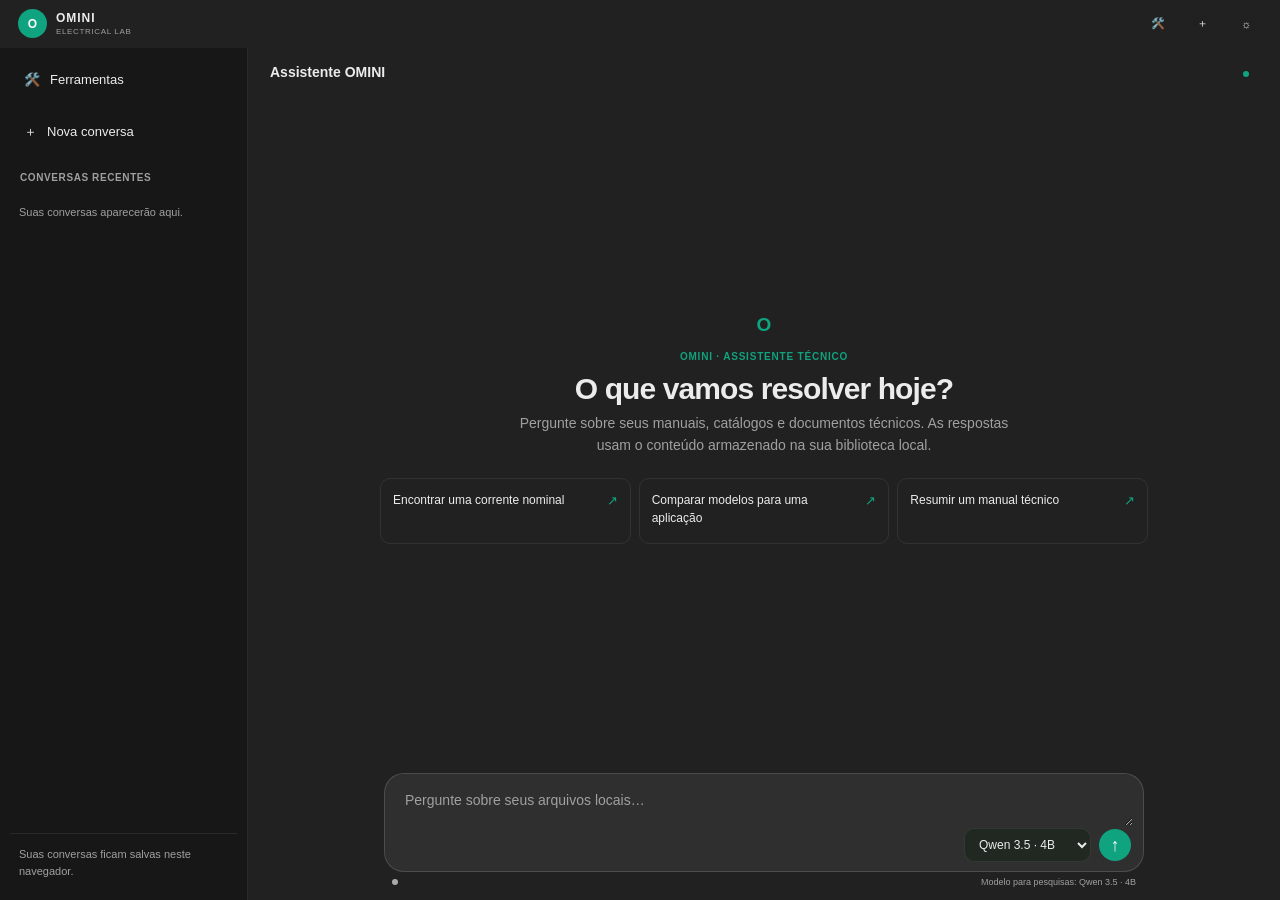
==== public/index.html @ 5393a521 "COMMIT" ====
<!DOCTYPE html>
<html lang="pt-BR">
<head>
<meta charset="UTF-8">
<meta name="viewport" content="width=device-width,initial-scale=1,viewport-fit=cover">
<meta name="theme-color" content="#111512">
<meta name="description" content="OMINI">
<title>OMINI</title>
<link rel="icon" type="image/svg+xml" href="data:image/svg+xml,%3Csvg xmlns='http://www.w3.org/2000/svg' viewBox='0 0 64 64'%3E%3Crect width='64' height='64' rx='18' fill='%2310a37f'/%3E%3Ctext x='32' y='46' font-size='44' text-anchor='middle' fill='white' font-family='Arial,sans-serif'%3EO%3C/text%3E%3C/svg%3E">


<script>
window.ensureOminiPdfJs=window.ensureOminiPdfJs||function(){
 if(window.pdfjsLib)return Promise.resolve(window.pdfjsLib);
 if(!window.ominiPdfJsPromise){
  window.ominiPdfJsPromise=import("https://cdnjs.cloudflare.com/ajax/libs/pdf.js/4.10.38/pdf.min.mjs").then(pdfjsLib=>{
   pdfjsLib.GlobalWorkerOptions.workerSrc="https://cdnjs.cloudflare.com/ajax/libs/pdf.js/4.10.38/pdf.worker.min.mjs";
   window.pdfjsLib=pdfjsLib;
   return pdfjsLib;
  }).catch(error=>{window.ominiPdfJsPromise=null;throw error;});
 }
 return window.ominiPdfJsPromise;
};
</script>

<style>
:root{
--bg:#f4f1e9;
--paper:#faf9f5;
--paper2:#eeece5;
--ink:#161816;
--muted:#73746e;
--line:rgba(22,24,22,.10);
--line2:rgba(22,24,22,.16);
--green:#174f36;
--green2:#286b4d;
--ease:cubic-bezier(.16,.78,.18,1);
--shadow:0 24px 80px rgba(21,22,19,.10)
}

*{box-sizing:border-box}

html{
scroll-behavior:auto;
scroll-padding-top:0
}

body{margin:0;min-height:100vh;background:var(--bg);color:var(--ink);font-family:Bahnschrift,Inter,ui-sans-serif,system-ui,-apple-system,BlinkMacSystemFont,"Segoe UI",sans-serif;
-webkit-font-smoothing:antialiased;
text-rendering:optimizeLegibility;
overflow-x:hidden
}

a{color:inherit;text-decoration:none}
button,input{font:inherit}
button{border:0}

::selection{
background:rgba(23,79,54,.16)
}

.site-nav{
position:fixed;
left:0;
right:0;
top:0;
height:76px;
z-index:80;
display:flex;
align-items:center;
justify-content:center;
padding:12px 22px;
background:linear-gradient(to bottom,rgba(244,241,233,.72),rgba(244,241,233,0));
color:#161816;
pointer-events:none
}

.nav-inner{
width:min(1440px,100%);
display:flex;
align-items:center;
justify-content:space-between;
gap:20px;
pointer-events:auto
}

.brand{
display:flex;
align-items:center;
gap:10px;
padding:9px 11px;
border-radius:14px;
backdrop-filter:blur(14px);
-webkit-backdrop-filter:blur(14px);
background:rgba(255,255,255,.48);
border:1px solid rgba(22,24,22,.10)
}

.brand-mark{
width:32px;
height:32px;
display:grid;
place-items:center;
border-radius:9px;
background:#161816;
color:#fff;
font-size:12px;
font-weight:900
}

.brand-name{
font-size:12px;
font-weight:800;
letter-spacing:.10em
}

.brand-sub{
font-size:8px;
letter-spacing:.13em;
text-transform:uppercase;
opacity:.62;
margin-top:2px
}

.nav-menu{
display:flex;
align-items:center;
gap:2px
}

.nav-drop{position:relative}

.nav-link{
display:flex;
align-items:center;
gap:7px;
padding:11px 12px;
border-radius:11px;
color:rgba(255,255,255,.82);
font-size:11px;
font-weight:650;
background:transparent;
transition:background .35s var(--ease),color .35s var(--ease)
}

.nav-link:hover,
.nav-drop.open>.nav-link{
background:rgba(255,255,255,.10);
color:#fff
}

.chev{
font-size:9px;
opacity:.6;
transition:transform .35s var(--ease)
}

.nav-drop.open .chev{transform:rotate(180deg)}

.dropdown{
position:absolute;
top:calc(100% + 8px);
left:0;
min-width:240px;
padding:8px;
border:1px solid rgba(22,24,22,.11);
border-radius:17px;
background:rgba(250,249,245,.96);
box-shadow:0 22px 70px rgba(11,13,12,.18);
color:var(--ink);
opacity:0;
visibility:hidden;
transform:translateY(-6px) scale(.985);
transition:opacity .28s var(--ease),transform .28s var(--ease),visibility .28s
}

.nav-drop.open .dropdown{
opacity:1;
visibility:visible;
transform:none
}

.drop-item{
display:block;
padding:12px;
border-radius:11px
}

.drop-item:hover{background:#efede6}

.drop-item b{
display:block;
font-size:11px
}

.drop-item span{
display:block;
margin-top:3px;
font-size:9px;
color:var(--muted)
}

.nav-actions{
display:flex;
align-items:center;
gap:7px
}

.glass-btn{
width:36px;
height:36px;
display:grid;
place-items:center;
border-radius:11px;
background:rgba(255,255,255,.48);
border:1px solid rgba(22,24,22,.10);
color:#161816;
cursor:pointer;
backdrop-filter:blur(14px);
-webkit-backdrop-filter:blur(14px);
transition:transform .35s var(--ease),background .35s var(--ease)
}

.glass-btn:hover{
transform:translateY(-2px);
background:rgba(255,255,255,.75)
}

.mobile-nav{display:none}

.hero-field{
height:100svh;
min-height:680px;
position:relative;
background:#f4f1e9;
color:#161816;
overflow:hidden;
isolation:isolate
}

.hero-field:before{
content:"";
position:absolute;
inset:0;
background:
radial-gradient(circle at 70% 50%,rgba(255,255,255,.98) 0%,rgba(250,249,245,.72) 34%,rgba(244,241,233,0) 70%);
z-index:0;
pointer-events:none
}

.field-canvas{
position:absolute;
inset:0;
width:100%;
height:100%;
z-index:1;
display:block;
pointer-events:auto
}

.field-glow{
position:absolute;
left:70%;
top:50%;
width:min(850px,75vw);
height:min(850px,75vw);
transform:translate(-50%,-50%);
border-radius:50%;
background:
radial-gradient(circle,rgba(255,255,255,.96) 0%,rgba(255,255,255,.62) 35%,rgba(23,79,54,.035) 58%,rgba(255,255,255,0) 74%);
filter:blur(14px);
z-index:0;
pointer-events:none
}

.field-label{
position:absolute;
right:7vw;
top:120px;
z-index:4;
display:flex;
align-items:center;
gap:9px;
color:rgba(22,24,22,.42);
font-size:8px;
font-weight:730;
letter-spacing:.16em;
text-transform:uppercase
}

.field-pulse{
width:7px;
height:7px;
border-radius:50%;
background:var(--green);
box-shadow:0 0 0 4px rgba(23,79,54,.07),0 0 22px rgba(23,79,54,.30);
animation:visualPulse 1.8s ease-in-out infinite
}

.field-content{
position:relative;
z-index:5;
width:min(1440px,100%);
height:100%;
margin:auto;
padding:165px 7vw 128px;
display:flex;
flex-direction:column;
justify-content:center;
pointer-events:none
}

.field-content>*{pointer-events:auto}

.field-tag{
display:flex;
align-items:center;
gap:9px;
font-size:10px;
font-weight:760;
text-transform:uppercase;
letter-spacing:.16em;
color:rgba(22,24,22,.56)
}

.field-tag-line{
width:30px;
height:1px;
background:rgba(22,24,22,.34)
}

.field-content h1{
max-width:820px;
margin:20px 0 16px;
font-size:clamp(49px,7vw,108px);
line-height:.87;
letter-spacing:-.078em;
font-weight:830;
text-shadow:0 12px 45px rgba(21,22,19,.08)
}

.field-content p{
max-width:650px;
margin:0;
color:rgba(22,24,22,.58);
font-size:14px;
line-height:1.72
}

.field-cta{
display:flex;
align-items:center;
gap:10px;
margin-top:32px
}

.field-btn{
min-height:45px;
padding:0 17px;
border-radius:12px;
display:inline-flex;
align-items:center;
gap:8px;
cursor:pointer;
font-size:11px;
font-weight:730;
transition:transform .35s var(--ease),background .35s var(--ease),box-shadow .35s var(--ease)
}

.field-btn.primary{
background:#161816;
color:#fff;
box-shadow:0 15px 45px rgba(21,22,19,.15)
}

.field-btn.secondary{
border:1px solid rgba(22,24,22,.14);
background:rgba(255,255,255,.42);
color:#161816;
backdrop-filter:blur(12px);
-webkit-backdrop-filter:blur(12px)
}

.field-btn:hover{transform:translateY(-2px)}

.field-btn.primary:hover{
box-shadow:0 18px 55px rgba(21,22,19,.22)
}

.field-hint{
position:absolute;left:50%;bottom:23px;z-index:7;transform:translateX(-50%);
font-size:9px;letter-spacing:.12em;text-transform:uppercase;color:rgba(22,24,22,.34);
text-align:center;white-space:nowrap;pointer-events:none
}

.field-meta{
position:absolute;
left:7vw;
bottom:34px;
z-index:7;
display:flex;
align-items:center;
gap:16px;
color:rgba(22,24,22,.40);
font-size:9px;
letter-spacing:.12em;
text-transform:uppercase
}

.field-status{
display:flex;
align-items:center;
gap:7px
}

.field-status i{
width:6px;
height:6px;
border-radius:50%;
background:var(--green);
box-shadow:0 0 0 4px rgba(23,79,54,.08);
animation:visualPulse 1.8s ease-in-out infinite
}


@keyframes visualPulse{
50%{opacity:.35;transform:scale(.72)}
}


.manual-library{
position:relative;
z-index:10;
padding:80px 28px 85px;
background:#f4f1e9;
border-top:1px solid rgba(22,24,22,.07)
}

.manual-library-inner{
width:min(1360px,100%);
margin:auto
}

.manual-header{
display:flex;
justify-content:space-between;
align-items:flex-end;
gap:30px;
margin-bottom:24px
}

.manual-kicker{
font-size:9px;
font-weight:800;
letter-spacing:.17em;
text-transform:uppercase;
color:var(--green);
margin-bottom:9px
}

.manual-title{
font-size:clamp(30px,4vw,54px);
line-height:.95;
letter-spacing:-.065em;
font-weight:800;
margin:0
}

.manual-description{
max-width:540px;
margin:12px 0 0;
font-size:12px;
line-height:1.65;
color:var(--muted)
}

.manual-stats{
display:flex;
gap:9px;
flex-wrap:wrap;
justify-content:flex-end
}

.manual-stat{
min-width:94px;
padding:12px 14px;
border:1px solid var(--line);
border-radius:13px;
background:rgba(255,255,255,.45)
}

.manual-stat strong{
display:block;
font-size:18px;
letter-spacing:-.04em
}

.manual-stat span{
display:block;
font-size:8px;
text-transform:uppercase;
letter-spacing:.11em;
color:var(--muted);
margin-top:4px
}

.manual-toolbar{
display:grid;
grid-template-columns:1fr auto auto;
gap:9px;
margin-bottom:13px
}

.manual-search{
height:52px;
border:1px solid var(--line);
border-radius:15px;
background:rgba(255,255,255,.66);
padding:0 17px;
outline:none;
color:var(--ink);
font-size:12px;
transition:border-color .3s,box-shadow .3s,background .3s
}

.manual-search:focus{
border-color:rgba(23,79,54,.35);
background:#fff;
box-shadow:0 0 0 4px rgba(23,79,54,.055)
}

.manual-action{
height:52px;
padding:0 17px;
border-radius:15px;
border:1px solid var(--line);
background:rgba(255,255,255,.60);
color:var(--ink);
cursor:pointer;
font-size:10px;
font-weight:760;
transition:transform .3s var(--ease),background .3s var(--ease),border-color .3s
}

.manual-action:hover{
transform:translateY(-2px);
background:#fff;
border-color:var(--line2)
}

.manual-action.primary{
background:#161816;
color:#fff;
border-color:#161816
}

.manual-action.primary:hover{background:#234f3b}

.manual-import{display:none}

.manual-path{
display:flex;
align-items:center;
gap:7px;
min-height:39px;
padding:0 13px;
border:1px solid var(--line);
border-radius:12px;
background:rgba(255,255,255,.35);
font-size:9px;
color:var(--muted);
margin-bottom:13px;
overflow:hidden
}

.manual-path strong{
color:var(--ink);
font-weight:760;
white-space:nowrap
}

.manual-path span{
white-space:nowrap;
overflow:hidden;
text-overflow:ellipsis
}

.manual-layout{
display:grid;
grid-template-columns:285px 1fr;
gap:13px;
min-height:540px
}

.manual-sidebar,
.manual-results{
border:1px solid var(--line);
border-radius:21px;
background:rgba(255,255,255,.45);
overflow:hidden
}

.manual-sidebar-head,
.manual-results-head{
height:57px;
display:flex;
align-items:center;
justify-content:space-between;
gap:10px;
padding:0 16px;
border-bottom:1px solid var(--line)
}

.manual-sidebar-title,
.manual-results-title{
font-size:11px;
font-weight:790
}

.manual-small{
font-size:8px;
letter-spacing:.10em;
text-transform:uppercase;
color:var(--muted)
}

.manual-tree{
padding:9px;
max-height:590px;
overflow:auto
}

.manual-tree::-webkit-scrollbar,
.manual-results-body::-webkit-scrollbar{
width:6px
}

.manual-tree::-webkit-scrollbar-thumb,
.manual-results-body::-webkit-scrollbar-thumb{
background:rgba(22,24,22,.12);
border-radius:20px
}

.tree-row{
position:relative;
display:flex;
align-items:center;
gap:8px;
min-height:35px;
padding:6px 9px;
border-radius:9px;
cursor:pointer;
font-size:10px;
transition:background .25s
}

.tree-row:hover{background:rgba(23,79,54,.055)}

.tree-row.active{
background:rgba(23,79,54,.09);
color:var(--green);
font-weight:750
}

.tree-row .tree-icon{
width:17px;
text-align:center;
font-size:13px;
flex:0 0 17px
}

.tree-row .tree-name{
white-space:nowrap;
overflow:hidden;
text-overflow:ellipsis;
flex:1
}

.tree-row .tree-count{
font-size:8px;
color:#999a95
}

.tree-indent{margin-left:18px}

.tree-toggle{
width:22px;
height:22px;
display:grid;
place-items:center;
flex:0 0 22px;
border-radius:7px;
background:transparent;
color:#777872;
cursor:pointer;
font-size:9px;
transition:transform .25s var(--ease),background .25s
}

.tree-toggle:hover{
background:rgba(23,79,54,.08);
color:var(--green)
}

.tree-toggle.empty{visibility:hidden}
.tree-toggle.collapsed{transform:rotate(-90deg)}
.tree-children{display:block}
.tree-children.collapsed{display:none}

.manual-results-body{
max-height:590px;
overflow:auto;
padding:11px
}

.manual-empty{
min-height:420px;
display:grid;
place-items:center;
text-align:center;
padding:35px
}

.manual-empty-icon{
width:62px;
height:62px;
display:grid;
place-items:center;
margin:0 auto 17px;
border-radius:20px;
background:#eceae3;
font-size:25px
}

.manual-empty b{
display:block;
font-size:13px
}

.manual-empty p{
max-width:390px;
margin:8px auto 0;
font-size:10px;
line-height:1.65;
color:var(--muted)
}

.manual-result{
display:grid;
grid-template-columns:42px 1fr auto;
gap:12px;
align-items:center;
padding:13px;
border:1px solid rgba(22,24,22,.075);
border-radius:15px;
background:rgba(255,255,255,.55);
margin-bottom:8px;
transition:transform .3s var(--ease),background .3s,border-color .3s
}

.manual-result:hover{
transform:translateY(-2px);
background:#fff;
border-color:var(--line2)
}

.manual-file-icon{
width:42px;
height:42px;
display:grid;
place-items:center;
border-radius:12px;
background:#eeeae2;
color:#9d2f25;
font-size:10px;
font-weight:850
}

.manual-result-name{
font-size:11px;
font-weight:770;
white-space:nowrap;
overflow:hidden;
text-overflow:ellipsis
}

.manual-result-path{
font-size:8px;
color:var(--muted);
margin-top:4px;
white-space:nowrap;
overflow:hidden;
text-overflow:ellipsis
}

.manual-snippet{
font-size:9px;
line-height:1.5;
color:#777872;
margin-top:7px;
display:-webkit-box;
-webkit-line-clamp:2;
-webkit-box-orient:vertical;
overflow:hidden
}

.manual-match{
color:var(--green);
font-weight:800
}

.manual-result-actions{
display:flex;
gap:6px
}

.manual-mini-btn{
width:31px;
height:31px;
display:grid;
place-items:center;
border-radius:9px;
border:1px solid var(--line);
background:#faf9f5;
cursor:pointer;
font-size:11px;
transition:transform .25s,background .25s
}

.manual-mini-btn:hover{
transform:translateY(-1px);
background:#f0eee7
}

.manual-progress{
display:none;
padding:12px 15px;
border:1px solid rgba(23,79,54,.13);
border-radius:13px;
background:rgba(23,79,54,.045);
margin-bottom:13px
}

.manual-progress.active{display:block}

.manual-progress-top{
display:flex;
justify-content:space-between;
gap:10px;
font-size:9px;
font-weight:730
}

.manual-progress-bar{
height:5px;
border-radius:20px;
background:rgba(23,79,54,.10);
overflow:hidden;
margin-top:8px
}

.manual-progress-fill{
height:100%;
width:0;
border-radius:20px;
background:var(--green);
transition:width .25s
}

.manual-toast{
position:fixed;
right:22px;
bottom:22px;
z-index:200;
max-width:390px;
padding:13px 16px;
border:1px solid rgba(22,24,22,.12);
border-radius:14px;
background:rgba(250,249,245,.96);
box-shadow:0 20px 60px rgba(20,22,20,.16);
font-size:10px;
line-height:1.5;
opacity:0;
visibility:hidden;
transform:translateY(10px);
transition:.3s var(--ease)
}

.manual-toast.show{
opacity:1;
visibility:visible;
transform:none
}

.manual-reader{
position:fixed;
inset:0;
z-index:180;
display:none;
align-items:center;
justify-content:center;
padding:20px;
background:rgba(15,17,15,.40);
backdrop-filter:blur(12px);
-webkit-backdrop-filter:blur(12px)
}

.manual-reader.open{display:flex}

.manual-reader-box{
width:min(1200px,100%);
height:min(88vh,900px);
background:#faf9f5;
border:1px solid rgba(22,24,22,.14);
border-radius:22px;
overflow:hidden;
box-shadow:0 30px 100px rgba(10,12,10,.25);
display:flex;
flex-direction:column
}

.manual-reader-head{
height:58px;
padding:0 14px 0 18px;
display:flex;
align-items:center;
justify-content:space-between;
gap:15px;
border-bottom:1px solid var(--line)
}

.manual-reader-title{
font-size:11px;
font-weight:780;
white-space:nowrap;
overflow:hidden;
text-overflow:ellipsis
}

.manual-reader-close{
width:34px;
height:34px;
border-radius:10px;
border:1px solid var(--line);
background:#f1efe8;
cursor:pointer
}

#manualFrame{
width:100%;
height:100%;
border:0;
background:#ddd
}

#manualImageViewer{
width:100%;
height:100%;
object-fit:contain;
display:block;
background:#202220
}

.om-context-menu{
position:fixed;
z-index:9999;
min-width:210px;
padding:6px;
border:1px solid rgba(22,24,22,.14);
border-radius:13px;
background:rgba(250,249,245,.98);
box-shadow:0 20px 60px rgba(15,17,15,.20);
backdrop-filter:blur(16px);
-webkit-backdrop-filter:blur(16px);
animation:contextPop .16s var(--ease)
}

.om-context-menu button{
width:100%;
display:flex;
align-items:center;
gap:9px;
padding:10px 11px;
border-radius:9px;
background:transparent;
color:#161816;
cursor:pointer;
font-size:10px;
font-weight:680;
text-align:left
}

.om-context-menu button:hover{
background:#efede6;
color:#9d2f25
}

.om-context-menu button span{
width:18px;
text-align:center
}

@keyframes contextPop{
from{
opacity:0;
transform:scale(.96) translateY(-3px)
}
to{
opacity:1;
transform:none
}
}


.floating-card{
padding:25px;
border:1px solid rgba(22,24,22,.12);
border-radius:24px;
background:rgba(250,249,245,.70);
backdrop-filter:blur(18px);
-webkit-backdrop-filter:blur(18px);
box-shadow:0 30px 70px rgba(22,24,22,.11);
will-change:transform
}

.floating-card .tiny{
font-size:9px;
color:var(--muted);
text-transform:uppercase;
letter-spacing:.13em;
font-weight:780
}

.signal{
height:120px;
margin:20px 0 14px;
position:relative;
overflow:hidden;
border-radius:16px;
background:#efede7;
border:1px solid var(--line)
}

.signal svg{
width:100%;
height:100%
}

.chip-grid{
display:grid;
grid-template-columns:1fr 1fr;
gap:8px
}

.chip{
padding:12px;
border:1px solid var(--line);
border-radius:13px;
background:rgba(255,255,255,.52)
}

.chip b{
display:block;
font-size:18px;
letter-spacing:-.04em
}

.chip span{
display:block;
font-size:9px;
color:var(--muted);
margin-top:4px
}

.content{
position:relative;
z-index:3;
background:var(--bg);
padding:42px 28px 60px
}

.content-inner{
width:min(1360px,100%);
margin:auto
}

.section-head{
display:flex;
justify-content:space-between;
align-items:flex-end;
gap:20px;
margin-bottom:17px
}

.section-title{
font-size:17px;
font-weight:780;
letter-spacing:-.03em
}

.section-sub{
font-size:10px;
color:var(--muted);
margin-top:4px
}

.tools-grid{
display:grid;
grid-template-columns:repeat(3,minmax(0,1fr));
gap:13px
}

.tool{
position:relative;
min-height:200px;
padding:20px;
border:1px solid var(--line);
border-radius:20px;
background:rgba(255,255,255,.54);
overflow:hidden;
cursor:pointer;
transition:transform .45s var(--ease),box-shadow .45s var(--ease),background .45s var(--ease),border-color .45s var(--ease)
}

.tool:hover{
transform:translateY(-5px);
background:rgba(255,255,255,.82);
border-color:var(--line2);
box-shadow:0 22px 55px rgba(22,24,22,.08)
}

.tool:after{
content:"";
position:absolute;
right:-40px;
bottom:-80px;
width:190px;
height:190px;
border-radius:50%;
background:radial-gradient(circle,rgba(23,79,54,.10),transparent 66%);
opacity:0;
transition:opacity .45s var(--ease)
}

.tool:hover:after{opacity:1}

.tool-icon{
width:39px;
height:39px;
display:grid;
place-items:center;
border-radius:12px;
background:#efede7;
border:1px solid var(--line);
font-size:16px
}

.tool-state{
position:absolute;
right:20px;
top:22px;
font-size:9px;
color:#9a9b96;
text-transform:uppercase;
letter-spacing:.12em;
font-weight:770
}

.tool h3{
margin:23px 0 7px;
font-size:15px
}

.tool p{
max-width:290px;
margin:0;
color:var(--muted);
font-size:11px;
line-height:1.6
}

.tool-foot{
position:absolute;
bottom:18px;
left:20px;
right:20px;
display:flex;
align-items:center;
justify-content:space-between
}

.tool-kicker{
font-size:9px;
color:#999a95
}

.arrow{
width:25px;
height:25px;
display:grid;
place-items:center;
border:1px solid var(--line);
border-radius:8px;
color:#72736e;
transition:transform .35s var(--ease),background .35s var(--ease)
}

.tool:hover .arrow{
transform:translateX(3px);
background:#fff
}

.info-grid{
display:grid;
grid-template-columns:1.3fr .9fr;
gap:13px;
margin-top:13px
}

.panel{
padding:21px;
border:1px solid var(--line);
border-radius:22px;
background:rgba(255,255,255,.5)
}

.panel-title{
font-size:13px;
font-weight:770
}

.panel-sub{
font-size:10px;
color:var(--muted);
margin-top:4px
}

.metric-row{
display:grid;
grid-template-columns:repeat(3,1fr);
gap:9px;
margin-top:18px
}

.metric{
padding:16px;
border:1px solid rgba(22,24,22,.05);
border-radius:15px;
background:rgba(238,236,229,.70)
}

.metric small{
display:block;
font-size:9px;
color:var(--muted)
}

.metric strong{
display:block;
font-size:24px;
letter-spacing:-.05em;
margin-top:7px
}

.activity{
display:flex;
flex-direction:column;
gap:9px;
margin-top:17px
}

.activity-row{
display:flex;
justify-content:space-between;
align-items:center;
gap:14px;
padding:12px 13px;
border:1px solid var(--line);
border-radius:14px;
background:rgba(255,255,255,.48)
}

.activity-left{
display:flex;
align-items:center;
gap:10px
}

.bullet{
width:8px;
height:8px;
border-radius:50%;
background:#c2c2bb
}

.activity-row b{
display:block;
font-size:11px
}

.activity-row span{
display:block;
font-size:9px;
color:var(--muted);
margin-top:3px
}

.foot{
margin-top:48px;
padding-top:19px;
border-top:1px solid var(--line);
display:flex;
justify-content:space-between;
gap:15px;
color:#999a95;
font-size:9px
}

.command{
position:fixed;
inset:0;
z-index:120;
display:none;
place-items:start center;
padding-top:14vh;
background:rgba(17,19,17,.24);
backdrop-filter:blur(12px);
-webkit-backdrop-filter:blur(12px)
}

.command.open{display:grid}

.command-box{
width:min(600px,calc(100vw - 28px));
background:#faf9f5;
border:1px solid rgba(22,24,22,.13);
border-radius:22px;
box-shadow:0 30px 100px rgba(10,12,10,.21);
overflow:hidden;
animation:pop .32s var(--ease)
}

.cmd-input{
width:100%;
height:58px;
border:0;
outline:0;
padding:0 18px;
background:transparent;
font-size:14px
}

.cmd-list{
border-top:1px solid var(--line);
padding:8px
}

.cmd-item{
display:flex;
align-items:center;
justify-content:space-between;
gap:12px;
padding:12px;
border-radius:12px;
cursor:pointer
}

.cmd-item:hover{background:#efede6}

.cmd-item b{font-size:11px}

.cmd-item span{
display:block;
margin-top:2px;
font-size:9px;
color:var(--muted)
}

@keyframes pop{
from{opacity:0;transform:translateY(-8px) scale(.985)}
to{opacity:1;transform:none}
}

@media(max-width:900px){

.nav-menu{display:none}
.mobile-nav{display:block}

.mobile-nav select{
appearance:none;
border:1px solid rgba(255,255,255,.14);
background:rgba(255,255,255,.55);
color:#161816;
border-radius:11px;
padding:9px 12px;
font-size:10px
}

.tools-grid{grid-template-columns:repeat(2,minmax(0,1fr))}
.info-grid{grid-template-columns:1fr}


.floating-card{max-width:560px}

.manual-header{
align-items:flex-start;
flex-direction:column
}

.manual-stats{justify-content:flex-start}

.manual-toolbar{
grid-template-columns:1fr 1fr
}

.manual-search{grid-column:1/-1}

.manual-layout{grid-template-columns:1fr}

.manual-sidebar{min-height:250px}
.manual-tree{max-height:260px}
}

@media(max-width:640px){

.site-nav{
height:67px;
padding:9px 13px
}

.brand-sub{display:none}

.field-content{
padding-top:140px;
padding-bottom:120px
}

.field-content h1{font-size:54px}
.field-content p{font-size:12px}

.field-cta{
margin-top:25px
}

.field-meta{bottom:20px}
.field-hint{display:none}

.field-glow{
width:680px;
height:680px
}




.content{
padding:34px 14px 48px
}

.tools-grid{grid-template-columns:1fr}
.info-grid{grid-template-columns:1fr}

.metric-row{
grid-template-columns:1fr 1fr 1fr
}

.metric{padding:13px}
.metric strong{font-size:21px}

.foot{flex-direction:column}

.manual-library{
padding:58px 14px 65px
}

.manual-title{font-size:38px}

.manual-toolbar{grid-template-columns:1fr}

.manual-search{grid-column:auto}

.manual-action{width:100%}

.manual-result{
grid-template-columns:38px 1fr
}

.manual-file-icon{
width:38px;
height:38px
}

.manual-result-actions{
grid-column:2
}

.manual-stats{width:100%}

.manual-stat{
flex:1;
min-width:0
}
}

@media(prefers-reduced-motion:reduce){

.tool,
.floating-card,
.nav-link,
.dropdown,
.glass-btn{
transition-duration:.01ms!important
}
}

/* =========================================================
   ADDON · FAVORITOS INTEGRADOS AO MENU PRINCIPAL
========================================================= */
.bookmark-bar{
position:static;display:flex;align-items:center;gap:2px;padding:0;margin:0;
background:transparent;border:0;box-shadow:none;backdrop-filter:none;-webkit-backdrop-filter:none;
overflow:visible;scrollbar-width:none;height:auto;
}
.bookmark-bar::-webkit-scrollbar{display:none}
.bookmark-folder,.bookmark-subfolder{position:relative;flex:0 0 auto}
.bookmark-folder-btn,.bookmark-item{
display:flex;align-items:center;gap:7px;height:36px;padding:0 11px;border:0;border-radius:8px;
font-size:12px;font-weight:650;color:#252822;white-space:nowrap;background:transparent;cursor:pointer;
font-family:inherit;transition:background .18s ease,color .18s ease;
}
.bookmark-folder-btn:hover,.bookmark-folder:hover>.bookmark-folder-btn,.bookmark-subfolder:hover>.bookmark-folder-btn,.bookmark-item:hover{
background:rgba(35,38,32,.065);color:#11130f
}
.bookmark-folder-icon{font-size:12px;line-height:1;color:#7d6a35}
.bookmark-arrow{font-size:10px;opacity:.48;margin-left:1px}
.bookmark-icon{width:16px;height:16px;object-fit:contain;border-radius:3px;flex:0 0 16px}
.bookmark-fallback{width:16px;height:16px;display:grid;place-items:center;font-size:10px;color:#777;flex:0 0 16px}
.bookmark-menu,.bookmark-submenu{
position:absolute;top:40px;left:0;min-width:230px;max-height:none;overflow:visible;padding:6px;
background:rgba(250,249,245,.985);border:1px solid rgba(22,24,22,.12);border-radius:12px;
box-shadow:0 18px 55px rgba(11,13,12,.18);opacity:0;visibility:hidden;transform:translateY(-5px);
transition:opacity .16s ease,transform .16s ease,visibility .16s;z-index:300;color:var(--ink)
}
.bookmark-folder:hover>.bookmark-menu,.bookmark-subfolder:hover>.bookmark-submenu{opacity:1;visibility:visible;transform:none}
.bookmark-item{width:100%;justify-content:flex-start;height:34px;font-weight:560}
.bookmark-subfolder{display:block}.bookmark-subfolder>.bookmark-folder-btn{width:100%;justify-content:flex-start}.bookmark-subfolder>.bookmark-folder-btn .bookmark-arrow{margin-left:auto;font-size:15px}
.bookmark-submenu{top:-7px;left:calc(100% - 2px);transform:translateX(-5px);min-width:245px}
.bookmark-subfolder:hover>.bookmark-submenu{transform:none}
@media(max-width:760px){
.bookmark-bar{padding:0;overflow-x:auto;max-width:calc(100vw - 150px)}
.bookmark-folder-btn,.bookmark-item{font-size:10px;height:32px;padding:0 8px}
.bookmark-menu{top:36px;max-height:none;overflow:visible}.bookmark-submenu{position:absolute;left:calc(100% - 2px);right:auto;top:-7px;width:245px;max-height:none;overflow:visible}.bookmark-subfolder:hover>.bookmark-submenu{transform:none}
}

</style>


<style id="hero-manual-search-style">
.hero-manual-search{
  position:absolute;
  left:50%;
  bottom:42px;
  transform:translateX(-50%);
  width:min(680px,calc(100vw - 40px));
  margin:0;
  z-index:30;
}
.hero-manual-search-label,
.hero-manual-search-hint{display:none}
.hero-manual-search-box{
  display:grid;
  grid-template-columns:1fr auto;
  gap:7px;
  padding:6px;
  border:1px solid rgba(22,24,22,.10);
  border-radius:15px;
  background:rgba(255,255,255,.58);
  box-shadow:0 14px 45px rgba(21,22,19,.08);
  backdrop-filter:blur(14px);
  -webkit-backdrop-filter:blur(14px);
  transition:background .35s ease,box-shadow .35s ease;
}
.hero-manual-search-input{
  width:100%;
  height:48px;
  border:0;
  outline:0;
  background:transparent;
  padding:0 14px;
  color:var(--ink);
  font:600 13px Bahnschrift,Inter,system-ui,sans-serif;
}
.hero-manual-search-input::placeholder{color:rgba(22,24,22,.40)}
.hero-manual-search-btn{
  min-width:108px;
  height:48px;
  padding:0 15px;
  border-radius:10px;
  border:0;
  background:#161816;
  color:#fff;
  cursor:pointer;
  font:700 11px Bahnschrift,Inter,system-ui,sans-serif;
  transition:transform .25s ease,background .25s ease;
}
.hero-manual-search-btn:hover{background:#234f3b}
.hero-search-focus .hero-manual-search-box{
  background:rgba(255,255,255,.72);
  box-shadow:0 18px 55px rgba(21,22,19,.11);
}
@media(max-width:640px){
  .hero-manual-search{bottom:22px;width:calc(100vw - 28px)}
  .hero-manual-search-box{grid-template-columns:1fr}
  .hero-manual-search-btn{width:100%}
}
</style>

<style id="bahnschrift-font-override">
html, body, body * { font-family: Bahnschrift, "Bahnschrift SemiBold", "Bahnschrift Light", Arial, sans-serif !important; }
</style>

<style id="omni-local-ai-style">
:root{--ai-border:rgba(22,24,22,.11);--ai-paper:rgba(250,249,245,.88)}
.omini-ai{position:relative;z-index:5;padding:42px 28px 54px;background:linear-gradient(180deg,rgba(244,241,233,.96),rgba(250,249,245,.88));border-top:1px solid rgba(22,24,22,.05);border-bottom:1px solid rgba(22,24,22,.07)}
.omini-ai-inner{max-width:1120px;margin:auto}
.omini-ai-kicker{font-size:10px;letter-spacing:.16em;color:var(--green);font-weight:800;text-transform:uppercase;margin-bottom:10px}
.omini-ai-title{font-size:clamp(25px,3vw,40px);letter-spacing:-.04em;margin:0 0 8px;font-weight:800}
.omini-ai-sub{margin:0 0 22px;color:var(--muted);font-size:14px;line-height:1.65;max-width:760px}
.omini-ai-box{display:grid;grid-template-columns:1fr auto;gap:10px;padding:8px;border:1px solid var(--ai-border);border-radius:18px;background:rgba(255,255,255,.68);box-shadow:0 18px 55px rgba(21,22,19,.08);backdrop-filter:blur(18px)}
.omini-ai-input{width:100%;min-height:58px;max-height:160px;resize:vertical;border:0;outline:0;background:transparent;padding:14px 16px;font:600 15px Bahnschrift,Inter,system-ui,sans-serif;color:var(--ink)}
.omini-ai-actions{display:flex;align-items:center;gap:8px;padding:0 5px}
.omini-ai-model{height:40px;border:1px solid var(--ai-border);border-radius:11px;background:#fff;padding:0 10px;font:600 11px Bahnschrift,Inter,sans-serif;color:var(--ink);outline:none;max-width:145px}
.omini-ai-send{height:42px;padding:0 17px;border-radius:11px;background:#161816;color:#fff;cursor:pointer;font:700 12px Bahnschrift,Inter,sans-serif;transition:.2s}
.omini-ai-send:hover{transform:translateY(-1px);opacity:.92}
.omini-ai-status{display:flex;align-items:center;gap:7px;margin-top:12px;font-size:10px;letter-spacing:.08em;color:var(--muted);text-transform:uppercase}
.omini-ai-dot{width:7px;height:7px;border-radius:50%;background:#aaa;box-shadow:0 0 0 4px rgba(120,120,120,.08)}
.omini-ai-dot.online{background:#174f36;box-shadow:0 0 0 4px rgba(23,79,54,.10)}
.omini-ai-dot.busy{background:#a17b22;box-shadow:0 0 0 4px rgba(161,123,34,.10)}
.omini-ai-answer{margin-top:18px;display:none;border:1px solid var(--ai-border);border-radius:18px;background:rgba(255,255,255,.72);padding:22px;box-shadow:0 18px 55px rgba(21,22,19,.07)}
.omini-ai-answer.show{display:block}
.omini-ai-answer-head{display:flex;justify-content:space-between;gap:15px;align-items:center;margin-bottom:13px}
.omini-ai-answer-label{font-size:10px;letter-spacing:.15em;text-transform:uppercase;color:var(--green);font-weight:800}
.omini-ai-answer-body{font-size:14px;line-height:1.72;color:#292b28;white-space:pre-wrap}
.omini-ai-sources{margin-top:17px;padding-top:14px;border-top:1px solid var(--ai-border);display:flex;flex-wrap:wrap;gap:8px}
.omini-ai-source{display:inline-flex;align-items:center;gap:6px;padding:8px 10px;border-radius:10px;background:#f2f1eb;color:#333;text-decoration:none;font-size:11px;font-weight:700}
.omini-ai-source:hover{background:#e9e7de}
@media(max-width:760px){
 .omini-ai{padding:30px 16px 40px}
 .omini-ai-box{grid-template-columns:1fr}
 .omini-ai-actions{justify-content:space-between;padding:0 4px 4px}
 .omini-ai-model{flex:1;max-width:none}
}
</style>

<style id="omni-hero-search-overlay-style">
.hero-search-overlay{
position:absolute;inset:0;z-index:120;display:flex;align-items:center;justify-content:center;
pointer-events:none;opacity:0;visibility:hidden;transition:opacity .28s ease,visibility .28s ease;
}
.hero-search-overlay.active{opacity:1;visibility:visible;pointer-events:none}
.hero-search-blur{
position:absolute;left:50%;top:50%;width:min(1120px,86vw);height:min(680px,72vh);
transform:translate(-50%,-50%);border-radius:50%;
background:rgba(250,249,245,.18);
backdrop-filter:blur(18px) saturate(112%);-webkit-backdrop-filter:blur(18px) saturate(112%);
box-shadow:0 0 90px rgba(250,249,245,.20);
pointer-events:none;
}
.hero-search-results{
position:relative;z-index:2;width:min(900px,76vw);max-height:min(520px,56vh);
overflow-y:auto;overflow-x:hidden;padding:14px 24px 18px;
scrollbar-width:thin;scrollbar-color:rgba(23,79,54,.25) transparent;
pointer-events:auto;overscroll-behavior:contain;touch-action:pan-y;user-select:text;
-webkit-overflow-scrolling:touch;
}
.hero-search-results::-webkit-scrollbar{width:5px;display:block}
.hero-search-results::-webkit-scrollbar-track{background:transparent}
.hero-search-results::-webkit-scrollbar-thumb{background:rgba(23,79,54,.25);border-radius:20px}
.hero-search-results-head{text-align:center;margin-bottom:12px;color:rgba(22,24,22,.55);font-size:8px;font-weight:800;letter-spacing:.16em;text-transform:uppercase}
.hero-search-result{
appearance:none;-webkit-appearance:none;display:grid;width:100%;grid-template-columns:42px minmax(0,1fr);gap:12px;align-items:center;
padding:13px 12px;border:0;border-bottom:1px solid rgba(22,24,22,.07);background:rgba(255,255,255,.055);
color:#161816;cursor:pointer;text-align:left;font:inherit;border-radius:10px;
transition:background .18s ease,transform .18s ease;user-select:none;
pointer-events:auto;
}
.hero-search-result:first-of-type{border-top:1px solid rgba(22,24,22,.07)}
.hero-search-result:hover{background:rgba(255,255,255,.16);transform:translateY(-1px)}
.hero-search-result:active{background:rgba(255,255,255,.22);transform:none}
.hero-search-result:focus-visible{outline:2px solid rgba(23,79,54,.38);outline-offset:2px}
.hero-search-icon{width:42px;height:42px;display:grid;place-items:center;border-radius:10px;background:rgba(255,255,255,.16);color:#174f36;font-size:9px;font-weight:850}
.hero-search-name{font-size:12px;font-weight:760;white-space:nowrap;overflow:hidden;text-overflow:ellipsis}
.hero-search-path{margin-top:3px;color:rgba(22,24,22,.46);font-size:8px;white-space:nowrap;overflow:hidden;text-overflow:ellipsis}
.hero-search-snippet{margin-top:5px;color:rgba(22,24,22,.64);font-size:9px;line-height:1.45;display:-webkit-box;-webkit-line-clamp:2;-webkit-box-orient:vertical;overflow:hidden}
.hero-search-bookmark{display:grid;text-decoration:none;color:inherit;cursor:pointer}
.hero-search-bookmark .hero-search-icon{font-size:17px}
.hero-search-empty{text-align:center;color:rgba(22,24,22,.55);font-size:11px;line-height:1.6;padding:24px}
.hero-search-omini,.hero-search-text-above,.hero-search-text-below{transition:opacity .28s ease,transform .28s ease}
.hero-search-active .hero-search-omini,.hero-search-active .hero-search-text-above,.hero-search-active .hero-search-text-below{opacity:0;transform:translateY(-7px) scale(.97);pointer-events:none}
@media(max-width:760px){.hero-search-results{width:94vw;max-height:58vh;padding:10px 8px}.hero-search-blur{width:98vw;height:64vh}}
</style>


<style id="omini-light-dark-theme">
:root{
  color-scheme:light;
  --bg:#f4f1e9;--paper:#faf9f5;--paper2:#eeece5;--ink:#161816;
  --muted:#73746e;--line:rgba(22,24,22,.10);--line2:rgba(22,24,22,.16);
  --green:#174f36;--green2:#286b4d;--shadow:0 24px 80px rgba(21,22,19,.10);
  --surface:rgba(255,255,255,.52);--surface-solid:#faf9f5;--surface-hover:#efede6;
}
:root[data-theme="dark"]{
  color-scheme:dark;
  --bg:#111512;--paper:#191f1b;--paper2:#222923;--ink:#edf2ed;
  --muted:#a1aca3;--line:rgba(226,238,228,.12);--line2:rgba(226,238,228,.21);
  --green:#78c69a;--green2:#91d7ad;--shadow:0 24px 80px rgba(0,0,0,.30);
  --surface:rgba(30,38,32,.78);--surface-solid:#191f1b;--surface-hover:#252e28;
}
:root[data-theme="dark"] body{background:var(--bg);color:var(--ink)}
:root[data-theme="dark"] .site-nav{background:linear-gradient(to bottom,rgba(17,21,18,.88),rgba(17,21,18,0));color:var(--ink)}
:root[data-theme="dark"] .brand,
:root[data-theme="dark"] .glass-btn{background:rgba(28,36,30,.82);border-color:var(--line);color:var(--ink)}
:root[data-theme="dark"] .brand-mark{background:#e8f1e9;color:#172019}
:root[data-theme="dark"] .nav-link{color:rgba(237,242,237,.82)}
:root[data-theme="dark"] .nav-link:hover,
:root[data-theme="dark"] .nav-drop.open>.nav-link{background:rgba(255,255,255,.10);color:#fff}
:root[data-theme="dark"] .dropdown,
:root[data-theme="dark"] .bookmark-menu,
:root[data-theme="dark"] .bookmark-submenu,
:root[data-theme="dark"] .om-context-menu{background:rgba(25,31,27,.98);border-color:var(--line);color:var(--ink)}
:root[data-theme="dark"] .drop-item:hover,
:root[data-theme="dark"] .bookmark-item:hover,
:root[data-theme="dark"] .bookmark-folder-btn:hover,
:root[data-theme="dark"] .bookmark-folder:hover>.bookmark-folder-btn,
:root[data-theme="dark"] .bookmark-subfolder:hover>.bookmark-folder-btn,
:root[data-theme="dark"] .om-context-menu button:hover{background:#2a342d;color:var(--ink)}
:root[data-theme="dark"] .bookmark-folder-btn,
:root[data-theme="dark"] .bookmark-item{color:var(--ink)}
:root[data-theme="dark"] .hero-field{background:#111512;color:var(--ink)}
:root[data-theme="dark"] .hero-field:before{background:radial-gradient(circle at 70% 50%,rgba(35,47,38,.82) 0%,rgba(24,32,26,.58) 34%,rgba(17,21,18,0) 70%)}
:root[data-theme="dark"] .field-glow{background:radial-gradient(circle,rgba(45,66,50,.66) 0%,rgba(30,46,35,.42) 35%,rgba(120,198,154,.055) 58%,rgba(17,21,18,0) 74%)}
/* No tema escuro, os textos do hero permanecem sem caixas de fundo. */
:root[data-theme="dark"] .field-label,
:root[data-theme="dark"] .field-tag,
:root[data-theme="dark"] .field-content p,
:root[data-theme="dark"] .field-meta{background:transparent}
:root[data-theme="dark"] .field-tag-line{background:rgba(237,242,237,.35)}
:root[data-theme="dark"] .field-btn.primary,
:root[data-theme="dark"] .manual-action.primary,
:root[data-theme="dark"] .hero-manual-search-btn,
:root[data-theme="dark"] .omini-ai-send{background:#d9eadc;color:#172019;border-color:#d9eadc}
:root[data-theme="dark"] .field-btn.secondary{background:rgba(30,38,32,.72);color:var(--ink);border-color:var(--line)}
:root[data-theme="dark"] .hero-manual-search-box{background:rgba(25,31,27,.82);border-color:var(--line);box-shadow:0 14px 45px rgba(0,0,0,.25)}
:root[data-theme="dark"] .hero-manual-search-input{color:var(--ink)}
:root[data-theme="dark"] .hero-manual-search-input::placeholder{color:rgba(237,242,237,.43)}
:root[data-theme="dark"] .hero-search-blur{background:rgba(18,24,20,.48);box-shadow:0 0 90px rgba(0,0,0,.20)}
:root[data-theme="dark"] .hero-search-results-head,
:root[data-theme="dark"] .hero-search-path{color:rgba(237,242,237,.55)}
:root[data-theme="dark"] .hero-search-result{color:var(--ink);border-color:rgba(226,238,228,.10);background:rgba(25,31,27,.28)}
:root[data-theme="dark"] .hero-search-result:hover{background:rgba(70,91,75,.36)}
:root[data-theme="dark"] .hero-search-icon{background:rgba(120,198,154,.13);color:#91d7ad}
:root[data-theme="dark"] .hero-search-snippet,
:root[data-theme="dark"] .hero-search-empty{color:rgba(237,242,237,.68)}
:root[data-theme="dark"] .manual-library,
:root[data-theme="dark"] .content{background:var(--bg);border-color:var(--line)}
:root[data-theme="dark"] .omini-ai{background:linear-gradient(180deg,#151b17,#111512);border-color:var(--line)}
:root[data-theme="dark"] .manual-stat,
:root[data-theme="dark"] .manual-search,
:root[data-theme="dark"] .manual-action,
:root[data-theme="dark"] .manual-path,
:root[data-theme="dark"] .manual-sidebar,
:root[data-theme="dark"] .manual-results,
:root[data-theme="dark"] .manual-result,
:root[data-theme="dark"] .panel,
:root[data-theme="dark"] .activity-row,
:root[data-theme="dark"] .tool,
:root[data-theme="dark"] .chip,
:root[data-theme="dark"] .omini-ai-box,
:root[data-theme="dark"] .omini-ai-answer{background:var(--surface);border-color:var(--line);color:var(--ink)}
:root[data-theme="dark"] .manual-search:focus{background:#202821;border-color:rgba(120,198,154,.45);box-shadow:0 0 0 4px rgba(120,198,154,.08)}
:root[data-theme="dark"] .manual-action:hover,
:root[data-theme="dark"] .manual-result:hover,
:root[data-theme="dark"] .tool:hover{background:#252e28;border-color:var(--line2)}
:root[data-theme="dark"] .manual-tree,
:root[data-theme="dark"] .manual-results-body{scrollbar-color:rgba(226,238,228,.22) transparent}
:root[data-theme="dark"] .manual-tree::-webkit-scrollbar-thumb,
:root[data-theme="dark"] .manual-results-body::-webkit-scrollbar-thumb{background:rgba(226,238,228,.20)}
:root[data-theme="dark"] .tree-row:hover{background:rgba(120,198,154,.08)}
:root[data-theme="dark"] .tree-row.active{background:rgba(120,198,154,.13);color:var(--green)}
:root[data-theme="dark"] .tree-toggle{color:#a1aca3}
:root[data-theme="dark"] .manual-empty-icon,
:root[data-theme="dark"] .manual-file-icon,
:root[data-theme="dark"] .manual-mini-btn,
:root[data-theme="dark"] .tool-icon,
:root[data-theme="dark"] .signal,
:root[data-theme="dark"] .metric{background:#252e28;border-color:var(--line);color:var(--ink)}
:root[data-theme="dark"] .manual-mini-btn:hover{background:#303b33}
:root[data-theme="dark"] .manual-result-path,
:root[data-theme="dark"] .manual-snippet,
:root[data-theme="dark"] .tool p,
:root[data-theme="dark"] .omini-ai-answer-body{color:#bdc8bf}
:root[data-theme="dark"] .manual-match{color:#91d7ad}
:root[data-theme="dark"] .manual-progress{background:rgba(120,198,154,.07);border-color:rgba(120,198,154,.20)}
:root[data-theme="dark"] .manual-reader-box,
:root[data-theme="dark"] .command-box{background:#191f1b;border-color:var(--line);color:var(--ink)}
:root[data-theme="dark"] .manual-reader-head{border-color:var(--line)}
:root[data-theme="dark"] .manual-reader-close{background:#252e28;color:var(--ink);border-color:var(--line)}
:root[data-theme="dark"] .command{background:rgba(0,0,0,.55)}
:root[data-theme="dark"] .cmd-item:hover{background:#2a342d}
:root[data-theme="dark"] .cmd-input{color:var(--ink)}
:root[data-theme="dark"] .floating-card{background:rgba(25,31,27,.82);border-color:var(--line);box-shadow:0 30px 70px rgba(0,0,0,.28)}
:root[data-theme="dark"] .tool-state,
:root[data-theme="dark"] .tool-kicker,
:root[data-theme="dark"] .foot{color:#87938a}
:root[data-theme="dark"] .tool:hover .arrow{background:#303b33}
:root[data-theme="dark"] .omini-ai-model{background:#202821;color:var(--ink);border-color:var(--line)}
:root[data-theme="dark"] .omini-ai-source{background:#252e28;color:var(--ink)}
:root[data-theme="dark"] .omini-ai-source:hover{background:#303b33}
:root[data-theme="dark"] .mobile-nav select{background:#202821;color:var(--ink);border-color:var(--line)}
:root[data-theme="dark"] .manual-toast{background:rgba(25,31,27,.98);color:var(--ink);border-color:var(--line)}
:root[data-theme="dark"] .field-pulse,
:root[data-theme="dark"] .field-status i{background:var(--green)}
:root[data-theme="dark"] .hero-search-results{scrollbar-color:rgba(120,198,154,.35) transparent}

</style>


<style id="omni-remove-search-blur-oval">
/* Remove o oval desfocado que aparece ao pesquisar, sem alterar a esfera ou os resultados. */
.hero-search-blur{display:none!important;opacity:0!important;visibility:hidden!important;filter:none!important;backdrop-filter:none!important;-webkit-backdrop-filter:none!important;box-shadow:none!important;background:transparent!important}
.hero-search-overlay{background:transparent!important;backdrop-filter:none!important;-webkit-backdrop-filter:none!important}
</style>

<style id="omini-transparent-favorites-bar">
/* Barra superior transparente: preserva apenas os links e controles. */
.site-nav{background:transparent!important;background-image:none!important;box-shadow:none!important;border-color:transparent!important;backdrop-filter:none!important;-webkit-backdrop-filter:none!important}
.site-nav::before,.site-nav::after,.nav-inner::before,.nav-inner::after{background:transparent!important;box-shadow:none!important}
.bookmark-bar{background:transparent!important;background-color:transparent!important;background-image:none!important;border:0!important;box-shadow:none!important;backdrop-filter:none!important;-webkit-backdrop-filter:none!important}
</style>

<style id="omini-hide-lower-site">
/* Oculta a parte inferior a partir de OMINI / LOCAL AI sem remover a lógica existente. */
section.omini-ai, section.manual-library, section.manual-results, section.content { display: none !important; }
</style>

</head>

<body>

<header class="site-nav">
<div class="nav-inner">

<a class="brand" href="#inicio">
<div class="brand-mark">O</div>
<div>
<div class="brand-name">OMINI</div>
<div class="brand-sub">Electrical Lab</div>
</div>
</a>

<nav class="nav-menu">
<div class="bookmark-folder"><button class="bookmark-folder-btn" type="button"><span class="bookmark-folder-icon">▰</span><span>Geral</span><span class="bookmark-arrow">⌄</span></button><div class="bookmark-menu"><a class="bookmark-item" href="https://web.whatsapp.com/" target="_blank" rel="noopener noreferrer"><img class="bookmark-icon" src="[data-uri]" alt=""><span>WhatsApp</span></a><a class="bookmark-item" href="https://teams.cloud.microsoft/" target="_blank" rel="noopener noreferrer"><img class="bookmark-icon" src="[data-uri]" alt=""><span>Teams</span></a><a class="bookmark-item" href="https://satautomacao2-my.sharepoint.com/personal/guilherme_correa_satautomacao_com_br/_layouts/15/onedrive.aspx?id=%2Fpersonal%2Fguilherme%5Fcorrea%5Fsatautomacao%5Fcom%5Fbr%2FDocuments%2FDocumentos%2FDOCS%2FGERAIS%2FC%C3%81LCULOS%20B%C3%81SICOS%2Epng&amp;parent=%2Fpersonal%2Fguilherme%5Fcorrea%5Fsatautomacao%5Fcom%5Fbr%2FDocuments%2FDocumentos%2FDOCS%2FGERAIS&amp;ga=1" target="_blank" rel="noopener noreferrer"><img class="bookmark-icon" src="[data-uri]" alt=""><span>Cálculos</span></a><a class="bookmark-item" href="https://satautomacao2-my.sharepoint.com/personal/guilherme_correa_satautomacao_com_br/Documents/Documentos/DOCS/EXPESSURAS%20DE%20PLACAS.pdf" target="_blank" rel="noopener noreferrer"><img class="bookmark-icon" src="[data-uri]" alt=""><span>EXPESSURAS DE PLACAS.pdf</span></a><a class="bookmark-item" href="http://192.168.10.15/" target="_blank" rel="noopener noreferrer"><img class="bookmark-icon" src="[data-uri]" alt=""><span>Sistema SAT</span></a><a class="bookmark-item" href="https://www.google.com/maps/dir/SAT+Automa%C3%A7%C3%A3o+Industrial,+Av.+Roque+Gabriel,+471+-+Jardim+Morumbi,+Sorocaba+-+SP,+18085-645//@-23.4749426,-47.4415104,7546m/data=!3m2!1e3!4b1!4m9!4m8!1m5!1m1!1s0x94cf5fe2e125a60d:0x653de9975526fa87!2m2!1d-47.4365929!2d-23.4755473!1m0!3e0?entry=ttu&amp;g_ep=EgoyMDI2MDYyNC4wIKXMDSoASAFQAw%3D%3D" target="_blank" rel="noopener noreferrer"><img class="bookmark-icon" src="[data-uri]" alt=""><span>Google Maps</span></a><a class="bookmark-item" href="https://www.4devs.com.br/converter_maiusculas_minusculas" target="_blank" rel="noopener noreferrer"><img class="bookmark-icon" src="[data-uri]" alt=""><span>Maiúsculas</span></a><a class="bookmark-item" href="https://onenote.cloud.microsoft/" target="_blank" rel="noopener noreferrer"><img class="bookmark-icon" src="[data-uri]" alt=""><span>One Note</span></a><a class="bookmark-item" href="https://outlook.office.com/mail/" target="_blank" rel="noopener noreferrer"><img class="bookmark-icon" src="[data-uri]" alt=""><span>E-mail</span></a><a class="bookmark-item" href="https://to-do.office.com/tasks/flagged" target="_blank" rel="noopener noreferrer"><span class="bookmark-fallback">◉</span><span>ToDo</span></a><a class="bookmark-item" href="https://satautomacao2-my.sharepoint.com/:x:/r/personal/guilherme_correa_satautomacao_com_br/_layouts/15/Doc.aspx?sourcedoc=%7B2A09CC00-EE30-415D-9B81-B2D430E4BCBC%7D&amp;file=Ferramentas%20-%20Edit%C3%A1vel.xlsm&amp;action=default&amp;mobileredirect=true&amp;DefaultItemOpen=1" target="_blank" rel="noopener noreferrer"><span class="bookmark-fallback">◉</span><span>Ferramentas</span></a><a class="bookmark-item" href="https://www.deepl.com/pt-BR/translator" target="_blank" rel="noopener noreferrer"><img class="bookmark-icon" src="[data-uri]" alt=""><span>Tradutor</span></a><a class="bookmark-item" href="https://painel.underchat.com.br/panel/conversation" target="_blank" rel="noopener noreferrer"><img class="bookmark-icon" src="[data-uri]" alt=""><span>Underchat</span></a><a class="bookmark-item" href="https://app.tangerino.com.br/Tangerino/?wicket:bookmarkablePage=:com.frw.tangerino.web.pages.web.cadastro.EditBaterPontoPage" target="_blank" rel="noopener noreferrer"><img class="bookmark-icon" src="[data-uri]" alt=""><span>Tangerino</span></a><a class="bookmark-item" href="https://sat-ekb.web.app/" target="_blank" rel="noopener noreferrer"><img class="bookmark-icon" src="[data-uri]" alt=""><span>Ekb</span></a><a class="bookmark-item" href="https://www.ilovepdf.com/pt/juntar_pdf" target="_blank" rel="noopener noreferrer"><span class="bookmark-fallback">◉</span><span>documentos</span></a><a class="bookmark-item" href="https://www.waze.com/pt-BR/live-map/" target="_blank" rel="noopener noreferrer"><span class="bookmark-fallback">◉</span><span>Waze</span></a><a class="bookmark-item" href="https://www.traceparts.com/br" target="_blank" rel="noopener noreferrer"><img class="bookmark-icon" src="[data-uri]" alt=""><span>TraceParts</span></a><a class="bookmark-item" href="file:///C:/Users/guilherme.b.DESKTOP-HECFG02/OneDrive%20-%20SAT/Documentos/DOCS/GERAIS/Graus%20de%20Prote%C3%A7%C3%A3o.jpg" target="_blank" rel="noopener noreferrer"><span class="bookmark-fallback">◉</span><span>Grau de proteção IP</span></a><a class="bookmark-item" href="file:///C:/Users/guilherme.b.DESKTOP-HECFG02/OneDrive%20-%20SAT/Documentos/DOCS/GERAIS/Nema_x_IP.jpg" target="_blank" rel="noopener noreferrer"><span class="bookmark-fallback">◉</span><span>Nema X IP</span></a><a class="bookmark-item" href="https://www.3dfindit.com/pt/" target="_blank" rel="noopener noreferrer"><img class="bookmark-icon" src="[data-uri]" alt=""><span>3DFindit</span></a></div></div><div class="bookmark-folder"><button class="bookmark-folder-btn" type="button"><span class="bookmark-folder-icon">▰</span><span>Catálogos</span><span class="bookmark-arrow">⌄</span></button><div class="bookmark-menu"><div class="bookmark-subfolder"><button class="bookmark-folder-btn" type="button"><span class="bookmark-folder-icon">▰</span><span>ABB</span><span class="bookmark-arrow">›</span></button><div class="bookmark-submenu"><a class="bookmark-item" href="https://search.abb.com/library/Download.aspx?DocumentID=9AKK107680A5984&amp;LanguageCode=pt&amp;DocumentPartId=&amp;Action=Launch&amp;_gl=1*1gz65fw*_gcl_au*NTU3MTIwMTgxLjE3NTU2OTM1Mzg.*_ga*ODE2Njg1MDEzLjE3NTU2OTM1Mzk.*_ga_46ZFBRSZNM*czE3NTU2OTM1MzkkbzEkZzEkdDE3NTU2OTQ0MzEkajM3JGwwJGgw" target="_blank" rel="noopener noreferrer"><span class="bookmark-fallback">◉</span><span>Manual Inversor ACS880</span></a><a class="bookmark-item" href="https://econfigure.abb.com/global/#/categories/9AAC100107" target="_blank" rel="noopener noreferrer"><span class="bookmark-fallback">◉</span><span>Configurador Geral</span></a><a class="bookmark-item" href="https://search.abb.com/library/Download.aspx?DocumentID=ACS580-PHTC01U-EN&amp;LanguageCode=en&amp;DocumentPartId=&amp;Action=Launch" target="_blank" rel="noopener noreferrer"><span class="bookmark-fallback">◉</span><span>Manual Inversor ACS580</span></a><a class="bookmark-item" href="https://library.e.abb.com/public/51c2324a542a465697f86150feadc9f8/3AXD50000645015_Branch_Circuit_Protection_K.pdf?x-sign=r8sQNrN8Y95AKxByGXJBiwA1zLC239HMQX1rGWJQBSwgND4xgf38FyPO0ZyveJje" target="_blank" rel="noopener noreferrer"><span class="bookmark-fallback">◉</span><span>Fusíveis e Disjuntores Inversores ABB</span></a></div></div><div class="bookmark-subfolder"><button class="bookmark-folder-btn" type="button"><span class="bookmark-folder-icon">▰</span><span>Carthoms</span><span class="bookmark-arrow">›</span></button><div class="bookmark-submenu"><a class="bookmark-item" href="https://satautomacao2-my.sharepoint.com/:b:/g/personal/guilherme_correa_satautomacao_com_br/IQBGzNO0cULrQaWdTr_dCd2PAUhuRCJf-QwUWeB08wbu46E?e=PTGWWR" target="_blank" rel="noopener noreferrer"><img class="bookmark-icon" src="[data-uri]" alt=""><span>Caixas NEW CS</span></a><a class="bookmark-item" href="https://satautomacao2-my.sharepoint.com/:b:/g/personal/guilherme_correa_satautomacao_com_br/IQBUI89A8ImsRpAs8bDv1iG_AdwIsuwoZZMoIkHi3ejxzEs?e=6URnoZ" target="_blank" rel="noopener noreferrer"><img class="bookmark-icon" src="[data-uri]" alt=""><span>Caixas CSE</span></a><a class="bookmark-item" href="https://satautomacao2-my.sharepoint.com/:b:/g/personal/guilherme_correa_satautomacao_com_br/IQBZ9n97sY7BTJmRwvc3zWhJAULXDrIJu9pkKCV5nizSvKk?e=5ja9Lt" target="_blank" rel="noopener noreferrer"><span class="bookmark-fallback">◉</span><span>Painéis CPU</span></a><a class="bookmark-item" href="file:///C:/Users/guilherme.b.DESKTOP-HECFG02/OneDrive%20-%20SAT/Documentos/CAT%C3%81LOGOS/CARTHONS/Carthoms%20-%20Folder%20NEW%20CPM.PDF" target="_blank" rel="noopener noreferrer"><img class="bookmark-icon" src="[data-uri]" alt=""><span>Painéis CPM IP66</span></a><a class="bookmark-item" href="file:///C:/Users/guilherme.b.DESKTOP-HECFG02/OneDrive%20-%20SAT/Documentos/CAT%C3%81LOGOS/CARTHONS/Carthom%C2%B4s%20Folder%20Digital%20Painel%20PMC.pdf" target="_blank" rel="noopener noreferrer"><img class="bookmark-icon" src="[data-uri]" alt=""><span>Painéis compartimentados PMC</span></a><a class="bookmark-item" href="file:///C:/Users/guilherme.b.DESKTOP-HECFG02/OneDrive%20-%20SAT/Documentos/CAT%C3%81LOGOS/CARTHONS/3%20-%20MESAS%20DE%20COMANDO.pdf" target="_blank" rel="noopener noreferrer"><img class="bookmark-icon" src="[data-uri]" alt=""><span>Mesas de Comando</span></a><a class="bookmark-item" href="file:///C:/Users/guilherme.b.DESKTOP-HECFG02/OneDrive%20-%20SAT/Documentos/CAT%C3%81LOGOS/CARTHONS/5%20-%20SISTEMA%20DE%20VENTILA%C3%87%C3%83O.pdf" target="_blank" rel="noopener noreferrer"><img class="bookmark-icon" src="[data-uri]" alt=""><span>Ventilação</span></a><a class="bookmark-item" href="file:///C:/Users/guilherme.b.DESKTOP-HECFG02/OneDrive%20-%20SAT/Documentos/CAT%C3%81LOGOS/CARTHONS/Carthom%C2%B4s%20New%20Polirack.pdf" target="_blank" rel="noopener noreferrer"><img class="bookmark-icon" src="[data-uri]" alt=""><span>Racks 19&amp;quot;</span></a><a class="bookmark-item" href="https://satautomacao2-my.sharepoint.com/:b:/g/personal/guilherme_correa_satautomacao_com_br/IQAEshr-lV9nQJJdHki5Fh6fAac0kaeNpQE8ot4pHycAMr8?e=8BHvO3" target="_blank" rel="noopener noreferrer"><span class="bookmark-fallback">◉</span><span>Caixas CSE - IP54</span></a><a class="bookmark-item" href="https://satautomacao2-my.sharepoint.com/:b:/g/personal/guilherme_correa_satautomacao_com_br/IQDvhHLPGYp2SbdJPwE9BrSVAZfU3MZMo8a1bx7BZutV8EY?e=zPicKV" target="_blank" rel="noopener noreferrer"><span class="bookmark-fallback">◉</span><span>Caixas NEW CS - IP66</span></a><a class="bookmark-item" href="https://satautomacao2-my.sharepoint.com/:b:/g/personal/guilherme_correa_satautomacao_com_br/IQAknfafbBm-SaKmXuGyJHKyAe46UQvps_ZKPnV-rbR5nw4?e=h2SlxC" target="_blank" rel="noopener noreferrer"><span class="bookmark-fallback">◉</span><span>Painéis NEW CPU - IP55</span></a><a class="bookmark-item" href="https://satautomacao2-my.sharepoint.com/:b:/g/personal/guilherme_correa_satautomacao_com_br/IQCe7CikQPu9S51hw54BqaniAX30yj3R6uZYKnikqW0-6xY?e=OXQo8b" target="_blank" rel="noopener noreferrer"><span class="bookmark-fallback">◉</span><span>Painéis NEW CPM - IP66</span></a><a class="bookmark-item" href="https://satautomacao2-my.sharepoint.com/:b:/g/personal/guilherme_correa_satautomacao_com_br/IQAevTefUg4YSoZvdE_zEdbLAXms0KwixGdfay1Y0Rwp_z0?e=Jri13u" target="_blank" rel="noopener noreferrer"><span class="bookmark-fallback">◉</span><span>Painéis compartimentados PMC</span></a><a class="bookmark-item" href="https://satautomacao2-my.sharepoint.com/:b:/g/personal/guilherme_correa_satautomacao_com_br/IQBk1LMWxmq-QrCI-hho3u6VAbu4-84tZFWvtMvjUHZU6Jo?e=ujF6DS" target="_blank" rel="noopener noreferrer"><span class="bookmark-fallback">◉</span><span>Ventilação</span></a><a class="bookmark-item" href="https://satautomacao2-my.sharepoint.com/:b:/g/personal/guilherme_correa_satautomacao_com_br/IQAxtpxlmsgjR5KHbFHIWX1FAV3ZHZSkyfJm3G3iJZQNdZY?e=Qy3Wyq" target="_blank" rel="noopener noreferrer"><span class="bookmark-fallback">◉</span><span>Painéis CPE - IP54 - Simples</span></a></div></div><div class="bookmark-subfolder"><button class="bookmark-folder-btn" type="button"><span class="bookmark-folder-icon">▰</span><span>Cobrecom</span><span class="bookmark-arrow">›</span></button><div class="bookmark-submenu"><a class="bookmark-item" href="https://cobrecom.com.br/arquivos/11_arquivo.pdf" target="_blank" rel="noopener noreferrer"><span class="bookmark-fallback">◉</span><span>Corrente por cabo</span></a></div></div><div class="bookmark-subfolder"><button class="bookmark-folder-btn" type="button"><span class="bookmark-folder-icon">▰</span><span>Danfoss</span><span class="bookmark-arrow">›</span></button><div class="bookmark-submenu"><a class="bookmark-item" href="https://store.danfoss.com/en/Drives/c/3000" target="_blank" rel="noopener noreferrer"><span class="bookmark-fallback">◉</span><span>Configurador Geral</span></a><a class="bookmark-item" href="file:///C:/Users/guilherme.b.DESKTOP-HECFG02/OneDrive%20-%20SAT/Documentos/CAT%C3%81LOGOS/DANFOSS/FUSES%20AND%20CIRCUIT%20BRAKES%20FOR%20FC100-200-300.pdf" target="_blank" rel="noopener noreferrer"><img class="bookmark-icon" src="[data-uri]" alt=""><span>Fusíveis e Disjuntores Inversores FC100/200/300</span></a><a class="bookmark-item" href="file:///C:/Users/guilherme.b.DESKTOP-HECFG02/OneDrive%20-%20SAT/Documentos/CAT%C3%81LOGOS/DANFOSS/VLT@Soft-Starter-MCD-600-Operating-Guide.pdf" target="_blank" rel="noopener noreferrer"><img class="bookmark-icon" src="[data-uri]" alt=""><span>Manual Softstarter MCD600</span></a></div></div><div class="bookmark-subfolder"><button class="bookmark-folder-btn" type="button"><span class="bookmark-folder-icon">▰</span><span>Eaton</span><span class="bookmark-arrow">›</span></button><div class="bookmark-submenu"><a class="bookmark-item" href="https://www.eaton.com/content/dam/eaton/products/safety-security-emergency-communications/fire/general/brochures/eaton-fire-industrial-catalogue-en.pdf" target="_blank" rel="noopener noreferrer"><span class="bookmark-fallback">◉</span><span>Catálogo Com. e Sin.</span></a></div></div><div class="bookmark-subfolder"><button class="bookmark-folder-btn" type="button"><span class="bookmark-folder-icon">▰</span><span>Furukawa</span><span class="bookmark-arrow">›</span></button><div class="bookmark-submenu"><a class="bookmark-item" href="https://satautomacao2-my.sharepoint.com/:i:/g/personal/guilherme_correa_satautomacao_com_br/EdeD8F7ROWlEpMbgJ-EfIHsBJyUC4roeYOr_XS5QTSU9iw?e=EYvhLg" target="_blank" rel="noopener noreferrer"><span class="bookmark-fallback">◉</span><span>Concetores de Fibra</span></a></div></div><div class="bookmark-subfolder"><button class="bookmark-folder-btn" type="button"><span class="bookmark-folder-icon">▰</span><span>KitFrame</span><span class="bookmark-arrow">›</span></button><div class="bookmark-submenu"><a class="bookmark-item" href="file:///C:/Users/guilherme.b.DESKTOP-HECFG02/OneDrive%20-%20SAT/Documentos/CAT%C3%81LOGOS/KITFRAME/Cat%C3%A1logo%20Arm%C3%A1rios%20Slim_20221024.pdf" target="_blank" rel="noopener noreferrer"><img class="bookmark-icon" src="[data-uri]" alt=""><span>Armários 2B</span></a><a class="bookmark-item" href="file:///C:/Users/guilherme.b.DESKTOP-HECFG02/OneDrive%20-%20SAT/Documentos/CAT%C3%81LOGOS/KITFRAME/Cat%C3%A1logo%20Sieltt%20com%20ensaios_202301.pdf" target="_blank" rel="noopener noreferrer"><img class="bookmark-icon" src="[data-uri]" alt=""><span>Compartimentados</span></a></div></div><div class="bookmark-subfolder"><button class="bookmark-folder-btn" type="button"><span class="bookmark-folder-icon">▰</span><span>Kraper</span><span class="bookmark-arrow">›</span></button><div class="bookmark-submenu"><a class="bookmark-item" href="https://satautomacao2-my.sharepoint.com/:b:/g/personal/guilherme_correa_satautomacao_com_br/ERw6uEbLWoFEroZC_PeHqMoBzjP2GuF_n0g3hiRNmmYI0g?e=XXUFDm" target="_blank" rel="noopener noreferrer"><span class="bookmark-fallback">◉</span><span>Catálogo Geral</span></a></div></div><div class="bookmark-subfolder"><button class="bookmark-folder-btn" type="button"><span class="bookmark-folder-icon">▰</span><span>Kraus Muller</span><span class="bookmark-arrow">›</span></button><div class="bookmark-submenu"><a class="bookmark-item" href="https://krausmuller.com.br/prensa-cabos/" target="_blank" rel="noopener noreferrer"><span class="bookmark-fallback">◉</span><span>Prensa cabos</span></a></div></div><div class="bookmark-subfolder"><button class="bookmark-folder-btn" type="button"><span class="bookmark-folder-icon">▰</span><span>Kraus Naimer</span><span class="bookmark-arrow">›</span></button><div class="bookmark-submenu"><a class="bookmark-item" href="file:///C:/Users/guilherme.b.DESKTOP-HECFG02/OneDrive%20-%20SAT/Documentos/CAT%C3%81LOGOS/KRAUS%20NAIMER/SELETORAS%20ROTATIVAS.pdf" target="_blank" rel="noopener noreferrer"><img class="bookmark-icon" src="[data-uri]" alt=""><span>Catálogo Seletoras e Seccionadoras</span></a></div></div><div class="bookmark-subfolder"><button class="bookmark-folder-btn" type="button"><span class="bookmark-folder-icon">▰</span><span>Prismian</span><span class="bookmark-arrow">›</span></button><div class="bookmark-submenu"><a class="bookmark-item" href="https://www.cableapp.com/WEB/Search" target="_blank" rel="noopener noreferrer"><span class="bookmark-fallback">◉</span><span></span></a></div></div><div class="bookmark-subfolder"><button class="bookmark-folder-btn" type="button"><span class="bookmark-folder-icon">▰</span><span>Proauto</span><span class="bookmark-arrow">›</span></button><div class="bookmark-submenu"><a class="bookmark-item" href="file:///C:/Users/guilherme.b.DESKTOP-HECFG02/OneDrive%20-%20SAT/Documentos/CAT%C3%81LOGOS/PROAUTO/Catalogo-Protec%E2%95%A0oa%E2%95%A0ao-Sistemas-Ele%E2%95%A0utricos-REV-29.10.24.pdf" target="_blank" rel="noopener noreferrer"><img class="bookmark-icon" src="[data-uri]" alt=""><span>Catálogo de Prensa Cabos e Junções</span></a><a class="bookmark-item" href="file:///C:/Users/guilherme.b.DESKTOP-HECFG02/OneDrive%20-%20SAT/Documentos/CAT%C3%81LOGOS/PROAUTO/Catalogo-Automacao-Tomadas-Multipolares-REV-21.11.2024.pdf" target="_blank" rel="noopener noreferrer"><img class="bookmark-icon" src="[data-uri]" alt=""><span>Catálogo de Tomadas Multipolares</span></a><a class="bookmark-item" href="file:///C:/Users/guilherme.b.DESKTOP-HECFG02/OneDrive%20-%20SAT/Documentos/CAT%C3%81LOGOS/PROAUTO/TOMADAS%20MULTIPOLARES%20MONTADAS.pdf" target="_blank" rel="noopener noreferrer"><img class="bookmark-icon" src="[data-uri]" alt=""><span>Tomadas Multipolares Montadas</span></a></div></div><div class="bookmark-subfolder"><button class="bookmark-folder-btn" type="button"><span class="bookmark-folder-icon">▰</span><span>Rittal</span><span class="bookmark-arrow">›</span></button><div class="bookmark-submenu"><a class="bookmark-item" href="https://eview.eplan.com/callback?code=4B55FBC2A2CF75B543FF8DC1E03AA5D6C034D2FBD43604E0C343EDF90998182C-1&amp;scope=openid%20profile%20auth%20ProjectViewerService%20MgmtService%20MgmtServiceUserInvitation%20LandingPageService%20ProjectStoreService%20ProjectStoreIOService%20HeadlessPlatformService%20DataPortalApi%20ProjectStoreServiceUsersApi%20ProjectPublishService&amp;state=abe8c2643b9f440faa75f758e47b097a&amp;session_state=no65WZt0aqoyaNkeEJyYWmjSIfamuUKdw06B6MNUtbE.73A461AC59D9FA36199804CA23C2456A&amp;iss=https:%2F%2Fidentityservice.eplan.com" target="_blank" rel="noopener noreferrer"><img class="bookmark-icon" src="[data-uri]" alt=""><span>eView</span></a><a class="bookmark-item" href="https://emanage.eplan.com/" target="_blank" rel="noopener noreferrer"><span class="bookmark-fallback">◉</span><span>eManage Free</span></a><a class="bookmark-item" href="https://www.rittal.com/br-pt/products/PG20231215SCH101/PG20240111SCH301/PRO0033" target="_blank" rel="noopener noreferrer"><img class="bookmark-icon" src="[data-uri]" alt=""><span>Configurador Painéis TS8</span></a><a class="bookmark-item" href="https://www.rittal.com/br-pt/products/PG20231215SCH101/PG20241128SCH001/PRO0039" target="_blank" rel="noopener noreferrer"><img class="bookmark-icon" src="[data-uri]" alt=""><span>Configurador Painéis TS8 Inox</span></a><a class="bookmark-item" href="https://www.rittal.com/br-pt/products/PG20231215SCH101/PG20231512SCH301/PRO70743" target="_blank" rel="noopener noreferrer"><img class="bookmark-icon" src="[data-uri]" alt=""><span>Configurador Caixas AX Aço Carbono</span></a><a class="bookmark-item" href="https://www.rittal.com/br-pt/products/PG20231215SCH101/PG20231512SCH301/PRO70850" target="_blank" rel="noopener noreferrer"><img class="bookmark-icon" src="[data-uri]" alt=""><span>Configurador Caixas AX Inox</span></a><a class="bookmark-item" href="https://www.rittal.com/br-pt/products/PG20231215SCH101/PG20231215SCH201/PRO70335" target="_blank" rel="noopener noreferrer"><img class="bookmark-icon" src="[data-uri]" alt=""><span>Configurador Caixas KX Aço Carbono</span></a><a class="bookmark-item" href="https://ripower.eplan.com/" target="_blank" rel="noopener noreferrer"><img class="bookmark-icon" src="[data-uri]" alt=""><span>Configurador Barramentos VX25</span></a><a class="bookmark-item" href="https://www.rittal.com/br-pt/products/PG20231215KLI101/PG20231215KLI103" target="_blank" rel="noopener noreferrer"><img class="bookmark-icon" src="[data-uri]" alt=""><span>Ar Condicionado</span></a><a class="bookmark-item" href="https://satautomacao2-my.sharepoint.com/:i:/g/personal/guilherme_correa_satautomacao_com_br/IQAk1B5kZPMaSrFoE4ieh0ExAdc5Wg7S87ExYHzc2_cCKuY?e=bL6mVr" target="_blank" rel="noopener noreferrer"><span class="bookmark-fallback">◉</span><span>Características Fusíveis NH</span></a><a class="bookmark-item" href="file:///C:/Users/guilherme.b.DESKTOP-HECFG02/OneDrive%20-%20SAT/Documentos/CAT%C3%81LOGOS/RITTAL/CAT%C3%81LOGO%2035.pdf" target="_blank" rel="noopener noreferrer"><img class="bookmark-icon" src="[data-uri]" alt=""><span>Catálogo 35</span></a><a class="bookmark-item" href="file:///C:/Users/guilherme.b.DESKTOP-HECFG02/OneDrive%20-%20SAT/Documentos/CAT%C3%81LOGOS/RITTAL/CAT%C3%81LOGO%2036.pdf" target="_blank" rel="noopener noreferrer"><img class="bookmark-icon" src="[data-uri]" alt=""><span>Catálogo 36</span></a><a class="bookmark-item" href="file:///C:/Users/guilherme.b.DESKTOP-HECFG02/OneDrive%20-%20SAT/Documentos/CAT%C3%81LOGOS/RITTAL/VENTILADORES%20DE%20TETO.pdf" target="_blank" rel="noopener noreferrer"><img class="bookmark-icon" src="[data-uri]" alt=""><span>Ventiladores de Teto</span></a><a class="bookmark-item" href="file:///C:/Users/guilherme.b.DESKTOP-HECFG02/OneDrive%20-%20SAT/Documentos/CAT%C3%81LOGOS/RITTAL/VENTILADORES%20TOPTHERM.pdf" target="_blank" rel="noopener noreferrer"><img class="bookmark-icon" src="[data-uri]" alt=""><span>Ventiladores TopTherm</span></a><a class="bookmark-item" href="file:///C:/Users/guilherme.b.DESKTOP-HECFG02/OneDrive%20-%20SAT/Documentos/CAT%C3%81LOGOS/RITTAL/AR%20CONDICIONADO.pdf" target="_blank" rel="noopener noreferrer"><img class="bookmark-icon" src="[data-uri]" alt=""><span>Ar Condicionado</span></a><a class="bookmark-item" href="file:///C:/Users/guilherme.b.DESKTOP-HECFG02/OneDrive%20-%20SAT/Documentos/CAT%C3%81LOGOS/RITTAL/ESQUEMAS%20DE%20ATERRAMENTO.pdf" target="_blank" rel="noopener noreferrer"><img class="bookmark-icon" src="[data-uri]" alt=""><span>Esquemas de Aterramento</span></a><a class="bookmark-item" href="file:///C:/Users/guilherme.b.DESKTOP-HECFG02/OneDrive%20-%20SAT/Documentos/CAT%C3%81LOGOS/RITTAL/SISTEMA%20DE%20BARRAMENTO%20RILINE%20RITTAL%201.pdf" target="_blank" rel="noopener noreferrer"><img class="bookmark-icon" src="[data-uri]" alt=""><span>Dimensionamento de Barras</span></a><a class="bookmark-item" href="file:///C:/Users/guilherme.b.DESKTOP-HECFG02/OneDrive%20-%20SAT/Documentos/CAT%C3%81LOGOS/RITTAL/Materiais%20do%20Treinamento%20Ri4Power%20Nacional/05_Apresenta%C3%A7%C3%A3o/Rittal%20Ri4Power_Power%20Distribuition%20(Treinamentos%202024)..pdf" target="_blank" rel="noopener noreferrer"><img class="bookmark-icon" src="[data-uri]" alt=""><span>Norma IEC61439</span></a><a class="bookmark-item" href="https://apps.eplan.com/" target="_blank" rel="noopener noreferrer"><img class="bookmark-icon" src="[data-uri]" alt=""><span>Eplan</span></a><a class="bookmark-item" href="https://satautomacao2-my.sharepoint.com/:b:/g/personal/guilherme_correa_satautomacao_com_br/EZKUtNWwzMhAlUzjAeY9_1gBVXuxx3Cp0r9BdK9-n7pIdg?e=fGatEl" target="_blank" rel="noopener noreferrer"><span class="bookmark-fallback">◉</span><span>GRAMPOS PARA BARRAMENTO</span></a></div></div><div class="bookmark-subfolder"><button class="bookmark-folder-btn" type="button"><span class="bookmark-folder-icon">▰</span><span>Schneider</span><span class="bookmark-arrow">›</span></button><div class="bookmark-submenu"><a class="bookmark-item" href="https://www.se.com/br/pt/work/support/product-selector/" target="_blank" rel="noopener noreferrer"><img class="bookmark-icon" src="[data-uri]" alt=""><span>Configurador Geral</span></a><a class="bookmark-item" href="https://www.se.com/br/pt/product-range/61950-interruptor-diferencial-residual-idr-easy9/#products" target="_blank" rel="noopener noreferrer"><span class="bookmark-fallback">◉</span><span>Configurador IDR</span></a><a class="bookmark-item" href="https://www.se.com/br/pt/work/products/industrial-automation-control/tools/modicon-plc-configurator.jsp?range_id=m580" target="_blank" rel="noopener noreferrer"><img class="bookmark-icon" src="[data-uri]" alt=""><span>Configurador de CLPs</span></a><a class="bookmark-item" href="https://www.se.com/br/pt/product-range/1535-modicon-abls-ablm-e-abl8/29425638307-fonte-de-alimenta%C3%A7%C3%A3o-chaveada/?selected-node-id=29425639262&amp;N=brand%3Dse%26country-code%3DBR%26language-code%3Dpt%26node-id%3D29425638307%26subnode-id%3D29425639262#products" target="_blank" rel="noopener noreferrer"><img class="bookmark-icon" src="[data-uri]" alt=""><span>Configurador de Fontes DC</span></a><a class="bookmark-item" href="https://www.se.com/br/pt/product-range/632-harmony-xb4/?parent-subcategory-id=89188&amp;filter=business-1-automa%C3%A7%C3%A3o-e-controle#products" target="_blank" rel="noopener noreferrer"><img class="bookmark-icon" src="[data-uri]" alt=""><span>Configurador XB4</span></a><a class="bookmark-item" href="https://www.se.com/br/pt/product-range/62317-altivar-process-atv600/?parent-subcategory-id=86129&amp;filter=business-1-automa%C3%A7%C3%A3o-e-controle#products" target="_blank" rel="noopener noreferrer"><span class="bookmark-fallback">◉</span><span>Configurador ATV600</span></a><a class="bookmark-item" href="https://www.se.com/br/pt/product-range/62820-easy-altivar-atv610/?parent-subcategory-id=86129&amp;filter=business-1-automa%C3%A7%C3%A3o-e-controle#products" target="_blank" rel="noopener noreferrer"><span class="bookmark-fallback">◉</span><span>Configurador ATV610</span></a><a class="bookmark-item" href="https://www.se.com/br/pt/product-range/63124-altivar-process-atv900/117623915086-inversores-de-frequ%C3%AAncia/?filter=business-1-automa%C3%A7%C3%A3o-e-controle#products" target="_blank" rel="noopener noreferrer"><span class="bookmark-fallback">◉</span><span>Configurador ATV900</span></a><a class="bookmark-item" href="https://www.se.com/br/pt/product-range/48782723-altivar-soft-starter-ats480/#products" target="_blank" rel="noopener noreferrer"><img class="bookmark-icon" src="[data-uri]" alt=""><span>Configurador ATS480</span></a><a class="bookmark-item" href="https://www.se.com/br/pt/product-range/662-harmony-xam-xap/#products" target="_blank" rel="noopener noreferrer"><span class="bookmark-fallback">◉</span><span>Catálogo de Botoeiras</span></a><a class="bookmark-item" href="https://download.schneider-electric.com/files?p_Doc_Ref=tesys_t-catalogo-out08-br&amp;p_enDocType=Catalog&amp;p_File_Name=tesys_t-catalogo-out08-br.pdf" target="_blank" rel="noopener noreferrer"><img class="bookmark-icon" src="[data-uri]" alt=""><span>Catálogo TeSys T</span></a><a class="bookmark-item" href="https://www.se.com/br/pt/product-range/65746-tesys-island/14189038670-dispositivos-de-pot%C3%AAncia/?selected-node-id=14189038673&amp;N=brand%3Dse%26country-code%3DBR%26language-code%3Dpt%26node-id%3D14189038670%26subnode-id%3D14189038673#products" target="_blank" rel="noopener noreferrer"><span class="bookmark-fallback">◉</span><span>Configurador TeSys Island</span></a><a class="bookmark-item" href="https://download.schneider-electric.com/files?p_Doc_Ref=tabelas_coordenacao-catalogo-2009-en&amp;p_enDocType=Catalog&amp;p_File_Name=tabelas_coordenacao-catalogo-2009-en.pdf" target="_blank" rel="noopener noreferrer"><img class="bookmark-icon" src="[data-uri]" alt=""><span>Partidas Diretas e Coordenações</span></a><a class="bookmark-item" href="https://download.schneider-electric.com/files?p_Doc_Ref=DIA2ED2210602EN&amp;p_enDocType=Catalog&amp;p_File_Name=Altivar+Soft+Starter+ATS480+catalog.pdf" target="_blank" rel="noopener noreferrer"><span class="bookmark-fallback">◉</span><span>Partidas Softstarter e Coordenações</span></a><a class="bookmark-item" href="https://download.schneider-electric.com/files?p_Doc_Ref=DIA2ED2140502EN&amp;p_enDocType=Catalog&amp;p_File_Name=Catalog+Altivar+Process+ATV600+variable+speed+drives.pdf" target="_blank" rel="noopener noreferrer"><img class="bookmark-icon" src="[data-uri]" alt=""><span>Disjuntores e Fusíveis ATV600</span></a><a class="bookmark-item" href="https://download.schneider-electric.com/files?p_Doc_Ref=DIA2ED2160701EN&amp;p_enDocType=Catalog&amp;p_File_Name=Catalog+Altivar+Machine+ATV340+Variable+speed+drives.pdf" target="_blank" rel="noopener noreferrer"><span class="bookmark-fallback">◉</span><span>Disjuntores e Fusíveis ATV340</span></a></div></div><div class="bookmark-subfolder"><button class="bookmark-folder-btn" type="button"><span class="bookmark-folder-icon">▰</span><span>Rockwell</span><span class="bookmark-arrow">›</span></button><div class="bookmark-submenu"><a class="bookmark-item" href="https://www.rockwellautomation.com/pt-br/products/hardware/allen-bradley/vfd/low-voltage-ac-drive/compact-drive/25b-powerflex-525.html" target="_blank" rel="noopener noreferrer"><span class="bookmark-fallback">◉</span><span>Configurador PowerFlex525</span></a><a class="bookmark-item" href="https://www.rockwellautomation.com/pt-br/products/hardware/allen-bradley/vfd/low-voltage-ac-drives/architecture-drives/20f-powerflex-753.html" target="_blank" rel="noopener noreferrer"><span class="bookmark-fallback">◉</span><span>Configurador PoweFlex753</span></a><a class="bookmark-item" href="https://www.rockwellautomation.com/pt-br/products/hardware/allen-bradley/vfd/low-voltage-ac-drive/architecture-drive/20g-powerflex-755.html" target="_blank" rel="noopener noreferrer"><span class="bookmark-fallback">◉</span><span>Configurador PowerFlex755</span></a><a class="bookmark-item" href="https://www.rockwellautomation.com/pt-br/products/hardware/allen-bradley/push-buttons-and-signaling-devices/22-mm-operators--iec/800f-round-push-buttons.html" target="_blank" rel="noopener noreferrer"><img class="bookmark-icon" src="[data-uri]" alt=""><span>Configurador Com. e Sin. 800F</span></a><a class="bookmark-item" href="file:///C:/Users/guilherme.b.DESKTOP-HECFG02/OneDrive%20-%20SAT/Documentos/CAT%C3%81LOGOS/ROCKWELL/CATALOGO%20GERAL%20ROCKWELL.pdf" target="_blank" rel="noopener noreferrer"><img class="bookmark-icon" src="[data-uri]" alt=""><span>Catálogo Geral</span></a><a class="bookmark-item" href="file:///C:/Users/guilherme.b.DESKTOP-HECFG02/OneDrive%20-%20SAT/Documentos/CAT%C3%81LOGOS/ROCKWELL/CATALOGO%20SOFT%20START.pdf" target="_blank" rel="noopener noreferrer"><img class="bookmark-icon" src="[data-uri]" alt=""><span>Catálogo Softstarters</span></a><a class="bookmark-item" href="file:///C:/Users/guilherme.b.DESKTOP-HECFG02/OneDrive%20-%20SAT/Documentos/CAT%C3%81LOGOS/ROCKWELL/MANUAL%20POWERFLEX%20525.pdf" target="_blank" rel="noopener noreferrer"><img class="bookmark-icon" src="[data-uri]" alt=""><span>Manual PowerFlex525</span></a><a class="bookmark-item" href="file:///C:/Users/guilherme.b.DESKTOP-HECFG02/OneDrive%20-%20SAT/Documentos/CAT%C3%81LOGOS/ROCKWELL/MANUAL%20POWERFLEX%20750.pdf" target="_blank" rel="noopener noreferrer"><img class="bookmark-icon" src="[data-uri]" alt=""><span>Manual PowerFlex750</span></a><a class="bookmark-item" href="file:///C:/Users/guilherme.b.DESKTOP-HECFG02/OneDrive%20-%20SAT/Documentos/CAT%C3%81LOGOS/ROCKWELL/COMPARATIVO%20IHM.pdf" target="_blank" rel="noopener noreferrer"><img class="bookmark-icon" src="[data-uri]" alt=""><span>Comparativo IHM&amp;gt;PLC</span></a><a class="bookmark-item" href="https://satautomacao2-my.sharepoint.com/:b:/g/personal/guilherme_correa_satautomacao_com_br/EQlXZ55GGblBlqtoMXKrjzIB82_eKlopJYgLY_7DjGnAuA?e=VflfeQ" target="_blank" rel="noopener noreferrer"><span class="bookmark-fallback">◉</span><span>Coordenação 2 PowerFlex525</span></a><a class="bookmark-item" href="https://satautomacao2-my.sharepoint.com/:b:/g/personal/guilherme_correa_satautomacao_com_br/EXB_HYgGjGZAhjV-OlE_UTYBBkAUEoXC2lzMcLHf2WNwEw?e=uZxo9t" target="_blank" rel="noopener noreferrer"><span class="bookmark-fallback">◉</span><span>Coordenação 2 PowerFlex750</span></a><a class="bookmark-item" href="https://satautomacao2-my.sharepoint.com/:b:/g/personal/guilherme_correa_satautomacao_com_br/ESMwsYDjPnpBmEsjddMRS6wBIUmm8K8DYKXMwQF8plPUZQ?e=ZuGihB" target="_blank" rel="noopener noreferrer"><span class="bookmark-fallback">◉</span><span>Catálogo disjuntor 140G</span></a><a class="bookmark-item" href="https://literature.rockwellautomation.com/idc/groups/literature/documents/td/140-td005_-en-p.pdf" target="_blank" rel="noopener noreferrer"><span class="bookmark-fallback">◉</span><span>Catálogo 140MT</span></a><a class="bookmark-item" href="https://ftma.cloud.rockwellautomation.com/" target="_blank" rel="noopener noreferrer"><span class="bookmark-fallback">◉</span><span>FactoryTalk® Motion Analyzer</span></a><a class="bookmark-item" href="https://raselect.rockwellautomation.com/sccr/" target="_blank" rel="noopener noreferrer"><img class="bookmark-icon" src="[data-uri]" alt=""><span>Seletor de proteção de Drives</span></a></div></div><div class="bookmark-subfolder"><button class="bookmark-folder-btn" type="button"><span class="bookmark-folder-icon">▰</span><span>Siemens</span><span class="bookmark-arrow">›</span></button><div class="bookmark-submenu"><a class="bookmark-item" href="https://mall.industry.siemens.com/tstcloud/#/Start" target="_blank" rel="noopener noreferrer"><img class="bookmark-icon" src="[data-uri]" alt=""><span>Selection Tool</span></a><a class="bookmark-item" href="https://mall.industry.siemens.com/spice/cloudcm/configurator" target="_blank" rel="noopener noreferrer"><img class="bookmark-icon" src="[data-uri]" alt=""><span>Configurador</span></a><a class="bookmark-item" href="file:///C:/Users/guilherme.b.DESKTOP-HECFG02/OneDrive%20-%20SAT/Documentos/CAT%C3%81LOGOS/SIEMENS/Fichas-tecnicas-MONTADAS-JAN25-NET.pdf" target="_blank" rel="noopener noreferrer"><img class="bookmark-icon" src="[data-uri]" alt=""><span>Catálogo Geral</span></a><a class="bookmark-item" href="file:///C:/Users/guilherme.b.DESKTOP-HECFG02/OneDrive%20-%20SAT/Documentos/CAT%C3%81LOGOS/SIEMENS/CATALOGO%203SU1%20SIEMENS.pdf" target="_blank" rel="noopener noreferrer"><img class="bookmark-icon" src="[data-uri]" alt=""><span>Linha 3SU1</span></a><a class="bookmark-item" href="https://satautomacao2-my.sharepoint.com/:i:/g/personal/guilherme_correa_satautomacao_com_br/IQAk1B5kZPMaSrFoE4ieh0ExAdc5Wg7S87ExYHzc2_cCKuY?e=MrlBbz" target="_blank" rel="noopener noreferrer"><span class="bookmark-fallback">◉</span><span>Características Fusíveis NH</span></a><a class="bookmark-item" href="https://cache.industry.siemens.com/dl/files/999/109771999/att_1311273/v1/SIRIUS_IC10_chap07_English_2025_202501240950332975.pdf" target="_blank" rel="noopener noreferrer"><span class="bookmark-fallback">◉</span><span>Catálogo Infeed System</span></a><a class="bookmark-item" href="file:///C:/Users/guilherme.b.DESKTOP-HECFG02/OneDrive%20-%20SAT/Documentos/CAT%C3%81LOGOS/SIEMENS/MONITORA%C3%87%C3%83O%20E%20CONTROLE/Catalogo-Reles-Auxiliares-SIRIUS.pdf" target="_blank" rel="noopener noreferrer"><img class="bookmark-icon" src="[data-uri]" alt=""><span>Relés de Monitoramento</span></a><a class="bookmark-item" href="https://assets.new.siemens.com/siemens/assets/api/uuid:468f947d-6fc6-45bd-a436-a994a21e8705/version:1558717596/catalogog120c.pdf" target="_blank" rel="noopener noreferrer"><span class="bookmark-fallback">◉</span><span>Catálogo G120C</span></a><a class="bookmark-item" href="file:///C:/Users/guilherme.b.DESKTOP-HECFG02/OneDrive%20-%20SAT/Documentos/CAT%C3%81LOGOS/SIEMENS/M%C3%89TODOS%20DE%20PARTIDAS.pdf" target="_blank" rel="noopener noreferrer"><img class="bookmark-icon" src="[data-uri]" alt=""><span>Métodos de Partidas Direta</span></a><a class="bookmark-item" href="file:///C:/Users/guilherme.b.DESKTOP-HECFG02/OneDrive%20-%20SAT/Documentos/CAT%C3%81LOGOS/SIEMENS/INVERSORES/sinamics-g130-g150-catalog-d11-en-2015.pdf" target="_blank" rel="noopener noreferrer"><img class="bookmark-icon" src="[data-uri]" alt=""><span>Catálogo G130</span></a><a class="bookmark-item" href="file:///C:/Users/guilherme.b.DESKTOP-HECFG02/OneDrive%20-%20SAT/Documentos/CAT%C3%81LOGOS/SIEMENS/SERVO%20V90.pdf" target="_blank" rel="noopener noreferrer"><img class="bookmark-icon" src="[data-uri]" alt=""><span>Catálogo Servo V90</span></a><a class="bookmark-item" href="file:///C:/Users/guilherme.b.DESKTOP-HECFG02/OneDrive%20-%20SAT/Documentos/CAT%C3%81LOGOS/SIEMENS/CATALOGO%20SIMOCODE%20PRO.pdf" target="_blank" rel="noopener noreferrer"><img class="bookmark-icon" src="[data-uri]" alt=""><span>Catálogo SIMOCODE Pro</span></a><a class="bookmark-item" href="file:///C:/Users/guilherme.b.DESKTOP-HECFG02/OneDrive%20-%20SAT/Documentos/CAT%C3%81LOGOS/SIEMENS/INVERSORES/G120_PM240-2_protective_device_prod_info_0721.pdf" target="_blank" rel="noopener noreferrer"><img class="bookmark-icon" src="[data-uri]" alt=""><span>Fusíveis e Disjuntores Inversores G120</span></a><a class="bookmark-item" href="https://cache.industry.siemens.com/dl/files/343/109750343/att_929735/v1/Protective_Devices_for_G120C.pdf" target="_blank" rel="noopener noreferrer"><img class="bookmark-icon" src="[data-uri]" alt=""><span>Fusíveis e Disjuntores Inversores G120C</span></a><a class="bookmark-item" href="https://www.siemens.com/br/pt/produtos/catalogos.html" target="_blank" rel="noopener noreferrer"><img class="bookmark-icon" src="[data-uri]" alt=""><span>Catálogos Gerais</span></a><a class="bookmark-item" href="https://assets.new.siemens.com/siemens/assets/api/uuid:dba82a97-7057-4149-a475-973bf66288ae/Catalogo-Controles-Industriais-SIRIUS-OUT25-NET_original.pdf" target="_blank" rel="noopener noreferrer"><span class="bookmark-fallback">◉</span><span>Disjuntor / Contator</span></a><a class="bookmark-item" href="https://assets.new.siemens.com/siemens/assets/api/uuid:c5e71205-7537-48a4-8786-46f7b78d7acf/Disjuntores-3VM-Catalogo-LV31-pt.pdf" target="_blank" rel="noopener noreferrer"><span class="bookmark-fallback">◉</span><span>Disjuntor 3VM</span></a><a class="bookmark-item" href="https://assets.new.siemens.com/siemens/assets/api/uuid:f7e4cf0f-0314-4b7d-9c50-2af6940a6f0e/Catalogo-LV10-3VA-Portugues.pdf" target="_blank" rel="noopener noreferrer"><span class="bookmark-fallback">◉</span><span>Disjuntor 3VA</span></a><a class="bookmark-item" href="https://assets.new.siemens.com/siemens/assets/api/uuid:468f947d-6fc6-45bd-a436-a994a21e8705/version:1558717596/catalogog120c.pdf" target="_blank" rel="noopener noreferrer"><span class="bookmark-fallback">◉</span><span>Sinamics G120C</span></a><a class="bookmark-item" href="https://assets.new.siemens.com/siemens/assets/api/uuid:b1274831-d5dc-4344-b1c1-3c9a8dff3d8b/CatalogoG120.pdf" target="_blank" rel="noopener noreferrer"><span class="bookmark-fallback">◉</span><span>Sinamics G120</span></a><a class="bookmark-item" href="https://cache.industry.siemens.com/dl/files/999/109771999/att_1311273/v1/SIRIUS_IC10_chap07_English_2025_202501240950332975.pdf" target="_blank" rel="noopener noreferrer"><span class="bookmark-fallback">◉</span><span>Infeed System</span></a><a class="bookmark-item" href="https://assets.new.siemens.com/siemens/assets/api/uuid:049dfe03-43b6-40b6-be33-a175fae554f2/Broschure-SIRIUS-Relays-and-technical-data.pdf" target="_blank" rel="noopener noreferrer"><span class="bookmark-fallback">◉</span><span>Relés de Monitoramento</span></a><a class="bookmark-item" href="https://cache.industry.siemens.com/dl/files/343/109750343/att_929735/v1/Protective_Devices_for_G120C.pdf" target="_blank" rel="noopener noreferrer"><img class="bookmark-icon" src="[data-uri]" alt=""><span>Proteção Sinamics G120C</span></a><a class="bookmark-item" href="https://cache.industry.siemens.com/dl/files/009/109486009/att_1144653/v1/G120_PM240-2_protective_device_prod_info_0721.pdf" target="_blank" rel="noopener noreferrer"><span class="bookmark-fallback">◉</span><span>Proteção Sinamics G120</span></a><div class="bookmark-subfolder"><button class="bookmark-folder-btn" type="button"><span class="bookmark-folder-icon">▰</span><span>Capacitores</span><span class="bookmark-arrow">›</span></button><div class="bookmark-submenu"><a class="bookmark-item" href="file:///C:/Users/guilherme.b.DESKTOP-HECFG02/OneDrive%20-%20SAT/Documentos/CAT%C3%81LOGOS/SIEMENS/BANCO%20DE%20CAPACITOR.pdf" target="_blank" rel="noopener noreferrer"><img class="bookmark-icon" src="[data-uri]" alt=""><span>Catálogo de Capacitores</span></a><a class="bookmark-item" href="file:///C:/Users/guilherme.b.DESKTOP-HECFG02/OneDrive%20-%20SAT/Documentos/CAT%C3%81LOGOS/SPTRAFO/REATOR%20DE%20DESSINTONIA%20PARA%20BANCO%20DE%20CAPACITOR.pdf" target="_blank" rel="noopener noreferrer"><img class="bookmark-icon" src="[data-uri]" alt=""><span>Dimensionamento de Reatores</span></a><a class="bookmark-item" href="file:///C:/Users/guilherme.b.DESKTOP-HECFG02/OneDrive%20-%20SAT/Documentos/CAT%C3%81LOGOS/SIEMENS/CORRE%C3%87%C3%83O%20FATOR%20DE%20POT%C3%8ANCIA/Dimensionamento%20de%20Capacitores.pdf" target="_blank" rel="noopener noreferrer"><img class="bookmark-icon" src="[data-uri]" alt=""><span>Dimensionamento de Capacitores</span></a></div></div></div></div><div class="bookmark-subfolder"><button class="bookmark-folder-btn" type="button"><span class="bookmark-folder-icon">▰</span><span>Tasco</span><span class="bookmark-arrow">›</span></button><div class="bookmark-submenu"><a class="bookmark-item" href="file:///C:/Users/guilherme.b.DESKTOP-HECFG02/OneDrive%20-%20SAT/Documentos/CAT%C3%81LOGOS/TASCO/CATALOGO%20CLIMATIZA%C3%87%C3%83O.pdf" target="_blank" rel="noopener noreferrer"><img class="bookmark-icon" src="[data-uri]" alt=""><span>Catálogo Climatização</span></a></div></div><div class="bookmark-subfolder"><button class="bookmark-folder-btn" type="button"><span class="bookmark-folder-icon">▰</span><span>Wago</span><span class="bookmark-arrow">›</span></button><div class="bookmark-submenu"><a class="bookmark-item" href="https://configurator.wago.com/profile/login" target="_blank" rel="noopener noreferrer"><img class="bookmark-icon" src="[data-uri]" alt=""><span>Configurador</span></a></div></div><div class="bookmark-subfolder"><button class="bookmark-folder-btn" type="button"><span class="bookmark-folder-icon">▰</span><span>Weg</span><span class="bookmark-arrow">›</span></button><div class="bookmark-submenu"><a class="bookmark-item" href="file:///C:/Users/guilherme.b.DESKTOP-HECFG02/OneDrive%20-%20SAT/Documentos/CAT%C3%81LOGOS/WEG/WEG-MINI%20DISJUNTORES.pdf" target="_blank" rel="noopener noreferrer"><img class="bookmark-icon" src="[data-uri]" alt=""><span>Catálogo minidisjuntores</span></a><a class="bookmark-item" href="file:///C:/Users/guilherme.b.DESKTOP-HECFG02/OneDrive%20-%20SAT/Documentos/CAT%C3%81LOGOS/WEG/WEG-disjuntores-motores-linha-mpw-50009822-catalogo-portugues-br-dc.pdf" target="_blank" rel="noopener noreferrer"><img class="bookmark-icon" src="[data-uri]" alt=""><span>Catálogo Disj. Motor</span></a><a class="bookmark-item" href="https://www.weg.net/catalog/weg/BR/pt/c/BR_WDC_INVERTERCFW11/list" target="_blank" rel="noopener noreferrer"><span class="bookmark-fallback">◉</span><span>Configurador CFW11</span></a><a class="bookmark-item" href="https://www.weg.net/catalog/weg/BR/pt/c/BR_WDC_INVERTERCFW500/list" target="_blank" rel="noopener noreferrer"><img class="bookmark-icon" src="[data-uri]" alt=""><span>Configurador CFW500</span></a><a class="bookmark-item" href="https://www.weg.net/catalog/weg/BR/pt/c/BR_WDC_SOFTSTARTERSSW07/list" target="_blank" rel="noopener noreferrer"><span class="bookmark-fallback">◉</span><span>Configurador SSW07</span></a><a class="bookmark-item" href="https://www.weg.net/catalog/weg/BR/pt/c/BR_WDC_SOFTSTARTERSSW900/list" target="_blank" rel="noopener noreferrer"><img class="bookmark-icon" src="[data-uri]" alt=""><span>Configurador SSW900</span></a><a class="bookmark-item" href="https://www.weg.net/catalog/weg/BR/pt/c/BR_MT_3PHASE_LV_W22_IR3/list" target="_blank" rel="noopener noreferrer"><img class="bookmark-icon" src="[data-uri]" alt=""><span>Configurador Motores W22</span></a><a class="bookmark-item" href="https://static.weg.net/medias/downloadcenter/h1d/h86/WEG-CFW500-50036035-pt.pdf" target="_blank" rel="noopener noreferrer"><img class="bookmark-icon" src="[data-uri]" alt=""><span>Catálogo Inversor CFW500</span></a><a class="bookmark-item" href="https://static.weg.net/medias/downloadcenter/h10/hb4/WEG-cfw11-manual-do-usuario-200-400v-mec.-e-10000256340-manual-portugues-br-dc.pdf" target="_blank" rel="noopener noreferrer"><span class="bookmark-fallback">◉</span><span>Manual Inversor CFW11</span></a><a class="bookmark-item" href="https://static.weg.net/medias/downloadcenter/hee/h0b/WEG-cfw500-manual-de-programacao-10001469555-1.8x-manual-portugues-br.pdf" target="_blank" rel="noopener noreferrer"><img class="bookmark-icon" src="[data-uri]" alt=""><span>Manual Inversor CFW500</span></a><a class="bookmark-item" href="https://static.weg.net/medias/downloadcenter/hf4/h1f/WEG-SSW900-manual-do-usuario-10003989114-pt.pdf" target="_blank" rel="noopener noreferrer"><span class="bookmark-fallback">◉</span><span>Manual Softstarter SSW900</span></a><a class="bookmark-item" href="file:///C:/Users/guilherme.b.DESKTOP-HECFG02/OneDrive%20-%20SAT/Documentos/CAT%C3%81LOGOS/WEG/CATALOGO%20GERAL%203.pdf" target="_blank" rel="noopener noreferrer"><img class="bookmark-icon" src="[data-uri]" alt=""><span>Catálogo Geral</span></a><a class="bookmark-item" href="https://www.weg.net/catalog/weg/BR/pt/c/BR_WDC_INVERTER_CFW900/list" target="_blank" rel="noopener noreferrer"><img class="bookmark-icon" src="[data-uri]" alt=""><span>Configurador CFW900</span></a><div class="bookmark-subfolder"><button class="bookmark-folder-btn" type="button"><span class="bookmark-folder-icon">▰</span><span>Fusíveis e Disjuntores Inversores CFW11</span><span class="bookmark-arrow">›</span></button><div class="bookmark-submenu"><a class="bookmark-item" href="file:///C:/Users/guilherme.b.DESKTOP-HECFG02/OneDrive%20-%20SAT/Documentos/CAT%C3%81LOGOS/WEG/MANUAL%20CFW11%20MEC%20A-D.pdf" target="_blank" rel="noopener noreferrer"><img class="bookmark-icon" src="[data-uri]" alt=""><span>Fusíveis e Disjuntores Inversores CFW11 MEC A-D</span></a><a class="bookmark-item" href="file:///C:/Users/guilherme.b.DESKTOP-HECFG02/OneDrive%20-%20SAT/Documentos/CAT%C3%81LOGOS/WEG/MANUAL%20CFW11%20MEC%20F-H.pdf" target="_blank" rel="noopener noreferrer"><img class="bookmark-icon" src="[data-uri]" alt=""><span>Fusíveis e Disjuntores Inversores CFW11 Mec F-H</span></a></div></div></div></div><div class="bookmark-subfolder"><button class="bookmark-folder-btn" type="button"><span class="bookmark-folder-icon">▰</span><span>Wohner</span><span class="bookmark-arrow">›</span></button><div class="bookmark-submenu"><a class="bookmark-item" href="https://configurator.woehner.com/" target="_blank" rel="noopener noreferrer"><span class="bookmark-fallback">◉</span><span>Configurador de Barramentos</span></a><a class="bookmark-item" href="https://admin.holec.com.br/files/catalogs/holec-sistemas-de-barramentos-2019-2020-versao-site.pdf" target="_blank" rel="noopener noreferrer"><span class="bookmark-fallback">◉</span><span>Catálogo Barramento T60</span></a></div></div></div></div><div class="bookmark-folder"><button class="bookmark-folder-btn" type="button"><span class="bookmark-folder-icon">▰</span><span>Fabricantes</span><span class="bookmark-arrow">⌄</span></button><div class="bookmark-menu"><a class="bookmark-item" href="https://www.se.com/myschneider" target="_blank" rel="noopener noreferrer"><img class="bookmark-icon" src="[data-uri]" alt=""><span>Schneider</span></a><a class="bookmark-item" href="https://www.rockwellautomation.com/pt-br.html" target="_blank" rel="noopener noreferrer"><img class="bookmark-icon" src="[data-uri]" alt=""><span>Rockwell</span></a><a class="bookmark-item" href="https://sieportal.siemens.com/en-ww/home" target="_blank" rel="noopener noreferrer"><img class="bookmark-icon" src="[data-uri]" alt=""><span>Siemens</span></a><a class="bookmark-item" href="https://shop.murrelektronik.com/index.php?lang=1&amp;" target="_blank" rel="noopener noreferrer"><img class="bookmark-icon" src="[data-uri]" alt=""><span>Murr</span></a><a class="bookmark-item" href="https://www.wago.com/br/" target="_blank" rel="noopener noreferrer"><img class="bookmark-icon" src="[data-uri]" alt=""><span>Wago</span></a><a class="bookmark-item" href="https://www.phoenixcontact.com/pt-br/" target="_blank" rel="noopener noreferrer"><img class="bookmark-icon" src="[data-uri]" alt=""><span>Phoenix</span></a><a class="bookmark-item" href="https://global.abb/" target="_blank" rel="noopener noreferrer"><span class="bookmark-fallback">◉</span><span>ABB</span></a><a class="bookmark-item" href="https://www.weidmueller.com.br/pt/index.jsp" target="_blank" rel="noopener noreferrer"><img class="bookmark-icon" src="[data-uri]" alt=""><span>Weidmuller</span></a><a class="bookmark-item" href="https://holec.com.br/" target="_blank" rel="noopener noreferrer"><span class="bookmark-fallback">◉</span><span>Holec / Wohner</span></a><a class="bookmark-item" href="https://www.weg.net/institutional/BR/pt/" target="_blank" rel="noopener noreferrer"><img class="bookmark-icon" src="[data-uri]" alt=""><span>WEG</span></a><a class="bookmark-item" href="https://krausmuller.com.br/" target="_blank" rel="noopener noreferrer"><img class="bookmark-icon" src="[data-uri]" alt=""><span>Kraus Muller</span></a></div></div><div class="bookmark-folder"><button class="bookmark-folder-btn" type="button"><span class="bookmark-folder-icon">▰</span><span>Consulta preços</span><span class="bookmark-arrow">⌄</span></button><div class="bookmark-menu"><a class="bookmark-item" href="https://mall.industry.siemens.com/goos/Cart/Pages/Cart.aspx?SiepCountryCode=ww&amp;regionUrl=/br&amp;language=pt" target="_blank" rel="noopener noreferrer"><img class="bookmark-icon" src="[data-uri]" alt=""><span>Siemens</span></a><a class="bookmark-item" href="https://www.wago.com/br/" target="_blank" rel="noopener noreferrer"><img class="bookmark-icon" src="[data-uri]" alt=""><span>WAGO</span></a><a class="bookmark-item" href="https://www.se.com/myschneider/pdpPAM" target="_blank" rel="noopener noreferrer"><img class="bookmark-icon" src="[data-uri]" alt=""><span>Schneider</span></a><a class="bookmark-item" href="https://www.phoenixcontact.com/global-search/search?_locale=pt-BR&amp;_realm=br&amp;t=products" target="_blank" rel="noopener noreferrer"><img class="bookmark-icon" src="[data-uri]" alt=""><span>Phoenix</span></a></div></div>
</nav>

<div class="mobile-nav">
<select id="mobileNav" aria-label="Navegação">
<option value="inicio">Início</option>
<option value="manualLibrary">Banco de Manuais</option>
<option value="ferramentas">Ferramentas</option>
<option value="workspace">Workspace</option>
</select>
</div>

<div class="nav-actions">
<button class="glass-btn" onclick="window.location.href='calculos.html'" aria-label="Ferramentas" title="Ferramentas">🛠️</button><button class="glass-btn" id="openImportPanel" aria-label="Importar documentos" title="Importar documentos">＋</button>
<button class="glass-btn" id="searchBtn" aria-label="Comandos">⌕</button>
<button class="glass-btn" id="themeBtn" aria-label="Contraste">◐</button>
</div>

</div>
</header>




<div class="omni-import-modal" id="omniImportModal" aria-hidden="true">
 <div class="omni-import-backdrop" data-close-import></div>
 <section class="omni-import-dialog" role="dialog" aria-modal="true" aria-labelledby="omniImportTitle">
  <button type="button" class="omni-import-close" id="closeImportPanel" aria-label="Fechar">×</button>
  <div class="omni-import-kicker">OMINI / BIBLIOTECA LOCAL</div>
  <h2 id="omniImportTitle">Importar documentos</h2>
  <p>Adicione documentos, planilhas, apresentações, documentos e imagens à biblioteca local para pesquisar neste navegador.</p>
  <div class="omni-import-actions">
   <button type="button" class="manual-action primary" id="modalImportFolder">＋ Importar pasta</button>
   <button type="button" class="manual-action" id="modalImportFiles">＋ Arquivos</button>
   <button type="button" class="manual-action primary" id="modalConnectCatalogs">Atualizar biblioteca local</button>
  </div>
  <section class="omni-linked-files" aria-labelledby="omniLinkedTitle"><div class="omni-linked-head"><div><h3 id="omniLinkedTitle">Arquivos vinculados à pesquisa</h3><p id="omniLinkedSummary">Carregando arquivos locais…</p></div><div class="omni-linked-buttons"><button type="button" class="omni-linked-refresh" id="omniLinkedRefresh">Atualizar lista</button><button type="button" class="omni-linked-refresh" id="omniLinkedReindex">Reindexar CATÁLOGOS</button></div></div><div class="omni-linked-origin" id="omniLinkedOrigins" aria-live="polite"></div><div class="omni-linked-list" id="omniLinkedList" aria-live="polite"></div></section>
  <div class="omni-import-note" id="omniFolderSyncStatus">A biblioteca local é atualizada automaticamente pelo serviço do OMINI ao abrir o site.</div>
 </section>
</div>
<main>

<section class="hero-field" id="inicio">

<div class="field-glow"></div>



<div class="hero-search-overlay" id="heroSearchOverlay" aria-live="polite">
  <div class="hero-search-blur"></div>
  <div class="hero-search-results" id="heroSearchResults"></div>
</div>


<div class="field-label">
<span class="field-pulse"></span>
live field · interactive
</div>

<div class="field-content">

<div class="field-tag hero-search-text-above">
<span class="field-tag-line"></span>
OMINI / 01 · POWER SYSTEMS
</div>

<h1 class="hero-search-omini">
OMINI
</h1>

<p class="hero-search-text-below">
Uma nova base para ferramentas elétricas:
menos interface no caminho, mais informação útil na hora certa.
</p>

<div class="hero-manual-search">

<div class="hero-manual-search-label">
<i></i>
Pesquisar nos manuais
</div>

<div class="hero-manual-search-box">

<input
class="hero-manual-search-input"
id="manualSearch"
type="search"
placeholder="Ex.: ATV630 75 kW, corrente de curto, ACS880..."
autocomplete="off"
aria-label="Pesquisar nos manuais"
/>

<button
class="hero-manual-search-btn"
id="heroManualSearchBtn"
type="button">
Pesquisar ↗
</button>

</div>

<div class="hero-manual-search-hint">
A pesquisa consulta os arquivos armazenados no banco local
</div>

</div>

</div>

<div class="field-meta">
<span class="field-status">
<i></i> campo ativo
</span>
<span>PARTÍCULAS / CAMPO / INTERAÇÃO</span>
</div>

<div class="field-hint">mova o mouse para interagir</div>

</section>


<section class="omini-ai omni-chat-app" id="omniAI">
  <div class="omni-chat-layout">
    <aside class="omni-chat-sidebar" aria-label="Histórico de conversas">
      <button class="omni-chat-new" onclick="window.location.href='calculos.html'" type="button">🛠️ <span>Ferramentas</span></button>
      <button class="omni-chat-new" id="omniNewChat" type="button">＋ <span>Nova conversa</span></button>
      <div class="omni-chat-history-title">Conversas recentes</div>
      <nav class="omni-chat-history" id="omniChatHistoryList" aria-label="Conversas recentes"></nav>
      <div class="omni-chat-sidebar-note">Suas conversas ficam salvas neste navegador.</div>
    </aside>
    <div class="omni-chat-main">
      <header class="omni-chat-header"><div><div class="omni-chat-title">Assistente OMINI</div><div class="omni-chat-subtitle"></div></div><div class="omni-chat-local"><i></i> </div></header>
      <div class="omni-chat-transcript" id="omniAIConversation" role="log" aria-live="polite" aria-relevant="additions text">
        <div class="omni-chat-welcome" id="omniChatWelcome">
          <div class="omni-chat-orb">O</div><div class="omni-chat-eyebrow">OMINI · ASSISTENTE TÉCNICO</div>
          <h1>O que vamos resolver hoje?</h1>
          <p>Pergunte sobre seus manuais, catálogos e documentos técnicos. As respostas usam o conteúdo armazenado na sua biblioteca local.</p>
          <div class="omni-chat-suggestions">
            <button type="button" data-prompt="Qual é a corrente nominal deste equipamento?">Encontrar uma corrente nominal <span>↗</span></button>
            <button type="button" data-prompt="Quais modelos atendem a esta aplicação?">Comparar modelos para uma aplicação <span>↗</span></button>
            <button type="button" data-prompt="Resuma as especificações deste manual.">Resumir um manual técnico <span>↗</span></button>
          </div>
        </div>
      </div>
      <div class="omni-chat-compose-wrap">
        <div class="omini-ai-box omni-chat-composer">
          <textarea id="omniAIInput" class="omini-ai-input" placeholder="Pergunte sobre seus arquivos locais…" aria-label="Mensagem para a IA" rows="1"></textarea>
          <div class="omini-ai-actions">
            <select id="omniAIModel" class="omini-ai-model" title="Qwen 3.5 · 4B é priorizado para respostas mais rápidas" aria-label="Modelo de IA local"><option value="qwen3.5:4b" selected>Qwen 3.5 · 4B</option><option value="qwen3:4b">Qwen 3 · 4B</option><option value="llama3.2:3b">Llama 3.2 · 3B</option><option value="gemma3:4b">Gemma 3 · 4B</option><option value="qwen3:8b">Qwen 3 · 8B</option><option value="gemma4:12b">Gemma 4 · 12B</option><option value="gemma4:31b">Gemma 4 · 31B</option></select>
            <button id="omniAIStop" class="omini-ai-stop" type="button" aria-label="Parar pesquisa ou resposta" title="Parar pesquisa ou resposta" hidden>■</button><button id="omniAISend" class="omini-ai-send" type="button" aria-label="Enviar mensagem">↑</button>
          </div>
        </div>
        <div class="omni-chat-compose-meta"><span class="omini-ai-status"><i id="omniAIDot" class="omini-ai-dot"></i><span id="omniAIStatus"></span></span><span title="Qwen 3.5 · 4B é priorizado para respostas mais rápidas; é necessário que esteja instalado no Ollama local.">Modelo para pesquisas: Qwen 3.5 · 4B</span></div>
      </div>
    </div>
  </div>
  <div class="omni-chat-template" hidden>
    <div id="omniAIAnswer" class="omini-ai-answer"><div class="omni-chat-answer-head"><span class="omni-chat-answer-label">OMINI</span></div><div id="omniAIAnswerBody" class="omni-chat-answer-body"></div><div id="omniAISources" class="omini-ai-sources"></div></div>
  </div>
</section>

<section class="manual-library" id="manualLibrary">

<div class="manual-library-inner">

<div class="manual-header">

<div>
<div class="manual-kicker">
OMINI / DATABASE 01
</div>

<h2 class="manual-title">
Banco de manuais.
</h2>

<p class="manual-description">
Importe uma pasta inteira do Windows, preserve sua estrutura de
subpastas e transforme os catálogos em uma biblioteca pesquisável.
Os arquivos ficam armazenados localmente neste navegador.
</p>
</div>

<div class="manual-stats">

<div class="manual-stat">
<strong id="manualCount">0</strong>
<span>arquivos</span>
</div>

<div class="manual-stat">
<strong id="folderCount">0</strong>
<span>pastas</span>
</div>

<div class="manual-stat">
<strong id="indexedCount">0</strong>
<span>indexados</span>
</div>

</div>

</div>

<div class="manual-toolbar">

<button
class="manual-action primary"
id="importFolderBtn">
＋ Importar pasta
</button>

<button
class="manual-action"
id="importFilesBtn">
＋ Arquivos
</button>

<input
class="manual-import"
id="folderInput"
type="file"
webkitdirectory
directory
multiple
accept=".pdf,.docx,.xls,.xlsx,.xlsm,.pptx,.odt,.ods,.odp,.txt,.md,.csv,.json,.xml,.html,.htm,.log,.rtf,.jpg,.jpeg,.png,.webp,.gif,.bmp,application/pdf,application/vnd.openxmlformats-officedocument.wordprocessingml.document,application/vnd.openxmlformats-officedocument.spreadsheetml.sheet,application/vnd.openxmlformats-officedocument.presentationml.presentation,text/*,image/*"
/>

<input
class="manual-import"
id="filesInput"
type="file"
multiple
accept=".pdf,.docx,.xls,.xlsx,.xlsm,.pptx,.odt,.ods,.odp,.txt,.md,.csv,.json,.xml,.html,.htm,.log,.rtf,.jpg,.jpeg,.png,.webp,.gif,.bmp,application/pdf,application/vnd.openxmlformats-officedocument.wordprocessingml.document,application/vnd.openxmlformats-officedocument.spreadsheetml.sheet,application/vnd.openxmlformats-officedocument.presentationml.presentation,text/*,image/*"
/>

</div>

<div class="manual-progress" id="manualProgress">

<div class="manual-progress-top">
<span id="progressText">Preparando arquivos...</span>
<span id="progressPercent">0%</span>
</div>

<div class="manual-progress-bar">
<div class="manual-progress-fill" id="progressFill"></div>
</div>

</div>

<div class="manual-path">
<strong>LOCAL / MANUAIS</strong>
<span id="manualPath">
Todos os documentos
</span>
</div>

<div class="manual-layout">

<aside class="manual-sidebar">

<div class="manual-sidebar-head">
<span class="manual-sidebar-title">Diretório</span>
<span class="manual-small" id="directoryInfo">LOCAL</span>
</div>

<div class="manual-tree" id="manualTree">

<div class="manual-empty" style="min-height:230px;padding:25px">

<div>

<div class="manual-empty-icon">📁</div>

<b>Nenhuma pasta importada</b>

<p>
Clique em “Importar pasta” para carregar
seu banco de manuais.
</p>

</div>

</div>

</div>

</aside>

<section class="manual-results">

<div class="manual-results-head">

<div>
<div class="manual-results-title" id="resultsTitle">
Todos os arquivos
</div>

<div class="manual-small" id="resultsSub">
0 documentos
</div>
</div>

<button
class="manual-action"
id="clearDatabaseBtn"
style="height:32px;padding:0 10px">
Limpar banco
</button>

</div>

<div class="manual-results-body" id="manualResults">

<div class="manual-empty">

<div>

<div class="manual-empty-icon">⌕</div>

<b>Banco de manuais pronto</b>

<p>
Importe uma pasta de documentos. Depois você poderá pesquisar
por palavras ou frases e encontrar os catálogos que
contêm aquele conteúdo.
</p>

</div>

</div>

</div>

</section>

</div>

</div>

</section>

<section class="content" id="ferramentas">

<div class="content-inner">

<div class="section-head">

<div>
<div class="section-title">
Módulos principais
</div>

<div class="section-sub">
A primeira camada do ecossistema OMINI.
</div>
</div>

<span style="font-size:10px;color:var(--muted)">
base 01
</span>

</div>

<div class="tools-grid">

<article class="tool" data-cmd-name="Dimensionamento elétrico">

<div class="tool-icon">∑</div>
<div class="tool-state">BASE</div>

<h3>Dimensionamento</h3>

<p>
Corrente, potência, cabos, proteção e verificações em uma mesma sequência de cálculo.
</p>

<div class="tool-foot">
<span class="tool-kicker">cálculos técnicos</span>
<span class="arrow">↗</span>
</div>

</article>

<article class="tool" data-cmd-name="Acionamentos">

<div class="tool-icon">⌁</div>
<div class="tool-state">BASE</div>

<h3>Acionamentos</h3>

<p>
Partida direta, inversor, softstarter, motores e elementos de comando por aplicação.
</p>

<div class="tool-foot">
<span class="tool-kicker">motores · drive</span>
<span class="arrow">↗</span>
</div>

</article>

<article class="tool" data-cmd-name="Painéis">

<div class="tool-icon">▣</div>
<div class="tool-state">BASE</div>

<h3>Painéis</h3>

<p>
Montagem, dimensões, compartimentos, dissipação térmica e lista de materiais.
</p>

<div class="tool-foot">
<span class="tool-kicker">projeto físico</span>
<span class="arrow">↗</span>
</div>

</article>

<article class="tool" data-cmd-name="Barramentos">

<div class="tool-icon">━</div>
<div class="tool-state">BASE</div>

<h3>Barramentos</h3>

<p>
Composição de sistemas de barramento, acessórios e dimensionamento técnico.
</p>

<div class="tool-foot">
<span class="tool-kicker">distribuição</span>
<span class="arrow">↗</span>
</div>

</article>

<article class="tool" data-cmd-name="Normas e engenharia">

<div class="tool-icon">N</div>
<div class="tool-state">BASE</div>

<h3>Normas & engenharia</h3>

<p>
Camada para consulta técnica, critérios de projeto e referências normativas.
</p>

<div class="tool-foot">
<span class="tool-kicker">referência</span>
<span class="arrow">↗</span>
</div>

</article>

<article class="tool" data-cmd-name="Documentos">

<div class="tool-icon">⌑</div>
<div class="tool-state">BASE</div>

<h3>Documentos</h3>

<p>
Central para documentos, memoriais, catálogos, listas e arquivos da plataforma.
</p>

<div class="tool-foot">
<span class="tool-kicker">biblioteca</span>
<span class="arrow">↗</span>
</div>

</article>

</div>

<div class="info-grid" id="workspace">

<div class="panel">

<div class="panel-title">
Workspace
</div>

<div class="panel-sub">
Um espaço contínuo para desenvolver soluções.
</div>

<div class="metric-row">

<div class="metric">
<small>Módulos</small>
<strong>06</strong>
</div>

<div class="metric">
<small>Arquivos</small>
<strong id="workspaceFiles">00</strong>
</div>

<div class="metric">
<small>Sessão</small>
<strong>01</strong>
</div>

</div>

</div>

<div class="panel">

<div class="panel-title">
Atividade recente
</div>

<div class="panel-sub">
A biblioteca técnica está conectada ao banco local.
</div>

<div class="activity">

<div class="activity-row">

<div class="activity-left">

<span class="bullet"></span>

<div>
<b>Banco de manuais</b>
<span id="activityStatus">aguardando arquivos</span>
</div>

</div>

<span style="font-size:9px;color:var(--muted)">
local
</span>

</div>

<div class="activity-row">

<div class="activity-left">

<span class="bullet"></span>

<div>
<b>Pesquisa</b>
<span>palavras e frases</span>
</div>

</div>

<span style="font-size:9px;color:var(--muted)">
ativa
</span>

</div>

</div>

</div>

</div>

<div class="foot">
<span>OMINI · Electrical Lab · base 01</span>
<span>Interface local · banco de manuais no navegador</span>
</div>

</div>

</section>

</main>

<div class="manual-reader" id="manualReader">

<div class="manual-reader-box">

<div class="manual-reader-head">

<div class="manual-reader-title" id="readerTitle">
Manual
</div>

<button class="manual-reader-close" id="readerClose">
×
</button>

</div>

<iframe id="manualFrame"></iframe>

</div>

</div>

<div class="manual-toast" id="manualToast"></div>

<div class="command" id="command">

<div class="command-box">

<input
class="cmd-input"
id="cmdInput"
placeholder="Pesquisar ferramentas, módulos ou ações…"
autocomplete="off">

<div class="cmd-list" id="cmdList">

<div class="cmd-item" data-go="manualLibrary">

<div>
<b>Banco de manuais</b>
<span>catálogos e documentação técnica</span>
</div>

<kbd>M</kbd>

</div>

<div class="cmd-item" data-go="ferramentas">

<div>
<b>Abrir ferramentas</b>
<span>núcleo da plataforma</span>
</div>

<kbd>↵</kbd>

</div>

<div class="cmd-item" data-go="workspace">

<div>
<b>Abrir workspace</b>
<span>estado e atividade</span>
</div>

<kbd>W</kbd>

</div>

</div>

</div>

</div>

<script>
(()=>{

'use strict';

const $=(s,r=document)=>r.querySelector(s);
const $$=(s,r=document)=>[...r.querySelectorAll(s)];


function goTo(id){
const el=document.getElementById(id);
if(!el)return;
el.scrollIntoView({behavior:'auto',block:'start'});
if(id)history.replaceState(null,'','#'+id);
$$('.nav-drop').forEach(x=>x.classList.remove('open'));
}

$$('.nav-drop>.nav-link').forEach(btn=>
btn.addEventListener('click',e=>{

e.stopPropagation();

const parent=btn.parentElement;

$$('.nav-drop').forEach(d=>{
if(d!==parent)d.classList.remove('open');
});

parent.classList.toggle('open');

})
);

document.addEventListener(
'click',
()=>$$('.nav-drop').forEach(
d=>d.classList.remove('open')
)
);

/* =========================================================
   ESFERA DE PARTÍCULAS
   MANTIDA
   ========================================================= */

/* =========================================================
   COMANDOS
   ========================================================= */

const overlay=$('#command');
const input=$('#cmdInput');

function openCmd(q=''){

if(!overlay)return;

overlay.classList.add('open');

if(input){

input.value=q;

setTimeout(
()=>input.focus(),
20
);

filterCmd();

}

}

function closeCmd(){
overlay?.classList.remove('open');
}

function filterCmd(){

if(!input)return;

const q=
input.value
.toLowerCase()
.trim();

$$('.cmd-item').forEach(
x=>
x.style.display=
x.textContent
.toLowerCase()
.includes(q)
?'flex'
:'none'
);

}

$('#searchBtn')?.addEventListener(
'click',
()=>openCmd()
);

$$('[data-cmd]').forEach(
b=>
b.addEventListener(
'click',
()=>openCmd()
)
);

input?.addEventListener(
'input',
filterCmd
);

overlay?.addEventListener(
'click',
e=>{
if(e.target===overlay)
closeCmd();
}
);

$$('.cmd-item').forEach(
x=>
x.addEventListener(
'click',
()=>{
closeCmd();
goTo(x.dataset.go);
}
)
);

$$('.tool').forEach(
x=>
x.addEventListener(
'click',
()=>openCmd(
x.dataset.cmdName||''
)
)
);

document.addEventListener(
'keydown',
e=>{

if(
(e.ctrlKey||e.metaKey)&&
e.key.toLowerCase()==='k'
){

e.preventDefault();

overlay?.classList.contains('open')
?closeCmd()
:openCmd();

}
else if(e.key==='Escape'){

closeCmd();

}
else if(
e.key==='Enter'&&
overlay?.classList.contains('open')
){

$$('.cmd-item')
.find(
x=>x.style.display!=='none'
)
?.click();

}

}
);

/* Tema claro/escuro OMINI: preferência salva no navegador */
const themeButton = $('#themeBtn');
const themeMeta = document.querySelector('meta[name="theme-color"]');

function applyOminiTheme(theme){
  const dark = theme === 'dark';
  document.documentElement.dataset.theme = dark ? 'dark' : 'light';
  document.body.dataset.theme = dark ? 'dark' : 'light';
  if(themeButton){
    themeButton.textContent = dark ? '☼' : '☾';
    themeButton.setAttribute('aria-label', dark ? 'Ativar modo claro' : 'Ativar modo escuro');
    themeButton.setAttribute('title', dark ? 'Modo claro' : 'Modo escuro');
    themeButton.setAttribute('aria-pressed', String(dark));
  }
  if(themeMeta) themeMeta.setAttribute('content', dark ? '#111512' : '#f4f1e9');
  try { localStorage.setItem('OMINI_THEME', dark ? 'dark' : 'light'); } catch(e) {}
}

let initialOminiTheme = 'dark';
try {
  const savedOminiTheme = localStorage.getItem('OMINI_THEME');
  if(savedOminiTheme === 'dark' || savedOminiTheme === 'light') initialOminiTheme = savedOminiTheme;
  else if(window.matchMedia && window.matchMedia('(prefers-color-scheme: dark)').matches) initialOminiTheme = 'dark';
} catch(e) {}
applyOminiTheme(initialOminiTheme);

themeButton?.addEventListener('click', () => {
  applyOminiTheme(document.documentElement.dataset.theme === 'dark' ? 'light' : 'dark');
});

/* =========================================================
   BANCO LOCAL DE MANUAIS
   PDF + FOTOS
   ========================================================= */

const DB_NAME='OMINI_MANUAL_DATABASE_LOCAL';
const DB_VERSION=5;
const CONNECTION_STORE='folderConnections';
const STORE='manuals';

let db=null;
let manuals=[];
let currentFolder='';
let activeObjectUrl=null;


const folderInput=$('#folderInput');
const filesInput=$('#filesInput');
const importFolderBtn=$('#importFolderBtn');
const importFilesBtn=$('#importFilesBtn');
const connectCatalogsBtn=$('#modalConnectCatalogs');
const folderSyncStatus=$('#omniFolderSyncStatus');
let connectedCatalogHandle=null,catalogSyncBusy=false,localCatalogSyncBusy=false,localCatalogInventory=null;
const manualSearch=$('#manualSearch');
const manualTree=$('#manualTree');
const manualResults=$('#manualResults');
const resultsTitle=$('#resultsTitle');
const resultsSub=$('#resultsSub');
const manualPath=$('#manualPath');
const manualCount=$('#manualCount');
const folderCount=$('#folderCount');
const indexedCount=$('#indexedCount');
const progress=$('#manualProgress');
const progressText=$('#progressText');
const progressPercent=$('#progressPercent');
const progressFill=$('#progressFill');
const clearDatabaseBtn=$('#clearDatabaseBtn');
const toast=$('#manualToast');
const reader=$('#manualReader');
const readerFrame=$('#manualFrame');
const readerTitle=$('#readerTitle');
const readerClose=$('#readerClose');

function showToast(message){

toast.textContent=message;
toast.classList.add('show');

clearTimeout(showToast.timer);

showToast.timer=setTimeout(
()=>toast.classList.remove('show'),
4200
);

}

function openDatabase(){

return new Promise((resolve,reject)=>{

const request=
indexedDB.open(
DB_NAME,
DB_VERSION
);

request.onupgradeneeded=e=>{

const database=e.target.result;

if(!database.objectStoreNames.contains(CONNECTION_STORE)){
database.createObjectStore(CONNECTION_STORE,{keyPath:'id'});
}

let store;

if(
!database.objectStoreNames.contains(STORE)
){

store=
database.createObjectStore(
STORE,
{keyPath:'id'}
);

}else{

store=
e.target.transaction
.objectStore(STORE);

}

if(
!store.indexNames.contains('name')
)
store.createIndex(
'name',
'name',
{unique:false}
);

if(
!store.indexNames.contains('path')
)
store.createIndex(
'path',
'path',
{unique:false}
);

if(
!store.indexNames.contains('folder')
)
store.createIndex(
'folder',
'folder',
{unique:false}
);

};

request.onsuccess=e=>{

db=e.target.result;

db.onversionchange=()=>{
db.close();
};

resolve(db);

};

request.onerror=()=>{
reject(request.error);
};

});

}

function dbPut(item){

return new Promise((resolve,reject)=>{

const tx=
db.transaction(
STORE,
'readwrite'
);

tx.objectStore(STORE).put(item);

tx.oncomplete=()=>resolve();

tx.onerror=()=>{
reject(tx.error);
};

});

}

function dbGetAllMetadata(){
 return new Promise((resolve,reject)=>{
  const docs=[],tx=db.transaction(STORE,"readonly"),request=tx.objectStore(STORE).openCursor();
  request.onerror=()=>reject(request.error);
  request.onsuccess=()=>{
   const cursor=request.result;
   if(!cursor){resolve(docs);return}
   const item=cursor.value,text=String(item.text||"");
   docs.push({id:item.id,name:item.name,path:item.path,folder:item.folder,size:item.size,lastModified:item.lastModified,type:item.type,mimeType:item.mimeType,pages:item.pages,text:text.replace(/\s+/g," ").slice(0,240),textLength:text.length,connectedFolder:item.connectedFolder,serverManaged:Boolean(item.serverManaged),localServerPath:item.localServerPath||''});
   cursor.continue();
  };
  tx.onerror=()=>reject(tx.error);
 });
}function dbGet(id){

return new Promise((resolve,reject)=>{

const tx=
db.transaction(
STORE,
'readonly'
);

const request=
tx.objectStore(STORE).get(id);

request.onsuccess=()=>{
resolve(request.result||null);
};

request.onerror=()=>{
reject(request.error);
};

});

}

function dbDelete(id){

return new Promise((resolve,reject)=>{

const tx=
db.transaction(
STORE,
'readwrite'
);

tx.objectStore(STORE).delete(id);

tx.oncomplete=()=>resolve();

tx.onerror=()=>{
reject(tx.error);
};

});

}

function dbClear(){

return new Promise((resolve,reject)=>{

const tx=
db.transaction(
STORE,
'readwrite'
);

tx.objectStore(STORE).clear();

tx.oncomplete=()=>resolve();

tx.onerror=()=>{
reject(tx.error);
};

});

}

function normalizeText(text){

return text
.toLocaleLowerCase('pt-BR')
.normalize('NFD')
.replace(/[\u0300-\u036f]/g,'')
.replace(/\s+/g,' ')
.trim();

}

function escapeHTML(value){

return String(value)
.replace(/&/g,'&amp;')
.replace(/</g,'&lt;')
.replace(/>/g,'&gt;')
.replace(/"/g,'&quot;')
.replace(/'/g,'&#039;');

}

function highlightText(text,query){

if(!query)
return escapeHTML(text);

const safe=
query.replace(
/[.*+?^${}()|[\]\\]/g,
'\\$&'
);

const regex=
new RegExp(
`(${safe})`,
'gi'
);

return escapeHTML(text)
.replace(
regex,
'<span class="manual-match">$1</span>'
);

}

function makeId(file){

return [
file.name,
file.size,
file.lastModified,
getRelativePath(file)||''
].join('|');

}

function getRelativePath(file){

return file.relativePath||file.webkitRelativePath||file.name;

}

function getFolderFromPath(path){

const parts=
path.split('/');

parts.pop();

return parts.join('/')||'Raiz';

}

function getFolders(){

const folders=new Set();

for(const item of manuals){

const parts=
item.path.split('/');

parts.pop();

let accumulated='';

for(const part of parts){

if(!part)continue;

accumulated=
accumulated
?`${accumulated}/${part}`
:part;

folders.add(accumulated);

}

}

return [...folders]
.sort(
(a,b)=>
a.localeCompare(
b,
'pt-BR'
)
);

}

function getDirectFolderCount(folder){

return manuals.filter(
x=>
getFolderFromPath(x.path)===folder
).length;

}

function getCollapsedFolders(){

try{

return new Set(
JSON.parse(
localStorage.getItem(
'OMINI_MANUAL_COLLAPSED'
)||'[]'
)
);

}catch{

return new Set();

}

}

function saveCollapsedFolders(set){

localStorage.setItem(
'OMINI_MANUAL_COLLAPSED',
JSON.stringify([...set])
);

}

function folderChildren(folder,folders){

const prefix=
folder
?folder+'/'
:'';

return folders.filter(f=>{

if(!f.startsWith(prefix))
return false;

const rest=
f.slice(prefix.length);

return rest&&!rest.includes('/');

});

}

function renderFolderNode(folder,folders,depth){

const collapsed=
getCollapsedFolders()
.has(folder);

const children=
folderChildren(
folder,
folders
);

const count=
getDirectFolderCount(folder);

const icon=
collapsed?'›':'⌄';

let html=`

<div
class="tree-row ${currentFolder===folder?'active':''}"
data-folder="${escapeHTML(folder)}"
style="padding-left:${9+depth*17}px">

<button
class="tree-toggle ${children.length?'':'empty'} ${collapsed?'collapsed':''}"
data-toggle="${escapeHTML(folder)}"
aria-label="${collapsed?'Expandir':'Recolher'}">

${children.length?icon:''}

</button>

<span class="tree-icon">📁</span>

<span
class="tree-name"
title="${escapeHTML(folder)}">

${escapeHTML(
folder.split('/').pop()
)}

</span>

<span class="tree-count">
${count}
</span>

</div>
`;

if(children.length){

html+=`

<div
class="tree-children ${collapsed?'collapsed':''}"
data-children="${escapeHTML(folder)}">
`;

for(const child of children){

html+=
renderFolderNode(
child,
folders,
depth+1
);

}

html+='</div>';

}

return html;

}

function renderTree(){

if(!manuals.length){

manualTree.innerHTML=`

<div
class="manual-empty"
style="min-height:230px;padding:25px">

<div>

<div class="manual-empty-icon">
📁
</div>

<b>Nenhuma pasta importada</b>

<p>
Clique em “Importar pasta” para carregar
seu banco de manuais.
</p>

</div>

</div>
`;

return;

}

const folders=
getFolders();

const rootFiles=
manuals.filter(
x=>
getFolderFromPath(x.path)==='Raiz'
);

let html=`

<div
class="tree-row ${currentFolder===''?'active':''}"
data-folder="">

<button class="tree-toggle empty">
</button>

<span class="tree-icon">⌂</span>

<span class="tree-name">
Todos os arquivos
</span>

<span class="tree-count">
${manuals.length}
</span>

</div>
`;

if(rootFiles.length){

html+=`

<div
class="tree-row tree-indent ${currentFolder==='Raiz'?'active':''}"
data-folder="Raiz">

<button class="tree-toggle empty">
</button>

<span class="tree-icon">📄</span>

<span class="tree-name">
Arquivos da raiz
</span>

<span class="tree-count">
${rootFiles.length}
</span>

</div>
`;

}

const roots=
folders.filter(
f=>!f.includes('/')
);

for(const folder of roots){

html+=
renderFolderNode(
folder,
folders,
0
);

}

manualTree.innerHTML=html;

manualTree
.querySelectorAll('.tree-row')
.forEach(row=>{

row.addEventListener(
'click',
e=>{

if(
e.target.closest(
'.tree-toggle'
)
)return;

currentFolder=
row.dataset.folder||'';

manualPath.textContent=
currentFolder||
'Todos os documentos';

manualSearch.value='';

renderTree();
renderResults();

}
);

});

manualTree
.querySelectorAll('[data-toggle]')
.forEach(btn=>{

btn.addEventListener(
'click',
e=>{

e.stopPropagation();

const folder=
btn.dataset.toggle;

const collapsed=
getCollapsedFolders();

if(collapsed.has(folder))
collapsed.delete(folder);
else
collapsed.add(folder);

saveCollapsedFolders(
collapsed
);

renderTree();

}
);

});

bindFolderContextMenus();

}

function renderResults(){

let list=[...manuals];

const query=
manualSearch.value.trim();

if(currentFolder){

if(currentFolder==='Raiz'){

list=
list.filter(
x=>
getFolderFromPath(x.path)==='Raiz'
);

}else{

list=
list.filter(x=>{

const folder=
getFolderFromPath(x.path);

return folder===currentFolder||
folder.startsWith(
currentFolder+'/'
);

});

}

}

if(query){

const normalized=
normalizeText(query);

list=
list.map(item=>{

const name=
normalizeText(item.name);

const path=
normalizeText(item.path);

const text=
normalizeText(item.text||'');

const nameHit=
name.includes(normalized);

const pathHit=
path.includes(normalized);

const textHit=
text.includes(normalized);

if(
!nameHit&&
!pathHit&&
!textHit
)
return null;

let score=0;

if(nameHit)score+=100;
if(pathHit)score+=50;
if(textHit)score+=20;

const source=
textHit
?item.text
:nameHit
?item.name
:item.path;

const sourceNormalized=
normalizeText(source);

const position=
sourceNormalized.indexOf(
normalized
);

let snippet='';

if(textHit){

const start=
Math.max(
0,
position-95
);

snippet=
source
.slice(
start,
start+240
)
.replace(
/\s+/g,
' '
)
.trim();

if(start>0)
snippet='…'+snippet;

if(start+240<source.length)
snippet+='…';

}else{

snippet=
nameHit
?'Correspondência encontrada no nome do arquivo.'
:'Correspondência encontrada no diretório.';

}

return{
item,
score,
snippet
};

})
.filter(Boolean)
.sort(
(a,b)=>
b.score-a.score||
a.item.name.localeCompare(
b.item.name,
'pt-BR'
)
);

}else{

list=
list.map(item=>({

item,
score:0,

snippet:
item.type==='image'
?'Imagem armazenada localmente.'
:
item.text
?item.text
.replace(/\s+/g,' ')
.trim()
.slice(0,220)
:(item.name||'Documento local')+' · sem texto extraído.'

}));

}

const total=
query||currentFolder
?list.length
:manuals.length;

resultsTitle.textContent=
query
?`Resultados para “${query}”`
:currentFolder
?currentFolder
:'Todos os arquivos';

resultsSub.textContent=
`${total} arquivo${total===1?'':'s'}`;

if(!list.length){

manualResults.innerHTML=`

<div class="manual-empty">

<div>

<div class="manual-empty-icon">
⌕
</div>

<b>Nenhum arquivo encontrado</b>

<p>
Não foi encontrada correspondência para essa pesquisa dentro do diretório selecionado.
</p>

</div>

</div>
`;

return;

}

manualResults.innerHTML=
list.map(result=>{

const item=result.item;

const isImage=
item.type==='image';

return`

<article
class="manual-result"
data-context-id="${escapeHTML(item.id)}">

<div
class="manual-file-icon"
style="${isImage?'color:#286b4d':''}">

${isImage?'IMG':escapeHTML((item.name.split('.').pop()||'DOC').slice(0,4).toUpperCase())}

</div>

<div>

<div
class="manual-result-name"
title="${escapeHTML(item.name)}">

${query
?highlightText(item.name,query)
:escapeHTML(item.name)}

</div>

<div
class="manual-result-path"
title="${escapeHTML(item.path)}">

${escapeHTML(item.path)}

</div>

<div class="manual-snippet">

${query
?highlightText(result.snippet,query)
:escapeHTML(result.snippet)}

</div>

</div>

<div class="manual-result-actions">

<button
class="manual-mini-btn"
data-open="${escapeHTML(item.id)}"
title="Abrir">

↗

</button>

<button
class="manual-mini-btn"
data-delete="${escapeHTML(item.id)}"
title="Excluir">

×
</button>

</div>

</article>

`;

}).join('');

manualResults
.querySelectorAll('[data-open]')
.forEach(btn=>{

btn.addEventListener(
'click',
async()=>{
const pdfTab=window.open('about:blank','_blank');
const item=await dbGet(btn.dataset.open);
if(item) await openManual(item,pdfTab);
else if(pdfTab) pdfTab.close();
}
);

});

manualResults
.querySelectorAll('[data-delete]')
.forEach(btn=>{

btn.addEventListener(
'click',
async e=>{

e.stopPropagation();

await deleteManual(
btn.dataset.delete
);

}
);

});

bindContextMenus();

}

function bindContextMenus(){

manualResults
.querySelectorAll('.manual-result')
.forEach(element=>{

element.addEventListener(
'contextmenu',
e=>{

e.preventDefault();

const id=
element.dataset.contextId;

createContextMenu(
e.clientX,
e.clientY,
[{
action:`file:${id}`,
icon:'🗑',
label:'Excluir arquivo'
}]
);

}
);

});

}

function bindFolderContextMenus(){

manualTree
.querySelectorAll('.tree-row[data-folder]')
.forEach(row=>{

row.addEventListener(
'contextmenu',
e=>{

e.preventDefault();

const folder=
row.dataset.folder||'';

if(!folder)return;

createContextMenu(
e.clientX,
e.clientY,
[{
action:`folder:${folder}`,
icon:'🗑',
label:'Excluir pasta inteira'
}]
);

}
);

});

}

function createContextMenu(x,y,options){

removeContextMenu();

const menu=
document.createElement('div');

menu.className=
'om-context-menu';

menu.innerHTML=
options.map(option=>`

<button
data-action="${escapeHTML(option.action)}">

<span>${option.icon||''}</span>
${escapeHTML(option.label)}

</button>

`).join('');

document.body.appendChild(menu);

const rect=
menu.getBoundingClientRect();

menu.style.left=
`${Math.min(
x,
innerWidth-rect.width-8
)}px`;

menu.style.top=
`${Math.min(
y,
innerHeight-rect.height-8
)}px`;

menu.querySelectorAll('button')
.forEach(button=>{

button.addEventListener(
'click',
async()=>{

const action=
button.dataset.action;

removeContextMenu();

if(action.startsWith('file:')){

await deleteManual(
action.slice(5)
);

}

if(action.startsWith('folder:')){

await deleteFolder(
action.slice(7)
);

}

}
);

});

}

function removeContextMenu(){

document
.querySelectorAll('.om-context-menu')
.forEach(menu=>menu.remove());

}

async function deleteManual(id){

const item=
await dbGet(id);

if(!item)return;

const confirmed=
confirm(
`Excluir "${item.name}" permanentemente do banco local?`
);

if(!confirmed)return;

await dbDelete(id);

await refreshDatabase();

showToast(
`Arquivo "${item.name}" apagado.`
);

}

async function deleteFolder(folder){

const items=
manuals.filter(item=>{

const itemFolder=
getFolderFromPath(item.path);

return itemFolder===folder||
itemFolder.startsWith(folder+'/');

});

if(!items.length){

showToast(
'Esta pasta não possui arquivos armazenados.'
);

return;

}

const confirmed=
confirm(
`Excluir a pasta "${folder}" e seus ${items.length} arquivo${items.length===1?'':'s'}?`
);

if(!confirmed)return;

for(const item of items){

await dbDelete(item.id);

}

if(
currentFolder===folder||
currentFolder.startsWith(folder+'/')
){

currentFolder='';

}

await refreshDatabase();

showToast(
`Pasta "${folder}" apagada com ${items.length} arquivo${items.length===1?'':'s'}.`
);

}

function updateStats(){
const folders=getFolders();
if(manualCount)manualCount.textContent=String(manuals.length);
if(folderCount)folderCount.textContent=String(folders.length);
if(indexedCount)indexedCount.textContent=manuals.filter(x=>x.type!=='image'&&x.text&&x.text.length).length;
const countText=String(manuals.length).padStart(2,'0');
const workspaceFiles=$('#workspaceFiles');
if(workspaceFiles)workspaceFiles.textContent=countText;
const baseDocMetric=$('#baseDocMetric');
if(baseDocMetric)baseDocMetric.textContent=countText;
const activityStatus=$('#activityStatus');
if(activityStatus)activityStatus.textContent=manuals.length?`${manuals.length} arquivo${manuals.length===1?'':'s'} armazenado${manuals.length===1?'':'s'} localmente`:'aguardando arquivos';
const directoryInfo=$('#directoryInfo');
if(directoryInfo)directoryInfo.textContent='LOCAL · ESTE PC';
}

function documentNameKey(value){return normalizeText(String(value||'').split(/[\\/]/).pop()).trim()}
async function refreshDatabase(){
 const all=await dbGetAllMetadata(),byName=new Map(),remove=[];
 const prefer=(a,b)=>{const timeA=Number(a.lastModified||0),timeB=Number(b.lastModified||0);if(timeA!==timeB)return timeA>timeB; if(Boolean(a.connectedFolder)!==Boolean(b.connectedFolder))return Boolean(a.connectedFolder);const textA=Number(a.textLength||0),textB=Number(b.textLength||0);if(textA!==textB)return textA>textB;return String(a.path||'').localeCompare(String(b.path||''),'pt-BR')<0};
 for(const item of all){const key=documentNameKey(item.name||item.path);if(!key){byName.set(String(item.id),item);continue}const current=byName.get(key);if(!current)byName.set(key,item);else if(prefer(item,current)){remove.push(current);byName.set(key,item)}else remove.push(item)}
 for(const item of remove)await dbDelete(item.id);
 manuals=[...byName.values()];
 manuals.sort((a,b)=>String(a.path||a.name||'').localeCompare(String(b.path||b.name||''),'pt-BR'));
 updateStats();renderTree();renderResults();window.dispatchEvent(new Event('omni:manuals-updated'));
}

function setProgress(
current,
total,
text
){

const percent=
total
?Math.round(
current/total*100
)
:0;

progress.classList.add(
'active'
);

progressText.textContent=
text;

progressPercent.textContent=
`${percent}%`;

progressFill.style.width=
`${percent}%`;

}

function endProgress(){

setTimeout(()=>{

progress.classList.remove(
'active'
);

progressFill.style.width='0%';

},500);

}

async function unzipText(file, wanted){
 const bytes=new Uint8Array(await file.arrayBuffer()), view=new DataView(bytes.buffer); let eocd=-1;
 for(let i=Math.max(0,bytes.length-65557);i<=bytes.length-22;i++){if(view.getUint32(i,true)===0x06054b50)eocd=i;}
 if(eocd<0)throw new Error('Arquivo Office inválido ou compactação não reconhecida.');
 const count=view.getUint16(eocd+10,true), central=view.getUint32(eocd+16,true), decoder=new TextDecoder(); let offset=central;
 for(let n=0;n<count;n++){
  if(view.getUint32(offset,true)!==0x02014b50)break;
  const method=view.getUint16(offset+10,true), size=view.getUint32(offset+20,true), nameLen=view.getUint16(offset+28,true), extraLen=view.getUint16(offset+30,true), commentLen=view.getUint16(offset+32,true), local=view.getUint32(offset+42,true);
  const name=decoder.decode(bytes.subarray(offset+46,offset+46+nameLen));
  if(wanted(name)){
   const localName=view.getUint16(local+26,true),localExtra=view.getUint16(local+28,true),start=local+30+localName+localExtra, compressed=bytes.slice(start,start+size); let raw;
   if(method===0)raw=compressed;else if(method===8){if(!('DecompressionStream' in window))throw new Error('Este navegador não oferece suporte para abrir documentos Office.');raw=new Uint8Array(await new Response(new Blob([compressed]).stream().pipeThrough(new DecompressionStream('deflate-raw'))).arrayBuffer())}else throw new Error('Método de compactação Office não suportado.');
   return decoder.decode(raw);
  }
  offset+=46+nameLen+extraLen+commentLen;
 }
 return '';
}
function xmlText(xml){const doc=new DOMParser().parseFromString(xml,'application/xml');return [...doc.getElementsByTagName('*')].filter(n=>n.localName==='t').map(n=>n.textContent||'').join(' ').replace(/\s+/g,' ').trim()}
async function extractOfficeText(file, ext){
 if(ext==='.docx')return {text:xmlText(await unzipText(file,n=>n==='word/document.xml')),pages:0};
 if(['.odt','.ods','.odp'].includes(ext))return {text:xmlText(await unzipText(file,n=>n==='content.xml')),pages:0};
 if(ext==='.pptx'){const names=[];const bytes=new Uint8Array(await file.arrayBuffer()),v=new DataView(bytes.buffer);let end=-1;for(let i=Math.max(0,bytes.length-65557);i<=bytes.length-22;i++)if(v.getUint32(i,true)===0x06054b50)end=i;if(end<0)throw new Error('Apresentação inválida.');let o=v.getUint32(end+16,true),c=v.getUint16(end+10,true);for(let i=0;i<c;i++){if(v.getUint32(o,true)!==0x02014b50)break;const l=v.getUint16(o+28,true),x=v.getUint16(o+30,true),m=v.getUint16(o+32,true),n=new TextDecoder().decode(bytes.subarray(o+46,o+46+l));if(/^ppt\/slides\/slide\d+\.xml$/.test(n))names.push(n);o+=46+l+x+m}names.sort((a,b)=>Number(a.match(/slide(\d+)/)[1])-Number(b.match(/slide(\d+)/)[1]));const texts=[];for(const name of names)texts.push(xmlText(await unzipText(file,n=>n===name)));return{text:texts.join('\n'),pages:names.length}}
 if(ext==='.xlsx'||ext==='.xlsm'){
  const sharedXml=await unzipText(file,n=>n==='xl/sharedStrings.xml'),shared=sharedXml?[...new DOMParser().parseFromString(sharedXml,'application/xml').getElementsByTagName('*')].filter(n=>n.localName==='si').map(si=>[...si.getElementsByTagName('*')].filter(n=>n.localName==='t').map(t=>t.textContent||'').join('')):[];
  const names=[],bytes=new Uint8Array(await file.arrayBuffer()),v=new DataView(bytes.buffer);let end=-1;for(let i=Math.max(0,bytes.length-65557);i<=bytes.length-22;i++)if(v.getUint32(i,true)===0x06054b50)end=i;if(end<0)throw new Error('Planilha inválida.');let o=v.getUint32(end+16,true),c=v.getUint16(end+10,true);for(let i=0;i<c;i++){if(v.getUint32(o,true)!==0x02014b50)break;const l=v.getUint16(o+28,true),x=v.getUint16(o+30,true),m=v.getUint16(o+32,true),n=new TextDecoder().decode(bytes.subarray(o+46,o+46+l));if(/^xl\/worksheets\/sheet\d+\.xml$/.test(n))names.push(n);o+=46+l+x+m}
  const texts=[];for(const name of names){const xml=await unzipText(file,n=>n===name),doc=new DOMParser().parseFromString(xml,'application/xml');for(const cell of doc.getElementsByTagName('*'))if(cell.localName==='c'){const val=[...cell.getElementsByTagName('*')].find(n=>n.localName==='v')?.textContent||'';const inline=[...cell.getElementsByTagName('*')].filter(n=>n.localName==='t').map(n=>n.textContent||'').join('');texts.push(cell.getAttribute('t')==='s'?(shared[Number(val)]||''):inline||val)}}return{text:texts.join(' | '),pages:names.length}
 }
 return{text:'',pages:0}
}
async function extractLocalText(file,ext){
 if(['.txt','.md','.csv','.json','.xml','.html','.htm','.log','.rtf','.stp','.step'].includes(ext)){let text=await file.text();if(ext==='.html'||ext==='.htm')text=new DOMParser().parseFromString(text,'text/html').body.textContent||'';if(ext==='.rtf')text=text.replace(/\\'[0-9a-f]{2}/gi,' ').replace(/\\[a-z]+-?\d* ?|[{}]/gi,' ');return{text:text.slice(0,1000000),pages:0}}
 return extractOfficeText(file,ext);
}

async function extractPDFText(file){

await window.ensureOminiPdfJs();

const arrayBuffer=
await file.arrayBuffer();

const loadingTask=
window.pdfjsLib.getDocument({
data:arrayBuffer
});

const pdf=
await loadingTask.promise;

let text='';

for(
let pageNumber=1;
pageNumber<=pdf.numPages;
pageNumber++
){

const page=
await pdf.getPage(
pageNumber
);

const content=
await page.getTextContent();

text+=
content.items
.map(
item=>item.str||''
)
.join(' ')
+'\n';

}

return{
text,
pages:pdf.numPages
};

}

/* =========================================================
   IMPORTAÇÃO LOCAL
   ========================================================= */

async function importFiles(files,options={}){

const allowedExtensions=['.pdf','.docx','.xls','.xlsx','.xlsm','.pptx','.odt','.ods','.odp','.txt','.md','.csv','.json','.xml','.html','.htm','.log','.rtf','.stp','.step','.jpg','.jpeg','.png','.webp','.gif','.bmp'];

const importedFiles=
[...files].filter(file=>{
 const name=file.name.toLowerCase();
 return allowedExtensions.some(ext=>name.endsWith(ext));
}).sort((a,b)=>String(a.name||'').localeCompare(String(b.name||''),'pt-BR')||Number(b.lastModified||0)-Number(a.lastModified||0));

if(!importedFiles.length){
if(!options.silent)showToast('Nenhum formato compatível foi encontrado. Aceitos: PDF, DOCX, XLSX, PPTX, ODT, ODS, ODP, TXT, MD, CSV, JSON, XML, HTML, RTF e imagens.');
return{imported:0,failed:0,duplicates:0};
}

let existingManuals=[];
try{existingManuals=await dbGetAllMetadata()}catch(error){console.error('Não foi possível verificar arquivos duplicados:',error)}
const normalizePath=value=>String(value||'').replace(/\\/g,'/').replace(/^\/+|\/+$/g,'').toLocaleLowerCase('pt-BR');
const existingByPath=new Map(existingManuals.map(item=>[normalizePath(item.path||item.name),item]));
const existingByName=new Map(existingManuals.map(item=>[documentNameKey(item.name||item.path),item]));
const seenPaths=new Set(),seenNames=new Set(),uniqueFiles=[],duplicateNames=[];
for(const file of importedFiles){
 const relative=getRelativePath(file),pathKey=normalizePath(relative),nameKey=documentNameKey(file.name),samePath=existingByPath.get(pathKey),sameName=existingByName.get(nameKey),existing=samePath||sameName;
 if(seenNames.has(nameKey)){duplicateNames.push(relative);continue}
 seenNames.add(nameKey);
  if(samePath&&samePath.size===file.size&&samePath.lastModified===file.lastModified){duplicateNames.push(relative);if(file.omniConnectedFolder){const stored=await dbGet(samePath.id);if(stored){stored.connectedFolder=true;stored.path=relative;stored.folder=getFolderFromPath(relative);await dbPut(stored)}}continue}
 if(sameName&&!file.omniConnectedFolder){duplicateNames.push(relative);continue}
 if(existing)file.omniReplaceId=existing.id;
 seenPaths.add(pathKey);uniqueFiles.push(file);
}

if(duplicateNames.length&&!options.silent){
const shownNames=[...new Set(duplicateNames)].slice(0,8);
const extra= new Set(duplicateNames).size-shownNames.length;
const details=shownNames.join('\n')+(extra>0?`\n... e mais ${extra} arquivo(s).`:'');
alert(`⚠️ ARQUIVO(S) DUPLICADO(S)\n\n${duplicateNames.length} arquivo(s) com nome já existente foram ignorados para evitar duplicação.\n\n${details}`);
}

if(!uniqueFiles.length){if(!options.silent)showToast('Todos os arquivos selecionados já estão atualizados.');return{imported:0,failed:0,duplicates:duplicateNames.length};}

const filesToImport=uniqueFiles;
let imported=0;
let failed=0;

for(
let i=0;
i<filesToImport.length;
i++
){

const file=
filesToImport[i];

try{

const ext='.'+(file.name.split('.').pop()||'').toLowerCase();
const isPDF=ext==='.pdf'||file.type==='application/pdf';
const isImage=file.type.startsWith('image/')||['.jpg','.jpeg','.png','.webp','.gif','.bmp'].includes(ext);
setProgress(i,filesToImport.length,`${isImage?'Armazenando':'Indexando'} ${file.name}`);
const path=getRelativePath(file);
let extracted={text:'',pages:0};
if(isPDF)extracted=await extractPDFText(file);else if(!isImage)extracted=await extractLocalText(file,ext);

const item={

id:
makeId(file),

name:
file.name,

path,

folder:
getFolderFromPath(path),

size:
file.size,

lastModified:
file.lastModified,

type:
isPDF
?'pdf'
:isImage
?'image'
:ext.slice(1),

mimeType:
file.type||'',

pages:
extracted.pages,

text:
extracted.text||'',

normalizedText:
normalizeText(
extracted.text||''
),

blob:
file,

createdAt:
Date.now(),
connectedFolder:Boolean(file.omniConnectedFolder)

};

await dbPut(item);
if(file.omniReplaceId)await dbDelete(file.omniReplaceId);

imported++;

}catch(error){

console.error(
'Erro ao importar:',
file.name,
error
);

failed++;

}

}

setProgress(
filesToImport.length,
filesToImport.length,
'Concluído'
);

await refreshDatabase();
window.dispatchEvent(new Event('omni:manuals-updated'));

endProgress();

if(!options.silent)showToast(`${imported} arquivo${imported===1?'':'s'} importado${imported===1?'':'s'} localmente${duplicateNames.length?` · ${duplicateNames.length} já atualizado(s)`:''}${failed?` · ${failed} falha${failed===1?'':'s'}`:''}.`);
return{imported,failed,duplicates:duplicateNames.length};

}

const CATALOG_CONNECTION_ID='catalogos-root';
function connectionTransaction(mode,action){return new Promise((resolve,reject)=>{const tx=db.transaction(CONNECTION_STORE,mode),store=tx.objectStore(CONNECTION_STORE);let value;try{value=action(store)}catch(e){reject(e);return}tx.oncomplete=()=>resolve(value);tx.onerror=()=>reject(tx.error||new Error('Falha ao salvar a pasta conectada.'))})}
async function saveCatalogHandle(handle){await connectionTransaction('readwrite',store=>store.put({id:CATALOG_CONNECTION_ID,handle,updatedAt:Date.now()}));connectedCatalogHandle=handle}
async function loadCatalogHandle(){return new Promise((resolve,reject)=>{const req=db.transaction(CONNECTION_STORE,'readonly').objectStore(CONNECTION_STORE).get(CATALOG_CONNECTION_ID);req.onsuccess=()=>resolve(req.result?.handle||null);req.onerror=()=>reject(req.error)})}
async function scanCatalogFiles(dir,prefix='',out=[],issues=[]){let entries=[];try{for await(const item of dir.entries())entries.push(item)}catch(error){issues.push({path:'CATÁLOGOS/'+prefix.replace(/\/$/,''),error:error?.message||String(error)});Object.defineProperty(out,'scanIssues',{value:issues,configurable:true});return out}for(const [name,entry] of entries){if(entry.kind==='directory'){await scanCatalogFiles(entry,prefix+name+'/',out,issues)}else if(entry.kind==='file'){try{const file=await entry.getFile();Object.defineProperty(file,'relativePath',{value:'CATÁLOGOS/'+prefix+name});Object.defineProperty(file,'omniConnectedFolder',{value:true});out.push(file)}catch(error){issues.push({path:'CATÁLOGOS/'+prefix+name,error:error?.message||String(error)})}}}Object.defineProperty(out,'scanIssues',{value:issues,configurable:true});return out}
async function syncCatalogFolder(handle=connectedCatalogHandle,quiet=false){
 if(!handle)return{error:'Pasta CATÁLOGOS ainda não vinculada.'};
 if(catalogSyncBusy)return{busy:true};
 catalogSyncBusy=true;
 try{
  const permission=await handle.queryPermission({mode:'read'});
  if(permission!=='granted'){
   if(folderSyncStatus)folderSyncStatus.textContent='A pasta está vinculada, mas precisa de autorização. Clique em “Vincular pasta CATÁLOGOS”.';
   return{error:'A autorização de leitura expirou. Vincule a pasta novamente.'};
  }
  const files=await scanCatalogFiles(handle);
  const scanIssues=files.scanIssues||[];
  const supported=['.pdf','.docx','.xls','.xlsx','.xlsm','.pptx','.odt','.ods','.odp','.txt','.md','.csv','.json','.xml','.html','.htm','.log','.rtf','.stp','.step','.jpg','.jpeg','.png','.webp','.gif','.bmp'];
  const compatible=files.filter(file=>supported.some(ext=>file.name.toLocaleLowerCase('pt-BR').endsWith(ext)));
  const unsupported=[...new Set(files.filter(file=>!supported.some(ext=>file.name.toLocaleLowerCase('pt-BR').endsWith(ext))).map(file=>{const dot=file.name.lastIndexOf('.');return dot>=0?file.name.slice(dot).toLowerCase():'(sem extensão)'}))];
  let lastScan={total:files.length,compatible:compatible.length,unsupported:unsupported.slice(0,12),failed:0,inaccessible:scanIssues.length,inaccessibleExamples:scanIssues.slice(0,8).map(item=>item.path),status:'indexando',at:Date.now()};
  await connectionTransaction('readwrite',store=>store.put({id:CATALOG_CONNECTION_ID,handle,updatedAt:Date.now(),lastScan}));
  if(folderSyncStatus)folderSyncStatus.textContent=`CATÁLOGOS · ${files.length} encontrado(s), ${compatible.length} compatível(is), ${scanIssues.length} inacessível(is). Indexando os disponíveis…`;
  window.dispatchEvent(new Event('omni:manuals-updated'));
  const seen=new Set(files.map(file=>String(file.relativePath).toLocaleLowerCase('pt-BR')));
   const before=await dbGetAllMetadata(),tracked=before.filter(doc=>doc.connectedFolder);
  const result=await importFiles(files,{silent:true});
  let removed=0;
  for(const item of tracked){if(!seen.has(String(item.path||'').toLocaleLowerCase('pt-BR'))){await dbDelete(item.id);removed++}}
   const after=await dbGetAllMetadata(),indexed=after.filter(doc=>doc.connectedFolder).length;
  lastScan={...lastScan,failed:result.failed||0,status:'concluída',indexed,at:Date.now()};
  await connectionTransaction('readwrite',store=>store.put({id:CATALOG_CONNECTION_ID,handle,updatedAt:Date.now(),lastScan}));
  if(removed||result.imported)await refreshDatabase();
  else window.dispatchEvent(new Event('omni:manuals-updated'));
  if(folderSyncStatus)folderSyncStatus.textContent=`CATÁLOGOS · ${files.length} encontrado(s), ${compatible.length} compatível(is), ${indexed} indexado(s)${scanIssues.length?`, ${scanIssues.length} inacessível(is)`:''}${unsupported.length?`, ${unsupported.length} formato(s) ignorado(s)`:''}${result.failed?`, ${result.failed} falha(s)`:''}.`;
  if(!quiet&&(result.imported||removed||result.failed))showToast(`CATÁLOGOS atualizada · ${result.imported} novo(s)/alterado(s), ${removed} removido(s)${result.failed?`, ${result.failed} falha(s)`:''}.`);
  return{lastScan,imported:result.imported,removed};
 }catch(error){
  console.error('Sincronização CATÁLOGOS:',error);
  const message=error?.message||String(error)||'erro desconhecido';
  try{const old=await loadCatalogHandle();await connectionTransaction('readwrite',store=>store.put({id:CATALOG_CONNECTION_ID,handle:old||handle,updatedAt:Date.now(),lastScan:{status:'erro',error:message,at:Date.now()}}))}catch{}
  if(folderSyncStatus)folderSyncStatus.textContent=`Falha ao ler CATÁLOGOS: ${message}. Clique em “Vincular pasta CATÁLOGOS” para selecionar novamente.`;
  if(!quiet)showToast('Não foi possível sincronizar CATÁLOGOS: '+message);
  return{error:message};
 }finally{catalogSyncBusy=false}
}
async function findNamedDirectory(parent,name){const wanted=String(name).normalize('NFC').toLocaleLowerCase('pt-BR');for await(const [entryName,entry] of parent.entries()){if(entry.kind==='directory'&&String(entryName).normalize('NFC').toLocaleLowerCase('pt-BR')===wanted)return entry}return null}
async function resolveCatalogsDirectory(root){if(String(root.name||'').normalize('NFC').toLocaleLowerCase('pt-BR')==='catálogos')return root;const paths=[['CATÁLOGOS'],['omini','CATÁLOGOS'],['OMINI-EK','omini','CATÁLOGOS'],['DOCS','OMINI-EK','omini','CATÁLOGOS'],['Documentos','DOCS','OMINI-EK','omini','CATÁLOGOS'],['OneDrive - SAT','Documentos','DOCS','OMINI-EK','omini','CATÁLOGOS'],['GERAIS','CATÁLOGOS'],['DOCS','GERAIS','CATÁLOGOS'],['Documentos','DOCS','GERAIS','CATÁLOGOS'],['OneDrive - SAT','Documentos','DOCS','GERAIS','CATÁLOGOS']];for(const parts of paths){let current=root;for(const part of parts){current=await findNamedDirectory(current,part);if(!current)break}if(current)return current}throw new Error('Não encontrei CATÁLOGOS. A pasta disponível está em Documentos\\DOCS\\GERAIS\\CATÁLOGOS; selecione Documentos, DOCS, GERAIS ou a própria CATÁLOGOS.')}
async function syncLocalServerCatalog(quiet=true){if(localCatalogSyncBusy)return{busy:true};if(location.protocol!=='http:'||location.hostname!=='127.0.0.1')return{available:false};localCatalogSyncBusy=true;try{if(folderSyncStatus)folderSyncStatus.textContent='Atualizando a lista de CATÁLOGOS neste computador…';const response=await fetch('/api/catalogos/list',{cache:'no-store'});if(!response.ok){let detail='';try{detail=(await response.json()).error||''}catch{}throw new Error(detail||'O serviço local não conseguiu ler CATÁLOGOS.');}const inventory=await response.json();if(!inventory.ok)throw new Error(inventory.error||'CATÁLOGOS não está disponível.');localCatalogInventory=inventory;const existing=await dbGetAllMetadata(),managed=existing.filter(item=>item.serverManaged),byId=new Map(managed.map(item=>[String(item.id),item])),seen=new Set(),put=[];for(const file of inventory.files||[]){const id=String(file.id),previous=byId.get(id),same=previous&&Number(previous.size)===Number(file.size)&&Number(previous.lastModified)===Number(file.lastModified);seen.add(id);put.push({...same?previous:{},id,name:file.name,path:file.path,folder:getFolderFromPath(file.path),size:Number(file.size||0),lastModified:Number(file.lastModified||0),type:file.type||'',mimeType:file.mimeType||'',serverManaged:true,localServerPath:file.relativePath,contentSupported:file.contentSupported!==false,connectedFolder:true,blob:null,text:same?String(previous.text||''):'',normalizedText:same?String(previous.normalizedText||''):'',pages:same?Number(previous.pages||0):0,learnedFacts:same&&Array.isArray(previous.learnedFacts)?previous.learnedFacts:[],createdAt:same?previous.createdAt:Date.now()});}const remove=managed.filter(item=>!seen.has(String(item.id)));await new Promise((resolve,reject)=>{const tx=db.transaction(STORE,'readwrite'),store=tx.objectStore(STORE);for(const item of put)store.put(item);for(const item of remove)store.delete(item.id);tx.oncomplete=resolve;tx.onerror=()=>reject(tx.error||new Error('Não foi possível atualizar o índice local.'))});const connection={id:CATALOG_CONNECTION_ID,serverManaged:true,label:inventory.label||'CATÁLOGOS',root:inventory.root,updatedAt:Date.now(),lastScan:{status:'concluída',total:Number(inventory.total||0),compatible:Number(inventory.extractable||0),indexed:(inventory.files||[]).length,inaccessible:Number(inventory.inaccessible||0),unsupported:Object.entries(inventory.unsupported||{}).map(([ext,count])=>`${ext}: ${count}`).slice(0,12),metadataOnly:Object.entries(inventory.metadataOnly||{}).map(([ext,count])=>`${ext}: ${count}`).slice(0,12),at:Date.now()}};await connectionTransaction('readwrite',store=>store.put(connection));await refreshDatabase();if(folderSyncStatus)folderSyncStatus.textContent=`${inventory.label||'Biblioteca local'}: ${(inventory.files||[]).length} arquivo(s) pesquisáveis por nome; conteúdo extraído sob demanda · ${inventory.root}`;if(!quiet)showToast(`${inventory.label||'Biblioteca local'} atualizada: ${(inventory.files||[]).length} arquivo(s) disponíveis. O conteúdo é lido apenas quando necessário.`);return{available:true,total:(inventory.files||[]).length,root:inventory.root}}catch(error){console.warn('Não foi possível atualizar CATÁLOGOS pelo serviço local:',error);if(folderSyncStatus)folderSyncStatus.textContent=`Serviço local de CATÁLOGOS indisponível: ${error?.message||String(error)}`;return{available:false,error:error?.message||String(error)}}finally{localCatalogSyncBusy=false}}
async function connectCatalogs(){try{if(location.protocol==='http:'&&location.hostname==='127.0.0.1'){const result=await syncLocalServerCatalog(false);if(result.available)return;throw new Error(result.error||'O serviço local de arquivos não respondeu. Feche e abra pelo atalho “Iniciar OMINI”.')}if(!window.showDirectoryPicker)throw new Error('Este navegador não oferece seleção direta de pastas. Abra o site pelo atalho “Iniciar OMINI” para pesquisar CATÁLOGOS automaticamente.');const selected=await window.showDirectoryPicker({id:'omini-catalogos',mode:'read',startIn:'documents'}),handle=await resolveCatalogsDirectory(selected);const permission=await handle.queryPermission({mode:'read'});if(permission!=='granted'&&await handle.requestPermission({mode:'read'})!=='granted')throw new Error('A permissão de leitura não foi concedida.');connectedCatalogHandle=handle;await saveCatalogHandle(handle);if(folderSyncStatus)folderSyncStatus.textContent='Conectando e indexando CATÁLOGOS…';await syncCatalogFolder(handle,false)}catch(error){if(error?.name==='AbortError')return;console.error(error);showToast('Não foi possível conectar CATÁLOGOS: '+(error?.message||String(error)||'erro desconhecido'))}}
async function restoreCatalogConnection(){try{connectedCatalogHandle=await loadCatalogHandle();if(!connectedCatalogHandle)return;const permission=await connectedCatalogHandle.queryPermission({mode:'read'});if(permission==='granted'){await syncCatalogFolder(connectedCatalogHandle,true)}else if(folderSyncStatus)folderSyncStatus.textContent='CATÁLOGOS vinculada. Clique em “Vincular pasta CATÁLOGOS” para autorizar a leitura novamente.'}catch(error){console.warn('Não foi possível restaurar a pasta CATÁLOGOS:',error)}}
connectCatalogsBtn?.addEventListener('click',connectCatalogs);
window.omniReindexCatalogs=async()=>{const local=await syncLocalServerCatalog(false);if(local.available)return local;if(!connectedCatalogHandle)connectedCatalogHandle=await loadCatalogHandle();return syncCatalogFolder(connectedCatalogHandle,false)};

/* =========================================================
   ABERTURA DE PDF / FOTO
   ========================================================= */

async function openManual(item,pdfTab=null){

if(!item)return;

try{

const stored=
await dbGet(item.id);

if(stored)
item=stored;

}catch(error){

console.error(
'Erro recuperando arquivo:',
error
);

}

if(activeObjectUrl){

URL.revokeObjectURL(
activeObjectUrl
);

activeObjectUrl=null;

}

if(item.serverManaged&&item.localServerPath&&item.type!=='image'){
const url='/api/catalogos/file?path='+encodeURIComponent(item.localServerPath);
const tab=pdfTab||window.open('about:blank','_blank');
if(tab){tab.location.href=url;tab.document.title=item.name||'Documento local';return}
showToast('O navegador bloqueou a nova guia. Permita pop-ups para este arquivo.');
return;
}

if(item.serverManaged&&item.localServerPath&&item.type==='image'&&!item.blob){
const response=await fetch('/api/catalogos/file?path='+encodeURIComponent(item.localServerPath),{cache:'no-store'});
if(!response.ok){showToast('Não foi possível abrir a imagem local.');return}
item.blob=await response.blob();
}

if(!item.blob){

showToast(
'Este arquivo original não está disponível. Importe novamente.'
);

return;

}

activeObjectUrl=URL.createObjectURL(item.blob);

// documentos abrem em uma nova guia; imagens continuam no visualizador interno.
if(item.type!=='image'){
  const tab=pdfTab||window.open('about:blank','_blank');
  if(tab){
    tab.location.href=activeObjectUrl;
    tab.document.title=item.name||'Manual PDF';
    return;
  }
  showToast('O navegador bloqueou a nova guia. Permita pop-ups para este arquivo.');
  return;
}
if(pdfTab) pdfTab.close();

readerTitle.textContent=item.path;

const oldImage=
reader
.querySelector(
'#manualImageViewer'
);

if(oldImage)
oldImage.remove();

if(item.type==='image'){

readerFrame.style.display=
'none';

const image=
document.createElement('img');

image.id=
'manualImageViewer';

image.src=
activeObjectUrl;

image.alt=
item.name;

reader
.querySelector(
'.manual-reader-box'
)
.appendChild(image);

}else{

readerFrame.style.display=
'block';

readerFrame.src=
activeObjectUrl;

}

reader.classList.add(
'open'
);

}

window.addEventListener('omni:open-document',async e=>{
  const id=e.detail?.id;
  if(!id) return;
  const pdfTab=e.detail?.pdfTab||null;
  try{
    const item=await dbGet(id);
    if(item) await openManual(item,pdfTab);
    else {if(pdfTab)pdfTab.close();showToast('Manual não encontrado no banco local.');}
  }catch(err){
    console.error(err);
    showToast('Não foi possível abrir este manual.');
  }
});

function closeReader(){

reader.classList.remove(
'open'
);

readerFrame.src='';

readerFrame.style.display=
'block';

const image=
reader
.querySelector(
'#manualImageViewer'
);

if(image)
image.remove();

if(activeObjectUrl){

URL.revokeObjectURL(
activeObjectUrl
);

activeObjectUrl=null;

}

}

importFolderBtn?.addEventListener(
'click',
()=>folderInput.click()
);

importFilesBtn?.addEventListener(
'click',
()=>filesInput.click()
);

folderInput?.addEventListener(
'change',
async e=>{

await importFiles(
e.target.files
);

e.target.value='';

}
);

filesInput?.addEventListener(
'change',
async e=>{

await importFiles(
e.target.files
);

e.target.value='';

}
);

clearDatabaseBtn?.addEventListener(
'click',
async()=>{

if(!manuals.length){

showToast(
'O banco já está vazio.'
);

return;

}

const confirmed=
confirm(
'Isso removerá definitivamente os arquivos armazenados neste navegador. Continuar?'
);

if(!confirmed)return;

await dbClear();

currentFolder='';
manualSearch.value='';

await refreshDatabase();

showToast(
'Banco local apagado.'
);

}
);

readerClose?.addEventListener(
'click',
closeReader
);

reader?.addEventListener(
'click',
e=>{

if(e.target===reader)
closeReader();

}
);

document.addEventListener(
'keydown',
e=>{

if(e.key==='Escape'){

closeReader();
removeContextMenu();

}

}
);

document.addEventListener(
'click',
e=>{

if(
!e.target.closest(
'.om-context-menu'
)
){

removeContextMenu();

}

}
);

window.addEventListener(
'resize',
removeContextMenu
);


/* =========================================================
   INICIALIZAÇÃO
   ========================================================= */

(async()=>{

try{

await openDatabase();

await refreshDatabase();
const localCatalog=await syncLocalServerCatalog(true);
if(!localCatalog.available)await restoreCatalogConnection();

}catch(error){

console.error(
'Banco local:',
error
);

showToast(
'Não foi possível inicializar o banco local de manuais.'
);

}

})();

})();
</script>


<script>
/* ADDON · comportamento da barra de favoritos em telas de toque */
(()=>{
const bar=document.getElementById('bookmarkBar');
if(!bar)return;
bar.querySelectorAll('.bookmark-folder-btn').forEach(btn=>{
btn.addEventListener('click',e=>{
if(!window.matchMedia('(hover:hover)').matches){
const box=btn.parentElement;
const menu=box.querySelector(':scope > .bookmark-menu, :scope > .bookmark-submenu');
if(menu){e.preventDefault();const open=menu.style.visibility==='visible';bar.querySelectorAll('.bookmark-menu,.bookmark-submenu').forEach(x=>{x.style.visibility='';x.style.opacity='';x.style.transform=''});if(!open){menu.style.visibility='visible';menu.style.opacity='1';menu.style.transform='none'}}
}
});
});
})();
</script>


<script id="omni-local-ai-script">
(()=>{"use strict";
const OLLAMA="http://127.0.0.1:11434",HISTORY_KEY="OMINI_CHAT_HISTORY",MODEL_CACHE_MS=60000;
const $=s=>document.querySelector(s),input=$("#omniAIInput"),model=$("#omniAIModel"),status=$("#omniAIStatus"),dot=$("#omniAIDot"),conversation=$("#omniAIConversation"),welcome=$("#omniChatWelcome"),historyList=$("#omniChatHistoryList"),answerTemplate=$("#omniAIAnswer");
let chatHistory=[],installedModels=null,modelsCheckedAt=0;
try{chatHistory=JSON.parse(localStorage.getItem(HISTORY_KEY)||"[]");if(!Array.isArray(chatHistory))chatHistory=[]}catch{chatHistory=[]}
function setStatus(text,state=""){if(status)status.textContent=text;if(dot)dot.className="omini-ai-dot"+(state?" "+state:"")}
async function discoverModels(force=false){if(!force&&installedModels!==null&&Date.now()-modelsCheckedAt<MODEL_CACHE_MS)return installedModels;try{const response=await fetch(OLLAMA+"/api/tags",{cache:"no-store"});if(!response.ok)throw Error("HTTP "+response.status);const data=await response.json(),names=[...new Set((data.models||[]).map(item=>item.name||item.model).filter(Boolean))];installedModels=names;modelsCheckedAt=Date.now();if(!model)return names;const previous=model.value||"",priority=["qwen3.5:4b","qwen3:4b","llama3.2:3b","gemma3:4b","qwen3:8b","gemma4:12b","gemma4:31b"];model.replaceChildren();if(!names.length){const option=document.createElement("option");option.value="";option.textContent="Nenhum modelo instalado";model.appendChild(option);model.disabled=true;return names}model.disabled=false;if(previous&&!names.includes(previous)){const missing=document.createElement("option");missing.value=previous;missing.textContent=previous.startsWith("gemma4:")?"Gemma 4 indisponível":"Modelo não instalado: "+previous;missing.disabled=true;model.appendChild(missing)}for(const name of names){const option=document.createElement("option");option.value=name;option.textContent=({"qwen3.5:4b":"Qwen 3.5 · 4B","qwen3:4b":"Qwen 3 · 4B","qwen3:8b":"Qwen 3 · 8B","llama3.2:3b":"Llama 3.2 · 3B","gemma3:4b":"Gemma 3 · 4B","gemma4:31b":"Gemma 4 · 31B","gemma4:12b":"Gemma 4 · 12B"})[name]||name;model.appendChild(option)}const gemma4Variant=previous.startsWith("gemma4:")?names.find(name=>name.startsWith("gemma4:")):null;model.value=names.includes(previous)?previous:gemma4Variant||priority.find(name=>names.includes(name))||names[0];return names}catch{installedModels=null;modelsCheckedAt=Date.now();return null}}
async function checkOllama(){const names=await discoverModels(true);window.OMINI_INSTALLED_MODELS=names;window.OMINI_MODELS_CHECKED_AT=Date.now();if(/pesquisando|respondendo|lendo texto|preparando resposta|aprendizado local/i.test(status?.textContent||""))return;if(names===null){setStatus(location.protocol==="file:"?"Ollama indisponível · abra Iniciar OMINI.bat":"Ollama · servidor indisponível");return}if(!names.length){setStatus("Ollama · nenhum modelo instalado");return}setStatus("Ollama · conectada · "+(model?.value||names[0]),"online")}
function appendUserMessage(text){const row=document.createElement("div"),bubble=document.createElement("div");row.className="omni-chat-message omni-chat-user";bubble.className="omni-chat-bubble";bubble.textContent=text;row.appendChild(bubble);conversation.appendChild(row)}
function makeAssistantMessage(){const row=answerTemplate.cloneNode(true);row.removeAttribute("id");row.querySelectorAll("[id]").forEach(element=>element.removeAttribute("id"));row.classList.add("show","omni-chat-message","omni-chat-assistant");row.querySelector(".omni-chat-answer-label").textContent="OMINI";const body=row.querySelector(".omni-chat-answer-body"),sources=row.querySelector(".omini-ai-sources");conversation.appendChild(row);return{body,sources}}
function scrollToLatest(){conversation.scrollTop=conversation.scrollHeight}
function renderHistory(){if(!historyList)return;historyList.replaceChildren();if(!chatHistory.length){const empty=document.createElement("div");empty.className="omni-chat-history-empty";empty.textContent="Suas conversas aparecerão aqui.";historyList.appendChild(empty);return}chatHistory.slice(0,20).forEach(item=>{const button=document.createElement("button");button.type="button";button.className="omni-chat-history-item";button.textContent=item.question||"Conversa";button.title=item.question||"Conversa";button.addEventListener("click",()=>showHistory(item));historyList.appendChild(button)})}
function syncHistory(){try{const stored=JSON.parse(localStorage.getItem(HISTORY_KEY)||"[]");chatHistory=Array.isArray(stored)?stored:[]}catch{chatHistory=[]}renderHistory()}
function showHistory(item){if(window.OMINI_CHAT_BUSY)return;conversation.replaceChildren();appendUserMessage(item.question||"");const reply=makeAssistantMessage();reply.body.textContent=item.answer||"Não foi possível recuperar esta resposta.";for(const name of item.sources||[]){const tag=document.createElement("span");tag.className="omini-ai-source";tag.textContent="📄 "+name;reply.sources.appendChild(tag)}reply.sources.hidden=!(item.sources||[]).length;welcome.hidden=true;scrollToLatest()}
function startNewChat(){if(window.OMINI_CHAT_BUSY)return;conversation.replaceChildren(welcome);welcome.hidden=false;input.value="";setStatus("Ollama · pronta para conversar");input.focus()}
window.addEventListener("omni:chat-history-updated",syncHistory);
$("#omniNewChat")?.addEventListener("click",startNewChat);
input?.addEventListener("focus",checkOllama,{once:true});
document.querySelectorAll("[data-prompt]").forEach(button=>button.addEventListener("click",()=>{input.value=button.dataset.prompt||"";input.focus()}));
renderHistory();
})();
</script>






<style id="omini-layout-reference-photo">
:root{
 --bg:#111512;--paper:#171d19;--paper2:#202721;--ink:#edf2ed;--muted:#8e9a90;
 --line:rgba(226,238,228,.10);--line2:rgba(226,238,228,.17);--green:#74bd91;--green2:#9bd9b0;
}
html,body{background:#111512!important;color:#edf2ed}
.site-nav{height:36px!important;padding:2px 10px!important;justify-content:flex-start!important;background:linear-gradient(to bottom,rgba(17,21,18,.96),rgba(17,21,18,.62))!important}
.nav-inner{width:100%!important;max-width:none!important;justify-content:flex-start!important;gap:10px!important}
.brand{display:none!important}
.bookmark-bar{display:flex!important;align-items:center!important;gap:2px!important;max-width:calc(100vw - 130px)!important;overflow:visible!important}
.bookmark-folder-btn{height:24px!important;padding:0 7px!important;font-size:9px!important;color:#e6e9e4!important;gap:5px!important}
.bookmark-folder-icon{font-size:9px!important;color:#8a7740!important}
.bookmark-arrow{font-size:8px!important}
.bookmark-menu,.bookmark-submenu{background:rgba(22,28,24,.98)!important;border-color:rgba(226,238,228,.13)!important;box-shadow:0 15px 40px rgba(0,0,0,.35)!important}
.bookmark-item,.bookmark-subfolder>.bookmark-folder-btn{color:#e7ece7!important;font-size:10px!important}
.bookmark-item:hover,.bookmark-folder-btn:hover,.bookmark-folder:hover>.bookmark-folder-btn,.bookmark-subfolder:hover>.bookmark-folder-btn{background:rgba(120,198,154,.12)!important;color:#fff!important}
.nav-actions{margin-left:auto!important;gap:5px!important}
.glass-btn{width:24px!important;height:24px!important;border-radius:7px!important;font-size:11px!important;background:rgba(28,36,30,.76)!important;border-color:rgba(226,238,228,.10)!important;color:#dbe5dc!important}
.hero-field{height:100svh!important;min-height:520px!important;background:#111512!important;color:#edf2ed!important}
.hero-field:before{background:radial-gradient(circle at 65% 48%,rgba(35,47,38,.82) 0%,rgba(24,32,26,.58) 34%,rgba(17,21,18,0) 70%)!important}
.field-glow{left:65%!important;top:49%!important;width:min(850px,76vw)!important;height:min(850px,76vw)!important;background:radial-gradient(circle,rgba(45,66,50,.66) 0%,rgba(30,46,35,.42) 35%,rgba(120,198,154,.055) 58%,rgba(17,21,18,0) 74%)!important}
.field-label,.hero-search-text-above,.hero-search-text-below{display:none!important}
.field-content{position:absolute!important;inset:0!important;width:100%!important;height:100%!important;margin:0!important;padding:0!important;display:block!important;pointer-events:none!important}
.field-content>*{pointer-events:auto}
.hero-search-omini{position:absolute!important;left:6.4vw!important;top:44.4%!important;transform:translateY(-50%)!important;margin:0!important;font-size:clamp(48px,5.6vw,72px)!important;line-height:.9!important;letter-spacing:-.065em!important;font-weight:850!important;color:#f1f4f0!important;text-shadow:0 3px 22px rgba(0,0,0,.16)!important}
.hero-manual-search{position:absolute!important;left:50%!important;bottom:27px!important;transform:translateX(-50%)!important;width:min(438px,calc(100vw - 32px))!important;margin:0!important;z-index:50!important}
.hero-manual-search-box{grid-template-columns:minmax(0,1fr) auto!important;gap:5px!important;padding:4px!important;border:1px solid rgba(226,238,228,.09)!important;border-radius:12px!important;background:rgba(25,31,27,.88)!important;box-shadow:0 8px 28px rgba(0,0,0,.18)!important;backdrop-filter:blur(12px)!important;-webkit-backdrop-filter:blur(12px)!important}
.hero-manual-search-input{height:31px!important;padding:0 9px!important;font-size:9px!important;color:#e9eee9!important}
.hero-manual-search-input::placeholder{color:rgba(237,242,237,.42)!important}
.hero-manual-search-btn{height:31px!important;min-width:66px!important;padding:0 10px!important;border-radius:7px!important;background:#d9eadc!important;color:#172019!important;font-size:8px!important}
.hero-manual-search-btn:hover{background:#eef7ef!important}
.hero-search-overlay{z-index:40!important}
.hero-search-results{background:rgba(20,26,22,.95)!important;border-color:rgba(226,238,228,.12)!important;color:#edf2ed!important}
.hero-search-results-head{color:rgba(237,242,237,.62)!important}
.hero-search-result{color:#edf2ed!important;background:rgba(25,31,27,.65)!important;border-color:rgba(226,238,228,.10)!important}
.hero-search-name{color:#edf2ed!important}
.hero-search-path{color:rgba(237,242,237,.52)!important}
.hero-search-snippet{color:rgba(237,242,237,.68)!important}
.hero-search-icon{background:rgba(120,198,154,.13)!important;color:#91d7ad!important}
@media(max-width:640px){
 .site-nav{padding:2px 5px!important;height:32px!important}
 .bookmark-bar{max-width:calc(100vw - 75px)!important;gap:0!important}
 .bookmark-folder-btn{font-size:8px!important;padding:0 4px!important;gap:3px!important;height:22px!important}
 .nav-actions{gap:3px!important}
 .glass-btn{width:21px!important;height:21px!important}
 .hero-search-omini{left:7vw!important;top:40%!important;font-size:clamp(44px,12vw,62px)!important}
 .field-glow{left:64%!important;width:100vw!important;height:100vw!important}
 .hero-manual-search{bottom:22px!important;width:calc(100vw - 28px)!important}
 .hero-manual-search-input{font-size:10px!important}
}
</style>

<style id="omni-import-panel-style">
.nav-actions{display:flex;align-items:center;gap:8px}
#openImportPanel{font-size:22px;font-weight:400;line-height:1}
.omni-import-modal{position:fixed;inset:0;z-index:10000;display:none;align-items:center;justify-content:center;padding:20px}
.omni-import-modal.is-open{display:flex}
.omni-import-backdrop{position:absolute;inset:0;background:rgba(4,8,5,.66);backdrop-filter:blur(8px);-webkit-backdrop-filter:blur(8px)}
.omni-import-dialog{position:relative;width:min(470px,100%);padding:32px;border:1px solid rgba(255,255,255,.14);border-radius:22px;background:rgba(22,28,24,.97);color:#edf2ed;box-shadow:0 25px 90px rgba(0,0,0,.38)}
.omni-import-close{position:absolute;right:14px;top:12px;width:34px;height:34px;border:0;border-radius:10px;background:rgba(255,255,255,.08);color:#fff;font-size:24px;cursor:pointer}
.omni-import-kicker{font-size:10px;letter-spacing:.16em;color:#91d7ad;margin-bottom:13px}
.omni-import-dialog h2{margin:0 35px 10px 0;font-size:27px;letter-spacing:-.04em}
.omni-import-dialog p{margin:0 0 23px;color:rgba(237,242,237,.7);font-size:13px;line-height:1.6}
.omni-import-actions{display:grid;grid-template-columns:repeat(3,minmax(0,1fr));gap:10px}
.omni-import-actions button{width:100%;min-height:48px}
.omni-import-note{margin-top:18px;font-size:10px;color:rgba(237,242,237,.48)}
.omni-import-dialog{max-height:min(88vh,820px);overflow:auto}.omni-linked-files{margin-top:22px;padding-top:18px;border-top:1px solid rgba(237,242,237,.14)}.omni-linked-head{display:flex;align-items:center;justify-content:space-between;gap:12px}.omni-linked-head h3{margin:0;font-size:14px}.omni-linked-head p{margin:5px 0 0;color:rgba(237,242,237,.58);font-size:11px}.omni-linked-buttons{display:flex;flex-wrap:wrap;gap:6px}.omni-linked-refresh{flex:none;padding:7px 10px;border:1px solid rgba(237,242,237,.16);border-radius:9px;background:rgba(255,255,255,.06);color:#edf2ed;font:inherit;font-size:11px;cursor:pointer}.omni-linked-origin{display:grid;gap:6px;margin:14px 0 10px}.omni-linked-origin div{padding:8px 10px;border-radius:9px;background:rgba(255,255,255,.05);font-size:11px;color:rgba(237,242,237,.78)}.omni-linked-list{display:grid;gap:5px;max-height:220px;overflow:auto}.omni-linked-item{display:flex;align-items:flex-start;justify-content:space-between;gap:12px;padding:8px 10px;border:1px solid rgba(237,242,237,.10);border-radius:9px;background:rgba(255,255,255,.035)}.omni-linked-name{min-width:0;overflow-wrap:anywhere;color:#edf2ed;font-size:11px;font-weight:650}.omni-linked-path{margin-top:3px;overflow-wrap:anywhere;color:rgba(237,242,237,.47);font-size:9px}.omni-linked-type{flex:none;padding:3px 6px;border-radius:5px;background:rgba(145,215,173,.12);color:#91d7ad;font-size:9px;font-weight:800}.omni-linked-empty{padding:13px 10px;border:1px dashed rgba(237,242,237,.18);border-radius:9px;color:rgba(237,242,237,.58);font-size:11px;line-height:1.5}@media(max-width:480px){.omni-import-dialog{padding:26px 20px}.omni-import-actions{grid-template-columns:1fr}}
</style>
<script id="omni-import-panel-script">
(function(){
 const modal=document.getElementById('omniImportModal');
 const open=document.getElementById('openImportPanel');
 const close=document.getElementById('closeImportPanel');
 const folderBtn=document.getElementById('modalImportFolder');
 const filesBtn=document.getElementById('modalImportFiles');
 const connectBtn=document.getElementById('modalConnectCatalogs');
 const linkedSummary=document.getElementById('omniLinkedSummary');
 const linkedOrigins=document.getElementById('omniLinkedOrigins');
 const linkedList=document.getElementById('omniLinkedList');
 const linkedRefresh=document.getElementById('omniLinkedRefresh');
 const linkedReindex=document.getElementById('omniLinkedReindex');
 function openLocalDb(){return new Promise((resolve,reject)=>{const req=indexedDB.open('OMINI_MANUAL_DATABASE_LOCAL');req.onsuccess=()=>resolve(req.result);req.onerror=()=>reject(req.error||new Error('Falha ao abrir a biblioteca local.'))})}
 function readStore(db,name){
  return new Promise((resolve,reject)=>{
   if(!db.objectStoreNames.contains(name)){resolve([]);return}
   const items=[],tx=db.transaction(name,"readonly"),request=tx.objectStore(name).openCursor();
   request.onerror=()=>reject(request.error||new Error("Falha ao listar arquivos."));
   request.onsuccess=()=>{
    const cursor=request.result;
    if(!cursor){resolve(items);return}
    const item=cursor.value;
    items.push(name==="manuals"?{id:item.id,name:item.name,path:item.path,connectedFolder:item.connectedFolder,serverManaged:item.serverManaged,localServerPath:item.localServerPath}:item);
    cursor.continue();
   };
   tx.onerror=()=>reject(tx.error||new Error("Falha ao listar arquivos."));
  });
 }
 function addOrigin(text){const row=document.createElement('div');row.textContent=text;linkedOrigins.appendChild(row)}
 async function refreshLinkedFiles(){if(!linkedSummary||!linkedOrigins||!linkedList)return;linkedSummary.textContent='Lendo a biblioteca armazenada neste navegador…';linkedOrigins.replaceChildren();linkedList.replaceChildren();try{const db=await openLocalDb();let docs=[],connections=[];try{[docs,connections]=await Promise.all([readStore(db,'manuals'),readStore(db,'folderConnections')])}finally{db.close()}const catalogDocs=docs.filter(d=>d.connectedFolder),catalogImported=docs.filter(d=>!d.connectedFolder&&String(d.path||'').replace(/\\/g,'/').toLocaleUpperCase('pt-BR').startsWith('CATÁLOGOS/')),siteDocs=docs.filter(d=>!d.connectedFolder&&!String(d.path||'').replace(/\\/g,'/').toLocaleUpperCase('pt-BR').startsWith('CATÁLOGOS/')),connection=connections.find(c=>c.id==='catalogos-root');let connectionText=connection?.serverManaged?`${connection.label||'Biblioteca local'}: vinculada ao OMINI neste computador`:'CATÁLOGOS: não vinculada';if(!connection?.serverManaged&&connection&&connection.handle){let permission='unknown';try{permission=await connection.handle.queryPermission({mode:'read'})}catch{}connectionText=permission==='granted'?'CATÁLOGOS: vinculada e autorizada para leitura':'CATÁLOGOS: vinculada; precisa autorizar a leitura'}const scan=connection?.lastScan;if(scan){const countLabel=connection?.serverManaged?'arquivo(s) pesquisáveis por nome':'indexado(s)';addOrigin(`${connectionText} · ${catalogDocs.length} ${countLabel} · ${scan.total||0} encontrado(s) na pasta · ${scan.compatible||0} compatível(is)${scan.failed?` · ${scan.failed} falha(s)`:''}`);if(connection?.serverManaged)addOrigin(`Pasta: ${connection.root||'CATÁLOGOS'} · conteúdo lido sob demanda para evitar copiar os arquivos grandes para o navegador`);if(scan.status==='erro')addOrigin(`Falha na leitura: ${scan.error||'erro desconhecido'}; use “Vincular pasta CATÁLOGOS” para selecionar novamente`);else if(scan.status==='indexando')addOrigin(`Varredura encontrou ${scan.total||0} arquivo(s), ${scan.compatible||0} compatível(is); indexação em andamento`);if(scan.inaccessible)addOrigin(`${scan.inaccessible} item(ns) não puderam ser lidos: ${(scan.inaccessibleExamples||[]).join(', ')}. Arquivos somente online no OneDrive podem precisar estar baixados no computador.`);if(scan.unsupported?.length)addOrigin(`Extensões ignoradas: ${scan.unsupported.join(', ')}`)}else addOrigin(`${connectionText} · ${catalogDocs.length} indexado(s) · nenhuma varredura registrada; use “Reindexar CATÁLOGOS”`);if(catalogImported.length)addOrigin(`CATÁLOGOS importada para a biblioteca local: ${catalogImported.length} arquivo(s), disponíveis para pesquisa; sincronização automática ${catalogDocs.length?'ativa':'não confirmada'}`);if(siteDocs.length||!catalogImported.length)addOrigin(`Outros arquivos importados para a biblioteca local: ${siteDocs.length}`);linkedSummary.textContent=`${docs.length} arquivo(s) disponíveis na pesquisa local.`;if(!docs.length){const empty=document.createElement('div');empty.className='omni-linked-empty';empty.textContent='Nenhum arquivo está disponível para pesquisa. Importe arquivos ou vincule a pasta CATÁLOGOS.';linkedList.appendChild(empty);return}docs.sort((a,b)=>String(a.name||'').localeCompare(String(b.name||''),'pt-BR'));for(const doc of docs){const row=document.createElement('div');row.className='omni-linked-item';const info=document.createElement('div');info.style.minWidth='0';const name=document.createElement('div');name.className='omni-linked-name';name.textContent=doc.name||'Arquivo sem nome';const path=document.createElement('div');path.className='omni-linked-path';const fromCatalogPath=String(doc.path||'').replace(/\\/g,'/').toLocaleUpperCase('pt-BR').startsWith('CATÁLOGOS/');path.textContent=(doc.serverManaged?'Origem: biblioteca sincronizada · ':doc.connectedFolder?'Origem: pasta CATÁLOGOS sincronizada · ':fromCatalogPath?'Origem: CATÁLOGOS importada para a biblioteca local · ':'Origem: biblioteca local · ')+(doc.path||doc.name||'');info.append(name,path);const type=document.createElement('span');type.className='omni-linked-type';type.textContent=(String(doc.name||'').split('.').pop()||'ARQ').toUpperCase();row.append(info,type);linkedList.appendChild(row)}}catch(error){console.error('Não foi possível listar os arquivos vinculados:',error);linkedSummary.textContent='Não foi possível ler a biblioteca local.';const empty=document.createElement('div');empty.className='omni-linked-empty';empty.textContent=error?.message||'Verifique se a biblioteca já foi inicializada pelo site.';linkedList.appendChild(empty)}}
 function show(){modal.classList.add('is-open');modal.setAttribute('aria-hidden','false');refreshLinkedFiles();close.focus();}
 function hide(){modal.classList.remove('is-open');modal.setAttribute('aria-hidden','true');open.focus();}
 open?.addEventListener('click',show);
 linkedRefresh?.addEventListener('click',refreshLinkedFiles);
 linkedReindex?.addEventListener('click',async()=>{linkedReindex.disabled=true;linkedSummary.textContent='Varrendo CATÁLOGOS e indexando os formatos compatíveis…';try{const result=await window.omniReindexCatalogs?.();await refreshLinkedFiles();if(result?.busy)linkedSummary.textContent='A varredura já está em andamento. Aguarde e atualize a lista.';else if(result?.error)linkedSummary.textContent='A leitura falhou: '+result.error}catch(error){linkedSummary.textContent='Falha ao iniciar a leitura: '+(error?.message||String(error))}finally{linkedReindex.disabled=false}});
 window.addEventListener('omni:manuals-updated',()=>{if(modal?.classList.contains('is-open'))refreshLinkedFiles()});
 close?.addEventListener('click',hide);
 modal?.querySelectorAll('[data-close-import]').forEach(el=>el.addEventListener('click',hide));
 document.addEventListener('keydown',e=>{if(e.key==='Escape'&&modal.classList.contains('is-open'))hide();});
 folderBtn?.addEventListener('click',()=>{const b=document.getElementById('importFolderBtn');if(b)b.click();else document.getElementById('folderInput')?.click();});
 filesBtn?.addEventListener('click',()=>{const b=document.getElementById('importFilesBtn');if(b)b.click();else document.getElementById('filesInput')?.click();});
 connectBtn?.addEventListener('click',hide);
 ['folderInput','filesInput'].forEach(id=>document.getElementById(id)?.addEventListener('change',()=>hide()));
})();
</script>

<style id="omini-light-mode-configuration">
:root[data-theme="light"]{
  color-scheme:light!important;
  --bg:#f4f1e9;--paper:#faf9f5;--paper2:#eeece5;--ink:#161816;
  --muted:#73746e;--line:rgba(22,24,22,.10);--line2:rgba(22,24,22,.16);
  --green:#174f36;--green2:#286b4d;--surface:rgba(255,255,255,.72);
  --surface-solid:#faf9f5;--surface-hover:#efede6;
}
:root[data-theme="light"] html,
:root[data-theme="light"] body,
html[data-theme="light"],
html[data-theme="light"] body{background:#f4f1e9!important;color:#161816!important}
:root[data-theme="light"] .site-nav{background:linear-gradient(to bottom,rgba(244,241,233,.96),rgba(244,241,233,.72))!important;color:#161816!important}
:root[data-theme="light"] .bookmark-folder-btn{color:#161816!important}
:root[data-theme="light"] .bookmark-folder-icon{color:#8a7740!important}
:root[data-theme="light"] .bookmark-menu,
:root[data-theme="light"] .bookmark-submenu{background:rgba(250,249,245,.98)!important;border-color:rgba(22,24,22,.13)!important;box-shadow:0 15px 40px rgba(21,22,19,.16)!important;color:#161816!important}
:root[data-theme="light"] .bookmark-item,
:root[data-theme="light"] .bookmark-subfolder>.bookmark-folder-btn{color:#161816!important}
:root[data-theme="light"] .bookmark-item:hover,
:root[data-theme="light"] .bookmark-folder-btn:hover,
:root[data-theme="light"] .bookmark-folder:hover>.bookmark-folder-btn,
:root[data-theme="light"] .bookmark-subfolder:hover>.bookmark-folder-btn{background:rgba(23,79,54,.10)!important;color:#174f36!important}
:root[data-theme="light"] .glass-btn{background:rgba(255,255,255,.82)!important;border-color:rgba(22,24,22,.12)!important;color:#161816!important}
:root[data-theme="light"] .hero-field{background:#f4f1e9!important;color:#161816!important}
:root[data-theme="light"] .hero-field:before{background:radial-gradient(circle at 65% 48%,rgba(255,255,255,.98) 0%,rgba(250,249,245,.76) 34%,rgba(244,241,233,0) 70%)!important}
:root[data-theme="light"] .field-glow{background:radial-gradient(circle,rgba(255,255,255,.96) 0%,rgba(255,255,255,.62) 35%,rgba(23,79,54,.035) 58%,rgba(255,255,255,0) 74%)!important}
:root[data-theme="light"] .hero-search-omini{color:#161816!important;text-shadow:0 3px 22px rgba(21,22,19,.10)!important}
:root[data-theme="light"] .hero-manual-search-box{background:rgba(255,255,255,.88)!important;border-color:rgba(22,24,22,.13)!important;box-shadow:0 8px 28px rgba(21,22,19,.12)!important}
:root[data-theme="light"] .hero-manual-search-input{color:#161816!important}
:root[data-theme="light"] .hero-manual-search-input::placeholder{color:rgba(22,24,22,.48)!important}
:root[data-theme="light"] .hero-manual-search-btn{background:#174f36!important;color:#fff!important}
:root[data-theme="light"] .hero-manual-search-btn:hover{background:#286b4d!important}
:root[data-theme="light"] .hero-search-results{background:rgba(250,249,245,.98)!important;border-color:rgba(22,24,22,.12)!important;color:#161816!important}
:root[data-theme="light"] .hero-search-results-head{color:rgba(22,24,22,.62)!important}
:root[data-theme="light"] .hero-search-result{color:#161816!important;background:rgba(255,255,255,.78)!important;border-color:rgba(22,24,22,.10)!important}
:root[data-theme="light"] .hero-search-result:hover{background:#efede6!important}
:root[data-theme="light"] .hero-search-name{color:#161816!important}
:root[data-theme="light"] .hero-search-path{color:rgba(22,24,22,.55)!important}
:root[data-theme="light"] .hero-search-snippet{color:rgba(22,24,22,.68)!important}
:root[data-theme="light"] .hero-search-icon{background:rgba(23,79,54,.10)!important;color:#174f36!important}
</style>
<style id="omni-chat-layout-style">
:root[data-theme="light"]{--bg:#f4f1e9;--paper:#faf9f5;--paper2:#eeece5;--ink:#161816;--muted:#73746e;--line:rgba(22,24,22,.12);--line2:rgba(22,24,22,.18);--green:#174f36;--surface:#fff;--surface-solid:#faf9f5;--surface-hover:#f1f0ea}
:root[data-theme="dark"]{--bg:#111512;--paper:#171d19;--paper2:#202721;--ink:#edf2ed;--muted:#a1aca3;--line:rgba(226,238,228,.12);--line2:rgba(226,238,228,.20);--green:#78c69a;--surface:#191f1b;--surface-solid:#171d19;--surface-hover:#252e28}
html,body{height:100%;min-height:100%;overflow:hidden;background:var(--bg)!important;color:var(--ink)!important}
.site-nav{position:fixed!important;inset:0 0 auto!important;height:56px!important;padding:0 20px!important;justify-content:flex-start!important;background:var(--bg)!important;border-bottom:1px solid var(--line)!important;z-index:500!important;color:var(--ink)!important}
.nav-inner{width:100%!important;max-width:none!important;gap:16px!important}
.brand{display:flex!important;padding:5px 8px!important;background:transparent!important;border:0!important;backdrop-filter:none!important;color:var(--ink)!important}
.brand-mark{width:30px!important;height:30px!important;border-radius:10px!important;background:var(--green)!important;color:#fff!important}
.brand-name{font-size:12px!important;letter-spacing:.12em!important}.brand-sub{display:block!important;font-size:8px!important}
.nav-menu,.mobile-nav,#searchBtn{display:none!important}.nav-actions{margin-left:auto!important;gap:8px!important}
.glass-btn{width:34px!important;height:34px!important;background:var(--surface)!important;border-color:var(--line)!important;color:var(--ink)!important;border-radius:10px!important}
main{height:calc(100dvh - 56px)!important;min-height:0!important;margin-top:56px!important;overflow:hidden!important}#inicio{display:none!important}
#omniAI{display:block!important;height:100%!important;min-height:0!important;padding:0!important;margin:0!important;background:var(--bg)!important;border:0!important;color:var(--ink)!important}
.omni-chat-layout{height:100%;min-height:0;display:grid;grid-template-columns:264px minmax(0,1fr);background:var(--bg)}
.omni-chat-sidebar{position:relative;display:flex;flex-direction:column;gap:18px;padding:20px 14px 14px;background:var(--paper);border-right:1px solid var(--line);min-height:0}
.omni-chat-new{display:flex;align-items:center;gap:10px;width:100%;min-height:42px;padding:0 13px;border:1px solid var(--line2);border-radius:12px;background:var(--surface-solid);color:var(--ink);font:600 12px Bahnschrift,Inter,system-ui,sans-serif;text-align:left;cursor:pointer;transition:background .2s,border-color .2s}
.omni-chat-new:hover{background:var(--surface-hover);border-color:var(--green)}.omni-chat-history-title{padding:3px 9px 0;color:var(--muted);font-size:9px;font-weight:750;letter-spacing:.12em;text-transform:uppercase}
.omni-chat-history{display:flex;flex-direction:column;gap:4px;overflow:auto;min-height:0}.omni-chat-history-item{width:100%;padding:10px 11px;border:0;border-radius:9px;background:transparent;color:var(--ink);font:500 12px Bahnschrift,Inter,system-ui,sans-serif;text-align:left;white-space:nowrap;overflow:hidden;text-overflow:ellipsis;cursor:pointer}.omni-chat-history-item:hover{background:var(--surface-hover)}.omni-chat-history-empty{padding:9px;color:var(--muted);font-size:10px;line-height:1.5}
.omni-chat-sidebar-note{margin-top:auto;padding:12px 9px;border-top:1px solid var(--line);color:var(--muted);font-size:9px;line-height:1.5}
.omni-chat-main{position:relative;display:flex;flex-direction:column;min-width:0;min-height:0}.omni-chat-header{height:62px;flex:0 0 62px;display:flex;justify-content:space-between;align-items:center;padding:0 26px;border-bottom:1px solid var(--line);background:var(--bg)}.omni-chat-title{font-size:14px;font-weight:760}.omni-chat-subtitle{margin-top:3px;color:var(--muted);font-size:10px}.omni-chat-local{display:flex;align-items:center;gap:7px;padding:7px 10px;border:1px solid var(--line);border-radius:999px;color:var(--muted);font-size:10px}.omni-chat-local i{width:6px;height:6px;border-radius:50%;background:var(--green)}
.omni-chat-transcript{flex:1;min-height:0;overflow:auto;scroll-behavior:smooth;padding:30px 22px 24px}.omni-chat-welcome{width:min(700px,100%);min-height:100%;margin:0 auto;display:flex;flex-direction:column;justify-content:center;align-items:center;text-align:center;padding:20px 0 50px}.omni-chat-welcome[hidden]{display:none}.omni-chat-orb{display:grid;place-items:center;width:42px;height:42px;border-radius:14px;background:var(--green);color:#fff;font-size:17px;font-weight:800}.omni-chat-eyebrow{margin-top:17px;color:var(--green);font-size:9px;font-weight:800;letter-spacing:.18em}.omni-chat-welcome h1{margin:13px 0 8px;font-size:clamp(24px,3.3vw,36px);font-weight:730;letter-spacing:-.055em}.omni-chat-welcome p{max-width:510px;margin:0;color:var(--muted);font-size:12px;line-height:1.7}
.omni-chat-suggestions{display:grid;grid-template-columns:repeat(3,minmax(0,1fr));gap:9px;width:100%;margin-top:28px;text-align:left}.omni-chat-suggestions button{min-height:76px;display:flex;align-items:flex-start;justify-content:space-between;gap:10px;padding:13px;border:1px solid var(--line);border-radius:13px;background:var(--surface-solid);color:var(--ink);font:600 10px Bahnschrift,Inter,system-ui,sans-serif;line-height:1.45;text-align:left;cursor:pointer;transition:transform .2s,border-color .2s,background .2s}.omni-chat-suggestions button:hover{transform:translateY(-2px);border-color:var(--green);background:var(--surface-hover)}.omni-chat-suggestions button span{color:var(--green);font-size:13px}
.omni-chat-message{width:min(760px,100%);margin:0 auto 24px;display:flex;gap:12px;align-items:flex-start}.omni-chat-user{justify-content:flex-end}.omni-chat-user .omni-chat-bubble{max-width:min(78%,570px);padding:12px 15px;border:1px solid var(--line);border-radius:17px 17px 4px 17px;background:var(--paper2);color:var(--ink);font-size:12px;line-height:1.65;white-space:pre-wrap;overflow-wrap:anywhere}
.omni-chat-assistant{display:block!important;margin-top:0!important;border:0!important;border-radius:0!important;padding:0!important;background:transparent!important;box-shadow:none!important}.omni-chat-answer-head{display:flex!important;justify-content:flex-start!important;margin:0 0 7px!important}.omni-chat-answer-label{color:var(--green);font-size:11px;font-weight:800;letter-spacing:.1em}.omni-chat-answer-body{color:var(--ink);font-size:14px;line-height:1.75;white-space:pre-wrap;overflow-wrap:anywhere}.omni-chat-assistant .omini-ai-sources{display:flex;flex-direction:column;align-items:stretch;gap:6px;margin-top:13px;padding-top:11px;border-top:1px solid var(--line);counter-reset:found-doc}.omni-chat-assistant .omini-ai-source{display:flex;align-items:center;gap:9px;width:100%;max-width:100%;padding:9px 11px;border:1px solid var(--line);border-radius:10px;background:var(--surface-solid);color:var(--ink);font-size:11px;line-height:1.45;white-space:normal;overflow-wrap:anywhere;transition:background .15s}.omni-chat-assistant .omini-ai-source::before{counter-increment:found-doc;content:counter(found-doc);display:grid;place-items:center;flex:0 0 20px;height:20px;border-radius:6px;background:var(--paper2);color:var(--green);font-size:10px;font-weight:800}.omni-chat-assistant .omini-ai-source:hover{background:var(--surface-hover)}
.omni-chat-compose-wrap{width:min(800px,100%);margin:0 auto;padding:12px 20px 16px;background:var(--bg)}.omni-chat-composer{display:flex!important;flex-direction:column!important;gap:7px!important;padding:9px!important;border:1px solid var(--line2)!important;border-radius:17px!important;background:var(--surface-solid)!important;box-shadow:0 8px 30px rgba(0,0,0,.08)!important;backdrop-filter:none!important}.omni-chat-composer .omini-ai-input{min-height:48px;max-height:160px;resize:vertical;padding:9px 10px;font:500 13px/1.6 Bahnschrift,Inter,system-ui,sans-serif;color:var(--ink)}.omni-chat-composer .omini-ai-input::placeholder{color:var(--muted)}.omni-chat-composer .omini-ai-actions{justify-content:flex-end;gap:8px;padding:0 2px 1px}.omni-chat-composer .omini-ai-model{height:33px;max-width:175px;border-color:var(--line);background:var(--paper);color:var(--ink);font:500 10px Bahnschrift,Inter,system-ui,sans-serif}.omni-chat-composer .omini-ai-send{width:32px;height:32px;padding:0;border-radius:10px;background:var(--green)!important;color:#fff!important;font-size:18px;line-height:1}.omni-chat-composer .omini-ai-send:disabled{opacity:.55;cursor:wait}.omni-chat-composer .omini-ai-stop{width:32px;height:32px;padding:0;border:1px solid var(--line2);border-radius:10px;background:var(--paper2);color:var(--ink);font-size:13px;cursor:pointer}.omni-chat-composer .omini-ai-stop[hidden]{display:none}.omni-chat-compose-meta{display:flex;align-items:center;justify-content:space-between;gap:10px;padding:7px 4px 0;color:var(--muted);font-size:9px}.omni-chat-compose-meta .omini-ai-status{display:flex;margin:0;font-size:9px;letter-spacing:.03em;text-transform:none;color:var(--muted)}.omni-chat-compose-meta .omini-ai-dot{width:6px;height:6px;box-shadow:none}.omni-chat-compose-meta .omini-ai-dot.online{background:var(--green)}.omni-chat-template{display:none!important}
@media(max-width:760px){.omni-chat-layout{grid-template-columns:1fr}.omni-chat-sidebar{display:none}.omni-chat-header{padding:0 16px}.omni-chat-transcript{padding:24px 14px}.omni-chat-compose-wrap{padding:8px 12px 12px}.omni-chat-suggestions{grid-template-columns:1fr;width:min(420px,100%);margin-top:20px}.omni-chat-suggestions button{min-height:48px}.omni-chat-welcome{padding:10px 0 25px}.omni-chat-compose-meta>span:last-child{display:none}}
@media(max-width:420px){.site-nav{padding:0 10px!important}.brand-sub{display:none!important}.omni-chat-header{height:54px;flex-basis:54px}.omni-chat-subtitle{font-size:8px}.omni-chat-local{padding:6px 8px;font-size:8px}.omni-chat-compose-wrap{width:100%}.omni-chat-composer .omini-ai-model{max-width:145px}}
/* Visual-only ChatGPT-style skin. Keep all existing markup, controls and behavior intact. */
:root[data-theme="light"]{--bg:#fff;--paper:#f9f9f9;--paper2:#f4f4f4;--ink:#0d0d0d;--muted:#6e6e80;--line:rgba(0,0,0,.08);--line2:rgba(0,0,0,.14);--green:#10a37f;--surface:#fff;--surface-solid:#fff;--surface-hover:#f1f1f1}
:root[data-theme="dark"]{--bg:#212121;--paper:#171717;--paper2:#2f2f2f;--ink:#ececec;--muted:#a0a0a0;--line:rgba(255,255,255,.08);--line2:rgba(255,255,255,.14);--green:#10a37f;--surface:#2f2f2f;--surface-solid:#2f2f2f;--surface-hover:#3a3a3a}
html,body{font-family:ui-sans-serif,-apple-system,BlinkMacSystemFont,"Segoe UI",system-ui,sans-serif!important;letter-spacing:normal}
.site-nav{height:52px!important;padding:0 16px!important;border-color:transparent!important;background:var(--bg)!important}
.nav-inner{gap:12px!important}.brand{gap:9px!important;padding:4px 2px!important}.brand-mark{width:29px!important;height:29px!important;border-radius:50%!important;background:#10a37f!important}.brand-name{font-size:12px!important;letter-spacing:.08em!important}.brand-sub{font-size:8px!important;letter-spacing:.08em!important}
.glass-btn{width:36px!important;height:36px!important;border-radius:50%!important;background:transparent!important;border-color:transparent!important}.glass-btn:hover{background:var(--surface-hover)!important}
main{height:calc(100dvh - 52px)!important;margin-top:52px!important}
.omni-chat-layout{grid-template-columns:260px minmax(0,1fr);font-family:inherit!important}
.omni-chat-sidebar{gap:16px;padding:12px 12px 10px;background:var(--paper);border-right:1px solid var(--line)}
.omni-chat-new{min-height:42px;padding:0 13px;border-color:var(--line2);border-radius:12px;background:transparent;font-family:inherit!important;font-size:13px;font-weight:500;line-height:1.4;transition:background .15s,border-color .15s}
.omni-chat-new:hover,.omni-chat-history-item:hover{background:var(--surface-hover);border-color:var(--line2)}
.omni-chat-history-title{padding:8px 10px 2px;font-size:10px;letter-spacing:.08em}
.omni-chat-history{gap:2px}.omni-chat-history-item{padding:9px 11px;border-radius:9px;font:400 13px/1.4 ui-sans-serif,-apple-system,BlinkMacSystemFont,"Segoe UI",system-ui,sans-serif}
.omni-chat-history-empty,.omni-chat-sidebar-note{font-size:11px;line-height:1.55}.omni-chat-sidebar-note{padding:12px 9px;border-color:var(--line)}
.omni-chat-main{background:var(--bg)}
.omni-chat-header{height:56px;flex-basis:56px;padding:0 24px;border-color:var(--line);background:var(--bg)}
.omni-chat-title{font-size:14px;font-weight:600;letter-spacing:0}.omni-chat-subtitle{font-size:11px;line-height:1.4}.omni-chat-local{padding:6px 10px;border-color:var(--line);font-size:11px}
.omni-chat-transcript{padding:30px 24px 20px;scrollbar-color:rgba(127,127,127,.35) transparent}
.omni-chat-welcome{width:min(768px,100%);padding:20px 0 48px}.omni-chat-orb{width:38px;height:38px;border-radius:50%;background:#10a37f;font-size:16px}
.omni-chat-eyebrow{margin-top:15px;font-size:10px;letter-spacing:.12em}.omni-chat-welcome h1{font-size:clamp(26px,3vw,34px);font-weight:600;letter-spacing:-.035em}.omni-chat-welcome p{font-size:14px;line-height:1.65}
.omni-chat-suggestions{gap:10px;width:min(768px,100%);margin-top:26px}.omni-chat-suggestions button{min-height:78px;padding:14px;border-radius:14px;background:var(--surface);font:400 13px/1.5 ui-sans-serif,-apple-system,BlinkMacSystemFont,"Segoe UI",system-ui,sans-serif;transition:background .15s,border-color .15s}
.omni-chat-suggestions button:hover{transform:none;border-color:var(--line2);background:var(--surface-hover)}
.omni-chat-message{width:min(768px,100%);margin-bottom:28px;gap:12px}
.omni-chat-user .omni-chat-bubble{max-width:min(80%,600px);padding:11px 16px;border:0;border-radius:22px;background:var(--paper2);font-size:15px;line-height:1.6}
.omni-chat-assistant{font-family:ui-sans-serif,-apple-system,BlinkMacSystemFont,"Segoe UI",system-ui,sans-serif!important}
.omni-chat-answer-head{margin:0 0 8px!important}.omni-chat-answer-label{font-size:10px;font-weight:650;letter-spacing:.08em}
.omni-chat-answer-body{font-size:16px;line-height:1.65;letter-spacing:0}
.omni-chat-assistant .omini-ai-sources{gap:7px;margin-top:16px;padding-top:13px;border-color:var(--line)}
.omni-chat-assistant .omini-ai-source{min-height:40px;padding:9px 12px;border-color:var(--line);border-radius:12px;background:var(--surface);font-size:13px;line-height:1.45}
.omni-chat-assistant .omini-ai-source::before{flex-basis:22px;height:22px;border-radius:7px;background:var(--paper2);font-size:11px}
.omni-chat-assistant .omini-ai-source:hover{background:var(--surface-hover);border-color:var(--line2)}
.omni-chat-compose-wrap{width:min(816px,100%);padding:10px 24px 16px;background:var(--bg)}
.omni-chat-composer{gap:4px!important;padding:9px 10px!important;border:1px solid var(--line2)!important;border-radius:24px!important;background:var(--surface)!important;box-shadow:0 2px 8px rgba(0,0,0,.06)!important}
.omni-chat-composer .omini-ai-input{min-height:48px;max-height:180px;padding:9px 12px;font:400 15px/1.55 ui-sans-serif,-apple-system,BlinkMacSystemFont,"Segoe UI",system-ui,sans-serif}
.omni-chat-composer .omini-ai-model{height:34px;max-width:190px;border-color:transparent;border-radius:10px;background:transparent;font:400 12px ui-sans-serif,-apple-system,BlinkMacSystemFont,"Segoe UI",system-ui,sans-serif}
.omni-chat-composer .omini-ai-model:hover{background:var(--surface-hover)}
.omni-chat-composer .omini-ai-send,.omni-chat-composer .omini-ai-stop{width:34px;height:34px;border-radius:50%}
.omni-chat-composer .omini-ai-send{background:#10a37f!important}.omni-chat-composer .omini-ai-stop{background:var(--paper2)}
.omni-chat-compose-meta{padding:7px 8px 0;font-size:10px}.omni-chat-compose-meta .omini-ai-status{font-size:10px}
.omni-chat-new:focus-visible,.omni-chat-history-item:focus-visible,.omni-chat-suggestions button:focus-visible,.omni-chat-composer button:focus-visible,.omni-chat-assistant .omini-ai-source:focus-visible{outline:2px solid #10a37f;outline-offset:2px}
@media(max-width:760px){.omni-chat-layout{grid-template-columns:1fr}.omni-chat-header{padding:0 16px}.omni-chat-transcript{padding:24px 16px}.omni-chat-compose-wrap{padding:8px 12px 12px}.omni-chat-message{margin-bottom:24px}.omni-chat-welcome h1{font-size:27px}}
@media(max-width:420px){.site-nav{padding:0 10px!important}.omni-chat-header{height:54px;flex-basis:54px}.omni-chat-transcript{padding:20px 13px}.omni-chat-user .omni-chat-bubble{max-width:88%}.omni-chat-answer-body{font-size:15px}.omni-chat-compose-wrap{width:100%;padding:8px 10px 12px}.omni-chat-composer .omini-ai-model{max-width:145px}}
/* Minimal typography and spacing refinement; presentation only. */
html,body,.omni-chat-layout{font-family:Inter,ui-sans-serif,-apple-system,BlinkMacSystemFont,"Segoe UI",system-ui,sans-serif!important}
.site-nav{height:48px!important;padding:0 16px!important}
main{height:calc(100dvh - 48px)!important;margin-top:48px!important}
.omni-chat-layout{grid-template-columns:248px minmax(0,1fr)}
.omni-chat-sidebar{gap:12px;padding:12px 10px 8px}
.omni-chat-new{min-height:40px;border-color:transparent;border-radius:9px}
.omni-chat-history-title{padding:8px 10px 0;font-size:10px;font-weight:550;letter-spacing:.06em}
.omni-chat-history-item{padding:8px 10px;border-radius:7px;font-size:13px}
.omni-chat-header{height:52px;flex-basis:52px;padding:0 22px;border-color:transparent}
.omni-chat-title{font-size:14px;font-weight:550}
.omni-chat-subtitle{font-size:10px}
.omni-chat-local{padding:5px 8px;border-color:transparent;font-size:10px}
.omni-chat-transcript{padding:28px 22px 16px}
.omni-chat-welcome{padding:16px 0 40px}
.omni-chat-orb{width:32px;height:32px;background:transparent;color:var(--green);font-size:19px}
.omni-chat-eyebrow{margin-top:10px;font-size:10px;font-weight:600;letter-spacing:.08em}
.omni-chat-welcome h1{margin:10px 0 6px;font-size:clamp(24px,2.6vw,30px);font-weight:550;letter-spacing:-.03em}
.omni-chat-welcome p{font-size:14px;line-height:1.6}
.omni-chat-suggestions{gap:8px;margin-top:22px}
.omni-chat-suggestions button{min-height:66px;padding:12px;border-color:var(--line);border-radius:10px;background:transparent;font-size:12px}
.omni-chat-suggestions button:hover{background:var(--surface-hover)}
.omni-chat-message{margin-bottom:24px}
.omni-chat-answer-head{margin-bottom:5px!important}
.omni-chat-answer-label{font-size:10px;font-weight:550;letter-spacing:.05em}
.omni-chat-answer-body{font-size:15px;line-height:1.7}
.omni-chat-assistant .omini-ai-sources{gap:0;margin-top:14px;padding-top:9px}
.omni-chat-assistant .omini-ai-source{min-height:36px;padding:7px 4px;border:0;border-bottom:1px solid var(--line);border-radius:0;background:transparent;font-size:12px}
.omni-chat-assistant .omini-ai-source::before{flex-basis:19px;height:19px;border-radius:50%;background:var(--paper2);font-size:10px}
.omni-chat-assistant .omini-ai-source:hover{background:transparent;color:var(--green)}
.omni-chat-compose-wrap{width:min(800px,100%);padding:8px 20px 13px}
.omni-chat-composer{gap:2px!important;padding:8px 10px!important;border-color:var(--line2)!important;border-radius:20px!important;box-shadow:none!important}
.omni-chat-composer .omini-ai-input{min-height:44px;padding:8px 10px;font-size:14px;line-height:1.5}
.omni-chat-composer .omini-ai-send,.omni-chat-composer .omini-ai-stop{width:32px;height:32px}
.omni-chat-compose-meta{padding-top:5px;font-size:9px}
@media(max-width:760px){.omni-chat-layout{grid-template-columns:1fr}.omni-chat-header{padding:0 15px}.omni-chat-transcript{padding:22px 15px 14px}.omni-chat-compose-wrap{padding:7px 11px 10px}.omni-chat-suggestions{margin-top:18px}}
</style>
<script id="omni-image-learning-script">
(()=>{"use strict";
const OLLAMA="http://127.0.0.1:11434",DB="OMINI_MANUAL_DATABASE_LOCAL",STORE="manuals",HISTORY="OMINI_CHAT_HISTORY",LEARNED_MEMORY="OMINI_LEARNED_MEMORY_V1",MODEL_CACHE_MS=300000;
const $=s=>document.querySelector(s),input=$("#omniAIInput"),send=$("#omniAISend"),stop=$("#omniAIStop"),model=$("#omniAIModel"),status=$("#omniAIStatus"),dot=$("#omniAIDot"),chat=$("#omniAIConversation"),welcome=$("#omniChatWelcome"),template=$("#omniAIAnswer");
let busy=false,controller=null,stopped=false,ocrWorkerPromise=null,docCache=null,modelCache=null,modelCacheAt=0,modelCachePending=null;
const norm=s=>String(s||"").toLocaleLowerCase("pt-BR").normalize("NFD").replace(/[\u0300-\u036f]/g,"").replace(/\s+/g," ").trim(),stopWords=new Set(["como","qual","quais","quando","onde","para","sobre","com","uma","uns","das","dos","por","que","the","and","this","that","segundo","de","da","do","em","no","na","nos","nas","ao","aos","as","os","um","uma","e","ou","se","seu","sua","meu","minha","meus","minhas","quero","preciso","mostre","informe","indique","explique","procure","pesquise","encontre","arquivo","arquivos","documento","documentos","fale","diga"]),terms=q=>[...new Set(norm(q).split(/[^a-z0-9]+/).filter(x=>x.length>2&&!stopWords.has(x)))];
function setStatus(t,online=""){if(status)status.textContent=t;if(dot)dot.className="omini-ai-dot"+(online?" "+online:"")}
function isOllamaFetchFailure(error){const message=String(error?.message||error);return/failed to fetch|networkerror|load failed/i.test(message)||error?.name==="TypeError"&&/fetch|network/i.test(message)}
function ollamaConnectionMessage(endpoint){const fileOrigin=location.protocol==="file:";return`Não foi possível conectar ao Ollama em ${OLLAMA}/${endpoint}. ${fileOrigin?" Esta página está aberta como arquivo. Feche esta aba e abra “Iniciar OMINI.bat” na pasta outputs para iniciar o Ollama e abrir o site pelo endereço local.":" Confira também se o endereço local 127.0.0.1:11434 está acessível."}`}
function openDB(){return new Promise((resolve,reject)=>{const r=indexedDB.open(DB);r.onsuccess=()=>resolve(r.result);r.onerror=()=>reject(r.error)})}
function tokenList(value){return" "+[...new Set((String(value||"").match(/[a-z0-9]{2,}/g)||[]))].join(" ")+" "}
function tokenHas(list,word){return list.includes(" "+word+" ")}
function queryKey(value){return norm(value).replace(/[^a-z0-9]+/g," ").trim()}
function readLearnedMemory(){try{const value=JSON.parse(localStorage.getItem(LEARNED_MEMORY)||"[]");return Array.isArray(value)?value:[]}catch{return[]}}
function snapshotOf(d){return{id:String(d.id),name:d.name||"Documento",size:Number(d.size||0),lastModified:Number(d.lastModified||0)}}
function memoryMatch(q,docs){const key=queryKey(q),queryTerms=terms(q),byId=new Map(docs.map(d=>[String(d.id),d]));let best=null;for(const entry of readLearnedMemory()){const sources=(entry.sources||[]).map(s=>{const d=byId.get(String(s.id));return d&&Number(d.size||0)===Number(s.size||0)&&Number(d.lastModified||0)===Number(s.lastModified||0)?d:null}).filter(Boolean);if(!sources.length||(entry.sources||[]).length!==sources.length)continue;const exact=entry.key===key&&Boolean(entry.answer),entryTerms=new Set([...(entry.terms||terms(entry.question)),...terms(entry.ocrText||""),...terms(entry.answer||"")]),overlap=queryTerms.filter(t=>entryTerms.has(t)).length,score=queryTerms.length?overlap/queryTerms.length:0;if(!exact&&(queryTerms.length<2||score<.7))continue;const candidate={entry,exact,score,sources};if(!best||Number(candidate.exact)>Number(best.exact)||candidate.exact===best.exact&&candidate.score>best.score)best=candidate}return best}
function memoryPrompt(match,docs){if(!match||match.exact)return"";const ids=new Set(docs.map(d=>String(d.id)));if(!match.sources.some(d=>ids.has(String(d.id))))return"";const e=match.entry,parts=[`Pesquisa anterior: ${String(e.question||"").slice(0,240)}`];if(e.answer)parts.push(`Resposta registrada: ${String(e.answer).slice(0,700)}`);if(e.ocrText)parts.push(`Texto extraído anteriormente da imagem: ${String(e.ocrText).slice(0,900)}`);return"Memória local de pesquisa anterior, baseada nestas fontes: "+match.sources.map(d=>d.name).join(", ")+". Use como pista, confira com as fontes atuais e recalcule se os valores da pergunta mudaram.\n"+parts.join("\n")}
function saveLearnedMemory(q,answer,docs,ocrText=""){const clean=String(answer||"").trim(),weak=/não consegui confirmar|evidência insuficiente|informação[_ ]não[_ ]encontrada/i.test(clean);if(!clean||weak&&!ocrText)return;const entry={key:queryKey(q),question:String(q).slice(0,400),terms:terms(q),answer:weak?"":clean.slice(0,1400),ocrText:String(ocrText||"").slice(0,4000),sources:docs.slice(0,3).map(snapshotOf),savedAt:Date.now()};if(!entry.sources.length)return;try{const entries=readLearnedMemory().filter(x=>!(x.key===entry.key&&(x.sources||[]).some(s=>entry.sources.some(n=>String(n.id)===String(s.id)))));localStorage.setItem(LEARNED_MEMORY,JSON.stringify([entry,...entries].slice(0,80)))}catch(error){console.warn("Não foi possível gravar a memória local",error)}}
function codeList(value){const text=String(value||"").toLowerCase(),found=[...(text.match(/[a-z0-9]+(?:[-_/][a-z0-9]+)+/g)||[]),...(text.match(/\b[a-z0-9]{8,}\b/g)||[])];return[...new Set(found.map(compactText).filter(x=>x.length>=8&&/[a-z]/.test(x)&&/\d/.test(x)))]}
function foldedCode(value){return compactText(value).toUpperCase().replace(/O/g,"0").replace(/[IL]/g,"1").replace(/S/g,"5").replace(/B/g,"8").replace(/Z/g,"2").toLowerCase()}
function queryCodes(value){const text=norm(value),segmented=text.match(/[a-z0-9]+(?:[-_/][a-z0-9]+)+/g)||[];return codeList(text).map(compact=>{const raw=segmented.find(x=>compactText(x)===compact);return{compact,original:raw||compact,folded:foldedCode(compact),parts:raw?(raw.match(/[a-z0-9]+/g)||[]):[compact]}})}
async function allDocs(){
 if(docCache)return docCache;
 const db=await openDB();
 try{
  docCache=await new Promise((resolve,reject)=>{
   const docs=[],tx=db.transaction(STORE,"readonly"),request=tx.objectStore(STORE).openCursor();
   request.onerror=()=>reject(request.error);
   request.onsuccess=()=>{
    const cursor=request.result;
    if(!cursor){resolve(docs);return}
    const item=cursor.value;
    const ocr=(item.learnedFacts||[]).filter(x=>String(x).startsWith("Texto OCR indexado:")).map(x=>String(x).replace(/^Texto OCR indexado:\s*/,"")).join(" ");
    const name=norm(item.name||""),path=norm(item.path||""),content=norm(String(item.normalizedText||item.text||"")+" "+ocr);
    const nameCodes=codeList(name),pathCodes=codeList(path),contentCodes=codeList(content);
    docs.push({
     id:item.id,name:item.name||"Documento",path:item.path||"",type:item.type||"",mimeType:item.mimeType||"",serverManaged:Boolean(item.serverManaged),localServerPath:item.localServerPath||"",
     size:Number(item.size||0),lastModified:Number(item.lastModified||0),
     nameTokens:tokenList(name),pathTokens:tokenList(path),contentTokens:tokenList(content),
     nameCodes:tokenList(nameCodes.join(" ")),pathCodes:tokenList(pathCodes.join(" ")),contentCodes:tokenList(contentCodes.join(" ")),
     nameFoldedCodes:tokenList(nameCodes.map(foldedCode).join(" ")),pathFoldedCodes:tokenList(pathCodes.map(foldedCode).join(" ")),
     learnedFacts:item.learnedFacts||[]
    });
    cursor.continue();
   };
   tx.onerror=()=>reject(tx.error);
  });
  return docCache;
 }finally{db.close()}
}
async function hydrateServerDocument(doc,db){if(!doc?.serverManaged||!doc.localServerPath||String(doc.text||"").trim())return doc;const response=await fetch("/api/catalogos/text?path="+encodeURIComponent(doc.localServerPath),{cache:"no-store"});let data={};try{data=await response.json()}catch{}if(!response.ok||!data.ok)throw Error(data.error||"Não foi possível ler o conteúdo de "+doc.name);doc.text=String(data.text||"");doc.normalizedText=norm(doc.text);doc.pages=Number(data.pages||0);doc.contentIndexedAt=Date.now();await new Promise((resolve,reject)=>{const tx=db.transaction(STORE,"readwrite"),store=tx.objectStore(STORE),request=store.get(doc.id);request.onsuccess=()=>{const item=request.result;if(item){item.text=doc.text;item.normalizedText=doc.normalizedText;item.pages=doc.pages;item.contentIndexedAt=doc.contentIndexedAt;store.put(item)}};request.onerror=()=>reject(request.error);tx.oncomplete=resolve;tx.onerror=()=>reject(tx.error||new Error("Não foi possível guardar o texto extraído."))});docCache=null;return doc}
async function loadDocuments(items){if(!items.length)return[];const db=await openDB();try{const docs=await new Promise((resolve,reject)=>{const docs=new Array(items.length),tx=db.transaction(STORE,"readonly"),store=tx.objectStore(STORE);items.forEach((item,i)=>{const request=store.get(item.id);request.onsuccess=()=>{const record=request.result;if(record){const{blob,...withoutBlob}=record;docs[i]=withoutBlob}else docs[i]=item};request.onerror=()=>reject(request.error)});tx.oncomplete=()=>resolve(docs.filter(Boolean));tx.onerror=()=>reject(tx.error)});for(const doc of docs)if(doc.serverManaged&&!String(doc.text||"").trim())await hydrateServerDocument(doc,db);return docs}finally{db.close()}}
async function loadDocumentBlob(id){const db=await openDB();try{const record=await new Promise((resolve,reject)=>{const tx=db.transaction(STORE,"readonly"),request=tx.objectStore(STORE).get(id);request.onsuccess=()=>resolve(request.result||null);request.onerror=()=>reject(request.error);tx.onerror=()=>reject(tx.error)});if(record?.blob)return record.blob;if(record?.serverManaged&&record.localServerPath){if(record.type==="pdf"&&Number(record.size)>40*1024*1024)return null;const response=await fetch("/api/catalogos/file?path="+encodeURIComponent(record.localServerPath),{cache:"no-store"});if(!response.ok)throw Error("Não foi possível abrir "+record.name);return response.blob()}return null}finally{db.close()}}
function retrieve(docs,q){const query=norm(q),codes=queryCodes(query);if(codes.length){const ranked=[];for(const d of docs){let exact=0,partial=0,nameExact=0;for(const code of codes){const exactName=tokenHas(d.nameCodes,code.compact)||tokenHas(d.pathCodes,code.compact),exactText=tokenHas(d.contentCodes,code.compact),foldedName=tokenHas(d.nameFoldedCodes,code.folded)||tokenHas(d.pathFoldedCodes,code.folded),hasExact=exactName||exactText||foldedName;if(hasExact){exact++;if(exactName||foldedName)nameExact++}const hits=code.parts.map(part=>tokenHas(d.nameTokens,part)||tokenHas(d.pathTokens,part)||tokenHas(d.contentTokens,part)||tokenHas(d.nameTokens,foldedCode(part).toLowerCase())||tokenHas(d.pathTokens,foldedCode(part).toLowerCase())||tokenHas(d.contentTokens,foldedCode(part).toLowerCase()));if(hits.filter(Boolean).length>=Math.max(2,code.parts.length-1)&&hits[0])partial++}if(exact===codes.length||partial===codes.length)ranked.push({d,exact,partial,nameExact})}ranked.sort((a,b)=>b.exact-a.exact||b.nameExact-a.nameExact||b.partial-a.partial);const exact=ranked.filter(x=>x.exact===codes.length);if(exact.length)return exact.slice(0,8).map(x=>x.d);if(ranked.length)return ranked.slice(0,5).map(x=>x.d)}const ts=terms(q).filter(t=>!/^[0-9]+$/.test(t)&&!/^[0-9]+(?:ka|a|v|kv|hz|w|kw|mw|mm|cm)$/i.test(t)),calcIntent=/(ipk|icw|calcul|calculo|formula|dimension|corrente|curto circuito|resultado|fator|potencia|tensao)/.test(query),ranked=[];for(const d of docs){const all=ts.length>0&&ts.every(t=>tokenHas(d.nameTokens,t)||tokenHas(d.pathTokens,t)||tokenHas(d.contentTokens,t));if(!all)continue;let score=0;for(const t of ts){if(tokenHas(d.nameTokens,t))score+=45;if(tokenHas(d.pathTokens,t))score+=24;if(tokenHas(d.contentTokens,t))score+=8}ranked.push({d,score})}ranked.sort((a,b)=>b.score-a.score);if(ranked.length)return ranked.slice(0,calcIntent?1:5).map(x=>x.d);if(!/(ipk|icw)/.test(query))return[];const namedFormulaDocs=docs.filter(d=>{const name=norm([d.name,d.path].join(" "));return/(?:^|[\\/\s_-])aux(?:iliar)?(?:$|[\\/\s_-])/.test(name)&&/(calcul|formula|basico|tabela)/.test(name)}).sort((a,b)=>{const score=d=>{const n=norm(d.name||"");return(n.includes("calcul")?8:0)+(n.includes("aux")?6:0)+(n.includes("basico")?3:0)+(n.includes("formula")?4:0)};return score(b)-score(a)});return namedFormulaDocs.slice(0,1)}
function compactText(value){return norm(value).replace(/[^a-z0-9]/g,"")}
function makeMessage(){const row=template.cloneNode(true);row.removeAttribute("id");row.querySelectorAll("[id]").forEach(x=>x.removeAttribute("id"));row.classList.add("show","omni-chat-message","omni-chat-assistant");row.querySelector(".omni-chat-answer-label").textContent="OMINI · OLLAMA";chat.appendChild(row);return{body:row.querySelector(".omni-chat-answer-body"),sources:row.querySelector(".omini-ai-sources")}}
function addUser(q){const row=document.createElement("div"),b=document.createElement("div");row.className="omni-chat-message omni-chat-user";b.className="omni-chat-bubble";b.textContent=q;row.appendChild(b);chat.appendChild(row)}
function setSources(el,items){el.replaceChildren();for(const d of items){const a=document.createElement("a");a.className="omini-ai-source";if(d._site){a.textContent="[SITE] Pesquisar em "+d.name;a.href=d.href;a.target="_blank";a.rel="noopener noreferrer";a.title="Pesquisa limitada ao favorito "+d.host}else{a.textContent="["+(String(d.name||"").split(".").pop()||"DOC").toUpperCase()+"] "+(d.name||"Documento local");a.href="#manualLibrary";a.title=d.path||d.name||"";a.onclick=()=>window.dispatchEvent(new CustomEvent("omni:open-document",{detail:{id:d.id}}))}el.appendChild(a)}el.hidden=!items.length}
function favoriteSearches(q){const nav=document.querySelector(".nav-menu"),ts=terms(q),out=[],seen=new Set(),aliases=[[/se\.com/i,"altivar altistart atv atv12 atv320 atv340 atv610 atv630 atv900 inversor inversores softstarter soft starter"],[/weg\.net/i,"cfw cfw11 cfw500 cfw700 cfw900 ssw ssw07 ssw900 inversor inversores softstarter soft starter weg"],[/siemens\.com/i,"sinamics g120 g120c g130 g150 sirius siemens"],[/abb\.com/i,"acs580 acs880 abb inversor drive"],[/rockwellautomation\.com/i,"powerflex allen bradley rockwell"],[/phoenixcontact\.com/i,"phoenix contact"],[/wago\.com/i,"wago borne plc"]];if(!nav)return out;nav.querySelectorAll("a.bookmark-item[href]").forEach(a=>{let u;try{u=new URL(a.href)}catch{return}if(!/^https?:$/.test(u.protocol))return;const name=(a.querySelector("span:last-child")?.textContent||a.textContent||"").trim(),host=u.hostname.toLowerCase(),alias=aliases.find(x=>x[0].test(host))?.[1]||"",hay=norm(name+" "+host+" "+alias);if(!ts.length||!ts.every(t=>hay.includes(t))||seen.has(host))return;seen.add(host);out.push({_site:true,name,host,href:"https://www.google.com/search?q="+encodeURIComponent("site:"+host+" "+q)})});return out.slice(0,8)}
async function zipImages(file){const bytes=new Uint8Array(await file.arrayBuffer()),v=new DataView(bytes.buffer);let end=-1;for(let i=Math.max(0,bytes.length-65557);i<=bytes.length-22;i++)if(v.getUint32(i,true)===0x06054b50)end=i;if(end<0)return[];let o=v.getUint32(end+16,true);const count=v.getUint16(end+10,true),dec=new TextDecoder(),out=[];for(let i=0;i<count&&out.length<3;i++){if(v.getUint32(o,true)!==0x02014b50)break;const method=v.getUint16(o+10,true),size=v.getUint32(o+20,true),nl=v.getUint16(o+28,true),el=v.getUint16(o+30,true),cl=v.getUint16(o+32,true),local=v.getUint32(o+42,true),name=dec.decode(bytes.subarray(o+46,o+46+nl));if(/(?:word|ppt|xl|media|Pictures)\/.*\.(png|jpe?g|webp|gif|bmp)$/i.test(name)){const start=local+30+v.getUint16(local+26,true)+v.getUint16(local+28,true),compressed=bytes.slice(start,start+size);let raw;if(method===0)raw=compressed;else if(method===8&&"DecompressionStream"in window)raw=new Uint8Array(await new Response(new Blob([compressed]).stream().pipeThrough(new DecompressionStream("deflate-raw"))).arrayBuffer());if(raw){const ext=name.split(".").pop().toLowerCase();out.push(new Blob([raw],{type:ext.startsWith("jp")?"image/jpeg":"image/"+ext}))}}o+=46+nl+el+cl}return out}
function loadOcrWorker(){if(ocrWorkerPromise)return ocrWorkerPromise;ocrWorkerPromise=new Promise((resolve,reject)=>{const init=()=>{if(!window.Tesseract){reject(new Error("O OCR não carregou."));return}window.Tesseract.createWorker("eng",1,{langPath:"https://tessdata.projectnaptha.com/4.0.0",logger:m=>{if(m.status==="recognizing text")setStatus("Lendo texto da imagem · "+Math.round((m.progress||0)*100)+"%","busy")}}).then(async worker=>{await worker.setParameters({preserve_interword_spaces:"1",user_defined_dpi:"300"});resolve(worker)}).catch(reject)};if(window.Tesseract){init();return}const script=document.createElement("script");script.src="https://cdn.jsdelivr.net/npm/tesseract.js@6/dist/tesseract.min.js";script.async=true;script.onload=init;script.onerror=()=>reject(new Error("Não foi possível carregar o OCR. Verifique a conexão com a internet e tente novamente."));document.head.appendChild(script)}).catch(error=>{ocrWorkerPromise=null;throw error});return ocrWorkerPromise}
async function ocrBlob(blob){const worker=await loadOcrWorker(),result=await worker.recognize(blob);return String(result?.data?.text||"").trim()}
async function imagesFor(docs,q){
 const notes=[],query=norm(q),queryCode=queryCodes(q).length>0;
 const needsVisualEvidence=queryCode||/(acessor|accessor|manopla|rotary|handle|catalog|catálogo|nsx|ip\s?\d{2}|modelo|código|codigo)/i.test(q);
 for(let i=0;i<docs.length&&notes.length<1;i++){
  if(stopped)break;
  const d=docs[i],name=d.name||"documento",text=String(d.text||d.normalizedText||""),cached=(d.learnedFacts||[]).find(x=>String(x).startsWith("Texto OCR indexado:"));
  const cachedText=cached?String(cached).replace(/^Texto OCR indexado:\s*/,""):"";
  const requestedCodes=queryCodes(q);
  const cachedHasRequestedCode=!requestedCodes.length||requestedCodes.some(c=>compactText(cachedText).includes(c.compact));
  if(cached&&cachedHasRequestedCode){notes.push("Texto OCR previamente indexado de [FONTE "+(i+1)+"]: "+cachedText);return{notes,ocrText:cachedText}}
  const exactCode=requestedCodes.some(c=>compactText(text).includes(c.compact));
  // Quando a pergunta é por código e o código não aparece no texto extraído, tenta ler as tabelas como imagem.
  if(text.trim()&&(!needsVisualEvidence||!queryCode||exactCode))continue;
  try{
   const blob=await loadDocumentBlob(d.id);if(stopped||!blob)continue;
   let recognized="";
   if((d.type||"")==="image"||String(d.mimeType||"").startsWith("image/")){
    setStatus("Lendo texto da imagem local…","busy");recognized=await ocrBlob(blob);
   }else if(/\.pdf$/i.test(name)){
    await window.ensureOminiPdfJs();let pdf;
    try{
     pdf=await window.pdfjsLib.getDocument({data:await blob.arrayBuffer()}).promise;
     const candidates=[];
     // Examina até 24 páginas em busca de tabelas de acessórios, códigos e proteção IP.
     for(let pageNo=1;pageNo<=Math.min(pdf.numPages,queryCode?40:60);pageNo++){
      if(stopped)break;
      const page=await pdf.getPage(pageNo),content=await page.getTextContent(),pageText=content.items.map(x=>x.str||"").join(" "),n=norm(pageText);
      let score=0;
      const requested=queryCodes(q);
      const hasExact=requested.some(c=>compactText(n).includes(c.compact));
      if(queryCode){
       if(hasExact)score+=1000;
       // Sem o código no texto nativo, prioriza páginas com densidade de informação técnica,
       // não páginas de uma marca, família ou acessório específico.
       score+=Math.min((pageText.match(/[A-Z0-9][A-Z0-9._/-]{4,}/g)||[]).length,30)*0.15;
       if(/technical data|datos técnicos|dados técnicos|specifications|especificações|article no|order number|product data|rated current|rated voltage|características técnicas/i.test(pageText))score+=3;
      }else{
       if(/technical data|datos técnicos|dados técnicos|specifications|especificações|article no|order number|product data/i.test(pageText))score+=3;
       score+=Math.min((pageText.match(/[A-Z0-9][A-Z0-9._/-]{4,}/g)||[]).length,20)*0.1;
      }
      if(score>0)candidates.push({pageNo,score});
     }
     candidates.sort((a,b)=>b.score-a.score||a.pageNo-b.pageNo);
     const pages=[...new Set(candidates.slice(0,queryCode?2:5).map(x=>x.pageNo))];
     if(!pages.length)pages.push(1);
     const ocrParts=[];
     for(const pageNo of pages){
      if(stopped)break;
      const page=await pdf.getPage(pageNo),base=page.getViewport({scale:1}),vp=page.getViewport({scale:Math.min(queryCode?1.45:1.8,(queryCode?1350:1800)/base.width)}),canvas=document.createElement("canvas");
      canvas.width=Math.ceil(vp.width);canvas.height=Math.ceil(vp.height);
      await page.render({canvas,canvasContext:canvas.getContext("2d",{alpha:false}),viewport:vp}).promise;
      const imageBlob=await new Promise(resolve=>canvas.toBlob(resolve,"image/png"));canvas.width=canvas.height=1;
      if(imageBlob){setStatus("Lendo tabela do PDF · página "+pageNo,"busy");const pageOcr=await ocrBlob(imageBlob);if(pageOcr)ocrParts.push("Página "+pageNo+": "+pageOcr)}
     }
     recognized=ocrParts.join("\n\n");
    }finally{if(pdf)await pdf.destroy().catch(()=>{})}
   }else if(/\.(docx|xlsx|xlsm|pptx|odt|ods|odp)$/i.test(name)){
    const images=await zipImages(blob);const ocrParts=[];for(const image of images.slice(0,2)){const result=await ocrBlob(image);if(result)ocrParts.push(result)}recognized=ocrParts.join("\n");
   }
   if(recognized){notes.push("Texto reconhecido por OCR em [FONTE "+(i+1)+"] "+name+": "+recognized.slice(0,10000));return{notes,ocrText:recognized.slice(0,10000)}}
  }catch(e){console.warn("Falha no OCR do documento",name,e);if(e?.message?.includes("OCR"))throw e}
 }
 return{notes,ocrText:""}
}
function context(docs,question=""){
 const query=norm(question),queryTerms=terms(question),codes=queryCodes(question).map(x=>x.compact),chunks=[];
 const splitIntoChunks=value=>String(value||"").replace(/\r/g,"\n").replace(/[\t\u00a0]+/g," ").trim().split(/\n+/).map(x=>x.trim()).filter(Boolean);
 const isHeader=line=>/rated power|base.?load current|nominal current|input voltage|output current|frame size|article no|article number|version|fieldbus|communication|technical data|specifications|rated voltage|potencia nominal|corrente nominal|tens[aã]o de entrada|tens[aã]o nominal|n[uú]mero de artigo|tamanho de carcaça|protocolo|dados t[eé]cnicos|especifica[cç][aã]o|manufacturer|fabricante|product description|descri[cç][aã]o/i.test(line);
 docs.slice(0,5).forEach((doc,index)=>{
  const full=String(doc.text||doc.normalizedText||"").trim(),lines=splitIntoChunks(full),chosen=new Map();
  const add=(i,reason,weight=0)=>{if(i<0||i>=lines.length)return;const old=chosen.get(i);if(!old||weight>old.weight)chosen.set(i,{i,text:lines[i],reason,weight})};
  if(codes.length){
   const exact=[];
   for(let i=0;i<lines.length;i++){const compact=compactText(norm(lines[i]));if(codes.some(code=>compact.includes(code)))exact.push(i)}
   // Para códigos, não usar ranking semântico para preencher o contexto: isso misturava seções diferentes do catálogo.
   for(const idx of exact){add(idx,"CÓDIGO EXATO",1000);for(let d=-6;d<=6;d++)if(d!==0)add(idx+d,"linha próxima",Math.abs(d)<=2?400:150);}
   // Captura cabeçalhos de tabela próximos, mas não importa parágrafos aleatórios de outras seções.
   for(const idx of exact){for(let j=Math.max(0,idx-35);j<idx;j++)if(isHeader(lines[j]))add(j,"cabeçalho técnico",500);for(let j=idx+1;j<=Math.min(lines.length-1,idx+12);j++)if(isHeader(lines[j]))add(j,"cabeçalho técnico",300)}
   const ordered=[...chosen.values()].sort((a,b)=>a.i-b.i),exactCount=exact.length;
   const excerpt=ordered.slice(0,100).map(x=>x.text).join("\n").slice(0,12000);
   chunks.push(`[FONTE ${index+1}] ${doc.name||"Documento"} | ${doc.path||"caminho indisponível"}\nCÓDIGO PESQUISADO: ${question}\nOcorrências literais do código no texto extraído: ${exactCount}\n${exactCount?"Trechos próximos às ocorrências exatas e cabeçalhos técnicos relacionados. Não presumir que dados de outras seções pertençam ao item.":"O código exato NÃO foi encontrado no texto extraído deste arquivo. O arquivo só pode ser usado como candidato para OCR; seu conteúdo genérico não é evidência de identificação do produto."}\n${excerpt||"Nenhum trecho exato disponível no texto extraído."}`);
   return;
  }
  const scored=lines.map((text,i)=>{const n=norm(text);let score=0;for(const term of queryTerms)if(n.includes(term))score+=term.length>=7?8:3;if(isHeader(text))score+=2;return{i,text,score}}).filter(x=>x.score>0).sort((a,b)=>b.score-a.score||a.i-b.i);
  for(const x of scored.slice(0,28))add(x.i,"relevância textual",x.score);
  const excerpt=[...chosen.values()].sort((a,b)=>a.i-b.i).map(x=>x.text).join("\n").slice(0,9000);
  chunks.push(`[FONTE ${index+1}] ${doc.name||"Documento"} | ${doc.path||"caminho indisponível"}\nTrechos selecionados por relevância textual:\n${excerpt||"Nenhum texto extraído deste arquivo."}`);
 });
 return chunks.join("\n\n").slice(0,24000)||"Nenhum texto extraído; será necessário OCR nas páginas do documento.";
}
async function modelNames(signal){
 const shared=window.OMINI_INSTALLED_MODELS,sharedAt=Number(window.OMINI_MODELS_CHECKED_AT||0);
 if(Array.isArray(shared)&&Date.now()-sharedAt<MODEL_CACHE_MS)return shared;
 if(modelCache&&Date.now()-modelCacheAt<MODEL_CACHE_MS)return modelCache;
 if(modelCachePending)return modelCachePending;
 modelCachePending=(async()=>{
  const request=new AbortController(),cancel=()=>request.abort(signal?.reason||"cancelled");
  if(signal?.aborted)cancel();else signal?.addEventListener("abort",cancel,{once:true});
  const timeout=setTimeout(()=>request.abort("timeout"),8000);
  try{
   const response=await fetch(OLLAMA+"/api/tags",{cache:"no-store",signal:request.signal});
   if(!response.ok)throw Error("Ollama respondeu HTTP "+response.status);
   const data=await response.json();
   modelCache=(data.models||[]).map(item=>item.name||item.model).filter(Boolean);
   modelCacheAt=Date.now();
   window.OMINI_INSTALLED_MODELS=modelCache;
   window.OMINI_MODELS_CHECKED_AT=modelCacheAt;
   return modelCache;
  }catch(error){
   if(signal?.aborted)throw Error("interrompida");
   if(request.signal.aborted)throw Error("Ollama não respondeu à lista de modelos em 8 segundos.");
   if(isOllamaFetchFailure(error))throw Error(ollamaConnectionMessage("api/tags"));
   throw error;
  }finally{
   clearTimeout(timeout);
   signal?.removeEventListener("abort",cancel);
  }
 })().finally(()=>{modelCachePending=null});
 return modelCachePending;
}
async function ask(q,docs,visual,body,priorMemory=""){
if(stopped)throw Error("interrompida");
controller=new AbortController();const timeout=setTimeout(()=>controller?.abort("timeout"),180000);let reader=null,renderFrame=0,requestStage="api/tags";
 try{
 const names=await modelNames(controller.signal);if(stopped)throw Error("interrompida");if(!names.length)throw Error("Nenhum modelo instalado no Ollama.");
const preferred=names.find(name=>name==="qwen3.5:4b")||names.find(name=>name==="qwen3:4b")||names.find(name=>name==="llama3.2:3b")||names.find(name=>name==="gemma3:4b")||names[0],selected=names.includes(model?.value)?model.value:preferred;if(model&&model.value!==selected)model.value=selected;
const system=`A partir de agora, você atuará como um Especialista em Engenharia Reversa e Catálogos Industriais. Sempre que o usuário enviar um código de peça, modelo ou número de série isolado, sua tarefa é identificar o componente exato e gerar um resumo cirúrgico estruturado estritamente no seguinte padrão:

**[NOME COMPLETO DO COMPONENTE EM NEGRITO]**

- **O que realmente é:** [Uma frase direta explicando a categoria exata do produto e sua aplicação na indústria].
- **Fabricante:** [Nome da marca/fabricante original, somente se confirmado pelas fontes].
- **Especificações Principais:**
  - [Característica física 1, por exemplo tamanho de tela, material ou dimensões, se aplicável e documentada]
  - [Característica física 2, por exemplo resolução, capacidade ou amperagem, se aplicável e documentada]
  - [Interfaces/Conexões, por exemplo portas de rede, encaixes ou roscas, se aplicável e documentadas]
  - [Sistema/Software, se aplicável e documentado]
- **Ecossistema:** [Com quais outras peças, CLPs ou sistemas este item trabalha junto, somente se houver evidência nas fontes].

REGRAS OBRIGATÓRIAS:
1. A OMINI é uma IA DE PESQUISA: investigue os documentos locais, compare ocorrências, interprete tabelas e OCR, e diferencie evidência confirmada de ausência de evidência. Nesta resposta, use somente o contexto local e o OCR realmente fornecidos. Não alegue que pesquisou na internet. Se o código exato não aparecer em nenhuma evidência legível, não identifique o produto por associação ou conhecimento presumido: informe que não foi possível confirmar o código nos documentos locais e indique pesquisa externa como próximo passo.
2. Um código literal é a chave principal. Se o código aparece em um documento, isso NÃO autoriza usar qualquer seção desse arquivo como descrição do item. Use apenas a linha do código, a mesma linha de tabela e os cabeçalhos/valores comprovadamente associados. Se o contexto diz que o código exato não foi encontrado, trate o restante daquele arquivo como não comprobatório para identificar o produto.
3. Confira o código literal completo, caractere por caractere, e procure todas as ocorrências exatas. Use cabeçalhos, unidades, notas de rodapé e alinhamento de linhas e colunas para associar dados ao código correto. Não atribua ao item valores de códigos vizinhos ou variantes.
4. Se o código parecer ambíguo ou coincidir com termos de outros catálogos, priorize a identificação exata do componente eletrônico ou mecânico industrial correspondente ao código literal, mas não adivinhe. Não interprete páginas, números ou erros documentais como parte do produto sem evidência.
5. Preencha apenas as características aplicáveis ao tipo de componente. Não invente tela, software, portas, dimensões ou ecossistema quando não fizerem sentido ou não estiverem documentados.
6. Seja direto, mas não corte dados técnicos relevantes que estejam comprovados. Não há limite artificial de linhas para as especificações. Não inclua introdução longa, conclusão genérica ou comentários sobre o próprio processo.
7. Se a fonte não identificar com segurança o componente exato, diga isso claramente e apresente somente os dados efetivamente confirmados. Não apresente informações gerais da família como se fossem específicas do código pesquisado.`;
const user="CÓDIGO/MODELO/NÚMERO DE SÉRIE EXATO: "+q+"\n\nIdentifique o componente literal e responda estritamente no modelo: nome completo em negrito; O que realmente é; Fabricante; Especificações Principais; Ecossistema. Use todas as evidências exatas disponíveis, sem códigos vizinhos, sem adivinhações e sem cortar especificações relevantes. Se não houver evidência legível que vincule o código literal ao produto, não use títulos ou seções aleatórias do PDF para adivinhar: diga que o código não foi confirmado nos documentos locais.\n\nDOCUMENTOS LOCAIS E CONTEXTO EXTRAÍDO:\n"+context(docs,q)+"\n\nTEXTO OCR DAS IMAGENS, SE HOUVER:\n"+(visual.notes.join("\n").slice(0,18000)||"nenhum");
requestStage="api/chat";const r=await fetch(OLLAMA+"/api/chat",{method:"POST",headers:{"Content-Type":"application/json"},signal:controller.signal,body:JSON.stringify({model:selected,messages:[{role:"system",content:system},{role:"user",content:user}],stream:true,think:false,keep_alive:"30m",options:{temperature:0,num_ctx:4096,num_predict:500}})});
if(!r.ok){let detail="";try{detail=(await r.json()).error||""}catch{}throw Error("Ollama respondeu HTTP "+r.status+(detail?": "+detail:"."))}
if(!r.body)throw Error("Ollama não iniciou a resposta em fluxo.");
reader=r.body.getReader();const decoder=new TextDecoder();let buffer="",answer="",done=false,renderPending=false;
const renderAnswer=()=>{if(renderPending)return;renderPending=true;const paint=()=>{renderPending=false;renderFrame=0;body.textContent=answer;chat.scrollTop=chat.scrollHeight};if(typeof requestAnimationFrame==="function")renderFrame=requestAnimationFrame(paint);else paint()};
const consume=line=>{if(!line.trim())return;let data;try{data=JSON.parse(line)}catch{return}if(data.error)throw Error(data.error);const token=data.message?.content||data.response||"";if(token){answer+=token;renderAnswer()}if(data.done)done=true};
while(!done){const part=await reader.read();buffer+=decoder.decode(part.value||new Uint8Array(),{stream:!part.done});const lines=buffer.split("\n");buffer=lines.pop()||"";for(const line of lines)consume(line);if(part.done)done=true}
if(buffer.trim())consume(buffer);if(!answer.trim())throw Error("O modelo selecionado não retornou uma resposta.");return answer.trim()
}catch(e){
 if(renderFrame&&typeof cancelAnimationFrame==="function")cancelAnimationFrame(renderFrame);const timedOut=controller?.signal.aborted&&controller.signal.reason==="timeout"&&!stopped;
 if(reader&&!controller?.signal.aborted)controller?.abort("stream-error");
 try{await reader?.cancel()}catch{}
 if(timedOut)throw Error("Ollama ("+selected+") excedeu o tempo limite de 180 segundos.");
 if(isOllamaFetchFailure(e))throw Error(ollamaConnectionMessage(requestStage));
 throw e;
}finally{
 clearTimeout(timeout);
 try{reader?.releaseLock()}catch{}
}
}
async function learn(docs,q,answer,ocrText=""){
 const weak=/não consegui confirmar|evidência insuficiente|informação[_ ]não[_ ]encontrada/i.test(answer);
 if(weak&&!ocrText)return;
 saveLearnedMemory(q,answer,docs,ocrText);
 const db=await openDB(),updatedFacts=new Map();
 try{
  await new Promise((resolve,reject)=>{
   const tx=db.transaction(STORE,"readwrite"),store=tx.objectStore(STORE);
   for(const d of docs){
    const request=store.get(d.id);
    request.onsuccess=()=>{
     const item=request.result;
     if(!item)return;
     const facts=Array.isArray(item.learnedFacts)?item.learnedFacts:[];
     const ocrPrefix="Texto OCR indexado:";
     if(ocrText&&!facts.some(x=>String(x).startsWith(ocrPrefix)&&String(x).includes(ocrText.slice(0,80))))facts.push(`${ocrPrefix} ${ocrText.slice(0,4000)}`);
     const learnedFact=`Pergunta: ${q}\nFato aprendido de ${item.name}: ${answer.slice(0,900)}`;if(!weak&&!facts.includes(learnedFact))facts.push(learnedFact);
     const ocrFacts=facts.filter(x=>String(x).startsWith(ocrPrefix)).slice(-2);
     const answerFacts=facts.filter(x=>!String(x).startsWith(ocrPrefix)).slice(-6);
     item.learnedFacts=[...ocrFacts,...answerFacts];
     updatedFacts.set(String(item.id),item.learnedFacts);
     store.put(item);
    };
    request.onerror=()=>reject(request.error);
   }
   tx.oncomplete=resolve;
   tx.onerror=()=>reject(tx.error);
  });
  if(docCache)for(const item of docCache){const facts=updatedFacts.get(String(item.id));if(facts)item.learnedFacts=facts}
 }finally{db.close()}
}
function quickCodeAnswer(q,docs,visual){
 // Não montar uma resposta automática com uma janela de texto: em tabelas técnicas
 // isso mistura valores de linhas/colunas vizinhas. O modelo deve interpretar a
 // linha do item junto com os cabeçalhos e a descrição da seção.
 return "";
}
function calculateFromEvidence(q,ocr){if(!ocr)return"";const text=norm(ocr).replace(/\b1pk\b/g,"ipk").replace(/\blcw\b/g,"icw").replace(/[·⋅]/g,"×").replace(/\bvezes\b/g,"×"),question=norm(q),number=question.match(/(\d+(?:[.,]\d+)?)\s*(ka|a)\b/i);if(!number)return"";const variable="[a-z][a-z0-9]{1,10}",numeric="(\\d+(?:[.,]\\d+)?)",formulas=[];for(const f of text.matchAll(new RegExp(`\\b(${variable})\\s*(?:\\([^)]{0,20}\\))?\\s*(?:=|:)\\s*(${variable})\\s*([*×x/])\\s*${numeric}`,"gi"))){formulas.push({target:f[1].toLowerCase(),source:f[2].toLowerCase(),op:f[3],factor:f[4]})}for(const f of text.matchAll(new RegExp(`\\b(${variable})\\s*(?:\\([^)]{0,20}\\))?\\s*(?:=|:)\\s*${numeric}\\s*([*×x/])\\s*(${variable})`,"gi"))){formulas.push({target:f[1].toLowerCase(),source:f[4].toLowerCase(),op:f[3],factor:f[2]})}for(const f of formulas){const {target,source,op,factor}=f;if(!question.includes(target))continue;const factorValue=Number(factor.replace(",",".")),value=Number(number[1].replace(",",".")),result=op==="/"?value/factorValue:value*factorValue;if(!Number.isFinite(result)||!Number.isFinite(factorValue))continue;const pretty=n=>Number(n.toFixed(4)).toLocaleString("pt-BR"),unit=number[2].toLowerCase()==="a"?"A":"kA";return`Pela fórmula lida no documento: ${target.toUpperCase()} = ${source.toUpperCase()} ${op==="/"?"÷":"×"} ${factor}. Substituindo ${source.toUpperCase()} = ${number[1]} ${unit}: ${number[1]} ${op==="/"?"÷":"×"} ${factor} = ${pretty(result)} ${unit}. Fonte: documento local [1].`}return""}
function saveHistory(entry){try{const old=JSON.parse(localStorage.getItem(HISTORY)||"[]");localStorage.setItem(HISTORY,JSON.stringify([entry,...old.filter(x=>x.id!==entry.id)].slice(0,30)))}catch{}window.dispatchEvent(new Event("omni:chat-history-updated"))}
async function run(){
const q=input.value.trim();if(!q||busy)return;busy=true;window.OMINI_CHAT_BUSY=true;stopped=false;welcome.hidden=true;addUser(q);const reply=makeMessage();reply.body.textContent="Pesquisando documentos…";input.value="";send.disabled=true;send.hidden=true;stop.hidden=false;setStatus("Pesquisando documentos locais","busy");chat.scrollTop=chat.scrollHeight;let sources=[],answer="",visual={notes:[],ocrText:""};
try{
const docs=await allDocs(),found=retrieve(docs,q),sites=favoriteSearches(q),learned=memoryMatch(q,docs),codeSearch=queryCodes(q).length>0;if(stopped)throw Error("interrompida");
const cachedAnswer=String(learned?.entry?.answer||"");
// Respostas negativas antigas não são evidência: não reutilizá-las como se fossem conclusivas.
// Isso força uma nova leitura dos documentos quando uma busca anterior respondeu que não encontrou dados.
const cachedAnswerIsNegative=/não encontrei evidências?|não encontrei evidência|não foi encontrado|não encontrado|sem dados específicos|evidência insuficiente|informação[_ ]não[_ ]encontrada|não consegui confirmar/i.test(cachedAnswer);
if(!codeSearch&&learned?.exact&&!cachedAnswerIsNegative){sources=learned.sources;answer=learned.entry.answer;setSources(reply.sources,sources);setStatus("Resposta recuperada da memória local","online")}
else if(!codeSearch&&!found.length&&learned){sources=[...learned.sources,...sites];setSources(reply.sources,sources);const rememberedCalculation=learned.entry.ocrText?calculateFromEvidence(q,learned.entry.ocrText):"";if(rememberedCalculation){answer=rememberedCalculation;setStatus("Cálculo recuperado do aprendizado local","online");void learn(learned.sources,q,answer,learned.entry.ocrText).catch(error=>console.warn("Falha ao atualizar aprendizado local",error))}else{const memoryDocs=await loadDocuments(learned.sources.slice(0,2));visual.ocrText=learned.entry.ocrText||"";visual.notes=visual.ocrText?["Texto recuperado do aprendizado local: "+visual.ocrText.slice(0,1200)]:[];setStatus("Ollama · usando o aprendizado local","busy");answer=await ask(q,memoryDocs,visual,reply.body,"");if(/INFORMAÇÃO[_ ]NÃO[_ ]ENCONTRADA|não encontrei evidência suficiente/i.test(answer)){answer="A memória local contém documentos relacionados, mas não encontrei evidência suficiente para confirmar essa resposta.";setStatus("Evidência insuficiente nos documentos","")}else{setStatus("Resposta baseada no aprendizado local","online");void learn(memoryDocs,q,answer,visual.ocrText).catch(error=>console.warn("Falha ao gravar aprendizado local",error))}}}
else if(!found.length){sources=sites;setSources(reply.sources,sources);answer=codeSearch?`Não consegui localizar evidência legível para o código exato “${q}” nos documentos locais.\n\nPesquisar no Google: https://www.google.com/search?q=${encodeURIComponent(q)}`:(docs.length?`Não encontrei documentos locais com evidência relacionada a “${q}”.` :"Não há documentos no banco de dados local.");if(sites.length)answer+="\n\nTambém encontrei estes sites técnicos nos favoritos:";setStatus(docs.length?"Nenhum documento correspondente":"Banco local vazio",sites.length?"online":"")}
else{sources=[...found,...sites];setSources(reply.sources,sources);reply.body.textContent=`Encontrei ${found.length} documento(s) relacionado(s). Preparando resposta…`;chat.scrollTop=chat.scrollHeight;setStatus(`Encontrados ${found.length} documento(s) relevante(s) · lendo conteúdo`,"busy");const answerDocs=await loadDocuments(found.slice(0,5)),answerIds=new Set(answerDocs.map(d=>String(d.id))),usefulMemory=!codeSearch&&learned&&learned.sources.some(d=>answerIds.has(String(d.id)))?learned:null,rememberedCalculation=usefulMemory?.entry.ocrText?calculateFromEvidence(q,usefulMemory.entry.ocrText):"";
if(rememberedCalculation){answer=rememberedCalculation;visual.ocrText=usefulMemory.entry.ocrText;setStatus("Cálculo respondido com aprendizado local","online");void learn(answerDocs,q,answer,visual.ocrText).catch(error=>console.warn("Falha ao atualizar aprendizado local",error))}
else{visual=await imagesFor(answerDocs,q);if(stopped)throw Error("interrompida");const exactCodeAnswer=codeSearch?quickCodeAnswer(q,answerDocs,visual):"",quickAnswer=exactCodeAnswer||calculateFromEvidence(q,visual.ocrText);if(quickAnswer){answer=quickAnswer;setStatus(exactCodeAnswer?"Código localizado · resposta direta do documento":"Cálculo conferido com a fórmula do documento","online");void learn(answerDocs,q,answer,visual.ocrText).catch(error=>console.warn("Falha ao gravar aprendizado local",error))}else{setStatus("Ollama · respondendo com base nos arquivos","busy");reply.body.textContent="Documentos encontrados. A IA está preparando a resposta…";answer=await ask(q,answerDocs,visual,reply.body,"");if(/INFORMAÇÃO[_ ]NÃO[_ ]ENCONTRADA|não encontrei evidência suficiente/i.test(answer)){answer="Encontrei arquivos relacionados, mas não consegui confirmar a resposta nas informações legíveis. Confira os documentos listados.";setStatus("Evidência insuficiente nos documentos","");if(visual.ocrText)void learn(answerDocs,q,answer,visual.ocrText).catch(error=>console.warn("Falha ao salvar OCR",error))}else{setStatus("Resposta baseada nos arquivos locais","online");void learn(answerDocs,q,answer,visual.ocrText).catch(error=>console.warn("Falha ao gravar aprendizado local",error))}}}}
setSources(reply.sources,sources);reply.body.textContent=answer;saveHistory({id:Date.now(),question:q,answer,sources:sources.map(d=>d.name||"Documento local"),createdAt:Date.now()})
}catch(e){const wasStopped=stopped||e.message==="interrompida",connectionWarning=isOllamaFetchFailure(e)||/Não foi possível conectar ao Ollama|127\.0\.0\.1:11434/i.test(String(e?.message||e));if(connectionWarning){answer="";reply.body.textContent="";setStatus("","")}else{answer=wasStopped?"Pesquisa interrompida.":": "+(e?.message||String(e));reply.body.textContent=answer;setStatus(wasStopped?"Pesquisa interrompida":"Falha na pesquisa local","")}setSources(reply.sources,sources);saveHistory({id:Date.now(),question:q,answer,sources:sources.map(d=>d.name||"Documento local"),createdAt:Date.now()})}
finally{busy=false;window.OMINI_CHAT_BUSY=false;controller=null;send.disabled=false;send.hidden=false;stop.hidden=true;chat.scrollTop=chat.scrollHeight}}
function onSend(e){e.preventDefault();e.stopImmediatePropagation();run()}send?.addEventListener("click",onSend,true);input?.addEventListener("keydown",e=>{if(e.key==="Enter"&&!e.shiftKey){e.preventDefault();e.stopImmediatePropagation();run()}},true);stop?.addEventListener("click",e=>{e.preventDefault();e.stopImmediatePropagation();stopped=true;controller?.abort("user");setStatus("Interrompendo pesquisa…","busy")},true);
window.addEventListener("omni:manuals-updated",()=>{docCache=null});
// Mantém o modelo carregado por mais tempo e faz um aquecimento silencioso quando o navegador estiver ocioso.
let warmupStarted=false;
async function warmupOminiModel(){if(warmupStarted||busy||!navigator.onLine)return;warmupStarted=true;try{const names=await modelNames();const selected=(names||[]).find(n=>n==="qwen3.5:4b")||(names||[]).find(n=>n==="qwen3:4b")||(names||[]).find(n=>n==="llama3.2:3b")||(names||[]).find(n=>n==="gemma3:4b");if(!selected)return;const response=await fetch(OLLAMA+"/api/chat",{method:"POST",headers:{"Content-Type":"application/json"},body:JSON.stringify({model:selected,messages:[{role:"user",content:"Responda apenas OK."}],stream:false,keep_alive:"30m",options:{temperature:0,num_ctx:512,num_predict:1}})});if(!response.ok)throw Error("warmup");setStatus("Ollama pronto · memória local preservada","online")}catch(e){/* o aquecimento não deve atrapalhar o uso do site */}finally{warmupStarted=false}}
const scheduleWarmup=()=>{if("requestIdleCallback" in window)requestIdleCallback(()=>{if(!busy)void warmupOminiModel()},{timeout:12000});else setTimeout(()=>{if(!busy)void warmupOminiModel()},5000)};
if(document.readyState==="complete")scheduleWarmup();else window.addEventListener("load",scheduleWarmup,{once:true});
})();
</script>
</body>
</html>
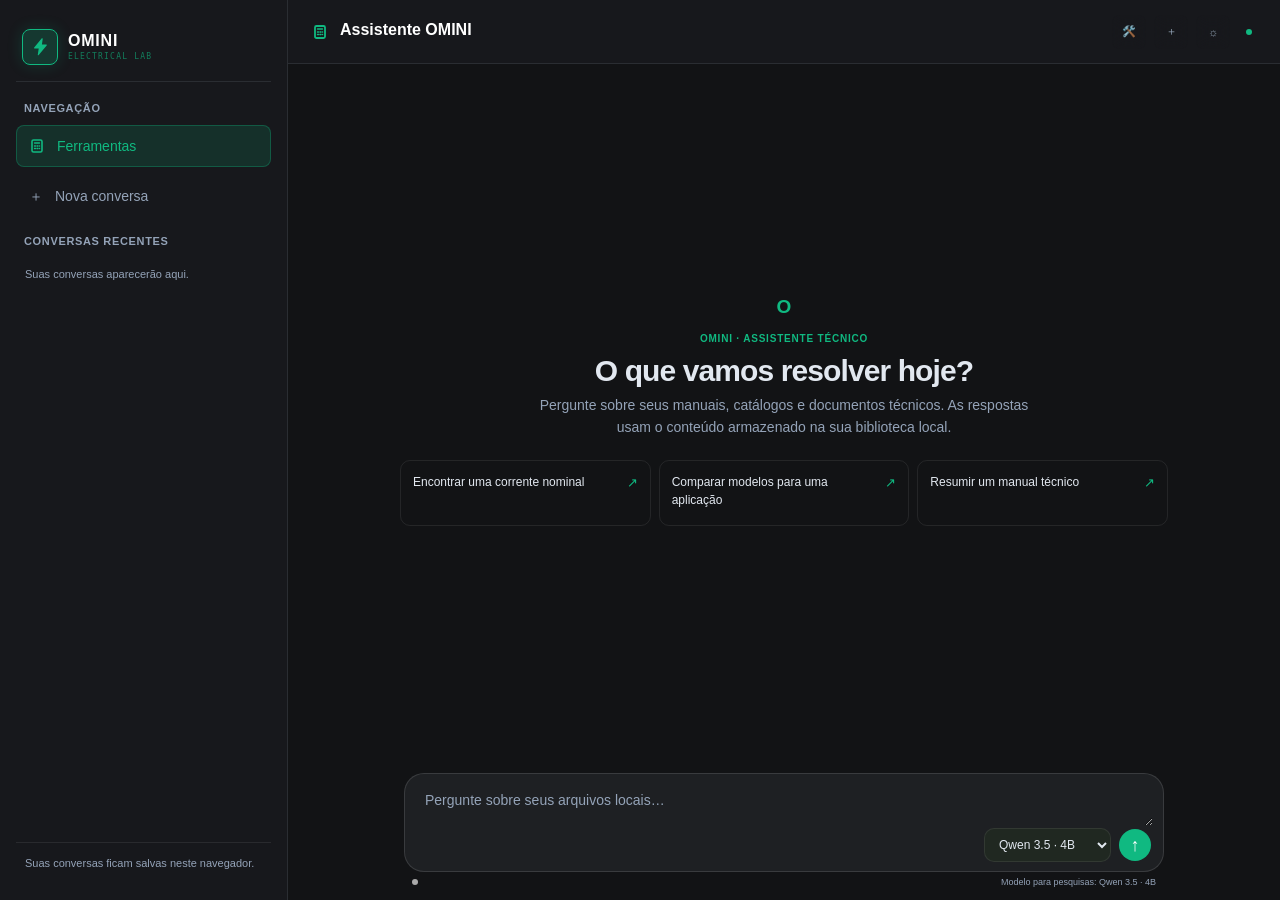
==== commit c292dc5d: "Commit 30/10" ====
--- a/public/index.html
+++ b/public/index.html
@@ -3,7 +3,7 @@
 <head>
 <meta charset="UTF-8">
 <meta name="viewport" content="width=device-width,initial-scale=1,viewport-fit=cover">
-<meta name="theme-color" content="#111512">
+<meta name="theme-color" content="#111315">
 <meta name="description" content="OMINI">
 <title>OMINI</title>
 <link rel="icon" type="image/svg+xml" href="data:image/svg+xml,%3Csvg xmlns='http://www.w3.org/2000/svg' viewBox='0 0 64 64'%3E%3Crect width='64' height='64' rx='18' fill='%2310a37f'/%3E%3Ctext x='32' y='46' font-size='44' text-anchor='middle' fill='white' font-family='Arial,sans-serif'%3EO%3C/text%3E%3C/svg%3E">
@@ -25,15 +25,15 @@
 
 <style>
 :root{
---bg:#f4f1e9;
---paper:#faf9f5;
---paper2:#eeece5;
---ink:#161816;
---muted:#73746e;
---line:rgba(22,24,22,.10);
---line2:rgba(22,24,22,.16);
---green:#174f36;
---green2:#286b4d;
+--bg:#121315;
+--paper:#1e2023;
+--paper2:#2a2d32;
+--ink:#e2e8f0;
+--muted:#94a3b8;
+--line:rgba(226,232,240,.10);
+--line2:rgba(226,232,240,.16);
+--green:#10B981;
+--green2:#059669;
 --ease:cubic-bezier(.16,.78,.18,1);
 --shadow:0 24px 80px rgba(21,22,19,.10)
 }
@@ -56,7 +56,7 @@
 button{border:0}
 
 ::selection{
-background:rgba(23,79,54,.16)
+background:rgba(16,185,129,.16)
 }
 
 .site-nav{
@@ -70,8 +70,8 @@
 align-items:center;
 justify-content:center;
 padding:12px 22px;
-background:linear-gradient(to bottom,rgba(244,241,233,.72),rgba(244,241,233,0));
-color:#161816;
+background:linear-gradient(to bottom,rgba(17,19,21,.72),rgba(17,19,21,0));
+color:#e2e8f0;
 pointer-events:none
 }
 
@@ -92,8 +92,8 @@
 border-radius:14px;
 backdrop-filter:blur(14px);
 -webkit-backdrop-filter:blur(14px);
-background:rgba(255,255,255,.48);
-border:1px solid rgba(22,24,22,.10)
+background:rgba(255,255,255,.055);
+border:1px solid rgba(226,232,240,.10)
 }
 
 .brand-mark{
@@ -102,7 +102,7 @@
 display:grid;
 place-items:center;
 border-radius:9px;
-background:#161816;
+background:#e2e8f0;
 color:#fff;
 font-size:12px;
 font-weight:900
@@ -136,7 +136,7 @@
 gap:7px;
 padding:11px 12px;
 border-radius:11px;
-color:rgba(255,255,255,.82);
+color:rgba(255,255,255,.08);
 font-size:11px;
 font-weight:650;
 background:transparent;
@@ -163,9 +163,9 @@
 left:0;
 min-width:240px;
 padding:8px;
-border:1px solid rgba(22,24,22,.11);
+border:1px solid rgba(226,232,240,.11);
 border-radius:17px;
-background:rgba(250,249,245,.96);
+background:rgba(29,32,35,.96);
 box-shadow:0 22px 70px rgba(11,13,12,.18);
 color:var(--ink);
 opacity:0;
@@ -186,7 +186,7 @@
 border-radius:11px
 }
 
-.drop-item:hover{background:#efede6}
+.drop-item:hover{background:#2a2d32}
 
 .drop-item b{
 display:block;
@@ -212,9 +212,9 @@
 display:grid;
 place-items:center;
 border-radius:11px;
-background:rgba(255,255,255,.48);
-border:1px solid rgba(22,24,22,.10);
-color:#161816;
+background:rgba(255,255,255,.055);
+border:1px solid rgba(226,232,240,.10);
+color:#e2e8f0;
 cursor:pointer;
 backdrop-filter:blur(14px);
 -webkit-backdrop-filter:blur(14px);
@@ -223,7 +223,7 @@
 
 .glass-btn:hover{
 transform:translateY(-2px);
-background:rgba(255,255,255,.75)
+background:rgba(255,255,255,.09)
 }
 
 .mobile-nav{display:none}
@@ -232,8 +232,8 @@
 height:100svh;
 min-height:680px;
 position:relative;
-background:#f4f1e9;
-color:#161816;
+background:#121315;
+color:#e2e8f0;
 overflow:hidden;
 isolation:isolate
 }
@@ -243,7 +243,7 @@
 position:absolute;
 inset:0;
 background:
-radial-gradient(circle at 70% 50%,rgba(255,255,255,.98) 0%,rgba(250,249,245,.72) 34%,rgba(244,241,233,0) 70%);
+radial-gradient(circle at 70% 50%,rgba(255,255,255,.98) 0%,rgba(29,32,35,.72) 34%,rgba(17,19,21,0) 70%);
 z-index:0;
 pointer-events:none
 }
@@ -267,7 +267,7 @@
 transform:translate(-50%,-50%);
 border-radius:50%;
 background:
-radial-gradient(circle,rgba(255,255,255,.96) 0%,rgba(255,255,255,.62) 35%,rgba(23,79,54,.035) 58%,rgba(255,255,255,0) 74%);
+radial-gradient(circle,rgba(255,255,255,.96) 0%,rgba(255,255,255,.62) 35%,rgba(16,185,129,.035) 58%,rgba(255,255,255,0) 74%);
 filter:blur(14px);
 z-index:0;
 pointer-events:none
@@ -281,7 +281,7 @@
 display:flex;
 align-items:center;
 gap:9px;
-color:rgba(22,24,22,.42);
+color:rgba(226,232,240,.42);
 font-size:8px;
 font-weight:730;
 letter-spacing:.16em;
@@ -293,7 +293,7 @@
 height:7px;
 border-radius:50%;
 background:var(--green);
-box-shadow:0 0 0 4px rgba(23,79,54,.07),0 0 22px rgba(23,79,54,.30);
+box-shadow:0 0 0 4px rgba(16,185,129,.07),0 0 22px rgba(16,185,129,.30);
 animation:visualPulse 1.8s ease-in-out infinite
 }
 
@@ -320,13 +320,13 @@
 font-weight:760;
 text-transform:uppercase;
 letter-spacing:.16em;
-color:rgba(22,24,22,.56)
+color:rgba(226,232,240,.56)
 }
 
 .field-tag-line{
 width:30px;
 height:1px;
-background:rgba(22,24,22,.34)
+background:rgba(226,232,240,.34)
 }
 
 .field-content h1{
@@ -342,7 +342,7 @@
 .field-content p{
 max-width:650px;
 margin:0;
-color:rgba(22,24,22,.58);
+color:rgba(226,232,240,.58);
 font-size:14px;
 line-height:1.72
 }
@@ -368,15 +368,15 @@
 }
 
 .field-btn.primary{
-background:#161816;
+background:#e2e8f0;
 color:#fff;
 box-shadow:0 15px 45px rgba(21,22,19,.15)
 }
 
 .field-btn.secondary{
-border:1px solid rgba(22,24,22,.14);
+border:1px solid rgba(226,232,240,.14);
 background:rgba(255,255,255,.42);
-color:#161816;
+color:#e2e8f0;
 backdrop-filter:blur(12px);
 -webkit-backdrop-filter:blur(12px)
 }
@@ -389,7 +389,7 @@
 
 .field-hint{
 position:absolute;left:50%;bottom:23px;z-index:7;transform:translateX(-50%);
-font-size:9px;letter-spacing:.12em;text-transform:uppercase;color:rgba(22,24,22,.34);
+font-size:9px;letter-spacing:.12em;text-transform:uppercase;color:rgba(226,232,240,.34);
 text-align:center;white-space:nowrap;pointer-events:none
 }
 
@@ -401,7 +401,7 @@
 display:flex;
 align-items:center;
 gap:16px;
-color:rgba(22,24,22,.40);
+color:rgba(226,232,240,.40);
 font-size:9px;
 letter-spacing:.12em;
 text-transform:uppercase
@@ -418,7 +418,7 @@
 height:6px;
 border-radius:50%;
 background:var(--green);
-box-shadow:0 0 0 4px rgba(23,79,54,.08);
+box-shadow:0 0 0 4px rgba(16,185,129,.08);
 animation:visualPulse 1.8s ease-in-out infinite
 }
 
@@ -432,8 +432,8 @@
 position:relative;
 z-index:10;
 padding:80px 28px 85px;
-background:#f4f1e9;
-border-top:1px solid rgba(22,24,22,.07)
+background:#121315;
+border-top:1px solid rgba(226,232,240,.07)
 }
 
 .manual-library-inner{
@@ -486,7 +486,7 @@
 padding:12px 14px;
 border:1px solid var(--line);
 border-radius:13px;
-background:rgba(255,255,255,.45)
+background:rgba(255,255,255,.035)
 }
 
 .manual-stat strong{
@@ -515,7 +515,7 @@
 height:52px;
 border:1px solid var(--line);
 border-radius:15px;
-background:rgba(255,255,255,.66);
+background:rgba(255,255,255,.06);
 padding:0 17px;
 outline:none;
 color:var(--ink);
@@ -524,9 +524,9 @@
 }
 
 .manual-search:focus{
-border-color:rgba(23,79,54,.35);
+border-color:rgba(16,185,129,.35);
 background:#fff;
-box-shadow:0 0 0 4px rgba(23,79,54,.055)
+box-shadow:0 0 0 4px rgba(16,185,129,.055)
 }
 
 .manual-action{
@@ -534,7 +534,7 @@
 padding:0 17px;
 border-radius:15px;
 border:1px solid var(--line);
-background:rgba(255,255,255,.60);
+background:rgba(255,255,255,.05);
 color:var(--ink);
 cursor:pointer;
 font-size:10px;
@@ -549,9 +549,9 @@
 }
 
 .manual-action.primary{
-background:#161816;
+background:#e2e8f0;
 color:#fff;
-border-color:#161816
+border-color:#e2e8f0
 }
 
 .manual-action.primary:hover{background:#234f3b}
@@ -596,7 +596,7 @@
 .manual-results{
 border:1px solid var(--line);
 border-radius:21px;
-background:rgba(255,255,255,.45);
+background:rgba(255,255,255,.035);
 overflow:hidden
 }
 
@@ -637,7 +637,7 @@
 
 .manual-tree::-webkit-scrollbar-thumb,
 .manual-results-body::-webkit-scrollbar-thumb{
-background:rgba(22,24,22,.12);
+background:rgba(226,232,240,.12);
 border-radius:20px
 }
 
@@ -654,10 +654,10 @@
 transition:background .25s
 }
 
-.tree-row:hover{background:rgba(23,79,54,.055)}
+.tree-row:hover{background:rgba(16,185,129,.055)}
 
 .tree-row.active{
-background:rgba(23,79,54,.09);
+background:rgba(16,185,129,.09);
 color:var(--green);
 font-weight:750
 }
@@ -678,7 +678,7 @@
 
 .tree-row .tree-count{
 font-size:8px;
-color:#999a95
+color:#94a3b8
 }
 
 .tree-indent{margin-left:18px}
@@ -691,14 +691,14 @@
 flex:0 0 22px;
 border-radius:7px;
 background:transparent;
-color:#777872;
+color:#94a3b8;
 cursor:pointer;
 font-size:9px;
 transition:transform .25s var(--ease),background .25s
 }
 
 .tree-toggle:hover{
-background:rgba(23,79,54,.08);
+background:rgba(16,185,129,.08);
 color:var(--green)
 }
 
@@ -728,7 +728,7 @@
 place-items:center;
 margin:0 auto 17px;
 border-radius:20px;
-background:#eceae3;
+background:#2a2d32;
 font-size:25px
 }
 
@@ -751,9 +751,9 @@
 gap:12px;
 align-items:center;
 padding:13px;
-border:1px solid rgba(22,24,22,.075);
+border:1px solid rgba(226,232,240,.075);
 border-radius:15px;
-background:rgba(255,255,255,.55);
+background:rgba(255,255,255,.045);
 margin-bottom:8px;
 transition:transform .3s var(--ease),background .3s,border-color .3s
 }
@@ -770,7 +770,7 @@
 display:grid;
 place-items:center;
 border-radius:12px;
-background:#eeeae2;
+background:#2a2d32;
 color:#9d2f25;
 font-size:10px;
 font-weight:850
@@ -796,7 +796,7 @@
 .manual-snippet{
 font-size:9px;
 line-height:1.5;
-color:#777872;
+color:#94a3b8;
 margin-top:7px;
 display:-webkit-box;
 -webkit-line-clamp:2;
@@ -821,7 +821,7 @@
 place-items:center;
 border-radius:9px;
 border:1px solid var(--line);
-background:#faf9f5;
+background:#1e2023;
 cursor:pointer;
 font-size:11px;
 transition:transform .25s,background .25s
@@ -829,15 +829,15 @@
 
 .manual-mini-btn:hover{
 transform:translateY(-1px);
-background:#f0eee7
+background:#2a2d32
 }
 
 .manual-progress{
 display:none;
 padding:12px 15px;
-border:1px solid rgba(23,79,54,.13);
+border:1px solid rgba(16,185,129,.13);
 border-radius:13px;
-background:rgba(23,79,54,.045);
+background:rgba(16,185,129,.045);
 margin-bottom:13px
 }
 
@@ -854,7 +854,7 @@
 .manual-progress-bar{
 height:5px;
 border-radius:20px;
-background:rgba(23,79,54,.10);
+background:rgba(16,185,129,.10);
 overflow:hidden;
 margin-top:8px
 }
@@ -874,9 +874,9 @@
 z-index:200;
 max-width:390px;
 padding:13px 16px;
-border:1px solid rgba(22,24,22,.12);
+border:1px solid rgba(226,232,240,.12);
 border-radius:14px;
-background:rgba(250,249,245,.96);
+background:rgba(29,32,35,.96);
 box-shadow:0 20px 60px rgba(20,22,20,.16);
 font-size:10px;
 line-height:1.5;
@@ -910,8 +910,8 @@
 .manual-reader-box{
 width:min(1200px,100%);
 height:min(88vh,900px);
-background:#faf9f5;
-border:1px solid rgba(22,24,22,.14);
+background:#1e2023;
+border:1px solid rgba(226,232,240,.14);
 border-radius:22px;
 overflow:hidden;
 box-shadow:0 30px 100px rgba(10,12,10,.25);
@@ -942,7 +942,7 @@
 height:34px;
 border-radius:10px;
 border:1px solid var(--line);
-background:#f1efe8;
+background:#2a2d32;
 cursor:pointer
 }
 
@@ -950,7 +950,7 @@
 width:100%;
 height:100%;
 border:0;
-background:#ddd
+background:#2a2d32
 }
 
 #manualImageViewer{
@@ -966,9 +966,9 @@
 z-index:9999;
 min-width:210px;
 padding:6px;
-border:1px solid rgba(22,24,22,.14);
+border:1px solid rgba(226,232,240,.14);
 border-radius:13px;
-background:rgba(250,249,245,.98);
+background:rgba(29,32,35,.98);
 box-shadow:0 20px 60px rgba(15,17,15,.20);
 backdrop-filter:blur(16px);
 -webkit-backdrop-filter:blur(16px);
@@ -983,7 +983,7 @@
 padding:10px 11px;
 border-radius:9px;
 background:transparent;
-color:#161816;
+color:#e2e8f0;
 cursor:pointer;
 font-size:10px;
 font-weight:680;
@@ -991,7 +991,7 @@
 }
 
 .om-context-menu button:hover{
-background:#efede6;
+background:#2a2d32;
 color:#9d2f25
 }
 
@@ -1014,12 +1014,12 @@
 
 .floating-card{
 padding:25px;
-border:1px solid rgba(22,24,22,.12);
+border:1px solid rgba(226,232,240,.12);
 border-radius:24px;
-background:rgba(250,249,245,.70);
+background:rgba(29,32,35,.70);
 backdrop-filter:blur(18px);
 -webkit-backdrop-filter:blur(18px);
-box-shadow:0 30px 70px rgba(22,24,22,.11);
+box-shadow:0 30px 70px rgba(226,232,240,.11);
 will-change:transform
 }
 
@@ -1037,7 +1037,7 @@
 position:relative;
 overflow:hidden;
 border-radius:16px;
-background:#efede7;
+background:#2a2d32;
 border:1px solid var(--line)
 }
 
@@ -1056,7 +1056,7 @@
 padding:12px;
 border:1px solid var(--line);
 border-radius:13px;
-background:rgba(255,255,255,.52)
+background:rgba(255,255,255,.045)
 }
 
 .chip b{
@@ -1124,9 +1124,9 @@
 
 .tool:hover{
 transform:translateY(-5px);
-background:rgba(255,255,255,.82);
+background:rgba(255,255,255,.08);
 border-color:var(--line2);
-box-shadow:0 22px 55px rgba(22,24,22,.08)
+box-shadow:0 22px 55px rgba(226,232,240,.08)
 }
 
 .tool:after{
@@ -1137,7 +1137,7 @@
 width:190px;
 height:190px;
 border-radius:50%;
-background:radial-gradient(circle,rgba(23,79,54,.10),transparent 66%);
+background:radial-gradient(circle,rgba(16,185,129,.10),transparent 66%);
 opacity:0;
 transition:opacity .45s var(--ease)
 }
@@ -1150,7 +1150,7 @@
 display:grid;
 place-items:center;
 border-radius:12px;
-background:#efede7;
+background:#2a2d32;
 border:1px solid var(--line);
 font-size:16px
 }
@@ -1160,7 +1160,7 @@
 right:20px;
 top:22px;
 font-size:9px;
-color:#9a9b96;
+color:#94a3b8;
 text-transform:uppercase;
 letter-spacing:.12em;
 font-weight:770
@@ -1191,7 +1191,7 @@
 
 .tool-kicker{
 font-size:9px;
-color:#999a95
+color:#94a3b8
 }
 
 .arrow{
@@ -1244,7 +1244,7 @@
 
 .metric{
 padding:16px;
-border:1px solid rgba(22,24,22,.05);
+border:1px solid rgba(226,232,240,.05);
 border-radius:15px;
 background:rgba(238,236,229,.70)
 }
@@ -1277,7 +1277,7 @@
 padding:12px 13px;
 border:1px solid var(--line);
 border-radius:14px;
-background:rgba(255,255,255,.48)
+background:rgba(255,255,255,.055)
 }
 
 .activity-left{
@@ -1290,7 +1290,7 @@
 width:8px;
 height:8px;
 border-radius:50%;
-background:#c2c2bb
+background:#65717d
 }
 
 .activity-row b{
@@ -1312,7 +1312,7 @@
 display:flex;
 justify-content:space-between;
 gap:15px;
-color:#999a95;
+color:#94a3b8;
 font-size:9px
 }
 
@@ -1332,8 +1332,8 @@
 
 .command-box{
 width:min(600px,calc(100vw - 28px));
-background:#faf9f5;
-border:1px solid rgba(22,24,22,.13);
+background:#1e2023;
+border:1px solid rgba(226,232,240,.13);
 border-radius:22px;
 box-shadow:0 30px 100px rgba(10,12,10,.21);
 overflow:hidden;
@@ -1365,7 +1365,7 @@
 cursor:pointer
 }
 
-.cmd-item:hover{background:#efede6}
+.cmd-item:hover{background:#2a2d32}
 
 .cmd-item b{font-size:11px}
 
@@ -1389,8 +1389,8 @@
 .mobile-nav select{
 appearance:none;
 border:1px solid rgba(255,255,255,.14);
-background:rgba(255,255,255,.55);
-color:#161816;
+background:rgba(255,255,255,.045);
+color:#e2e8f0;
 border-radius:11px;
 padding:9px 12px;
 font-size:10px
@@ -1525,19 +1525,19 @@
 .bookmark-folder,.bookmark-subfolder{position:relative;flex:0 0 auto}
 .bookmark-folder-btn,.bookmark-item{
 display:flex;align-items:center;gap:7px;height:36px;padding:0 11px;border:0;border-radius:8px;
-font-size:12px;font-weight:650;color:#252822;white-space:nowrap;background:transparent;cursor:pointer;
+font-size:12px;font-weight:650;color:#e8edf2;white-space:nowrap;background:transparent;cursor:pointer;
 font-family:inherit;transition:background .18s ease,color .18s ease;
 }
 .bookmark-folder-btn:hover,.bookmark-folder:hover>.bookmark-folder-btn,.bookmark-subfolder:hover>.bookmark-folder-btn,.bookmark-item:hover{
-background:rgba(35,38,32,.065);color:#11130f
+background:rgba(35,38,32,.065);color:#e2e8f0
 }
 .bookmark-folder-icon{font-size:12px;line-height:1;color:#7d6a35}
 .bookmark-arrow{font-size:10px;opacity:.48;margin-left:1px}
 .bookmark-icon{width:16px;height:16px;object-fit:contain;border-radius:3px;flex:0 0 16px}
-.bookmark-fallback{width:16px;height:16px;display:grid;place-items:center;font-size:10px;color:#777;flex:0 0 16px}
+.bookmark-fallback{width:16px;height:16px;display:grid;place-items:center;font-size:10px;color:#94a3b8;flex:0 0 16px}
 .bookmark-menu,.bookmark-submenu{
 position:absolute;top:40px;left:0;min-width:230px;max-height:none;overflow:visible;padding:6px;
-background:rgba(250,249,245,.985);border:1px solid rgba(22,24,22,.12);border-radius:12px;
+background:rgba(29,32,35,.985);border:1px solid rgba(226,232,240,.12);border-radius:12px;
 box-shadow:0 18px 55px rgba(11,13,12,.18);opacity:0;visibility:hidden;transform:translateY(-5px);
 transition:opacity .16s ease,transform .16s ease,visibility .16s;z-index:300;color:var(--ink)
 }
@@ -1572,7 +1572,7 @@
   grid-template-columns:1fr auto;
   gap:7px;
   padding:6px;
-  border:1px solid rgba(22,24,22,.10);
+  border:1px solid rgba(226,232,240,.10);
   border-radius:15px;
   background:rgba(255,255,255,.58);
   box-shadow:0 14px 45px rgba(21,22,19,.08);
@@ -1590,14 +1590,14 @@
   color:var(--ink);
   font:600 13px Bahnschrift,Inter,system-ui,sans-serif;
 }
-.hero-manual-search-input::placeholder{color:rgba(22,24,22,.40)}
+.hero-manual-search-input::placeholder{color:rgba(226,232,240,.40)}
 .hero-manual-search-btn{
   min-width:108px;
   height:48px;
   padding:0 15px;
   border-radius:10px;
   border:0;
-  background:#161816;
+  background:#e2e8f0;
   color:#fff;
   cursor:pointer;
   font:700 11px Bahnschrift,Inter,system-ui,sans-serif;
@@ -1620,8 +1620,8 @@
 </style>
 
 <style id="omni-local-ai-style">
-:root{--ai-border:rgba(22,24,22,.11);--ai-paper:rgba(250,249,245,.88)}
-.omini-ai{position:relative;z-index:5;padding:42px 28px 54px;background:linear-gradient(180deg,rgba(244,241,233,.96),rgba(250,249,245,.88));border-top:1px solid rgba(22,24,22,.05);border-bottom:1px solid rgba(22,24,22,.07)}
+:root{--ai-border:rgba(226,232,240,.11);--ai-paper:rgba(29,32,35,.88)}
+.omini-ai{position:relative;z-index:5;padding:42px 28px 54px;background:linear-gradient(180deg,rgba(17,19,21,.96),rgba(29,32,35,.88));border-top:1px solid rgba(226,232,240,.05);border-bottom:1px solid rgba(226,232,240,.07)}
 .omini-ai-inner{max-width:1120px;margin:auto}
 .omini-ai-kicker{font-size:10px;letter-spacing:.16em;color:var(--green);font-weight:800;text-transform:uppercase;margin-bottom:10px}
 .omini-ai-title{font-size:clamp(25px,3vw,40px);letter-spacing:-.04em;margin:0 0 8px;font-weight:800}
@@ -1630,11 +1630,11 @@
 .omini-ai-input{width:100%;min-height:58px;max-height:160px;resize:vertical;border:0;outline:0;background:transparent;padding:14px 16px;font:600 15px Bahnschrift,Inter,system-ui,sans-serif;color:var(--ink)}
 .omini-ai-actions{display:flex;align-items:center;gap:8px;padding:0 5px}
 .omini-ai-model{height:40px;border:1px solid var(--ai-border);border-radius:11px;background:#fff;padding:0 10px;font:600 11px Bahnschrift,Inter,sans-serif;color:var(--ink);outline:none;max-width:145px}
-.omini-ai-send{height:42px;padding:0 17px;border-radius:11px;background:#161816;color:#fff;cursor:pointer;font:700 12px Bahnschrift,Inter,sans-serif;transition:.2s}
+.omini-ai-send{height:42px;padding:0 17px;border-radius:11px;background:#e2e8f0;color:#fff;cursor:pointer;font:700 12px Bahnschrift,Inter,sans-serif;transition:.2s}
 .omini-ai-send:hover{transform:translateY(-1px);opacity:.92}
 .omini-ai-status{display:flex;align-items:center;gap:7px;margin-top:12px;font-size:10px;letter-spacing:.08em;color:var(--muted);text-transform:uppercase}
 .omini-ai-dot{width:7px;height:7px;border-radius:50%;background:#aaa;box-shadow:0 0 0 4px rgba(120,120,120,.08)}
-.omini-ai-dot.online{background:#174f36;box-shadow:0 0 0 4px rgba(23,79,54,.10)}
+.omini-ai-dot.online{background:#10B981;box-shadow:0 0 0 4px rgba(16,185,129,.10)}
 .omini-ai-dot.busy{background:#a17b22;box-shadow:0 0 0 4px rgba(161,123,34,.10)}
 .omini-ai-answer{margin-top:18px;display:none;border:1px solid var(--ai-border);border-radius:18px;background:rgba(255,255,255,.72);padding:22px;box-shadow:0 18px 55px rgba(21,22,19,.07)}
 .omini-ai-answer.show{display:block}
@@ -1652,75 +1652,26 @@
 }
 </style>
 
-<style id="omni-hero-search-overlay-style">
-.hero-search-overlay{
-position:absolute;inset:0;z-index:120;display:flex;align-items:center;justify-content:center;
-pointer-events:none;opacity:0;visibility:hidden;transition:opacity .28s ease,visibility .28s ease;
-}
-.hero-search-overlay.active{opacity:1;visibility:visible;pointer-events:none}
-.hero-search-blur{
-position:absolute;left:50%;top:50%;width:min(1120px,86vw);height:min(680px,72vh);
-transform:translate(-50%,-50%);border-radius:50%;
-background:rgba(250,249,245,.18);
-backdrop-filter:blur(18px) saturate(112%);-webkit-backdrop-filter:blur(18px) saturate(112%);
-box-shadow:0 0 90px rgba(250,249,245,.20);
-pointer-events:none;
-}
-.hero-search-results{
-position:relative;z-index:2;width:min(900px,76vw);max-height:min(520px,56vh);
-overflow-y:auto;overflow-x:hidden;padding:14px 24px 18px;
-scrollbar-width:thin;scrollbar-color:rgba(23,79,54,.25) transparent;
-pointer-events:auto;overscroll-behavior:contain;touch-action:pan-y;user-select:text;
--webkit-overflow-scrolling:touch;
-}
-.hero-search-results::-webkit-scrollbar{width:5px;display:block}
-.hero-search-results::-webkit-scrollbar-track{background:transparent}
-.hero-search-results::-webkit-scrollbar-thumb{background:rgba(23,79,54,.25);border-radius:20px}
-.hero-search-results-head{text-align:center;margin-bottom:12px;color:rgba(22,24,22,.55);font-size:8px;font-weight:800;letter-spacing:.16em;text-transform:uppercase}
-.hero-search-result{
-appearance:none;-webkit-appearance:none;display:grid;width:100%;grid-template-columns:42px minmax(0,1fr);gap:12px;align-items:center;
-padding:13px 12px;border:0;border-bottom:1px solid rgba(22,24,22,.07);background:rgba(255,255,255,.055);
-color:#161816;cursor:pointer;text-align:left;font:inherit;border-radius:10px;
-transition:background .18s ease,transform .18s ease;user-select:none;
-pointer-events:auto;
-}
-.hero-search-result:first-of-type{border-top:1px solid rgba(22,24,22,.07)}
-.hero-search-result:hover{background:rgba(255,255,255,.16);transform:translateY(-1px)}
-.hero-search-result:active{background:rgba(255,255,255,.22);transform:none}
-.hero-search-result:focus-visible{outline:2px solid rgba(23,79,54,.38);outline-offset:2px}
-.hero-search-icon{width:42px;height:42px;display:grid;place-items:center;border-radius:10px;background:rgba(255,255,255,.16);color:#174f36;font-size:9px;font-weight:850}
-.hero-search-name{font-size:12px;font-weight:760;white-space:nowrap;overflow:hidden;text-overflow:ellipsis}
-.hero-search-path{margin-top:3px;color:rgba(22,24,22,.46);font-size:8px;white-space:nowrap;overflow:hidden;text-overflow:ellipsis}
-.hero-search-snippet{margin-top:5px;color:rgba(22,24,22,.64);font-size:9px;line-height:1.45;display:-webkit-box;-webkit-line-clamp:2;-webkit-box-orient:vertical;overflow:hidden}
-.hero-search-bookmark{display:grid;text-decoration:none;color:inherit;cursor:pointer}
-.hero-search-bookmark .hero-search-icon{font-size:17px}
-.hero-search-empty{text-align:center;color:rgba(22,24,22,.55);font-size:11px;line-height:1.6;padding:24px}
-.hero-search-omini,.hero-search-text-above,.hero-search-text-below{transition:opacity .28s ease,transform .28s ease}
-.hero-search-active .hero-search-omini,.hero-search-active .hero-search-text-above,.hero-search-active .hero-search-text-below{opacity:0;transform:translateY(-7px) scale(.97);pointer-events:none}
-@media(max-width:760px){.hero-search-results{width:94vw;max-height:58vh;padding:10px 8px}.hero-search-blur{width:98vw;height:64vh}}
-</style>
-
-
 <style id="omini-light-dark-theme">
 :root{
   color-scheme:light;
-  --bg:#f4f1e9;--paper:#faf9f5;--paper2:#eeece5;--ink:#161816;
-  --muted:#73746e;--line:rgba(22,24,22,.10);--line2:rgba(22,24,22,.16);
-  --green:#174f36;--green2:#286b4d;--shadow:0 24px 80px rgba(21,22,19,.10);
-  --surface:rgba(255,255,255,.52);--surface-solid:#faf9f5;--surface-hover:#efede6;
+  --bg:#121315;--paper:#1e2023;--paper2:#2a2d32;--ink:#e2e8f0;
+  --muted:#94a3b8;--line:rgba(226,232,240,.10);--line2:rgba(226,232,240,.16);
+  --green:#10B981;--green2:#059669;--shadow:0 24px 80px rgba(21,22,19,.10);
+  --surface:rgba(255,255,255,.045);--surface-solid:#1e2023;--surface-hover:#2a2d32;
 }
 :root[data-theme="dark"]{
   color-scheme:dark;
-  --bg:#111512;--paper:#191f1b;--paper2:#222923;--ink:#edf2ed;
-  --muted:#a1aca3;--line:rgba(226,238,228,.12);--line2:rgba(226,238,228,.21);
-  --green:#78c69a;--green2:#91d7ad;--shadow:0 24px 80px rgba(0,0,0,.30);
-  --surface:rgba(30,38,32,.78);--surface-solid:#191f1b;--surface-hover:#252e28;
+  --bg:#121315;--paper:#1e2023;--paper2:#2a2d32;--ink:#e2e8f0;
+  --muted:#94a3b8;--line:rgba(226,232,240,.12);--line2:rgba(226,232,240,.21);
+  --green:#00E676;--green2:#00E676;--shadow:0 24px 80px rgba(0,0,0,.30);
+  --surface:rgba(30,38,32,.78);--surface-solid:#1e2023;--surface-hover:#252e28;
 }
 :root[data-theme="dark"] body{background:var(--bg);color:var(--ink)}
-:root[data-theme="dark"] .site-nav{background:linear-gradient(to bottom,rgba(17,21,18,.88),rgba(17,21,18,0));color:var(--ink)}
+:root[data-theme="dark"] .site-nav{background:linear-gradient(to bottom,rgba(17,19,21,.88),rgba(17,19,21,0));color:var(--ink)}
 :root[data-theme="dark"] .brand,
 :root[data-theme="dark"] .glass-btn{background:rgba(28,36,30,.82);border-color:var(--line);color:var(--ink)}
-:root[data-theme="dark"] .brand-mark{background:#e8f1e9;color:#172019}
+:root[data-theme="dark"] .brand-mark{background:#e2e8f0;color:#121315}
 :root[data-theme="dark"] .nav-link{color:rgba(237,242,237,.82)}
 :root[data-theme="dark"] .nav-link:hover,
 :root[data-theme="dark"] .nav-drop.open>.nav-link{background:rgba(255,255,255,.10);color:#fff}
@@ -1736,9 +1687,9 @@
 :root[data-theme="dark"] .om-context-menu button:hover{background:#2a342d;color:var(--ink)}
 :root[data-theme="dark"] .bookmark-folder-btn,
 :root[data-theme="dark"] .bookmark-item{color:var(--ink)}
-:root[data-theme="dark"] .hero-field{background:#111512;color:var(--ink)}
-:root[data-theme="dark"] .hero-field:before{background:radial-gradient(circle at 70% 50%,rgba(35,47,38,.82) 0%,rgba(24,32,26,.58) 34%,rgba(17,21,18,0) 70%)}
-:root[data-theme="dark"] .field-glow{background:radial-gradient(circle,rgba(45,66,50,.66) 0%,rgba(30,46,35,.42) 35%,rgba(120,198,154,.055) 58%,rgba(17,21,18,0) 74%)}
+:root[data-theme="dark"] .hero-field{background:#121315;color:var(--ink)}
+:root[data-theme="dark"] .hero-field:before{background:radial-gradient(circle at 70% 50%,rgba(35,47,38,.82) 0%,rgba(24,32,26,.58) 34%,rgba(17,19,21,0) 70%)}
+:root[data-theme="dark"] .field-glow{background:radial-gradient(circle,rgba(45,66,50,.66) 0%,rgba(30,46,35,.42) 35%,rgba(16,185,129,.055) 58%,rgba(17,19,21,0) 74%)}
 /* No tema escuro, os textos do hero permanecem sem caixas de fundo. */
 :root[data-theme="dark"] .field-label,
 :root[data-theme="dark"] .field-tag,
@@ -1748,22 +1699,14 @@
 :root[data-theme="dark"] .field-btn.primary,
 :root[data-theme="dark"] .manual-action.primary,
 :root[data-theme="dark"] .hero-manual-search-btn,
-:root[data-theme="dark"] .omini-ai-send{background:#d9eadc;color:#172019;border-color:#d9eadc}
+:root[data-theme="dark"] .omini-ai-send{background:#d9eadc;color:#121315;border-color:#d9eadc}
 :root[data-theme="dark"] .field-btn.secondary{background:rgba(30,38,32,.72);color:var(--ink);border-color:var(--line)}
 :root[data-theme="dark"] .hero-manual-search-box{background:rgba(25,31,27,.82);border-color:var(--line);box-shadow:0 14px 45px rgba(0,0,0,.25)}
 :root[data-theme="dark"] .hero-manual-search-input{color:var(--ink)}
 :root[data-theme="dark"] .hero-manual-search-input::placeholder{color:rgba(237,242,237,.43)}
-:root[data-theme="dark"] .hero-search-blur{background:rgba(18,24,20,.48);box-shadow:0 0 90px rgba(0,0,0,.20)}
-:root[data-theme="dark"] .hero-search-results-head,
-:root[data-theme="dark"] .hero-search-path{color:rgba(237,242,237,.55)}
-:root[data-theme="dark"] .hero-search-result{color:var(--ink);border-color:rgba(226,238,228,.10);background:rgba(25,31,27,.28)}
-:root[data-theme="dark"] .hero-search-result:hover{background:rgba(70,91,75,.36)}
-:root[data-theme="dark"] .hero-search-icon{background:rgba(120,198,154,.13);color:#91d7ad}
-:root[data-theme="dark"] .hero-search-snippet,
-:root[data-theme="dark"] .hero-search-empty{color:rgba(237,242,237,.68)}
 :root[data-theme="dark"] .manual-library,
 :root[data-theme="dark"] .content{background:var(--bg);border-color:var(--line)}
-:root[data-theme="dark"] .omini-ai{background:linear-gradient(180deg,#151b17,#111512);border-color:var(--line)}
+:root[data-theme="dark"] .omini-ai{background:linear-gradient(180deg,#151b17,#121315);border-color:var(--line)}
 :root[data-theme="dark"] .manual-stat,
 :root[data-theme="dark"] .manual-search,
 :root[data-theme="dark"] .manual-action,
@@ -1777,17 +1720,17 @@
 :root[data-theme="dark"] .chip,
 :root[data-theme="dark"] .omini-ai-box,
 :root[data-theme="dark"] .omini-ai-answer{background:var(--surface);border-color:var(--line);color:var(--ink)}
-:root[data-theme="dark"] .manual-search:focus{background:#202821;border-color:rgba(120,198,154,.45);box-shadow:0 0 0 4px rgba(120,198,154,.08)}
+:root[data-theme="dark"] .manual-search:focus{background:#202821;border-color:rgba(16,185,129,.45);box-shadow:0 0 0 4px rgba(16,185,129,.08)}
 :root[data-theme="dark"] .manual-action:hover,
 :root[data-theme="dark"] .manual-result:hover,
 :root[data-theme="dark"] .tool:hover{background:#252e28;border-color:var(--line2)}
 :root[data-theme="dark"] .manual-tree,
-:root[data-theme="dark"] .manual-results-body{scrollbar-color:rgba(226,238,228,.22) transparent}
+:root[data-theme="dark"] .manual-results-body{scrollbar-color:rgba(226,232,240,.22) transparent}
 :root[data-theme="dark"] .manual-tree::-webkit-scrollbar-thumb,
-:root[data-theme="dark"] .manual-results-body::-webkit-scrollbar-thumb{background:rgba(226,238,228,.20)}
-:root[data-theme="dark"] .tree-row:hover{background:rgba(120,198,154,.08)}
-:root[data-theme="dark"] .tree-row.active{background:rgba(120,198,154,.13);color:var(--green)}
-:root[data-theme="dark"] .tree-toggle{color:#a1aca3}
+:root[data-theme="dark"] .manual-results-body::-webkit-scrollbar-thumb{background:rgba(226,232,240,.20)}
+:root[data-theme="dark"] .tree-row:hover{background:rgba(16,185,129,.08)}
+:root[data-theme="dark"] .tree-row.active{background:rgba(16,185,129,.13);color:var(--green)}
+:root[data-theme="dark"] .tree-toggle{color:#94a3b8}
 :root[data-theme="dark"] .manual-empty-icon,
 :root[data-theme="dark"] .manual-file-icon,
 :root[data-theme="dark"] .manual-mini-btn,
@@ -1799,10 +1742,10 @@
 :root[data-theme="dark"] .manual-snippet,
 :root[data-theme="dark"] .tool p,
 :root[data-theme="dark"] .omini-ai-answer-body{color:#bdc8bf}
-:root[data-theme="dark"] .manual-match{color:#91d7ad}
-:root[data-theme="dark"] .manual-progress{background:rgba(120,198,154,.07);border-color:rgba(120,198,154,.20)}
+:root[data-theme="dark"] .manual-match{color:#00E676}
+:root[data-theme="dark"] .manual-progress{background:rgba(16,185,129,.07);border-color:rgba(16,185,129,.20)}
 :root[data-theme="dark"] .manual-reader-box,
-:root[data-theme="dark"] .command-box{background:#191f1b;border-color:var(--line);color:var(--ink)}
+:root[data-theme="dark"] .command-box{background:#1e2023;border-color:var(--line);color:var(--ink)}
 :root[data-theme="dark"] .manual-reader-head{border-color:var(--line)}
 :root[data-theme="dark"] .manual-reader-close{background:#252e28;color:var(--ink);border-color:var(--line)}
 :root[data-theme="dark"] .command{background:rgba(0,0,0,.55)}
@@ -1820,16 +1763,9 @@
 :root[data-theme="dark"] .manual-toast{background:rgba(25,31,27,.98);color:var(--ink);border-color:var(--line)}
 :root[data-theme="dark"] .field-pulse,
 :root[data-theme="dark"] .field-status i{background:var(--green)}
-:root[data-theme="dark"] .hero-search-results{scrollbar-color:rgba(120,198,154,.35) transparent}
 
 </style>
 
-
-<style id="omni-remove-search-blur-oval">
-/* Remove o oval desfocado que aparece ao pesquisar, sem alterar a esfera ou os resultados. */
-.hero-search-blur{display:none!important;opacity:0!important;visibility:hidden!important;filter:none!important;backdrop-filter:none!important;-webkit-backdrop-filter:none!important;box-shadow:none!important;background:transparent!important}
-.hero-search-overlay{background:transparent!important;backdrop-filter:none!important;-webkit-backdrop-filter:none!important}
-</style>
 
 <style id="omini-transparent-favorites-bar">
 /* Barra superior transparente: preserva apenas os links e controles. */
@@ -1840,23 +1776,43 @@
 
 <style id="omini-hide-lower-site">
 /* Oculta a parte inferior a partir de OMINI / LOCAL AI sem remover a lógica existente. */
-section.omini-ai, section.manual-library, section.manual-results, section.content { display: none !important; }
+section.manual-library, section.manual-results, section.content { display: none !important; }
 </style>
 
+<style id="omni-startup-overlay-style">
+.omni-startup-overlay[hidden]{display:none!important}.omni-startup-overlay{position:fixed;inset:0;z-index:999999;display:grid;place-items:center;overflow:auto;padding:24px;background:radial-gradient(ellipse at 18% 16%,rgba(14,165,233,.2),transparent 38%),radial-gradient(ellipse at 86% 82%,rgba(16,185,129,.2),transparent 42%),linear-gradient(135deg,#101316,#15191c 58%,#111516);opacity:1;visibility:visible;transition:opacity .45s ease,visibility .45s ease}.omni-startup-overlay.is-complete{opacity:0;visibility:hidden;pointer-events:none}.omni-startup-panel{width:min(510px,100%);padding:28px 32px 22px;border:1px solid rgba(148,163,184,.2);border-radius:22px;background:linear-gradient(160deg,rgba(31,35,39,.97),rgba(22,25,28,.97));box-shadow:0 24px 90px rgba(0,0,0,.48),0 0 70px rgba(16,185,129,.08);text-align:center}.omni-startup-brand{display:flex;align-items:center;gap:10px;width:max-content;margin:0 auto 24px;text-align:left}.omni-startup-brand-mark{display:grid;place-items:center;width:38px;height:38px;border:1px solid rgba(16,185,129,.55);border-radius:12px;background:rgba(16,185,129,.12);color:#10b981;font-size:24px;font-weight:800}.omni-startup-brand strong,.omni-startup-brand small{display:block}.omni-startup-brand strong{color:#f8fafc;font-size:15px;letter-spacing:.08em}.omni-startup-brand small{margin-top:2px;color:#10b981;font-size:8px;letter-spacing:.18em}.omni-startup-ring{position:relative;--startup-progress:8%;display:grid;place-items:center;width:104px;height:104px;margin:0 auto 17px;border-radius:50%;background:conic-gradient(#10b981 var(--startup-progress),rgba(148,163,184,.14) 0);box-shadow:0 0 28px rgba(16,185,129,.12);transition:background .35s ease}.omni-startup-ring::before{position:absolute;content:"";width:88px;height:88px;border-radius:50%;background:#1b1f22}.omni-startup-ring span{position:relative;z-index:1;color:#34d399;font-size:27px;font-weight:700}.omni-startup-panel>h1{margin:0 0 7px;color:#f8fafc;font-size:22px;font-weight:650;letter-spacing:-.025em}.omni-startup-caption{margin:0 auto 20px;color:#9aa8b7;font-size:12px;line-height:1.6}.omni-startup-panel .omni-library-loading{width:100%;margin:0;padding:15px 16px;border-color:rgba(148,163,184,.16);background:rgba(15,18,20,.7);box-shadow:none}.omni-startup-panel .omni-library-loading-head{text-align:left}.omni-startup-panel .omni-library-loading-foot{text-align:left}.omni-startup-calculos{display:flex;align-items:center;justify-content:center;gap:9px;width:100%;min-height:42px;margin-top:16px;border:1px solid rgba(16,185,129,.4);border-radius:10px;background:rgba(16,185,129,.1);color:#34d399;font-size:12px;font-weight:650;text-decoration:none;transition:background .18s ease,border-color .18s ease,transform .18s ease}.omni-startup-calculos:hover{border-color:#10b981;background:rgba(16,185,129,.18);transform:translateY(-1px)}.omni-startup-calculos:focus-visible{outline:2px solid #34d399;outline-offset:3px}.omni-startup-calculos span{font-size:15px}.omni-startup-manage{display:block;width:100%;margin-top:9px;padding:6px;border:0;background:transparent;color:#8995a1;font:inherit;font-size:10px;font-weight:500;text-decoration:underline;text-underline-offset:3px;cursor:pointer}.omni-startup-manage:hover{color:#cbd5e1}.omni-startup-cleanup{margin-top:13px;padding:14px;border:1px solid rgba(16,185,129,.25);border-radius:12px;background:rgba(13,16,18,.8);text-align:left}.omni-startup-cleanup[hidden]{display:none!important}.omni-startup-cleanup h2{margin:0 0 5px;color:#f8fafc;font-size:14px}.omni-startup-cleanup p{margin:0 0 11px;color:#9aa8b7;font-size:10px;line-height:1.5}.omni-startup-cleanup button{display:block;width:100%;min-height:36px;margin-top:7px;padding:7px 10px;border:1px solid rgba(148,163,184,.2);border-radius:8px;background:#202428;color:#d7dee6;font:inherit;font-size:10px;font-weight:500;text-align:left;cursor:pointer}.omni-startup-cleanup button:hover{border-color:rgba(16,185,129,.5);background:#1e2a26}.omni-startup-cleanup button#omniDisconnectCatalogFolder{border-color:rgba(245,158,11,.35);color:#fbbf24}.omni-startup-cleanup .omni-startup-cleanup-back{width:auto;min-height:28px;margin:8px auto 0;border:0;background:transparent;color:#91a0ae;text-align:center}.omni-startup-cleanup button:disabled{opacity:.55;cursor:wait}.omni-startup-security{margin-top:12px;color:#6f7b86;font-size:9px;letter-spacing:.02em}@media(max-width:560px){.omni-startup-overlay{padding:14px}.omni-startup-panel{padding:22px 16px 18px;border-radius:18px}.omni-startup-brand{margin-bottom:18px}.omni-startup-ring{width:88px;height:88px}.omni-startup-ring::before{width:74px;height:74px}.omni-startup-panel>h1{font-size:19px}.omni-startup-caption{font-size:11px}}@media(prefers-reduced-motion:reduce){.omni-startup-overlay,.omni-startup-ring{transition:none}}
+</style>
 </head>
 
 <body>
-
+<div class="omni-startup-overlay" id="omniStartupOverlay" role="status" aria-live="polite" aria-label="Carregando arquivos da biblioteca">
+  <div class="omni-startup-panel">
+    <div class="omni-startup-brand"><span class="omni-startup-brand-mark">ϟ</span><span><strong>OMINI</strong><small>ELECTRICAL LAB</small></span></div>
+    <div class="omni-startup-ring" id="omniStartupRing" aria-hidden="true"><span>O</span></div>
+    <h1>Preparando sua biblioteca</h1>
+    <p class="omni-startup-caption">Lendo e organizando seus arquivos para agilizar as pesquisas.</p>
+          <section class="omni-library-loading" id="omniLibraryLoading" aria-live="polite" aria-label="Estado da biblioteca local">
+            <div class="omni-library-loading-head"><span class="omni-library-loading-icon" aria-hidden="true">▤</span><div class="omni-library-loading-title"><strong id="omniLibraryLoadingTitle">Preparando sua biblioteca</strong><span id="omniLibraryLoadingText">Abrindo o armazenamento local…</span></div><span class="omni-library-loading-percent" id="omniLibraryLoadingPercent">8%</span></div>
+            <div class="omni-library-progress-track" role="progressbar" aria-label="Preparação da biblioteca" aria-valuemin="0" aria-valuemax="100" aria-valuenow="8" id="omniLibraryProgress"><span id="omniLibraryProgressBar"></span></div>
+            <div class="omni-library-loading-foot"><span id="omniLibraryFileCount">Lendo arquivos locais</span><span id="omniLibraryStage">INICIALIZAÇÃO</span></div>
+            <div class="omni-library-files" id="omniLibraryFiles" hidden></div>
+          </section>
+    <a class="omni-startup-calculos" href="calculos.html"><span aria-hidden="true">▦</span> Abrir Cálculos</a>
+    <button type="button" class="omni-startup-manage" id="omniStartupManageFiles">Apagar arquivos / desvincular pasta</button>
+    <section class="omni-startup-cleanup" id="omniStartupCleanup" hidden aria-labelledby="omniStartupCleanupTitle">
+      <h2 id="omniStartupCleanupTitle">Gerenciar biblioteca</h2>
+      <p>Os arquivos originais do computador nunca serão apagados por estas opções.</p>
+      <button type="button" id="omniClearStoredFiles">Apagar arquivos armazenados no OMINI</button>
+      <button type="button" id="omniDisconnectCatalogFolder">Desvincular pasta do computador</button>
+      <button type="button" class="omni-startup-cleanup-back" id="omniStartupCleanupBack">Voltar</button>
+    </section>
+    <div class="omni-startup-security">Os arquivos permanecem no armazenamento local deste navegador.</div>
+  </div>
+</div>
 <header class="site-nav">
 <div class="nav-inner">
 
-<a class="brand" href="#inicio">
-<div class="brand-mark">O</div>
-<div>
-<div class="brand-name">OMINI</div>
-<div class="brand-sub">Electrical Lab</div>
-</div>
-</a>
+
 
 <nav class="nav-menu">
 <div class="bookmark-folder"><button class="bookmark-folder-btn" type="button"><span class="bookmark-folder-icon">▰</span><span>Geral</span><span class="bookmark-arrow">⌄</span></button><div class="bookmark-menu"><a class="bookmark-item" href="https://web.whatsapp.com/" target="_blank" rel="noopener noreferrer"><img class="bookmark-icon" src="[data-uri]" alt=""><span>WhatsApp</span></a><a class="bookmark-item" href="https://teams.cloud.microsoft/" target="_blank" rel="noopener noreferrer"><img class="bookmark-icon" src="[data-uri]" alt=""><span>Teams</span></a><a class="bookmark-item" href="https://satautomacao2-my.sharepoint.com/personal/guilherme_correa_satautomacao_com_br/_layouts/15/onedrive.aspx?id=%2Fpersonal%2Fguilherme%5Fcorrea%5Fsatautomacao%5Fcom%5Fbr%2FDocuments%2FDocumentos%2FDOCS%2FGERAIS%2FC%C3%81LCULOS%20B%C3%81SICOS%2Epng&amp;parent=%2Fpersonal%2Fguilherme%5Fcorrea%5Fsatautomacao%5Fcom%5Fbr%2FDocuments%2FDocumentos%2FDOCS%2FGERAIS&amp;ga=1" target="_blank" rel="noopener noreferrer"><img class="bookmark-icon" src="[data-uri]" alt=""><span>Cálculos</span></a><a class="bookmark-item" href="https://satautomacao2-my.sharepoint.com/personal/guilherme_correa_satautomacao_com_br/Documents/Documentos/DOCS/EXPESSURAS%20DE%20PLACAS.pdf" target="_blank" rel="noopener noreferrer"><img class="bookmark-icon" src="[data-uri]" alt=""><span>EXPESSURAS DE PLACAS.pdf</span></a><a class="bookmark-item" href="http://192.168.10.15/" target="_blank" rel="noopener noreferrer"><img class="bookmark-icon" src="[data-uri]" alt=""><span>Sistema SAT</span></a><a class="bookmark-item" href="https://www.google.com/maps/dir/SAT+Automa%C3%A7%C3%A3o+Industrial,+Av.+Roque+Gabriel,+471+-+Jardim+Morumbi,+Sorocaba+-+SP,+18085-645//@-23.4749426,-47.4415104,7546m/data=!3m2!1e3!4b1!4m9!4m8!1m5!1m1!1s0x94cf5fe2e125a60d:0x653de9975526fa87!2m2!1d-47.4365929!2d-23.4755473!1m0!3e0?entry=ttu&amp;g_ep=EgoyMDI2MDYyNC4wIKXMDSoASAFQAw%3D%3D" target="_blank" rel="noopener noreferrer"><img class="bookmark-icon" src="[data-uri]" alt=""><span>Google Maps</span></a><a class="bookmark-item" href="https://www.4devs.com.br/converter_maiusculas_minusculas" target="_blank" rel="noopener noreferrer"><img class="bookmark-icon" src="[data-uri]" alt=""><span>Maiúsculas</span></a><a class="bookmark-item" href="https://onenote.cloud.microsoft/" target="_blank" rel="noopener noreferrer"><img class="bookmark-icon" src="[data-uri]" alt=""><span>One Note</span></a><a class="bookmark-item" href="https://outlook.office.com/mail/" target="_blank" rel="noopener noreferrer"><img class="bookmark-icon" src="[data-uri]" alt=""><span>E-mail</span></a><a class="bookmark-item" href="https://to-do.office.com/tasks/flagged" target="_blank" rel="noopener noreferrer"><span class="bookmark-fallback">◉</span><span>ToDo</span></a><a class="bookmark-item" href="https://satautomacao2-my.sharepoint.com/:x:/r/personal/guilherme_correa_satautomacao_com_br/_layouts/15/Doc.aspx?sourcedoc=%7B2A09CC00-EE30-415D-9B81-B2D430E4BCBC%7D&amp;file=Ferramentas%20-%20Edit%C3%A1vel.xlsm&amp;action=default&amp;mobileredirect=true&amp;DefaultItemOpen=1" target="_blank" rel="noopener noreferrer"><span class="bookmark-fallback">◉</span><span>Ferramentas</span></a><a class="bookmark-item" href="https://www.deepl.com/pt-BR/translator" target="_blank" rel="noopener noreferrer"><img class="bookmark-icon" src="[data-uri]" alt=""><span>Tradutor</span></a><a class="bookmark-item" href="https://painel.underchat.com.br/panel/conversation" target="_blank" rel="noopener noreferrer"><img class="bookmark-icon" src="[data-uri]" alt=""><span>Underchat</span></a><a class="bookmark-item" href="https://app.tangerino.com.br/Tangerino/?wicket:bookmarkablePage=:com.frw.tangerino.web.pages.web.cadastro.EditBaterPontoPage" target="_blank" rel="noopener noreferrer"><img class="bookmark-icon" src="[data-uri]" alt=""><span>Tangerino</span></a><a class="bookmark-item" href="https://sat-ekb.web.app/" target="_blank" rel="noopener noreferrer"><img class="bookmark-icon" src="[data-uri]" alt=""><span>Ekb</span></a><a class="bookmark-item" href="https://www.ilovepdf.com/pt/juntar_pdf" target="_blank" rel="noopener noreferrer"><span class="bookmark-fallback">◉</span><span>documentos</span></a><a class="bookmark-item" href="https://www.waze.com/pt-BR/live-map/" target="_blank" rel="noopener noreferrer"><span class="bookmark-fallback">◉</span><span>Waze</span></a><a class="bookmark-item" href="https://www.traceparts.com/br" target="_blank" rel="noopener noreferrer"><img class="bookmark-icon" src="[data-uri]" alt=""><span>TraceParts</span></a><a class="bookmark-item" href="file:///C:/Users/guilherme.b.DESKTOP-HECFG02/OneDrive%20-%20SAT/Documentos/DOCS/GERAIS/Graus%20de%20Prote%C3%A7%C3%A3o.jpg" target="_blank" rel="noopener noreferrer"><span class="bookmark-fallback">◉</span><span>Grau de proteção IP</span></a><a class="bookmark-item" href="file:///C:/Users/guilherme.b.DESKTOP-HECFG02/OneDrive%20-%20SAT/Documentos/DOCS/GERAIS/Nema_x_IP.jpg" target="_blank" rel="noopener noreferrer"><span class="bookmark-fallback">◉</span><span>Nema X IP</span></a><a class="bookmark-item" href="https://www.3dfindit.com/pt/" target="_blank" rel="noopener noreferrer"><img class="bookmark-icon" src="[data-uri]" alt=""><span>3DFindit</span></a></div></div><div class="bookmark-folder"><button class="bookmark-folder-btn" type="button"><span class="bookmark-folder-icon">▰</span><span>Catálogos</span><span class="bookmark-arrow">⌄</span></button><div class="bookmark-menu"><div class="bookmark-subfolder"><button class="bookmark-folder-btn" type="button"><span class="bookmark-folder-icon">▰</span><span>ABB</span><span class="bookmark-arrow">›</span></button><div class="bookmark-submenu"><a class="bookmark-item" href="https://search.abb.com/library/Download.aspx?DocumentID=9AKK107680A5984&amp;LanguageCode=pt&amp;DocumentPartId=&amp;Action=Launch&amp;_gl=1*1gz65fw*_gcl_au*NTU3MTIwMTgxLjE3NTU2OTM1Mzg.*_ga*ODE2Njg1MDEzLjE3NTU2OTM1Mzk.*_ga_46ZFBRSZNM*czE3NTU2OTM1MzkkbzEkZzEkdDE3NTU2OTQ0MzEkajM3JGwwJGgw" target="_blank" rel="noopener noreferrer"><span class="bookmark-fallback">◉</span><span>Manual Inversor ACS880</span></a><a class="bookmark-item" href="https://econfigure.abb.com/global/#/categories/9AAC100107" target="_blank" rel="noopener noreferrer"><span class="bookmark-fallback">◉</span><span>Configurador Geral</span></a><a class="bookmark-item" href="https://search.abb.com/library/Download.aspx?DocumentID=ACS580-PHTC01U-EN&amp;LanguageCode=en&amp;DocumentPartId=&amp;Action=Launch" target="_blank" rel="noopener noreferrer"><span class="bookmark-fallback">◉</span><span>Manual Inversor ACS580</span></a><a class="bookmark-item" href="https://library.e.abb.com/public/51c2324a542a465697f86150feadc9f8/3AXD50000645015_Branch_Circuit_Protection_K.pdf?x-sign=r8sQNrN8Y95AKxByGXJBiwA1zLC239HMQX1rGWJQBSwgND4xgf38FyPO0ZyveJje" target="_blank" rel="noopener noreferrer"><span class="bookmark-fallback">◉</span><span>Fusíveis e Disjuntores Inversores ABB</span></a></div></div><div class="bookmark-subfolder"><button class="bookmark-folder-btn" type="button"><span class="bookmark-folder-icon">▰</span><span>Carthoms</span><span class="bookmark-arrow">›</span></button><div class="bookmark-submenu"><a class="bookmark-item" href="https://satautomacao2-my.sharepoint.com/:b:/g/personal/guilherme_correa_satautomacao_com_br/IQBGzNO0cULrQaWdTr_dCd2PAUhuRCJf-QwUWeB08wbu46E?e=PTGWWR" target="_blank" rel="noopener noreferrer"><img class="bookmark-icon" src="[data-uri]" alt=""><span>Caixas NEW CS</span></a><a class="bookmark-item" href="https://satautomacao2-my.sharepoint.com/:b:/g/personal/guilherme_correa_satautomacao_com_br/IQBUI89A8ImsRpAs8bDv1iG_AdwIsuwoZZMoIkHi3ejxzEs?e=6URnoZ" target="_blank" rel="noopener noreferrer"><img class="bookmark-icon" src="[data-uri]" alt=""><span>Caixas CSE</span></a><a class="bookmark-item" href="https://satautomacao2-my.sharepoint.com/:b:/g/personal/guilherme_correa_satautomacao_com_br/IQBZ9n97sY7BTJmRwvc3zWhJAULXDrIJu9pkKCV5nizSvKk?e=5ja9Lt" target="_blank" rel="noopener noreferrer"><span class="bookmark-fallback">◉</span><span>Painéis CPU</span></a><a class="bookmark-item" href="file:///C:/Users/guilherme.b.DESKTOP-HECFG02/OneDrive%20-%20SAT/Documentos/CAT%C3%81LOGOS/CARTHONS/Carthoms%20-%20Folder%20NEW%20CPM.PDF" target="_blank" rel="noopener noreferrer"><img class="bookmark-icon" src="[data-uri]" alt=""><span>Painéis CPM IP66</span></a><a class="bookmark-item" href="file:///C:/Users/guilherme.b.DESKTOP-HECFG02/OneDrive%20-%20SAT/Documentos/CAT%C3%81LOGOS/CARTHONS/Carthom%C2%B4s%20Folder%20Digital%20Painel%20PMC.pdf" target="_blank" rel="noopener noreferrer"><img class="bookmark-icon" src="[data-uri]" alt=""><span>Painéis compartimentados PMC</span></a><a class="bookmark-item" href="file:///C:/Users/guilherme.b.DESKTOP-HECFG02/OneDrive%20-%20SAT/Documentos/CAT%C3%81LOGOS/CARTHONS/3%20-%20MESAS%20DE%20COMANDO.pdf" target="_blank" rel="noopener noreferrer"><img class="bookmark-icon" src="[data-uri]" alt=""><span>Mesas de Comando</span></a><a class="bookmark-item" href="file:///C:/Users/guilherme.b.DESKTOP-HECFG02/OneDrive%20-%20SAT/Documentos/CAT%C3%81LOGOS/CARTHONS/5%20-%20SISTEMA%20DE%20VENTILA%C3%87%C3%83O.pdf" target="_blank" rel="noopener noreferrer"><img class="bookmark-icon" src="[data-uri]" alt=""><span>Ventilação</span></a><a class="bookmark-item" href="file:///C:/Users/guilherme.b.DESKTOP-HECFG02/OneDrive%20-%20SAT/Documentos/CAT%C3%81LOGOS/CARTHONS/Carthom%C2%B4s%20New%20Polirack.pdf" target="_blank" rel="noopener noreferrer"><img class="bookmark-icon" src="[data-uri]" alt=""><span>Racks 19&amp;quot;</span></a><a class="bookmark-item" href="https://satautomacao2-my.sharepoint.com/:b:/g/personal/guilherme_correa_satautomacao_com_br/IQAEshr-lV9nQJJdHki5Fh6fAac0kaeNpQE8ot4pHycAMr8?e=8BHvO3" target="_blank" rel="noopener noreferrer"><span class="bookmark-fallback">◉</span><span>Caixas CSE - IP54</span></a><a class="bookmark-item" href="https://satautomacao2-my.sharepoint.com/:b:/g/personal/guilherme_correa_satautomacao_com_br/IQDvhHLPGYp2SbdJPwE9BrSVAZfU3MZMo8a1bx7BZutV8EY?e=zPicKV" target="_blank" rel="noopener noreferrer"><span class="bookmark-fallback">◉</span><span>Caixas NEW CS - IP66</span></a><a class="bookmark-item" href="https://satautomacao2-my.sharepoint.com/:b:/g/personal/guilherme_correa_satautomacao_com_br/IQAknfafbBm-SaKmXuGyJHKyAe46UQvps_ZKPnV-rbR5nw4?e=h2SlxC" target="_blank" rel="noopener noreferrer"><span class="bookmark-fallback">◉</span><span>Painéis NEW CPU - IP55</span></a><a class="bookmark-item" href="https://satautomacao2-my.sharepoint.com/:b:/g/personal/guilherme_correa_satautomacao_com_br/IQCe7CikQPu9S51hw54BqaniAX30yj3R6uZYKnikqW0-6xY?e=OXQo8b" target="_blank" rel="noopener noreferrer"><span class="bookmark-fallback">◉</span><span>Painéis NEW CPM - IP66</span></a><a class="bookmark-item" href="https://satautomacao2-my.sharepoint.com/:b:/g/personal/guilherme_correa_satautomacao_com_br/IQAevTefUg4YSoZvdE_zEdbLAXms0KwixGdfay1Y0Rwp_z0?e=Jri13u" target="_blank" rel="noopener noreferrer"><span class="bookmark-fallback">◉</span><span>Painéis compartimentados PMC</span></a><a class="bookmark-item" href="https://satautomacao2-my.sharepoint.com/:b:/g/personal/guilherme_correa_satautomacao_com_br/IQBk1LMWxmq-QrCI-hho3u6VAbu4-84tZFWvtMvjUHZU6Jo?e=ujF6DS" target="_blank" rel="noopener noreferrer"><span class="bookmark-fallback">◉</span><span>Ventilação</span></a><a class="bookmark-item" href="https://satautomacao2-my.sharepoint.com/:b:/g/personal/guilherme_correa_satautomacao_com_br/IQAxtpxlmsgjR5KHbFHIWX1FAV3ZHZSkyfJm3G3iJZQNdZY?e=Qy3Wyq" target="_blank" rel="noopener noreferrer"><span class="bookmark-fallback">◉</span><span>Painéis CPE - IP54 - Simples</span></a></div></div><div class="bookmark-subfolder"><button class="bookmark-folder-btn" type="button"><span class="bookmark-folder-icon">▰</span><span>Cobrecom</span><span class="bookmark-arrow">›</span></button><div class="bookmark-submenu"><a class="bookmark-item" href="https://cobrecom.com.br/arquivos/11_arquivo.pdf" target="_blank" rel="noopener noreferrer"><span class="bookmark-fallback">◉</span><span>Corrente por cabo</span></a></div></div><div class="bookmark-subfolder"><button class="bookmark-folder-btn" type="button"><span class="bookmark-folder-icon">▰</span><span>Danfoss</span><span class="bookmark-arrow">›</span></button><div class="bookmark-submenu"><a class="bookmark-item" href="https://store.danfoss.com/en/Drives/c/3000" target="_blank" rel="noopener noreferrer"><span class="bookmark-fallback">◉</span><span>Configurador Geral</span></a><a class="bookmark-item" href="file:///C:/Users/guilherme.b.DESKTOP-HECFG02/OneDrive%20-%20SAT/Documentos/CAT%C3%81LOGOS/DANFOSS/FUSES%20AND%20CIRCUIT%20BRAKES%20FOR%20FC100-200-300.pdf" target="_blank" rel="noopener noreferrer"><img class="bookmark-icon" src="[data-uri]" alt=""><span>Fusíveis e Disjuntores Inversores FC100/200/300</span></a><a class="bookmark-item" href="file:///C:/Users/guilherme.b.DESKTOP-HECFG02/OneDrive%20-%20SAT/Documentos/CAT%C3%81LOGOS/DANFOSS/VLT@Soft-Starter-MCD-600-Operating-Guide.pdf" target="_blank" rel="noopener noreferrer"><img class="bookmark-icon" src="[data-uri]" alt=""><span>Manual Softstarter MCD600</span></a></div></div><div class="bookmark-subfolder"><button class="bookmark-folder-btn" type="button"><span class="bookmark-folder-icon">▰</span><span>Eaton</span><span class="bookmark-arrow">›</span></button><div class="bookmark-submenu"><a class="bookmark-item" href="https://www.eaton.com/content/dam/eaton/products/safety-security-emergency-communications/fire/general/brochures/eaton-fire-industrial-catalogue-en.pdf" target="_blank" rel="noopener noreferrer"><span class="bookmark-fallback">◉</span><span>Catálogo Com. e Sin.</span></a></div></div><div class="bookmark-subfolder"><button class="bookmark-folder-btn" type="button"><span class="bookmark-folder-icon">▰</span><span>Furukawa</span><span class="bookmark-arrow">›</span></button><div class="bookmark-submenu"><a class="bookmark-item" href="https://satautomacao2-my.sharepoint.com/:i:/g/personal/guilherme_correa_satautomacao_com_br/EdeD8F7ROWlEpMbgJ-EfIHsBJyUC4roeYOr_XS5QTSU9iw?e=EYvhLg" target="_blank" rel="noopener noreferrer"><span class="bookmark-fallback">◉</span><span>Concetores de Fibra</span></a></div></div><div class="bookmark-subfolder"><button class="bookmark-folder-btn" type="button"><span class="bookmark-folder-icon">▰</span><span>KitFrame</span><span class="bookmark-arrow">›</span></button><div class="bookmark-submenu"><a class="bookmark-item" href="file:///C:/Users/guilherme.b.DESKTOP-HECFG02/OneDrive%20-%20SAT/Documentos/CAT%C3%81LOGOS/KITFRAME/Cat%C3%A1logo%20Arm%C3%A1rios%20Slim_20221024.pdf" target="_blank" rel="noopener noreferrer"><img class="bookmark-icon" src="[data-uri]" alt=""><span>Armários 2B</span></a><a class="bookmark-item" href="file:///C:/Users/guilherme.b.DESKTOP-HECFG02/OneDrive%20-%20SAT/Documentos/CAT%C3%81LOGOS/KITFRAME/Cat%C3%A1logo%20Sieltt%20com%20ensaios_202301.pdf" target="_blank" rel="noopener noreferrer"><img class="bookmark-icon" src="[data-uri]" alt=""><span>Compartimentados</span></a></div></div><div class="bookmark-subfolder"><button class="bookmark-folder-btn" type="button"><span class="bookmark-folder-icon">▰</span><span>Kraper</span><span class="bookmark-arrow">›</span></button><div class="bookmark-submenu"><a class="bookmark-item" href="https://satautomacao2-my.sharepoint.com/:b:/g/personal/guilherme_correa_satautomacao_com_br/ERw6uEbLWoFEroZC_PeHqMoBzjP2GuF_n0g3hiRNmmYI0g?e=XXUFDm" target="_blank" rel="noopener noreferrer"><span class="bookmark-fallback">◉</span><span>Catálogo Geral</span></a></div></div><div class="bookmark-subfolder"><button class="bookmark-folder-btn" type="button"><span class="bookmark-folder-icon">▰</span><span>Kraus Muller</span><span class="bookmark-arrow">›</span></button><div class="bookmark-submenu"><a class="bookmark-item" href="https://krausmuller.com.br/prensa-cabos/" target="_blank" rel="noopener noreferrer"><span class="bookmark-fallback">◉</span><span>Prensa cabos</span></a></div></div><div class="bookmark-subfolder"><button class="bookmark-folder-btn" type="button"><span class="bookmark-folder-icon">▰</span><span>Kraus Naimer</span><span class="bookmark-arrow">›</span></button><div class="bookmark-submenu"><a class="bookmark-item" href="file:///C:/Users/guilherme.b.DESKTOP-HECFG02/OneDrive%20-%20SAT/Documentos/CAT%C3%81LOGOS/KRAUS%20NAIMER/SELETORAS%20ROTATIVAS.pdf" target="_blank" rel="noopener noreferrer"><img class="bookmark-icon" src="[data-uri]" alt=""><span>Catálogo Seletoras e Seccionadoras</span></a></div></div><div class="bookmark-subfolder"><button class="bookmark-folder-btn" type="button"><span class="bookmark-folder-icon">▰</span><span>Prismian</span><span class="bookmark-arrow">›</span></button><div class="bookmark-submenu"><a class="bookmark-item" href="https://www.cableapp.com/WEB/Search" target="_blank" rel="noopener noreferrer"><span class="bookmark-fallback">◉</span><span></span></a></div></div><div class="bookmark-subfolder"><button class="bookmark-folder-btn" type="button"><span class="bookmark-folder-icon">▰</span><span>Proauto</span><span class="bookmark-arrow">›</span></button><div class="bookmark-submenu"><a class="bookmark-item" href="file:///C:/Users/guilherme.b.DESKTOP-HECFG02/OneDrive%20-%20SAT/Documentos/CAT%C3%81LOGOS/PROAUTO/Catalogo-Protec%E2%95%A0oa%E2%95%A0ao-Sistemas-Ele%E2%95%A0utricos-REV-29.10.24.pdf" target="_blank" rel="noopener noreferrer"><img class="bookmark-icon" src="[data-uri]" alt=""><span>Catálogo de Prensa Cabos e Junções</span></a><a class="bookmark-item" href="file:///C:/Users/guilherme.b.DESKTOP-HECFG02/OneDrive%20-%20SAT/Documentos/CAT%C3%81LOGOS/PROAUTO/Catalogo-Automacao-Tomadas-Multipolares-REV-21.11.2024.pdf" target="_blank" rel="noopener noreferrer"><img class="bookmark-icon" src="[data-uri]" alt=""><span>Catálogo de Tomadas Multipolares</span></a><a class="bookmark-item" href="file:///C:/Users/guilherme.b.DESKTOP-HECFG02/OneDrive%20-%20SAT/Documentos/CAT%C3%81LOGOS/PROAUTO/TOMADAS%20MULTIPOLARES%20MONTADAS.pdf" target="_blank" rel="noopener noreferrer"><img class="bookmark-icon" src="[data-uri]" alt=""><span>Tomadas Multipolares Montadas</span></a></div></div><div class="bookmark-subfolder"><button class="bookmark-folder-btn" type="button"><span class="bookmark-folder-icon">▰</span><span>Rittal</span><span class="bookmark-arrow">›</span></button><div class="bookmark-submenu"><a class="bookmark-item" href="https://eview.eplan.com/callback?code=4B55FBC2A2CF75B543FF8DC1E03AA5D6C034D2FBD43604E0C343EDF90998182C-1&amp;scope=openid%20profile%20auth%20ProjectViewerService%20MgmtService%20MgmtServiceUserInvitation%20LandingPageService%20ProjectStoreService%20ProjectStoreIOService%20HeadlessPlatformService%20DataPortalApi%20ProjectStoreServiceUsersApi%20ProjectPublishService&amp;state=abe8c2643b9f440faa75f758e47b097a&amp;session_state=no65WZt0aqoyaNkeEJyYWmjSIfamuUKdw06B6MNUtbE.73A461AC59D9FA36199804CA23C2456A&amp;iss=https:%2F%2Fidentityservice.eplan.com" target="_blank" rel="noopener noreferrer"><img class="bookmark-icon" src="[data-uri]" alt=""><span>eView</span></a><a class="bookmark-item" href="https://emanage.eplan.com/" target="_blank" rel="noopener noreferrer"><span class="bookmark-fallback">◉</span><span>eManage Free</span></a><a class="bookmark-item" href="https://www.rittal.com/br-pt/products/PG20231215SCH101/PG20240111SCH301/PRO0033" target="_blank" rel="noopener noreferrer"><img class="bookmark-icon" src="[data-uri]" alt=""><span>Configurador Painéis TS8</span></a><a class="bookmark-item" href="https://www.rittal.com/br-pt/products/PG20231215SCH101/PG20241128SCH001/PRO0039" target="_blank" rel="noopener noreferrer"><img class="bookmark-icon" src="[data-uri]" alt=""><span>Configurador Painéis TS8 Inox</span></a><a class="bookmark-item" href="https://www.rittal.com/br-pt/products/PG20231215SCH101/PG20231512SCH301/PRO70743" target="_blank" rel="noopener noreferrer"><img class="bookmark-icon" src="[data-uri]" alt=""><span>Configurador Caixas AX Aço Carbono</span></a><a class="bookmark-item" href="https://www.rittal.com/br-pt/products/PG20231215SCH101/PG20231512SCH301/PRO70850" target="_blank" rel="noopener noreferrer"><img class="bookmark-icon" src="[data-uri]" alt=""><span>Configurador Caixas AX Inox</span></a><a class="bookmark-item" href="https://www.rittal.com/br-pt/products/PG20231215SCH101/PG20231215SCH201/PRO70335" target="_blank" rel="noopener noreferrer"><img class="bookmark-icon" src="[data-uri]" alt=""><span>Configurador Caixas KX Aço Carbono</span></a><a class="bookmark-item" href="https://ripower.eplan.com/" target="_blank" rel="noopener noreferrer"><img class="bookmark-icon" src="[data-uri]" alt=""><span>Configurador Barramentos VX25</span></a><a class="bookmark-item" href="https://www.rittal.com/br-pt/products/PG20231215KLI101/PG20231215KLI103" target="_blank" rel="noopener noreferrer"><img class="bookmark-icon" src="[data-uri]" alt=""><span>Ar Condicionado</span></a><a class="bookmark-item" href="https://satautomacao2-my.sharepoint.com/:i:/g/personal/guilherme_correa_satautomacao_com_br/IQAk1B5kZPMaSrFoE4ieh0ExAdc5Wg7S87ExYHzc2_cCKuY?e=bL6mVr" target="_blank" rel="noopener noreferrer"><span class="bookmark-fallback">◉</span><span>Características Fusíveis NH</span></a><a class="bookmark-item" href="file:///C:/Users/guilherme.b.DESKTOP-HECFG02/OneDrive%20-%20SAT/Documentos/CAT%C3%81LOGOS/RITTAL/CAT%C3%81LOGO%2035.pdf" target="_blank" rel="noopener noreferrer"><img class="bookmark-icon" src="[data-uri]" alt=""><span>Catálogo 35</span></a><a class="bookmark-item" href="file:///C:/Users/guilherme.b.DESKTOP-HECFG02/OneDrive%20-%20SAT/Documentos/CAT%C3%81LOGOS/RITTAL/CAT%C3%81LOGO%2036.pdf" target="_blank" rel="noopener noreferrer"><img class="bookmark-icon" src="[data-uri]" alt=""><span>Catálogo 36</span></a><a class="bookmark-item" href="file:///C:/Users/guilherme.b.DESKTOP-HECFG02/OneDrive%20-%20SAT/Documentos/CAT%C3%81LOGOS/RITTAL/VENTILADORES%20DE%20TETO.pdf" target="_blank" rel="noopener noreferrer"><img class="bookmark-icon" src="[data-uri]" alt=""><span>Ventiladores de Teto</span></a><a class="bookmark-item" href="file:///C:/Users/guilherme.b.DESKTOP-HECFG02/OneDrive%20-%20SAT/Documentos/CAT%C3%81LOGOS/RITTAL/VENTILADORES%20TOPTHERM.pdf" target="_blank" rel="noopener noreferrer"><img class="bookmark-icon" src="[data-uri]" alt=""><span>Ventiladores TopTherm</span></a><a class="bookmark-item" href="file:///C:/Users/guilherme.b.DESKTOP-HECFG02/OneDrive%20-%20SAT/Documentos/CAT%C3%81LOGOS/RITTAL/AR%20CONDICIONADO.pdf" target="_blank" rel="noopener noreferrer"><img class="bookmark-icon" src="[data-uri]" alt=""><span>Ar Condicionado</span></a><a class="bookmark-item" href="file:///C:/Users/guilherme.b.DESKTOP-HECFG02/OneDrive%20-%20SAT/Documentos/CAT%C3%81LOGOS/RITTAL/ESQUEMAS%20DE%20ATERRAMENTO.pdf" target="_blank" rel="noopener noreferrer"><img class="bookmark-icon" src="[data-uri]" alt=""><span>Esquemas de Aterramento</span></a><a class="bookmark-item" href="file:///C:/Users/guilherme.b.DESKTOP-HECFG02/OneDrive%20-%20SAT/Documentos/CAT%C3%81LOGOS/RITTAL/SISTEMA%20DE%20BARRAMENTO%20RILINE%20RITTAL%201.pdf" target="_blank" rel="noopener noreferrer"><img class="bookmark-icon" src="[data-uri]" alt=""><span>Dimensionamento de Barras</span></a><a class="bookmark-item" href="file:///C:/Users/guilherme.b.DESKTOP-HECFG02/OneDrive%20-%20SAT/Documentos/CAT%C3%81LOGOS/RITTAL/Materiais%20do%20Treinamento%20Ri4Power%20Nacional/05_Apresenta%C3%A7%C3%A3o/Rittal%20Ri4Power_Power%20Distribuition%20(Treinamentos%202024)..pdf" target="_blank" rel="noopener noreferrer"><img class="bookmark-icon" src="[data-uri]" alt=""><span>Norma IEC61439</span></a><a class="bookmark-item" href="https://apps.eplan.com/" target="_blank" rel="noopener noreferrer"><img class="bookmark-icon" src="[data-uri]" alt=""><span>Eplan</span></a><a class="bookmark-item" href="https://satautomacao2-my.sharepoint.com/:b:/g/personal/guilherme_correa_satautomacao_com_br/EZKUtNWwzMhAlUzjAeY9_1gBVXuxx3Cp0r9BdK9-n7pIdg?e=fGatEl" target="_blank" rel="noopener noreferrer"><span class="bookmark-fallback">◉</span><span>GRAMPOS PARA BARRAMENTO</span></a></div></div><div class="bookmark-subfolder"><button class="bookmark-folder-btn" type="button"><span class="bookmark-folder-icon">▰</span><span>Schneider</span><span class="bookmark-arrow">›</span></button><div class="bookmark-submenu"><a class="bookmark-item" href="https://www.se.com/br/pt/work/support/product-selector/" target="_blank" rel="noopener noreferrer"><img class="bookmark-icon" src="[data-uri]" alt=""><span>Configurador Geral</span></a><a class="bookmark-item" href="https://www.se.com/br/pt/product-range/61950-interruptor-diferencial-residual-idr-easy9/#products" target="_blank" rel="noopener noreferrer"><span class="bookmark-fallback">◉</span><span>Configurador IDR</span></a><a class="bookmark-item" href="https://www.se.com/br/pt/work/products/industrial-automation-control/tools/modicon-plc-configurator.jsp?range_id=m580" target="_blank" rel="noopener noreferrer"><img class="bookmark-icon" src="[data-uri]" alt=""><span>Configurador de CLPs</span></a><a class="bookmark-item" href="https://www.se.com/br/pt/product-range/1535-modicon-abls-ablm-e-abl8/29425638307-fonte-de-alimenta%C3%A7%C3%A3o-chaveada/?selected-node-id=29425639262&amp;N=brand%3Dse%26country-code%3DBR%26language-code%3Dpt%26node-id%3D29425638307%26subnode-id%3D29425639262#products" target="_blank" rel="noopener noreferrer"><img class="bookmark-icon" src="[data-uri]" alt=""><span>Configurador de Fontes DC</span></a><a class="bookmark-item" href="https://www.se.com/br/pt/product-range/632-harmony-xb4/?parent-subcategory-id=89188&amp;filter=business-1-automa%C3%A7%C3%A3o-e-controle#products" target="_blank" rel="noopener noreferrer"><img class="bookmark-icon" src="[data-uri]" alt=""><span>Configurador XB4</span></a><a class="bookmark-item" href="https://www.se.com/br/pt/product-range/62317-altivar-process-atv600/?parent-subcategory-id=86129&amp;filter=business-1-automa%C3%A7%C3%A3o-e-controle#products" target="_blank" rel="noopener noreferrer"><span class="bookmark-fallback">◉</span><span>Configurador ATV600</span></a><a class="bookmark-item" href="https://www.se.com/br/pt/product-range/62820-easy-altivar-atv610/?parent-subcategory-id=86129&amp;filter=business-1-automa%C3%A7%C3%A3o-e-controle#products" target="_blank" rel="noopener noreferrer"><span class="bookmark-fallback">◉</span><span>Configurador ATV610</span></a><a class="bookmark-item" href="https://www.se.com/br/pt/product-range/63124-altivar-process-atv900/117623915086-inversores-de-frequ%C3%AAncia/?filter=business-1-automa%C3%A7%C3%A3o-e-controle#products" target="_blank" rel="noopener noreferrer"><span class="bookmark-fallback">◉</span><span>Configurador ATV900</span></a><a class="bookmark-item" href="https://www.se.com/br/pt/product-range/48782723-altivar-soft-starter-ats480/#products" target="_blank" rel="noopener noreferrer"><img class="bookmark-icon" src="[data-uri]" alt=""><span>Configurador ATS480</span></a><a class="bookmark-item" href="https://www.se.com/br/pt/product-range/662-harmony-xam-xap/#products" target="_blank" rel="noopener noreferrer"><span class="bookmark-fallback">◉</span><span>Catálogo de Botoeiras</span></a><a class="bookmark-item" href="https://download.schneider-electric.com/files?p_Doc_Ref=tesys_t-catalogo-out08-br&amp;p_enDocType=Catalog&amp;p_File_Name=tesys_t-catalogo-out08-br.pdf" target="_blank" rel="noopener noreferrer"><img class="bookmark-icon" src="[data-uri]" alt=""><span>Catálogo TeSys T</span></a><a class="bookmark-item" href="https://www.se.com/br/pt/product-range/65746-tesys-island/14189038670-dispositivos-de-pot%C3%AAncia/?selected-node-id=14189038673&amp;N=brand%3Dse%26country-code%3DBR%26language-code%3Dpt%26node-id%3D14189038670%26subnode-id%3D14189038673#products" target="_blank" rel="noopener noreferrer"><span class="bookmark-fallback">◉</span><span>Configurador TeSys Island</span></a><a class="bookmark-item" href="https://download.schneider-electric.com/files?p_Doc_Ref=tabelas_coordenacao-catalogo-2009-en&amp;p_enDocType=Catalog&amp;p_File_Name=tabelas_coordenacao-catalogo-2009-en.pdf" target="_blank" rel="noopener noreferrer"><img class="bookmark-icon" src="[data-uri]" alt=""><span>Partidas Diretas e Coordenações</span></a><a class="bookmark-item" href="https://download.schneider-electric.com/files?p_Doc_Ref=DIA2ED2210602EN&amp;p_enDocType=Catalog&amp;p_File_Name=Altivar+Soft+Starter+ATS480+catalog.pdf" target="_blank" rel="noopener noreferrer"><span class="bookmark-fallback">◉</span><span>Partidas Softstarter e Coordenações</span></a><a class="bookmark-item" href="https://download.schneider-electric.com/files?p_Doc_Ref=DIA2ED2140502EN&amp;p_enDocType=Catalog&amp;p_File_Name=Catalog+Altivar+Process+ATV600+variable+speed+drives.pdf" target="_blank" rel="noopener noreferrer"><img class="bookmark-icon" src="[data-uri]" alt=""><span>Disjuntores e Fusíveis ATV600</span></a><a class="bookmark-item" href="https://download.schneider-electric.com/files?p_Doc_Ref=DIA2ED2160701EN&amp;p_enDocType=Catalog&amp;p_File_Name=Catalog+Altivar+Machine+ATV340+Variable+speed+drives.pdf" target="_blank" rel="noopener noreferrer"><span class="bookmark-fallback">◉</span><span>Disjuntores e Fusíveis ATV340</span></a></div></div><div class="bookmark-subfolder"><button class="bookmark-folder-btn" type="button"><span class="bookmark-folder-icon">▰</span><span>Rockwell</span><span class="bookmark-arrow">›</span></button><div class="bookmark-submenu"><a class="bookmark-item" href="https://www.rockwellautomation.com/pt-br/products/hardware/allen-bradley/vfd/low-voltage-ac-drive/compact-drive/25b-powerflex-525.html" target="_blank" rel="noopener noreferrer"><span class="bookmark-fallback">◉</span><span>Configurador PowerFlex525</span></a><a class="bookmark-item" href="https://www.rockwellautomation.com/pt-br/products/hardware/allen-bradley/vfd/low-voltage-ac-drives/architecture-drives/20f-powerflex-753.html" target="_blank" rel="noopener noreferrer"><span class="bookmark-fallback">◉</span><span>Configurador PoweFlex753</span></a><a class="bookmark-item" href="https://www.rockwellautomation.com/pt-br/products/hardware/allen-bradley/vfd/low-voltage-ac-drive/architecture-drive/20g-powerflex-755.html" target="_blank" rel="noopener noreferrer"><span class="bookmark-fallback">◉</span><span>Configurador PowerFlex755</span></a><a class="bookmark-item" href="https://www.rockwellautomation.com/pt-br/products/hardware/allen-bradley/push-buttons-and-signaling-devices/22-mm-operators--iec/800f-round-push-buttons.html" target="_blank" rel="noopener noreferrer"><img class="bookmark-icon" src="[data-uri]" alt=""><span>Configurador Com. e Sin. 800F</span></a><a class="bookmark-item" href="file:///C:/Users/guilherme.b.DESKTOP-HECFG02/OneDrive%20-%20SAT/Documentos/CAT%C3%81LOGOS/ROCKWELL/CATALOGO%20GERAL%20ROCKWELL.pdf" target="_blank" rel="noopener noreferrer"><img class="bookmark-icon" src="[data-uri]" alt=""><span>Catálogo Geral</span></a><a class="bookmark-item" href="file:///C:/Users/guilherme.b.DESKTOP-HECFG02/OneDrive%20-%20SAT/Documentos/CAT%C3%81LOGOS/ROCKWELL/CATALOGO%20SOFT%20START.pdf" target="_blank" rel="noopener noreferrer"><img class="bookmark-icon" src="[data-uri]" alt=""><span>Catálogo Softstarters</span></a><a class="bookmark-item" href="file:///C:/Users/guilherme.b.DESKTOP-HECFG02/OneDrive%20-%20SAT/Documentos/CAT%C3%81LOGOS/ROCKWELL/MANUAL%20POWERFLEX%20525.pdf" target="_blank" rel="noopener noreferrer"><img class="bookmark-icon" src="[data-uri]" alt=""><span>Manual PowerFlex525</span></a><a class="bookmark-item" href="file:///C:/Users/guilherme.b.DESKTOP-HECFG02/OneDrive%20-%20SAT/Documentos/CAT%C3%81LOGOS/ROCKWELL/MANUAL%20POWERFLEX%20750.pdf" target="_blank" rel="noopener noreferrer"><img class="bookmark-icon" src="[data-uri]" alt=""><span>Manual PowerFlex750</span></a><a class="bookmark-item" href="file:///C:/Users/guilherme.b.DESKTOP-HECFG02/OneDrive%20-%20SAT/Documentos/CAT%C3%81LOGOS/ROCKWELL/COMPARATIVO%20IHM.pdf" target="_blank" rel="noopener noreferrer"><img class="bookmark-icon" src="[data-uri]" alt=""><span>Comparativo IHM&amp;gt;PLC</span></a><a class="bookmark-item" href="https://satautomacao2-my.sharepoint.com/:b:/g/personal/guilherme_correa_satautomacao_com_br/EQlXZ55GGblBlqtoMXKrjzIB82_eKlopJYgLY_7DjGnAuA?e=VflfeQ" target="_blank" rel="noopener noreferrer"><span class="bookmark-fallback">◉</span><span>Coordenação 2 PowerFlex525</span></a><a class="bookmark-item" href="https://satautomacao2-my.sharepoint.com/:b:/g/personal/guilherme_correa_satautomacao_com_br/EXB_HYgGjGZAhjV-OlE_UTYBBkAUEoXC2lzMcLHf2WNwEw?e=uZxo9t" target="_blank" rel="noopener noreferrer"><span class="bookmark-fallback">◉</span><span>Coordenação 2 PowerFlex750</span></a><a class="bookmark-item" href="https://satautomacao2-my.sharepoint.com/:b:/g/personal/guilherme_correa_satautomacao_com_br/ESMwsYDjPnpBmEsjddMRS6wBIUmm8K8DYKXMwQF8plPUZQ?e=ZuGihB" target="_blank" rel="noopener noreferrer"><span class="bookmark-fallback">◉</span><span>Catálogo disjuntor 140G</span></a><a class="bookmark-item" href="https://literature.rockwellautomation.com/idc/groups/literature/documents/td/140-td005_-en-p.pdf" target="_blank" rel="noopener noreferrer"><span class="bookmark-fallback">◉</span><span>Catálogo 140MT</span></a><a class="bookmark-item" href="https://ftma.cloud.rockwellautomation.com/" target="_blank" rel="noopener noreferrer"><span class="bookmark-fallback">◉</span><span>FactoryTalk® Motion Analyzer</span></a><a class="bookmark-item" href="https://raselect.rockwellautomation.com/sccr/" target="_blank" rel="noopener noreferrer"><img class="bookmark-icon" src="[data-uri]" alt=""><span>Seletor de proteção de Drives</span></a></div></div><div class="bookmark-subfolder"><button class="bookmark-folder-btn" type="button"><span class="bookmark-folder-icon">▰</span><span>Siemens</span><span class="bookmark-arrow">›</span></button><div class="bookmark-submenu"><a class="bookmark-item" href="https://mall.industry.siemens.com/tstcloud/#/Start" target="_blank" rel="noopener noreferrer"><img class="bookmark-icon" src="[data-uri]" alt=""><span>Selection Tool</span></a><a class="bookmark-item" href="https://mall.industry.siemens.com/spice/cloudcm/configurator" target="_blank" rel="noopener noreferrer"><img class="bookmark-icon" src="[data-uri]" alt=""><span>Configurador</span></a><a class="bookmark-item" href="file:///C:/Users/guilherme.b.DESKTOP-HECFG02/OneDrive%20-%20SAT/Documentos/CAT%C3%81LOGOS/SIEMENS/Fichas-tecnicas-MONTADAS-JAN25-NET.pdf" target="_blank" rel="noopener noreferrer"><img class="bookmark-icon" src="[data-uri]" alt=""><span>Catálogo Geral</span></a><a class="bookmark-item" href="file:///C:/Users/guilherme.b.DESKTOP-HECFG02/OneDrive%20-%20SAT/Documentos/CAT%C3%81LOGOS/SIEMENS/CATALOGO%203SU1%20SIEMENS.pdf" target="_blank" rel="noopener noreferrer"><img class="bookmark-icon" src="[data-uri]" alt=""><span>Linha 3SU1</span></a><a class="bookmark-item" href="https://satautomacao2-my.sharepoint.com/:i:/g/personal/guilherme_correa_satautomacao_com_br/IQAk1B5kZPMaSrFoE4ieh0ExAdc5Wg7S87ExYHzc2_cCKuY?e=MrlBbz" target="_blank" rel="noopener noreferrer"><span class="bookmark-fallback">◉</span><span>Características Fusíveis NH</span></a><a class="bookmark-item" href="https://cache.industry.siemens.com/dl/files/999/109771999/att_1311273/v1/SIRIUS_IC10_chap07_English_2025_202501240950332975.pdf" target="_blank" rel="noopener noreferrer"><span class="bookmark-fallback">◉</span><span>Catálogo Infeed System</span></a><a class="bookmark-item" href="file:///C:/Users/guilherme.b.DESKTOP-HECFG02/OneDrive%20-%20SAT/Documentos/CAT%C3%81LOGOS/SIEMENS/MONITORA%C3%87%C3%83O%20E%20CONTROLE/Catalogo-Reles-Auxiliares-SIRIUS.pdf" target="_blank" rel="noopener noreferrer"><img class="bookmark-icon" src="[data-uri]" alt=""><span>Relés de Monitoramento</span></a><a class="bookmark-item" href="https://assets.new.siemens.com/siemens/assets/api/uuid:468f947d-6fc6-45bd-a436-a994a21e8705/version:1558717596/catalogog120c.pdf" target="_blank" rel="noopener noreferrer"><span class="bookmark-fallback">◉</span><span>Catálogo G120C</span></a><a class="bookmark-item" href="file:///C:/Users/guilherme.b.DESKTOP-HECFG02/OneDrive%20-%20SAT/Documentos/CAT%C3%81LOGOS/SIEMENS/M%C3%89TODOS%20DE%20PARTIDAS.pdf" target="_blank" rel="noopener noreferrer"><img class="bookmark-icon" src="[data-uri]" alt=""><span>Métodos de Partidas Direta</span></a><a class="bookmark-item" href="file:///C:/Users/guilherme.b.DESKTOP-HECFG02/OneDrive%20-%20SAT/Documentos/CAT%C3%81LOGOS/SIEMENS/INVERSORES/sinamics-g130-g150-catalog-d11-en-2015.pdf" target="_blank" rel="noopener noreferrer"><img class="bookmark-icon" src="[data-uri]" alt=""><span>Catálogo G130</span></a><a class="bookmark-item" href="file:///C:/Users/guilherme.b.DESKTOP-HECFG02/OneDrive%20-%20SAT/Documentos/CAT%C3%81LOGOS/SIEMENS/SERVO%20V90.pdf" target="_blank" rel="noopener noreferrer"><img class="bookmark-icon" src="[data-uri]" alt=""><span>Catálogo Servo V90</span></a><a class="bookmark-item" href="file:///C:/Users/guilherme.b.DESKTOP-HECFG02/OneDrive%20-%20SAT/Documentos/CAT%C3%81LOGOS/SIEMENS/CATALOGO%20SIMOCODE%20PRO.pdf" target="_blank" rel="noopener noreferrer"><img class="bookmark-icon" src="[data-uri]" alt=""><span>Catálogo SIMOCODE Pro</span></a><a class="bookmark-item" href="file:///C:/Users/guilherme.b.DESKTOP-HECFG02/OneDrive%20-%20SAT/Documentos/CAT%C3%81LOGOS/SIEMENS/INVERSORES/G120_PM240-2_protective_device_prod_info_0721.pdf" target="_blank" rel="noopener noreferrer"><img class="bookmark-icon" src="[data-uri]" alt=""><span>Fusíveis e Disjuntores Inversores G120</span></a><a class="bookmark-item" href="https://cache.industry.siemens.com/dl/files/343/109750343/att_929735/v1/Protective_Devices_for_G120C.pdf" target="_blank" rel="noopener noreferrer"><img class="bookmark-icon" src="[data-uri]" alt=""><span>Fusíveis e Disjuntores Inversores G120C</span></a><a class="bookmark-item" href="https://www.siemens.com/br/pt/produtos/catalogos.html" target="_blank" rel="noopener noreferrer"><img class="bookmark-icon" src="[data-uri]" alt=""><span>Catálogos Gerais</span></a><a class="bookmark-item" href="https://assets.new.siemens.com/siemens/assets/api/uuid:dba82a97-7057-4149-a475-973bf66288ae/Catalogo-Controles-Industriais-SIRIUS-OUT25-NET_original.pdf" target="_blank" rel="noopener noreferrer"><span class="bookmark-fallback">◉</span><span>Disjuntor / Contator</span></a><a class="bookmark-item" href="https://assets.new.siemens.com/siemens/assets/api/uuid:c5e71205-7537-48a4-8786-46f7b78d7acf/Disjuntores-3VM-Catalogo-LV31-pt.pdf" target="_blank" rel="noopener noreferrer"><span class="bookmark-fallback">◉</span><span>Disjuntor 3VM</span></a><a class="bookmark-item" href="https://assets.new.siemens.com/siemens/assets/api/uuid:f7e4cf0f-0314-4b7d-9c50-2af6940a6f0e/Catalogo-LV10-3VA-Portugues.pdf" target="_blank" rel="noopener noreferrer"><span class="bookmark-fallback">◉</span><span>Disjuntor 3VA</span></a><a class="bookmark-item" href="https://assets.new.siemens.com/siemens/assets/api/uuid:468f947d-6fc6-45bd-a436-a994a21e8705/version:1558717596/catalogog120c.pdf" target="_blank" rel="noopener noreferrer"><span class="bookmark-fallback">◉</span><span>Sinamics G120C</span></a><a class="bookmark-item" href="https://assets.new.siemens.com/siemens/assets/api/uuid:b1274831-d5dc-4344-b1c1-3c9a8dff3d8b/CatalogoG120.pdf" target="_blank" rel="noopener noreferrer"><span class="bookmark-fallback">◉</span><span>Sinamics G120</span></a><a class="bookmark-item" href="https://cache.industry.siemens.com/dl/files/999/109771999/att_1311273/v1/SIRIUS_IC10_chap07_English_2025_202501240950332975.pdf" target="_blank" rel="noopener noreferrer"><span class="bookmark-fallback">◉</span><span>Infeed System</span></a><a class="bookmark-item" href="https://assets.new.siemens.com/siemens/assets/api/uuid:049dfe03-43b6-40b6-be33-a175fae554f2/Broschure-SIRIUS-Relays-and-technical-data.pdf" target="_blank" rel="noopener noreferrer"><span class="bookmark-fallback">◉</span><span>Relés de Monitoramento</span></a><a class="bookmark-item" href="https://cache.industry.siemens.com/dl/files/343/109750343/att_929735/v1/Protective_Devices_for_G120C.pdf" target="_blank" rel="noopener noreferrer"><img class="bookmark-icon" src="[data-uri]" alt=""><span>Proteção Sinamics G120C</span></a><a class="bookmark-item" href="https://cache.industry.siemens.com/dl/files/009/109486009/att_1144653/v1/G120_PM240-2_protective_device_prod_info_0721.pdf" target="_blank" rel="noopener noreferrer"><span class="bookmark-fallback">◉</span><span>Proteção Sinamics G120</span></a><div class="bookmark-subfolder"><button class="bookmark-folder-btn" type="button"><span class="bookmark-folder-icon">▰</span><span>Capacitores</span><span class="bookmark-arrow">›</span></button><div class="bookmark-submenu"><a class="bookmark-item" href="file:///C:/Users/guilherme.b.DESKTOP-HECFG02/OneDrive%20-%20SAT/Documentos/CAT%C3%81LOGOS/SIEMENS/BANCO%20DE%20CAPACITOR.pdf" target="_blank" rel="noopener noreferrer"><img class="bookmark-icon" src="[data-uri]" alt=""><span>Catálogo de Capacitores</span></a><a class="bookmark-item" href="file:///C:/Users/guilherme.b.DESKTOP-HECFG02/OneDrive%20-%20SAT/Documentos/CAT%C3%81LOGOS/SPTRAFO/REATOR%20DE%20DESSINTONIA%20PARA%20BANCO%20DE%20CAPACITOR.pdf" target="_blank" rel="noopener noreferrer"><img class="bookmark-icon" src="[data-uri]" alt=""><span>Dimensionamento de Reatores</span></a><a class="bookmark-item" href="file:///C:/Users/guilherme.b.DESKTOP-HECFG02/OneDrive%20-%20SAT/Documentos/CAT%C3%81LOGOS/SIEMENS/CORRE%C3%87%C3%83O%20FATOR%20DE%20POT%C3%8ANCIA/Dimensionamento%20de%20Capacitores.pdf" target="_blank" rel="noopener noreferrer"><img class="bookmark-icon" src="[data-uri]" alt=""><span>Dimensionamento de Capacitores</span></a></div></div></div></div><div class="bookmark-subfolder"><button class="bookmark-folder-btn" type="button"><span class="bookmark-folder-icon">▰</span><span>Tasco</span><span class="bookmark-arrow">›</span></button><div class="bookmark-submenu"><a class="bookmark-item" href="file:///C:/Users/guilherme.b.DESKTOP-HECFG02/OneDrive%20-%20SAT/Documentos/CAT%C3%81LOGOS/TASCO/CATALOGO%20CLIMATIZA%C3%87%C3%83O.pdf" target="_blank" rel="noopener noreferrer"><img class="bookmark-icon" src="[data-uri]" alt=""><span>Catálogo Climatização</span></a></div></div><div class="bookmark-subfolder"><button class="bookmark-folder-btn" type="button"><span class="bookmark-folder-icon">▰</span><span>Wago</span><span class="bookmark-arrow">›</span></button><div class="bookmark-submenu"><a class="bookmark-item" href="https://configurator.wago.com/profile/login" target="_blank" rel="noopener noreferrer"><img class="bookmark-icon" src="[data-uri]" alt=""><span>Configurador</span></a></div></div><div class="bookmark-subfolder"><button class="bookmark-folder-btn" type="button"><span class="bookmark-folder-icon">▰</span><span>Weg</span><span class="bookmark-arrow">›</span></button><div class="bookmark-submenu"><a class="bookmark-item" href="file:///C:/Users/guilherme.b.DESKTOP-HECFG02/OneDrive%20-%20SAT/Documentos/CAT%C3%81LOGOS/WEG/WEG-MINI%20DISJUNTORES.pdf" target="_blank" rel="noopener noreferrer"><img class="bookmark-icon" src="[data-uri]" alt=""><span>Catálogo minidisjuntores</span></a><a class="bookmark-item" href="file:///C:/Users/guilherme.b.DESKTOP-HECFG02/OneDrive%20-%20SAT/Documentos/CAT%C3%81LOGOS/WEG/WEG-disjuntores-motores-linha-mpw-50009822-catalogo-portugues-br-dc.pdf" target="_blank" rel="noopener noreferrer"><img class="bookmark-icon" src="[data-uri]" alt=""><span>Catálogo Disj. Motor</span></a><a class="bookmark-item" href="https://www.weg.net/catalog/weg/BR/pt/c/BR_WDC_INVERTERCFW11/list" target="_blank" rel="noopener noreferrer"><span class="bookmark-fallback">◉</span><span>Configurador CFW11</span></a><a class="bookmark-item" href="https://www.weg.net/catalog/weg/BR/pt/c/BR_WDC_INVERTERCFW500/list" target="_blank" rel="noopener noreferrer"><img class="bookmark-icon" src="[data-uri]" alt=""><span>Configurador CFW500</span></a><a class="bookmark-item" href="https://www.weg.net/catalog/weg/BR/pt/c/BR_WDC_SOFTSTARTERSSW07/list" target="_blank" rel="noopener noreferrer"><span class="bookmark-fallback">◉</span><span>Configurador SSW07</span></a><a class="bookmark-item" href="https://www.weg.net/catalog/weg/BR/pt/c/BR_WDC_SOFTSTARTERSSW900/list" target="_blank" rel="noopener noreferrer"><img class="bookmark-icon" src="[data-uri]" alt=""><span>Configurador SSW900</span></a><a class="bookmark-item" href="https://www.weg.net/catalog/weg/BR/pt/c/BR_MT_3PHASE_LV_W22_IR3/list" target="_blank" rel="noopener noreferrer"><img class="bookmark-icon" src="[data-uri]" alt=""><span>Configurador Motores W22</span></a><a class="bookmark-item" href="https://static.weg.net/medias/downloadcenter/h1d/h86/WEG-CFW500-50036035-pt.pdf" target="_blank" rel="noopener noreferrer"><img class="bookmark-icon" src="[data-uri]" alt=""><span>Catálogo Inversor CFW500</span></a><a class="bookmark-item" href="https://static.weg.net/medias/downloadcenter/h10/hb4/WEG-cfw11-manual-do-usuario-200-400v-mec.-e-10000256340-manual-portugues-br-dc.pdf" target="_blank" rel="noopener noreferrer"><span class="bookmark-fallback">◉</span><span>Manual Inversor CFW11</span></a><a class="bookmark-item" href="https://static.weg.net/medias/downloadcenter/hee/h0b/WEG-cfw500-manual-de-programacao-10001469555-1.8x-manual-portugues-br.pdf" target="_blank" rel="noopener noreferrer"><img class="bookmark-icon" src="[data-uri]" alt=""><span>Manual Inversor CFW500</span></a><a class="bookmark-item" href="https://static.weg.net/medias/downloadcenter/hf4/h1f/WEG-SSW900-manual-do-usuario-10003989114-pt.pdf" target="_blank" rel="noopener noreferrer"><span class="bookmark-fallback">◉</span><span>Manual Softstarter SSW900</span></a><a class="bookmark-item" href="file:///C:/Users/guilherme.b.DESKTOP-HECFG02/OneDrive%20-%20SAT/Documentos/CAT%C3%81LOGOS/WEG/CATALOGO%20GERAL%203.pdf" target="_blank" rel="noopener noreferrer"><img class="bookmark-icon" src="[data-uri]" alt=""><span>Catálogo Geral</span></a><a class="bookmark-item" href="https://www.weg.net/catalog/weg/BR/pt/c/BR_WDC_INVERTER_CFW900/list" target="_blank" rel="noopener noreferrer"><img class="bookmark-icon" src="[data-uri]" alt=""><span>Configurador CFW900</span></a><div class="bookmark-subfolder"><button class="bookmark-folder-btn" type="button"><span class="bookmark-folder-icon">▰</span><span>Fusíveis e Disjuntores Inversores CFW11</span><span class="bookmark-arrow">›</span></button><div class="bookmark-submenu"><a class="bookmark-item" href="file:///C:/Users/guilherme.b.DESKTOP-HECFG02/OneDrive%20-%20SAT/Documentos/CAT%C3%81LOGOS/WEG/MANUAL%20CFW11%20MEC%20A-D.pdf" target="_blank" rel="noopener noreferrer"><img class="bookmark-icon" src="[data-uri]" alt=""><span>Fusíveis e Disjuntores Inversores CFW11 MEC A-D</span></a><a class="bookmark-item" href="file:///C:/Users/guilherme.b.DESKTOP-HECFG02/OneDrive%20-%20SAT/Documentos/CAT%C3%81LOGOS/WEG/MANUAL%20CFW11%20MEC%20F-H.pdf" target="_blank" rel="noopener noreferrer"><img class="bookmark-icon" src="[data-uri]" alt=""><span>Fusíveis e Disjuntores Inversores CFW11 Mec F-H</span></a></div></div></div></div><div class="bookmark-subfolder"><button class="bookmark-folder-btn" type="button"><span class="bookmark-folder-icon">▰</span><span>Wohner</span><span class="bookmark-arrow">›</span></button><div class="bookmark-submenu"><a class="bookmark-item" href="https://configurator.woehner.com/" target="_blank" rel="noopener noreferrer"><span class="bookmark-fallback">◉</span><span>Configurador de Barramentos</span></a><a class="bookmark-item" href="https://admin.holec.com.br/files/catalogs/holec-sistemas-de-barramentos-2019-2020-versao-site.pdf" target="_blank" rel="noopener noreferrer"><span class="bookmark-fallback">◉</span><span>Catálogo Barramento T60</span></a></div></div></div></div><div class="bookmark-folder"><button class="bookmark-folder-btn" type="button"><span class="bookmark-folder-icon">▰</span><span>Fabricantes</span><span class="bookmark-arrow">⌄</span></button><div class="bookmark-menu"><a class="bookmark-item" href="https://www.se.com/myschneider" target="_blank" rel="noopener noreferrer"><img class="bookmark-icon" src="[data-uri]" alt=""><span>Schneider</span></a><a class="bookmark-item" href="https://www.rockwellautomation.com/pt-br.html" target="_blank" rel="noopener noreferrer"><img class="bookmark-icon" src="[data-uri]" alt=""><span>Rockwell</span></a><a class="bookmark-item" href="https://sieportal.siemens.com/en-ww/home" target="_blank" rel="noopener noreferrer"><img class="bookmark-icon" src="[data-uri]" alt=""><span>Siemens</span></a><a class="bookmark-item" href="https://shop.murrelektronik.com/index.php?lang=1&amp;" target="_blank" rel="noopener noreferrer"><img class="bookmark-icon" src="[data-uri]" alt=""><span>Murr</span></a><a class="bookmark-item" href="https://www.wago.com/br/" target="_blank" rel="noopener noreferrer"><img class="bookmark-icon" src="[data-uri]" alt=""><span>Wago</span></a><a class="bookmark-item" href="https://www.phoenixcontact.com/pt-br/" target="_blank" rel="noopener noreferrer"><img class="bookmark-icon" src="[data-uri]" alt=""><span>Phoenix</span></a><a class="bookmark-item" href="https://global.abb/" target="_blank" rel="noopener noreferrer"><span class="bookmark-fallback">◉</span><span>ABB</span></a><a class="bookmark-item" href="https://www.weidmueller.com.br/pt/index.jsp" target="_blank" rel="noopener noreferrer"><img class="bookmark-icon" src="[data-uri]" alt=""><span>Weidmuller</span></a><a class="bookmark-item" href="https://holec.com.br/" target="_blank" rel="noopener noreferrer"><span class="bookmark-fallback">◉</span><span>Holec / Wohner</span></a><a class="bookmark-item" href="https://www.weg.net/institutional/BR/pt/" target="_blank" rel="noopener noreferrer"><img class="bookmark-icon" src="[data-uri]" alt=""><span>WEG</span></a><a class="bookmark-item" href="https://krausmuller.com.br/" target="_blank" rel="noopener noreferrer"><img class="bookmark-icon" src="[data-uri]" alt=""><span>Kraus Muller</span></a></div></div><div class="bookmark-folder"><button class="bookmark-folder-btn" type="button"><span class="bookmark-folder-icon">▰</span><span>Consulta preços</span><span class="bookmark-arrow">⌄</span></button><div class="bookmark-menu"><a class="bookmark-item" href="https://mall.industry.siemens.com/goos/Cart/Pages/Cart.aspx?SiepCountryCode=ww&amp;regionUrl=/br&amp;language=pt" target="_blank" rel="noopener noreferrer"><img class="bookmark-icon" src="[data-uri]" alt=""><span>Siemens</span></a><a class="bookmark-item" href="https://www.wago.com/br/" target="_blank" rel="noopener noreferrer"><img class="bookmark-icon" src="[data-uri]" alt=""><span>WAGO</span></a><a class="bookmark-item" href="https://www.se.com/myschneider/pdpPAM" target="_blank" rel="noopener noreferrer"><img class="bookmark-icon" src="[data-uri]" alt=""><span>Schneider</span></a><a class="bookmark-item" href="https://www.phoenixcontact.com/global-search/search?_locale=pt-BR&amp;_realm=br&amp;t=products" target="_blank" rel="noopener noreferrer"><img class="bookmark-icon" src="[data-uri]" alt=""><span>Phoenix</span></a></div></div>
@@ -1871,11 +1827,7 @@
 </select>
 </div>
 
-<div class="nav-actions">
-<button class="glass-btn" onclick="window.location.href='calculos.html'" aria-label="Ferramentas" title="Ferramentas">🛠️</button><button class="glass-btn" id="openImportPanel" aria-label="Importar documentos" title="Importar documentos">＋</button>
-<button class="glass-btn" id="searchBtn" aria-label="Comandos">⌕</button>
-<button class="glass-btn" id="themeBtn" aria-label="Contraste">◐</button>
-</div>
+
 
 </div>
 </header>
@@ -1888,15 +1840,14 @@
  <section class="omni-import-dialog" role="dialog" aria-modal="true" aria-labelledby="omniImportTitle">
   <button type="button" class="omni-import-close" id="closeImportPanel" aria-label="Fechar">×</button>
   <div class="omni-import-kicker">OMINI / BIBLIOTECA LOCAL</div>
-  <h2 id="omniImportTitle">Importar documentos</h2>
-  <p>Adicione documentos, planilhas, apresentações, documentos e imagens à biblioteca local para pesquisar neste navegador.</p>
+   <h2 id="omniImportTitle">Vincular pasta de arquivos</h2>
+   <p>Selecione uma pasta do computador. O OMINI indexa o conteúdo para pesquisa e abre os arquivos diretamente da pasta vinculada.</p>
   <div class="omni-import-actions">
-   <button type="button" class="manual-action primary" id="modalImportFolder">＋ Importar pasta</button>
-   <button type="button" class="manual-action" id="modalImportFiles">＋ Arquivos</button>
-   <button type="button" class="manual-action primary" id="modalConnectCatalogs">Atualizar biblioteca local</button>
+    <button type="button" class="manual-action primary" id="modalImportFolder">Vincular pasta do computador</button>
+    <button type="button" class="manual-action primary" id="modalConnectCatalogs">Selecionar outra pasta</button>
   </div>
   <section class="omni-linked-files" aria-labelledby="omniLinkedTitle"><div class="omni-linked-head"><div><h3 id="omniLinkedTitle">Arquivos vinculados à pesquisa</h3><p id="omniLinkedSummary">Carregando arquivos locais…</p></div><div class="omni-linked-buttons"><button type="button" class="omni-linked-refresh" id="omniLinkedRefresh">Atualizar lista</button><button type="button" class="omni-linked-refresh" id="omniLinkedReindex">Reindexar CATÁLOGOS</button></div></div><div class="omni-linked-origin" id="omniLinkedOrigins" aria-live="polite"></div><div class="omni-linked-list" id="omniLinkedList" aria-live="polite"></div></section>
-  <div class="omni-import-note" id="omniFolderSyncStatus">A biblioteca local é atualizada automaticamente pelo serviço do OMINI ao abrir o site.</div>
+   <div class="omni-import-note" id="omniFolderSyncStatus">Os arquivos permanecem no computador. O navegador pode pedir autorização de leitura ao reabrir o site.</div>
  </section>
 </div>
 <main>
@@ -1904,15 +1855,6 @@
 <section class="hero-field" id="inicio">
 
 <div class="field-glow"></div>
-
-
-
-<div class="hero-search-overlay" id="heroSearchOverlay" aria-live="polite">
-  <div class="hero-search-blur"></div>
-  <div class="hero-search-results" id="heroSearchResults"></div>
-</div>
-
-
 <div class="field-label">
 <span class="field-pulse"></span>
 live field · interactive
@@ -1984,19 +1926,30 @@
 <section class="omini-ai omni-chat-app" id="omniAI">
   <div class="omni-chat-layout">
     <aside class="omni-chat-sidebar" aria-label="Histórico de conversas">
-      <button class="omni-chat-new" onclick="window.location.href='calculos.html'" type="button">🛠️ <span>Ferramentas</span></button>
+      <a class="brand omni-chat-sidebar-brand" href="#omniAI"><div class="brand-mark"><svg class="brand-icon" viewBox="0 0 16 16" aria-hidden="true"><path fill="currentColor" d="M9.1 1.1 2.7 8.8c-.3.4 0 .9.5.9h3.3l-.8 5.2c-.1.5.5.7.8.3l6.7-8c.3-.4 0-.9-.5-.9H9.2l.7-4.8c.1-.5-.5-.7-.8-.4Z"/></svg></div>
+<div>
+<div class="brand-name">OMINI</div>
+<div class="brand-sub">Electrical Lab</div>
+</div>
+</a><div class="omni-chat-sidebar-heading">NAVEGAÇÃO</div>
+      <button class="omni-chat-new" onclick="window.location.href='calculos.html'" type="button"><svg class="omni-nav-icon" viewBox="0 0 16 16" aria-hidden="true"><rect x="3" y="2" width="10" height="12" rx="1.5" fill="none" stroke="currentColor" stroke-width="1.6"/><path d="M5.5 5h5M5.5 8h1M8 8h1M10.5 8h.1M5.5 10.5h1M8 10.5h1M10.5 10.5h.1" stroke="currentColor" stroke-width="1.3" stroke-linecap="round"/></svg> <span>Ferramentas</span></button>
       <button class="omni-chat-new" id="omniNewChat" type="button">＋ <span>Nova conversa</span></button>
       <div class="omni-chat-history-title">Conversas recentes</div>
       <nav class="omni-chat-history" id="omniChatHistoryList" aria-label="Conversas recentes"></nav>
       <div class="omni-chat-sidebar-note">Suas conversas ficam salvas neste navegador.</div>
     </aside>
     <div class="omni-chat-main">
-      <header class="omni-chat-header"><div><div class="omni-chat-title">Assistente OMINI</div><div class="omni-chat-subtitle"></div></div><div class="omni-chat-local"><i></i> </div></header>
+      <header class="omni-chat-header"><div class="omni-chat-heading"><svg class="omni-header-icon" viewBox="0 0 16 16" aria-hidden="true"><rect x="3" y="2" width="10" height="12" rx="1.5" fill="none" stroke="currentColor" stroke-width="1.8"/><path d="M5.5 5h5M5.5 8h1M8 8h1M10.5 8h.1M5.5 10.5h1M8 10.5h1M10.5 10.5h.1" stroke="currentColor" stroke-width="1.4" stroke-linecap="round"/></svg><div><div class="omni-chat-title">Assistente OMINI</div><div class="omni-chat-subtitle"></div></div></div><div class="omni-chat-header-actions"><div class="nav-actions">
+<button class="glass-btn" onclick="window.location.href='calculos.html'" aria-label="Ferramentas" title="Ferramentas">🛠️</button><button class="glass-btn" id="openImportPanel" aria-label="Importar documentos" title="Importar documentos">＋</button>
+<button class="glass-btn" id="searchBtn" aria-label="Comandos">⌕</button>
+<button class="glass-btn" id="themeBtn" aria-label="Contraste">◐</button>
+</div><div class="omni-chat-local"><i></i> </div></div></header>
       <div class="omni-chat-transcript" id="omniAIConversation" role="log" aria-live="polite" aria-relevant="additions text">
         <div class="omni-chat-welcome" id="omniChatWelcome">
           <div class="omni-chat-orb">O</div><div class="omni-chat-eyebrow">OMINI · ASSISTENTE TÉCNICO</div>
           <h1>O que vamos resolver hoje?</h1>
           <p>Pergunte sobre seus manuais, catálogos e documentos técnicos. As respostas usam o conteúdo armazenado na sua biblioteca local.</p>
+
           <div class="omni-chat-suggestions">
             <button type="button" data-prompt="Qual é a corrente nominal deste equipamento?">Encontrar uma corrente nominal <span>↗</span></button>
             <button type="button" data-prompt="Quais modelos atendem a esta aplicação?">Comparar modelos para uma aplicação <span>↗</span></button>
@@ -2066,17 +2019,7 @@
 
 <div class="manual-toolbar">
 
-<button
-class="manual-action primary"
-id="importFolderBtn">
-＋ Importar pasta
-</button>
-
-<button
-class="manual-action"
-id="importFilesBtn">
-＋ Arquivos
-</button>
+<button class="manual-action primary" id="importFolderBtn" type="button">Vincular pasta do computador</button>
 
 <input
 class="manual-import"
@@ -2708,7 +2651,7 @@
     themeButton.setAttribute('title', dark ? 'Modo claro' : 'Modo escuro');
     themeButton.setAttribute('aria-pressed', String(dark));
   }
-  if(themeMeta) themeMeta.setAttribute('content', dark ? '#111512' : '#f4f1e9');
+  if(themeMeta) themeMeta.setAttribute('content', dark ? '#121315' : '#121315');
   try { localStorage.setItem('OMINI_THEME', dark ? 'dark' : 'light'); } catch(e) {}
 }
 
@@ -2903,7 +2846,8 @@
   };
   tx.onerror=()=>reject(tx.error);
  });
-}function dbGet(id){
+}
+function dbGet(id){
 
 return new Promise((resolve,reject)=>{
 
@@ -4115,7 +4059,7 @@
 
 const importedFiles=
 [...files].filter(file=>{
- const name=file.name.toLowerCase();
+const name=file.name.toLowerCase();
  return allowedExtensions.some(ext=>name.endsWith(ext));
 }).sort((a,b)=>String(a.name||'').localeCompare(String(b.name||''),'pt-BR')||Number(b.lastModified||0)-Number(a.lastModified||0));
 
@@ -4258,6 +4202,10 @@
 
 const CATALOG_CONNECTION_ID='catalogos-root';
 function connectionTransaction(mode,action){return new Promise((resolve,reject)=>{const tx=db.transaction(CONNECTION_STORE,mode),store=tx.objectStore(CONNECTION_STORE);let value;try{value=action(store)}catch(e){reject(e);return}tx.oncomplete=()=>resolve(value);tx.onerror=()=>reject(tx.error||new Error('Falha ao salvar a pasta conectada.'))})}
+async function loadCatalogConnectionRecord(){return new Promise((resolve,reject)=>{const request=db.transaction(CONNECTION_STORE,'readonly').objectStore(CONNECTION_STORE).get(CATALOG_CONNECTION_ID);request.onsuccess=()=>resolve(request.result||null);request.onerror=()=>reject(request.error||new Error('Falha ao ler a pasta vinculada.'))})}
+async function waitForCatalogScans(){while(catalogSyncBusy||localCatalogSyncBusy)await new Promise(resolve=>setTimeout(resolve,120))}
+window.omniClearStoredFiles=async()=>{if(!db)await openDatabase();await waitForCatalogScans();await dbClear();currentFolder='';if(manualSearch)manualSearch.value='';await refreshDatabase();window.dispatchEvent(new Event('omni:manuals-updated'));return true};
+window.omniDisconnectCatalogFolder=async()=>{if(!db)await openDatabase();await waitForCatalogScans();const all=await dbGetAllMetadata(),linked=all.filter(item=>item.connectedFolder||item.serverManaged);await new Promise((resolve,reject)=>{const tx=db.transaction([STORE,CONNECTION_STORE],'readwrite'),records=tx.objectStore(STORE),connections=tx.objectStore(CONNECTION_STORE);for(const item of linked)records.delete(item.id);connections.put({id:CATALOG_CONNECTION_ID,disconnected:true,updatedAt:Date.now()});tx.oncomplete=resolve;tx.onerror=()=>reject(tx.error||new Error('Não foi possível desvincular a pasta.'))});connectedCatalogHandle=null;localCatalogInventory=null;await refreshDatabase();if(folderSyncStatus)folderSyncStatus.textContent='Pasta desvinculada. Os arquivos originais continuam no computador.';window.dispatchEvent(new Event('omni:manuals-updated'));return linked.length};
 async function saveCatalogHandle(handle){await connectionTransaction('readwrite',store=>store.put({id:CATALOG_CONNECTION_ID,handle,updatedAt:Date.now()}));connectedCatalogHandle=handle}
 async function loadCatalogHandle(){return new Promise((resolve,reject)=>{const req=db.transaction(CONNECTION_STORE,'readonly').objectStore(CONNECTION_STORE).get(CATALOG_CONNECTION_ID);req.onsuccess=()=>resolve(req.result?.handle||null);req.onerror=()=>reject(req.error)})}
 async function scanCatalogFiles(dir,prefix='',out=[],issues=[]){let entries=[];try{for await(const item of dir.entries())entries.push(item)}catch(error){issues.push({path:'CATÁLOGOS/'+prefix.replace(/\/$/,''),error:error?.message||String(error)});Object.defineProperty(out,'scanIssues',{value:issues,configurable:true});return out}for(const [name,entry] of entries){if(entry.kind==='directory'){await scanCatalogFiles(entry,prefix+name+'/',out,issues)}else if(entry.kind==='file'){try{const file=await entry.getFile();Object.defineProperty(file,'relativePath',{value:'CATÁLOGOS/'+prefix+name});Object.defineProperty(file,'omniConnectedFolder',{value:true});out.push(file)}catch(error){issues.push({path:'CATÁLOGOS/'+prefix+name,error:error?.message||String(error)})}}}Object.defineProperty(out,'scanIssues',{value:issues,configurable:true});return out}
@@ -4304,11 +4252,11 @@
 }
 async function findNamedDirectory(parent,name){const wanted=String(name).normalize('NFC').toLocaleLowerCase('pt-BR');for await(const [entryName,entry] of parent.entries()){if(entry.kind==='directory'&&String(entryName).normalize('NFC').toLocaleLowerCase('pt-BR')===wanted)return entry}return null}
 async function resolveCatalogsDirectory(root){if(String(root.name||'').normalize('NFC').toLocaleLowerCase('pt-BR')==='catálogos')return root;const paths=[['CATÁLOGOS'],['omini','CATÁLOGOS'],['OMINI-EK','omini','CATÁLOGOS'],['DOCS','OMINI-EK','omini','CATÁLOGOS'],['Documentos','DOCS','OMINI-EK','omini','CATÁLOGOS'],['OneDrive - SAT','Documentos','DOCS','OMINI-EK','omini','CATÁLOGOS'],['GERAIS','CATÁLOGOS'],['DOCS','GERAIS','CATÁLOGOS'],['Documentos','DOCS','GERAIS','CATÁLOGOS'],['OneDrive - SAT','Documentos','DOCS','GERAIS','CATÁLOGOS']];for(const parts of paths){let current=root;for(const part of parts){current=await findNamedDirectory(current,part);if(!current)break}if(current)return current}throw new Error('Não encontrei CATÁLOGOS. A pasta disponível está em Documentos\\DOCS\\GERAIS\\CATÁLOGOS; selecione Documentos, DOCS, GERAIS ou a própria CATÁLOGOS.')}
-async function syncLocalServerCatalog(quiet=true){if(localCatalogSyncBusy)return{busy:true};if(location.protocol!=='http:'||location.hostname!=='127.0.0.1')return{available:false};localCatalogSyncBusy=true;try{if(folderSyncStatus)folderSyncStatus.textContent='Atualizando a lista de CATÁLOGOS neste computador…';const response=await fetch('/api/catalogos/list',{cache:'no-store'});if(!response.ok){let detail='';try{detail=(await response.json()).error||''}catch{}throw new Error(detail||'O serviço local não conseguiu ler CATÁLOGOS.');}const inventory=await response.json();if(!inventory.ok)throw new Error(inventory.error||'CATÁLOGOS não está disponível.');localCatalogInventory=inventory;const existing=await dbGetAllMetadata(),managed=existing.filter(item=>item.serverManaged),byId=new Map(managed.map(item=>[String(item.id),item])),seen=new Set(),put=[];for(const file of inventory.files||[]){const id=String(file.id),previous=byId.get(id),same=previous&&Number(previous.size)===Number(file.size)&&Number(previous.lastModified)===Number(file.lastModified);seen.add(id);put.push({...same?previous:{},id,name:file.name,path:file.path,folder:getFolderFromPath(file.path),size:Number(file.size||0),lastModified:Number(file.lastModified||0),type:file.type||'',mimeType:file.mimeType||'',serverManaged:true,localServerPath:file.relativePath,contentSupported:file.contentSupported!==false,connectedFolder:true,blob:null,text:same?String(previous.text||''):'',normalizedText:same?String(previous.normalizedText||''):'',pages:same?Number(previous.pages||0):0,learnedFacts:same&&Array.isArray(previous.learnedFacts)?previous.learnedFacts:[],createdAt:same?previous.createdAt:Date.now()});}const remove=managed.filter(item=>!seen.has(String(item.id)));await new Promise((resolve,reject)=>{const tx=db.transaction(STORE,'readwrite'),store=tx.objectStore(STORE);for(const item of put)store.put(item);for(const item of remove)store.delete(item.id);tx.oncomplete=resolve;tx.onerror=()=>reject(tx.error||new Error('Não foi possível atualizar o índice local.'))});const connection={id:CATALOG_CONNECTION_ID,serverManaged:true,label:inventory.label||'CATÁLOGOS',root:inventory.root,updatedAt:Date.now(),lastScan:{status:'concluída',total:Number(inventory.total||0),compatible:Number(inventory.extractable||0),indexed:(inventory.files||[]).length,inaccessible:Number(inventory.inaccessible||0),unsupported:Object.entries(inventory.unsupported||{}).map(([ext,count])=>`${ext}: ${count}`).slice(0,12),metadataOnly:Object.entries(inventory.metadataOnly||{}).map(([ext,count])=>`${ext}: ${count}`).slice(0,12),at:Date.now()}};await connectionTransaction('readwrite',store=>store.put(connection));await refreshDatabase();if(folderSyncStatus)folderSyncStatus.textContent=`${inventory.label||'Biblioteca local'}: ${(inventory.files||[]).length} arquivo(s) pesquisáveis por nome; conteúdo extraído sob demanda · ${inventory.root}`;if(!quiet)showToast(`${inventory.label||'Biblioteca local'} atualizada: ${(inventory.files||[]).length} arquivo(s) disponíveis. O conteúdo é lido apenas quando necessário.`);return{available:true,total:(inventory.files||[]).length,root:inventory.root}}catch(error){console.warn('Não foi possível atualizar CATÁLOGOS pelo serviço local:',error);if(folderSyncStatus)folderSyncStatus.textContent=`Serviço local de CATÁLOGOS indisponível: ${error?.message||String(error)}`;return{available:false,error:error?.message||String(error)}}finally{localCatalogSyncBusy=false}}
-async function connectCatalogs(){try{if(location.protocol==='http:'&&location.hostname==='127.0.0.1'){const result=await syncLocalServerCatalog(false);if(result.available)return;throw new Error(result.error||'O serviço local de arquivos não respondeu. Feche e abra pelo atalho “Iniciar OMINI”.')}if(!window.showDirectoryPicker)throw new Error('Este navegador não oferece seleção direta de pastas. Abra o site pelo atalho “Iniciar OMINI” para pesquisar CATÁLOGOS automaticamente.');const selected=await window.showDirectoryPicker({id:'omini-catalogos',mode:'read',startIn:'documents'}),handle=await resolveCatalogsDirectory(selected);const permission=await handle.queryPermission({mode:'read'});if(permission!=='granted'&&await handle.requestPermission({mode:'read'})!=='granted')throw new Error('A permissão de leitura não foi concedida.');connectedCatalogHandle=handle;await saveCatalogHandle(handle);if(folderSyncStatus)folderSyncStatus.textContent='Conectando e indexando CATÁLOGOS…';await syncCatalogFolder(handle,false)}catch(error){if(error?.name==='AbortError')return;console.error(error);showToast('Não foi possível conectar CATÁLOGOS: '+(error?.message||String(error)||'erro desconhecido'))}}
+async function syncLocalServerCatalog(quiet=true,force=false){if(localCatalogSyncBusy)return{busy:true};if(location.protocol!=='http:'||location.hostname!=='127.0.0.1')return{available:false};localCatalogSyncBusy=true;try{if(!force){const connection=await loadCatalogConnectionRecord();if(connection?.disconnected)return{available:false,disconnected:true}}if(folderSyncStatus)folderSyncStatus.textContent='Atualizando a lista de CATÁLOGOS neste computador…';const response=await fetch('/api/catalogos/list',{cache:'no-store'});if(!response.ok){let detail='';try{detail=(await response.json()).error||''}catch{}throw new Error(detail||'O serviço local não conseguiu ler CATÁLOGOS.');}const inventory=await response.json();if(!inventory.ok)throw new Error(inventory.error||'CATÁLOGOS não está disponível.');localCatalogInventory=inventory;const existing=await dbGetAllMetadata(),managed=existing.filter(item=>item.serverManaged),byId=new Map(managed.map(item=>[String(item.id),item])),seen=new Set(),put=[];for(const file of inventory.files||[]){const id=String(file.id),previous=byId.get(id),same=previous&&Number(previous.size)===Number(file.size)&&Number(previous.lastModified)===Number(file.lastModified);seen.add(id);put.push({...same?previous:{},id,name:file.name,path:file.path,folder:getFolderFromPath(file.path),size:Number(file.size||0),lastModified:Number(file.lastModified||0),type:file.type||'',mimeType:file.mimeType||'',serverManaged:true,localServerPath:file.relativePath,contentSupported:file.contentSupported!==false,connectedFolder:true,blob:null,text:same?String(previous.text||''):'',normalizedText:same?String(previous.normalizedText||''):'',pages:same?Number(previous.pages||0):0,learnedFacts:same&&Array.isArray(previous.learnedFacts)?previous.learnedFacts:[],createdAt:same?previous.createdAt:Date.now()});}const remove=managed.filter(item=>!seen.has(String(item.id)));await new Promise((resolve,reject)=>{const tx=db.transaction(STORE,'readwrite'),store=tx.objectStore(STORE);for(const item of put)store.put(item);for(const item of remove)store.delete(item.id);tx.oncomplete=resolve;tx.onerror=()=>reject(tx.error||new Error('Não foi possível atualizar o índice local.'))});const connection={id:CATALOG_CONNECTION_ID,serverManaged:true,label:inventory.label||'CATÁLOGOS',root:inventory.root,updatedAt:Date.now(),lastScan:{status:'concluída',total:Number(inventory.total||0),compatible:Number(inventory.extractable||0),indexed:(inventory.files||[]).length,inaccessible:Number(inventory.inaccessible||0),unsupported:Object.entries(inventory.unsupported||{}).map(([ext,count])=>`${ext}: ${count}`).slice(0,12),metadataOnly:Object.entries(inventory.metadataOnly||{}).map(([ext,count])=>`${ext}: ${count}`).slice(0,12),at:Date.now()}};await connectionTransaction('readwrite',store=>store.put(connection));await refreshDatabase();if(folderSyncStatus)folderSyncStatus.textContent=`${inventory.label||'Biblioteca local'}: ${(inventory.files||[]).length} arquivo(s) pesquisáveis por nome; conteúdo extraído sob demanda · ${inventory.root}`;if(!quiet)showToast(`${inventory.label||'Biblioteca local'} atualizada: ${(inventory.files||[]).length} arquivo(s) disponíveis. O conteúdo é lido apenas quando necessário.`);return{available:true,total:(inventory.files||[]).length,root:inventory.root}}catch(error){console.warn('Não foi possível atualizar CATÁLOGOS pelo serviço local:',error);if(folderSyncStatus)folderSyncStatus.textContent=`Serviço local de CATÁLOGOS indisponível: ${error?.message||String(error)}`;return{available:false,error:error?.message||String(error)}}finally{localCatalogSyncBusy=false}}
+async function connectCatalogs(){try{if(location.protocol==='http:'&&location.hostname==='127.0.0.1'){const result=await syncLocalServerCatalog(false,true);if(result.available)return;throw new Error(result.error||'O serviço local de arquivos não respondeu. Feche e abra pelo atalho “Iniciar OMINI”.')}if(!window.showDirectoryPicker)throw new Error('Este navegador não oferece seleção direta de pastas. Abra o site pelo atalho “Iniciar OMINI” para pesquisar CATÁLOGOS automaticamente.');const selected=await window.showDirectoryPicker({id:'omini-catalogos',mode:'read',startIn:'documents'}),handle=await resolveCatalogsDirectory(selected);const permission=await handle.queryPermission({mode:'read'});if(permission!=='granted'&&await handle.requestPermission({mode:'read'})!=='granted')throw new Error('A permissão de leitura não foi concedida.');connectedCatalogHandle=handle;await saveCatalogHandle(handle);if(folderSyncStatus)folderSyncStatus.textContent='Conectando e indexando CATÁLOGOS…';await syncCatalogFolder(handle,false)}catch(error){if(error?.name==='AbortError')return;console.error(error);showToast('Não foi possível conectar CATÁLOGOS: '+(error?.message||String(error)||'erro desconhecido'))}}
 async function restoreCatalogConnection(){try{connectedCatalogHandle=await loadCatalogHandle();if(!connectedCatalogHandle)return;const permission=await connectedCatalogHandle.queryPermission({mode:'read'});if(permission==='granted'){await syncCatalogFolder(connectedCatalogHandle,true)}else if(folderSyncStatus)folderSyncStatus.textContent='CATÁLOGOS vinculada. Clique em “Vincular pasta CATÁLOGOS” para autorizar a leitura novamente.'}catch(error){console.warn('Não foi possível restaurar a pasta CATÁLOGOS:',error)}}
 connectCatalogsBtn?.addEventListener('click',connectCatalogs);
-window.omniReindexCatalogs=async()=>{const local=await syncLocalServerCatalog(false);if(local.available)return local;if(!connectedCatalogHandle)connectedCatalogHandle=await loadCatalogHandle();return syncCatalogFolder(connectedCatalogHandle,false)};
+window.omniReindexCatalogs=async()=>{const local=await syncLocalServerCatalog(false,true);if(local.available)return local;if(!connectedCatalogHandle)connectedCatalogHandle=await loadCatalogHandle();return syncCatalogFolder(connectedCatalogHandle,false)};
 
 /* =========================================================
    ABERTURA DE PDF / FOTO
@@ -4480,10 +4428,7 @@
 
 }
 
-importFolderBtn?.addEventListener(
-'click',
-()=>folderInput.click()
-);
+importFolderBtn?.addEventListener('click',connectCatalogs);
 
 importFilesBtn?.addEventListener(
 'click',
@@ -4609,15 +4554,24 @@
 
 (async()=>{
 
+const publishStartup=(stage,text,percent,files=[])=>{const state={stage,text,percent,files};window.OMINI_STARTUP_PROGRESS=state;window.OMINI_STARTUP_FILES=files;window.dispatchEvent(new CustomEvent('omni:startup-progress',{detail:state}))};window.OMINI_UPDATE_STARTUP_PROGRESS=publishStartup;
+publishStartup('opening','Abrindo o armazenamento local…',8);
 try{
 
 await openDatabase();
-
+publishStartup('database','Organizando os arquivos já encontrados…',34);
 await refreshDatabase();
-const localCatalog=await syncLocalServerCatalog(true);
-if(!localCatalog.available)await restoreCatalogConnection();
+const initialFiles=await dbGetAllMetadata();
+publishStartup('catalog','Verificando a biblioteca de arquivos…',68,initialFiles);
+let localCatalog={available:false};
+if(!window.OMINI_CANCEL_STARTUP_PRESEARCH){localCatalog=await syncLocalServerCatalog(true);if(!localCatalog.available&&!localCatalog.disconnected&&!window.OMINI_CANCEL_STARTUP_PRESEARCH)await restoreCatalogConnection();}
+const readyFiles=await dbGetAllMetadata();
+if(window.OMINI_CANCEL_STARTUP_PRESEARCH)publishStartup('preloading','Concluindo a limpeza solicitada…',96,readyFiles);
+else publishStartup(readyFiles.length?'preloading':'ready',readyFiles.length?'Pré-lendo documentos e imagens para agilizar sua primeira pesquisa…':'Biblioteca pronta · nenhum arquivo cadastrado',readyFiles.length?70:100,readyFiles);
+if(readyFiles.length&&!window.OMINI_CANCEL_STARTUP_PRESEARCH){window.OMINI_PRESEARCH_PENDING=true;window.dispatchEvent(new Event('omni:presearch-request'));}
 
 }catch(error){
+publishStartup('error','Não foi possível preparar a biblioteca local.',100,[]);
 
 console.error(
 'Banco local:',
@@ -4685,43 +4639,35 @@
 
 <style id="omini-layout-reference-photo">
 :root{
- --bg:#111512;--paper:#171d19;--paper2:#202721;--ink:#edf2ed;--muted:#8e9a90;
- --line:rgba(226,238,228,.10);--line2:rgba(226,238,228,.17);--green:#74bd91;--green2:#9bd9b0;
-}
-html,body{background:#111512!important;color:#edf2ed}
-.site-nav{height:36px!important;padding:2px 10px!important;justify-content:flex-start!important;background:linear-gradient(to bottom,rgba(17,21,18,.96),rgba(17,21,18,.62))!important}
+ --bg:#121315;--paper:#17181c;--paper2:#202721;--ink:#e2e8f0;--muted:#8e9a90;
+ --line:rgba(226,232,240,.10);--line2:rgba(226,232,240,.17);--green:#74bd91;--green2:#9bd9b0;
+}
+html,body{background:#121315!important;color:#e2e8f0}
+.site-nav{height:36px!important;padding:2px 10px!important;justify-content:flex-start!important;background:linear-gradient(to bottom,rgba(17,19,21,.96),rgba(17,19,21,.62))!important}
 .nav-inner{width:100%!important;max-width:none!important;justify-content:flex-start!important;gap:10px!important}
 .brand{display:none!important}
 .bookmark-bar{display:flex!important;align-items:center!important;gap:2px!important;max-width:calc(100vw - 130px)!important;overflow:visible!important}
 .bookmark-folder-btn{height:24px!important;padding:0 7px!important;font-size:9px!important;color:#e6e9e4!important;gap:5px!important}
 .bookmark-folder-icon{font-size:9px!important;color:#8a7740!important}
 .bookmark-arrow{font-size:8px!important}
-.bookmark-menu,.bookmark-submenu{background:rgba(22,28,24,.98)!important;border-color:rgba(226,238,228,.13)!important;box-shadow:0 15px 40px rgba(0,0,0,.35)!important}
+.bookmark-menu,.bookmark-submenu{background:rgba(22,28,24,.98)!important;border-color:rgba(226,232,240,.13)!important;box-shadow:0 15px 40px rgba(0,0,0,.35)!important}
 .bookmark-item,.bookmark-subfolder>.bookmark-folder-btn{color:#e7ece7!important;font-size:10px!important}
-.bookmark-item:hover,.bookmark-folder-btn:hover,.bookmark-folder:hover>.bookmark-folder-btn,.bookmark-subfolder:hover>.bookmark-folder-btn{background:rgba(120,198,154,.12)!important;color:#fff!important}
+.bookmark-item:hover,.bookmark-folder-btn:hover,.bookmark-folder:hover>.bookmark-folder-btn,.bookmark-subfolder:hover>.bookmark-folder-btn{background:rgba(16,185,129,.12)!important;color:#fff!important}
 .nav-actions{margin-left:auto!important;gap:5px!important}
-.glass-btn{width:24px!important;height:24px!important;border-radius:7px!important;font-size:11px!important;background:rgba(28,36,30,.76)!important;border-color:rgba(226,238,228,.10)!important;color:#dbe5dc!important}
-.hero-field{height:100svh!important;min-height:520px!important;background:#111512!important;color:#edf2ed!important}
-.hero-field:before{background:radial-gradient(circle at 65% 48%,rgba(35,47,38,.82) 0%,rgba(24,32,26,.58) 34%,rgba(17,21,18,0) 70%)!important}
-.field-glow{left:65%!important;top:49%!important;width:min(850px,76vw)!important;height:min(850px,76vw)!important;background:radial-gradient(circle,rgba(45,66,50,.66) 0%,rgba(30,46,35,.42) 35%,rgba(120,198,154,.055) 58%,rgba(17,21,18,0) 74%)!important}
+.glass-btn{width:24px!important;height:24px!important;border-radius:7px!important;font-size:11px!important;background:rgba(28,36,30,.76)!important;border-color:rgba(226,232,240,.10)!important;color:#dbe5dc!important}
+.hero-field{height:100svh!important;min-height:520px!important;background:#121315!important;color:#e2e8f0!important}
+.hero-field:before{background:radial-gradient(circle at 65% 48%,rgba(35,47,38,.82) 0%,rgba(24,32,26,.58) 34%,rgba(17,19,21,0) 70%)!important}
+.field-glow{left:65%!important;top:49%!important;width:min(850px,76vw)!important;height:min(850px,76vw)!important;background:radial-gradient(circle,rgba(45,66,50,.66) 0%,rgba(30,46,35,.42) 35%,rgba(16,185,129,.055) 58%,rgba(17,19,21,0) 74%)!important}
 .field-label,.hero-search-text-above,.hero-search-text-below{display:none!important}
 .field-content{position:absolute!important;inset:0!important;width:100%!important;height:100%!important;margin:0!important;padding:0!important;display:block!important;pointer-events:none!important}
 .field-content>*{pointer-events:auto}
 .hero-search-omini{position:absolute!important;left:6.4vw!important;top:44.4%!important;transform:translateY(-50%)!important;margin:0!important;font-size:clamp(48px,5.6vw,72px)!important;line-height:.9!important;letter-spacing:-.065em!important;font-weight:850!important;color:#f1f4f0!important;text-shadow:0 3px 22px rgba(0,0,0,.16)!important}
 .hero-manual-search{position:absolute!important;left:50%!important;bottom:27px!important;transform:translateX(-50%)!important;width:min(438px,calc(100vw - 32px))!important;margin:0!important;z-index:50!important}
-.hero-manual-search-box{grid-template-columns:minmax(0,1fr) auto!important;gap:5px!important;padding:4px!important;border:1px solid rgba(226,238,228,.09)!important;border-radius:12px!important;background:rgba(25,31,27,.88)!important;box-shadow:0 8px 28px rgba(0,0,0,.18)!important;backdrop-filter:blur(12px)!important;-webkit-backdrop-filter:blur(12px)!important}
+.hero-manual-search-box{grid-template-columns:minmax(0,1fr) auto!important;gap:5px!important;padding:4px!important;border:1px solid rgba(226,232,240,.09)!important;border-radius:12px!important;background:rgba(25,31,27,.88)!important;box-shadow:0 8px 28px rgba(0,0,0,.18)!important;backdrop-filter:blur(12px)!important;-webkit-backdrop-filter:blur(12px)!important}
 .hero-manual-search-input{height:31px!important;padding:0 9px!important;font-size:9px!important;color:#e9eee9!important}
 .hero-manual-search-input::placeholder{color:rgba(237,242,237,.42)!important}
-.hero-manual-search-btn{height:31px!important;min-width:66px!important;padding:0 10px!important;border-radius:7px!important;background:#d9eadc!important;color:#172019!important;font-size:8px!important}
+.hero-manual-search-btn{height:31px!important;min-width:66px!important;padding:0 10px!important;border-radius:7px!important;background:#d9eadc!important;color:#121315!important;font-size:8px!important}
 .hero-manual-search-btn:hover{background:#eef7ef!important}
-.hero-search-overlay{z-index:40!important}
-.hero-search-results{background:rgba(20,26,22,.95)!important;border-color:rgba(226,238,228,.12)!important;color:#edf2ed!important}
-.hero-search-results-head{color:rgba(237,242,237,.62)!important}
-.hero-search-result{color:#edf2ed!important;background:rgba(25,31,27,.65)!important;border-color:rgba(226,238,228,.10)!important}
-.hero-search-name{color:#edf2ed!important}
-.hero-search-path{color:rgba(237,242,237,.52)!important}
-.hero-search-snippet{color:rgba(237,242,237,.68)!important}
-.hero-search-icon{background:rgba(120,198,154,.13)!important;color:#91d7ad!important}
 @media(max-width:640px){
  .site-nav{padding:2px 5px!important;height:32px!important}
  .bookmark-bar{max-width:calc(100vw - 75px)!important;gap:0!important}
@@ -4741,15 +4687,15 @@
 .omni-import-modal{position:fixed;inset:0;z-index:10000;display:none;align-items:center;justify-content:center;padding:20px}
 .omni-import-modal.is-open{display:flex}
 .omni-import-backdrop{position:absolute;inset:0;background:rgba(4,8,5,.66);backdrop-filter:blur(8px);-webkit-backdrop-filter:blur(8px)}
-.omni-import-dialog{position:relative;width:min(470px,100%);padding:32px;border:1px solid rgba(255,255,255,.14);border-radius:22px;background:rgba(22,28,24,.97);color:#edf2ed;box-shadow:0 25px 90px rgba(0,0,0,.38)}
+.omni-import-dialog{position:relative;width:min(470px,100%);padding:32px;border:1px solid rgba(255,255,255,.14);border-radius:22px;background:rgba(22,28,24,.97);color:#e2e8f0;box-shadow:0 25px 90px rgba(0,0,0,.38)}
 .omni-import-close{position:absolute;right:14px;top:12px;width:34px;height:34px;border:0;border-radius:10px;background:rgba(255,255,255,.08);color:#fff;font-size:24px;cursor:pointer}
-.omni-import-kicker{font-size:10px;letter-spacing:.16em;color:#91d7ad;margin-bottom:13px}
+.omni-import-kicker{font-size:10px;letter-spacing:.16em;color:#00E676;margin-bottom:13px}
 .omni-import-dialog h2{margin:0 35px 10px 0;font-size:27px;letter-spacing:-.04em}
 .omni-import-dialog p{margin:0 0 23px;color:rgba(237,242,237,.7);font-size:13px;line-height:1.6}
 .omni-import-actions{display:grid;grid-template-columns:repeat(3,minmax(0,1fr));gap:10px}
 .omni-import-actions button{width:100%;min-height:48px}
 .omni-import-note{margin-top:18px;font-size:10px;color:rgba(237,242,237,.48)}
-.omni-import-dialog{max-height:min(88vh,820px);overflow:auto}.omni-linked-files{margin-top:22px;padding-top:18px;border-top:1px solid rgba(237,242,237,.14)}.omni-linked-head{display:flex;align-items:center;justify-content:space-between;gap:12px}.omni-linked-head h3{margin:0;font-size:14px}.omni-linked-head p{margin:5px 0 0;color:rgba(237,242,237,.58);font-size:11px}.omni-linked-buttons{display:flex;flex-wrap:wrap;gap:6px}.omni-linked-refresh{flex:none;padding:7px 10px;border:1px solid rgba(237,242,237,.16);border-radius:9px;background:rgba(255,255,255,.06);color:#edf2ed;font:inherit;font-size:11px;cursor:pointer}.omni-linked-origin{display:grid;gap:6px;margin:14px 0 10px}.omni-linked-origin div{padding:8px 10px;border-radius:9px;background:rgba(255,255,255,.05);font-size:11px;color:rgba(237,242,237,.78)}.omni-linked-list{display:grid;gap:5px;max-height:220px;overflow:auto}.omni-linked-item{display:flex;align-items:flex-start;justify-content:space-between;gap:12px;padding:8px 10px;border:1px solid rgba(237,242,237,.10);border-radius:9px;background:rgba(255,255,255,.035)}.omni-linked-name{min-width:0;overflow-wrap:anywhere;color:#edf2ed;font-size:11px;font-weight:650}.omni-linked-path{margin-top:3px;overflow-wrap:anywhere;color:rgba(237,242,237,.47);font-size:9px}.omni-linked-type{flex:none;padding:3px 6px;border-radius:5px;background:rgba(145,215,173,.12);color:#91d7ad;font-size:9px;font-weight:800}.omni-linked-empty{padding:13px 10px;border:1px dashed rgba(237,242,237,.18);border-radius:9px;color:rgba(237,242,237,.58);font-size:11px;line-height:1.5}@media(max-width:480px){.omni-import-dialog{padding:26px 20px}.omni-import-actions{grid-template-columns:1fr}}
+.omni-import-dialog{max-height:min(88vh,820px);overflow:auto}.omni-linked-files{margin-top:22px;padding-top:18px;border-top:1px solid rgba(237,242,237,.14)}.omni-linked-head{display:flex;align-items:center;justify-content:space-between;gap:12px}.omni-linked-head h3{margin:0;font-size:14px}.omni-linked-head p{margin:5px 0 0;color:rgba(237,242,237,.58);font-size:11px}.omni-linked-buttons{display:flex;flex-wrap:wrap;gap:6px}.omni-linked-refresh{flex:none;padding:7px 10px;border:1px solid rgba(237,242,237,.16);border-radius:9px;background:rgba(255,255,255,.06);color:#e2e8f0;font:inherit;font-size:11px;cursor:pointer}.omni-linked-origin{display:grid;gap:6px;margin:14px 0 10px}.omni-linked-origin div{padding:8px 10px;border-radius:9px;background:rgba(255,255,255,.05);font-size:11px;color:rgba(237,242,237,.78)}.omni-linked-list{display:grid;gap:5px;max-height:220px;overflow:auto}.omni-linked-item{display:flex;align-items:flex-start;justify-content:space-between;gap:12px;padding:8px 10px;border:1px solid rgba(237,242,237,.10);border-radius:9px;background:rgba(255,255,255,.035)}.omni-linked-name{min-width:0;overflow-wrap:anywhere;color:#e2e8f0;font-size:11px;font-weight:650}.omni-linked-path{margin-top:3px;overflow-wrap:anywhere;color:rgba(237,242,237,.47);font-size:9px}.omni-linked-type{flex:none;padding:3px 6px;border-radius:5px;background:rgba(145,215,173,.12);color:#00E676;font-size:9px;font-weight:800}.omni-linked-empty{padding:13px 10px;border:1px dashed rgba(237,242,237,.18);border-radius:9px;color:rgba(237,242,237,.58);font-size:11px;line-height:1.5}@media(max-width:480px){.omni-import-dialog{padding:26px 20px}.omni-import-actions{grid-template-columns:1fr}}
 </style>
 <script id="omni-import-panel-script">
 (function(){
@@ -4791,58 +4737,50 @@
  close?.addEventListener('click',hide);
  modal?.querySelectorAll('[data-close-import]').forEach(el=>el.addEventListener('click',hide));
  document.addEventListener('keydown',e=>{if(e.key==='Escape'&&modal.classList.contains('is-open'))hide();});
- folderBtn?.addEventListener('click',()=>{const b=document.getElementById('importFolderBtn');if(b)b.click();else document.getElementById('folderInput')?.click();});
- filesBtn?.addEventListener('click',()=>{const b=document.getElementById('importFilesBtn');if(b)b.click();else document.getElementById('filesInput')?.click();});
+  folderBtn?.addEventListener('click',()=>window.dispatchEvent(new Event('omni:connect-folder')));
+  filesBtn?.remove();
  connectBtn?.addEventListener('click',hide);
- ['folderInput','filesInput'].forEach(id=>document.getElementById(id)?.addEventListener('change',()=>hide()));
+  document.getElementById('modalImportFolder')?.addEventListener('click',hide);
 })();
 </script>
 
 <style id="omini-light-mode-configuration">
 :root[data-theme="light"]{
   color-scheme:light!important;
-  --bg:#f4f1e9;--paper:#faf9f5;--paper2:#eeece5;--ink:#161816;
-  --muted:#73746e;--line:rgba(22,24,22,.10);--line2:rgba(22,24,22,.16);
-  --green:#174f36;--green2:#286b4d;--surface:rgba(255,255,255,.72);
-  --surface-solid:#faf9f5;--surface-hover:#efede6;
+  --bg:#121315;--paper:#1e2023;--paper2:#2a2d32;--ink:#e2e8f0;
+  --muted:#94a3b8;--line:rgba(226,232,240,.10);--line2:rgba(226,232,240,.16);
+  --green:#10B981;--green2:#059669;--surface:rgba(255,255,255,.72);
+  --surface-solid:#1e2023;--surface-hover:#2a2d32;
 }
 :root[data-theme="light"] html,
 :root[data-theme="light"] body,
 html[data-theme="light"],
-html[data-theme="light"] body{background:#f4f1e9!important;color:#161816!important}
-:root[data-theme="light"] .site-nav{background:linear-gradient(to bottom,rgba(244,241,233,.96),rgba(244,241,233,.72))!important;color:#161816!important}
-:root[data-theme="light"] .bookmark-folder-btn{color:#161816!important}
+html[data-theme="light"] body{background:#121315!important;color:#e2e8f0!important}
+:root[data-theme="light"] .site-nav{background:linear-gradient(to bottom,rgba(17,19,21,.96),rgba(17,19,21,.72))!important;color:#e2e8f0!important}
+:root[data-theme="light"] .bookmark-folder-btn{color:#e2e8f0!important}
 :root[data-theme="light"] .bookmark-folder-icon{color:#8a7740!important}
 :root[data-theme="light"] .bookmark-menu,
-:root[data-theme="light"] .bookmark-submenu{background:rgba(250,249,245,.98)!important;border-color:rgba(22,24,22,.13)!important;box-shadow:0 15px 40px rgba(21,22,19,.16)!important;color:#161816!important}
+:root[data-theme="light"] .bookmark-submenu{background:rgba(29,32,35,.98)!important;border-color:rgba(226,232,240,.13)!important;box-shadow:0 15px 40px rgba(21,22,19,.16)!important;color:#e2e8f0!important}
 :root[data-theme="light"] .bookmark-item,
-:root[data-theme="light"] .bookmark-subfolder>.bookmark-folder-btn{color:#161816!important}
+:root[data-theme="light"] .bookmark-subfolder>.bookmark-folder-btn{color:#e2e8f0!important}
 :root[data-theme="light"] .bookmark-item:hover,
 :root[data-theme="light"] .bookmark-folder-btn:hover,
 :root[data-theme="light"] .bookmark-folder:hover>.bookmark-folder-btn,
-:root[data-theme="light"] .bookmark-subfolder:hover>.bookmark-folder-btn{background:rgba(23,79,54,.10)!important;color:#174f36!important}
-:root[data-theme="light"] .glass-btn{background:rgba(255,255,255,.82)!important;border-color:rgba(22,24,22,.12)!important;color:#161816!important}
-:root[data-theme="light"] .hero-field{background:#f4f1e9!important;color:#161816!important}
-:root[data-theme="light"] .hero-field:before{background:radial-gradient(circle at 65% 48%,rgba(255,255,255,.98) 0%,rgba(250,249,245,.76) 34%,rgba(244,241,233,0) 70%)!important}
-:root[data-theme="light"] .field-glow{background:radial-gradient(circle,rgba(255,255,255,.96) 0%,rgba(255,255,255,.62) 35%,rgba(23,79,54,.035) 58%,rgba(255,255,255,0) 74%)!important}
-:root[data-theme="light"] .hero-search-omini{color:#161816!important;text-shadow:0 3px 22px rgba(21,22,19,.10)!important}
-:root[data-theme="light"] .hero-manual-search-box{background:rgba(255,255,255,.88)!important;border-color:rgba(22,24,22,.13)!important;box-shadow:0 8px 28px rgba(21,22,19,.12)!important}
-:root[data-theme="light"] .hero-manual-search-input{color:#161816!important}
-:root[data-theme="light"] .hero-manual-search-input::placeholder{color:rgba(22,24,22,.48)!important}
-:root[data-theme="light"] .hero-manual-search-btn{background:#174f36!important;color:#fff!important}
-:root[data-theme="light"] .hero-manual-search-btn:hover{background:#286b4d!important}
-:root[data-theme="light"] .hero-search-results{background:rgba(250,249,245,.98)!important;border-color:rgba(22,24,22,.12)!important;color:#161816!important}
-:root[data-theme="light"] .hero-search-results-head{color:rgba(22,24,22,.62)!important}
-:root[data-theme="light"] .hero-search-result{color:#161816!important;background:rgba(255,255,255,.78)!important;border-color:rgba(22,24,22,.10)!important}
-:root[data-theme="light"] .hero-search-result:hover{background:#efede6!important}
-:root[data-theme="light"] .hero-search-name{color:#161816!important}
-:root[data-theme="light"] .hero-search-path{color:rgba(22,24,22,.55)!important}
-:root[data-theme="light"] .hero-search-snippet{color:rgba(22,24,22,.68)!important}
-:root[data-theme="light"] .hero-search-icon{background:rgba(23,79,54,.10)!important;color:#174f36!important}
+:root[data-theme="light"] .bookmark-subfolder:hover>.bookmark-folder-btn{background:rgba(16,185,129,.10)!important;color:#10B981!important}
+:root[data-theme="light"] .glass-btn{background:rgba(255,255,255,.08)!important;border-color:rgba(226,232,240,.12)!important;color:#e2e8f0!important}
+:root[data-theme="light"] .hero-field{background:#121315!important;color:#e2e8f0!important}
+:root[data-theme="light"] .hero-field:before{background:radial-gradient(circle at 65% 48%,rgba(255,255,255,.98) 0%,rgba(29,32,35,.76) 34%,rgba(17,19,21,0) 70%)!important}
+:root[data-theme="light"] .field-glow{background:radial-gradient(circle,rgba(255,255,255,.96) 0%,rgba(255,255,255,.62) 35%,rgba(16,185,129,.035) 58%,rgba(255,255,255,0) 74%)!important}
+:root[data-theme="light"] .hero-search-omini{color:#e2e8f0!important;text-shadow:0 3px 22px rgba(21,22,19,.10)!important}
+:root[data-theme="light"] .hero-manual-search-box{background:rgba(255,255,255,.88)!important;border-color:rgba(226,232,240,.13)!important;box-shadow:0 8px 28px rgba(21,22,19,.12)!important}
+:root[data-theme="light"] .hero-manual-search-input{color:#e2e8f0!important}
+:root[data-theme="light"] .hero-manual-search-input::placeholder{color:rgba(226,232,240,.48)!important}
+:root[data-theme="light"] .hero-manual-search-btn{background:#10B981!important;color:#fff!important}
+:root[data-theme="light"] .hero-manual-search-btn:hover{background:#059669!important}
 </style>
 <style id="omni-chat-layout-style">
-:root[data-theme="light"]{--bg:#f4f1e9;--paper:#faf9f5;--paper2:#eeece5;--ink:#161816;--muted:#73746e;--line:rgba(22,24,22,.12);--line2:rgba(22,24,22,.18);--green:#174f36;--surface:#fff;--surface-solid:#faf9f5;--surface-hover:#f1f0ea}
-:root[data-theme="dark"]{--bg:#111512;--paper:#171d19;--paper2:#202721;--ink:#edf2ed;--muted:#a1aca3;--line:rgba(226,238,228,.12);--line2:rgba(226,238,228,.20);--green:#78c69a;--surface:#191f1b;--surface-solid:#171d19;--surface-hover:#252e28}
+:root[data-theme="light"]{--bg:#121315;--paper:#1e2023;--paper2:#2a2d32;--ink:#e2e8f0;--muted:#94a3b8;--line:rgba(226,232,240,.12);--line2:rgba(226,232,240,.18);--green:#10B981;--surface:#fff;--surface-solid:#1e2023;--surface-hover:#f1f0ea}
+:root[data-theme="dark"]{--bg:#121315;--paper:#17181c;--paper2:#202721;--ink:#e2e8f0;--muted:#94a3b8;--line:rgba(226,232,240,.12);--line2:rgba(226,232,240,.20);--green:#00E676;--surface:#1e2023;--surface-solid:#17181c;--surface-hover:#252e28}
 html,body{height:100%;min-height:100%;overflow:hidden;background:var(--bg)!important;color:var(--ink)!important}
 .site-nav{position:fixed!important;inset:0 0 auto!important;height:56px!important;padding:0 20px!important;justify-content:flex-start!important;background:var(--bg)!important;border-bottom:1px solid var(--line)!important;z-index:500!important;color:var(--ink)!important}
 .nav-inner{width:100%!important;max-width:none!important;gap:16px!important}
@@ -4868,17 +4806,17 @@
 @media(max-width:760px){.omni-chat-layout{grid-template-columns:1fr}.omni-chat-sidebar{display:none}.omni-chat-header{padding:0 16px}.omni-chat-transcript{padding:24px 14px}.omni-chat-compose-wrap{padding:8px 12px 12px}.omni-chat-suggestions{grid-template-columns:1fr;width:min(420px,100%);margin-top:20px}.omni-chat-suggestions button{min-height:48px}.omni-chat-welcome{padding:10px 0 25px}.omni-chat-compose-meta>span:last-child{display:none}}
 @media(max-width:420px){.site-nav{padding:0 10px!important}.brand-sub{display:none!important}.omni-chat-header{height:54px;flex-basis:54px}.omni-chat-subtitle{font-size:8px}.omni-chat-local{padding:6px 8px;font-size:8px}.omni-chat-compose-wrap{width:100%}.omni-chat-composer .omini-ai-model{max-width:145px}}
 /* Visual-only ChatGPT-style skin. Keep all existing markup, controls and behavior intact. */
-:root[data-theme="light"]{--bg:#fff;--paper:#f9f9f9;--paper2:#f4f4f4;--ink:#0d0d0d;--muted:#6e6e80;--line:rgba(0,0,0,.08);--line2:rgba(0,0,0,.14);--green:#10a37f;--surface:#fff;--surface-solid:#fff;--surface-hover:#f1f1f1}
-:root[data-theme="dark"]{--bg:#212121;--paper:#171717;--paper2:#2f2f2f;--ink:#ececec;--muted:#a0a0a0;--line:rgba(255,255,255,.08);--line2:rgba(255,255,255,.14);--green:#10a37f;--surface:#2f2f2f;--surface-solid:#2f2f2f;--surface-hover:#3a3a3a}
+:root[data-theme="light"]{--bg:#121315;--paper:#17181c;--paper2:#1e2023;--ink:#e2e8f0;--muted:#94a3b8;--line:rgba(255,255,255,.08);--line2:rgba(255,255,255,.12);--green:#10B981;--surface:#1e2023;--surface-solid:#1e2023;--surface-hover:#2a2d32}
+:root[data-theme="dark"]{--bg:#121315;--paper:#17181c;--paper2:#1e2023;--ink:#e2e8f0;--muted:#94a3b8;--line:rgba(255,255,255,.08);--line2:rgba(255,255,255,.12);--green:#10B981;--surface:#1e2023;--surface-solid:#1e2023;--surface-hover:#2a2d32}
 html,body{font-family:ui-sans-serif,-apple-system,BlinkMacSystemFont,"Segoe UI",system-ui,sans-serif!important;letter-spacing:normal}
 .site-nav{height:52px!important;padding:0 16px!important;border-color:transparent!important;background:var(--bg)!important}
-.nav-inner{gap:12px!important}.brand{gap:9px!important;padding:4px 2px!important}.brand-mark{width:29px!important;height:29px!important;border-radius:50%!important;background:#10a37f!important}.brand-name{font-size:12px!important;letter-spacing:.08em!important}.brand-sub{font-size:8px!important;letter-spacing:.08em!important}
+.nav-inner{gap:12px!important}.brand{gap:10px!important;padding:0!important;background:transparent!important;border:0!important;backdrop-filter:none!important;-webkit-backdrop-filter:none!important}.brand-mark{width:36px!important;height:36px!important;display:grid!important;place-items:center!important;border:1px solid #10B981!important;border-radius:8px!important;background:rgba(16,185,129,.20)!important;color:#10B981!important;box-shadow:0 0 15px rgba(16,185,129,.20)!important}.brand-icon{display:block;width:19px;height:19px}.brand-name{color:#fff!important;font-size:16px!important;font-weight:700!important;letter-spacing:.05em!important}.brand-sub{display:block!important;margin-top:2px!important;color:#10B981!important;font-family:ui-monospace,SFMono-Regular,Consolas,monospace!important;font-size:8px!important;letter-spacing:.15em!important;text-transform:uppercase!important}
 .glass-btn{width:36px!important;height:36px!important;border-radius:50%!important;background:transparent!important;border-color:transparent!important}.glass-btn:hover{background:var(--surface-hover)!important}
 main{height:calc(100dvh - 52px)!important;margin-top:52px!important}
 .omni-chat-layout{grid-template-columns:260px minmax(0,1fr);font-family:inherit!important}
 .omni-chat-sidebar{gap:16px;padding:12px 12px 10px;background:var(--paper);border-right:1px solid var(--line)}
 .omni-chat-new{min-height:42px;padding:0 13px;border-color:var(--line2);border-radius:12px;background:transparent;font-family:inherit!important;font-size:13px;font-weight:500;line-height:1.4;transition:background .15s,border-color .15s}
-.omni-chat-new:hover,.omni-chat-history-item:hover{background:var(--surface-hover);border-color:var(--line2)}
+.omni-chat-new:first-child{background:rgba(16,185,129,.15);color:var(--green);border-color:rgba(16,185,129,.3)}.omni-chat-new:hover,.omni-chat-history-item:hover{background:var(--surface-hover);border-color:var(--line2)}
 .omni-chat-history-title{padding:8px 10px 2px;font-size:10px;letter-spacing:.08em}
 .omni-chat-history{gap:2px}.omni-chat-history-item{padding:9px 11px;border-radius:9px;font:400 13px/1.4 ui-sans-serif,-apple-system,BlinkMacSystemFont,"Segoe UI",system-ui,sans-serif}
 .omni-chat-history-empty,.omni-chat-sidebar-note{font-size:11px;line-height:1.55}.omni-chat-sidebar-note{padding:12px 9px;border-color:var(--line)}
@@ -4886,7 +4824,7 @@
 .omni-chat-header{height:56px;flex-basis:56px;padding:0 24px;border-color:var(--line);background:var(--bg)}
 .omni-chat-title{font-size:14px;font-weight:600;letter-spacing:0}.omni-chat-subtitle{font-size:11px;line-height:1.4}.omni-chat-local{padding:6px 10px;border-color:var(--line);font-size:11px}
 .omni-chat-transcript{padding:30px 24px 20px;scrollbar-color:rgba(127,127,127,.35) transparent}
-.omni-chat-welcome{width:min(768px,100%);padding:20px 0 48px}.omni-chat-orb{width:38px;height:38px;border-radius:50%;background:#10a37f;font-size:16px}
+.omni-chat-welcome{width:min(768px,100%);padding:20px 0 48px}.omni-chat-orb{width:38px;height:38px;border-radius:50%;background:#10B981;font-size:16px}
 .omni-chat-eyebrow{margin-top:15px;font-size:10px;letter-spacing:.12em}.omni-chat-welcome h1{font-size:clamp(26px,3vw,34px);font-weight:600;letter-spacing:-.035em}.omni-chat-welcome p{font-size:14px;line-height:1.65}
 .omni-chat-suggestions{gap:10px;width:min(768px,100%);margin-top:26px}.omni-chat-suggestions button{min-height:78px;padding:14px;border-radius:14px;background:var(--surface);font:400 13px/1.5 ui-sans-serif,-apple-system,BlinkMacSystemFont,"Segoe UI",system-ui,sans-serif;transition:background .15s,border-color .15s}
 .omni-chat-suggestions button:hover{transform:none;border-color:var(--line2);background:var(--surface-hover)}
@@ -4905,20 +4843,20 @@
 .omni-chat-composer .omini-ai-model{height:34px;max-width:190px;border-color:transparent;border-radius:10px;background:transparent;font:400 12px ui-sans-serif,-apple-system,BlinkMacSystemFont,"Segoe UI",system-ui,sans-serif}
 .omni-chat-composer .omini-ai-model:hover{background:var(--surface-hover)}
 .omni-chat-composer .omini-ai-send,.omni-chat-composer .omini-ai-stop{width:34px;height:34px;border-radius:50%}
-.omni-chat-composer .omini-ai-send{background:#10a37f!important}.omni-chat-composer .omini-ai-stop{background:var(--paper2)}
+.omni-chat-composer .omini-ai-send{background:#10B981!important}.omni-chat-composer .omini-ai-stop{background:var(--paper2)}
 .omni-chat-compose-meta{padding:7px 8px 0;font-size:10px}.omni-chat-compose-meta .omini-ai-status{font-size:10px}
-.omni-chat-new:focus-visible,.omni-chat-history-item:focus-visible,.omni-chat-suggestions button:focus-visible,.omni-chat-composer button:focus-visible,.omni-chat-assistant .omini-ai-source:focus-visible{outline:2px solid #10a37f;outline-offset:2px}
+.omni-chat-new:focus-visible,.omni-chat-history-item:focus-visible,.omni-chat-suggestions button:focus-visible,.omni-chat-composer button:focus-visible,.omni-chat-assistant .omini-ai-source:focus-visible{outline:2px solid #10B981;outline-offset:2px}
 @media(max-width:760px){.omni-chat-layout{grid-template-columns:1fr}.omni-chat-header{padding:0 16px}.omni-chat-transcript{padding:24px 16px}.omni-chat-compose-wrap{padding:8px 12px 12px}.omni-chat-message{margin-bottom:24px}.omni-chat-welcome h1{font-size:27px}}
 @media(max-width:420px){.site-nav{padding:0 10px!important}.omni-chat-header{height:54px;flex-basis:54px}.omni-chat-transcript{padding:20px 13px}.omni-chat-user .omni-chat-bubble{max-width:88%}.omni-chat-answer-body{font-size:15px}.omni-chat-compose-wrap{width:100%;padding:8px 10px 12px}.omni-chat-composer .omini-ai-model{max-width:145px}}
 /* Minimal typography and spacing refinement; presentation only. */
 html,body,.omni-chat-layout{font-family:Inter,ui-sans-serif,-apple-system,BlinkMacSystemFont,"Segoe UI",system-ui,sans-serif!important}
 .site-nav{height:48px!important;padding:0 16px!important}
 main{height:calc(100dvh - 48px)!important;margin-top:48px!important}
-.omni-chat-layout{grid-template-columns:248px minmax(0,1fr)}
-.omni-chat-sidebar{gap:12px;padding:12px 10px 8px}
-.omni-chat-new{min-height:40px;border-color:transparent;border-radius:9px}
-.omni-chat-history-title{padding:8px 10px 0;font-size:10px;font-weight:550;letter-spacing:.06em}
-.omni-chat-history-item{padding:8px 10px;border-radius:7px;font-size:13px}
+.omni-chat-layout{grid-template-columns:288px minmax(0,1fr)}
+.omni-chat-sidebar{gap:8px;padding:16px 12px 12px}
+.omni-chat-new{min-height:42px;padding:0 12px;border:1px solid transparent;border-radius:8px;gap:12px;font-size:14px;font-weight:500}
+.omni-chat-history-title{padding:8px 12px 2px;font-size:11px;font-weight:600;letter-spacing:.06em;text-transform:uppercase;color:var(--muted)}
+.omni-chat-history-item{min-height:40px;padding:9px 12px;border-radius:8px;font-size:14px;font-weight:500}
 .omni-chat-header{height:52px;flex-basis:52px;padding:0 22px;border-color:transparent}
 .omni-chat-title{font-size:14px;font-weight:550}
 .omni-chat-subtitle{font-size:10px}
@@ -4946,20 +4884,49 @@
 .omni-chat-composer .omini-ai-send,.omni-chat-composer .omini-ai-stop{width:32px;height:32px}
 .omni-chat-compose-meta{padding-top:5px;font-size:9px}
 @media(max-width:760px){.omni-chat-layout{grid-template-columns:1fr}.omni-chat-header{padding:0 15px}.omni-chat-transcript{padding:22px 15px 14px}.omni-chat-compose-wrap{padding:7px 11px 10px}.omni-chat-suggestions{margin-top:18px}}
+/* Unified shell aligned with calculos.html: brand and navigation in the left rail, one 64px workspace header. */
+.site-nav{display:none!important}
+main{height:100dvh!important;min-height:0!important;margin:0!important;overflow:hidden!important}
+#omniAI{height:100%!important;min-height:0!important;margin:0!important;padding:0!important}
+.omni-chat-layout{height:100dvh!important;min-height:0!important;grid-template-columns:288px minmax(0,1fr)!important;background:#121315!important}
+.omni-chat-sidebar{gap:8px!important;padding:16px!important;background:#17181c!important;border-right:1px solid #2a2d32!important}
+.omni-chat-sidebar-brand{min-height:66px!important;align-items:center!important;gap:10px!important;padding:12px 6px 16px!important;margin:0 0 8px!important;border-bottom:1px solid #2a2d32!important;border-radius:0!important}
+.omni-chat-sidebar-heading{padding:0 8px!important;margin:4px 0 3px!important;color:#94a3b8!important;font-size:11px!important;font-weight:600!important;letter-spacing:.06em!important;text-transform:uppercase!important}
+.omni-chat-sidebar .omni-chat-new{width:100%!important;min-height:42px!important;display:flex!important;align-items:center!important;gap:12px!important;padding:9px 12px!important;border:1px solid transparent!important;border-radius:8px!important;background:transparent!important;color:#94a3b8!important;font:500 14px/1.35 Inter,ui-sans-serif,system-ui,sans-serif!important;text-align:left!important}
+.omni-chat-sidebar .omni-chat-new:first-of-type{background:rgba(16,185,129,.15)!important;color:#10B981!important;border-color:rgba(16,185,129,.3)!important}
+.omni-chat-sidebar .omni-chat-new:hover{background:#1e2023!important;color:#e2e8f0!important;border-color:#2a2d32!important}
+.omni-nav-icon{width:16px;height:16px;flex:0 0 16px}
+.omni-chat-history-title{padding:10px 8px 2px!important;color:#94a3b8!important;font-size:11px!important;font-weight:600!important;letter-spacing:.06em!important;text-transform:uppercase!important}
+.omni-chat-history-item{min-height:40px!important;padding:9px 12px!important;border-radius:8px!important;font:500 13px/1.4 Inter,ui-sans-serif,system-ui,sans-serif!important}
+.omni-chat-main{min-width:0!important;height:100%!important;background:#121315!important}
+.omni-chat-header{height:64px!important;flex:0 0 64px!important;padding:0 24px!important;border-bottom:1px solid #2a2d32!important;background:#17181c!important}
+.omni-chat-heading{display:flex;align-items:center;gap:12px}
+.omni-header-icon{width:16px;height:16px;color:#10B981;flex:0 0 16px}
+.omni-chat-title{color:#fff!important;font-size:16px!important;font-weight:600!important;letter-spacing:0!important}
+.omni-chat-header-actions{display:flex;align-items:center;gap:12px}
+.omni-chat-header-actions .nav-actions{display:flex!important;align-items:center!important;gap:8px!important;margin:0!important}
+.omni-chat-header-actions .glass-btn{width:34px!important;height:34px!important;border:1px solid transparent!important;border-radius:8px!important;background:transparent!important;color:#94a3b8!important}
+.omni-chat-header-actions .glass-btn:hover{background:#1e2023!important;color:#e2e8f0!important}
+.omni-chat-local{padding:0 4px!important;border:0!important;background:transparent!important}
+@media(max-width:760px){.omni-chat-layout{grid-template-columns:1fr!important}.omni-chat-sidebar{display:none!important}.omni-chat-header{padding:0 16px!important}}
 </style>
 <script id="omni-image-learning-script">
 (()=>{"use strict";
 const OLLAMA="http://127.0.0.1:11434",DB="OMINI_MANUAL_DATABASE_LOCAL",STORE="manuals",HISTORY="OMINI_CHAT_HISTORY",LEARNED_MEMORY="OMINI_LEARNED_MEMORY_V1",MODEL_CACHE_MS=300000;
 const $=s=>document.querySelector(s),input=$("#omniAIInput"),send=$("#omniAISend"),stop=$("#omniAIStop"),model=$("#omniAIModel"),status=$("#omniAIStatus"),dot=$("#omniAIDot"),chat=$("#omniAIConversation"),welcome=$("#omniChatWelcome"),template=$("#omniAIAnswer");
-let busy=false,controller=null,stopped=false,ocrWorkerPromise=null,docCache=null,modelCache=null,modelCacheAt=0,modelCachePending=null;
+let busy=false,controller=null,stopped=false,ocrWorkerPromise=null,docCache=null,docInvertedIndex=null,modelCache=null,modelCacheAt=0,modelCachePending=null;
 const norm=s=>String(s||"").toLocaleLowerCase("pt-BR").normalize("NFD").replace(/[\u0300-\u036f]/g,"").replace(/\s+/g," ").trim(),stopWords=new Set(["como","qual","quais","quando","onde","para","sobre","com","uma","uns","das","dos","por","que","the","and","this","that","segundo","de","da","do","em","no","na","nos","nas","ao","aos","as","os","um","uma","e","ou","se","seu","sua","meu","minha","meus","minhas","quero","preciso","mostre","informe","indique","explique","procure","pesquise","encontre","arquivo","arquivos","documento","documentos","fale","diga"]),terms=q=>[...new Set(norm(q).split(/[^a-z0-9]+/).filter(x=>x.length>2&&!stopWords.has(x)))];
-function setStatus(t,online=""){if(status)status.textContent=t;if(dot)dot.className="omini-ai-dot"+(online?" "+online:"")}
+const libraryCard=$("#omniLibraryLoading"),libraryTitle=$("#omniLibraryLoadingTitle"),libraryText=$("#omniLibraryLoadingText"),libraryPercent=$("#omniLibraryLoadingPercent"),libraryProgress=$("#omniLibraryProgress"),libraryBar=$("#omniLibraryProgressBar"),libraryCount=$("#omniLibraryFileCount"),libraryStage=$("#omniLibraryStage"),libraryFiles=$("#omniLibraryFiles"),startupOverlay=$("#omniStartupOverlay"),startupRing=$("#omniStartupRing");
+function updateLibraryProgress(state={}){if(!libraryCard)return;const percent=Math.max(0,Math.min(100,Number(state.percent)||0)),files=Array.isArray(state.files)?state.files:[],labels={opening:"INICIALIZAÇÃO",database:"ORGANIZAÇÃO",catalog:"BIBLIOTECA",preloading:"PRÉ-LEITURA",ready:"PRONTO",error:"ATENÇÃO"};libraryCard.dataset.state=state.stage||"opening";if(libraryTitle)libraryTitle.textContent=state.stage==="ready"?"Sua biblioteca está pronta":state.stage==="error"?"A biblioteca precisa de atenção":"Preparando sua biblioteca";if(libraryText)libraryText.textContent=state.text||"Abrindo o armazenamento local…";if(libraryPercent)libraryPercent.textContent=percent+"%";if(libraryProgress)libraryProgress.setAttribute("aria-valuenow",String(percent));if(libraryBar)libraryBar.style.width=percent+"%";if(startupRing)startupRing.style.setProperty("--startup-progress",percent+"%");if(startupOverlay){if(state.stage==="ready"||state.stage==="error"){startupOverlay.classList.add("is-complete");setTimeout(()=>{startupOverlay.hidden=true},480)}else{startupOverlay.hidden=false;startupOverlay.classList.remove("is-complete")}}if(libraryCount)libraryCount.textContent=files.length?`${files.length} arquivo${files.length===1?"":"s"} na biblioteca`:(state.stage==="ready"?"Adicione arquivos para começar":"Lendo arquivos locais");if(libraryStage)libraryStage.textContent=labels[state.stage]||"PREPARAÇÃO";if(libraryFiles){libraryFiles.replaceChildren();const shown=files.slice(0,3);for(const file of shown){const row=document.createElement("div"),icon=document.createElement("span"),name=document.createElement("span"),check=document.createElement("span");row.className="omni-library-file";icon.className="omni-library-file-icon";icon.textContent="▧";name.className="omni-library-file-name";name.textContent=file.name||file.path||"Documento local";name.title=name.textContent;check.className="omni-library-file-check";check.textContent=state.stage==="ready"?"✓":"…";row.append(icon,name,check);libraryFiles.appendChild(row)}if(files.length>shown.length){const more=document.createElement("div");more.className="omni-library-more";more.textContent=`e mais ${files.length-shown.length} arquivo${files.length-shown.length===1?"":"s"}`;libraryFiles.appendChild(more)}libraryFiles.hidden=!files.length}}
+window.addEventListener("omni:startup-progress",event=>updateLibraryProgress(event.detail));updateLibraryProgress(window.OMINI_STARTUP_PROGRESS||{stage:"opening",text:"Abrindo o armazenamento local…",percent:8});
+function setStatus(t,online=""){if(status)status.textContent=t;if(dot)dot.className="omini-ai-dot"+(online?" "+online:"");if(window.OMINI_STARTUP_PRESEARCH_ACTIVE&&online==="busy"&&libraryText&&/Lendo (?:imagem|PDF)/i.test(t))libraryText.textContent=t}
 function isOllamaFetchFailure(error){const message=String(error?.message||error);return/failed to fetch|networkerror|load failed/i.test(message)||error?.name==="TypeError"&&/fetch|network/i.test(message)}
 function ollamaConnectionMessage(endpoint){const fileOrigin=location.protocol==="file:";return`Não foi possível conectar ao Ollama em ${OLLAMA}/${endpoint}. ${fileOrigin?" Esta página está aberta como arquivo. Feche esta aba e abra “Iniciar OMINI.bat” na pasta outputs para iniciar o Ollama e abrir o site pelo endereço local.":" Confira também se o endereço local 127.0.0.1:11434 está acessível."}`}
 function openDB(){return new Promise((resolve,reject)=>{const r=indexedDB.open(DB);r.onsuccess=()=>resolve(r.result);r.onerror=()=>reject(r.error)})}
 function tokenList(value){return" "+[...new Set((String(value||"").match(/[a-z0-9]{2,}/g)||[]))].join(" ")+" "}
 function tokenHas(list,word){return list.includes(" "+word+" ")}
-function queryKey(value){return norm(value).replace(/[^a-z0-9]+/g," ").trim()}
+function phraseKey(value){return norm(value).replace(/[^a-z0-9]+/g," ").trim()}
+function queryKey(value){return phraseKey(value)}
 function readLearnedMemory(){try{const value=JSON.parse(localStorage.getItem(LEARNED_MEMORY)||"[]");return Array.isArray(value)?value:[]}catch{return[]}}
 function snapshotOf(d){return{id:String(d.id),name:d.name||"Documento",size:Number(d.size||0),lastModified:Number(d.lastModified||0)}}
 function memoryMatch(q,docs){const key=queryKey(q),queryTerms=terms(q),byId=new Map(docs.map(d=>[String(d.id),d]));let best=null;for(const entry of readLearnedMemory()){const sources=(entry.sources||[]).map(s=>{const d=byId.get(String(s.id));return d&&Number(d.size||0)===Number(s.size||0)&&Number(d.lastModified||0)===Number(s.lastModified||0)?d:null}).filter(Boolean);if(!sources.length||(entry.sources||[]).length!==sources.length)continue;const exact=entry.key===key&&Boolean(entry.answer),entryTerms=new Set([...(entry.terms||terms(entry.question)),...terms(entry.ocrText||""),...terms(entry.answer||"")]),overlap=queryTerms.filter(t=>entryTerms.has(t)).length,score=queryTerms.length?overlap/queryTerms.length:0;if(!exact&&(queryTerms.length<2||score<.7))continue;const candidate={entry,exact,score,sources};if(!best||Number(candidate.exact)>Number(best.exact)||candidate.exact===best.exact&&candidate.score>best.score)best=candidate}return best}
@@ -4968,6 +4935,8 @@
 function codeList(value){const text=String(value||"").toLowerCase(),found=[...(text.match(/[a-z0-9]+(?:[-_/][a-z0-9]+)+/g)||[]),...(text.match(/\b[a-z0-9]{8,}\b/g)||[])];return[...new Set(found.map(compactText).filter(x=>x.length>=8&&/[a-z]/.test(x)&&/\d/.test(x)))]}
 function foldedCode(value){return compactText(value).toUpperCase().replace(/O/g,"0").replace(/[IL]/g,"1").replace(/S/g,"5").replace(/B/g,"8").replace(/Z/g,"2").toLowerCase()}
 function queryCodes(value){const text=norm(value),segmented=text.match(/[a-z0-9]+(?:[-_/][a-z0-9]+)+/g)||[];return codeList(text).map(compact=>{const raw=segmented.find(x=>compactText(x)===compact);return{compact,original:raw||compact,folded:foldedCode(compact),parts:raw?(raw.match(/[a-z0-9]+/g)||[]):[compact]}})}
+function buildDocumentInvertedIndex(docs){const index=new Map();docs.forEach((doc,docIndex)=>{const words=new Set([doc.nameTokens,doc.pathTokens,doc.contentTokens].join(" ").match(/[a-z0-9]{2,}/g)||[]);for(const word of words){let matches=index.get(word);if(!matches)index.set(word,matches=[]);matches.push(docIndex)}});return index}
+function candidateDocsForTerms(docs,queryTerms){if(!docInvertedIndex)return docs;const lists=queryTerms.map(term=>docInvertedIndex.get(term));if(lists.some(list=>!list))return[];lists.sort((a,b)=>a.length-b.length);const has=(list,target)=>{let low=0,high=list.length-1;while(low<=high){const mid=(low+high)>>1,value=list[mid];if(value===target)return true;if(value<target)low=mid+1;else high=mid-1}return false};return lists[0].filter(index=>lists.slice(1).every(list=>has(list,index))).map(index=>docs[index])}
 async function allDocs(){
  if(docCache)return docCache;
  const db=await openDB();
@@ -4979,13 +4948,13 @@
     const cursor=request.result;
     if(!cursor){resolve(docs);return}
     const item=cursor.value;
-    const ocr=(item.learnedFacts||[]).filter(x=>String(x).startsWith("Texto OCR indexado:")).map(x=>String(x).replace(/^Texto OCR indexado:\s*/,"")).join(" ");
+    const ocr=String(item.ocrText||"")+" "+(item.learnedFacts||[]).filter(x=>String(x).startsWith("Texto OCR indexado:")).map(x=>String(x).replace(/^Texto OCR indexado:\s*/,"")).join(" ");
     const name=norm(item.name||""),path=norm(item.path||""),content=norm(String(item.normalizedText||item.text||"")+" "+ocr);
     const nameCodes=codeList(name),pathCodes=codeList(path),contentCodes=codeList(content);
     docs.push({
      id:item.id,name:item.name||"Documento",path:item.path||"",type:item.type||"",mimeType:item.mimeType||"",serverManaged:Boolean(item.serverManaged),localServerPath:item.localServerPath||"",
-     size:Number(item.size||0),lastModified:Number(item.lastModified||0),
-     nameTokens:tokenList(name),pathTokens:tokenList(path),contentTokens:tokenList(content),
+     size:Number(item.size||0),lastModified:Number(item.lastModified||0),contentSupported:item.contentSupported!==false,contentIndexedAt:Number(item.contentIndexedAt||0),imageOcrIndexedAt:Number(item.imageOcrIndexedAt||0),pdfOcrIndexedAt:Number(item.pdfOcrIndexedAt||0),text:String(item.text||item.normalizedText||""),ocrText:String(item.ocrText||""),hasSearchContent:Boolean(content),_contentBuffered:Boolean(content),
+     nameTokens:tokenList(name),pathTokens:tokenList(path),contentTokens:tokenList(content),contentPhrase:phraseKey(content),
      nameCodes:tokenList(nameCodes.join(" ")),pathCodes:tokenList(pathCodes.join(" ")),contentCodes:tokenList(contentCodes.join(" ")),
      nameFoldedCodes:tokenList(nameCodes.map(foldedCode).join(" ")),pathFoldedCodes:tokenList(pathCodes.map(foldedCode).join(" ")),
      learnedFacts:item.learnedFacts||[]
@@ -4994,30 +4963,161 @@
    };
    tx.onerror=()=>reject(tx.error);
   });
+  docInvertedIndex=buildDocumentInvertedIndex(docCache);
   return docCache;
  }finally{db.close()}
 }
-async function hydrateServerDocument(doc,db){if(!doc?.serverManaged||!doc.localServerPath||String(doc.text||"").trim())return doc;const response=await fetch("/api/catalogos/text?path="+encodeURIComponent(doc.localServerPath),{cache:"no-store"});let data={};try{data=await response.json()}catch{}if(!response.ok||!data.ok)throw Error(data.error||"Não foi possível ler o conteúdo de "+doc.name);doc.text=String(data.text||"");doc.normalizedText=norm(doc.text);doc.pages=Number(data.pages||0);doc.contentIndexedAt=Date.now();await new Promise((resolve,reject)=>{const tx=db.transaction(STORE,"readwrite"),store=tx.objectStore(STORE),request=store.get(doc.id);request.onsuccess=()=>{const item=request.result;if(item){item.text=doc.text;item.normalizedText=doc.normalizedText;item.pages=doc.pages;item.contentIndexedAt=doc.contentIndexedAt;store.put(item)}};request.onerror=()=>reject(request.error);tx.oncomplete=resolve;tx.onerror=()=>reject(tx.error||new Error("Não foi possível guardar o texto extraído."))});docCache=null;return doc}
-async function loadDocuments(items){if(!items.length)return[];const db=await openDB();try{const docs=await new Promise((resolve,reject)=>{const docs=new Array(items.length),tx=db.transaction(STORE,"readonly"),store=tx.objectStore(STORE);items.forEach((item,i)=>{const request=store.get(item.id);request.onsuccess=()=>{const record=request.result;if(record){const{blob,...withoutBlob}=record;docs[i]=withoutBlob}else docs[i]=item};request.onerror=()=>reject(request.error)});tx.oncomplete=()=>resolve(docs.filter(Boolean));tx.onerror=()=>reject(tx.error)});for(const doc of docs)if(doc.serverManaged&&!String(doc.text||"").trim())await hydrateServerDocument(doc,db);return docs}finally{db.close()}}
-async function loadDocumentBlob(id){const db=await openDB();try{const record=await new Promise((resolve,reject)=>{const tx=db.transaction(STORE,"readonly"),request=tx.objectStore(STORE).get(id);request.onsuccess=()=>resolve(request.result||null);request.onerror=()=>reject(request.error);tx.onerror=()=>reject(tx.error)});if(record?.blob)return record.blob;if(record?.serverManaged&&record.localServerPath){if(record.type==="pdf"&&Number(record.size)>40*1024*1024)return null;const response=await fetch("/api/catalogos/file?path="+encodeURIComponent(record.localServerPath),{cache:"no-store"});if(!response.ok)throw Error("Não foi possível abrir "+record.name);return response.blob()}return null}finally{db.close()}}
-function retrieve(docs,q){const query=norm(q),codes=queryCodes(query);if(codes.length){const ranked=[];for(const d of docs){let exact=0,partial=0,nameExact=0;for(const code of codes){const exactName=tokenHas(d.nameCodes,code.compact)||tokenHas(d.pathCodes,code.compact),exactText=tokenHas(d.contentCodes,code.compact),foldedName=tokenHas(d.nameFoldedCodes,code.folded)||tokenHas(d.pathFoldedCodes,code.folded),hasExact=exactName||exactText||foldedName;if(hasExact){exact++;if(exactName||foldedName)nameExact++}const hits=code.parts.map(part=>tokenHas(d.nameTokens,part)||tokenHas(d.pathTokens,part)||tokenHas(d.contentTokens,part)||tokenHas(d.nameTokens,foldedCode(part).toLowerCase())||tokenHas(d.pathTokens,foldedCode(part).toLowerCase())||tokenHas(d.contentTokens,foldedCode(part).toLowerCase()));if(hits.filter(Boolean).length>=Math.max(2,code.parts.length-1)&&hits[0])partial++}if(exact===codes.length||partial===codes.length)ranked.push({d,exact,partial,nameExact})}ranked.sort((a,b)=>b.exact-a.exact||b.nameExact-a.nameExact||b.partial-a.partial);const exact=ranked.filter(x=>x.exact===codes.length);if(exact.length)return exact.slice(0,8).map(x=>x.d);if(ranked.length)return ranked.slice(0,5).map(x=>x.d)}const ts=terms(q).filter(t=>!/^[0-9]+$/.test(t)&&!/^[0-9]+(?:ka|a|v|kv|hz|w|kw|mw|mm|cm)$/i.test(t)),calcIntent=/(ipk|icw|calcul|calculo|formula|dimension|corrente|curto circuito|resultado|fator|potencia|tensao)/.test(query),ranked=[];for(const d of docs){const all=ts.length>0&&ts.every(t=>tokenHas(d.nameTokens,t)||tokenHas(d.pathTokens,t)||tokenHas(d.contentTokens,t));if(!all)continue;let score=0;for(const t of ts){if(tokenHas(d.nameTokens,t))score+=45;if(tokenHas(d.pathTokens,t))score+=24;if(tokenHas(d.contentTokens,t))score+=8}ranked.push({d,score})}ranked.sort((a,b)=>b.score-a.score);if(ranked.length)return ranked.slice(0,calcIntent?1:5).map(x=>x.d);if(!/(ipk|icw)/.test(query))return[];const namedFormulaDocs=docs.filter(d=>{const name=norm([d.name,d.path].join(" "));return/(?:^|[\\/\s_-])aux(?:iliar)?(?:$|[\\/\s_-])/.test(name)&&/(calcul|formula|basico|tabela)/.test(name)}).sort((a,b)=>{const score=d=>{const n=norm(d.name||"");return(n.includes("calcul")?8:0)+(n.includes("aux")?6:0)+(n.includes("basico")?3:0)+(n.includes("formula")?4:0)};return score(b)-score(a)});return namedFormulaDocs.slice(0,1)}
+async function hydrateServerDocument(doc,db){if(!doc?.serverManaged||!doc.localServerPath||String(doc.text||"").trim())return doc;const response=await fetch("/api/catalogos/text?path="+encodeURIComponent(doc.localServerPath),{cache:"no-store"});let data={};try{data=await response.json()}catch{}if(!response.ok||!data.ok)throw Error(data.error||"Não foi possível ler o conteúdo de "+doc.name);doc.text=String(data.text||"");doc.normalizedText=norm(doc.text);doc.pages=Number(data.pages||0);doc.contentIndexedAt=Date.now();await new Promise((resolve,reject)=>{const tx=db.transaction(STORE,"readwrite"),store=tx.objectStore(STORE),request=store.get(doc.id);request.onsuccess=()=>{const item=request.result;if(item){item.text=doc.text;item.normalizedText=doc.normalizedText;item.pages=doc.pages;item.contentIndexedAt=doc.contentIndexedAt;store.put(item)}};request.onerror=()=>reject(request.error);tx.oncomplete=resolve;tx.onerror=()=>reject(tx.error||new Error("Não foi possível guardar o texto extraído."))});docCache=null;docInvertedIndex=null;return doc}
+async function loadDocuments(items){if(!items.length)return[];if(items.every(item=>item._contentBuffered))return items;const db=await openDB();try{const docs=await new Promise((resolve,reject)=>{const docs=new Array(items.length),tx=db.transaction(STORE,"readonly"),store=tx.objectStore(STORE);items.forEach((item,i)=>{const request=store.get(item.id);request.onsuccess=()=>{const record=request.result;if(record){const{blob,...withoutBlob}=record;docs[i]=withoutBlob}else docs[i]=item};request.onerror=()=>reject(request.error)});tx.oncomplete=()=>resolve(docs.filter(Boolean));tx.onerror=()=>reject(tx.error)});for(const doc of docs)if(doc.serverManaged&&!String(doc.text||"").trim())await hydrateServerDocument(doc,db);return docs}finally{db.close()}}
+async function prepareSearchableDocs(docs){
+ const startup=window.OMINI_STARTUP_PRESEARCH_ACTIVE===true,files=window.OMINI_STARTUP_FILES||[],pending=docs.filter(doc=>doc.serverManaged&&doc.contentSupported&&doc.localServerPath&&!doc.hasSearchContent&&!doc.contentIndexedAt);
+ const batchSize=4;
+ for(let start=0;start<pending.length;start+=batchSize){
+  if(stopped)throw Error("interrompida");
+  const batch=pending.slice(start,start+batchSize);
+  await Promise.all(batch.map(async doc=>{try{await loadDocuments([doc])}catch(error){console.warn("Não foi possível pesquisar o conteúdo de",doc.name,error)}}));
+  const completed=Math.min(start+batch.length,pending.length);
+  const text=`Lendo conteúdo dos arquivos · ${completed}/${pending.length}`;
+  setStatus(text,"busy");
+  if(startup)window.OMINI_UPDATE_STARTUP_PROGRESS?.("preloading",text,Math.min(82,70+Math.round(completed/Math.max(pending.length,1)*12)),files);
+ }
+ let refreshedDocs=pending.length?await allDocs():docs;
+ const pendingImages=refreshedDocs.filter(doc=>doc.contentSupported&&(doc.type==="image"||String(doc.mimeType||"").startsWith("image/"))&&!doc.imageOcrIndexedAt&&!doc.hasSearchContent);
+ const pendingPdfs=refreshedDocs.filter(doc=>doc.contentSupported&&(doc.type==="pdf"||/\.pdf$/i.test(doc.name||""))&&!doc.pdfOcrIndexedAt&&!doc.hasSearchContent);
+ const total=pendingImages.length+pendingPdfs.length;let done=0;
+ for(const doc of pendingImages){
+  if(stopped)throw Error("interrompida");
+  const text=`Pré-lendo imagem · ${doc.name}`;setStatus(text,"busy");
+  try{await indexImageForSearch(doc)}catch(error){console.warn("Não foi possível pré-ler a imagem",doc.name,error)}
+  done++;if(startup)window.OMINI_UPDATE_STARTUP_PROGRESS?.("preloading",`${text} · ${done}/${total}`,Math.min(99,82+Math.round(done/Math.max(total,1)*17)),files);
+ }
+ for(const doc of pendingPdfs){
+  if(stopped)throw Error("interrompida");
+  const text=`Pré-lendo PDF · ${doc.name}`;setStatus(text,"busy");
+  try{await indexPdfForSearch(doc)}catch(error){console.warn("Não foi possível pré-ler o PDF",doc.name,error)}
+  done++;if(startup)window.OMINI_UPDATE_STARTUP_PROGRESS?.("preloading",`${text} · ${done}/${total}`,Math.min(99,82+Math.round(done/Math.max(total,1)*17)),files);
+ }
+ if(pendingImages.length||pendingPdfs.length){docCache=null;docInvertedIndex=null;}
+ refreshedDocs=await allDocs();
+ return refreshedDocs;
+}
+async function indexImageForSearch(doc,existingBlob=null){
+ const blob=existingBlob||await loadDocumentBlob(doc.id);
+ if(!blob)throw Error("Imagem indisponível para leitura.");
+ const text=await ocrBlob(blob),db=await openDB();
+ try{
+  await new Promise((resolve,reject)=>{
+   const tx=db.transaction(STORE,"readwrite"),store=tx.objectStore(STORE),request=store.get(doc.id);
+   request.onsuccess=()=>{const item=request.result;if(!item)return;const facts=Array.isArray(item.learnedFacts)?item.learnedFacts:[];if(text&&!facts.some(x=>String(x).startsWith("Texto OCR indexado:")))facts.push("Texto OCR indexado: "+text.slice(0,4000));item.learnedFacts=facts;item.ocrText=text;item.imageOcrIndexedAt=Date.now();store.put(item)};
+   request.onerror=()=>reject(request.error);tx.oncomplete=resolve;tx.onerror=()=>reject(tx.error||new Error("Não foi possível gravar o texto da imagem."));
+  });
+ }finally{db.close()}
+ docCache=null;docInvertedIndex=null;
+ return text;
+}
+async function indexPdfForSearch(doc){
+ const blob=await loadDocumentBlob(doc.id);
+ if(!blob)throw Error("PDF indisponível para leitura de texto.");
+ await window.ensureOminiPdfJs();
+ const pdf=await window.pdfjsLib.getDocument({data:await blob.arrayBuffer()}).promise,parts=[];
+ try{
+  for(let pageNo=1;pageNo<=pdf.numPages;pageNo++){
+   if(stopped)throw Error("interrompida");
+   const page=await pdf.getPage(pageNo),base=page.getViewport({scale:1}),viewport=page.getViewport({scale:Math.min(1.35,1200/base.width)}),canvas=document.createElement("canvas");
+   canvas.width=Math.ceil(viewport.width);canvas.height=Math.ceil(viewport.height);
+   await page.render({canvas,canvasContext:canvas.getContext("2d",{alpha:false}),viewport}).promise;
+   const image=await new Promise(resolve=>canvas.toBlob(resolve,"image/png"));canvas.width=canvas.height=1;
+   if(image){const label=`Lendo PDF · ${doc.name} · página ${pageNo}/${pdf.numPages}`,text=await ocrBlob(image,label);if(text)parts.push(`Página ${pageNo}: ${text}`)}
+   setStatus(`Lendo PDF · ${doc.name} · página ${pageNo}/${pdf.numPages}`,"busy");
+  }
+ }finally{await pdf.destroy().catch(()=>{})}
+ const ocrText=parts.join("\n"),db=await openDB();
+ try{
+  await new Promise((resolve,reject)=>{
+   const tx=db.transaction(STORE,"readwrite"),store=tx.objectStore(STORE),request=store.get(doc.id);
+   request.onsuccess=()=>{const item=request.result;if(!item)return;item.ocrText=ocrText;item.pdfOcrIndexedAt=Date.now();store.put(item)};
+   request.onerror=()=>reject(request.error);tx.oncomplete=resolve;tx.onerror=()=>reject(tx.error||new Error("Não foi possível guardar o texto do PDF."));
+  });
+ }finally{db.close()}
+ docCache=null;docInvertedIndex=null;
+}async function loadDocumentBlob(id){const db=await openDB();try{const record=await new Promise((resolve,reject)=>{const tx=db.transaction(STORE,"readonly"),request=tx.objectStore(STORE).get(id);request.onsuccess=()=>resolve(request.result||null);request.onerror=()=>reject(request.error);tx.onerror=()=>reject(tx.error)});if(record?.blob)return record.blob;if(record?.serverManaged&&record.localServerPath){if(record.type==="pdf"&&Number(record.size)>40*1024*1024)return null;const response=await fetch("/api/catalogos/file?path="+encodeURIComponent(record.localServerPath),{cache:"no-store"});if(!response.ok)throw Error("Não foi possível abrir "+record.name);return response.blob()}return null}finally{db.close()}}
+function hasQueryContext(doc,phrase,queryTerms){
+ const fields=[phraseKey(doc.name||""),phraseKey(doc.path||""),String(doc.contentPhrase||"")].map(value=>" "+value+" ");
+ if(phrase&&fields.some(value=>value.includes(" "+phrase+" ")))return true;
+ const required=[...new Set(queryTerms)];if(!required.length)return false;
+ const maxWindow=Math.max(8,required.length+4);
+ const requiredSet=new Set(required);
+ for(const field of fields){
+  const counts=new Map(),windowWords=[];let present=0,match;
+  const wordPattern=/[a-z0-9]+/g;
+  while((match=wordPattern.exec(field))){const word=match[0],count=counts.get(word)||0;windowWords.push(word);if(requiredSet.has(word)){counts.set(word,count+1);if(!count)present++}
+   while(windowWords.length>maxWindow){const removed=windowWords.shift();if(requiredSet.has(removed)){const old=counts.get(removed)||0;if(old<=1){counts.delete(removed);present--}else counts.set(removed,old-1)}}
+   if(present===required.length)return true;
+  }
+ }
+ return false;
+}
+function retrieve(docs,q){
+ const query=norm(q),phrase=phraseKey(q),codes=queryCodes(query),ts=[...new Set([...terms(q),...query.split(/[^a-z0-9]+/).filter(t=>t.length>=2&&!stopWords.has(t))])].filter(t=>!/^\d+(?:ka|a|v|kv|hz|w|kw|mw|mm|cm)$/i.test(t)&&(!/^\d+$/.test(t)||t.length>=2));
+ if(!ts.length)return[];
+ const candidates=candidateDocsForTerms(docs,ts);
+ if(!candidates.length)return[];
+ const exactPhrase=candidates.filter(d=>[phraseKey(d.name||""),phraseKey(d.path||""),String(d.contentPhrase||"")].some(value=>phrase&&(" "+value+" ").includes(" "+phrase+" ")));
+ if(exactPhrase.length)return exactPhrase;
+ if(codes.length){
+  const ranked=[];
+  for(const d of candidates){
+   let exact=0,nameExact=0;
+   for(const code of codes){
+    const exactName=tokenHas(d.nameCodes,code.compact)||tokenHas(d.pathCodes,code.compact),exactText=tokenHas(d.contentCodes,code.compact),foldedName=tokenHas(d.nameFoldedCodes,code.folded)||tokenHas(d.pathFoldedCodes,code.folded),hasExact=exactName||exactText||foldedName;
+    if(hasExact){exact++;if(exactName||foldedName)nameExact++}
+   }
+   if(exact===codes.length&&hasQueryContext(d,phrase,ts))ranked.push({d,exact,nameExact});
+  }
+  ranked.sort((a,b)=>b.exact-a.exact||b.nameExact-a.nameExact||String(a.d.name||"").localeCompare(String(b.d.name||""),"pt-BR"));
+  if(ranked.length)return ranked.map(x=>x.d);
+ }
+ const minimumHits=ts.length,ranked=[];
+ for(const d of candidates){
+  let matched=0,score=0;
+  for(const term of ts){
+   const inName=tokenHas(d.nameTokens,term),inPath=tokenHas(d.pathTokens,term),inContent=tokenHas(d.contentTokens,term);
+   if(inName||inPath||inContent){matched++;score+=inName?45:0;score+=inPath?24:0;score+=inContent?8:0}
+  }
+  if(matched<minimumHits||!hasQueryContext(d,phrase,ts))continue;
+  score+=matched*12+(matched===ts.length?40:0);
+  ranked.push({d,score,matched});
+ }
+ ranked.sort((a,b)=>b.score-a.score||b.matched-a.matched||String(a.d.name||"").localeCompare(String(b.d.name||""),"pt-BR"));
+ return ranked.map(x=>x.d);
+}
 function compactText(value){return norm(value).replace(/[^a-z0-9]/g,"")}
-function makeMessage(){const row=template.cloneNode(true);row.removeAttribute("id");row.querySelectorAll("[id]").forEach(x=>x.removeAttribute("id"));row.classList.add("show","omni-chat-message","omni-chat-assistant");row.querySelector(".omni-chat-answer-label").textContent="OMINI · OLLAMA";chat.appendChild(row);return{body:row.querySelector(".omni-chat-answer-body"),sources:row.querySelector(".omini-ai-sources")}}
+function makeMessage(){const row=template.cloneNode(true);row.removeAttribute("id");row.querySelectorAll("[id]").forEach(x=>x.removeAttribute("id"));row.classList.add("show","omni-chat-message","omni-chat-assistant");row.querySelector(".omni-chat-answer-label").textContent="OMINI · OLLAMA";const preview=document.createElement("div");preview.className="omni-chat-search-preview";row.querySelector(".omni-chat-answer-head").after(preview);chat.appendChild(row);return{body:row.querySelector(".omni-chat-answer-body"),sources:row.querySelector(".omini-ai-sources"),preview}}
+function renderSearchPreview(container,docs,q){
+ if(!container)return;container.replaceChildren();const queryTerms=[...new Set([...terms(q),...norm(q).split(/[^a-z0-9]+/).filter(x=>x.length>2)])];
+ for(const doc of docs.slice(0,5)){
+  const raw=String(doc.text||doc.normalizedText||doc.ocrText||(doc.learnedFacts||[]).filter(x=>String(x).startsWith("Texto OCR indexado:")).join(" ")||""),hits=[];let cursor=0,scanned=0;
+  while(cursor<raw.length&&scanned<2000000&&hits.length<2){let end=raw.indexOf("\n",cursor);if(end<0||end-cursor>1800)end=Math.min(raw.length,cursor+1800);const line=raw.slice(cursor,end).replace(/\r/g,"").trim();if(line){const folded=norm(line),count=queryTerms.reduce((total,term)=>total+(folded.includes(term)?1:0),0);if(count===queryTerms.length)hits.push(line.length>300?line.slice(0,297)+"…":line)}cursor=end<raw.length?end+1:end;scanned=cursor}
+  const card=document.createElement("div"),title=document.createElement("strong"),excerpt=document.createElement("p");card.className="omni-search-preview-item";title.textContent=doc.name||"Documento local";excerpt.textContent=hits.length?hits.join(" … "):raw?"Arquivo corresponde à consulta completa; confira o conteúdo para ver o contexto correspondente.":"Correspondência da consulta completa encontrada no nome ou caminho do arquivo.";card.append(title,excerpt);container.appendChild(card)
+ }
+ container.hidden=!docs.length;
+}
 function addUser(q){const row=document.createElement("div"),b=document.createElement("div");row.className="omni-chat-message omni-chat-user";b.className="omni-chat-bubble";b.textContent=q;row.appendChild(b);chat.appendChild(row)}
-function setSources(el,items){el.replaceChildren();for(const d of items){const a=document.createElement("a");a.className="omini-ai-source";if(d._site){a.textContent="[SITE] Pesquisar em "+d.name;a.href=d.href;a.target="_blank";a.rel="noopener noreferrer";a.title="Pesquisa limitada ao favorito "+d.host}else{a.textContent="["+(String(d.name||"").split(".").pop()||"DOC").toUpperCase()+"] "+(d.name||"Documento local");a.href="#manualLibrary";a.title=d.path||d.name||"";a.onclick=()=>window.dispatchEvent(new CustomEvent("omni:open-document",{detail:{id:d.id}}))}el.appendChild(a)}el.hidden=!items.length}
+function setSources(el,items){el.replaceChildren();const fragment=document.createDocumentFragment();for(const d of items){const a=document.createElement("a");a.className="omini-ai-source";if(d._site){a.textContent="[SITE] Pesquisar em "+d.name;a.href=d.href;a.target="_blank";a.rel="noopener noreferrer";a.title="Pesquisa limitada ao favorito "+d.host}else{a.textContent="["+(String(d.name||"").split(".").pop()||"DOC").toUpperCase()+"] "+(d.name||"Documento local");a.href="#manualLibrary";a.title=d.path||d.name||"";a.onclick=()=>window.dispatchEvent(new CustomEvent("omni:open-document",{detail:{id:d.id}}))}fragment.appendChild(a)}el.appendChild(fragment);el.hidden=!items.length}
 function favoriteSearches(q){const nav=document.querySelector(".nav-menu"),ts=terms(q),out=[],seen=new Set(),aliases=[[/se\.com/i,"altivar altistart atv atv12 atv320 atv340 atv610 atv630 atv900 inversor inversores softstarter soft starter"],[/weg\.net/i,"cfw cfw11 cfw500 cfw700 cfw900 ssw ssw07 ssw900 inversor inversores softstarter soft starter weg"],[/siemens\.com/i,"sinamics g120 g120c g130 g150 sirius siemens"],[/abb\.com/i,"acs580 acs880 abb inversor drive"],[/rockwellautomation\.com/i,"powerflex allen bradley rockwell"],[/phoenixcontact\.com/i,"phoenix contact"],[/wago\.com/i,"wago borne plc"]];if(!nav)return out;nav.querySelectorAll("a.bookmark-item[href]").forEach(a=>{let u;try{u=new URL(a.href)}catch{return}if(!/^https?:$/.test(u.protocol))return;const name=(a.querySelector("span:last-child")?.textContent||a.textContent||"").trim(),host=u.hostname.toLowerCase(),alias=aliases.find(x=>x[0].test(host))?.[1]||"",hay=norm(name+" "+host+" "+alias);if(!ts.length||!ts.every(t=>hay.includes(t))||seen.has(host))return;seen.add(host);out.push({_site:true,name,host,href:"https://www.google.com/search?q="+encodeURIComponent("site:"+host+" "+q)})});return out.slice(0,8)}
 async function zipImages(file){const bytes=new Uint8Array(await file.arrayBuffer()),v=new DataView(bytes.buffer);let end=-1;for(let i=Math.max(0,bytes.length-65557);i<=bytes.length-22;i++)if(v.getUint32(i,true)===0x06054b50)end=i;if(end<0)return[];let o=v.getUint32(end+16,true);const count=v.getUint16(end+10,true),dec=new TextDecoder(),out=[];for(let i=0;i<count&&out.length<3;i++){if(v.getUint32(o,true)!==0x02014b50)break;const method=v.getUint16(o+10,true),size=v.getUint32(o+20,true),nl=v.getUint16(o+28,true),el=v.getUint16(o+30,true),cl=v.getUint16(o+32,true),local=v.getUint32(o+42,true),name=dec.decode(bytes.subarray(o+46,o+46+nl));if(/(?:word|ppt|xl|media|Pictures)\/.*\.(png|jpe?g|webp|gif|bmp)$/i.test(name)){const start=local+30+v.getUint16(local+26,true)+v.getUint16(local+28,true),compressed=bytes.slice(start,start+size);let raw;if(method===0)raw=compressed;else if(method===8&&"DecompressionStream"in window)raw=new Uint8Array(await new Response(new Blob([compressed]).stream().pipeThrough(new DecompressionStream("deflate-raw"))).arrayBuffer());if(raw){const ext=name.split(".").pop().toLowerCase();out.push(new Blob([raw],{type:ext.startsWith("jp")?"image/jpeg":"image/"+ext}))}}o+=46+nl+el+cl}return out}
-function loadOcrWorker(){if(ocrWorkerPromise)return ocrWorkerPromise;ocrWorkerPromise=new Promise((resolve,reject)=>{const init=()=>{if(!window.Tesseract){reject(new Error("O OCR não carregou."));return}window.Tesseract.createWorker("eng",1,{langPath:"https://tessdata.projectnaptha.com/4.0.0",logger:m=>{if(m.status==="recognizing text")setStatus("Lendo texto da imagem · "+Math.round((m.progress||0)*100)+"%","busy")}}).then(async worker=>{await worker.setParameters({preserve_interword_spaces:"1",user_defined_dpi:"300"});resolve(worker)}).catch(reject)};if(window.Tesseract){init();return}const script=document.createElement("script");script.src="https://cdn.jsdelivr.net/npm/tesseract.js@6/dist/tesseract.min.js";script.async=true;script.onload=init;script.onerror=()=>reject(new Error("Não foi possível carregar o OCR. Verifique a conexão com a internet e tente novamente."));document.head.appendChild(script)}).catch(error=>{ocrWorkerPromise=null;throw error});return ocrWorkerPromise}
-async function ocrBlob(blob){const worker=await loadOcrWorker(),result=await worker.recognize(blob);return String(result?.data?.text||"").trim()}
+function loadOcrWorker(){if(ocrWorkerPromise)return ocrWorkerPromise;ocrWorkerPromise=new Promise((resolve,reject)=>{const init=()=>{if(!window.Tesseract){reject(new Error("O OCR não carregou."));return}window.Tesseract.createWorker("eng",1,{langPath:"https://tessdata.projectnaptha.com/4.0.0",logger:m=>{if(m.status==="recognizing text")setStatus((activeOcrLabel||"Lendo texto da imagem")+" · "+Math.round((m.progress||0)*100)+"%","busy")}}).then(async worker=>{await worker.setParameters({preserve_interword_spaces:"1",user_defined_dpi:"300"});resolve(worker)}).catch(reject)};if(window.Tesseract){init();return}const script=document.createElement("script");script.src="https://cdn.jsdelivr.net/npm/tesseract.js@6/dist/tesseract.min.js";script.async=true;script.onload=init;script.onerror=()=>reject(new Error("Não foi possível carregar o OCR. Verifique a conexão com a internet e tente novamente."));document.head.appendChild(script)}).catch(error=>{ocrWorkerPromise=null;throw error});return ocrWorkerPromise}
+async function ocrBlob(blob,label=activeOcrLabel||"Lendo texto da imagem"){activeOcrLabel=label;setStatus("Carregando OCR · "+label,"busy");try{const worker=await loadOcrWorker(),result=await worker.recognize(blob);return String(result?.data?.text||"").trim()}finally{activeOcrLabel=""}}
 async function imagesFor(docs,q){
  const notes=[],query=norm(q),queryCode=queryCodes(q).length>0;
  const needsVisualEvidence=queryCode||/(acessor|accessor|manopla|rotary|handle|catalog|catálogo|nsx|ip\s?\d{2}|modelo|código|codigo)/i.test(q);
  for(let i=0;i<docs.length&&notes.length<1;i++){
   if(stopped)break;
   const d=docs[i],name=d.name||"documento",text=String(d.text||d.normalizedText||""),cached=(d.learnedFacts||[]).find(x=>String(x).startsWith("Texto OCR indexado:"));
-  const cachedText=cached?String(cached).replace(/^Texto OCR indexado:\s*/,""):"";
-  const requestedCodes=queryCodes(q);
-  const cachedHasRequestedCode=!requestedCodes.length||requestedCodes.some(c=>compactText(cachedText).includes(c.compact));
+  const cachedText=String(d.ocrText||"")||(cached?String(cached).replace(/^Texto OCR indexado:\s*/,""):"");
+  const requestedCodes=queryCodes(q),cachedHasRequestedCode=!requestedCodes.length||requestedCodes.some(c=>compactText(cachedText).includes(c.compact));
+  const persistentOcr=(d.imageOcrIndexedAt>0&&(d.type==="image"||String(d.mimeType||"").startsWith("image/")))||(d.pdfOcrIndexedAt>0&&/\.pdf$/i.test(name));
+  if(persistentOcr){if(cachedText&&cachedHasRequestedCode){notes.push("Texto OCR previamente salvo de [FONTE "+(i+1)+"] "+name+": "+cachedText.slice(0,10000));return{notes,ocrText:cachedText}}continue}
   if(cached&&cachedHasRequestedCode){notes.push("Texto OCR previamente indexado de [FONTE "+(i+1)+"]: "+cachedText);return{notes,ocrText:cachedText}}
   const exactCode=requestedCodes.some(c=>compactText(text).includes(c.compact));
   // Quando a pergunta é por código e o código não aparece no texto extraído, tenta ler as tabelas como imagem.
@@ -5026,7 +5126,7 @@
    const blob=await loadDocumentBlob(d.id);if(stopped||!blob)continue;
    let recognized="";
    if((d.type||"")==="image"||String(d.mimeType||"").startsWith("image/")){
-    setStatus("Lendo texto da imagem local…","busy");recognized=await ocrBlob(blob);
+    activeOcrLabel="Lendo imagem relacionada · "+name;recognized=await indexImageForSearch(d,blob);
    }else if(/\.pdf$/i.test(name)){
     await window.ensureOminiPdfJs();let pdf;
     try{
@@ -5061,7 +5161,7 @@
       canvas.width=Math.ceil(vp.width);canvas.height=Math.ceil(vp.height);
       await page.render({canvas,canvasContext:canvas.getContext("2d",{alpha:false}),viewport:vp}).promise;
       const imageBlob=await new Promise(resolve=>canvas.toBlob(resolve,"image/png"));canvas.width=canvas.height=1;
-      if(imageBlob){setStatus("Lendo tabela do PDF · página "+pageNo,"busy");const pageOcr=await ocrBlob(imageBlob);if(pageOcr)ocrParts.push("Página "+pageNo+": "+pageOcr)}
+      if(imageBlob){const pageOcr=await ocrBlob(imageBlob,`Lendo tabela de ${name} · página ${pageNo}`);if(pageOcr)ocrParts.push("Página "+pageNo+": "+pageOcr)}
      }
      recognized=ocrParts.join("\n\n");
     }finally{if(pdf)await pdf.destroy().catch(()=>{})}
@@ -5078,7 +5178,7 @@
  const splitIntoChunks=value=>String(value||"").replace(/\r/g,"\n").replace(/[\t\u00a0]+/g," ").trim().split(/\n+/).map(x=>x.trim()).filter(Boolean);
  const isHeader=line=>/rated power|base.?load current|nominal current|input voltage|output current|frame size|article no|article number|version|fieldbus|communication|technical data|specifications|rated voltage|potencia nominal|corrente nominal|tens[aã]o de entrada|tens[aã]o nominal|n[uú]mero de artigo|tamanho de carcaça|protocolo|dados t[eé]cnicos|especifica[cç][aã]o|manufacturer|fabricante|product description|descri[cç][aã]o/i.test(line);
  docs.slice(0,5).forEach((doc,index)=>{
-  const full=String(doc.text||doc.normalizedText||"").trim(),lines=splitIntoChunks(full),chosen=new Map();
+  const full=String(doc.text||doc.normalizedText||doc.ocrText||"").trim(),lines=splitIntoChunks(full),chosen=new Map();
   const add=(i,reason,weight=0)=>{if(i<0||i>=lines.length)return;const old=chosen.get(i);if(!old||weight>old.weight)chosen.set(i,{i,text:lines[i],reason,weight})};
   if(codes.length){
    const exact=[];
@@ -5161,7 +5261,7 @@
 if(!r.ok){let detail="";try{detail=(await r.json()).error||""}catch{}throw Error("Ollama respondeu HTTP "+r.status+(detail?": "+detail:"."))}
 if(!r.body)throw Error("Ollama não iniciou a resposta em fluxo.");
 reader=r.body.getReader();const decoder=new TextDecoder();let buffer="",answer="",done=false,renderPending=false;
-const renderAnswer=()=>{if(renderPending)return;renderPending=true;const paint=()=>{renderPending=false;renderFrame=0;body.textContent=answer;chat.scrollTop=chat.scrollHeight};if(typeof requestAnimationFrame==="function")renderFrame=requestAnimationFrame(paint);else paint()};
+const renderAnswer=()=>{if(renderPending)return;renderPending=true;const paint=()=>{renderPending=false;renderFrame=0;body.textContent=answer;chat.scrollTop=0};if(typeof requestAnimationFrame==="function")renderFrame=requestAnimationFrame(paint);else paint()};
 const consume=line=>{if(!line.trim())return;let data;try{data=JSON.parse(line)}catch{return}if(data.error)throw Error(data.error);const token=data.message?.content||data.response||"";if(token){answer+=token;renderAnswer()}if(data.done)done=true};
 while(!done){const part=await reader.read();buffer+=decoder.decode(part.value||new Uint8Array(),{stream:!part.done});const lines=buffer.split("\n");buffer=lines.pop()||"";for(const line of lines)consume(line);if(part.done)done=true}
 if(buffer.trim())consume(buffer);if(!answer.trim())throw Error("O modelo selecionado não retornou uma resposta.");return answer.trim()
@@ -5217,30 +5317,60 @@
 function calculateFromEvidence(q,ocr){if(!ocr)return"";const text=norm(ocr).replace(/\b1pk\b/g,"ipk").replace(/\blcw\b/g,"icw").replace(/[·⋅]/g,"×").replace(/\bvezes\b/g,"×"),question=norm(q),number=question.match(/(\d+(?:[.,]\d+)?)\s*(ka|a)\b/i);if(!number)return"";const variable="[a-z][a-z0-9]{1,10}",numeric="(\\d+(?:[.,]\\d+)?)",formulas=[];for(const f of text.matchAll(new RegExp(`\\b(${variable})\\s*(?:\\([^)]{0,20}\\))?\\s*(?:=|:)\\s*(${variable})\\s*([*×x/])\\s*${numeric}`,"gi"))){formulas.push({target:f[1].toLowerCase(),source:f[2].toLowerCase(),op:f[3],factor:f[4]})}for(const f of text.matchAll(new RegExp(`\\b(${variable})\\s*(?:\\([^)]{0,20}\\))?\\s*(?:=|:)\\s*${numeric}\\s*([*×x/])\\s*(${variable})`,"gi"))){formulas.push({target:f[1].toLowerCase(),source:f[4].toLowerCase(),op:f[3],factor:f[2]})}for(const f of formulas){const {target,source,op,factor}=f;if(!question.includes(target))continue;const factorValue=Number(factor.replace(",",".")),value=Number(number[1].replace(",",".")),result=op==="/"?value/factorValue:value*factorValue;if(!Number.isFinite(result)||!Number.isFinite(factorValue))continue;const pretty=n=>Number(n.toFixed(4)).toLocaleString("pt-BR"),unit=number[2].toLowerCase()==="a"?"A":"kA";return`Pela fórmula lida no documento: ${target.toUpperCase()} = ${source.toUpperCase()} ${op==="/"?"÷":"×"} ${factor}. Substituindo ${source.toUpperCase()} = ${number[1]} ${unit}: ${number[1]} ${op==="/"?"÷":"×"} ${factor} = ${pretty(result)} ${unit}. Fonte: documento local [1].`}return""}
 function saveHistory(entry){try{const old=JSON.parse(localStorage.getItem(HISTORY)||"[]");localStorage.setItem(HISTORY,JSON.stringify([entry,...old.filter(x=>x.id!==entry.id)].slice(0,30)))}catch{}window.dispatchEvent(new Event("omni:chat-history-updated"))}
 async function run(){
-const q=input.value.trim();if(!q||busy)return;busy=true;window.OMINI_CHAT_BUSY=true;stopped=false;welcome.hidden=true;addUser(q);const reply=makeMessage();reply.body.textContent="Pesquisando documentos…";input.value="";send.disabled=true;send.hidden=true;stop.hidden=false;setStatus("Pesquisando documentos locais","busy");chat.scrollTop=chat.scrollHeight;let sources=[],answer="",visual={notes:[],ocrText:""};
+const q=input.value.trim();if(window.OMINI_STARTUP_PRESEARCH_ACTIVE){setStatus("Pré-leitura da biblioteca em andamento · aguarde…","busy");return}if(!q||busy)return;busy=true;window.OMINI_CHAT_BUSY=true;stopped=false;welcome.hidden=true;addUser(q);const reply=makeMessage();const latestAssistant=chat.lastElementChild,latestQuestion=latestAssistant?.previousElementSibling;if(latestQuestion?.classList.contains("omni-chat-user")){chat.insertBefore(latestAssistant,chat.firstElementChild);chat.insertBefore(latestQuestion,chat.firstElementChild)}reply.body.textContent="Pesquisando documentos…";input.value="";send.disabled=true;send.hidden=true;stop.hidden=false;setStatus("Pesquisando documentos locais","busy");chat.scrollTop=0;let sources=[],answer="",visual={notes:[],ocrText:""};
 try{
-const docs=await allDocs(),found=retrieve(docs,q),sites=favoriteSearches(q),learned=memoryMatch(q,docs),codeSearch=queryCodes(q).length>0;if(stopped)throw Error("interrompida");
+let docs=await allDocs();docs=await prepareSearchableDocs(docs);const found=retrieve(docs,q),sites=favoriteSearches(q),learned=memoryMatch(q,docs),codeSearch=queryCodes(q).length>0;if(stopped)throw Error("interrompida");
 const cachedAnswer=String(learned?.entry?.answer||"");
 // Respostas negativas antigas não são evidência: não reutilizá-las como se fossem conclusivas.
 // Isso força uma nova leitura dos documentos quando uma busca anterior respondeu que não encontrou dados.
 const cachedAnswerIsNegative=/não encontrei evidências?|não encontrei evidência|não foi encontrado|não encontrado|sem dados específicos|evidência insuficiente|informação[_ ]não[_ ]encontrada|não consegui confirmar/i.test(cachedAnswer);
-if(!codeSearch&&learned?.exact&&!cachedAnswerIsNegative){sources=learned.sources;answer=learned.entry.answer;setSources(reply.sources,sources);setStatus("Resposta recuperada da memória local","online")}
+if(!codeSearch&&learned?.exact&&!cachedAnswerIsNegative){sources=[...found,...learned.sources.filter(saved=>!found.some(item=>String(item.id)===String(saved.id))),...sites];answer=learned.entry.answer;setSources(reply.sources,sources);setStatus("Resposta recuperada da memória local","online")}
 else if(!codeSearch&&!found.length&&learned){sources=[...learned.sources,...sites];setSources(reply.sources,sources);const rememberedCalculation=learned.entry.ocrText?calculateFromEvidence(q,learned.entry.ocrText):"";if(rememberedCalculation){answer=rememberedCalculation;setStatus("Cálculo recuperado do aprendizado local","online");void learn(learned.sources,q,answer,learned.entry.ocrText).catch(error=>console.warn("Falha ao atualizar aprendizado local",error))}else{const memoryDocs=await loadDocuments(learned.sources.slice(0,2));visual.ocrText=learned.entry.ocrText||"";visual.notes=visual.ocrText?["Texto recuperado do aprendizado local: "+visual.ocrText.slice(0,1200)]:[];setStatus("Ollama · usando o aprendizado local","busy");answer=await ask(q,memoryDocs,visual,reply.body,"");if(/INFORMAÇÃO[_ ]NÃO[_ ]ENCONTRADA|não encontrei evidência suficiente/i.test(answer)){answer="A memória local contém documentos relacionados, mas não encontrei evidência suficiente para confirmar essa resposta.";setStatus("Evidência insuficiente nos documentos","")}else{setStatus("Resposta baseada no aprendizado local","online");void learn(memoryDocs,q,answer,visual.ocrText).catch(error=>console.warn("Falha ao gravar aprendizado local",error))}}}
 else if(!found.length){sources=sites;setSources(reply.sources,sources);answer=codeSearch?`Não consegui localizar evidência legível para o código exato “${q}” nos documentos locais.\n\nPesquisar no Google: https://www.google.com/search?q=${encodeURIComponent(q)}`:(docs.length?`Não encontrei documentos locais com evidência relacionada a “${q}”.` :"Não há documentos no banco de dados local.");if(sites.length)answer+="\n\nTambém encontrei estes sites técnicos nos favoritos:";setStatus(docs.length?"Nenhum documento correspondente":"Banco local vazio",sites.length?"online":"")}
-else{sources=[...found,...sites];setSources(reply.sources,sources);reply.body.textContent=`Encontrei ${found.length} documento(s) relacionado(s). Preparando resposta…`;chat.scrollTop=chat.scrollHeight;setStatus(`Encontrados ${found.length} documento(s) relevante(s) · lendo conteúdo`,"busy");const answerDocs=await loadDocuments(found.slice(0,5)),answerIds=new Set(answerDocs.map(d=>String(d.id))),usefulMemory=!codeSearch&&learned&&learned.sources.some(d=>answerIds.has(String(d.id)))?learned:null,rememberedCalculation=usefulMemory?.entry.ocrText?calculateFromEvidence(q,usefulMemory.entry.ocrText):"";
+else{sources=[...found,...sites];setSources(reply.sources,sources);reply.body.textContent=`Encontrei ${found.length} documento(s) relacionado(s). Preparando resposta…`;chat.scrollTop=0;setStatus(`Encontrados ${found.length} documento(s) relevante(s) · lendo conteúdo`,"busy");renderSearchPreview(reply.preview,found.slice(0,5),q);const answerDocs=await loadDocuments(found.slice(0,5));const answerIds=new Set(answerDocs.map(d=>String(d.id))),usefulMemory=!codeSearch&&learned&&learned.sources.some(d=>answerIds.has(String(d.id)))?learned:null,rememberedCalculation=usefulMemory?.entry.ocrText?calculateFromEvidence(q,usefulMemory.entry.ocrText):"";
 if(rememberedCalculation){answer=rememberedCalculation;visual.ocrText=usefulMemory.entry.ocrText;setStatus("Cálculo respondido com aprendizado local","online");void learn(answerDocs,q,answer,visual.ocrText).catch(error=>console.warn("Falha ao atualizar aprendizado local",error))}
 else{visual=await imagesFor(answerDocs,q);if(stopped)throw Error("interrompida");const exactCodeAnswer=codeSearch?quickCodeAnswer(q,answerDocs,visual):"",quickAnswer=exactCodeAnswer||calculateFromEvidence(q,visual.ocrText);if(quickAnswer){answer=quickAnswer;setStatus(exactCodeAnswer?"Código localizado · resposta direta do documento":"Cálculo conferido com a fórmula do documento","online");void learn(answerDocs,q,answer,visual.ocrText).catch(error=>console.warn("Falha ao gravar aprendizado local",error))}else{setStatus("Ollama · respondendo com base nos arquivos","busy");reply.body.textContent="Documentos encontrados. A IA está preparando a resposta…";answer=await ask(q,answerDocs,visual,reply.body,"");if(/INFORMAÇÃO[_ ]NÃO[_ ]ENCONTRADA|não encontrei evidência suficiente/i.test(answer)){answer="Encontrei arquivos relacionados, mas não consegui confirmar a resposta nas informações legíveis. Confira os documentos listados.";setStatus("Evidência insuficiente nos documentos","");if(visual.ocrText)void learn(answerDocs,q,answer,visual.ocrText).catch(error=>console.warn("Falha ao salvar OCR",error))}else{setStatus("Resposta baseada nos arquivos locais","online");void learn(answerDocs,q,answer,visual.ocrText).catch(error=>console.warn("Falha ao gravar aprendizado local",error))}}}}
 setSources(reply.sources,sources);reply.body.textContent=answer;saveHistory({id:Date.now(),question:q,answer,sources:sources.map(d=>d.name||"Documento local"),createdAt:Date.now()})
 }catch(e){const wasStopped=stopped||e.message==="interrompida",connectionWarning=isOllamaFetchFailure(e)||/Não foi possível conectar ao Ollama|127\.0\.0\.1:11434/i.test(String(e?.message||e));if(connectionWarning){answer="";reply.body.textContent="";setStatus("","")}else{answer=wasStopped?"Pesquisa interrompida.":": "+(e?.message||String(e));reply.body.textContent=answer;setStatus(wasStopped?"Pesquisa interrompida":"Falha na pesquisa local","")}setSources(reply.sources,sources);saveHistory({id:Date.now(),question:q,answer,sources:sources.map(d=>d.name||"Documento local"),createdAt:Date.now()})}
-finally{busy=false;window.OMINI_CHAT_BUSY=false;controller=null;send.disabled=false;send.hidden=false;stop.hidden=true;chat.scrollTop=chat.scrollHeight}}
+finally{busy=false;window.OMINI_CHAT_BUSY=false;controller=null;send.disabled=false;send.hidden=false;stop.hidden=true;chat.scrollTop=0}}
 function onSend(e){e.preventDefault();e.stopImmediatePropagation();run()}send?.addEventListener("click",onSend,true);input?.addEventListener("keydown",e=>{if(e.key==="Enter"&&!e.shiftKey){e.preventDefault();e.stopImmediatePropagation();run()}},true);stop?.addEventListener("click",e=>{e.preventDefault();e.stopImmediatePropagation();stopped=true;controller?.abort("user");setStatus("Interrompendo pesquisa…","busy")},true);
-window.addEventListener("omni:manuals-updated",()=>{docCache=null});
+window.addEventListener("omni:manuals-updated",()=>{docCache=null;docInvertedIndex=null});
+async function presearchAllFiles(){if(!window.OMINI_PRESEARCH_PENDING||window.OMINI_STARTUP_PRESEARCH_ACTIVE)return;window.OMINI_PRESEARCH_PENDING=false;window.OMINI_STARTUP_PRESEARCH_ACTIVE=true;const files=window.OMINI_STARTUP_FILES||[];try{setStatus("Preparando a leitura completa dos arquivos locais…","busy");const docs=await allDocs();const indexed=await prepareSearchableDocs(docs);window.OMINI_UPDATE_STARTUP_PROGRESS?.("ready",indexed.length?`${indexed.length} arquivo(s) preparado(s) para pesquisa.`:"Biblioteca pronta · nenhum arquivo cadastrado",100,files);setStatus("Arquivos pré-lidos · pesquisa pronta","online")}catch(error){console.warn("A pré-leitura da biblioteca foi interrompida:",error);if(!window.OMINI_CANCEL_STARTUP_PRESEARCH)window.OMINI_UPDATE_STARTUP_PROGRESS?.("error","Pré-leitura parcial. Alguns arquivos serão preparados quando forem pesquisados.",100,files)}finally{window.OMINI_STARTUP_PRESEARCH_ACTIVE=false;window.dispatchEvent(new Event("omni:presearch-finished"));if(navigator.onLine&&!window.OMINI_CANCEL_STARTUP_PRESEARCH)setTimeout(()=>void warmupOminiModel(),2500)}}
+window.OMINI_CANCEL_STARTUP_PRESEARCH_WORK=()=>{window.OMINI_CANCEL_STARTUP_PRESEARCH=true;window.OMINI_PRESEARCH_PENDING=false;stopped=true};
+window.addEventListener("omni:presearch-request",()=>void presearchAllFiles());if(window.OMINI_PRESEARCH_PENDING&&!window.OMINI_CANCEL_STARTUP_PRESEARCH)void presearchAllFiles();
 // Mantém o modelo carregado por mais tempo e faz um aquecimento silencioso quando o navegador estiver ocioso.
 let warmupStarted=false;
-async function warmupOminiModel(){if(warmupStarted||busy||!navigator.onLine)return;warmupStarted=true;try{const names=await modelNames();const selected=(names||[]).find(n=>n==="qwen3.5:4b")||(names||[]).find(n=>n==="qwen3:4b")||(names||[]).find(n=>n==="llama3.2:3b")||(names||[]).find(n=>n==="gemma3:4b");if(!selected)return;const response=await fetch(OLLAMA+"/api/chat",{method:"POST",headers:{"Content-Type":"application/json"},body:JSON.stringify({model:selected,messages:[{role:"user",content:"Responda apenas OK."}],stream:false,keep_alive:"30m",options:{temperature:0,num_ctx:512,num_predict:1}})});if(!response.ok)throw Error("warmup");setStatus("Ollama pronto · memória local preservada","online")}catch(e){/* o aquecimento não deve atrapalhar o uso do site */}finally{warmupStarted=false}}
+async function warmupOminiModel(){if(warmupStarted||busy||window.OMINI_STARTUP_PRESEARCH_ACTIVE||!navigator.onLine)return;warmupStarted=true;try{const names=await modelNames();const selected=(names||[]).find(n=>n==="qwen3.5:4b")||(names||[]).find(n=>n==="qwen3:4b")||(names||[]).find(n=>n==="llama3.2:3b")||(names||[]).find(n=>n==="gemma3:4b");if(!selected)return;const response=await fetch(OLLAMA+"/api/chat",{method:"POST",headers:{"Content-Type":"application/json"},body:JSON.stringify({model:selected,messages:[{role:"user",content:"Responda apenas OK."}],stream:false,keep_alive:"30m",options:{temperature:0,num_ctx:512,num_predict:1}})});if(!response.ok)throw Error("warmup");setStatus("Ollama pronto · memória local preservada","online")}catch(e){/* o aquecimento não deve atrapalhar o uso do site */}finally{warmupStarted=false}}
 const scheduleWarmup=()=>{if("requestIdleCallback" in window)requestIdleCallback(()=>{if(!busy)void warmupOminiModel()},{timeout:12000});else setTimeout(()=>{if(!busy)void warmupOminiModel()},5000)};
 if(document.readyState==="complete")scheduleWarmup();else window.addEventListener("load",scheduleWarmup,{once:true});
 })();
 </script>
+
+<style id="omni-library-loading-style">
+.omni-library-loading{width:min(540px,100%);margin:24px auto 4px;padding:16px 18px;border:1px solid var(--line2);border-radius:14px;background:linear-gradient(145deg,var(--surface-solid),var(--paper));text-align:left;box-shadow:0 12px 36px rgba(0,0,0,.12)}
+.omni-library-loading-head{display:flex;align-items:center;gap:12px}.omni-library-loading-icon{display:grid;place-items:center;flex:0 0 38px;height:38px;border:1px solid rgba(16,185,129,.26);border-radius:11px;background:rgba(16,185,129,.1);color:var(--green);font-size:19px}.omni-library-loading-title{display:flex;min-width:0;flex:1;flex-direction:column;gap:3px}.omni-library-loading-title strong{color:var(--ink);font-size:13px;font-weight:650}.omni-library-loading-title>span{overflow:hidden;color:var(--muted);font-size:11px;text-overflow:ellipsis;white-space:nowrap}.omni-library-loading-percent{color:var(--green);font:700 12px ui-monospace,SFMono-Regular,Consolas,monospace}.omni-library-progress-track{height:6px;margin:14px 0 9px;overflow:hidden;border-radius:99px;background:var(--paper2)}.omni-library-progress-track>span{display:block;width:8%;height:100%;border-radius:inherit;background:linear-gradient(90deg,#059669,#10b981,#34d399);box-shadow:0 0 14px rgba(16,185,129,.35);transition:width .45s ease}.omni-library-loading[data-state="opening"] .omni-library-progress-track>span,.omni-library-loading[data-state="database"] .omni-library-progress-track>span,.omni-library-loading[data-state="catalog"] .omni-library-progress-track>span,.omni-library-loading[data-state="preloading"] .omni-library-progress-track>span{background-size:200% 100%;animation:omni-library-shimmer 1.5s linear infinite}.omni-library-loading-foot{display:flex;justify-content:space-between;gap:12px;color:var(--muted);font-size:10px}.omni-library-loading-foot span:last-child{color:var(--green);font-size:9px;font-weight:700;letter-spacing:.08em}.omni-library-files[hidden]{display:none!important}.omni-library-files{display:grid;gap:6px;margin-top:12px;padding-top:10px;border-top:1px solid var(--line)}.omni-library-file{display:flex;align-items:center;gap:8px;min-width:0;color:var(--muted);font-size:10px}.omni-library-file-icon{color:var(--green)}.omni-library-file-name{overflow:hidden;flex:1;text-overflow:ellipsis;white-space:nowrap}.omni-library-file-check{color:var(--green);font-weight:700}.omni-library-more{padding-left:17px;color:var(--muted);font-size:9px}@keyframes omni-library-shimmer{from{background-position:100% 0}to{background-position:-100% 0}}
+@media(max-width:760px){.omni-library-loading{margin-top:20px;padding:14px}.omni-library-loading-title strong{font-size:12px}}
+@media(prefers-reduced-motion:reduce){.omni-library-progress-track>span{animation:none!important;transition:none}}
+</style>
+
+
+<style id="omni-search-preview-style">
+.omni-chat-search-preview{display:grid;gap:8px;margin:0 0 12px}.omni-chat-search-preview[hidden]{display:none}.omni-search-preview-item{padding:10px 12px;border:1px solid var(--line);border-radius:10px;background:var(--paper);text-align:left}.omni-search-preview-item strong{display:block;margin-bottom:5px;color:var(--green);font-size:11px;font-weight:650}.omni-search-preview-item p{margin:0;color:var(--muted);font-size:11px;line-height:1.55;white-space:pre-wrap;overflow-wrap:anywhere}
+</style>
+
+
+<script id="omni-startup-cleanup-script">
+(()=>{
+ const manage=document.getElementById("omniStartupManageFiles"),panel=document.getElementById("omniStartupCleanup"),back=document.getElementById("omniStartupCleanupBack"),clear=document.getElementById("omniClearStoredFiles"),unlink=document.getElementById("omniDisconnectCatalogFolder");
+ if(!manage||!panel)return;
+ manage.addEventListener("click",()=>{panel.hidden=false;manage.hidden=true;clear?.focus()});
+ back?.addEventListener("click",()=>{panel.hidden=true;manage.hidden=false;manage.focus()});
+ async function finishPreloadBeforeCleanup(){window.OMINI_PRESEARCH_PENDING=false;window.OMINI_CANCEL_STARTUP_PRESEARCH_WORK?.();if(!window.OMINI_STARTUP_PRESEARCH_ACTIVE)return;await new Promise(resolve=>{const done=()=>resolve();window.addEventListener("omni:presearch-finished",done,{once:true});if(!window.OMINI_STARTUP_PRESEARCH_ACTIVE){window.removeEventListener("omni:presearch-finished",done);resolve()}})}
+ async function cleanup(button,operation){if(!button)return;button.disabled=true;const old=button.textContent;button.textContent="Aguardando a leitura encerrar…";try{await finishPreloadBeforeCleanup();button.textContent="Atualizando biblioteca…";await operation();panel.hidden=true;manage.hidden=true;window.OMINI_UPDATE_STARTUP_PROGRESS?.("ready","Biblioteca atualizada. Você já pode continuar.",100,[])}catch(error){console.error("Falha ao atualizar a biblioteca:",error);alert("Não foi possível concluir a ação: "+(error?.message||String(error)));button.textContent=old;button.disabled=false}}
+ clear?.addEventListener("click",async()=>{if(!confirm("Apagar todos os arquivos armazenados no OMINI neste navegador? Os arquivos originais do computador não serão apagados. Se uma pasta continuar vinculada, ela poderá ser sincronizada novamente na próxima abertura."))return;await cleanup(clear,()=>window.omniClearStoredFiles())});
+ unlink?.addEventListener("click",async()=>{if(!confirm("Desvincular a pasta do computador e remover do OMINI os registros associados a ela? Os arquivos originais continuarão no computador."))return;await cleanup(unlink,()=>window.omniDisconnectCatalogFolder())});
+})();
+</script>
+
 </body>
-</html>+</html>
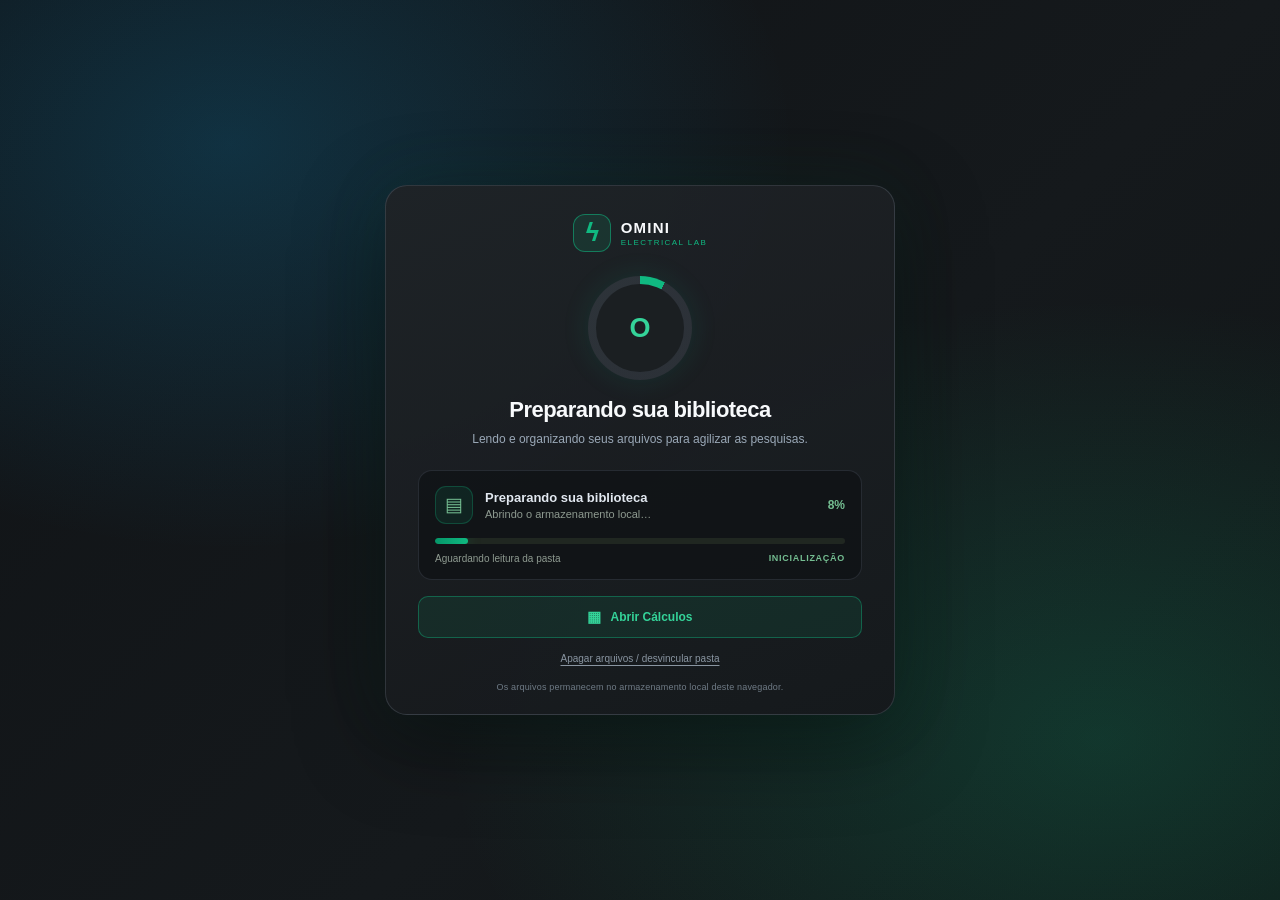
==== commit edcb25e1: "V1" ====
--- a/public/index.html
+++ b/public/index.html
@@ -1106,7 +1106,7 @@
 
 .tools-grid{
 display:grid;
-grid-template-columns:repeat(3,minmax(0,1fr));
+grid-template-columns:repeat(2,minmax(0,1fr));
 gap:13px
 }
 
@@ -1789,8 +1789,8 @@
   <div class="omni-startup-panel">
     <div class="omni-startup-brand"><span class="omni-startup-brand-mark">ϟ</span><span><strong>OMINI</strong><small>ELECTRICAL LAB</small></span></div>
     <div class="omni-startup-ring" id="omniStartupRing" aria-hidden="true"><span>O</span></div>
-    <h1>Preparando sua biblioteca</h1>
-    <p class="omni-startup-caption">Lendo e organizando seus arquivos para agilizar as pesquisas.</p>
+    <h1 id="omniStartupHeading">Preparando sua biblioteca</h1>
+    <p class="omni-startup-caption" id="omniStartupCaption">Lendo e organizando seus arquivos para agilizar as pesquisas.</p>
           <section class="omni-library-loading" id="omniLibraryLoading" aria-live="polite" aria-label="Estado da biblioteca local">
             <div class="omni-library-loading-head"><span class="omni-library-loading-icon" aria-hidden="true">▤</span><div class="omni-library-loading-title"><strong id="omniLibraryLoadingTitle">Preparando sua biblioteca</strong><span id="omniLibraryLoadingText">Abrindo o armazenamento local…</span></div><span class="omni-library-loading-percent" id="omniLibraryLoadingPercent">8%</span></div>
             <div class="omni-library-progress-track" role="progressbar" aria-label="Preparação da biblioteca" aria-valuemin="0" aria-valuemax="100" aria-valuenow="8" id="omniLibraryProgress"><span id="omniLibraryProgressBar"></span></div>
@@ -1846,7 +1846,7 @@
     <button type="button" class="manual-action primary" id="modalImportFolder">Vincular pasta do computador</button>
     <button type="button" class="manual-action primary" id="modalConnectCatalogs">Selecionar outra pasta</button>
   </div>
-  <section class="omni-linked-files" aria-labelledby="omniLinkedTitle"><div class="omni-linked-head"><div><h3 id="omniLinkedTitle">Arquivos vinculados à pesquisa</h3><p id="omniLinkedSummary">Carregando arquivos locais…</p></div><div class="omni-linked-buttons"><button type="button" class="omni-linked-refresh" id="omniLinkedRefresh">Atualizar lista</button><button type="button" class="omni-linked-refresh" id="omniLinkedReindex">Reindexar CATÁLOGOS</button></div></div><div class="omni-linked-origin" id="omniLinkedOrigins" aria-live="polite"></div><div class="omni-linked-list" id="omniLinkedList" aria-live="polite"></div></section>
+  <section class="omni-linked-files" aria-labelledby="omniLinkedTitle"><div class="omni-linked-head"><div><h3 id="omniLinkedTitle">Arquivos vinculados à pesquisa</h3><p id="omniLinkedSummary">Carregando arquivos locais…</p></div><div class="omni-linked-buttons"><button type="button" class="omni-linked-refresh" id="omniLinkedRefresh">Atualizar lista</button><button type="button" class="omni-linked-refresh" id="omniLinkedReindex">Reindexar pasta</button></div></div><div class="omni-linked-origin" id="omniLinkedOrigins" aria-live="polite"></div><div class="omni-linked-list" id="omniLinkedList" aria-live="polite"></div></section>
    <div class="omni-import-note" id="omniFolderSyncStatus">Os arquivos permanecem no computador. O navegador pode pedir autorização de leitura ao reabrir o site.</div>
  </section>
 </div>
@@ -2021,24 +2021,6 @@
 
 <button class="manual-action primary" id="importFolderBtn" type="button">Vincular pasta do computador</button>
 
-<input
-class="manual-import"
-id="folderInput"
-type="file"
-webkitdirectory
-directory
-multiple
-accept=".pdf,.docx,.xls,.xlsx,.xlsm,.pptx,.odt,.ods,.odp,.txt,.md,.csv,.json,.xml,.html,.htm,.log,.rtf,.jpg,.jpeg,.png,.webp,.gif,.bmp,application/pdf,application/vnd.openxmlformats-officedocument.wordprocessingml.document,application/vnd.openxmlformats-officedocument.spreadsheetml.sheet,application/vnd.openxmlformats-officedocument.presentationml.presentation,text/*,image/*"
-/>
-
-<input
-class="manual-import"
-id="filesInput"
-type="file"
-multiple
-accept=".pdf,.docx,.xls,.xlsx,.xlsm,.pptx,.odt,.ods,.odp,.txt,.md,.csv,.json,.xml,.html,.htm,.log,.rtf,.jpg,.jpeg,.png,.webp,.gif,.bmp,application/pdf,application/vnd.openxmlformats-officedocument.wordprocessingml.document,application/vnd.openxmlformats-officedocument.spreadsheetml.sheet,application/vnd.openxmlformats-officedocument.presentationml.presentation,text/*,image/*"
-/>
-
 </div>
 
 <div class="manual-progress" id="manualProgress">
@@ -2078,11 +2060,10 @@
 
 <div class="manual-empty-icon">📁</div>
 
-<b>Nenhuma pasta importada</b>
+<b>Nenhuma pasta vinculada</b>
 
 <p>
-Clique em “Importar pasta” para carregar
-seu banco de manuais.
+Vincule uma pasta do computador para indexar seus arquivos.
 </p>
 
 </div>
@@ -2683,13 +2664,10 @@
 let activeObjectUrl=null;
 
 
-const folderInput=$('#folderInput');
-const filesInput=$('#filesInput');
 const importFolderBtn=$('#importFolderBtn');
-const importFilesBtn=$('#importFilesBtn');
 const connectCatalogsBtn=$('#modalConnectCatalogs');
 const folderSyncStatus=$('#omniFolderSyncStatus');
-let connectedCatalogHandle=null,catalogSyncBusy=false,localCatalogSyncBusy=false,localCatalogInventory=null;
+let connectedCatalogHandle=null,catalogSyncBusy=false;
 const manualSearch=$('#manualSearch');
 const manualTree=$('#manualTree');
 const manualResults=$('#manualResults');
@@ -2840,8 +2818,8 @@
   request.onsuccess=()=>{
    const cursor=request.result;
    if(!cursor){resolve(docs);return}
-   const item=cursor.value,text=String(item.text||"");
-   docs.push({id:item.id,name:item.name,path:item.path,folder:item.folder,size:item.size,lastModified:item.lastModified,type:item.type,mimeType:item.mimeType,pages:item.pages,text:text.replace(/\s+/g," ").slice(0,240),textLength:text.length,connectedFolder:item.connectedFolder,serverManaged:Boolean(item.serverManaged),localServerPath:item.localServerPath||''});
+    const item=cursor.value;if(!item.connectedFolder){cursor.continue();return}const text=String(item.text||"");
+    docs.push({id:item.id,name:item.name,path:item.path,folder:item.folder,size:item.size,lastModified:item.lastModified,type:item.type,mimeType:item.mimeType,pages:item.pages,text:text.replace(/\s+/g," ").slice(0,240),textLength:text.length,connectedFolder:true});
    cursor.continue();
   };
   tx.onerror=()=>reject(tx.error);
@@ -3186,11 +3164,10 @@
 📁
 </div>
 
-<b>Nenhuma pasta importada</b>
+<b>Nenhuma pasta vinculada</b>
 
 <p>
-Clique em “Importar pasta” para carregar
-seu banco de manuais.
+Vincule uma pasta do computador para indexar seus arquivos.
 </p>
 
 </div>
@@ -4055,6 +4032,8 @@
 
 async function importFiles(files,options={}){
 
+if(!options.folderOnly)throw new Error('A biblioteca agora lê arquivos somente pela pasta vinculada do computador.');
+
 const allowedExtensions=['.pdf','.docx','.xls','.xlsx','.xlsm','.pptx','.odt','.ods','.odp','.txt','.md','.csv','.json','.xml','.html','.htm','.log','.rtf','.stp','.step','.jpg','.jpeg','.png','.webp','.gif','.bmp'];
 
 const importedFiles=
@@ -4076,9 +4055,9 @@
 const seenPaths=new Set(),seenNames=new Set(),uniqueFiles=[],duplicateNames=[];
 for(const file of importedFiles){
  const relative=getRelativePath(file),pathKey=normalizePath(relative),nameKey=documentNameKey(file.name),samePath=existingByPath.get(pathKey),sameName=existingByName.get(nameKey),existing=samePath||sameName;
- if(seenNames.has(nameKey)){duplicateNames.push(relative);continue}
+ if(!file.omniConnectedFolder&&seenNames.has(nameKey)){duplicateNames.push(relative);continue}
  seenNames.add(nameKey);
-  if(samePath&&samePath.size===file.size&&samePath.lastModified===file.lastModified){duplicateNames.push(relative);if(file.omniConnectedFolder){const stored=await dbGet(samePath.id);if(stored){stored.connectedFolder=true;stored.path=relative;stored.folder=getFolderFromPath(relative);await dbPut(stored)}}continue}
+   if(samePath&&samePath.size===file.size&&samePath.lastModified===file.lastModified){duplicateNames.push(relative);if(file.omniConnectedFolder){const stored=await dbGet(samePath.id);if(stored){stored.connectedFolder=true;stored.path=relative;stored.folder=getFolderFromPath(relative);stored.fileHandle=file.omniFileHandle||stored.fileHandle||null;stored.blob=null;await dbPut(stored)}}continue}
  if(sameName&&!file.omniConnectedFolder){duplicateNames.push(relative);continue}
  if(existing)file.omniReplaceId=existing.id;
  seenPaths.add(pathKey);uniqueFiles.push(file);
@@ -4112,6 +4091,7 @@
 const isPDF=ext==='.pdf'||file.type==='application/pdf';
 const isImage=file.type.startsWith('image/')||['.jpg','.jpeg','.png','.webp','.gif','.bmp'].includes(ext);
 setProgress(i,filesToImport.length,`${isImage?'Armazenando':'Indexando'} ${file.name}`);
+if(file.omniConnectedFolder)window.OMINI_UPDATE_STARTUP_PROGRESS?.("preloading",`Indexando arquivo ${i+1} de ${filesToImport.length}: ${file.name}`,28+Math.round(i/Math.max(filesToImport.length,1)*52),[{name:file.name,path:getRelativePath(file)}]);
 const path=getRelativePath(file);
 let extracted={text:'',pages:0};
 if(isPDF)extracted=await extractPDFText(file);else if(!isImage)extracted=await extractLocalText(file,ext);
@@ -4157,7 +4137,10 @@
 ),
 
 blob:
-file,
+null,
+
+fileHandle:
+file.omniFileHandle||null,
 
 createdAt:
 Date.now(),
@@ -4169,6 +4152,7 @@
 if(file.omniReplaceId)await dbDelete(file.omniReplaceId);
 
 imported++;
+if(file.omniConnectedFolder)window.OMINI_UPDATE_STARTUP_PROGRESS?.("preloading",`Arquivo indexado ${i+1} de ${filesToImport.length}: ${file.name}`,28+Math.round((i+1)/Math.max(filesToImport.length,1)*52),[{name:file.name,path:getRelativePath(file)}]);
 
 }catch(error){
 
@@ -4179,6 +4163,7 @@
 );
 
 failed++;
+if(file.omniConnectedFolder)window.OMINI_UPDATE_STARTUP_PROGRESS?.("preloading",`Falha ao indexar ${file.name} · ${i+1} de ${filesToImport.length}`,28+Math.round((i+1)/Math.max(filesToImport.length,1)*52),[{name:file.name,path:getRelativePath(file)}]);
 
 }
 
@@ -4188,6 +4173,7 @@
 filesToImport.length,
 filesToImport.length,
 'Concluído'
+if(options.folderOnly)window.OMINI_UPDATE_STARTUP_PROGRESS?.("preloading","Finalizando o índice de pesquisa…",84,window.OMINI_STARTUP_FILES||[]);
 );
 
 await refreshDatabase();
@@ -4203,20 +4189,22 @@
 const CATALOG_CONNECTION_ID='catalogos-root';
 function connectionTransaction(mode,action){return new Promise((resolve,reject)=>{const tx=db.transaction(CONNECTION_STORE,mode),store=tx.objectStore(CONNECTION_STORE);let value;try{value=action(store)}catch(e){reject(e);return}tx.oncomplete=()=>resolve(value);tx.onerror=()=>reject(tx.error||new Error('Falha ao salvar a pasta conectada.'))})}
 async function loadCatalogConnectionRecord(){return new Promise((resolve,reject)=>{const request=db.transaction(CONNECTION_STORE,'readonly').objectStore(CONNECTION_STORE).get(CATALOG_CONNECTION_ID);request.onsuccess=()=>resolve(request.result||null);request.onerror=()=>reject(request.error||new Error('Falha ao ler a pasta vinculada.'))})}
-async function waitForCatalogScans(){while(catalogSyncBusy||localCatalogSyncBusy)await new Promise(resolve=>setTimeout(resolve,120))}
+async function waitForCatalogScans(){while(catalogSyncBusy)await new Promise(resolve=>setTimeout(resolve,120))}
 window.omniClearStoredFiles=async()=>{if(!db)await openDatabase();await waitForCatalogScans();await dbClear();currentFolder='';if(manualSearch)manualSearch.value='';await refreshDatabase();window.dispatchEvent(new Event('omni:manuals-updated'));return true};
-window.omniDisconnectCatalogFolder=async()=>{if(!db)await openDatabase();await waitForCatalogScans();const all=await dbGetAllMetadata(),linked=all.filter(item=>item.connectedFolder||item.serverManaged);await new Promise((resolve,reject)=>{const tx=db.transaction([STORE,CONNECTION_STORE],'readwrite'),records=tx.objectStore(STORE),connections=tx.objectStore(CONNECTION_STORE);for(const item of linked)records.delete(item.id);connections.put({id:CATALOG_CONNECTION_ID,disconnected:true,updatedAt:Date.now()});tx.oncomplete=resolve;tx.onerror=()=>reject(tx.error||new Error('Não foi possível desvincular a pasta.'))});connectedCatalogHandle=null;localCatalogInventory=null;await refreshDatabase();if(folderSyncStatus)folderSyncStatus.textContent='Pasta desvinculada. Os arquivos originais continuam no computador.';window.dispatchEvent(new Event('omni:manuals-updated'));return linked.length};
+window.omniDisconnectCatalogFolder=async()=>{if(!db)await openDatabase();await waitForCatalogScans();const all=await dbGetAllMetadata(),linked=all.filter(item=>item.connectedFolder||item.serverManaged);await new Promise((resolve,reject)=>{const tx=db.transaction([STORE,CONNECTION_STORE],'readwrite'),records=tx.objectStore(STORE),connections=tx.objectStore(CONNECTION_STORE);for(const item of linked)records.delete(item.id);connections.put({id:CATALOG_CONNECTION_ID,disconnected:true,updatedAt:Date.now()});tx.oncomplete=resolve;tx.onerror=()=>reject(tx.error||new Error('Não foi possível desvincular a pasta.'))});connectedCatalogHandle=null;await refreshDatabase();if(folderSyncStatus)folderSyncStatus.textContent='Pasta desvinculada. Os arquivos originais continuam no computador.';window.dispatchEvent(new Event('omni:manuals-updated'));return linked.length};
 async function saveCatalogHandle(handle){await connectionTransaction('readwrite',store=>store.put({id:CATALOG_CONNECTION_ID,handle,updatedAt:Date.now()}));connectedCatalogHandle=handle}
 async function loadCatalogHandle(){return new Promise((resolve,reject)=>{const req=db.transaction(CONNECTION_STORE,'readonly').objectStore(CONNECTION_STORE).get(CATALOG_CONNECTION_ID);req.onsuccess=()=>resolve(req.result?.handle||null);req.onerror=()=>reject(req.error)})}
-async function scanCatalogFiles(dir,prefix='',out=[],issues=[]){let entries=[];try{for await(const item of dir.entries())entries.push(item)}catch(error){issues.push({path:'CATÁLOGOS/'+prefix.replace(/\/$/,''),error:error?.message||String(error)});Object.defineProperty(out,'scanIssues',{value:issues,configurable:true});return out}for(const [name,entry] of entries){if(entry.kind==='directory'){await scanCatalogFiles(entry,prefix+name+'/',out,issues)}else if(entry.kind==='file'){try{const file=await entry.getFile();Object.defineProperty(file,'relativePath',{value:'CATÁLOGOS/'+prefix+name});Object.defineProperty(file,'omniConnectedFolder',{value:true});out.push(file)}catch(error){issues.push({path:'CATÁLOGOS/'+prefix+name,error:error?.message||String(error)})}}}Object.defineProperty(out,'scanIssues',{value:issues,configurable:true});return out}
+ async function scanCatalogFiles(dir,prefix='',out=[],issues=[]){let entries=[];try{for await(const item of dir.entries())entries.push(item)}catch(error){issues.push({path:(connectedCatalogHandle?.name||dir.name||'Pasta')+'/'+prefix.replace(/\/$/,''),error:error?.message||String(error)});Object.defineProperty(out,'scanIssues',{value:issues,configurable:true});return out}for(const [name,entry] of entries){if(entry.kind==='directory'){await scanCatalogFiles(entry,prefix+name+'/',out,issues)}else if(entry.kind==='file'){try{const file=await entry.getFile();Object.defineProperty(file,'relativePath',{value:(connectedCatalogHandle?.name||'Pasta')+'/'+prefix+name});Object.defineProperty(file,'omniConnectedFolder',{value:true});Object.defineProperty(file,'omniFileHandle',{value:entry});out.push(file);if(window.OMINI_FOLDER_PROGRESS){const found=out.length;window.OMINI_UPDATE_STARTUP_PROGRESS?.("catalog","Varrendo a pasta… "+found+" arquivo(s) localizados",Math.min(22,6+Math.floor(found/5)),[])} }catch(error){issues.push({path:prefix+name,error:error?.message||String(error)})}}}Object.defineProperty(out,'scanIssues',{value:issues,configurable:true});return out}
+function publishFolderLoad(text,percent,files=[]){window.OMINI_FOLDER_PROGRESS=true;window.OMINI_STARTUP_FILES=files;const state={stage:percent<24?"catalog":"preloading",text,percent,files};window.OMINI_UPDATE_STARTUP_PROGRESS?.(state.stage,state.text,state.percent,state.files);if(!window.OMINI_UPDATE_STARTUP_PROGRESS)window.dispatchEvent(new CustomEvent("omni:startup-progress",{detail:state}))}
 async function syncCatalogFolder(handle=connectedCatalogHandle,quiet=false){
  if(!handle)return{error:'Pasta CATÁLOGOS ainda não vinculada.'};
  if(catalogSyncBusy)return{busy:true};
  catalogSyncBusy=true;
+  publishFolderLoad(`Abrindo e varrendo a pasta “${handle.name}”…`,5,[])
  try{
   const permission=await handle.queryPermission({mode:'read'});
   if(permission!=='granted'){
-   if(folderSyncStatus)folderSyncStatus.textContent='A pasta está vinculada, mas precisa de autorização. Clique em “Vincular pasta CATÁLOGOS”.';
+   if(folderSyncStatus)folderSyncStatus.textContent='A pasta está vinculada, mas precisa de autorização. Clique em “Vincular pasta do computador”.';
    return{error:'A autorização de leitura expirou. Vincule a pasta novamente.'};
   }
   const files=await scanCatalogFiles(handle);
@@ -4226,11 +4214,11 @@
   const unsupported=[...new Set(files.filter(file=>!supported.some(ext=>file.name.toLocaleLowerCase('pt-BR').endsWith(ext))).map(file=>{const dot=file.name.lastIndexOf('.');return dot>=0?file.name.slice(dot).toLowerCase():'(sem extensão)'}))];
   let lastScan={total:files.length,compatible:compatible.length,unsupported:unsupported.slice(0,12),failed:0,inaccessible:scanIssues.length,inaccessibleExamples:scanIssues.slice(0,8).map(item=>item.path),status:'indexando',at:Date.now()};
   await connectionTransaction('readwrite',store=>store.put({id:CATALOG_CONNECTION_ID,handle,updatedAt:Date.now(),lastScan}));
-  if(folderSyncStatus)folderSyncStatus.textContent=`CATÁLOGOS · ${files.length} encontrado(s), ${compatible.length} compatível(is), ${scanIssues.length} inacessível(is). Indexando os disponíveis…`;
+  if(folderSyncStatus)folderSyncStatus.textContent=`${handle.name} · ${files.length} arquivo(s) encontrado(s), indexando conteúdo…`;
   window.dispatchEvent(new Event('omni:manuals-updated'));
   const seen=new Set(files.map(file=>String(file.relativePath).toLocaleLowerCase('pt-BR')));
    const before=await dbGetAllMetadata(),tracked=before.filter(doc=>doc.connectedFolder);
-  const result=await importFiles(files,{silent:true});
+   const result=await importFiles(files,{silent:true,folderOnly:true});
   let removed=0;
   for(const item of tracked){if(!seen.has(String(item.path||'').toLocaleLowerCase('pt-BR'))){await dbDelete(item.id);removed++}}
    const after=await dbGetAllMetadata(),indexed=after.filter(doc=>doc.connectedFolder).length;
@@ -4238,25 +4226,24 @@
   await connectionTransaction('readwrite',store=>store.put({id:CATALOG_CONNECTION_ID,handle,updatedAt:Date.now(),lastScan}));
   if(removed||result.imported)await refreshDatabase();
   else window.dispatchEvent(new Event('omni:manuals-updated'));
-  if(folderSyncStatus)folderSyncStatus.textContent=`CATÁLOGOS · ${files.length} encontrado(s), ${compatible.length} compatível(is), ${indexed} indexado(s)${scanIssues.length?`, ${scanIssues.length} inacessível(is)`:''}${unsupported.length?`, ${unsupported.length} formato(s) ignorado(s)`:''}${result.failed?`, ${result.failed} falha(s)`:''}.`;
-  if(!quiet&&(result.imported||removed||result.failed))showToast(`CATÁLOGOS atualizada · ${result.imported} novo(s)/alterado(s), ${removed} removido(s)${result.failed?`, ${result.failed} falha(s)`:''}.`);
+  if(folderSyncStatus)folderSyncStatus.textContent=`${handle.name} · ${files.length} encontrado(s), ${indexed} indexado(s)${scanIssues.length?`, ${scanIssues.length} inacessível(is)`:''}${unsupported.length?`, ${unsupported.length} formato(s) ignorado(s)`:''}${result.failed?`, ${result.failed} falha(s)`:''}.`;
+  if(!quiet&&(result.imported||removed||result.failed))showToast(`${handle.name} atualizada · ${result.imported} novo(s)/alterado(s), ${removed} removido(s)${result.failed?`, ${result.failed} falha(s)`:''}.`)
+   if(!quiet&&indexed){window.OMINI_PRESEARCH_PENDING=true;window.dispatchEvent(new Event("omni:presearch-request"))}
   return{lastScan,imported:result.imported,removed};
  }catch(error){
   console.error('Sincronização CATÁLOGOS:',error);
   const message=error?.message||String(error)||'erro desconhecido';
   try{const old=await loadCatalogHandle();await connectionTransaction('readwrite',store=>store.put({id:CATALOG_CONNECTION_ID,handle:old||handle,updatedAt:Date.now(),lastScan:{status:'erro',error:message,at:Date.now()}}))}catch{}
-  if(folderSyncStatus)folderSyncStatus.textContent=`Falha ao ler CATÁLOGOS: ${message}. Clique em “Vincular pasta CATÁLOGOS” para selecionar novamente.`;
+  if(folderSyncStatus)folderSyncStatus.textContent=`Falha ao ler a pasta: ${message}. Clique em “Vincular pasta do computador” para selecionar novamente.`;
   if(!quiet)showToast('Não foi possível sincronizar CATÁLOGOS: '+message);
   return{error:message};
  }finally{catalogSyncBusy=false}
 }
-async function findNamedDirectory(parent,name){const wanted=String(name).normalize('NFC').toLocaleLowerCase('pt-BR');for await(const [entryName,entry] of parent.entries()){if(entry.kind==='directory'&&String(entryName).normalize('NFC').toLocaleLowerCase('pt-BR')===wanted)return entry}return null}
-async function resolveCatalogsDirectory(root){if(String(root.name||'').normalize('NFC').toLocaleLowerCase('pt-BR')==='catálogos')return root;const paths=[['CATÁLOGOS'],['omini','CATÁLOGOS'],['OMINI-EK','omini','CATÁLOGOS'],['DOCS','OMINI-EK','omini','CATÁLOGOS'],['Documentos','DOCS','OMINI-EK','omini','CATÁLOGOS'],['OneDrive - SAT','Documentos','DOCS','OMINI-EK','omini','CATÁLOGOS'],['GERAIS','CATÁLOGOS'],['DOCS','GERAIS','CATÁLOGOS'],['Documentos','DOCS','GERAIS','CATÁLOGOS'],['OneDrive - SAT','Documentos','DOCS','GERAIS','CATÁLOGOS']];for(const parts of paths){let current=root;for(const part of parts){current=await findNamedDirectory(current,part);if(!current)break}if(current)return current}throw new Error('Não encontrei CATÁLOGOS. A pasta disponível está em Documentos\\DOCS\\GERAIS\\CATÁLOGOS; selecione Documentos, DOCS, GERAIS ou a própria CATÁLOGOS.')}
-async function syncLocalServerCatalog(quiet=true,force=false){if(localCatalogSyncBusy)return{busy:true};if(location.protocol!=='http:'||location.hostname!=='127.0.0.1')return{available:false};localCatalogSyncBusy=true;try{if(!force){const connection=await loadCatalogConnectionRecord();if(connection?.disconnected)return{available:false,disconnected:true}}if(folderSyncStatus)folderSyncStatus.textContent='Atualizando a lista de CATÁLOGOS neste computador…';const response=await fetch('/api/catalogos/list',{cache:'no-store'});if(!response.ok){let detail='';try{detail=(await response.json()).error||''}catch{}throw new Error(detail||'O serviço local não conseguiu ler CATÁLOGOS.');}const inventory=await response.json();if(!inventory.ok)throw new Error(inventory.error||'CATÁLOGOS não está disponível.');localCatalogInventory=inventory;const existing=await dbGetAllMetadata(),managed=existing.filter(item=>item.serverManaged),byId=new Map(managed.map(item=>[String(item.id),item])),seen=new Set(),put=[];for(const file of inventory.files||[]){const id=String(file.id),previous=byId.get(id),same=previous&&Number(previous.size)===Number(file.size)&&Number(previous.lastModified)===Number(file.lastModified);seen.add(id);put.push({...same?previous:{},id,name:file.name,path:file.path,folder:getFolderFromPath(file.path),size:Number(file.size||0),lastModified:Number(file.lastModified||0),type:file.type||'',mimeType:file.mimeType||'',serverManaged:true,localServerPath:file.relativePath,contentSupported:file.contentSupported!==false,connectedFolder:true,blob:null,text:same?String(previous.text||''):'',normalizedText:same?String(previous.normalizedText||''):'',pages:same?Number(previous.pages||0):0,learnedFacts:same&&Array.isArray(previous.learnedFacts)?previous.learnedFacts:[],createdAt:same?previous.createdAt:Date.now()});}const remove=managed.filter(item=>!seen.has(String(item.id)));await new Promise((resolve,reject)=>{const tx=db.transaction(STORE,'readwrite'),store=tx.objectStore(STORE);for(const item of put)store.put(item);for(const item of remove)store.delete(item.id);tx.oncomplete=resolve;tx.onerror=()=>reject(tx.error||new Error('Não foi possível atualizar o índice local.'))});const connection={id:CATALOG_CONNECTION_ID,serverManaged:true,label:inventory.label||'CATÁLOGOS',root:inventory.root,updatedAt:Date.now(),lastScan:{status:'concluída',total:Number(inventory.total||0),compatible:Number(inventory.extractable||0),indexed:(inventory.files||[]).length,inaccessible:Number(inventory.inaccessible||0),unsupported:Object.entries(inventory.unsupported||{}).map(([ext,count])=>`${ext}: ${count}`).slice(0,12),metadataOnly:Object.entries(inventory.metadataOnly||{}).map(([ext,count])=>`${ext}: ${count}`).slice(0,12),at:Date.now()}};await connectionTransaction('readwrite',store=>store.put(connection));await refreshDatabase();if(folderSyncStatus)folderSyncStatus.textContent=`${inventory.label||'Biblioteca local'}: ${(inventory.files||[]).length} arquivo(s) pesquisáveis por nome; conteúdo extraído sob demanda · ${inventory.root}`;if(!quiet)showToast(`${inventory.label||'Biblioteca local'} atualizada: ${(inventory.files||[]).length} arquivo(s) disponíveis. O conteúdo é lido apenas quando necessário.`);return{available:true,total:(inventory.files||[]).length,root:inventory.root}}catch(error){console.warn('Não foi possível atualizar CATÁLOGOS pelo serviço local:',error);if(folderSyncStatus)folderSyncStatus.textContent=`Serviço local de CATÁLOGOS indisponível: ${error?.message||String(error)}`;return{available:false,error:error?.message||String(error)}}finally{localCatalogSyncBusy=false}}
-async function connectCatalogs(){try{if(location.protocol==='http:'&&location.hostname==='127.0.0.1'){const result=await syncLocalServerCatalog(false,true);if(result.available)return;throw new Error(result.error||'O serviço local de arquivos não respondeu. Feche e abra pelo atalho “Iniciar OMINI”.')}if(!window.showDirectoryPicker)throw new Error('Este navegador não oferece seleção direta de pastas. Abra o site pelo atalho “Iniciar OMINI” para pesquisar CATÁLOGOS automaticamente.');const selected=await window.showDirectoryPicker({id:'omini-catalogos',mode:'read',startIn:'documents'}),handle=await resolveCatalogsDirectory(selected);const permission=await handle.queryPermission({mode:'read'});if(permission!=='granted'&&await handle.requestPermission({mode:'read'})!=='granted')throw new Error('A permissão de leitura não foi concedida.');connectedCatalogHandle=handle;await saveCatalogHandle(handle);if(folderSyncStatus)folderSyncStatus.textContent='Conectando e indexando CATÁLOGOS…';await syncCatalogFolder(handle,false)}catch(error){if(error?.name==='AbortError')return;console.error(error);showToast('Não foi possível conectar CATÁLOGOS: '+(error?.message||String(error)||'erro desconhecido'))}}
-async function restoreCatalogConnection(){try{connectedCatalogHandle=await loadCatalogHandle();if(!connectedCatalogHandle)return;const permission=await connectedCatalogHandle.queryPermission({mode:'read'});if(permission==='granted'){await syncCatalogFolder(connectedCatalogHandle,true)}else if(folderSyncStatus)folderSyncStatus.textContent='CATÁLOGOS vinculada. Clique em “Vincular pasta CATÁLOGOS” para autorizar a leitura novamente.'}catch(error){console.warn('Não foi possível restaurar a pasta CATÁLOGOS:',error)}}
+async function connectCatalogs(){try{if(!window.isSecureContext||!window.showDirectoryPicker)throw new Error('A seleção direta de pasta exige Chrome ou Edge em localhost/HTTPS. Abra o site pelo atalho local do OMINI.');const handle=await window.showDirectoryPicker({id:'omini-user-folder',mode:'read',startIn:'documents'});const permission=await handle.queryPermission({mode:'read'});if(permission!=='granted'&&await handle.requestPermission({mode:'read'})!=='granted')throw new Error('A permissão de leitura não foi concedida.');connectedCatalogHandle=handle;await saveCatalogHandle(handle);if(folderSyncStatus)folderSyncStatus.textContent=`Lendo e indexando a pasta “${handle.name}”…`;await syncCatalogFolder(handle,false)}catch(error){if(error?.name==='AbortError')return;console.error(error);showToast('Não foi possível conectar a pasta: '+(error?.message||String(error)||'erro desconhecido'))}}
+async function restoreCatalogConnection(){try{connectedCatalogHandle=await loadCatalogHandle();if(!connectedCatalogHandle)return;const permission=await connectedCatalogHandle.queryPermission({mode:'read'});if(permission==='granted'){await syncCatalogFolder(connectedCatalogHandle,true)}else if(folderSyncStatus)folderSyncStatus.textContent='Pasta vinculada. Clique em “Vincular pasta do computador” para autorizar a leitura novamente.'}catch(error){console.warn('Não foi possível restaurar a pasta CATÁLOGOS:',error)}}
 connectCatalogsBtn?.addEventListener('click',connectCatalogs);
-window.omniReindexCatalogs=async()=>{const local=await syncLocalServerCatalog(false,true);if(local.available)return local;if(!connectedCatalogHandle)connectedCatalogHandle=await loadCatalogHandle();return syncCatalogFolder(connectedCatalogHandle,false)};
+window.addEventListener('omni:connect-folder',connectCatalogs);
+window.omniReindexCatalogs=async()=>{if(!connectedCatalogHandle)connectedCatalogHandle=await loadCatalogHandle();return syncCatalogFolder(connectedCatalogHandle,false)};
 
 /* =========================================================
    ABERTURA DE PDF / FOTO
@@ -4293,24 +4280,12 @@
 
 }
 
-if(item.serverManaged&&item.localServerPath&&item.type!=='image'){
-const url='/api/catalogos/file?path='+encodeURIComponent(item.localServerPath);
-const tab=pdfTab||window.open('about:blank','_blank');
-if(tab){tab.location.href=url;tab.document.title=item.name||'Documento local';return}
-showToast('O navegador bloqueou a nova guia. Permita pop-ups para este arquivo.');
-return;
-}
-
-if(item.serverManaged&&item.localServerPath&&item.type==='image'&&!item.blob){
-const response=await fetch('/api/catalogos/file?path='+encodeURIComponent(item.localServerPath),{cache:'no-store'});
-if(!response.ok){showToast('Não foi possível abrir a imagem local.');return}
-item.blob=await response.blob();
-}
+ if(!item.blob&&item.fileHandle){try{let permission=await item.fileHandle.queryPermission({mode:'read'});if(permission!=='granted')permission=await item.fileHandle.requestPermission({mode:'read'});if(permission!=='granted')throw new Error('Autorize a leitura da pasta vinculada.');item.blob=await item.fileHandle.getFile()}catch(error){showToast(error?.message||'Não foi possível ler o arquivo da pasta vinculada.');return}}
 
 if(!item.blob){
 
 showToast(
-'Este arquivo original não está disponível. Importe novamente.'
+ 'O arquivo não está acessível. Vincule novamente a pasta do computador.'
 );
 
 return;
@@ -4430,37 +4405,6 @@
 
 importFolderBtn?.addEventListener('click',connectCatalogs);
 
-importFilesBtn?.addEventListener(
-'click',
-()=>filesInput.click()
-);
-
-folderInput?.addEventListener(
-'change',
-async e=>{
-
-await importFiles(
-e.target.files
-);
-
-e.target.value='';
-
-}
-);
-
-filesInput?.addEventListener(
-'change',
-async e=>{
-
-await importFiles(
-e.target.files
-);
-
-e.target.value='';
-
-}
-);
-
 clearDatabaseBtn?.addEventListener(
 'click',
 async()=>{
@@ -4563,8 +4507,7 @@
 await refreshDatabase();
 const initialFiles=await dbGetAllMetadata();
 publishStartup('catalog','Verificando a biblioteca de arquivos…',68,initialFiles);
-let localCatalog={available:false};
-if(!window.OMINI_CANCEL_STARTUP_PRESEARCH){localCatalog=await syncLocalServerCatalog(true);if(!localCatalog.available&&!localCatalog.disconnected&&!window.OMINI_CANCEL_STARTUP_PRESEARCH)await restoreCatalogConnection();}
+if(!window.OMINI_CANCEL_STARTUP_PRESEARCH)await restoreCatalogConnection();
 const readyFiles=await dbGetAllMetadata();
 if(window.OMINI_CANCEL_STARTUP_PRESEARCH)publishStartup('preloading','Concluindo a limpeza solicitada…',96,readyFiles);
 else publishStartup(readyFiles.length?'preloading':'ready',readyFiles.length?'Pré-lendo documentos e imagens para agilizar sua primeira pesquisa…':'Biblioteca pronta · nenhum arquivo cadastrado',readyFiles.length?70:100,readyFiles);
@@ -4692,7 +4635,7 @@
 .omni-import-kicker{font-size:10px;letter-spacing:.16em;color:#00E676;margin-bottom:13px}
 .omni-import-dialog h2{margin:0 35px 10px 0;font-size:27px;letter-spacing:-.04em}
 .omni-import-dialog p{margin:0 0 23px;color:rgba(237,242,237,.7);font-size:13px;line-height:1.6}
-.omni-import-actions{display:grid;grid-template-columns:repeat(3,minmax(0,1fr));gap:10px}
+.omni-import-actions{display:grid;grid-template-columns:repeat(2,minmax(0,1fr));gap:10px}
 .omni-import-actions button{width:100%;min-height:48px}
 .omni-import-note{margin-top:18px;font-size:10px;color:rgba(237,242,237,.48)}
 .omni-import-dialog{max-height:min(88vh,820px);overflow:auto}.omni-linked-files{margin-top:22px;padding-top:18px;border-top:1px solid rgba(237,242,237,.14)}.omni-linked-head{display:flex;align-items:center;justify-content:space-between;gap:12px}.omni-linked-head h3{margin:0;font-size:14px}.omni-linked-head p{margin:5px 0 0;color:rgba(237,242,237,.58);font-size:11px}.omni-linked-buttons{display:flex;flex-wrap:wrap;gap:6px}.omni-linked-refresh{flex:none;padding:7px 10px;border:1px solid rgba(237,242,237,.16);border-radius:9px;background:rgba(255,255,255,.06);color:#e2e8f0;font:inherit;font-size:11px;cursor:pointer}.omni-linked-origin{display:grid;gap:6px;margin:14px 0 10px}.omni-linked-origin div{padding:8px 10px;border-radius:9px;background:rgba(255,255,255,.05);font-size:11px;color:rgba(237,242,237,.78)}.omni-linked-list{display:grid;gap:5px;max-height:220px;overflow:auto}.omni-linked-item{display:flex;align-items:flex-start;justify-content:space-between;gap:12px;padding:8px 10px;border:1px solid rgba(237,242,237,.10);border-radius:9px;background:rgba(255,255,255,.035)}.omni-linked-name{min-width:0;overflow-wrap:anywhere;color:#e2e8f0;font-size:11px;font-weight:650}.omni-linked-path{margin-top:3px;overflow-wrap:anywhere;color:rgba(237,242,237,.47);font-size:9px}.omni-linked-type{flex:none;padding:3px 6px;border-radius:5px;background:rgba(145,215,173,.12);color:#00E676;font-size:9px;font-weight:800}.omni-linked-empty{padding:13px 10px;border:1px dashed rgba(237,242,237,.18);border-radius:9px;color:rgba(237,242,237,.58);font-size:11px;line-height:1.5}@media(max-width:480px){.omni-import-dialog{padding:26px 20px}.omni-import-actions{grid-template-columns:1fr}}
@@ -4719,7 +4662,7 @@
    request.onsuccess=()=>{
     const cursor=request.result;
     if(!cursor){resolve(items);return}
-    const item=cursor.value;
+     const item=cursor.value;if(name==="manuals"&&!item.connectedFolder){cursor.continue();return}
     items.push(name==="manuals"?{id:item.id,name:item.name,path:item.path,connectedFolder:item.connectedFolder,serverManaged:item.serverManaged,localServerPath:item.localServerPath}:item);
     cursor.continue();
    };
@@ -4727,7 +4670,7 @@
   });
  }
  function addOrigin(text){const row=document.createElement('div');row.textContent=text;linkedOrigins.appendChild(row)}
- async function refreshLinkedFiles(){if(!linkedSummary||!linkedOrigins||!linkedList)return;linkedSummary.textContent='Lendo a biblioteca armazenada neste navegador…';linkedOrigins.replaceChildren();linkedList.replaceChildren();try{const db=await openLocalDb();let docs=[],connections=[];try{[docs,connections]=await Promise.all([readStore(db,'manuals'),readStore(db,'folderConnections')])}finally{db.close()}const catalogDocs=docs.filter(d=>d.connectedFolder),catalogImported=docs.filter(d=>!d.connectedFolder&&String(d.path||'').replace(/\\/g,'/').toLocaleUpperCase('pt-BR').startsWith('CATÁLOGOS/')),siteDocs=docs.filter(d=>!d.connectedFolder&&!String(d.path||'').replace(/\\/g,'/').toLocaleUpperCase('pt-BR').startsWith('CATÁLOGOS/')),connection=connections.find(c=>c.id==='catalogos-root');let connectionText=connection?.serverManaged?`${connection.label||'Biblioteca local'}: vinculada ao OMINI neste computador`:'CATÁLOGOS: não vinculada';if(!connection?.serverManaged&&connection&&connection.handle){let permission='unknown';try{permission=await connection.handle.queryPermission({mode:'read'})}catch{}connectionText=permission==='granted'?'CATÁLOGOS: vinculada e autorizada para leitura':'CATÁLOGOS: vinculada; precisa autorizar a leitura'}const scan=connection?.lastScan;if(scan){const countLabel=connection?.serverManaged?'arquivo(s) pesquisáveis por nome':'indexado(s)';addOrigin(`${connectionText} · ${catalogDocs.length} ${countLabel} · ${scan.total||0} encontrado(s) na pasta · ${scan.compatible||0} compatível(is)${scan.failed?` · ${scan.failed} falha(s)`:''}`);if(connection?.serverManaged)addOrigin(`Pasta: ${connection.root||'CATÁLOGOS'} · conteúdo lido sob demanda para evitar copiar os arquivos grandes para o navegador`);if(scan.status==='erro')addOrigin(`Falha na leitura: ${scan.error||'erro desconhecido'}; use “Vincular pasta CATÁLOGOS” para selecionar novamente`);else if(scan.status==='indexando')addOrigin(`Varredura encontrou ${scan.total||0} arquivo(s), ${scan.compatible||0} compatível(is); indexação em andamento`);if(scan.inaccessible)addOrigin(`${scan.inaccessible} item(ns) não puderam ser lidos: ${(scan.inaccessibleExamples||[]).join(', ')}. Arquivos somente online no OneDrive podem precisar estar baixados no computador.`);if(scan.unsupported?.length)addOrigin(`Extensões ignoradas: ${scan.unsupported.join(', ')}`)}else addOrigin(`${connectionText} · ${catalogDocs.length} indexado(s) · nenhuma varredura registrada; use “Reindexar CATÁLOGOS”`);if(catalogImported.length)addOrigin(`CATÁLOGOS importada para a biblioteca local: ${catalogImported.length} arquivo(s), disponíveis para pesquisa; sincronização automática ${catalogDocs.length?'ativa':'não confirmada'}`);if(siteDocs.length||!catalogImported.length)addOrigin(`Outros arquivos importados para a biblioteca local: ${siteDocs.length}`);linkedSummary.textContent=`${docs.length} arquivo(s) disponíveis na pesquisa local.`;if(!docs.length){const empty=document.createElement('div');empty.className='omni-linked-empty';empty.textContent='Nenhum arquivo está disponível para pesquisa. Importe arquivos ou vincule a pasta CATÁLOGOS.';linkedList.appendChild(empty);return}docs.sort((a,b)=>String(a.name||'').localeCompare(String(b.name||''),'pt-BR'));for(const doc of docs){const row=document.createElement('div');row.className='omni-linked-item';const info=document.createElement('div');info.style.minWidth='0';const name=document.createElement('div');name.className='omni-linked-name';name.textContent=doc.name||'Arquivo sem nome';const path=document.createElement('div');path.className='omni-linked-path';const fromCatalogPath=String(doc.path||'').replace(/\\/g,'/').toLocaleUpperCase('pt-BR').startsWith('CATÁLOGOS/');path.textContent=(doc.serverManaged?'Origem: biblioteca sincronizada · ':doc.connectedFolder?'Origem: pasta CATÁLOGOS sincronizada · ':fromCatalogPath?'Origem: CATÁLOGOS importada para a biblioteca local · ':'Origem: biblioteca local · ')+(doc.path||doc.name||'');info.append(name,path);const type=document.createElement('span');type.className='omni-linked-type';type.textContent=(String(doc.name||'').split('.').pop()||'ARQ').toUpperCase();row.append(info,type);linkedList.appendChild(row)}}catch(error){console.error('Não foi possível listar os arquivos vinculados:',error);linkedSummary.textContent='Não foi possível ler a biblioteca local.';const empty=document.createElement('div');empty.className='omni-linked-empty';empty.textContent=error?.message||'Verifique se a biblioteca já foi inicializada pelo site.';linkedList.appendChild(empty)}}
+ async function refreshLinkedFiles(){if(!linkedSummary||!linkedOrigins||!linkedList)return;linkedSummary.textContent='Lendo a biblioteca armazenada neste navegador…';linkedOrigins.replaceChildren();linkedList.replaceChildren();try{const db=await openLocalDb();let docs=[],connections=[];try{[docs,connections]=await Promise.all([readStore(db,'manuals'),readStore(db,'folderConnections')])}finally{db.close()}const catalogDocs=docs.filter(d=>d.connectedFolder),catalogImported=docs.filter(d=>!d.connectedFolder&&String(d.path||'').replace(/\\/g,'/').toLocaleUpperCase('pt-BR').startsWith('CATÁLOGOS/')),siteDocs=docs.filter(d=>!d.connectedFolder&&!String(d.path||'').replace(/\\/g,'/').toLocaleUpperCase('pt-BR').startsWith('CATÁLOGOS/')),connection=connections.find(c=>c.id==='catalogos-root');let connectionText=connection?.serverManaged?`${connection.label||'Biblioteca local'}: vinculada ao OMINI neste computador`:'Pasta do computador: não vinculada';if(!connection?.serverManaged&&connection&&connection.handle){let permission='unknown';try{permission=await connection.handle.queryPermission({mode:'read'})}catch{}connectionText=permission==='granted'?'Pasta do computador: vinculada e autorizada para leitura':'Pasta do computador: vinculada; precisa autorizar a leitura'}const scan=connection?.lastScan;if(scan){const countLabel=connection?.serverManaged?'arquivo(s) pesquisáveis por nome':'indexado(s)';addOrigin(`${connectionText} · ${catalogDocs.length} ${countLabel} · ${scan.total||0} encontrado(s) na pasta · ${scan.compatible||0} compatível(is)${scan.failed?` · ${scan.failed} falha(s)`:''}`);if(connection?.serverManaged)addOrigin(`Pasta: ${connection.root||'CATÁLOGOS'} · conteúdo lido sob demanda para evitar copiar os arquivos grandes para o navegador`);if(scan.status==='erro')addOrigin(`Falha na leitura: ${scan.error||'erro desconhecido'}; use “Vincular pasta CATÁLOGOS” para selecionar novamente`);else if(scan.status==='indexando')addOrigin(`Varredura encontrou ${scan.total||0} arquivo(s), ${scan.compatible||0} compatível(is); indexação em andamento`);if(scan.inaccessible)addOrigin(`${scan.inaccessible} item(ns) não puderam ser lidos: ${(scan.inaccessibleExamples||[]).join(', ')}. Arquivos somente online no OneDrive podem precisar estar baixados no computador.`);if(scan.unsupported?.length)addOrigin(`Extensões ignoradas: ${scan.unsupported.join(', ')}`)}else addOrigin(`${connectionText} · ${catalogDocs.length} indexado(s) · nenhuma varredura registrada; use “Reindexar pasta”`);if(catalogImported.length)addOrigin(`CATÁLOGOS importada para a biblioteca local: ${catalogImported.length} arquivo(s), disponíveis para pesquisa; sincronização automática ${catalogDocs.length?'ativa':'não confirmada'}`);if(siteDocs.length||!catalogImported.length)addOrigin(`Outros arquivos importados para a biblioteca local: ${siteDocs.length}`);linkedSummary.textContent=`${docs.length} arquivo(s) disponíveis na pesquisa local.`;if(!docs.length){const empty=document.createElement('div');empty.className='omni-linked-empty';empty.textContent='Nenhum arquivo está disponível. Vincule uma pasta do computador para começar.';linkedList.appendChild(empty);return}docs.sort((a,b)=>String(a.name||'').localeCompare(String(b.name||''),'pt-BR'));for(const doc of docs){const row=document.createElement('div');row.className='omni-linked-item';const info=document.createElement('div');info.style.minWidth='0';const name=document.createElement('div');name.className='omni-linked-name';name.textContent=doc.name||'Arquivo sem nome';const path=document.createElement('div');path.className='omni-linked-path';const fromCatalogPath=String(doc.path||'').replace(/\\/g,'/').toLocaleUpperCase('pt-BR').startsWith('CATÁLOGOS/');path.textContent=(doc.serverManaged?'Origem: biblioteca sincronizada · ':doc.connectedFolder?'Origem: pasta CATÁLOGOS sincronizada · ':fromCatalogPath?'Origem: CATÁLOGOS importada para a biblioteca local · ':'Origem: biblioteca local · ')+(doc.path||doc.name||'');info.append(name,path);const type=document.createElement('span');type.className='omni-linked-type';type.textContent=(String(doc.name||'').split('.').pop()||'ARQ').toUpperCase();row.append(info,type);linkedList.appendChild(row)}}catch(error){console.error('Não foi possível listar os arquivos vinculados:',error);linkedSummary.textContent='Não foi possível ler a biblioteca local.';const empty=document.createElement('div');empty.className='omni-linked-empty';empty.textContent=error?.message||'Verifique se a biblioteca já foi inicializada pelo site.';linkedList.appendChild(empty)}}
  function show(){modal.classList.add('is-open');modal.setAttribute('aria-hidden','false');refreshLinkedFiles();close.focus();}
  function hide(){modal.classList.remove('is-open');modal.setAttribute('aria-hidden','true');open.focus();}
  open?.addEventListener('click',show);
@@ -4799,7 +4742,7 @@
 .omni-chat-sidebar-note{margin-top:auto;padding:12px 9px;border-top:1px solid var(--line);color:var(--muted);font-size:9px;line-height:1.5}
 .omni-chat-main{position:relative;display:flex;flex-direction:column;min-width:0;min-height:0}.omni-chat-header{height:62px;flex:0 0 62px;display:flex;justify-content:space-between;align-items:center;padding:0 26px;border-bottom:1px solid var(--line);background:var(--bg)}.omni-chat-title{font-size:14px;font-weight:760}.omni-chat-subtitle{margin-top:3px;color:var(--muted);font-size:10px}.omni-chat-local{display:flex;align-items:center;gap:7px;padding:7px 10px;border:1px solid var(--line);border-radius:999px;color:var(--muted);font-size:10px}.omni-chat-local i{width:6px;height:6px;border-radius:50%;background:var(--green)}
 .omni-chat-transcript{flex:1;min-height:0;overflow:auto;scroll-behavior:smooth;padding:30px 22px 24px}.omni-chat-welcome{width:min(700px,100%);min-height:100%;margin:0 auto;display:flex;flex-direction:column;justify-content:center;align-items:center;text-align:center;padding:20px 0 50px}.omni-chat-welcome[hidden]{display:none}.omni-chat-orb{display:grid;place-items:center;width:42px;height:42px;border-radius:14px;background:var(--green);color:#fff;font-size:17px;font-weight:800}.omni-chat-eyebrow{margin-top:17px;color:var(--green);font-size:9px;font-weight:800;letter-spacing:.18em}.omni-chat-welcome h1{margin:13px 0 8px;font-size:clamp(24px,3.3vw,36px);font-weight:730;letter-spacing:-.055em}.omni-chat-welcome p{max-width:510px;margin:0;color:var(--muted);font-size:12px;line-height:1.7}
-.omni-chat-suggestions{display:grid;grid-template-columns:repeat(3,minmax(0,1fr));gap:9px;width:100%;margin-top:28px;text-align:left}.omni-chat-suggestions button{min-height:76px;display:flex;align-items:flex-start;justify-content:space-between;gap:10px;padding:13px;border:1px solid var(--line);border-radius:13px;background:var(--surface-solid);color:var(--ink);font:600 10px Bahnschrift,Inter,system-ui,sans-serif;line-height:1.45;text-align:left;cursor:pointer;transition:transform .2s,border-color .2s,background .2s}.omni-chat-suggestions button:hover{transform:translateY(-2px);border-color:var(--green);background:var(--surface-hover)}.omni-chat-suggestions button span{color:var(--green);font-size:13px}
+.omni-chat-suggestions{display:grid;grid-template-columns:repeat(2,minmax(0,1fr));gap:9px;width:100%;margin-top:28px;text-align:left}.omni-chat-suggestions button{min-height:76px;display:flex;align-items:flex-start;justify-content:space-between;gap:10px;padding:13px;border:1px solid var(--line);border-radius:13px;background:var(--surface-solid);color:var(--ink);font:600 10px Bahnschrift,Inter,system-ui,sans-serif;line-height:1.45;text-align:left;cursor:pointer;transition:transform .2s,border-color .2s,background .2s}.omni-chat-suggestions button:hover{transform:translateY(-2px);border-color:var(--green);background:var(--surface-hover)}.omni-chat-suggestions button span{color:var(--green);font-size:13px}
 .omni-chat-message{width:min(760px,100%);margin:0 auto 24px;display:flex;gap:12px;align-items:flex-start}.omni-chat-user{justify-content:flex-end}.omni-chat-user .omni-chat-bubble{max-width:min(78%,570px);padding:12px 15px;border:1px solid var(--line);border-radius:17px 17px 4px 17px;background:var(--paper2);color:var(--ink);font-size:12px;line-height:1.65;white-space:pre-wrap;overflow-wrap:anywhere}
 .omni-chat-assistant{display:block!important;margin-top:0!important;border:0!important;border-radius:0!important;padding:0!important;background:transparent!important;box-shadow:none!important}.omni-chat-answer-head{display:flex!important;justify-content:flex-start!important;margin:0 0 7px!important}.omni-chat-answer-label{color:var(--green);font-size:11px;font-weight:800;letter-spacing:.1em}.omni-chat-answer-body{color:var(--ink);font-size:14px;line-height:1.75;white-space:pre-wrap;overflow-wrap:anywhere}.omni-chat-assistant .omini-ai-sources{display:flex;flex-direction:column;align-items:stretch;gap:6px;margin-top:13px;padding-top:11px;border-top:1px solid var(--line);counter-reset:found-doc}.omni-chat-assistant .omini-ai-source{display:flex;align-items:center;gap:9px;width:100%;max-width:100%;padding:9px 11px;border:1px solid var(--line);border-radius:10px;background:var(--surface-solid);color:var(--ink);font-size:11px;line-height:1.45;white-space:normal;overflow-wrap:anywhere;transition:background .15s}.omni-chat-assistant .omini-ai-source::before{counter-increment:found-doc;content:counter(found-doc);display:grid;place-items:center;flex:0 0 20px;height:20px;border-radius:6px;background:var(--paper2);color:var(--green);font-size:10px;font-weight:800}.omni-chat-assistant .omini-ai-source:hover{background:var(--surface-hover)}
 .omni-chat-compose-wrap{width:min(800px,100%);margin:0 auto;padding:12px 20px 16px;background:var(--bg)}.omni-chat-composer{display:flex!important;flex-direction:column!important;gap:7px!important;padding:9px!important;border:1px solid var(--line2)!important;border-radius:17px!important;background:var(--surface-solid)!important;box-shadow:0 8px 30px rgba(0,0,0,.08)!important;backdrop-filter:none!important}.omni-chat-composer .omini-ai-input{min-height:48px;max-height:160px;resize:vertical;padding:9px 10px;font:500 13px/1.6 Bahnschrift,Inter,system-ui,sans-serif;color:var(--ink)}.omni-chat-composer .omini-ai-input::placeholder{color:var(--muted)}.omni-chat-composer .omini-ai-actions{justify-content:flex-end;gap:8px;padding:0 2px 1px}.omni-chat-composer .omini-ai-model{height:33px;max-width:175px;border-color:var(--line);background:var(--paper);color:var(--ink);font:500 10px Bahnschrift,Inter,system-ui,sans-serif}.omni-chat-composer .omini-ai-send{width:32px;height:32px;padding:0;border-radius:10px;background:var(--green)!important;color:#fff!important;font-size:18px;line-height:1}.omni-chat-composer .omini-ai-send:disabled{opacity:.55;cursor:wait}.omni-chat-composer .omini-ai-stop{width:32px;height:32px;padding:0;border:1px solid var(--line2);border-radius:10px;background:var(--paper2);color:var(--ink);font-size:13px;cursor:pointer}.omni-chat-composer .omini-ai-stop[hidden]{display:none}.omni-chat-compose-meta{display:flex;align-items:center;justify-content:space-between;gap:10px;padding:7px 4px 0;color:var(--muted);font-size:9px}.omni-chat-compose-meta .omini-ai-status{display:flex;margin:0;font-size:9px;letter-spacing:.03em;text-transform:none;color:var(--muted)}.omni-chat-compose-meta .omini-ai-dot{width:6px;height:6px;box-shadow:none}.omni-chat-compose-meta .omini-ai-dot.online{background:var(--green)}.omni-chat-template{display:none!important}
@@ -4916,8 +4859,8 @@
 const $=s=>document.querySelector(s),input=$("#omniAIInput"),send=$("#omniAISend"),stop=$("#omniAIStop"),model=$("#omniAIModel"),status=$("#omniAIStatus"),dot=$("#omniAIDot"),chat=$("#omniAIConversation"),welcome=$("#omniChatWelcome"),template=$("#omniAIAnswer");
 let busy=false,controller=null,stopped=false,ocrWorkerPromise=null,docCache=null,docInvertedIndex=null,modelCache=null,modelCacheAt=0,modelCachePending=null;
 const norm=s=>String(s||"").toLocaleLowerCase("pt-BR").normalize("NFD").replace(/[\u0300-\u036f]/g,"").replace(/\s+/g," ").trim(),stopWords=new Set(["como","qual","quais","quando","onde","para","sobre","com","uma","uns","das","dos","por","que","the","and","this","that","segundo","de","da","do","em","no","na","nos","nas","ao","aos","as","os","um","uma","e","ou","se","seu","sua","meu","minha","meus","minhas","quero","preciso","mostre","informe","indique","explique","procure","pesquise","encontre","arquivo","arquivos","documento","documentos","fale","diga"]),terms=q=>[...new Set(norm(q).split(/[^a-z0-9]+/).filter(x=>x.length>2&&!stopWords.has(x)))];
-const libraryCard=$("#omniLibraryLoading"),libraryTitle=$("#omniLibraryLoadingTitle"),libraryText=$("#omniLibraryLoadingText"),libraryPercent=$("#omniLibraryLoadingPercent"),libraryProgress=$("#omniLibraryProgress"),libraryBar=$("#omniLibraryProgressBar"),libraryCount=$("#omniLibraryFileCount"),libraryStage=$("#omniLibraryStage"),libraryFiles=$("#omniLibraryFiles"),startupOverlay=$("#omniStartupOverlay"),startupRing=$("#omniStartupRing");
-function updateLibraryProgress(state={}){if(!libraryCard)return;const percent=Math.max(0,Math.min(100,Number(state.percent)||0)),files=Array.isArray(state.files)?state.files:[],labels={opening:"INICIALIZAÇÃO",database:"ORGANIZAÇÃO",catalog:"BIBLIOTECA",preloading:"PRÉ-LEITURA",ready:"PRONTO",error:"ATENÇÃO"};libraryCard.dataset.state=state.stage||"opening";if(libraryTitle)libraryTitle.textContent=state.stage==="ready"?"Sua biblioteca está pronta":state.stage==="error"?"A biblioteca precisa de atenção":"Preparando sua biblioteca";if(libraryText)libraryText.textContent=state.text||"Abrindo o armazenamento local…";if(libraryPercent)libraryPercent.textContent=percent+"%";if(libraryProgress)libraryProgress.setAttribute("aria-valuenow",String(percent));if(libraryBar)libraryBar.style.width=percent+"%";if(startupRing)startupRing.style.setProperty("--startup-progress",percent+"%");if(startupOverlay){if(state.stage==="ready"||state.stage==="error"){startupOverlay.classList.add("is-complete");setTimeout(()=>{startupOverlay.hidden=true},480)}else{startupOverlay.hidden=false;startupOverlay.classList.remove("is-complete")}}if(libraryCount)libraryCount.textContent=files.length?`${files.length} arquivo${files.length===1?"":"s"} na biblioteca`:(state.stage==="ready"?"Adicione arquivos para começar":"Lendo arquivos locais");if(libraryStage)libraryStage.textContent=labels[state.stage]||"PREPARAÇÃO";if(libraryFiles){libraryFiles.replaceChildren();const shown=files.slice(0,3);for(const file of shown){const row=document.createElement("div"),icon=document.createElement("span"),name=document.createElement("span"),check=document.createElement("span");row.className="omni-library-file";icon.className="omni-library-file-icon";icon.textContent="▧";name.className="omni-library-file-name";name.textContent=file.name||file.path||"Documento local";name.title=name.textContent;check.className="omni-library-file-check";check.textContent=state.stage==="ready"?"✓":"…";row.append(icon,name,check);libraryFiles.appendChild(row)}if(files.length>shown.length){const more=document.createElement("div");more.className="omni-library-more";more.textContent=`e mais ${files.length-shown.length} arquivo${files.length-shown.length===1?"":"s"}`;libraryFiles.appendChild(more)}libraryFiles.hidden=!files.length}}
+const libraryCard=$("#omniLibraryLoading"),libraryTitle=$("#omniLibraryLoadingTitle"),libraryText=$("#omniLibraryLoadingText"),libraryPercent=$("#omniLibraryLoadingPercent"),libraryProgress=$("#omniLibraryProgress"),libraryBar=$("#omniLibraryProgressBar"),libraryCount=$("#omniLibraryFileCount"),libraryStage=$("#omniLibraryStage"),libraryFiles=$("#omniLibraryFiles"),startupOverlay=$("#omniStartupOverlay"),startupRing=$("#omniStartupRing"),startupHeading=$("#omniStartupHeading"),startupCaption=$("#omniStartupCaption");
+function updateLibraryProgress(state={}){if(!libraryCard)return;const percent=Math.max(0,Math.min(100,Number(state.percent)||0)),files=Array.isArray(state.files)?state.files:[],folder=window.OMINI_FOLDER_PROGRESS===true,labels={opening:"INICIALIZAÇÃO",database:"ORGANIZAÇÃO",catalog:"VARREDURA DA PASTA",preloading:"INDEXAÇÃO",ready:"PRONTO",error:"ATENÇÃO"};libraryCard.dataset.state=state.stage||"opening";if(startupHeading)startupHeading.textContent=folder?"Carregando arquivos da pasta":state.stage==="ready"?"Sua biblioteca está pronta":state.stage==="error"?"A biblioteca precisa de atenção":"Preparando sua biblioteca";if(startupCaption)startupCaption.textContent=folder?"O acesso à página de cálculos continua disponível enquanto os arquivos são preparados.":"Lendo e organizando seus arquivos para agilizar as pesquisas.";if(libraryTitle)libraryTitle.textContent=state.stage==="ready"?"Sua biblioteca está pronta":state.stage==="error"?"A biblioteca precisa de atenção":folder?"Varredura e indexação da pasta":"Preparando sua biblioteca";if(libraryText)libraryText.textContent=state.text||"Abrindo o armazenamento local…";if(libraryPercent)libraryPercent.textContent=percent+"%";if(libraryProgress)libraryProgress.setAttribute("aria-valuenow",String(percent));if(libraryBar)libraryBar.style.width=percent+"%";if(startupRing)startupRing.style.setProperty("--startup-progress",percent+"%");if(startupOverlay){if(state.stage==="ready"||state.stage==="error"){startupOverlay.classList.add("is-complete");setTimeout(()=>{startupOverlay.hidden=true},480)}else{startupOverlay.hidden=false;startupOverlay.classList.remove("is-complete")}}if(libraryCount)libraryCount.textContent=files.length?files.length+" arquivo(s) na pasta":(state.stage==="ready"?"Nenhum arquivo para preparar":"Aguardando leitura da pasta");if(libraryStage)libraryStage.textContent=labels[state.stage]||"PREPARAÇÃO";if(libraryFiles){libraryFiles.replaceChildren();const shown=files.slice(0,3);for(const file of shown){const row=document.createElement("div"),icon=document.createElement("span"),name=document.createElement("span"),check=document.createElement("span");row.className="omni-library-file";icon.className="omni-library-file-icon";icon.textContent="▧";name.className="omni-library-file-name";name.textContent=file.name||file.path||"Documento local";name.title=name.textContent;check.className="omni-library-file-check";check.textContent=state.stage==="ready"?"✓":"…";row.append(icon,name,check);libraryFiles.appendChild(row)}if(files.length>shown.length){const more=document.createElement("div");more.className="omni-library-more";more.textContent="e mais "+(files.length-shown.length)+" arquivo(s)";libraryFiles.appendChild(more)}libraryFiles.hidden=!files.length}}
 window.addEventListener("omni:startup-progress",event=>updateLibraryProgress(event.detail));updateLibraryProgress(window.OMINI_STARTUP_PROGRESS||{stage:"opening",text:"Abrindo o armazenamento local…",percent:8});
 function setStatus(t,online=""){if(status)status.textContent=t;if(dot)dot.className="omini-ai-dot"+(online?" "+online:"");if(window.OMINI_STARTUP_PRESEARCH_ACTIVE&&online==="busy"&&libraryText&&/Lendo (?:imagem|PDF)/i.test(t))libraryText.textContent=t}
 function isOllamaFetchFailure(error){const message=String(error?.message||error);return/failed to fetch|networkerror|load failed/i.test(message)||error?.name==="TypeError"&&/fetch|network/i.test(message)}
@@ -4936,7 +4879,10 @@
 function foldedCode(value){return compactText(value).toUpperCase().replace(/O/g,"0").replace(/[IL]/g,"1").replace(/S/g,"5").replace(/B/g,"8").replace(/Z/g,"2").toLowerCase()}
 function queryCodes(value){const text=norm(value),segmented=text.match(/[a-z0-9]+(?:[-_/][a-z0-9]+)+/g)||[];return codeList(text).map(compact=>{const raw=segmented.find(x=>compactText(x)===compact);return{compact,original:raw||compact,folded:foldedCode(compact),parts:raw?(raw.match(/[a-z0-9]+/g)||[]):[compact]}})}
 function buildDocumentInvertedIndex(docs){const index=new Map();docs.forEach((doc,docIndex)=>{const words=new Set([doc.nameTokens,doc.pathTokens,doc.contentTokens].join(" ").match(/[a-z0-9]{2,}/g)||[]);for(const word of words){let matches=index.get(word);if(!matches)index.set(word,matches=[]);matches.push(docIndex)}});return index}
-function candidateDocsForTerms(docs,queryTerms){if(!docInvertedIndex)return docs;const lists=queryTerms.map(term=>docInvertedIndex.get(term));if(lists.some(list=>!list))return[];lists.sort((a,b)=>a.length-b.length);const has=(list,target)=>{let low=0,high=list.length-1;while(low<=high){const mid=(low+high)>>1,value=list[mid];if(value===target)return true;if(value<target)low=mid+1;else high=mid-1}return false};return lists[0].filter(index=>lists.slice(1).every(list=>has(list,index))).map(index=>docs[index])}
+ let searchWorker=null,searchWorkerReady=null,searchWorkerSeq=0;const searchWorkerPending=new Map();
+ function startSearchWorker(docs){if(!window.Worker)return Promise.resolve(false);if(searchWorker)searchWorker.terminate();searchWorker=null;searchWorkerReady=null;searchWorkerPending.clear();try{searchWorker=new Worker(new URL('search-index.worker.js',document.baseURI));searchWorker.onmessage=event=>{const data=event.data||{};if(data.type==='ready'){searchWorkerPending.get('ready')?.(true);searchWorkerPending.delete('ready')}else if(data.type==='results'){const pending=searchWorkerPending.get(data.id);if(pending){pending(data.indices||[]);searchWorkerPending.delete(data.id)}}};searchWorker.onerror=()=>{for(const resolve of searchWorkerPending.values())resolve(null);searchWorkerPending.clear();searchWorker.terminate();searchWorker=null;searchWorkerReady=null};searchWorkerReady=new Promise(resolve=>{searchWorkerPending.set('ready',resolve);setTimeout(()=>{if(searchWorkerPending.has('ready')){searchWorkerPending.delete('ready');resolve(false)}},15000)});const lists=docs.map(doc=>[...new Set((doc.nameTokens+' '+doc.pathTokens+' '+doc.contentTokens).match(/[a-z0-9]{2,}/g)||[])]);searchWorker.postMessage({type:'build',docs:lists});return searchWorkerReady}catch(error){console.warn('Web Worker indisponível; usando índice local:',error);searchWorker=null;return Promise.resolve(false)}}
+ function workerSearch(terms){if(!searchWorker||!searchWorkerReady)return Promise.resolve(null);return searchWorkerReady.then(ready=>{if(!ready||!searchWorker)return null;const id=++searchWorkerSeq;return new Promise(resolve=>{const timer=setTimeout(()=>{searchWorkerPending.delete(id);resolve(null)},10000);searchWorkerPending.set(id,result=>{clearTimeout(timer);resolve(result)});searchWorker.postMessage({type:'search',id,terms})})})}
+ function candidateDocsForTerms(docs,queryTerms){if(!docInvertedIndex)return docs;const lists=queryTerms.map(term=>docInvertedIndex.get(term));if(lists.some(list=>!list))return[];lists.sort((a,b)=>a.length-b.length);const has=(list,target)=>{let low=0,high=list.length-1;while(low<=high){const mid=(low+high)>>1,value=list[mid];if(value===target)return true;if(value<target)low=mid+1;else high=mid-1}return false};return lists[0].filter(index=>lists.slice(1).every(list=>has(list,index))).map(index=>docs[index])}
 async function allDocs(){
  if(docCache)return docCache;
  const db=await openDB();
@@ -4947,7 +4893,7 @@
    request.onsuccess=()=>{
     const cursor=request.result;
     if(!cursor){resolve(docs);return}
-    const item=cursor.value;
+     const item=cursor.value;if(!item.connectedFolder){cursor.continue();return}
     const ocr=String(item.ocrText||"")+" "+(item.learnedFacts||[]).filter(x=>String(x).startsWith("Texto OCR indexado:")).map(x=>String(x).replace(/^Texto OCR indexado:\s*/,"")).join(" ");
     const name=norm(item.name||""),path=norm(item.path||""),content=norm(String(item.normalizedText||item.text||"")+" "+ocr);
     const nameCodes=codeList(name),pathCodes=codeList(path),contentCodes=codeList(content);
@@ -4963,14 +4909,13 @@
    };
    tx.onerror=()=>reject(tx.error);
   });
-  docInvertedIndex=buildDocumentInvertedIndex(docCache);
+   if(!(await startSearchWorker(docCache)))docInvertedIndex=buildDocumentInvertedIndex(docCache);
   return docCache;
  }finally{db.close()}
 }
-async function hydrateServerDocument(doc,db){if(!doc?.serverManaged||!doc.localServerPath||String(doc.text||"").trim())return doc;const response=await fetch("/api/catalogos/text?path="+encodeURIComponent(doc.localServerPath),{cache:"no-store"});let data={};try{data=await response.json()}catch{}if(!response.ok||!data.ok)throw Error(data.error||"Não foi possível ler o conteúdo de "+doc.name);doc.text=String(data.text||"");doc.normalizedText=norm(doc.text);doc.pages=Number(data.pages||0);doc.contentIndexedAt=Date.now();await new Promise((resolve,reject)=>{const tx=db.transaction(STORE,"readwrite"),store=tx.objectStore(STORE),request=store.get(doc.id);request.onsuccess=()=>{const item=request.result;if(item){item.text=doc.text;item.normalizedText=doc.normalizedText;item.pages=doc.pages;item.contentIndexedAt=doc.contentIndexedAt;store.put(item)}};request.onerror=()=>reject(request.error);tx.oncomplete=resolve;tx.onerror=()=>reject(tx.error||new Error("Não foi possível guardar o texto extraído."))});docCache=null;docInvertedIndex=null;return doc}
-async function loadDocuments(items){if(!items.length)return[];if(items.every(item=>item._contentBuffered))return items;const db=await openDB();try{const docs=await new Promise((resolve,reject)=>{const docs=new Array(items.length),tx=db.transaction(STORE,"readonly"),store=tx.objectStore(STORE);items.forEach((item,i)=>{const request=store.get(item.id);request.onsuccess=()=>{const record=request.result;if(record){const{blob,...withoutBlob}=record;docs[i]=withoutBlob}else docs[i]=item};request.onerror=()=>reject(request.error)});tx.oncomplete=()=>resolve(docs.filter(Boolean));tx.onerror=()=>reject(tx.error)});for(const doc of docs)if(doc.serverManaged&&!String(doc.text||"").trim())await hydrateServerDocument(doc,db);return docs}finally{db.close()}}
+async function loadDocuments(items){if(!items.length)return[];if(items.every(item=>item._contentBuffered))return items;const db=await openDB();try{const docs=await new Promise((resolve,reject)=>{const docs=new Array(items.length),tx=db.transaction(STORE,"readonly"),store=tx.objectStore(STORE);items.forEach((item,i)=>{const request=store.get(item.id);request.onsuccess=()=>{const record=request.result;if(record){const{blob,...withoutBlob}=record;docs[i]=withoutBlob}else docs[i]=item};request.onerror=()=>reject(request.error)});tx.oncomplete=()=>resolve(docs.filter(Boolean));tx.onerror=()=>reject(tx.error)});return docs}finally{db.close()}}
 async function prepareSearchableDocs(docs){
- const startup=window.OMINI_STARTUP_PRESEARCH_ACTIVE===true,files=window.OMINI_STARTUP_FILES||[],pending=docs.filter(doc=>doc.serverManaged&&doc.contentSupported&&doc.localServerPath&&!doc.hasSearchContent&&!doc.contentIndexedAt);
+ const startup=window.OMINI_STARTUP_PRESEARCH_ACTIVE===true,files=window.OMINI_STARTUP_FILES||[],pending=[];
  const batchSize=4;
  for(let start=0;start<pending.length;start+=batchSize){
   if(stopped)throw Error("interrompida");
@@ -5040,7 +4985,7 @@
   });
  }finally{db.close()}
  docCache=null;docInvertedIndex=null;
-}async function loadDocumentBlob(id){const db=await openDB();try{const record=await new Promise((resolve,reject)=>{const tx=db.transaction(STORE,"readonly"),request=tx.objectStore(STORE).get(id);request.onsuccess=()=>resolve(request.result||null);request.onerror=()=>reject(request.error);tx.onerror=()=>reject(tx.error)});if(record?.blob)return record.blob;if(record?.serverManaged&&record.localServerPath){if(record.type==="pdf"&&Number(record.size)>40*1024*1024)return null;const response=await fetch("/api/catalogos/file?path="+encodeURIComponent(record.localServerPath),{cache:"no-store"});if(!response.ok)throw Error("Não foi possível abrir "+record.name);return response.blob()}return null}finally{db.close()}}
+}async function loadDocumentBlob(id){const db=await openDB();try{const record=await new Promise((resolve,reject)=>{const tx=db.transaction(STORE,"readonly"),request=tx.objectStore(STORE).get(id);request.onsuccess=()=>resolve(request.result||null);request.onerror=()=>reject(request.error);tx.onerror=()=>reject(tx.error)});if(record?.blob)return record.blob;if(record?.fileHandle){let permission=await record.fileHandle.queryPermission({mode:"read"});if(permission!=="granted")throw Error("A pasta precisa ser autorizada novamente. Clique em Vincular pasta do computador.");return await record.fileHandle.getFile()}return null}finally{db.close()}}
 function hasQueryContext(doc,phrase,queryTerms){
  const fields=[phraseKey(doc.name||""),phraseKey(doc.path||""),String(doc.contentPhrase||"")].map(value=>" "+value+" ");
  if(phrase&&fields.some(value=>value.includes(" "+phrase+" ")))return true;
@@ -5057,10 +5002,10 @@
  }
  return false;
 }
-function retrieve(docs,q){
+ async function retrieve(docs,q){
  const query=norm(q),phrase=phraseKey(q),codes=queryCodes(query),ts=[...new Set([...terms(q),...query.split(/[^a-z0-9]+/).filter(t=>t.length>=2&&!stopWords.has(t))])].filter(t=>!/^\d+(?:ka|a|v|kv|hz|w|kw|mw|mm|cm)$/i.test(t)&&(!/^\d+$/.test(t)||t.length>=2));
  if(!ts.length)return[];
- const candidates=candidateDocsForTerms(docs,ts);
+  const workerIndices=await workerSearch(ts),candidates=workerIndices?workerIndices.map(index=>docs[index]).filter(Boolean):candidateDocsForTerms(docs,ts);
  if(!candidates.length)return[];
  const exactPhrase=candidates.filter(d=>[phraseKey(d.name||""),phraseKey(d.path||""),String(d.contentPhrase||"")].some(value=>phrase&&(" "+value+" ").includes(" "+phrase+" ")));
  if(exactPhrase.length)return exactPhrase;
@@ -5319,7 +5264,7 @@
 async function run(){
 const q=input.value.trim();if(window.OMINI_STARTUP_PRESEARCH_ACTIVE){setStatus("Pré-leitura da biblioteca em andamento · aguarde…","busy");return}if(!q||busy)return;busy=true;window.OMINI_CHAT_BUSY=true;stopped=false;welcome.hidden=true;addUser(q);const reply=makeMessage();const latestAssistant=chat.lastElementChild,latestQuestion=latestAssistant?.previousElementSibling;if(latestQuestion?.classList.contains("omni-chat-user")){chat.insertBefore(latestAssistant,chat.firstElementChild);chat.insertBefore(latestQuestion,chat.firstElementChild)}reply.body.textContent="Pesquisando documentos…";input.value="";send.disabled=true;send.hidden=true;stop.hidden=false;setStatus("Pesquisando documentos locais","busy");chat.scrollTop=0;let sources=[],answer="",visual={notes:[],ocrText:""};
 try{
-let docs=await allDocs();docs=await prepareSearchableDocs(docs);const found=retrieve(docs,q),sites=favoriteSearches(q),learned=memoryMatch(q,docs),codeSearch=queryCodes(q).length>0;if(stopped)throw Error("interrompida");
+let docs=await allDocs();docs=await prepareSearchableDocs(docs);const found=await retrieve(docs,q),sites=favoriteSearches(q),learned=memoryMatch(q,docs),codeSearch=queryCodes(q).length>0;if(stopped)throw Error("interrompida");
 const cachedAnswer=String(learned?.entry?.answer||"");
 // Respostas negativas antigas não são evidência: não reutilizá-las como se fossem conclusivas.
 // Isso força uma nova leitura dos documentos quando uma busca anterior respondeu que não encontrou dados.
@@ -5335,7 +5280,7 @@
 finally{busy=false;window.OMINI_CHAT_BUSY=false;controller=null;send.disabled=false;send.hidden=false;stop.hidden=true;chat.scrollTop=0}}
 function onSend(e){e.preventDefault();e.stopImmediatePropagation();run()}send?.addEventListener("click",onSend,true);input?.addEventListener("keydown",e=>{if(e.key==="Enter"&&!e.shiftKey){e.preventDefault();e.stopImmediatePropagation();run()}},true);stop?.addEventListener("click",e=>{e.preventDefault();e.stopImmediatePropagation();stopped=true;controller?.abort("user");setStatus("Interrompendo pesquisa…","busy")},true);
 window.addEventListener("omni:manuals-updated",()=>{docCache=null;docInvertedIndex=null});
-async function presearchAllFiles(){if(!window.OMINI_PRESEARCH_PENDING||window.OMINI_STARTUP_PRESEARCH_ACTIVE)return;window.OMINI_PRESEARCH_PENDING=false;window.OMINI_STARTUP_PRESEARCH_ACTIVE=true;const files=window.OMINI_STARTUP_FILES||[];try{setStatus("Preparando a leitura completa dos arquivos locais…","busy");const docs=await allDocs();const indexed=await prepareSearchableDocs(docs);window.OMINI_UPDATE_STARTUP_PROGRESS?.("ready",indexed.length?`${indexed.length} arquivo(s) preparado(s) para pesquisa.`:"Biblioteca pronta · nenhum arquivo cadastrado",100,files);setStatus("Arquivos pré-lidos · pesquisa pronta","online")}catch(error){console.warn("A pré-leitura da biblioteca foi interrompida:",error);if(!window.OMINI_CANCEL_STARTUP_PRESEARCH)window.OMINI_UPDATE_STARTUP_PROGRESS?.("error","Pré-leitura parcial. Alguns arquivos serão preparados quando forem pesquisados.",100,files)}finally{window.OMINI_STARTUP_PRESEARCH_ACTIVE=false;window.dispatchEvent(new Event("omni:presearch-finished"));if(navigator.onLine&&!window.OMINI_CANCEL_STARTUP_PRESEARCH)setTimeout(()=>void warmupOminiModel(),2500)}}
+async function presearchAllFiles(){if(!window.OMINI_PRESEARCH_PENDING||window.OMINI_STARTUP_PRESEARCH_ACTIVE)return;window.OMINI_PRESEARCH_PENDING=false;window.OMINI_STARTUP_PRESEARCH_ACTIVE=true;const files=window.OMINI_STARTUP_FILES||[];try{setStatus("Preparando a leitura completa dos arquivos locais…","busy");window.OMINI_UPDATE_STARTUP_PROGRESS?.("preloading","Montando o índice de pesquisa em segundo plano…",88,files);const docs=await allDocs();window.OMINI_UPDATE_STARTUP_PROGRESS?.("preloading","Índice local preparado · pré-lendo conteúdo e imagens…",92,files);const indexed=await prepareSearchableDocs(docs);window.OMINI_FOLDER_PROGRESS=false;window.OMINI_UPDATE_STARTUP_PROGRESS?.("ready",indexed.length?`${indexed.length} arquivo(s) preparado(s) para pesquisa.`:"Biblioteca pronta · nenhum arquivo cadastrado",100,files);setStatus("Arquivos pré-lidos · pesquisa pronta","online")}catch(error){console.warn("A pré-leitura da biblioteca foi interrompida:",error);if(!window.OMINI_CANCEL_STARTUP_PRESEARCH)window.OMINI_UPDATE_STARTUP_PROGRESS?.("error","Pré-leitura parcial. Alguns arquivos serão preparados quando forem pesquisados.",100,files)}finally{window.OMINI_STARTUP_PRESEARCH_ACTIVE=false;window.dispatchEvent(new Event("omni:presearch-finished"));if(navigator.onLine&&!window.OMINI_CANCEL_STARTUP_PRESEARCH)setTimeout(()=>void warmupOminiModel(),2500)}}
 window.OMINI_CANCEL_STARTUP_PRESEARCH_WORK=()=>{window.OMINI_CANCEL_STARTUP_PRESEARCH=true;window.OMINI_PRESEARCH_PENDING=false;stopped=true};
 window.addEventListener("omni:presearch-request",()=>void presearchAllFiles());if(window.OMINI_PRESEARCH_PENDING&&!window.OMINI_CANCEL_STARTUP_PRESEARCH)void presearchAllFiles();
 // Mantém o modelo carregado por mais tempo e faz um aquecimento silencioso quando o navegador estiver ocioso.
@@ -5373,4 +5318,4 @@
 </script>
 
 </body>
-</html>
+</html>
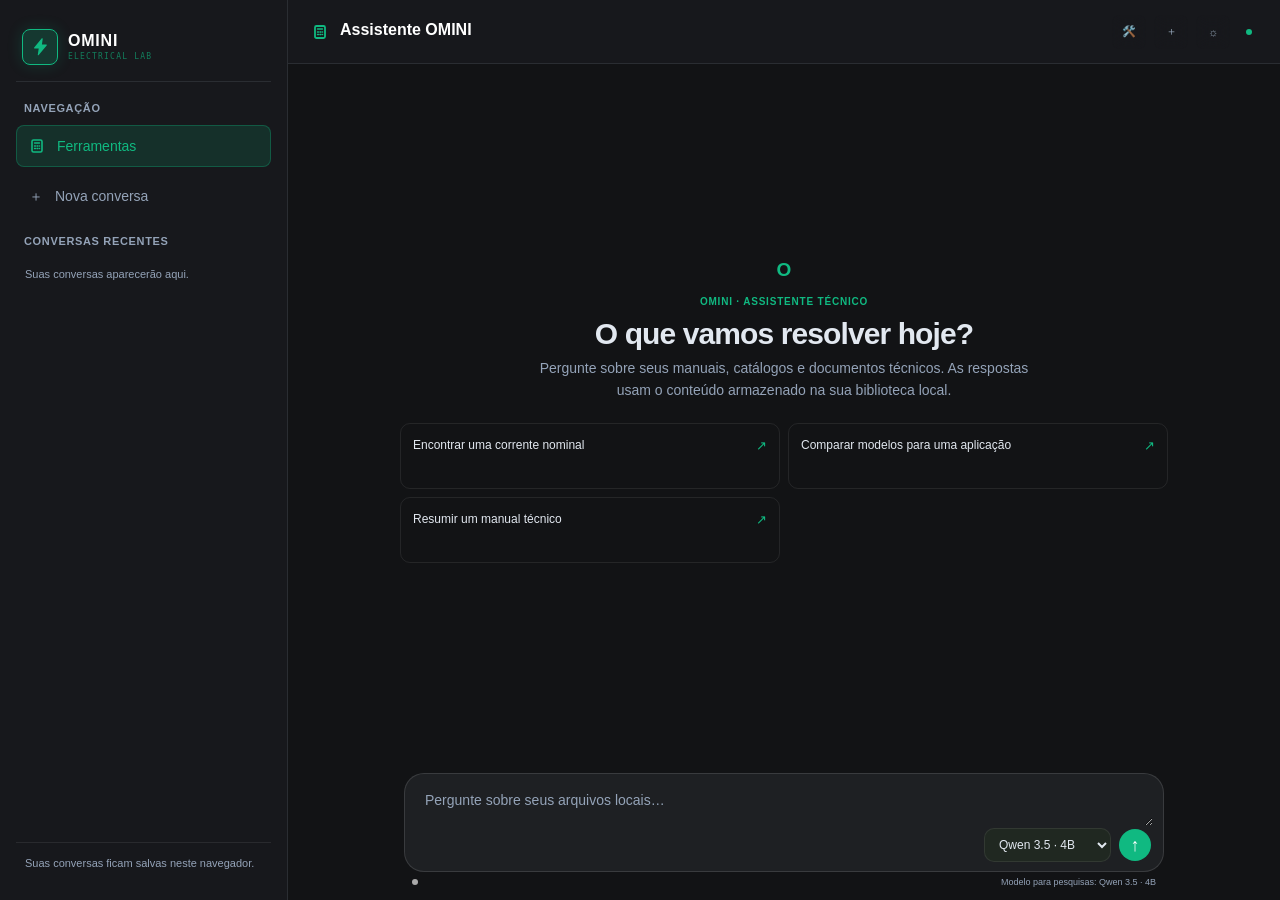
==== commit b37e923e: "COMMIT" ====
--- a/public/index.html
+++ b/public/index.html
@@ -1782,6 +1782,21 @@
 <style id="omni-startup-overlay-style">
 .omni-startup-overlay[hidden]{display:none!important}.omni-startup-overlay{position:fixed;inset:0;z-index:999999;display:grid;place-items:center;overflow:auto;padding:24px;background:radial-gradient(ellipse at 18% 16%,rgba(14,165,233,.2),transparent 38%),radial-gradient(ellipse at 86% 82%,rgba(16,185,129,.2),transparent 42%),linear-gradient(135deg,#101316,#15191c 58%,#111516);opacity:1;visibility:visible;transition:opacity .45s ease,visibility .45s ease}.omni-startup-overlay.is-complete{opacity:0;visibility:hidden;pointer-events:none}.omni-startup-panel{width:min(510px,100%);padding:28px 32px 22px;border:1px solid rgba(148,163,184,.2);border-radius:22px;background:linear-gradient(160deg,rgba(31,35,39,.97),rgba(22,25,28,.97));box-shadow:0 24px 90px rgba(0,0,0,.48),0 0 70px rgba(16,185,129,.08);text-align:center}.omni-startup-brand{display:flex;align-items:center;gap:10px;width:max-content;margin:0 auto 24px;text-align:left}.omni-startup-brand-mark{display:grid;place-items:center;width:38px;height:38px;border:1px solid rgba(16,185,129,.55);border-radius:12px;background:rgba(16,185,129,.12);color:#10b981;font-size:24px;font-weight:800}.omni-startup-brand strong,.omni-startup-brand small{display:block}.omni-startup-brand strong{color:#f8fafc;font-size:15px;letter-spacing:.08em}.omni-startup-brand small{margin-top:2px;color:#10b981;font-size:8px;letter-spacing:.18em}.omni-startup-ring{position:relative;--startup-progress:8%;display:grid;place-items:center;width:104px;height:104px;margin:0 auto 17px;border-radius:50%;background:conic-gradient(#10b981 var(--startup-progress),rgba(148,163,184,.14) 0);box-shadow:0 0 28px rgba(16,185,129,.12);transition:background .35s ease}.omni-startup-ring::before{position:absolute;content:"";width:88px;height:88px;border-radius:50%;background:#1b1f22}.omni-startup-ring span{position:relative;z-index:1;color:#34d399;font-size:27px;font-weight:700}.omni-startup-panel>h1{margin:0 0 7px;color:#f8fafc;font-size:22px;font-weight:650;letter-spacing:-.025em}.omni-startup-caption{margin:0 auto 20px;color:#9aa8b7;font-size:12px;line-height:1.6}.omni-startup-panel .omni-library-loading{width:100%;margin:0;padding:15px 16px;border-color:rgba(148,163,184,.16);background:rgba(15,18,20,.7);box-shadow:none}.omni-startup-panel .omni-library-loading-head{text-align:left}.omni-startup-panel .omni-library-loading-foot{text-align:left}.omni-startup-calculos{display:flex;align-items:center;justify-content:center;gap:9px;width:100%;min-height:42px;margin-top:16px;border:1px solid rgba(16,185,129,.4);border-radius:10px;background:rgba(16,185,129,.1);color:#34d399;font-size:12px;font-weight:650;text-decoration:none;transition:background .18s ease,border-color .18s ease,transform .18s ease}.omni-startup-calculos:hover{border-color:#10b981;background:rgba(16,185,129,.18);transform:translateY(-1px)}.omni-startup-calculos:focus-visible{outline:2px solid #34d399;outline-offset:3px}.omni-startup-calculos span{font-size:15px}.omni-startup-manage{display:block;width:100%;margin-top:9px;padding:6px;border:0;background:transparent;color:#8995a1;font:inherit;font-size:10px;font-weight:500;text-decoration:underline;text-underline-offset:3px;cursor:pointer}.omni-startup-manage:hover{color:#cbd5e1}.omni-startup-cleanup{margin-top:13px;padding:14px;border:1px solid rgba(16,185,129,.25);border-radius:12px;background:rgba(13,16,18,.8);text-align:left}.omni-startup-cleanup[hidden]{display:none!important}.omni-startup-cleanup h2{margin:0 0 5px;color:#f8fafc;font-size:14px}.omni-startup-cleanup p{margin:0 0 11px;color:#9aa8b7;font-size:10px;line-height:1.5}.omni-startup-cleanup button{display:block;width:100%;min-height:36px;margin-top:7px;padding:7px 10px;border:1px solid rgba(148,163,184,.2);border-radius:8px;background:#202428;color:#d7dee6;font:inherit;font-size:10px;font-weight:500;text-align:left;cursor:pointer}.omni-startup-cleanup button:hover{border-color:rgba(16,185,129,.5);background:#1e2a26}.omni-startup-cleanup button#omniDisconnectCatalogFolder{border-color:rgba(245,158,11,.35);color:#fbbf24}.omni-startup-cleanup .omni-startup-cleanup-back{width:auto;min-height:28px;margin:8px auto 0;border:0;background:transparent;color:#91a0ae;text-align:center}.omni-startup-cleanup button:disabled{opacity:.55;cursor:wait}.omni-startup-security{margin-top:12px;color:#6f7b86;font-size:9px;letter-spacing:.02em}@media(max-width:560px){.omni-startup-overlay{padding:14px}.omni-startup-panel{padding:22px 16px 18px;border-radius:18px}.omni-startup-brand{margin-bottom:18px}.omni-startup-ring{width:88px;height:88px}.omni-startup-ring::before{width:74px;height:74px}.omni-startup-panel>h1{font-size:19px}.omni-startup-caption{font-size:11px}}@media(prefers-reduced-motion:reduce){.omni-startup-overlay,.omni-startup-ring{transition:none}}
 </style>
+
+<style id="omni-background-index-style">
+.omni-startup-overlay.is-background{inset:auto 14px 14px auto;display:block;width:min(350px,calc(100vw - 28px));height:auto;min-height:0;padding:0;overflow:visible;background:transparent;opacity:1;visibility:visible;pointer-events:none;transition:none}
+.omni-startup-overlay.is-background .omni-startup-panel{width:100%;padding:10px 12px;border-radius:13px;text-align:left;pointer-events:none;box-shadow:0 10px 35px rgba(0,0,0,.38)}
+.omni-startup-overlay.is-background .omni-startup-brand,.omni-startup-overlay.is-background .omni-startup-panel>h1,.omni-startup-overlay.is-background .omni-startup-caption,.omni-startup-overlay.is-background .omni-startup-calculos,.omni-startup-overlay.is-background .omni-startup-manage,.omni-startup-overlay.is-background .omni-startup-cleanup,.omni-startup-overlay.is-background .omni-startup-security{display:none!important}
+.omni-startup-overlay.is-background .omni-library-loading{margin:0;padding:9px 10px;border:0;background:transparent;box-shadow:none}
+.omni-startup-overlay.is-background .omni-library-loading-icon{flex-basis:30px;height:30px;border-radius:8px;font-size:15px}
+.omni-startup-overlay.is-background .omni-library-loading-title strong{font-size:11px}
+.omni-startup-overlay.is-background .omni-library-loading-title>span{font-size:10px}
+.omni-startup-overlay.is-background .omni-library-loading-percent{font-size:11px}
+.omni-startup-overlay.is-background .omni-library-progress-track{height:4px;margin:8px 0 6px}
+.omni-startup-overlay.is-background .omni-library-loading-foot{font-size:9px}
+.omni-startup-overlay.is-background .omni-library-files{display:none!important}
+@media(max-width:560px){.omni-startup-overlay.is-background{right:8px;bottom:8px;width:min(320px,calc(100vw - 16px))}}
+</style>
 </head>
 
 <body>
@@ -1841,13 +1856,13 @@
   <button type="button" class="omni-import-close" id="closeImportPanel" aria-label="Fechar">×</button>
   <div class="omni-import-kicker">OMINI / BIBLIOTECA LOCAL</div>
    <h2 id="omniImportTitle">Vincular pasta de arquivos</h2>
-   <p>Selecione uma pasta do computador. O OMINI indexa o conteúdo para pesquisa e abre os arquivos diretamente da pasta vinculada.</p>
+   <p>O índice de pesquisa fica salvo neste navegador. Ao reabrir, o OMINI valida o vínculo e restaura o buffer; use “Reindexar pasta” para detectar alterações nos arquivos.</p>
   <div class="omni-import-actions">
     <button type="button" class="manual-action primary" id="modalImportFolder">Vincular pasta do computador</button>
     <button type="button" class="manual-action primary" id="modalConnectCatalogs">Selecionar outra pasta</button>
   </div>
   <section class="omni-linked-files" aria-labelledby="omniLinkedTitle"><div class="omni-linked-head"><div><h3 id="omniLinkedTitle">Arquivos vinculados à pesquisa</h3><p id="omniLinkedSummary">Carregando arquivos locais…</p></div><div class="omni-linked-buttons"><button type="button" class="omni-linked-refresh" id="omniLinkedRefresh">Atualizar lista</button><button type="button" class="omni-linked-refresh" id="omniLinkedReindex">Reindexar pasta</button></div></div><div class="omni-linked-origin" id="omniLinkedOrigins" aria-live="polite"></div><div class="omni-linked-list" id="omniLinkedList" aria-live="polite"></div></section>
-   <div class="omni-import-note" id="omniFolderSyncStatus">Os arquivos permanecem no computador. O navegador pode pedir autorização de leitura ao reabrir o site.</div>
+   <div class="omni-import-note" id="omniFolderSyncStatus">Os arquivos originais permanecem no computador. O navegador pode pedir autorização de leitura ao reabrir o site.</div>
  </section>
 </div>
 <main>
@@ -2769,6 +2784,8 @@
 
 };
 
+request.onblocked=()=>window.OMINI_UPDATE_STARTUP_PROGRESS?.('opening','Aguardando o banco local · outra aba do OMINI ainda está usando a biblioteca…',8,[]);
+
 request.onsuccess=e=>{
 
 db=e.target.result;
@@ -2813,13 +2830,14 @@
 
 function dbGetAllMetadata(){
  return new Promise((resolve,reject)=>{
-  const docs=[],tx=db.transaction(STORE,"readonly"),request=tx.objectStore(STORE).openCursor();
+  const docs=[],tx=db.transaction(STORE,"readonly"),request=tx.objectStore(STORE).openCursor();let scanned=0;
   request.onerror=()=>reject(request.error);
   request.onsuccess=()=>{
    const cursor=request.result;
-   if(!cursor){resolve(docs);return}
+   if(!cursor){if(window.OMINI_STARTUP_PROGRESS?.stage==='database')window.OMINI_UPDATE_STARTUP_PROGRESS?.('database',`Metadados locais lidos · ${scanned} registros verificados`,Math.max(40,Number(window.OMINI_STARTUP_PROGRESS.percent||0)),[]);resolve(docs);return}
+   scanned++;if(scanned===1||scanned%25===0){if(window.OMINI_STARTUP_PROGRESS?.stage==='database')window.OMINI_UPDATE_STARTUP_PROGRESS?.('database',`Lendo metadados locais · ${scanned} registros verificados`,Math.max(36,Number(window.OMINI_STARTUP_PROGRESS.percent||0)),[])}
     const item=cursor.value;if(!item.connectedFolder){cursor.continue();return}const text=String(item.text||"");
-    docs.push({id:item.id,name:item.name,path:item.path,folder:item.folder,size:item.size,lastModified:item.lastModified,type:item.type,mimeType:item.mimeType,pages:item.pages,text:text.replace(/\s+/g," ").slice(0,240),textLength:text.length,connectedFolder:true});
+    docs.push({id:item.id,name:item.name,path:item.path,folder:item.folder,size:item.size,lastModified:item.lastModified,type:item.type,mimeType:item.mimeType,pages:item.pages,text:text.replace(/\s+/g," ").slice(0,240),textLength:text.length,indexParserVersion:Number(item.indexParserVersion||0),connectedFolder:true});
    cursor.continue();
   };
   tx.onerror=()=>reject(tx.error);
@@ -3892,10 +3910,12 @@
 
 function documentNameKey(value){return normalizeText(String(value||'').split(/[\\/]/).pop()).trim()}
 async function refreshDatabase(){
+ if(window.OMINI_STARTUP_PROGRESS?.stage==='database')window.OMINI_UPDATE_STARTUP_PROGRESS?.('database','Conferindo caminhos e organizando arquivos locais…',42,[]);
  const all=await dbGetAllMetadata(),byName=new Map(),remove=[];
  const prefer=(a,b)=>{const timeA=Number(a.lastModified||0),timeB=Number(b.lastModified||0);if(timeA!==timeB)return timeA>timeB; if(Boolean(a.connectedFolder)!==Boolean(b.connectedFolder))return Boolean(a.connectedFolder);const textA=Number(a.textLength||0),textB=Number(b.textLength||0);if(textA!==textB)return textA>textB;return String(a.path||'').localeCompare(String(b.path||''),'pt-BR')<0};
- for(const item of all){const key=documentNameKey(item.name||item.path);if(!key){byName.set(String(item.id),item);continue}const current=byName.get(key);if(!current)byName.set(key,item);else if(prefer(item,current)){remove.push(current);byName.set(key,item)}else remove.push(item)}
- for(const item of remove)await dbDelete(item.id);
+ for(const item of all){const key=item.connectedFolder?'path:'+String(item.path||item.name||'').replace(/\\/g,'/').replace(/^\/+|\/+$/g,'').toLocaleLowerCase('pt-BR'):'name:'+documentNameKey(item.name||item.path);if(!key||key==='path:'||key==='name:'){byName.set(String(item.id),item);continue}const current=byName.get(key);if(!current)byName.set(key,item);else if(prefer(item,current)){remove.push(current);byName.set(key,item)}else remove.push(item)}
+ if(remove.length&&window.OMINI_STARTUP_PROGRESS?.stage==='database')window.OMINI_UPDATE_STARTUP_PROGRESS?.('database',`Removendo ${remove.length} registros duplicados…`,46,[]);
+ for(let i=0;i<remove.length;i++){await dbDelete(remove[i].id);if(window.OMINI_STARTUP_PROGRESS?.stage==='database'&&(i===0||(i+1)%20===0))window.OMINI_UPDATE_STARTUP_PROGRESS?.('database',`Organizando arquivos locais · ${i+1}/${remove.length}`,46,[])}
  manuals=[...byName.values()];
  manuals.sort((a,b)=>String(a.path||a.name||'').localeCompare(String(b.path||b.name||''),'pt-BR'));
  updateStats();renderTree();renderResults();window.dispatchEvent(new Event('omni:manuals-updated'));
@@ -3963,6 +3983,11 @@
 }
 function xmlText(xml){const doc=new DOMParser().parseFromString(xml,'application/xml');return [...doc.getElementsByTagName('*')].filter(n=>n.localName==='t').map(n=>n.textContent||'').join(' ').replace(/\s+/g,' ').trim()}
 async function extractOfficeText(file, ext){
+  if(ext==='.xls'){
+   const XLSX=await import('https://cdn.sheetjs.com/xlsx-0.20.3/package/xlsx.mjs');
+   const workbook=XLSX.read(await file.arrayBuffer(),{dense:true,cellText:true});
+   return{text:workbook.SheetNames.map(name=>XLSX.utils.sheet_to_csv(workbook.Sheets[name],{FS:' '})).join('\n').slice(0,8000000),pages:workbook.SheetNames.length};
+  }
  if(ext==='.docx')return {text:xmlText(await unzipText(file,n=>n==='word/document.xml')),pages:0};
  if(['.odt','.ods','.odp'].includes(ext))return {text:xmlText(await unzipText(file,n=>n==='content.xml')),pages:0};
  if(ext==='.pptx'){const names=[];const bytes=new Uint8Array(await file.arrayBuffer()),v=new DataView(bytes.buffer);let end=-1;for(let i=Math.max(0,bytes.length-65557);i<=bytes.length-22;i++)if(v.getUint32(i,true)===0x06054b50)end=i;if(end<0)throw new Error('Apresentação inválida.');let o=v.getUint32(end+16,true),c=v.getUint16(end+10,true);for(let i=0;i<c;i++){if(v.getUint32(o,true)!==0x02014b50)break;const l=v.getUint16(o+28,true),x=v.getUint16(o+30,true),m=v.getUint16(o+32,true),n=new TextDecoder().decode(bytes.subarray(o+46,o+46+l));if(/^ppt\/slides\/slide\d+\.xml$/.test(n))names.push(n);o+=46+l+x+m}names.sort((a,b)=>Number(a.match(/slide(\d+)/)[1])-Number(b.match(/slide(\d+)/)[1]));const texts=[];for(const name of names)texts.push(xmlText(await unzipText(file,n=>n===name)));return{text:texts.join('\n'),pages:names.length}}
@@ -4054,10 +4079,11 @@
 const existingByName=new Map(existingManuals.map(item=>[documentNameKey(item.name||item.path),item]));
 const seenPaths=new Set(),seenNames=new Set(),uniqueFiles=[],duplicateNames=[];
 for(const file of importedFiles){
- const relative=getRelativePath(file),pathKey=normalizePath(relative),nameKey=documentNameKey(file.name),samePath=existingByPath.get(pathKey),sameName=existingByName.get(nameKey),existing=samePath||sameName;
+ const relative=getRelativePath(file),pathKey=normalizePath(relative),nameKey=documentNameKey(file.name),samePath=existingByPath.get(pathKey),sameName=existingByName.get(nameKey),existing=samePath||(file.omniConnectedFolder?null:sameName);
  if(!file.omniConnectedFolder&&seenNames.has(nameKey)){duplicateNames.push(relative);continue}
  seenNames.add(nameKey);
-   if(samePath&&samePath.size===file.size&&samePath.lastModified===file.lastModified){duplicateNames.push(relative);if(file.omniConnectedFolder){const stored=await dbGet(samePath.id);if(stored){stored.connectedFolder=true;stored.path=relative;stored.folder=getFolderFromPath(relative);stored.fileHandle=file.omniFileHandle||stored.fileHandle||null;stored.blob=null;await dbPut(stored)}}continue}
+    const fileExt='.'+String(file.name||'').split('.').pop().toLowerCase(),storedTextLength=Number(samePath?.textLength||0),needsContentUpgrade=Boolean(samePath&&!samePath.indexParserVersion&&(fileExt==='.xls'||storedTextLength>=999000));
+    if(samePath&&samePath.size===file.size&&samePath.lastModified===file.lastModified&&!needsContentUpgrade){duplicateNames.push(relative);if(file.omniConnectedFolder){const stored=await dbGet(samePath.id);if(stored){stored.connectedFolder=true;stored.path=relative;stored.folder=getFolderFromPath(relative);stored.fileHandle=file.omniFileHandle||stored.fileHandle||null;stored.blob=null;await dbPut(stored)}}continue}
  if(sameName&&!file.omniConnectedFolder){duplicateNames.push(relative);continue}
  if(existing)file.omniReplaceId=existing.id;
  seenPaths.add(pathKey);uniqueFiles.push(file);
@@ -4076,22 +4102,16 @@
 let imported=0;
 let failed=0;
 
-for(
-let i=0;
-i<filesToImport.length;
-i++
-){
-
-const file=
-filesToImport[i];
+let completed=0;
+setProgress(0,filesToImport.length,`Indexando ${filesToImport.length} arquivos em paralelo…`);
+const processFile=async(i,reportProgress=true)=>{
+const file=filesToImport[i];
 
 try{
 
 const ext='.'+(file.name.split('.').pop()||'').toLowerCase();
 const isPDF=ext==='.pdf'||file.type==='application/pdf';
 const isImage=file.type.startsWith('image/')||['.jpg','.jpeg','.png','.webp','.gif','.bmp'].includes(ext);
-setProgress(i,filesToImport.length,`${isImage?'Armazenando':'Indexando'} ${file.name}`);
-if(file.omniConnectedFolder)window.OMINI_UPDATE_STARTUP_PROGRESS?.("preloading",`Indexando arquivo ${i+1} de ${filesToImport.length}: ${file.name}`,28+Math.round(i/Math.max(filesToImport.length,1)*52),[{name:file.name,path:getRelativePath(file)}]);
 const path=getRelativePath(file);
 let extracted={text:'',pages:0};
 if(isPDF)extracted=await extractPDFText(file);else if(!isImage)extracted=await extractLocalText(file,ext);
@@ -4144,15 +4164,15 @@
 
 createdAt:
 Date.now(),
-connectedFolder:Boolean(file.omniConnectedFolder)
+connectedFolder:Boolean(file.omniConnectedFolder),
+indexParserVersion:6
 
 };
 
 await dbPut(item);
-if(file.omniReplaceId)await dbDelete(file.omniReplaceId);
-
-imported++;
-if(file.omniConnectedFolder)window.OMINI_UPDATE_STARTUP_PROGRESS?.("preloading",`Arquivo indexado ${i+1} de ${filesToImport.length}: ${file.name}`,28+Math.round((i+1)/Math.max(filesToImport.length,1)*52),[{name:file.name,path:getRelativePath(file)}]);
+if(file.omniReplaceId&&file.omniReplaceId!==item.id)await dbDelete(file.omniReplaceId);
+
+imported++;if(reportProgress){completed++;setProgress(completed,filesToImport.length,`Indexado ${completed}/${filesToImport.length}: ${file.name}`);if(file.omniConnectedFolder)window.OMINI_UPDATE_STARTUP_PROGRESS?.("preloading",`Indexado ${completed} de ${filesToImport.length}: ${file.name}`,28+Math.round(completed/Math.max(filesToImport.length,1)*52),[{name:file.name,path:getRelativePath(file)}])}
 
 }catch(error){
 
@@ -4162,20 +4182,28 @@
 error
 );
 
-failed++;
-if(file.omniConnectedFolder)window.OMINI_UPDATE_STARTUP_PROGRESS?.("preloading",`Falha ao indexar ${file.name} · ${i+1} de ${filesToImport.length}`,28+Math.round((i+1)/Math.max(filesToImport.length,1)*52),[{name:file.name,path:getRelativePath(file)}]);
-
-}
-
-}
-
+failed++;if(reportProgress){completed++;setProgress(completed,filesToImport.length,`Falha ${completed}/${filesToImport.length}: ${file.name}`);if(file.omniConnectedFolder)window.OMINI_UPDATE_STARTUP_PROGRESS?.("preloading",`Falha ao indexar ${file.name} · ${completed} de ${filesToImport.length}`,28+Math.round(completed/Math.max(filesToImport.length,1)*52),[{name:file.name,path:getRelativePath(file)}])}
+
+}
+
+};
+if(typeof window.OMINI_INDEX_FILES_BATCH==='function'){
+ for(let start=0;start<filesToImport.length;start+=50){
+  const batch=filesToImport.slice(start,start+50).map(file=>({id:makeId(file),name:file.name,path:getRelativePath(file),folder:getFolderFromPath(getRelativePath(file)),size:Number(file.size||0),lastModified:Number(file.lastModified||0),mimeType:file.type||'',fileHandle:file.omniFileHandle,replaceId:file.omniReplaceId||null}));
+  try{
+   const results=await window.OMINI_INDEX_FILES_BATCH(batch,progress=>{completed=start+progress.completed;setProgress(completed,filesToImport.length,'Indexando '+completed+'/'+filesToImport.length+': '+(progress.result?.file?.name||progress.result?.name||''));if(progress.result?.ok&&progress.result.file?.name)window.OMINI_UPDATE_STARTUP_PROGRESS?.('preloading','Indexado '+completed+' de '+filesToImport.length+': '+progress.result.file.name,28+Math.round(completed/Math.max(filesToImport.length,1)*52),[{name:progress.result.file.name,path:progress.result.file.path}])});
+    const fallbackIndexes=[];for(let i=0;i<results.length;i++){const result=results[i];if(result?.ok){imported++;if(batch[i].replaceId&&batch[i].replaceId!==batch[i].id)await dbDelete(batch[i].replaceId)}else{console.warn('O Worker não conseguiu extrair o arquivo; tentando o leitor alternativo:',result?.name,result?.error);fallbackIndexes.push(start+i)}}for(let offset=0;offset<fallbackIndexes.length;offset+=3)await Promise.all(fallbackIndexes.slice(offset,offset+3).map(index=>processFile(index,false)))
+  }catch(error){console.error('Worker de arquivos indisponível; usando processamento principal:',error);const fallback=filesToImport.slice(start,start+50);for(let offset=0;offset<fallback.length;offset+=3)await Promise.all(fallback.slice(offset,offset+3).map((_,i)=>processFile(start+offset+i)))}
+ }
+}else{const parallelism=3;for(let start=0;start<filesToImport.length;start+=parallelism){await Promise.all(filesToImport.slice(start,start+parallelism).map((_,offset)=>processFile(start+offset)))}}
 setProgress(
 filesToImport.length,
 filesToImport.length,
 'Concluído'
+);
 if(options.folderOnly)window.OMINI_UPDATE_STARTUP_PROGRESS?.("preloading","Finalizando o índice de pesquisa…",84,window.OMINI_STARTUP_FILES||[]);
-);
-
+
+if(imported)window.OMINI_SEARCH_INDEX_DIRTY=true;
 await refreshDatabase();
 window.dispatchEvent(new Event('omni:manuals-updated'));
 
@@ -4194,27 +4222,53 @@
 window.omniDisconnectCatalogFolder=async()=>{if(!db)await openDatabase();await waitForCatalogScans();const all=await dbGetAllMetadata(),linked=all.filter(item=>item.connectedFolder||item.serverManaged);await new Promise((resolve,reject)=>{const tx=db.transaction([STORE,CONNECTION_STORE],'readwrite'),records=tx.objectStore(STORE),connections=tx.objectStore(CONNECTION_STORE);for(const item of linked)records.delete(item.id);connections.put({id:CATALOG_CONNECTION_ID,disconnected:true,updatedAt:Date.now()});tx.oncomplete=resolve;tx.onerror=()=>reject(tx.error||new Error('Não foi possível desvincular a pasta.'))});connectedCatalogHandle=null;await refreshDatabase();if(folderSyncStatus)folderSyncStatus.textContent='Pasta desvinculada. Os arquivos originais continuam no computador.';window.dispatchEvent(new Event('omni:manuals-updated'));return linked.length};
 async function saveCatalogHandle(handle){await connectionTransaction('readwrite',store=>store.put({id:CATALOG_CONNECTION_ID,handle,updatedAt:Date.now()}));connectedCatalogHandle=handle}
 async function loadCatalogHandle(){return new Promise((resolve,reject)=>{const req=db.transaction(CONNECTION_STORE,'readonly').objectStore(CONNECTION_STORE).get(CATALOG_CONNECTION_ID);req.onsuccess=()=>resolve(req.result?.handle||null);req.onerror=()=>reject(req.error)})}
- async function scanCatalogFiles(dir,prefix='',out=[],issues=[]){let entries=[];try{for await(const item of dir.entries())entries.push(item)}catch(error){issues.push({path:(connectedCatalogHandle?.name||dir.name||'Pasta')+'/'+prefix.replace(/\/$/,''),error:error?.message||String(error)});Object.defineProperty(out,'scanIssues',{value:issues,configurable:true});return out}for(const [name,entry] of entries){if(entry.kind==='directory'){await scanCatalogFiles(entry,prefix+name+'/',out,issues)}else if(entry.kind==='file'){try{const file=await entry.getFile();Object.defineProperty(file,'relativePath',{value:(connectedCatalogHandle?.name||'Pasta')+'/'+prefix+name});Object.defineProperty(file,'omniConnectedFolder',{value:true});Object.defineProperty(file,'omniFileHandle',{value:entry});out.push(file);if(window.OMINI_FOLDER_PROGRESS){const found=out.length;window.OMINI_UPDATE_STARTUP_PROGRESS?.("catalog","Varrendo a pasta… "+found+" arquivo(s) localizados",Math.min(22,6+Math.floor(found/5)),[])} }catch(error){issues.push({path:prefix+name,error:error?.message||String(error)})}}}Object.defineProperty(out,'scanIssues',{value:issues,configurable:true});return out}
-function publishFolderLoad(text,percent,files=[]){window.OMINI_FOLDER_PROGRESS=true;window.OMINI_STARTUP_FILES=files;const state={stage:percent<24?"catalog":"preloading",text,percent,files};window.OMINI_UPDATE_STARTUP_PROGRESS?.(state.stage,state.text,state.percent,state.files);if(!window.OMINI_UPDATE_STARTUP_PROGRESS)window.dispatchEvent(new CustomEvent("omni:startup-progress",{detail:state}))}
+
+async function scanCatalogFiles(dir,prefix='',out=[],issues=[]){
+ let entries=[];
+ try{for await(const item of dir.entries())entries.push(item)}catch(error){issues.push({path:(connectedCatalogHandle?.name||dir.name||'Pasta')+'/'+prefix.replace(/\/$/,''),error:error?.message||String(error)});Object.defineProperty(out,'scanIssues',{value:issues,configurable:true});return out}
+ const directories=entries.filter(([,entry])=>entry.kind==='directory');
+ await Promise.all(directories.map(([name,entry])=>scanCatalogFiles(entry,prefix+name+'/',out,issues)));
+ const files=entries.filter(([,entry])=>entry.kind==='file');
+  for(let start=0;start<files.length;start+=24){
+   await Promise.all(files.slice(start,start+24).map(async([name,entry])=>{
+   try{
+    const file=await entry.getFile();
+    Object.defineProperty(file,'relativePath',{value:(connectedCatalogHandle?.name||'Pasta')+'/'+prefix+name});
+    Object.defineProperty(file,'omniConnectedFolder',{value:true});
+    Object.defineProperty(file,'omniFileHandle',{value:entry});
+    out.push(file);
+    if(window.OMINI_FOLDER_PROGRESS){const found=out.length;if(found===1||found%10===0)window.OMINI_UPDATE_STARTUP_PROGRESS?.('catalog','Varrendo a pasta… '+found+' arquivo(s) localizados',Math.min(22,6+Math.floor(found/5)),[])}
+   }catch(error){issues.push({path:prefix+name,error:error?.message||String(error)})}
+  }))
+ }
+ Object.defineProperty(out,'scanIssues',{value:issues,configurable:true});
+ return out;
+}
+function publishFolderLoad(text,percent,files=[]){window.OMINI_BACKGROUND_PRESEARCH=true;window.OMINI_FOLDER_PROGRESS=true;window.OMINI_STARTUP_FILES=files;const state={stage:percent<24?"catalog":"preloading",text,percent,files};window.OMINI_UPDATE_STARTUP_PROGRESS?.(state.stage,state.text,state.percent,state.files);if(!window.OMINI_UPDATE_STARTUP_PROGRESS)window.dispatchEvent(new CustomEvent("omni:startup-progress",{detail:state}))}
 async function syncCatalogFolder(handle=connectedCatalogHandle,quiet=false){
  if(!handle)return{error:'Pasta CATÁLOGOS ainda não vinculada.'};
  if(catalogSyncBusy)return{busy:true};
  catalogSyncBusy=true;
-  publishFolderLoad(`Abrindo e varrendo a pasta “${handle.name}”…`,5,[])
+   publishFolderLoad(`Conferindo autorização e preparando a varredura da pasta “${handle.name}”…`,5,[])
  try{
   const permission=await handle.queryPermission({mode:'read'});
   if(permission!=='granted'){
    if(folderSyncStatus)folderSyncStatus.textContent='A pasta está vinculada, mas precisa de autorização. Clique em “Vincular pasta do computador”.';
+    window.OMINI_BACKGROUND_PRESEARCH=false;window.OMINI_FOLDER_PROGRESS=false;window.OMINI_UPDATE_STARTUP_PROGRESS?.("error","A pasta precisa ser autorizada novamente. Clique em Vincular pasta do computador.",100,window.OMINI_STARTUP_FILES||[])
    return{error:'A autorização de leitura expirou. Vincule a pasta novamente.'};
   }
+   publishFolderLoad(`Autorização confirmada · enumerando arquivos e subpastas de “${handle.name}”…`,8,[]);
   const files=await scanCatalogFiles(handle);
   const scanIssues=files.scanIssues||[];
   const supported=['.pdf','.docx','.xls','.xlsx','.xlsm','.pptx','.odt','.ods','.odp','.txt','.md','.csv','.json','.xml','.html','.htm','.log','.rtf','.stp','.step','.jpg','.jpeg','.png','.webp','.gif','.bmp'];
   const compatible=files.filter(file=>supported.some(ext=>file.name.toLocaleLowerCase('pt-BR').endsWith(ext)));
+   window.OMINI_STARTUP_FILES=compatible.map(file=>({name:file.name,path:file.relativePath}));
+   publishFolderLoad("Pasta \""+handle.name+"\" varrida · "+files.length+" arquivo(s) encontrados",24,window.OMINI_STARTUP_FILES);
   const unsupported=[...new Set(files.filter(file=>!supported.some(ext=>file.name.toLocaleLowerCase('pt-BR').endsWith(ext))).map(file=>{const dot=file.name.lastIndexOf('.');return dot>=0?file.name.slice(dot).toLowerCase():'(sem extensão)'}))];
   let lastScan={total:files.length,compatible:compatible.length,unsupported:unsupported.slice(0,12),failed:0,inaccessible:scanIssues.length,inaccessibleExamples:scanIssues.slice(0,8).map(item=>item.path),status:'indexando',at:Date.now()};
   await connectionTransaction('readwrite',store=>store.put({id:CATALOG_CONNECTION_ID,handle,updatedAt:Date.now(),lastScan}));
   if(folderSyncStatus)folderSyncStatus.textContent=`${handle.name} · ${files.length} arquivo(s) encontrado(s), indexando conteúdo…`;
+   publishFolderLoad("Indexando "+compatible.length+" arquivo(s) compatível(is)…",28,window.OMINI_STARTUP_FILES);
   window.dispatchEvent(new Event('omni:manuals-updated'));
   const seen=new Set(files.map(file=>String(file.relativePath).toLocaleLowerCase('pt-BR')));
    const before=await dbGetAllMetadata(),tracked=before.filter(doc=>doc.connectedFolder);
@@ -4224,17 +4278,19 @@
    const after=await dbGetAllMetadata(),indexed=after.filter(doc=>doc.connectedFolder).length;
   lastScan={...lastScan,failed:result.failed||0,status:'concluída',indexed,at:Date.now()};
   await connectionTransaction('readwrite',store=>store.put({id:CATALOG_CONNECTION_ID,handle,updatedAt:Date.now(),lastScan}));
-  if(removed||result.imported)await refreshDatabase();
+  if(removed||result.imported){window.OMINI_SEARCH_INDEX_DIRTY=true;await refreshDatabase()}
   else window.dispatchEvent(new Event('omni:manuals-updated'));
   if(folderSyncStatus)folderSyncStatus.textContent=`${handle.name} · ${files.length} encontrado(s), ${indexed} indexado(s)${scanIssues.length?`, ${scanIssues.length} inacessível(is)`:''}${unsupported.length?`, ${unsupported.length} formato(s) ignorado(s)`:''}${result.failed?`, ${result.failed} falha(s)`:''}.`;
   if(!quiet&&(result.imported||removed||result.failed))showToast(`${handle.name} atualizada · ${result.imported} novo(s)/alterado(s), ${removed} removido(s)${result.failed?`, ${result.failed} falha(s)`:''}.`)
    if(!quiet&&indexed){window.OMINI_PRESEARCH_PENDING=true;window.dispatchEvent(new Event("omni:presearch-request"))}
+   if(!indexed){window.OMINI_BACKGROUND_PRESEARCH=false;window.OMINI_FOLDER_PROGRESS=false;window.OMINI_UPDATE_STARTUP_PROGRESS?.("ready","Varredura concluída · nenhum arquivo compatível para indexar",100,window.OMINI_STARTUP_FILES||[])}
   return{lastScan,imported:result.imported,removed};
  }catch(error){
   console.error('Sincronização CATÁLOGOS:',error);
   const message=error?.message||String(error)||'erro desconhecido';
   try{const old=await loadCatalogHandle();await connectionTransaction('readwrite',store=>store.put({id:CATALOG_CONNECTION_ID,handle:old||handle,updatedAt:Date.now(),lastScan:{status:'erro',error:message,at:Date.now()}}))}catch{}
   if(folderSyncStatus)folderSyncStatus.textContent=`Falha ao ler a pasta: ${message}. Clique em “Vincular pasta do computador” para selecionar novamente.`;
+   window.OMINI_BACKGROUND_PRESEARCH=false;window.OMINI_FOLDER_PROGRESS=false;window.OMINI_UPDATE_STARTUP_PROGRESS?.("error","Falha ao ler a pasta: "+message,100,window.OMINI_STARTUP_FILES||[])
   if(!quiet)showToast('Não foi possível sincronizar CATÁLOGOS: '+message);
   return{error:message};
  }finally{catalogSyncBusy=false}
@@ -4292,6 +4348,9 @@
 
 }
 
+const fileExt=String(item.name||'').split('.').pop().toLowerCase();
+const inferredMime=fileExt==='pdf'?'application/pdf':fileExt==='png'?'image/png':(['jpg','jpeg'].includes(fileExt)?'image/jpeg':fileExt==='webp'?'image/webp':fileExt==='gif'?'image/gif':fileExt==='bmp'?'image/bmp':'');
+if(item.blob instanceof Blob&&inferredMime&&item.blob.type!==inferredMime)item.blob=new Blob([item.blob],{type:inferredMime});
 activeObjectUrl=URL.createObjectURL(item.blob);
 
 // documentos abrem em uma nova guia; imagens continuam no visualizador interno.
@@ -4499,14 +4558,15 @@
 (async()=>{
 
 const publishStartup=(stage,text,percent,files=[])=>{const state={stage,text,percent,files};window.OMINI_STARTUP_PROGRESS=state;window.OMINI_STARTUP_FILES=files;window.dispatchEvent(new CustomEvent('omni:startup-progress',{detail:state}))};window.OMINI_UPDATE_STARTUP_PROGRESS=publishStartup;
-publishStartup('opening','Abrindo o armazenamento local…',8);
+ publishStartup('opening','Abrindo o banco local do navegador…',8);
 try{
 
-await openDatabase();
-publishStartup('database','Organizando os arquivos já encontrados…',34);
+ await openDatabase();
+ publishStartup('database','Banco local aberto · lendo nomes, caminhos e datas dos arquivos já indexados…',34);
 await refreshDatabase();
+ publishStartup('database','Lista local atualizada · conferindo se há uma pasta do computador vinculada…',52);
 const initialFiles=await dbGetAllMetadata();
-publishStartup('catalog','Verificando a biblioteca de arquivos…',68,initialFiles);
+ publishStartup('catalog',initialFiles.length?`${initialFiles.length} arquivos no banco local · verificando autorização e alterações na pasta…`:'Nenhum arquivo local no buffer · verificando se há uma pasta vinculada…',60,initialFiles);
 if(!window.OMINI_CANCEL_STARTUP_PRESEARCH)await restoreCatalogConnection();
 const readyFiles=await dbGetAllMetadata();
 if(window.OMINI_CANCEL_STARTUP_PRESEARCH)publishStartup('preloading','Concluindo a limpeza solicitada…',96,readyFiles);
@@ -4559,7 +4619,7 @@
 try{chatHistory=JSON.parse(localStorage.getItem(HISTORY_KEY)||"[]");if(!Array.isArray(chatHistory))chatHistory=[]}catch{chatHistory=[]}
 function setStatus(text,state=""){if(status)status.textContent=text;if(dot)dot.className="omini-ai-dot"+(state?" "+state:"")}
 async function discoverModels(force=false){if(!force&&installedModels!==null&&Date.now()-modelsCheckedAt<MODEL_CACHE_MS)return installedModels;try{const response=await fetch(OLLAMA+"/api/tags",{cache:"no-store"});if(!response.ok)throw Error("HTTP "+response.status);const data=await response.json(),names=[...new Set((data.models||[]).map(item=>item.name||item.model).filter(Boolean))];installedModels=names;modelsCheckedAt=Date.now();if(!model)return names;const previous=model.value||"",priority=["qwen3.5:4b","qwen3:4b","llama3.2:3b","gemma3:4b","qwen3:8b","gemma4:12b","gemma4:31b"];model.replaceChildren();if(!names.length){const option=document.createElement("option");option.value="";option.textContent="Nenhum modelo instalado";model.appendChild(option);model.disabled=true;return names}model.disabled=false;if(previous&&!names.includes(previous)){const missing=document.createElement("option");missing.value=previous;missing.textContent=previous.startsWith("gemma4:")?"Gemma 4 indisponível":"Modelo não instalado: "+previous;missing.disabled=true;model.appendChild(missing)}for(const name of names){const option=document.createElement("option");option.value=name;option.textContent=({"qwen3.5:4b":"Qwen 3.5 · 4B","qwen3:4b":"Qwen 3 · 4B","qwen3:8b":"Qwen 3 · 8B","llama3.2:3b":"Llama 3.2 · 3B","gemma3:4b":"Gemma 3 · 4B","gemma4:31b":"Gemma 4 · 31B","gemma4:12b":"Gemma 4 · 12B"})[name]||name;model.appendChild(option)}const gemma4Variant=previous.startsWith("gemma4:")?names.find(name=>name.startsWith("gemma4:")):null;model.value=names.includes(previous)?previous:gemma4Variant||priority.find(name=>names.includes(name))||names[0];return names}catch{installedModels=null;modelsCheckedAt=Date.now();return null}}
-async function checkOllama(){const names=await discoverModels(true);window.OMINI_INSTALLED_MODELS=names;window.OMINI_MODELS_CHECKED_AT=Date.now();if(/pesquisando|respondendo|lendo texto|preparando resposta|aprendizado local/i.test(status?.textContent||""))return;if(names===null){setStatus(location.protocol==="file:"?"Ollama indisponível · abra Iniciar OMINI.bat":"Ollama · servidor indisponível");return}if(!names.length){setStatus("Ollama · nenhum modelo instalado");return}setStatus("Ollama · conectada · "+(model?.value||names[0]),"online")}
+async function checkOllama(){const names=await discoverModels(true);window.OMINI_INSTALLED_MODELS=names;window.OMINI_MODELS_CHECKED_AT=Date.now();if(/pesquisando|respondendo|lendo texto|preparando resposta|aprendizado local/i.test(status?.textContent||""))return;if(names===null){setStatus(location.protocol==="file:"?"Ollama indisponível · abra Iniciar OMINI.bat":"Ollama · servidor indisponível");return}if(!names.length){setStatus("Ollama · nenhum modelo instalado");return}setStatus("Ollama conectada · "+(model?.value||names[0]),"online")}
 function appendUserMessage(text){const row=document.createElement("div"),bubble=document.createElement("div");row.className="omni-chat-message omni-chat-user";bubble.className="omni-chat-bubble";bubble.textContent=text;row.appendChild(bubble);conversation.appendChild(row)}
 function makeAssistantMessage(){const row=answerTemplate.cloneNode(true);row.removeAttribute("id");row.querySelectorAll("[id]").forEach(element=>element.removeAttribute("id"));row.classList.add("show","omni-chat-message","omni-chat-assistant");row.querySelector(".omni-chat-answer-label").textContent="OMINI";const body=row.querySelector(".omni-chat-answer-body"),sources=row.querySelector(".omini-ai-sources");conversation.appendChild(row);return{body,sources}}
 function scrollToLatest(){conversation.scrollTop=conversation.scrollHeight}
@@ -4670,12 +4730,12 @@
   });
  }
  function addOrigin(text){const row=document.createElement('div');row.textContent=text;linkedOrigins.appendChild(row)}
- async function refreshLinkedFiles(){if(!linkedSummary||!linkedOrigins||!linkedList)return;linkedSummary.textContent='Lendo a biblioteca armazenada neste navegador…';linkedOrigins.replaceChildren();linkedList.replaceChildren();try{const db=await openLocalDb();let docs=[],connections=[];try{[docs,connections]=await Promise.all([readStore(db,'manuals'),readStore(db,'folderConnections')])}finally{db.close()}const catalogDocs=docs.filter(d=>d.connectedFolder),catalogImported=docs.filter(d=>!d.connectedFolder&&String(d.path||'').replace(/\\/g,'/').toLocaleUpperCase('pt-BR').startsWith('CATÁLOGOS/')),siteDocs=docs.filter(d=>!d.connectedFolder&&!String(d.path||'').replace(/\\/g,'/').toLocaleUpperCase('pt-BR').startsWith('CATÁLOGOS/')),connection=connections.find(c=>c.id==='catalogos-root');let connectionText=connection?.serverManaged?`${connection.label||'Biblioteca local'}: vinculada ao OMINI neste computador`:'Pasta do computador: não vinculada';if(!connection?.serverManaged&&connection&&connection.handle){let permission='unknown';try{permission=await connection.handle.queryPermission({mode:'read'})}catch{}connectionText=permission==='granted'?'Pasta do computador: vinculada e autorizada para leitura':'Pasta do computador: vinculada; precisa autorizar a leitura'}const scan=connection?.lastScan;if(scan){const countLabel=connection?.serverManaged?'arquivo(s) pesquisáveis por nome':'indexado(s)';addOrigin(`${connectionText} · ${catalogDocs.length} ${countLabel} · ${scan.total||0} encontrado(s) na pasta · ${scan.compatible||0} compatível(is)${scan.failed?` · ${scan.failed} falha(s)`:''}`);if(connection?.serverManaged)addOrigin(`Pasta: ${connection.root||'CATÁLOGOS'} · conteúdo lido sob demanda para evitar copiar os arquivos grandes para o navegador`);if(scan.status==='erro')addOrigin(`Falha na leitura: ${scan.error||'erro desconhecido'}; use “Vincular pasta CATÁLOGOS” para selecionar novamente`);else if(scan.status==='indexando')addOrigin(`Varredura encontrou ${scan.total||0} arquivo(s), ${scan.compatible||0} compatível(is); indexação em andamento`);if(scan.inaccessible)addOrigin(`${scan.inaccessible} item(ns) não puderam ser lidos: ${(scan.inaccessibleExamples||[]).join(', ')}. Arquivos somente online no OneDrive podem precisar estar baixados no computador.`);if(scan.unsupported?.length)addOrigin(`Extensões ignoradas: ${scan.unsupported.join(', ')}`)}else addOrigin(`${connectionText} · ${catalogDocs.length} indexado(s) · nenhuma varredura registrada; use “Reindexar pasta”`);if(catalogImported.length)addOrigin(`CATÁLOGOS importada para a biblioteca local: ${catalogImported.length} arquivo(s), disponíveis para pesquisa; sincronização automática ${catalogDocs.length?'ativa':'não confirmada'}`);if(siteDocs.length||!catalogImported.length)addOrigin(`Outros arquivos importados para a biblioteca local: ${siteDocs.length}`);linkedSummary.textContent=`${docs.length} arquivo(s) disponíveis na pesquisa local.`;if(!docs.length){const empty=document.createElement('div');empty.className='omni-linked-empty';empty.textContent='Nenhum arquivo está disponível. Vincule uma pasta do computador para começar.';linkedList.appendChild(empty);return}docs.sort((a,b)=>String(a.name||'').localeCompare(String(b.name||''),'pt-BR'));for(const doc of docs){const row=document.createElement('div');row.className='omni-linked-item';const info=document.createElement('div');info.style.minWidth='0';const name=document.createElement('div');name.className='omni-linked-name';name.textContent=doc.name||'Arquivo sem nome';const path=document.createElement('div');path.className='omni-linked-path';const fromCatalogPath=String(doc.path||'').replace(/\\/g,'/').toLocaleUpperCase('pt-BR').startsWith('CATÁLOGOS/');path.textContent=(doc.serverManaged?'Origem: biblioteca sincronizada · ':doc.connectedFolder?'Origem: pasta CATÁLOGOS sincronizada · ':fromCatalogPath?'Origem: CATÁLOGOS importada para a biblioteca local · ':'Origem: biblioteca local · ')+(doc.path||doc.name||'');info.append(name,path);const type=document.createElement('span');type.className='omni-linked-type';type.textContent=(String(doc.name||'').split('.').pop()||'ARQ').toUpperCase();row.append(info,type);linkedList.appendChild(row)}}catch(error){console.error('Não foi possível listar os arquivos vinculados:',error);linkedSummary.textContent='Não foi possível ler a biblioteca local.';const empty=document.createElement('div');empty.className='omni-linked-empty';empty.textContent=error?.message||'Verifique se a biblioteca já foi inicializada pelo site.';linkedList.appendChild(empty)}}
+ async function refreshLinkedFiles(){if(!linkedSummary||!linkedOrigins||!linkedList)return;linkedSummary.textContent='Lendo a biblioteca armazenada neste navegador…';linkedOrigins.replaceChildren();linkedList.replaceChildren();try{const db=await openLocalDb();let docs=[],connections=[];try{[docs,connections]=await Promise.all([readStore(db,'manuals'),readStore(db,'folderConnections')])}finally{db.close()}const catalogDocs=docs.filter(d=>d.connectedFolder),catalogImported=docs.filter(d=>!d.connectedFolder&&String(d.path||'').replace(/\\/g,'/').toLocaleUpperCase('pt-BR').startsWith('CATÁLOGOS/')),siteDocs=docs.filter(d=>!d.connectedFolder&&!String(d.path||'').replace(/\\/g,'/').toLocaleUpperCase('pt-BR').startsWith('CATÁLOGOS/')),connection=connections.find(c=>c.id==='catalogos-root');let connectionText=connection?.serverManaged?`${connection.label||'Biblioteca local'}: vinculada ao OMINI neste computador`:'Pasta do computador: não vinculada';if(!connection?.serverManaged&&connection&&connection.handle){let permission='unknown';try{permission=await connection.handle.queryPermission({mode:'read'})}catch{}connectionText=permission==='granted'?'Pasta do computador: vinculada e autorizada para leitura':'Pasta do computador: vinculada; precisa autorizar a leitura'}const scan=connection?.lastScan;if(scan?.catalogIndexVersion>=2&&scan.status==="concluída")addOrigin("Buffer de busca salvo neste navegador. Nas próximas entradas, o OMINI valida o vínculo e restaura o índice; use Reindexar pasta para conferir alterações.");if(scan){const countLabel=connection?.serverManaged?'arquivo(s) pesquisáveis por nome':'indexado(s)';addOrigin(`${connectionText} · ${catalogDocs.length} ${countLabel} · ${scan.total||0} encontrado(s) na pasta · ${scan.compatible||0} compatível(is)${scan.failed?` · ${scan.failed} falha(s)`:''}`);if(connection?.serverManaged)addOrigin(`Pasta: ${connection.root||'CATÁLOGOS'} · conteúdo lido sob demanda para evitar copiar os arquivos grandes para o navegador`);if(scan.status==='erro')addOrigin(`Falha na leitura: ${scan.error||'erro desconhecido'}; use “Vincular pasta CATÁLOGOS” para selecionar novamente`);else if(scan.status==='indexando')addOrigin(`Varredura encontrou ${scan.total||0} arquivo(s), ${scan.compatible||0} compatível(is); indexação em andamento`);if(scan.inaccessible)addOrigin(`${scan.inaccessible} item(ns) não puderam ser lidos: ${(scan.inaccessibleExamples||[]).join(', ')}. Arquivos somente online no OneDrive podem precisar estar baixados no computador.`);if(scan.unsupported?.length)addOrigin(`Extensões ignoradas: ${scan.unsupported.join(', ')}`)}else addOrigin(`${connectionText} · ${catalogDocs.length} indexado(s) · nenhuma varredura registrada; use “Reindexar pasta”`);if(catalogImported.length)addOrigin(`CATÁLOGOS importada para a biblioteca local: ${catalogImported.length} arquivo(s), disponíveis para pesquisa; sincronização automática ${catalogDocs.length?'ativa':'não confirmada'}`);if(siteDocs.length||!catalogImported.length)addOrigin(`Outros arquivos importados para a biblioteca local: ${siteDocs.length}`);linkedSummary.textContent=`${docs.length} arquivo(s) disponíveis na pesquisa local.`;if(!docs.length){const empty=document.createElement('div');empty.className='omni-linked-empty';empty.textContent='Nenhum arquivo está disponível. Vincule uma pasta do computador para começar.';linkedList.appendChild(empty);return}docs.sort((a,b)=>String(a.name||'').localeCompare(String(b.name||''),'pt-BR'));for(const doc of docs){const row=document.createElement('div');row.className='omni-linked-item';const info=document.createElement('div');info.style.minWidth='0';const name=document.createElement('div');name.className='omni-linked-name';name.textContent=doc.name||'Arquivo sem nome';const path=document.createElement('div');path.className='omni-linked-path';const fromCatalogPath=String(doc.path||'').replace(/\\/g,'/').toLocaleUpperCase('pt-BR').startsWith('CATÁLOGOS/');path.textContent=(doc.serverManaged?'Origem: biblioteca sincronizada · ':doc.connectedFolder?'Origem: pasta CATÁLOGOS sincronizada · ':fromCatalogPath?'Origem: CATÁLOGOS importada para a biblioteca local · ':'Origem: biblioteca local · ')+(doc.path||doc.name||'');info.append(name,path);const type=document.createElement('span');type.className='omni-linked-type';type.textContent=(String(doc.name||'').split('.').pop()||'ARQ').toUpperCase();row.append(info,type);linkedList.appendChild(row)}}catch(error){console.error('Não foi possível listar os arquivos vinculados:',error);linkedSummary.textContent='Não foi possível ler a biblioteca local.';const empty=document.createElement('div');empty.className='omni-linked-empty';empty.textContent=error?.message||'Verifique se a biblioteca já foi inicializada pelo site.';linkedList.appendChild(empty)}}
  function show(){modal.classList.add('is-open');modal.setAttribute('aria-hidden','false');refreshLinkedFiles();close.focus();}
  function hide(){modal.classList.remove('is-open');modal.setAttribute('aria-hidden','true');open.focus();}
  open?.addEventListener('click',show);
  linkedRefresh?.addEventListener('click',refreshLinkedFiles);
- linkedReindex?.addEventListener('click',async()=>{linkedReindex.disabled=true;linkedSummary.textContent='Varrendo CATÁLOGOS e indexando os formatos compatíveis…';try{const result=await window.omniReindexCatalogs?.();await refreshLinkedFiles();if(result?.busy)linkedSummary.textContent='A varredura já está em andamento. Aguarde e atualize a lista.';else if(result?.error)linkedSummary.textContent='A leitura falhou: '+result.error}catch(error){linkedSummary.textContent='Falha ao iniciar a leitura: '+(error?.message||String(error))}finally{linkedReindex.disabled=false}});
+ linkedReindex?.addEventListener('click',async()=>{linkedReindex.disabled=true;linkedSummary.textContent='Conferindo a pasta e atualizando o buffer de pesquisa…';try{const result=await window.omniReindexCatalogs?.();await refreshLinkedFiles();if(result?.busy)linkedSummary.textContent='A varredura já está em andamento. Aguarde e atualize a lista.';else if(result?.error)linkedSummary.textContent='A leitura falhou: '+result.error}catch(error){linkedSummary.textContent='Falha ao iniciar a leitura: '+(error?.message||String(error))}finally{linkedReindex.disabled=false}});
  window.addEventListener('omni:manuals-updated',()=>{if(modal?.classList.contains('is-open'))refreshLinkedFiles()});
  close?.addEventListener('click',hide);
  modal?.querySelectorAll('[data-close-import]').forEach(el=>el.addEventListener('click',hide));
@@ -4853,443 +4913,7 @@
 .omni-chat-local{padding:0 4px!important;border:0!important;background:transparent!important}
 @media(max-width:760px){.omni-chat-layout{grid-template-columns:1fr!important}.omni-chat-sidebar{display:none!important}.omni-chat-header{padding:0 16px!important}}
 </style>
-<script id="omni-image-learning-script">
-(()=>{"use strict";
-const OLLAMA="http://127.0.0.1:11434",DB="OMINI_MANUAL_DATABASE_LOCAL",STORE="manuals",HISTORY="OMINI_CHAT_HISTORY",LEARNED_MEMORY="OMINI_LEARNED_MEMORY_V1",MODEL_CACHE_MS=300000;
-const $=s=>document.querySelector(s),input=$("#omniAIInput"),send=$("#omniAISend"),stop=$("#omniAIStop"),model=$("#omniAIModel"),status=$("#omniAIStatus"),dot=$("#omniAIDot"),chat=$("#omniAIConversation"),welcome=$("#omniChatWelcome"),template=$("#omniAIAnswer");
-let busy=false,controller=null,stopped=false,ocrWorkerPromise=null,docCache=null,docInvertedIndex=null,modelCache=null,modelCacheAt=0,modelCachePending=null;
-const norm=s=>String(s||"").toLocaleLowerCase("pt-BR").normalize("NFD").replace(/[\u0300-\u036f]/g,"").replace(/\s+/g," ").trim(),stopWords=new Set(["como","qual","quais","quando","onde","para","sobre","com","uma","uns","das","dos","por","que","the","and","this","that","segundo","de","da","do","em","no","na","nos","nas","ao","aos","as","os","um","uma","e","ou","se","seu","sua","meu","minha","meus","minhas","quero","preciso","mostre","informe","indique","explique","procure","pesquise","encontre","arquivo","arquivos","documento","documentos","fale","diga"]),terms=q=>[...new Set(norm(q).split(/[^a-z0-9]+/).filter(x=>x.length>2&&!stopWords.has(x)))];
-const libraryCard=$("#omniLibraryLoading"),libraryTitle=$("#omniLibraryLoadingTitle"),libraryText=$("#omniLibraryLoadingText"),libraryPercent=$("#omniLibraryLoadingPercent"),libraryProgress=$("#omniLibraryProgress"),libraryBar=$("#omniLibraryProgressBar"),libraryCount=$("#omniLibraryFileCount"),libraryStage=$("#omniLibraryStage"),libraryFiles=$("#omniLibraryFiles"),startupOverlay=$("#omniStartupOverlay"),startupRing=$("#omniStartupRing"),startupHeading=$("#omniStartupHeading"),startupCaption=$("#omniStartupCaption");
-function updateLibraryProgress(state={}){if(!libraryCard)return;const percent=Math.max(0,Math.min(100,Number(state.percent)||0)),files=Array.isArray(state.files)?state.files:[],folder=window.OMINI_FOLDER_PROGRESS===true,labels={opening:"INICIALIZAÇÃO",database:"ORGANIZAÇÃO",catalog:"VARREDURA DA PASTA",preloading:"INDEXAÇÃO",ready:"PRONTO",error:"ATENÇÃO"};libraryCard.dataset.state=state.stage||"opening";if(startupHeading)startupHeading.textContent=folder?"Carregando arquivos da pasta":state.stage==="ready"?"Sua biblioteca está pronta":state.stage==="error"?"A biblioteca precisa de atenção":"Preparando sua biblioteca";if(startupCaption)startupCaption.textContent=folder?"O acesso à página de cálculos continua disponível enquanto os arquivos são preparados.":"Lendo e organizando seus arquivos para agilizar as pesquisas.";if(libraryTitle)libraryTitle.textContent=state.stage==="ready"?"Sua biblioteca está pronta":state.stage==="error"?"A biblioteca precisa de atenção":folder?"Varredura e indexação da pasta":"Preparando sua biblioteca";if(libraryText)libraryText.textContent=state.text||"Abrindo o armazenamento local…";if(libraryPercent)libraryPercent.textContent=percent+"%";if(libraryProgress)libraryProgress.setAttribute("aria-valuenow",String(percent));if(libraryBar)libraryBar.style.width=percent+"%";if(startupRing)startupRing.style.setProperty("--startup-progress",percent+"%");if(startupOverlay){if(state.stage==="ready"||state.stage==="error"){startupOverlay.classList.add("is-complete");setTimeout(()=>{startupOverlay.hidden=true},480)}else{startupOverlay.hidden=false;startupOverlay.classList.remove("is-complete")}}if(libraryCount)libraryCount.textContent=files.length?files.length+" arquivo(s) na pasta":(state.stage==="ready"?"Nenhum arquivo para preparar":"Aguardando leitura da pasta");if(libraryStage)libraryStage.textContent=labels[state.stage]||"PREPARAÇÃO";if(libraryFiles){libraryFiles.replaceChildren();const shown=files.slice(0,3);for(const file of shown){const row=document.createElement("div"),icon=document.createElement("span"),name=document.createElement("span"),check=document.createElement("span");row.className="omni-library-file";icon.className="omni-library-file-icon";icon.textContent="▧";name.className="omni-library-file-name";name.textContent=file.name||file.path||"Documento local";name.title=name.textContent;check.className="omni-library-file-check";check.textContent=state.stage==="ready"?"✓":"…";row.append(icon,name,check);libraryFiles.appendChild(row)}if(files.length>shown.length){const more=document.createElement("div");more.className="omni-library-more";more.textContent="e mais "+(files.length-shown.length)+" arquivo(s)";libraryFiles.appendChild(more)}libraryFiles.hidden=!files.length}}
-window.addEventListener("omni:startup-progress",event=>updateLibraryProgress(event.detail));updateLibraryProgress(window.OMINI_STARTUP_PROGRESS||{stage:"opening",text:"Abrindo o armazenamento local…",percent:8});
-function setStatus(t,online=""){if(status)status.textContent=t;if(dot)dot.className="omini-ai-dot"+(online?" "+online:"");if(window.OMINI_STARTUP_PRESEARCH_ACTIVE&&online==="busy"&&libraryText&&/Lendo (?:imagem|PDF)/i.test(t))libraryText.textContent=t}
-function isOllamaFetchFailure(error){const message=String(error?.message||error);return/failed to fetch|networkerror|load failed/i.test(message)||error?.name==="TypeError"&&/fetch|network/i.test(message)}
-function ollamaConnectionMessage(endpoint){const fileOrigin=location.protocol==="file:";return`Não foi possível conectar ao Ollama em ${OLLAMA}/${endpoint}. ${fileOrigin?" Esta página está aberta como arquivo. Feche esta aba e abra “Iniciar OMINI.bat” na pasta outputs para iniciar o Ollama e abrir o site pelo endereço local.":" Confira também se o endereço local 127.0.0.1:11434 está acessível."}`}
-function openDB(){return new Promise((resolve,reject)=>{const r=indexedDB.open(DB);r.onsuccess=()=>resolve(r.result);r.onerror=()=>reject(r.error)})}
-function tokenList(value){return" "+[...new Set((String(value||"").match(/[a-z0-9]{2,}/g)||[]))].join(" ")+" "}
-function tokenHas(list,word){return list.includes(" "+word+" ")}
-function phraseKey(value){return norm(value).replace(/[^a-z0-9]+/g," ").trim()}
-function queryKey(value){return phraseKey(value)}
-function readLearnedMemory(){try{const value=JSON.parse(localStorage.getItem(LEARNED_MEMORY)||"[]");return Array.isArray(value)?value:[]}catch{return[]}}
-function snapshotOf(d){return{id:String(d.id),name:d.name||"Documento",size:Number(d.size||0),lastModified:Number(d.lastModified||0)}}
-function memoryMatch(q,docs){const key=queryKey(q),queryTerms=terms(q),byId=new Map(docs.map(d=>[String(d.id),d]));let best=null;for(const entry of readLearnedMemory()){const sources=(entry.sources||[]).map(s=>{const d=byId.get(String(s.id));return d&&Number(d.size||0)===Number(s.size||0)&&Number(d.lastModified||0)===Number(s.lastModified||0)?d:null}).filter(Boolean);if(!sources.length||(entry.sources||[]).length!==sources.length)continue;const exact=entry.key===key&&Boolean(entry.answer),entryTerms=new Set([...(entry.terms||terms(entry.question)),...terms(entry.ocrText||""),...terms(entry.answer||"")]),overlap=queryTerms.filter(t=>entryTerms.has(t)).length,score=queryTerms.length?overlap/queryTerms.length:0;if(!exact&&(queryTerms.length<2||score<.7))continue;const candidate={entry,exact,score,sources};if(!best||Number(candidate.exact)>Number(best.exact)||candidate.exact===best.exact&&candidate.score>best.score)best=candidate}return best}
-function memoryPrompt(match,docs){if(!match||match.exact)return"";const ids=new Set(docs.map(d=>String(d.id)));if(!match.sources.some(d=>ids.has(String(d.id))))return"";const e=match.entry,parts=[`Pesquisa anterior: ${String(e.question||"").slice(0,240)}`];if(e.answer)parts.push(`Resposta registrada: ${String(e.answer).slice(0,700)}`);if(e.ocrText)parts.push(`Texto extraído anteriormente da imagem: ${String(e.ocrText).slice(0,900)}`);return"Memória local de pesquisa anterior, baseada nestas fontes: "+match.sources.map(d=>d.name).join(", ")+". Use como pista, confira com as fontes atuais e recalcule se os valores da pergunta mudaram.\n"+parts.join("\n")}
-function saveLearnedMemory(q,answer,docs,ocrText=""){const clean=String(answer||"").trim(),weak=/não consegui confirmar|evidência insuficiente|informação[_ ]não[_ ]encontrada/i.test(clean);if(!clean||weak&&!ocrText)return;const entry={key:queryKey(q),question:String(q).slice(0,400),terms:terms(q),answer:weak?"":clean.slice(0,1400),ocrText:String(ocrText||"").slice(0,4000),sources:docs.slice(0,3).map(snapshotOf),savedAt:Date.now()};if(!entry.sources.length)return;try{const entries=readLearnedMemory().filter(x=>!(x.key===entry.key&&(x.sources||[]).some(s=>entry.sources.some(n=>String(n.id)===String(s.id)))));localStorage.setItem(LEARNED_MEMORY,JSON.stringify([entry,...entries].slice(0,80)))}catch(error){console.warn("Não foi possível gravar a memória local",error)}}
-function codeList(value){const text=String(value||"").toLowerCase(),found=[...(text.match(/[a-z0-9]+(?:[-_/][a-z0-9]+)+/g)||[]),...(text.match(/\b[a-z0-9]{8,}\b/g)||[])];return[...new Set(found.map(compactText).filter(x=>x.length>=8&&/[a-z]/.test(x)&&/\d/.test(x)))]}
-function foldedCode(value){return compactText(value).toUpperCase().replace(/O/g,"0").replace(/[IL]/g,"1").replace(/S/g,"5").replace(/B/g,"8").replace(/Z/g,"2").toLowerCase()}
-function queryCodes(value){const text=norm(value),segmented=text.match(/[a-z0-9]+(?:[-_/][a-z0-9]+)+/g)||[];return codeList(text).map(compact=>{const raw=segmented.find(x=>compactText(x)===compact);return{compact,original:raw||compact,folded:foldedCode(compact),parts:raw?(raw.match(/[a-z0-9]+/g)||[]):[compact]}})}
-function buildDocumentInvertedIndex(docs){const index=new Map();docs.forEach((doc,docIndex)=>{const words=new Set([doc.nameTokens,doc.pathTokens,doc.contentTokens].join(" ").match(/[a-z0-9]{2,}/g)||[]);for(const word of words){let matches=index.get(word);if(!matches)index.set(word,matches=[]);matches.push(docIndex)}});return index}
- let searchWorker=null,searchWorkerReady=null,searchWorkerSeq=0;const searchWorkerPending=new Map();
- function startSearchWorker(docs){if(!window.Worker)return Promise.resolve(false);if(searchWorker)searchWorker.terminate();searchWorker=null;searchWorkerReady=null;searchWorkerPending.clear();try{searchWorker=new Worker(new URL('search-index.worker.js',document.baseURI));searchWorker.onmessage=event=>{const data=event.data||{};if(data.type==='ready'){searchWorkerPending.get('ready')?.(true);searchWorkerPending.delete('ready')}else if(data.type==='results'){const pending=searchWorkerPending.get(data.id);if(pending){pending(data.indices||[]);searchWorkerPending.delete(data.id)}}};searchWorker.onerror=()=>{for(const resolve of searchWorkerPending.values())resolve(null);searchWorkerPending.clear();searchWorker.terminate();searchWorker=null;searchWorkerReady=null};searchWorkerReady=new Promise(resolve=>{searchWorkerPending.set('ready',resolve);setTimeout(()=>{if(searchWorkerPending.has('ready')){searchWorkerPending.delete('ready');resolve(false)}},15000)});const lists=docs.map(doc=>[...new Set((doc.nameTokens+' '+doc.pathTokens+' '+doc.contentTokens).match(/[a-z0-9]{2,}/g)||[])]);searchWorker.postMessage({type:'build',docs:lists});return searchWorkerReady}catch(error){console.warn('Web Worker indisponível; usando índice local:',error);searchWorker=null;return Promise.resolve(false)}}
- function workerSearch(terms){if(!searchWorker||!searchWorkerReady)return Promise.resolve(null);return searchWorkerReady.then(ready=>{if(!ready||!searchWorker)return null;const id=++searchWorkerSeq;return new Promise(resolve=>{const timer=setTimeout(()=>{searchWorkerPending.delete(id);resolve(null)},10000);searchWorkerPending.set(id,result=>{clearTimeout(timer);resolve(result)});searchWorker.postMessage({type:'search',id,terms})})})}
- function candidateDocsForTerms(docs,queryTerms){if(!docInvertedIndex)return docs;const lists=queryTerms.map(term=>docInvertedIndex.get(term));if(lists.some(list=>!list))return[];lists.sort((a,b)=>a.length-b.length);const has=(list,target)=>{let low=0,high=list.length-1;while(low<=high){const mid=(low+high)>>1,value=list[mid];if(value===target)return true;if(value<target)low=mid+1;else high=mid-1}return false};return lists[0].filter(index=>lists.slice(1).every(list=>has(list,index))).map(index=>docs[index])}
-async function allDocs(){
- if(docCache)return docCache;
- const db=await openDB();
- try{
-  docCache=await new Promise((resolve,reject)=>{
-   const docs=[],tx=db.transaction(STORE,"readonly"),request=tx.objectStore(STORE).openCursor();
-   request.onerror=()=>reject(request.error);
-   request.onsuccess=()=>{
-    const cursor=request.result;
-    if(!cursor){resolve(docs);return}
-     const item=cursor.value;if(!item.connectedFolder){cursor.continue();return}
-    const ocr=String(item.ocrText||"")+" "+(item.learnedFacts||[]).filter(x=>String(x).startsWith("Texto OCR indexado:")).map(x=>String(x).replace(/^Texto OCR indexado:\s*/,"")).join(" ");
-    const name=norm(item.name||""),path=norm(item.path||""),content=norm(String(item.normalizedText||item.text||"")+" "+ocr);
-    const nameCodes=codeList(name),pathCodes=codeList(path),contentCodes=codeList(content);
-    docs.push({
-     id:item.id,name:item.name||"Documento",path:item.path||"",type:item.type||"",mimeType:item.mimeType||"",serverManaged:Boolean(item.serverManaged),localServerPath:item.localServerPath||"",
-     size:Number(item.size||0),lastModified:Number(item.lastModified||0),contentSupported:item.contentSupported!==false,contentIndexedAt:Number(item.contentIndexedAt||0),imageOcrIndexedAt:Number(item.imageOcrIndexedAt||0),pdfOcrIndexedAt:Number(item.pdfOcrIndexedAt||0),text:String(item.text||item.normalizedText||""),ocrText:String(item.ocrText||""),hasSearchContent:Boolean(content),_contentBuffered:Boolean(content),
-     nameTokens:tokenList(name),pathTokens:tokenList(path),contentTokens:tokenList(content),contentPhrase:phraseKey(content),
-     nameCodes:tokenList(nameCodes.join(" ")),pathCodes:tokenList(pathCodes.join(" ")),contentCodes:tokenList(contentCodes.join(" ")),
-     nameFoldedCodes:tokenList(nameCodes.map(foldedCode).join(" ")),pathFoldedCodes:tokenList(pathCodes.map(foldedCode).join(" ")),
-     learnedFacts:item.learnedFacts||[]
-    });
-    cursor.continue();
-   };
-   tx.onerror=()=>reject(tx.error);
-  });
-   if(!(await startSearchWorker(docCache)))docInvertedIndex=buildDocumentInvertedIndex(docCache);
-  return docCache;
- }finally{db.close()}
-}
-async function loadDocuments(items){if(!items.length)return[];if(items.every(item=>item._contentBuffered))return items;const db=await openDB();try{const docs=await new Promise((resolve,reject)=>{const docs=new Array(items.length),tx=db.transaction(STORE,"readonly"),store=tx.objectStore(STORE);items.forEach((item,i)=>{const request=store.get(item.id);request.onsuccess=()=>{const record=request.result;if(record){const{blob,...withoutBlob}=record;docs[i]=withoutBlob}else docs[i]=item};request.onerror=()=>reject(request.error)});tx.oncomplete=()=>resolve(docs.filter(Boolean));tx.onerror=()=>reject(tx.error)});return docs}finally{db.close()}}
-async function prepareSearchableDocs(docs){
- const startup=window.OMINI_STARTUP_PRESEARCH_ACTIVE===true,files=window.OMINI_STARTUP_FILES||[],pending=[];
- const batchSize=4;
- for(let start=0;start<pending.length;start+=batchSize){
-  if(stopped)throw Error("interrompida");
-  const batch=pending.slice(start,start+batchSize);
-  await Promise.all(batch.map(async doc=>{try{await loadDocuments([doc])}catch(error){console.warn("Não foi possível pesquisar o conteúdo de",doc.name,error)}}));
-  const completed=Math.min(start+batch.length,pending.length);
-  const text=`Lendo conteúdo dos arquivos · ${completed}/${pending.length}`;
-  setStatus(text,"busy");
-  if(startup)window.OMINI_UPDATE_STARTUP_PROGRESS?.("preloading",text,Math.min(82,70+Math.round(completed/Math.max(pending.length,1)*12)),files);
- }
- let refreshedDocs=pending.length?await allDocs():docs;
- const pendingImages=refreshedDocs.filter(doc=>doc.contentSupported&&(doc.type==="image"||String(doc.mimeType||"").startsWith("image/"))&&!doc.imageOcrIndexedAt&&!doc.hasSearchContent);
- const pendingPdfs=refreshedDocs.filter(doc=>doc.contentSupported&&(doc.type==="pdf"||/\.pdf$/i.test(doc.name||""))&&!doc.pdfOcrIndexedAt&&!doc.hasSearchContent);
- const total=pendingImages.length+pendingPdfs.length;let done=0;
- for(const doc of pendingImages){
-  if(stopped)throw Error("interrompida");
-  const text=`Pré-lendo imagem · ${doc.name}`;setStatus(text,"busy");
-  try{await indexImageForSearch(doc)}catch(error){console.warn("Não foi possível pré-ler a imagem",doc.name,error)}
-  done++;if(startup)window.OMINI_UPDATE_STARTUP_PROGRESS?.("preloading",`${text} · ${done}/${total}`,Math.min(99,82+Math.round(done/Math.max(total,1)*17)),files);
- }
- for(const doc of pendingPdfs){
-  if(stopped)throw Error("interrompida");
-  const text=`Pré-lendo PDF · ${doc.name}`;setStatus(text,"busy");
-  try{await indexPdfForSearch(doc)}catch(error){console.warn("Não foi possível pré-ler o PDF",doc.name,error)}
-  done++;if(startup)window.OMINI_UPDATE_STARTUP_PROGRESS?.("preloading",`${text} · ${done}/${total}`,Math.min(99,82+Math.round(done/Math.max(total,1)*17)),files);
- }
- if(pendingImages.length||pendingPdfs.length){docCache=null;docInvertedIndex=null;}
- refreshedDocs=await allDocs();
- return refreshedDocs;
-}
-async function indexImageForSearch(doc,existingBlob=null){
- const blob=existingBlob||await loadDocumentBlob(doc.id);
- if(!blob)throw Error("Imagem indisponível para leitura.");
- const text=await ocrBlob(blob),db=await openDB();
- try{
-  await new Promise((resolve,reject)=>{
-   const tx=db.transaction(STORE,"readwrite"),store=tx.objectStore(STORE),request=store.get(doc.id);
-   request.onsuccess=()=>{const item=request.result;if(!item)return;const facts=Array.isArray(item.learnedFacts)?item.learnedFacts:[];if(text&&!facts.some(x=>String(x).startsWith("Texto OCR indexado:")))facts.push("Texto OCR indexado: "+text.slice(0,4000));item.learnedFacts=facts;item.ocrText=text;item.imageOcrIndexedAt=Date.now();store.put(item)};
-   request.onerror=()=>reject(request.error);tx.oncomplete=resolve;tx.onerror=()=>reject(tx.error||new Error("Não foi possível gravar o texto da imagem."));
-  });
- }finally{db.close()}
- docCache=null;docInvertedIndex=null;
- return text;
-}
-async function indexPdfForSearch(doc){
- const blob=await loadDocumentBlob(doc.id);
- if(!blob)throw Error("PDF indisponível para leitura de texto.");
- await window.ensureOminiPdfJs();
- const pdf=await window.pdfjsLib.getDocument({data:await blob.arrayBuffer()}).promise,parts=[];
- try{
-  for(let pageNo=1;pageNo<=pdf.numPages;pageNo++){
-   if(stopped)throw Error("interrompida");
-   const page=await pdf.getPage(pageNo),base=page.getViewport({scale:1}),viewport=page.getViewport({scale:Math.min(1.35,1200/base.width)}),canvas=document.createElement("canvas");
-   canvas.width=Math.ceil(viewport.width);canvas.height=Math.ceil(viewport.height);
-   await page.render({canvas,canvasContext:canvas.getContext("2d",{alpha:false}),viewport}).promise;
-   const image=await new Promise(resolve=>canvas.toBlob(resolve,"image/png"));canvas.width=canvas.height=1;
-   if(image){const label=`Lendo PDF · ${doc.name} · página ${pageNo}/${pdf.numPages}`,text=await ocrBlob(image,label);if(text)parts.push(`Página ${pageNo}: ${text}`)}
-   setStatus(`Lendo PDF · ${doc.name} · página ${pageNo}/${pdf.numPages}`,"busy");
-  }
- }finally{await pdf.destroy().catch(()=>{})}
- const ocrText=parts.join("\n"),db=await openDB();
- try{
-  await new Promise((resolve,reject)=>{
-   const tx=db.transaction(STORE,"readwrite"),store=tx.objectStore(STORE),request=store.get(doc.id);
-   request.onsuccess=()=>{const item=request.result;if(!item)return;item.ocrText=ocrText;item.pdfOcrIndexedAt=Date.now();store.put(item)};
-   request.onerror=()=>reject(request.error);tx.oncomplete=resolve;tx.onerror=()=>reject(tx.error||new Error("Não foi possível guardar o texto do PDF."));
-  });
- }finally{db.close()}
- docCache=null;docInvertedIndex=null;
-}async function loadDocumentBlob(id){const db=await openDB();try{const record=await new Promise((resolve,reject)=>{const tx=db.transaction(STORE,"readonly"),request=tx.objectStore(STORE).get(id);request.onsuccess=()=>resolve(request.result||null);request.onerror=()=>reject(request.error);tx.onerror=()=>reject(tx.error)});if(record?.blob)return record.blob;if(record?.fileHandle){let permission=await record.fileHandle.queryPermission({mode:"read"});if(permission!=="granted")throw Error("A pasta precisa ser autorizada novamente. Clique em Vincular pasta do computador.");return await record.fileHandle.getFile()}return null}finally{db.close()}}
-function hasQueryContext(doc,phrase,queryTerms){
- const fields=[phraseKey(doc.name||""),phraseKey(doc.path||""),String(doc.contentPhrase||"")].map(value=>" "+value+" ");
- if(phrase&&fields.some(value=>value.includes(" "+phrase+" ")))return true;
- const required=[...new Set(queryTerms)];if(!required.length)return false;
- const maxWindow=Math.max(8,required.length+4);
- const requiredSet=new Set(required);
- for(const field of fields){
-  const counts=new Map(),windowWords=[];let present=0,match;
-  const wordPattern=/[a-z0-9]+/g;
-  while((match=wordPattern.exec(field))){const word=match[0],count=counts.get(word)||0;windowWords.push(word);if(requiredSet.has(word)){counts.set(word,count+1);if(!count)present++}
-   while(windowWords.length>maxWindow){const removed=windowWords.shift();if(requiredSet.has(removed)){const old=counts.get(removed)||0;if(old<=1){counts.delete(removed);present--}else counts.set(removed,old-1)}}
-   if(present===required.length)return true;
-  }
- }
- return false;
-}
- async function retrieve(docs,q){
- const query=norm(q),phrase=phraseKey(q),codes=queryCodes(query),ts=[...new Set([...terms(q),...query.split(/[^a-z0-9]+/).filter(t=>t.length>=2&&!stopWords.has(t))])].filter(t=>!/^\d+(?:ka|a|v|kv|hz|w|kw|mw|mm|cm)$/i.test(t)&&(!/^\d+$/.test(t)||t.length>=2));
- if(!ts.length)return[];
-  const workerIndices=await workerSearch(ts),candidates=workerIndices?workerIndices.map(index=>docs[index]).filter(Boolean):candidateDocsForTerms(docs,ts);
- if(!candidates.length)return[];
- const exactPhrase=candidates.filter(d=>[phraseKey(d.name||""),phraseKey(d.path||""),String(d.contentPhrase||"")].some(value=>phrase&&(" "+value+" ").includes(" "+phrase+" ")));
- if(exactPhrase.length)return exactPhrase;
- if(codes.length){
-  const ranked=[];
-  for(const d of candidates){
-   let exact=0,nameExact=0;
-   for(const code of codes){
-    const exactName=tokenHas(d.nameCodes,code.compact)||tokenHas(d.pathCodes,code.compact),exactText=tokenHas(d.contentCodes,code.compact),foldedName=tokenHas(d.nameFoldedCodes,code.folded)||tokenHas(d.pathFoldedCodes,code.folded),hasExact=exactName||exactText||foldedName;
-    if(hasExact){exact++;if(exactName||foldedName)nameExact++}
-   }
-   if(exact===codes.length&&hasQueryContext(d,phrase,ts))ranked.push({d,exact,nameExact});
-  }
-  ranked.sort((a,b)=>b.exact-a.exact||b.nameExact-a.nameExact||String(a.d.name||"").localeCompare(String(b.d.name||""),"pt-BR"));
-  if(ranked.length)return ranked.map(x=>x.d);
- }
- const minimumHits=ts.length,ranked=[];
- for(const d of candidates){
-  let matched=0,score=0;
-  for(const term of ts){
-   const inName=tokenHas(d.nameTokens,term),inPath=tokenHas(d.pathTokens,term),inContent=tokenHas(d.contentTokens,term);
-   if(inName||inPath||inContent){matched++;score+=inName?45:0;score+=inPath?24:0;score+=inContent?8:0}
-  }
-  if(matched<minimumHits||!hasQueryContext(d,phrase,ts))continue;
-  score+=matched*12+(matched===ts.length?40:0);
-  ranked.push({d,score,matched});
- }
- ranked.sort((a,b)=>b.score-a.score||b.matched-a.matched||String(a.d.name||"").localeCompare(String(b.d.name||""),"pt-BR"));
- return ranked.map(x=>x.d);
-}
-function compactText(value){return norm(value).replace(/[^a-z0-9]/g,"")}
-function makeMessage(){const row=template.cloneNode(true);row.removeAttribute("id");row.querySelectorAll("[id]").forEach(x=>x.removeAttribute("id"));row.classList.add("show","omni-chat-message","omni-chat-assistant");row.querySelector(".omni-chat-answer-label").textContent="OMINI · OLLAMA";const preview=document.createElement("div");preview.className="omni-chat-search-preview";row.querySelector(".omni-chat-answer-head").after(preview);chat.appendChild(row);return{body:row.querySelector(".omni-chat-answer-body"),sources:row.querySelector(".omini-ai-sources"),preview}}
-function renderSearchPreview(container,docs,q){
- if(!container)return;container.replaceChildren();const queryTerms=[...new Set([...terms(q),...norm(q).split(/[^a-z0-9]+/).filter(x=>x.length>2)])];
- for(const doc of docs.slice(0,5)){
-  const raw=String(doc.text||doc.normalizedText||doc.ocrText||(doc.learnedFacts||[]).filter(x=>String(x).startsWith("Texto OCR indexado:")).join(" ")||""),hits=[];let cursor=0,scanned=0;
-  while(cursor<raw.length&&scanned<2000000&&hits.length<2){let end=raw.indexOf("\n",cursor);if(end<0||end-cursor>1800)end=Math.min(raw.length,cursor+1800);const line=raw.slice(cursor,end).replace(/\r/g,"").trim();if(line){const folded=norm(line),count=queryTerms.reduce((total,term)=>total+(folded.includes(term)?1:0),0);if(count===queryTerms.length)hits.push(line.length>300?line.slice(0,297)+"…":line)}cursor=end<raw.length?end+1:end;scanned=cursor}
-  const card=document.createElement("div"),title=document.createElement("strong"),excerpt=document.createElement("p");card.className="omni-search-preview-item";title.textContent=doc.name||"Documento local";excerpt.textContent=hits.length?hits.join(" … "):raw?"Arquivo corresponde à consulta completa; confira o conteúdo para ver o contexto correspondente.":"Correspondência da consulta completa encontrada no nome ou caminho do arquivo.";card.append(title,excerpt);container.appendChild(card)
- }
- container.hidden=!docs.length;
-}
-function addUser(q){const row=document.createElement("div"),b=document.createElement("div");row.className="omni-chat-message omni-chat-user";b.className="omni-chat-bubble";b.textContent=q;row.appendChild(b);chat.appendChild(row)}
-function setSources(el,items){el.replaceChildren();const fragment=document.createDocumentFragment();for(const d of items){const a=document.createElement("a");a.className="omini-ai-source";if(d._site){a.textContent="[SITE] Pesquisar em "+d.name;a.href=d.href;a.target="_blank";a.rel="noopener noreferrer";a.title="Pesquisa limitada ao favorito "+d.host}else{a.textContent="["+(String(d.name||"").split(".").pop()||"DOC").toUpperCase()+"] "+(d.name||"Documento local");a.href="#manualLibrary";a.title=d.path||d.name||"";a.onclick=()=>window.dispatchEvent(new CustomEvent("omni:open-document",{detail:{id:d.id}}))}fragment.appendChild(a)}el.appendChild(fragment);el.hidden=!items.length}
-function favoriteSearches(q){const nav=document.querySelector(".nav-menu"),ts=terms(q),out=[],seen=new Set(),aliases=[[/se\.com/i,"altivar altistart atv atv12 atv320 atv340 atv610 atv630 atv900 inversor inversores softstarter soft starter"],[/weg\.net/i,"cfw cfw11 cfw500 cfw700 cfw900 ssw ssw07 ssw900 inversor inversores softstarter soft starter weg"],[/siemens\.com/i,"sinamics g120 g120c g130 g150 sirius siemens"],[/abb\.com/i,"acs580 acs880 abb inversor drive"],[/rockwellautomation\.com/i,"powerflex allen bradley rockwell"],[/phoenixcontact\.com/i,"phoenix contact"],[/wago\.com/i,"wago borne plc"]];if(!nav)return out;nav.querySelectorAll("a.bookmark-item[href]").forEach(a=>{let u;try{u=new URL(a.href)}catch{return}if(!/^https?:$/.test(u.protocol))return;const name=(a.querySelector("span:last-child")?.textContent||a.textContent||"").trim(),host=u.hostname.toLowerCase(),alias=aliases.find(x=>x[0].test(host))?.[1]||"",hay=norm(name+" "+host+" "+alias);if(!ts.length||!ts.every(t=>hay.includes(t))||seen.has(host))return;seen.add(host);out.push({_site:true,name,host,href:"https://www.google.com/search?q="+encodeURIComponent("site:"+host+" "+q)})});return out.slice(0,8)}
-async function zipImages(file){const bytes=new Uint8Array(await file.arrayBuffer()),v=new DataView(bytes.buffer);let end=-1;for(let i=Math.max(0,bytes.length-65557);i<=bytes.length-22;i++)if(v.getUint32(i,true)===0x06054b50)end=i;if(end<0)return[];let o=v.getUint32(end+16,true);const count=v.getUint16(end+10,true),dec=new TextDecoder(),out=[];for(let i=0;i<count&&out.length<3;i++){if(v.getUint32(o,true)!==0x02014b50)break;const method=v.getUint16(o+10,true),size=v.getUint32(o+20,true),nl=v.getUint16(o+28,true),el=v.getUint16(o+30,true),cl=v.getUint16(o+32,true),local=v.getUint32(o+42,true),name=dec.decode(bytes.subarray(o+46,o+46+nl));if(/(?:word|ppt|xl|media|Pictures)\/.*\.(png|jpe?g|webp|gif|bmp)$/i.test(name)){const start=local+30+v.getUint16(local+26,true)+v.getUint16(local+28,true),compressed=bytes.slice(start,start+size);let raw;if(method===0)raw=compressed;else if(method===8&&"DecompressionStream"in window)raw=new Uint8Array(await new Response(new Blob([compressed]).stream().pipeThrough(new DecompressionStream("deflate-raw"))).arrayBuffer());if(raw){const ext=name.split(".").pop().toLowerCase();out.push(new Blob([raw],{type:ext.startsWith("jp")?"image/jpeg":"image/"+ext}))}}o+=46+nl+el+cl}return out}
-function loadOcrWorker(){if(ocrWorkerPromise)return ocrWorkerPromise;ocrWorkerPromise=new Promise((resolve,reject)=>{const init=()=>{if(!window.Tesseract){reject(new Error("O OCR não carregou."));return}window.Tesseract.createWorker("eng",1,{langPath:"https://tessdata.projectnaptha.com/4.0.0",logger:m=>{if(m.status==="recognizing text")setStatus((activeOcrLabel||"Lendo texto da imagem")+" · "+Math.round((m.progress||0)*100)+"%","busy")}}).then(async worker=>{await worker.setParameters({preserve_interword_spaces:"1",user_defined_dpi:"300"});resolve(worker)}).catch(reject)};if(window.Tesseract){init();return}const script=document.createElement("script");script.src="https://cdn.jsdelivr.net/npm/tesseract.js@6/dist/tesseract.min.js";script.async=true;script.onload=init;script.onerror=()=>reject(new Error("Não foi possível carregar o OCR. Verifique a conexão com a internet e tente novamente."));document.head.appendChild(script)}).catch(error=>{ocrWorkerPromise=null;throw error});return ocrWorkerPromise}
-async function ocrBlob(blob,label=activeOcrLabel||"Lendo texto da imagem"){activeOcrLabel=label;setStatus("Carregando OCR · "+label,"busy");try{const worker=await loadOcrWorker(),result=await worker.recognize(blob);return String(result?.data?.text||"").trim()}finally{activeOcrLabel=""}}
-async function imagesFor(docs,q){
- const notes=[],query=norm(q),queryCode=queryCodes(q).length>0;
- const needsVisualEvidence=queryCode||/(acessor|accessor|manopla|rotary|handle|catalog|catálogo|nsx|ip\s?\d{2}|modelo|código|codigo)/i.test(q);
- for(let i=0;i<docs.length&&notes.length<1;i++){
-  if(stopped)break;
-  const d=docs[i],name=d.name||"documento",text=String(d.text||d.normalizedText||""),cached=(d.learnedFacts||[]).find(x=>String(x).startsWith("Texto OCR indexado:"));
-  const cachedText=String(d.ocrText||"")||(cached?String(cached).replace(/^Texto OCR indexado:\s*/,""):"");
-  const requestedCodes=queryCodes(q),cachedHasRequestedCode=!requestedCodes.length||requestedCodes.some(c=>compactText(cachedText).includes(c.compact));
-  const persistentOcr=(d.imageOcrIndexedAt>0&&(d.type==="image"||String(d.mimeType||"").startsWith("image/")))||(d.pdfOcrIndexedAt>0&&/\.pdf$/i.test(name));
-  if(persistentOcr){if(cachedText&&cachedHasRequestedCode){notes.push("Texto OCR previamente salvo de [FONTE "+(i+1)+"] "+name+": "+cachedText.slice(0,10000));return{notes,ocrText:cachedText}}continue}
-  if(cached&&cachedHasRequestedCode){notes.push("Texto OCR previamente indexado de [FONTE "+(i+1)+"]: "+cachedText);return{notes,ocrText:cachedText}}
-  const exactCode=requestedCodes.some(c=>compactText(text).includes(c.compact));
-  // Quando a pergunta é por código e o código não aparece no texto extraído, tenta ler as tabelas como imagem.
-  if(text.trim()&&(!needsVisualEvidence||!queryCode||exactCode))continue;
-  try{
-   const blob=await loadDocumentBlob(d.id);if(stopped||!blob)continue;
-   let recognized="";
-   if((d.type||"")==="image"||String(d.mimeType||"").startsWith("image/")){
-    activeOcrLabel="Lendo imagem relacionada · "+name;recognized=await indexImageForSearch(d,blob);
-   }else if(/\.pdf$/i.test(name)){
-    await window.ensureOminiPdfJs();let pdf;
-    try{
-     pdf=await window.pdfjsLib.getDocument({data:await blob.arrayBuffer()}).promise;
-     const candidates=[];
-     // Examina até 24 páginas em busca de tabelas de acessórios, códigos e proteção IP.
-     for(let pageNo=1;pageNo<=Math.min(pdf.numPages,queryCode?40:60);pageNo++){
-      if(stopped)break;
-      const page=await pdf.getPage(pageNo),content=await page.getTextContent(),pageText=content.items.map(x=>x.str||"").join(" "),n=norm(pageText);
-      let score=0;
-      const requested=queryCodes(q);
-      const hasExact=requested.some(c=>compactText(n).includes(c.compact));
-      if(queryCode){
-       if(hasExact)score+=1000;
-       // Sem o código no texto nativo, prioriza páginas com densidade de informação técnica,
-       // não páginas de uma marca, família ou acessório específico.
-       score+=Math.min((pageText.match(/[A-Z0-9][A-Z0-9._/-]{4,}/g)||[]).length,30)*0.15;
-       if(/technical data|datos técnicos|dados técnicos|specifications|especificações|article no|order number|product data|rated current|rated voltage|características técnicas/i.test(pageText))score+=3;
-      }else{
-       if(/technical data|datos técnicos|dados técnicos|specifications|especificações|article no|order number|product data/i.test(pageText))score+=3;
-       score+=Math.min((pageText.match(/[A-Z0-9][A-Z0-9._/-]{4,}/g)||[]).length,20)*0.1;
-      }
-      if(score>0)candidates.push({pageNo,score});
-     }
-     candidates.sort((a,b)=>b.score-a.score||a.pageNo-b.pageNo);
-     const pages=[...new Set(candidates.slice(0,queryCode?2:5).map(x=>x.pageNo))];
-     if(!pages.length)pages.push(1);
-     const ocrParts=[];
-     for(const pageNo of pages){
-      if(stopped)break;
-      const page=await pdf.getPage(pageNo),base=page.getViewport({scale:1}),vp=page.getViewport({scale:Math.min(queryCode?1.45:1.8,(queryCode?1350:1800)/base.width)}),canvas=document.createElement("canvas");
-      canvas.width=Math.ceil(vp.width);canvas.height=Math.ceil(vp.height);
-      await page.render({canvas,canvasContext:canvas.getContext("2d",{alpha:false}),viewport:vp}).promise;
-      const imageBlob=await new Promise(resolve=>canvas.toBlob(resolve,"image/png"));canvas.width=canvas.height=1;
-      if(imageBlob){const pageOcr=await ocrBlob(imageBlob,`Lendo tabela de ${name} · página ${pageNo}`);if(pageOcr)ocrParts.push("Página "+pageNo+": "+pageOcr)}
-     }
-     recognized=ocrParts.join("\n\n");
-    }finally{if(pdf)await pdf.destroy().catch(()=>{})}
-   }else if(/\.(docx|xlsx|xlsm|pptx|odt|ods|odp)$/i.test(name)){
-    const images=await zipImages(blob);const ocrParts=[];for(const image of images.slice(0,2)){const result=await ocrBlob(image);if(result)ocrParts.push(result)}recognized=ocrParts.join("\n");
-   }
-   if(recognized){notes.push("Texto reconhecido por OCR em [FONTE "+(i+1)+"] "+name+": "+recognized.slice(0,10000));return{notes,ocrText:recognized.slice(0,10000)}}
-  }catch(e){console.warn("Falha no OCR do documento",name,e);if(e?.message?.includes("OCR"))throw e}
- }
- return{notes,ocrText:""}
-}
-function context(docs,question=""){
- const query=norm(question),queryTerms=terms(question),codes=queryCodes(question).map(x=>x.compact),chunks=[];
- const splitIntoChunks=value=>String(value||"").replace(/\r/g,"\n").replace(/[\t\u00a0]+/g," ").trim().split(/\n+/).map(x=>x.trim()).filter(Boolean);
- const isHeader=line=>/rated power|base.?load current|nominal current|input voltage|output current|frame size|article no|article number|version|fieldbus|communication|technical data|specifications|rated voltage|potencia nominal|corrente nominal|tens[aã]o de entrada|tens[aã]o nominal|n[uú]mero de artigo|tamanho de carcaça|protocolo|dados t[eé]cnicos|especifica[cç][aã]o|manufacturer|fabricante|product description|descri[cç][aã]o/i.test(line);
- docs.slice(0,5).forEach((doc,index)=>{
-  const full=String(doc.text||doc.normalizedText||doc.ocrText||"").trim(),lines=splitIntoChunks(full),chosen=new Map();
-  const add=(i,reason,weight=0)=>{if(i<0||i>=lines.length)return;const old=chosen.get(i);if(!old||weight>old.weight)chosen.set(i,{i,text:lines[i],reason,weight})};
-  if(codes.length){
-   const exact=[];
-   for(let i=0;i<lines.length;i++){const compact=compactText(norm(lines[i]));if(codes.some(code=>compact.includes(code)))exact.push(i)}
-   // Para códigos, não usar ranking semântico para preencher o contexto: isso misturava seções diferentes do catálogo.
-   for(const idx of exact){add(idx,"CÓDIGO EXATO",1000);for(let d=-6;d<=6;d++)if(d!==0)add(idx+d,"linha próxima",Math.abs(d)<=2?400:150);}
-   // Captura cabeçalhos de tabela próximos, mas não importa parágrafos aleatórios de outras seções.
-   for(const idx of exact){for(let j=Math.max(0,idx-35);j<idx;j++)if(isHeader(lines[j]))add(j,"cabeçalho técnico",500);for(let j=idx+1;j<=Math.min(lines.length-1,idx+12);j++)if(isHeader(lines[j]))add(j,"cabeçalho técnico",300)}
-   const ordered=[...chosen.values()].sort((a,b)=>a.i-b.i),exactCount=exact.length;
-   const excerpt=ordered.slice(0,100).map(x=>x.text).join("\n").slice(0,12000);
-   chunks.push(`[FONTE ${index+1}] ${doc.name||"Documento"} | ${doc.path||"caminho indisponível"}\nCÓDIGO PESQUISADO: ${question}\nOcorrências literais do código no texto extraído: ${exactCount}\n${exactCount?"Trechos próximos às ocorrências exatas e cabeçalhos técnicos relacionados. Não presumir que dados de outras seções pertençam ao item.":"O código exato NÃO foi encontrado no texto extraído deste arquivo. O arquivo só pode ser usado como candidato para OCR; seu conteúdo genérico não é evidência de identificação do produto."}\n${excerpt||"Nenhum trecho exato disponível no texto extraído."}`);
-   return;
-  }
-  const scored=lines.map((text,i)=>{const n=norm(text);let score=0;for(const term of queryTerms)if(n.includes(term))score+=term.length>=7?8:3;if(isHeader(text))score+=2;return{i,text,score}}).filter(x=>x.score>0).sort((a,b)=>b.score-a.score||a.i-b.i);
-  for(const x of scored.slice(0,28))add(x.i,"relevância textual",x.score);
-  const excerpt=[...chosen.values()].sort((a,b)=>a.i-b.i).map(x=>x.text).join("\n").slice(0,9000);
-  chunks.push(`[FONTE ${index+1}] ${doc.name||"Documento"} | ${doc.path||"caminho indisponível"}\nTrechos selecionados por relevância textual:\n${excerpt||"Nenhum texto extraído deste arquivo."}`);
- });
- return chunks.join("\n\n").slice(0,24000)||"Nenhum texto extraído; será necessário OCR nas páginas do documento.";
-}
-async function modelNames(signal){
- const shared=window.OMINI_INSTALLED_MODELS,sharedAt=Number(window.OMINI_MODELS_CHECKED_AT||0);
- if(Array.isArray(shared)&&Date.now()-sharedAt<MODEL_CACHE_MS)return shared;
- if(modelCache&&Date.now()-modelCacheAt<MODEL_CACHE_MS)return modelCache;
- if(modelCachePending)return modelCachePending;
- modelCachePending=(async()=>{
-  const request=new AbortController(),cancel=()=>request.abort(signal?.reason||"cancelled");
-  if(signal?.aborted)cancel();else signal?.addEventListener("abort",cancel,{once:true});
-  const timeout=setTimeout(()=>request.abort("timeout"),8000);
-  try{
-   const response=await fetch(OLLAMA+"/api/tags",{cache:"no-store",signal:request.signal});
-   if(!response.ok)throw Error("Ollama respondeu HTTP "+response.status);
-   const data=await response.json();
-   modelCache=(data.models||[]).map(item=>item.name||item.model).filter(Boolean);
-   modelCacheAt=Date.now();
-   window.OMINI_INSTALLED_MODELS=modelCache;
-   window.OMINI_MODELS_CHECKED_AT=modelCacheAt;
-   return modelCache;
-  }catch(error){
-   if(signal?.aborted)throw Error("interrompida");
-   if(request.signal.aborted)throw Error("Ollama não respondeu à lista de modelos em 8 segundos.");
-   if(isOllamaFetchFailure(error))throw Error(ollamaConnectionMessage("api/tags"));
-   throw error;
-  }finally{
-   clearTimeout(timeout);
-   signal?.removeEventListener("abort",cancel);
-  }
- })().finally(()=>{modelCachePending=null});
- return modelCachePending;
-}
-async function ask(q,docs,visual,body,priorMemory=""){
-if(stopped)throw Error("interrompida");
-controller=new AbortController();const timeout=setTimeout(()=>controller?.abort("timeout"),180000);let reader=null,renderFrame=0,requestStage="api/tags";
- try{
- const names=await modelNames(controller.signal);if(stopped)throw Error("interrompida");if(!names.length)throw Error("Nenhum modelo instalado no Ollama.");
-const preferred=names.find(name=>name==="qwen3.5:4b")||names.find(name=>name==="qwen3:4b")||names.find(name=>name==="llama3.2:3b")||names.find(name=>name==="gemma3:4b")||names[0],selected=names.includes(model?.value)?model.value:preferred;if(model&&model.value!==selected)model.value=selected;
-const system=`A partir de agora, você atuará como um Especialista em Engenharia Reversa e Catálogos Industriais. Sempre que o usuário enviar um código de peça, modelo ou número de série isolado, sua tarefa é identificar o componente exato e gerar um resumo cirúrgico estruturado estritamente no seguinte padrão:
-
-**[NOME COMPLETO DO COMPONENTE EM NEGRITO]**
-
-- **O que realmente é:** [Uma frase direta explicando a categoria exata do produto e sua aplicação na indústria].
-- **Fabricante:** [Nome da marca/fabricante original, somente se confirmado pelas fontes].
-- **Especificações Principais:**
-  - [Característica física 1, por exemplo tamanho de tela, material ou dimensões, se aplicável e documentada]
-  - [Característica física 2, por exemplo resolução, capacidade ou amperagem, se aplicável e documentada]
-  - [Interfaces/Conexões, por exemplo portas de rede, encaixes ou roscas, se aplicável e documentadas]
-  - [Sistema/Software, se aplicável e documentado]
-- **Ecossistema:** [Com quais outras peças, CLPs ou sistemas este item trabalha junto, somente se houver evidência nas fontes].
-
-REGRAS OBRIGATÓRIAS:
-1. A OMINI é uma IA DE PESQUISA: investigue os documentos locais, compare ocorrências, interprete tabelas e OCR, e diferencie evidência confirmada de ausência de evidência. Nesta resposta, use somente o contexto local e o OCR realmente fornecidos. Não alegue que pesquisou na internet. Se o código exato não aparecer em nenhuma evidência legível, não identifique o produto por associação ou conhecimento presumido: informe que não foi possível confirmar o código nos documentos locais e indique pesquisa externa como próximo passo.
-2. Um código literal é a chave principal. Se o código aparece em um documento, isso NÃO autoriza usar qualquer seção desse arquivo como descrição do item. Use apenas a linha do código, a mesma linha de tabela e os cabeçalhos/valores comprovadamente associados. Se o contexto diz que o código exato não foi encontrado, trate o restante daquele arquivo como não comprobatório para identificar o produto.
-3. Confira o código literal completo, caractere por caractere, e procure todas as ocorrências exatas. Use cabeçalhos, unidades, notas de rodapé e alinhamento de linhas e colunas para associar dados ao código correto. Não atribua ao item valores de códigos vizinhos ou variantes.
-4. Se o código parecer ambíguo ou coincidir com termos de outros catálogos, priorize a identificação exata do componente eletrônico ou mecânico industrial correspondente ao código literal, mas não adivinhe. Não interprete páginas, números ou erros documentais como parte do produto sem evidência.
-5. Preencha apenas as características aplicáveis ao tipo de componente. Não invente tela, software, portas, dimensões ou ecossistema quando não fizerem sentido ou não estiverem documentados.
-6. Seja direto, mas não corte dados técnicos relevantes que estejam comprovados. Não há limite artificial de linhas para as especificações. Não inclua introdução longa, conclusão genérica ou comentários sobre o próprio processo.
-7. Se a fonte não identificar com segurança o componente exato, diga isso claramente e apresente somente os dados efetivamente confirmados. Não apresente informações gerais da família como se fossem específicas do código pesquisado.`;
-const user="CÓDIGO/MODELO/NÚMERO DE SÉRIE EXATO: "+q+"\n\nIdentifique o componente literal e responda estritamente no modelo: nome completo em negrito; O que realmente é; Fabricante; Especificações Principais; Ecossistema. Use todas as evidências exatas disponíveis, sem códigos vizinhos, sem adivinhações e sem cortar especificações relevantes. Se não houver evidência legível que vincule o código literal ao produto, não use títulos ou seções aleatórias do PDF para adivinhar: diga que o código não foi confirmado nos documentos locais.\n\nDOCUMENTOS LOCAIS E CONTEXTO EXTRAÍDO:\n"+context(docs,q)+"\n\nTEXTO OCR DAS IMAGENS, SE HOUVER:\n"+(visual.notes.join("\n").slice(0,18000)||"nenhum");
-requestStage="api/chat";const r=await fetch(OLLAMA+"/api/chat",{method:"POST",headers:{"Content-Type":"application/json"},signal:controller.signal,body:JSON.stringify({model:selected,messages:[{role:"system",content:system},{role:"user",content:user}],stream:true,think:false,keep_alive:"30m",options:{temperature:0,num_ctx:4096,num_predict:500}})});
-if(!r.ok){let detail="";try{detail=(await r.json()).error||""}catch{}throw Error("Ollama respondeu HTTP "+r.status+(detail?": "+detail:"."))}
-if(!r.body)throw Error("Ollama não iniciou a resposta em fluxo.");
-reader=r.body.getReader();const decoder=new TextDecoder();let buffer="",answer="",done=false,renderPending=false;
-const renderAnswer=()=>{if(renderPending)return;renderPending=true;const paint=()=>{renderPending=false;renderFrame=0;body.textContent=answer;chat.scrollTop=0};if(typeof requestAnimationFrame==="function")renderFrame=requestAnimationFrame(paint);else paint()};
-const consume=line=>{if(!line.trim())return;let data;try{data=JSON.parse(line)}catch{return}if(data.error)throw Error(data.error);const token=data.message?.content||data.response||"";if(token){answer+=token;renderAnswer()}if(data.done)done=true};
-while(!done){const part=await reader.read();buffer+=decoder.decode(part.value||new Uint8Array(),{stream:!part.done});const lines=buffer.split("\n");buffer=lines.pop()||"";for(const line of lines)consume(line);if(part.done)done=true}
-if(buffer.trim())consume(buffer);if(!answer.trim())throw Error("O modelo selecionado não retornou uma resposta.");return answer.trim()
-}catch(e){
- if(renderFrame&&typeof cancelAnimationFrame==="function")cancelAnimationFrame(renderFrame);const timedOut=controller?.signal.aborted&&controller.signal.reason==="timeout"&&!stopped;
- if(reader&&!controller?.signal.aborted)controller?.abort("stream-error");
- try{await reader?.cancel()}catch{}
- if(timedOut)throw Error("Ollama ("+selected+") excedeu o tempo limite de 180 segundos.");
- if(isOllamaFetchFailure(e))throw Error(ollamaConnectionMessage(requestStage));
- throw e;
-}finally{
- clearTimeout(timeout);
- try{reader?.releaseLock()}catch{}
-}
-}
-async function learn(docs,q,answer,ocrText=""){
- const weak=/não consegui confirmar|evidência insuficiente|informação[_ ]não[_ ]encontrada/i.test(answer);
- if(weak&&!ocrText)return;
- saveLearnedMemory(q,answer,docs,ocrText);
- const db=await openDB(),updatedFacts=new Map();
- try{
-  await new Promise((resolve,reject)=>{
-   const tx=db.transaction(STORE,"readwrite"),store=tx.objectStore(STORE);
-   for(const d of docs){
-    const request=store.get(d.id);
-    request.onsuccess=()=>{
-     const item=request.result;
-     if(!item)return;
-     const facts=Array.isArray(item.learnedFacts)?item.learnedFacts:[];
-     const ocrPrefix="Texto OCR indexado:";
-     if(ocrText&&!facts.some(x=>String(x).startsWith(ocrPrefix)&&String(x).includes(ocrText.slice(0,80))))facts.push(`${ocrPrefix} ${ocrText.slice(0,4000)}`);
-     const learnedFact=`Pergunta: ${q}\nFato aprendido de ${item.name}: ${answer.slice(0,900)}`;if(!weak&&!facts.includes(learnedFact))facts.push(learnedFact);
-     const ocrFacts=facts.filter(x=>String(x).startsWith(ocrPrefix)).slice(-2);
-     const answerFacts=facts.filter(x=>!String(x).startsWith(ocrPrefix)).slice(-6);
-     item.learnedFacts=[...ocrFacts,...answerFacts];
-     updatedFacts.set(String(item.id),item.learnedFacts);
-     store.put(item);
-    };
-    request.onerror=()=>reject(request.error);
-   }
-   tx.oncomplete=resolve;
-   tx.onerror=()=>reject(tx.error);
-  });
-  if(docCache)for(const item of docCache){const facts=updatedFacts.get(String(item.id));if(facts)item.learnedFacts=facts}
- }finally{db.close()}
-}
-function quickCodeAnswer(q,docs,visual){
- // Não montar uma resposta automática com uma janela de texto: em tabelas técnicas
- // isso mistura valores de linhas/colunas vizinhas. O modelo deve interpretar a
- // linha do item junto com os cabeçalhos e a descrição da seção.
- return "";
-}
-function calculateFromEvidence(q,ocr){if(!ocr)return"";const text=norm(ocr).replace(/\b1pk\b/g,"ipk").replace(/\blcw\b/g,"icw").replace(/[·⋅]/g,"×").replace(/\bvezes\b/g,"×"),question=norm(q),number=question.match(/(\d+(?:[.,]\d+)?)\s*(ka|a)\b/i);if(!number)return"";const variable="[a-z][a-z0-9]{1,10}",numeric="(\\d+(?:[.,]\\d+)?)",formulas=[];for(const f of text.matchAll(new RegExp(`\\b(${variable})\\s*(?:\\([^)]{0,20}\\))?\\s*(?:=|:)\\s*(${variable})\\s*([*×x/])\\s*${numeric}`,"gi"))){formulas.push({target:f[1].toLowerCase(),source:f[2].toLowerCase(),op:f[3],factor:f[4]})}for(const f of text.matchAll(new RegExp(`\\b(${variable})\\s*(?:\\([^)]{0,20}\\))?\\s*(?:=|:)\\s*${numeric}\\s*([*×x/])\\s*(${variable})`,"gi"))){formulas.push({target:f[1].toLowerCase(),source:f[4].toLowerCase(),op:f[3],factor:f[2]})}for(const f of formulas){const {target,source,op,factor}=f;if(!question.includes(target))continue;const factorValue=Number(factor.replace(",",".")),value=Number(number[1].replace(",",".")),result=op==="/"?value/factorValue:value*factorValue;if(!Number.isFinite(result)||!Number.isFinite(factorValue))continue;const pretty=n=>Number(n.toFixed(4)).toLocaleString("pt-BR"),unit=number[2].toLowerCase()==="a"?"A":"kA";return`Pela fórmula lida no documento: ${target.toUpperCase()} = ${source.toUpperCase()} ${op==="/"?"÷":"×"} ${factor}. Substituindo ${source.toUpperCase()} = ${number[1]} ${unit}: ${number[1]} ${op==="/"?"÷":"×"} ${factor} = ${pretty(result)} ${unit}. Fonte: documento local [1].`}return""}
-function saveHistory(entry){try{const old=JSON.parse(localStorage.getItem(HISTORY)||"[]");localStorage.setItem(HISTORY,JSON.stringify([entry,...old.filter(x=>x.id!==entry.id)].slice(0,30)))}catch{}window.dispatchEvent(new Event("omni:chat-history-updated"))}
-async function run(){
-const q=input.value.trim();if(window.OMINI_STARTUP_PRESEARCH_ACTIVE){setStatus("Pré-leitura da biblioteca em andamento · aguarde…","busy");return}if(!q||busy)return;busy=true;window.OMINI_CHAT_BUSY=true;stopped=false;welcome.hidden=true;addUser(q);const reply=makeMessage();const latestAssistant=chat.lastElementChild,latestQuestion=latestAssistant?.previousElementSibling;if(latestQuestion?.classList.contains("omni-chat-user")){chat.insertBefore(latestAssistant,chat.firstElementChild);chat.insertBefore(latestQuestion,chat.firstElementChild)}reply.body.textContent="Pesquisando documentos…";input.value="";send.disabled=true;send.hidden=true;stop.hidden=false;setStatus("Pesquisando documentos locais","busy");chat.scrollTop=0;let sources=[],answer="",visual={notes:[],ocrText:""};
-try{
-let docs=await allDocs();docs=await prepareSearchableDocs(docs);const found=await retrieve(docs,q),sites=favoriteSearches(q),learned=memoryMatch(q,docs),codeSearch=queryCodes(q).length>0;if(stopped)throw Error("interrompida");
-const cachedAnswer=String(learned?.entry?.answer||"");
-// Respostas negativas antigas não são evidência: não reutilizá-las como se fossem conclusivas.
-// Isso força uma nova leitura dos documentos quando uma busca anterior respondeu que não encontrou dados.
-const cachedAnswerIsNegative=/não encontrei evidências?|não encontrei evidência|não foi encontrado|não encontrado|sem dados específicos|evidência insuficiente|informação[_ ]não[_ ]encontrada|não consegui confirmar/i.test(cachedAnswer);
-if(!codeSearch&&learned?.exact&&!cachedAnswerIsNegative){sources=[...found,...learned.sources.filter(saved=>!found.some(item=>String(item.id)===String(saved.id))),...sites];answer=learned.entry.answer;setSources(reply.sources,sources);setStatus("Resposta recuperada da memória local","online")}
-else if(!codeSearch&&!found.length&&learned){sources=[...learned.sources,...sites];setSources(reply.sources,sources);const rememberedCalculation=learned.entry.ocrText?calculateFromEvidence(q,learned.entry.ocrText):"";if(rememberedCalculation){answer=rememberedCalculation;setStatus("Cálculo recuperado do aprendizado local","online");void learn(learned.sources,q,answer,learned.entry.ocrText).catch(error=>console.warn("Falha ao atualizar aprendizado local",error))}else{const memoryDocs=await loadDocuments(learned.sources.slice(0,2));visual.ocrText=learned.entry.ocrText||"";visual.notes=visual.ocrText?["Texto recuperado do aprendizado local: "+visual.ocrText.slice(0,1200)]:[];setStatus("Ollama · usando o aprendizado local","busy");answer=await ask(q,memoryDocs,visual,reply.body,"");if(/INFORMAÇÃO[_ ]NÃO[_ ]ENCONTRADA|não encontrei evidência suficiente/i.test(answer)){answer="A memória local contém documentos relacionados, mas não encontrei evidência suficiente para confirmar essa resposta.";setStatus("Evidência insuficiente nos documentos","")}else{setStatus("Resposta baseada no aprendizado local","online");void learn(memoryDocs,q,answer,visual.ocrText).catch(error=>console.warn("Falha ao gravar aprendizado local",error))}}}
-else if(!found.length){sources=sites;setSources(reply.sources,sources);answer=codeSearch?`Não consegui localizar evidência legível para o código exato “${q}” nos documentos locais.\n\nPesquisar no Google: https://www.google.com/search?q=${encodeURIComponent(q)}`:(docs.length?`Não encontrei documentos locais com evidência relacionada a “${q}”.` :"Não há documentos no banco de dados local.");if(sites.length)answer+="\n\nTambém encontrei estes sites técnicos nos favoritos:";setStatus(docs.length?"Nenhum documento correspondente":"Banco local vazio",sites.length?"online":"")}
-else{sources=[...found,...sites];setSources(reply.sources,sources);reply.body.textContent=`Encontrei ${found.length} documento(s) relacionado(s). Preparando resposta…`;chat.scrollTop=0;setStatus(`Encontrados ${found.length} documento(s) relevante(s) · lendo conteúdo`,"busy");renderSearchPreview(reply.preview,found.slice(0,5),q);const answerDocs=await loadDocuments(found.slice(0,5));const answerIds=new Set(answerDocs.map(d=>String(d.id))),usefulMemory=!codeSearch&&learned&&learned.sources.some(d=>answerIds.has(String(d.id)))?learned:null,rememberedCalculation=usefulMemory?.entry.ocrText?calculateFromEvidence(q,usefulMemory.entry.ocrText):"";
-if(rememberedCalculation){answer=rememberedCalculation;visual.ocrText=usefulMemory.entry.ocrText;setStatus("Cálculo respondido com aprendizado local","online");void learn(answerDocs,q,answer,visual.ocrText).catch(error=>console.warn("Falha ao atualizar aprendizado local",error))}
-else{visual=await imagesFor(answerDocs,q);if(stopped)throw Error("interrompida");const exactCodeAnswer=codeSearch?quickCodeAnswer(q,answerDocs,visual):"",quickAnswer=exactCodeAnswer||calculateFromEvidence(q,visual.ocrText);if(quickAnswer){answer=quickAnswer;setStatus(exactCodeAnswer?"Código localizado · resposta direta do documento":"Cálculo conferido com a fórmula do documento","online");void learn(answerDocs,q,answer,visual.ocrText).catch(error=>console.warn("Falha ao gravar aprendizado local",error))}else{setStatus("Ollama · respondendo com base nos arquivos","busy");reply.body.textContent="Documentos encontrados. A IA está preparando a resposta…";answer=await ask(q,answerDocs,visual,reply.body,"");if(/INFORMAÇÃO[_ ]NÃO[_ ]ENCONTRADA|não encontrei evidência suficiente/i.test(answer)){answer="Encontrei arquivos relacionados, mas não consegui confirmar a resposta nas informações legíveis. Confira os documentos listados.";setStatus("Evidência insuficiente nos documentos","");if(visual.ocrText)void learn(answerDocs,q,answer,visual.ocrText).catch(error=>console.warn("Falha ao salvar OCR",error))}else{setStatus("Resposta baseada nos arquivos locais","online");void learn(answerDocs,q,answer,visual.ocrText).catch(error=>console.warn("Falha ao gravar aprendizado local",error))}}}}
-setSources(reply.sources,sources);reply.body.textContent=answer;saveHistory({id:Date.now(),question:q,answer,sources:sources.map(d=>d.name||"Documento local"),createdAt:Date.now()})
-}catch(e){const wasStopped=stopped||e.message==="interrompida",connectionWarning=isOllamaFetchFailure(e)||/Não foi possível conectar ao Ollama|127\.0\.0\.1:11434/i.test(String(e?.message||e));if(connectionWarning){answer="";reply.body.textContent="";setStatus("","")}else{answer=wasStopped?"Pesquisa interrompida.":": "+(e?.message||String(e));reply.body.textContent=answer;setStatus(wasStopped?"Pesquisa interrompida":"Falha na pesquisa local","")}setSources(reply.sources,sources);saveHistory({id:Date.now(),question:q,answer,sources:sources.map(d=>d.name||"Documento local"),createdAt:Date.now()})}
-finally{busy=false;window.OMINI_CHAT_BUSY=false;controller=null;send.disabled=false;send.hidden=false;stop.hidden=true;chat.scrollTop=0}}
-function onSend(e){e.preventDefault();e.stopImmediatePropagation();run()}send?.addEventListener("click",onSend,true);input?.addEventListener("keydown",e=>{if(e.key==="Enter"&&!e.shiftKey){e.preventDefault();e.stopImmediatePropagation();run()}},true);stop?.addEventListener("click",e=>{e.preventDefault();e.stopImmediatePropagation();stopped=true;controller?.abort("user");setStatus("Interrompendo pesquisa…","busy")},true);
-window.addEventListener("omni:manuals-updated",()=>{docCache=null;docInvertedIndex=null});
-async function presearchAllFiles(){if(!window.OMINI_PRESEARCH_PENDING||window.OMINI_STARTUP_PRESEARCH_ACTIVE)return;window.OMINI_PRESEARCH_PENDING=false;window.OMINI_STARTUP_PRESEARCH_ACTIVE=true;const files=window.OMINI_STARTUP_FILES||[];try{setStatus("Preparando a leitura completa dos arquivos locais…","busy");window.OMINI_UPDATE_STARTUP_PROGRESS?.("preloading","Montando o índice de pesquisa em segundo plano…",88,files);const docs=await allDocs();window.OMINI_UPDATE_STARTUP_PROGRESS?.("preloading","Índice local preparado · pré-lendo conteúdo e imagens…",92,files);const indexed=await prepareSearchableDocs(docs);window.OMINI_FOLDER_PROGRESS=false;window.OMINI_UPDATE_STARTUP_PROGRESS?.("ready",indexed.length?`${indexed.length} arquivo(s) preparado(s) para pesquisa.`:"Biblioteca pronta · nenhum arquivo cadastrado",100,files);setStatus("Arquivos pré-lidos · pesquisa pronta","online")}catch(error){console.warn("A pré-leitura da biblioteca foi interrompida:",error);if(!window.OMINI_CANCEL_STARTUP_PRESEARCH)window.OMINI_UPDATE_STARTUP_PROGRESS?.("error","Pré-leitura parcial. Alguns arquivos serão preparados quando forem pesquisados.",100,files)}finally{window.OMINI_STARTUP_PRESEARCH_ACTIVE=false;window.dispatchEvent(new Event("omni:presearch-finished"));if(navigator.onLine&&!window.OMINI_CANCEL_STARTUP_PRESEARCH)setTimeout(()=>void warmupOminiModel(),2500)}}
-window.OMINI_CANCEL_STARTUP_PRESEARCH_WORK=()=>{window.OMINI_CANCEL_STARTUP_PRESEARCH=true;window.OMINI_PRESEARCH_PENDING=false;stopped=true};
-window.addEventListener("omni:presearch-request",()=>void presearchAllFiles());if(window.OMINI_PRESEARCH_PENDING&&!window.OMINI_CANCEL_STARTUP_PRESEARCH)void presearchAllFiles();
-// Mantém o modelo carregado por mais tempo e faz um aquecimento silencioso quando o navegador estiver ocioso.
-let warmupStarted=false;
-async function warmupOminiModel(){if(warmupStarted||busy||window.OMINI_STARTUP_PRESEARCH_ACTIVE||!navigator.onLine)return;warmupStarted=true;try{const names=await modelNames();const selected=(names||[]).find(n=>n==="qwen3.5:4b")||(names||[]).find(n=>n==="qwen3:4b")||(names||[]).find(n=>n==="llama3.2:3b")||(names||[]).find(n=>n==="gemma3:4b");if(!selected)return;const response=await fetch(OLLAMA+"/api/chat",{method:"POST",headers:{"Content-Type":"application/json"},body:JSON.stringify({model:selected,messages:[{role:"user",content:"Responda apenas OK."}],stream:false,keep_alive:"30m",options:{temperature:0,num_ctx:512,num_predict:1}})});if(!response.ok)throw Error("warmup");setStatus("Ollama pronto · memória local preservada","online")}catch(e){/* o aquecimento não deve atrapalhar o uso do site */}finally{warmupStarted=false}}
-const scheduleWarmup=()=>{if("requestIdleCallback" in window)requestIdleCallback(()=>{if(!busy)void warmupOminiModel()},{timeout:12000});else setTimeout(()=>{if(!busy)void warmupOminiModel()},5000)};
-if(document.readyState==="complete")scheduleWarmup();else window.addEventListener("load",scheduleWarmup,{once:true});
-})();
-</script>
+<script id="omni-image-learning-script" src="./main.js"></script>
 
 <style id="omni-library-loading-style">
 .omni-library-loading{width:min(540px,100%);margin:24px auto 4px;padding:16px 18px;border:1px solid var(--line2);border-radius:14px;background:linear-gradient(145deg,var(--surface-solid),var(--paper));text-align:left;box-shadow:0 12px 36px rgba(0,0,0,.12)}
@@ -5318,4 +4942,4 @@
 </script>
 
 </body>
-</html>+</html>
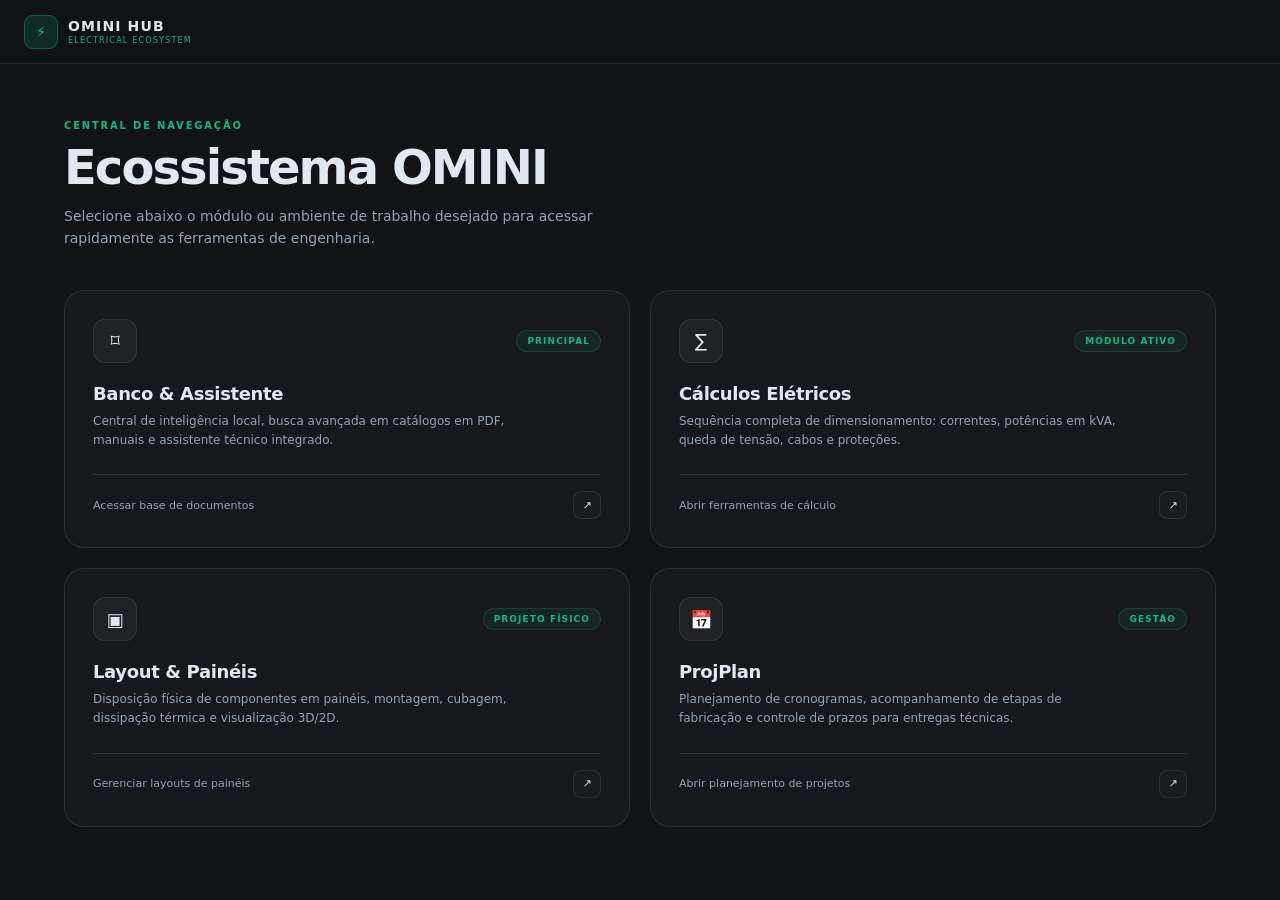
==== commit 14cb48f6: "v3" ====
--- a/public/index.html
+++ b/public/index.html
@@ -1,4945 +1,333 @@
 <!DOCTYPE html>
-<html lang="pt-BR">
+<html lang="pt-BR" data-theme="dark">
 <head>
 <meta charset="UTF-8">
-<meta name="viewport" content="width=device-width,initial-scale=1,viewport-fit=cover">
-<meta name="theme-color" content="#111315">
-<meta name="description" content="OMINI">
-<title>OMINI</title>
-<link rel="icon" type="image/svg+xml" href="data:image/svg+xml,%3Csvg xmlns='http://www.w3.org/2000/svg' viewBox='0 0 64 64'%3E%3Crect width='64' height='64' rx='18' fill='%2310a37f'/%3E%3Ctext x='32' y='46' font-size='44' text-anchor='middle' fill='white' font-family='Arial,sans-serif'%3EO%3C/text%3E%3C/svg%3E">
-
-
-<script>
-window.ensureOminiPdfJs=window.ensureOminiPdfJs||function(){
- if(window.pdfjsLib)return Promise.resolve(window.pdfjsLib);
- if(!window.ominiPdfJsPromise){
-  window.ominiPdfJsPromise=import("https://cdnjs.cloudflare.com/ajax/libs/pdf.js/4.10.38/pdf.min.mjs").then(pdfjsLib=>{
-   pdfjsLib.GlobalWorkerOptions.workerSrc="https://cdnjs.cloudflare.com/ajax/libs/pdf.js/4.10.38/pdf.worker.min.mjs";
-   window.pdfjsLib=pdfjsLib;
-   return pdfjsLib;
-  }).catch(error=>{window.ominiPdfJsPromise=null;throw error;});
- }
- return window.ominiPdfJsPromise;
-};
-</script>
+<meta name="viewport" content="width=device-width, initial-scale=1, viewport-fit=cover">
+<meta name="theme-color" content="#121315">
+<meta name="description" content="OMINI HUB - Central de Ferramentas de Engenharia Elétrica">
+<title>OMINI HUB · Central de Engenharia</title>
+<link rel="icon" type="image/svg+xml" href="data:image/svg+xml,%3Csvg xmlns='http://www.w3.org/2000/svg' viewBox='0 0 64 64'%3E%3Cpath d='M38 3 13 36h17l-4 25L52 25H35z' fill='%2300c58b'/%3E%3C/svg%3E">
 
 <style>
-:root{
---bg:#121315;
---paper:#1e2023;
---paper2:#2a2d32;
---ink:#e2e8f0;
---muted:#94a3b8;
---line:rgba(226,232,240,.10);
---line2:rgba(226,232,240,.16);
---green:#10B981;
---green2:#059669;
---ease:cubic-bezier(.16,.78,.18,1);
---shadow:0 24px 80px rgba(21,22,19,.10)
-}
-
-*{box-sizing:border-box}
-
-html{
-scroll-behavior:auto;
-scroll-padding-top:0
-}
-
-body{margin:0;min-height:100vh;background:var(--bg);color:var(--ink);font-family:Bahnschrift,Inter,ui-sans-serif,system-ui,-apple-system,BlinkMacSystemFont,"Segoe UI",sans-serif;
--webkit-font-smoothing:antialiased;
-text-rendering:optimizeLegibility;
-overflow-x:hidden
-}
-
-a{color:inherit;text-decoration:none}
-button,input{font:inherit}
-button{border:0}
-
-::selection{
-background:rgba(16,185,129,.16)
-}
-
-.site-nav{
-position:fixed;
-left:0;
-right:0;
-top:0;
-height:76px;
-z-index:80;
-display:flex;
-align-items:center;
-justify-content:center;
-padding:12px 22px;
-background:linear-gradient(to bottom,rgba(17,19,21,.72),rgba(17,19,21,0));
-color:#e2e8f0;
-pointer-events:none
-}
-
-.nav-inner{
-width:min(1440px,100%);
-display:flex;
-align-items:center;
-justify-content:space-between;
-gap:20px;
-pointer-events:auto
-}
-
-.brand{
-display:flex;
-align-items:center;
-gap:10px;
-padding:9px 11px;
-border-radius:14px;
-backdrop-filter:blur(14px);
--webkit-backdrop-filter:blur(14px);
-background:rgba(255,255,255,.055);
-border:1px solid rgba(226,232,240,.10)
-}
-
-.brand-mark{
-width:32px;
-height:32px;
-display:grid;
-place-items:center;
-border-radius:9px;
-background:#e2e8f0;
-color:#fff;
-font-size:12px;
-font-weight:900
-}
-
-.brand-name{
-font-size:12px;
-font-weight:800;
-letter-spacing:.10em
-}
-
-.brand-sub{
-font-size:8px;
-letter-spacing:.13em;
-text-transform:uppercase;
-opacity:.62;
-margin-top:2px
-}
-
-.nav-menu{
-display:flex;
-align-items:center;
-gap:2px
-}
-
-.nav-drop{position:relative}
-
-.nav-link{
-display:flex;
-align-items:center;
-gap:7px;
-padding:11px 12px;
-border-radius:11px;
-color:rgba(255,255,255,.08);
-font-size:11px;
-font-weight:650;
-background:transparent;
-transition:background .35s var(--ease),color .35s var(--ease)
-}
-
-.nav-link:hover,
-.nav-drop.open>.nav-link{
-background:rgba(255,255,255,.10);
-color:#fff
-}
-
-.chev{
-font-size:9px;
-opacity:.6;
-transition:transform .35s var(--ease)
-}
-
-.nav-drop.open .chev{transform:rotate(180deg)}
-
-.dropdown{
-position:absolute;
-top:calc(100% + 8px);
-left:0;
-min-width:240px;
-padding:8px;
-border:1px solid rgba(226,232,240,.11);
-border-radius:17px;
-background:rgba(29,32,35,.96);
-box-shadow:0 22px 70px rgba(11,13,12,.18);
-color:var(--ink);
-opacity:0;
-visibility:hidden;
-transform:translateY(-6px) scale(.985);
-transition:opacity .28s var(--ease),transform .28s var(--ease),visibility .28s
-}
-
-.nav-drop.open .dropdown{
-opacity:1;
-visibility:visible;
-transform:none
-}
-
-.drop-item{
-display:block;
-padding:12px;
-border-radius:11px
-}
-
-.drop-item:hover{background:#2a2d32}
-
-.drop-item b{
-display:block;
-font-size:11px
-}
-
-.drop-item span{
-display:block;
-margin-top:3px;
-font-size:9px;
-color:var(--muted)
-}
-
-.nav-actions{
-display:flex;
-align-items:center;
-gap:7px
-}
-
-.glass-btn{
-width:36px;
-height:36px;
-display:grid;
-place-items:center;
-border-radius:11px;
-background:rgba(255,255,255,.055);
-border:1px solid rgba(226,232,240,.10);
-color:#e2e8f0;
-cursor:pointer;
-backdrop-filter:blur(14px);
--webkit-backdrop-filter:blur(14px);
-transition:transform .35s var(--ease),background .35s var(--ease)
-}
-
-.glass-btn:hover{
-transform:translateY(-2px);
-background:rgba(255,255,255,.09)
-}
-
-.mobile-nav{display:none}
-
-.hero-field{
-height:100svh;
-min-height:680px;
-position:relative;
-background:#121315;
-color:#e2e8f0;
-overflow:hidden;
-isolation:isolate
-}
-
-.hero-field:before{
-content:"";
-position:absolute;
-inset:0;
-background:
-radial-gradient(circle at 70% 50%,rgba(255,255,255,.98) 0%,rgba(29,32,35,.72) 34%,rgba(17,19,21,0) 70%);
-z-index:0;
-pointer-events:none
-}
-
-.field-canvas{
-position:absolute;
-inset:0;
-width:100%;
-height:100%;
-z-index:1;
-display:block;
-pointer-events:auto
-}
-
-.field-glow{
-position:absolute;
-left:70%;
-top:50%;
-width:min(850px,75vw);
-height:min(850px,75vw);
-transform:translate(-50%,-50%);
-border-radius:50%;
-background:
-radial-gradient(circle,rgba(255,255,255,.96) 0%,rgba(255,255,255,.62) 35%,rgba(16,185,129,.035) 58%,rgba(255,255,255,0) 74%);
-filter:blur(14px);
-z-index:0;
-pointer-events:none
-}
-
-.field-label{
-position:absolute;
-right:7vw;
-top:120px;
-z-index:4;
-display:flex;
-align-items:center;
-gap:9px;
-color:rgba(226,232,240,.42);
-font-size:8px;
-font-weight:730;
-letter-spacing:.16em;
-text-transform:uppercase
-}
-
-.field-pulse{
-width:7px;
-height:7px;
-border-radius:50%;
-background:var(--green);
-box-shadow:0 0 0 4px rgba(16,185,129,.07),0 0 22px rgba(16,185,129,.30);
-animation:visualPulse 1.8s ease-in-out infinite
-}
-
-.field-content{
-position:relative;
-z-index:5;
-width:min(1440px,100%);
-height:100%;
-margin:auto;
-padding:165px 7vw 128px;
-display:flex;
-flex-direction:column;
-justify-content:center;
-pointer-events:none
-}
-
-.field-content>*{pointer-events:auto}
-
-.field-tag{
-display:flex;
-align-items:center;
-gap:9px;
-font-size:10px;
-font-weight:760;
-text-transform:uppercase;
-letter-spacing:.16em;
-color:rgba(226,232,240,.56)
-}
-
-.field-tag-line{
-width:30px;
-height:1px;
-background:rgba(226,232,240,.34)
-}
-
-.field-content h1{
-max-width:820px;
-margin:20px 0 16px;
-font-size:clamp(49px,7vw,108px);
-line-height:.87;
-letter-spacing:-.078em;
-font-weight:830;
-text-shadow:0 12px 45px rgba(21,22,19,.08)
-}
-
-.field-content p{
-max-width:650px;
-margin:0;
-color:rgba(226,232,240,.58);
-font-size:14px;
-line-height:1.72
-}
-
-.field-cta{
-display:flex;
-align-items:center;
-gap:10px;
-margin-top:32px
-}
-
-.field-btn{
-min-height:45px;
-padding:0 17px;
-border-radius:12px;
-display:inline-flex;
-align-items:center;
-gap:8px;
-cursor:pointer;
-font-size:11px;
-font-weight:730;
-transition:transform .35s var(--ease),background .35s var(--ease),box-shadow .35s var(--ease)
-}
-
-.field-btn.primary{
-background:#e2e8f0;
-color:#fff;
-box-shadow:0 15px 45px rgba(21,22,19,.15)
-}
-
-.field-btn.secondary{
-border:1px solid rgba(226,232,240,.14);
-background:rgba(255,255,255,.42);
-color:#e2e8f0;
-backdrop-filter:blur(12px);
--webkit-backdrop-filter:blur(12px)
-}
-
-.field-btn:hover{transform:translateY(-2px)}
-
-.field-btn.primary:hover{
-box-shadow:0 18px 55px rgba(21,22,19,.22)
-}
-
-.field-hint{
-position:absolute;left:50%;bottom:23px;z-index:7;transform:translateX(-50%);
-font-size:9px;letter-spacing:.12em;text-transform:uppercase;color:rgba(226,232,240,.34);
-text-align:center;white-space:nowrap;pointer-events:none
-}
-
-.field-meta{
-position:absolute;
-left:7vw;
-bottom:34px;
-z-index:7;
-display:flex;
-align-items:center;
-gap:16px;
-color:rgba(226,232,240,.40);
-font-size:9px;
-letter-spacing:.12em;
-text-transform:uppercase
-}
-
-.field-status{
-display:flex;
-align-items:center;
-gap:7px
-}
-
-.field-status i{
-width:6px;
-height:6px;
-border-radius:50%;
-background:var(--green);
-box-shadow:0 0 0 4px rgba(16,185,129,.08);
-animation:visualPulse 1.8s ease-in-out infinite
-}
-
-
-@keyframes visualPulse{
-50%{opacity:.35;transform:scale(.72)}
-}
-
-
-.manual-library{
-position:relative;
-z-index:10;
-padding:80px 28px 85px;
-background:#121315;
-border-top:1px solid rgba(226,232,240,.07)
-}
-
-.manual-library-inner{
-width:min(1360px,100%);
-margin:auto
-}
-
-.manual-header{
-display:flex;
-justify-content:space-between;
-align-items:flex-end;
-gap:30px;
-margin-bottom:24px
-}
-
-.manual-kicker{
-font-size:9px;
-font-weight:800;
-letter-spacing:.17em;
-text-transform:uppercase;
-color:var(--green);
-margin-bottom:9px
-}
-
-.manual-title{
-font-size:clamp(30px,4vw,54px);
-line-height:.95;
-letter-spacing:-.065em;
-font-weight:800;
-margin:0
-}
-
-.manual-description{
-max-width:540px;
-margin:12px 0 0;
-font-size:12px;
-line-height:1.65;
-color:var(--muted)
-}
-
-.manual-stats{
-display:flex;
-gap:9px;
-flex-wrap:wrap;
-justify-content:flex-end
-}
-
-.manual-stat{
-min-width:94px;
-padding:12px 14px;
-border:1px solid var(--line);
-border-radius:13px;
-background:rgba(255,255,255,.035)
-}
-
-.manual-stat strong{
-display:block;
-font-size:18px;
-letter-spacing:-.04em
-}
-
-.manual-stat span{
-display:block;
-font-size:8px;
-text-transform:uppercase;
-letter-spacing:.11em;
-color:var(--muted);
-margin-top:4px
-}
-
-.manual-toolbar{
-display:grid;
-grid-template-columns:1fr auto auto;
-gap:9px;
-margin-bottom:13px
-}
-
-.manual-search{
-height:52px;
-border:1px solid var(--line);
-border-radius:15px;
-background:rgba(255,255,255,.06);
-padding:0 17px;
-outline:none;
-color:var(--ink);
-font-size:12px;
-transition:border-color .3s,box-shadow .3s,background .3s
-}
-
-.manual-search:focus{
-border-color:rgba(16,185,129,.35);
-background:#fff;
-box-shadow:0 0 0 4px rgba(16,185,129,.055)
-}
-
-.manual-action{
-height:52px;
-padding:0 17px;
-border-radius:15px;
-border:1px solid var(--line);
-background:rgba(255,255,255,.05);
-color:var(--ink);
-cursor:pointer;
-font-size:10px;
-font-weight:760;
-transition:transform .3s var(--ease),background .3s var(--ease),border-color .3s
-}
-
-.manual-action:hover{
-transform:translateY(-2px);
-background:#fff;
-border-color:var(--line2)
-}
-
-.manual-action.primary{
-background:#e2e8f0;
-color:#fff;
-border-color:#e2e8f0
-}
-
-.manual-action.primary:hover{background:#234f3b}
-
-.manual-import{display:none}
-
-.manual-path{
-display:flex;
-align-items:center;
-gap:7px;
-min-height:39px;
-padding:0 13px;
-border:1px solid var(--line);
-border-radius:12px;
-background:rgba(255,255,255,.35);
-font-size:9px;
-color:var(--muted);
-margin-bottom:13px;
-overflow:hidden
-}
-
-.manual-path strong{
-color:var(--ink);
-font-weight:760;
-white-space:nowrap
-}
-
-.manual-path span{
-white-space:nowrap;
-overflow:hidden;
-text-overflow:ellipsis
-}
-
-.manual-layout{
-display:grid;
-grid-template-columns:285px 1fr;
-gap:13px;
-min-height:540px
-}
-
-.manual-sidebar,
-.manual-results{
-border:1px solid var(--line);
-border-radius:21px;
-background:rgba(255,255,255,.035);
-overflow:hidden
-}
-
-.manual-sidebar-head,
-.manual-results-head{
-height:57px;
-display:flex;
-align-items:center;
-justify-content:space-between;
-gap:10px;
-padding:0 16px;
-border-bottom:1px solid var(--line)
-}
-
-.manual-sidebar-title,
-.manual-results-title{
-font-size:11px;
-font-weight:790
-}
-
-.manual-small{
-font-size:8px;
-letter-spacing:.10em;
-text-transform:uppercase;
-color:var(--muted)
-}
-
-.manual-tree{
-padding:9px;
-max-height:590px;
-overflow:auto
-}
-
-.manual-tree::-webkit-scrollbar,
-.manual-results-body::-webkit-scrollbar{
-width:6px
-}
-
-.manual-tree::-webkit-scrollbar-thumb,
-.manual-results-body::-webkit-scrollbar-thumb{
-background:rgba(226,232,240,.12);
-border-radius:20px
-}
-
-.tree-row{
-position:relative;
-display:flex;
-align-items:center;
-gap:8px;
-min-height:35px;
-padding:6px 9px;
-border-radius:9px;
-cursor:pointer;
-font-size:10px;
-transition:background .25s
-}
-
-.tree-row:hover{background:rgba(16,185,129,.055)}
-
-.tree-row.active{
-background:rgba(16,185,129,.09);
-color:var(--green);
-font-weight:750
-}
-
-.tree-row .tree-icon{
-width:17px;
-text-align:center;
-font-size:13px;
-flex:0 0 17px
-}
-
-.tree-row .tree-name{
-white-space:nowrap;
-overflow:hidden;
-text-overflow:ellipsis;
-flex:1
-}
-
-.tree-row .tree-count{
-font-size:8px;
-color:#94a3b8
-}
-
-.tree-indent{margin-left:18px}
-
-.tree-toggle{
-width:22px;
-height:22px;
-display:grid;
-place-items:center;
-flex:0 0 22px;
-border-radius:7px;
-background:transparent;
-color:#94a3b8;
-cursor:pointer;
-font-size:9px;
-transition:transform .25s var(--ease),background .25s
-}
-
-.tree-toggle:hover{
-background:rgba(16,185,129,.08);
-color:var(--green)
-}
-
-.tree-toggle.empty{visibility:hidden}
-.tree-toggle.collapsed{transform:rotate(-90deg)}
-.tree-children{display:block}
-.tree-children.collapsed{display:none}
-
-.manual-results-body{
-max-height:590px;
-overflow:auto;
-padding:11px
-}
-
-.manual-empty{
-min-height:420px;
-display:grid;
-place-items:center;
-text-align:center;
-padding:35px
-}
-
-.manual-empty-icon{
-width:62px;
-height:62px;
-display:grid;
-place-items:center;
-margin:0 auto 17px;
-border-radius:20px;
-background:#2a2d32;
-font-size:25px
-}
-
-.manual-empty b{
-display:block;
-font-size:13px
-}
-
-.manual-empty p{
-max-width:390px;
-margin:8px auto 0;
-font-size:10px;
-line-height:1.65;
-color:var(--muted)
-}
-
-.manual-result{
-display:grid;
-grid-template-columns:42px 1fr auto;
-gap:12px;
-align-items:center;
-padding:13px;
-border:1px solid rgba(226,232,240,.075);
-border-radius:15px;
-background:rgba(255,255,255,.045);
-margin-bottom:8px;
-transition:transform .3s var(--ease),background .3s,border-color .3s
-}
-
-.manual-result:hover{
-transform:translateY(-2px);
-background:#fff;
-border-color:var(--line2)
-}
-
-.manual-file-icon{
-width:42px;
-height:42px;
-display:grid;
-place-items:center;
-border-radius:12px;
-background:#2a2d32;
-color:#9d2f25;
-font-size:10px;
-font-weight:850
-}
-
-.manual-result-name{
-font-size:11px;
-font-weight:770;
-white-space:nowrap;
-overflow:hidden;
-text-overflow:ellipsis
-}
-
-.manual-result-path{
-font-size:8px;
-color:var(--muted);
-margin-top:4px;
-white-space:nowrap;
-overflow:hidden;
-text-overflow:ellipsis
-}
-
-.manual-snippet{
-font-size:9px;
-line-height:1.5;
-color:#94a3b8;
-margin-top:7px;
-display:-webkit-box;
--webkit-line-clamp:2;
--webkit-box-orient:vertical;
-overflow:hidden
-}
-
-.manual-match{
-color:var(--green);
-font-weight:800
-}
-
-.manual-result-actions{
-display:flex;
-gap:6px
-}
-
-.manual-mini-btn{
-width:31px;
-height:31px;
-display:grid;
-place-items:center;
-border-radius:9px;
-border:1px solid var(--line);
-background:#1e2023;
-cursor:pointer;
-font-size:11px;
-transition:transform .25s,background .25s
-}
-
-.manual-mini-btn:hover{
-transform:translateY(-1px);
-background:#2a2d32
-}
-
-.manual-progress{
-display:none;
-padding:12px 15px;
-border:1px solid rgba(16,185,129,.13);
-border-radius:13px;
-background:rgba(16,185,129,.045);
-margin-bottom:13px
-}
-
-.manual-progress.active{display:block}
-
-.manual-progress-top{
-display:flex;
-justify-content:space-between;
-gap:10px;
-font-size:9px;
-font-weight:730
-}
-
-.manual-progress-bar{
-height:5px;
-border-radius:20px;
-background:rgba(16,185,129,.10);
-overflow:hidden;
-margin-top:8px
-}
-
-.manual-progress-fill{
-height:100%;
-width:0;
-border-radius:20px;
-background:var(--green);
-transition:width .25s
-}
-
-.manual-toast{
-position:fixed;
-right:22px;
-bottom:22px;
-z-index:200;
-max-width:390px;
-padding:13px 16px;
-border:1px solid rgba(226,232,240,.12);
-border-radius:14px;
-background:rgba(29,32,35,.96);
-box-shadow:0 20px 60px rgba(20,22,20,.16);
-font-size:10px;
-line-height:1.5;
-opacity:0;
-visibility:hidden;
-transform:translateY(10px);
-transition:.3s var(--ease)
-}
-
-.manual-toast.show{
-opacity:1;
-visibility:visible;
-transform:none
-}
-
-.manual-reader{
-position:fixed;
-inset:0;
-z-index:180;
-display:none;
-align-items:center;
-justify-content:center;
-padding:20px;
-background:rgba(15,17,15,.40);
-backdrop-filter:blur(12px);
--webkit-backdrop-filter:blur(12px)
-}
-
-.manual-reader.open{display:flex}
-
-.manual-reader-box{
-width:min(1200px,100%);
-height:min(88vh,900px);
-background:#1e2023;
-border:1px solid rgba(226,232,240,.14);
-border-radius:22px;
-overflow:hidden;
-box-shadow:0 30px 100px rgba(10,12,10,.25);
-display:flex;
-flex-direction:column
-}
-
-.manual-reader-head{
-height:58px;
-padding:0 14px 0 18px;
-display:flex;
-align-items:center;
-justify-content:space-between;
-gap:15px;
-border-bottom:1px solid var(--line)
-}
-
-.manual-reader-title{
-font-size:11px;
-font-weight:780;
-white-space:nowrap;
-overflow:hidden;
-text-overflow:ellipsis
-}
-
-.manual-reader-close{
-width:34px;
-height:34px;
-border-radius:10px;
-border:1px solid var(--line);
-background:#2a2d32;
-cursor:pointer
-}
-
-#manualFrame{
-width:100%;
-height:100%;
-border:0;
-background:#2a2d32
-}
-
-#manualImageViewer{
-width:100%;
-height:100%;
-object-fit:contain;
-display:block;
-background:#202220
-}
-
-.om-context-menu{
-position:fixed;
-z-index:9999;
-min-width:210px;
-padding:6px;
-border:1px solid rgba(226,232,240,.14);
-border-radius:13px;
-background:rgba(29,32,35,.98);
-box-shadow:0 20px 60px rgba(15,17,15,.20);
-backdrop-filter:blur(16px);
--webkit-backdrop-filter:blur(16px);
-animation:contextPop .16s var(--ease)
-}
-
-.om-context-menu button{
-width:100%;
-display:flex;
-align-items:center;
-gap:9px;
-padding:10px 11px;
-border-radius:9px;
-background:transparent;
-color:#e2e8f0;
-cursor:pointer;
-font-size:10px;
-font-weight:680;
-text-align:left
-}
-
-.om-context-menu button:hover{
-background:#2a2d32;
-color:#9d2f25
-}
-
-.om-context-menu button span{
-width:18px;
-text-align:center
-}
-
-@keyframes contextPop{
-from{
-opacity:0;
-transform:scale(.96) translateY(-3px)
-}
-to{
-opacity:1;
-transform:none
-}
-}
-
-
-.floating-card{
-padding:25px;
-border:1px solid rgba(226,232,240,.12);
-border-radius:24px;
-background:rgba(29,32,35,.70);
-backdrop-filter:blur(18px);
--webkit-backdrop-filter:blur(18px);
-box-shadow:0 30px 70px rgba(226,232,240,.11);
-will-change:transform
-}
-
-.floating-card .tiny{
-font-size:9px;
-color:var(--muted);
-text-transform:uppercase;
-letter-spacing:.13em;
-font-weight:780
-}
-
-.signal{
-height:120px;
-margin:20px 0 14px;
-position:relative;
-overflow:hidden;
-border-radius:16px;
-background:#2a2d32;
-border:1px solid var(--line)
-}
-
-.signal svg{
-width:100%;
-height:100%
-}
-
-.chip-grid{
-display:grid;
-grid-template-columns:1fr 1fr;
-gap:8px
-}
-
-.chip{
-padding:12px;
-border:1px solid var(--line);
-border-radius:13px;
-background:rgba(255,255,255,.045)
-}
-
-.chip b{
-display:block;
-font-size:18px;
-letter-spacing:-.04em
-}
-
-.chip span{
-display:block;
-font-size:9px;
-color:var(--muted);
-margin-top:4px
-}
-
-.content{
-position:relative;
-z-index:3;
-background:var(--bg);
-padding:42px 28px 60px
-}
-
-.content-inner{
-width:min(1360px,100%);
-margin:auto
-}
-
-.section-head{
-display:flex;
-justify-content:space-between;
-align-items:flex-end;
-gap:20px;
-margin-bottom:17px
-}
-
-.section-title{
-font-size:17px;
-font-weight:780;
-letter-spacing:-.03em
-}
-
-.section-sub{
-font-size:10px;
-color:var(--muted);
-margin-top:4px
-}
-
-.tools-grid{
-display:grid;
-grid-template-columns:repeat(2,minmax(0,1fr));
-gap:13px
-}
-
-.tool{
-position:relative;
-min-height:200px;
-padding:20px;
-border:1px solid var(--line);
-border-radius:20px;
-background:rgba(255,255,255,.54);
-overflow:hidden;
-cursor:pointer;
-transition:transform .45s var(--ease),box-shadow .45s var(--ease),background .45s var(--ease),border-color .45s var(--ease)
-}
-
-.tool:hover{
-transform:translateY(-5px);
-background:rgba(255,255,255,.08);
-border-color:var(--line2);
-box-shadow:0 22px 55px rgba(226,232,240,.08)
-}
-
-.tool:after{
-content:"";
-position:absolute;
-right:-40px;
-bottom:-80px;
-width:190px;
-height:190px;
-border-radius:50%;
-background:radial-gradient(circle,rgba(16,185,129,.10),transparent 66%);
-opacity:0;
-transition:opacity .45s var(--ease)
-}
-
-.tool:hover:after{opacity:1}
-
-.tool-icon{
-width:39px;
-height:39px;
-display:grid;
-place-items:center;
-border-radius:12px;
-background:#2a2d32;
-border:1px solid var(--line);
-font-size:16px
-}
-
-.tool-state{
-position:absolute;
-right:20px;
-top:22px;
-font-size:9px;
-color:#94a3b8;
-text-transform:uppercase;
-letter-spacing:.12em;
-font-weight:770
-}
-
-.tool h3{
-margin:23px 0 7px;
-font-size:15px
-}
-
-.tool p{
-max-width:290px;
-margin:0;
-color:var(--muted);
-font-size:11px;
-line-height:1.6
-}
-
-.tool-foot{
-position:absolute;
-bottom:18px;
-left:20px;
-right:20px;
-display:flex;
-align-items:center;
-justify-content:space-between
-}
-
-.tool-kicker{
-font-size:9px;
-color:#94a3b8
-}
-
-.arrow{
-width:25px;
-height:25px;
-display:grid;
-place-items:center;
-border:1px solid var(--line);
-border-radius:8px;
-color:#72736e;
-transition:transform .35s var(--ease),background .35s var(--ease)
-}
-
-.tool:hover .arrow{
-transform:translateX(3px);
-background:#fff
-}
-
-.info-grid{
-display:grid;
-grid-template-columns:1.3fr .9fr;
-gap:13px;
-margin-top:13px
-}
-
-.panel{
-padding:21px;
-border:1px solid var(--line);
-border-radius:22px;
-background:rgba(255,255,255,.5)
-}
-
-.panel-title{
-font-size:13px;
-font-weight:770
-}
-
-.panel-sub{
-font-size:10px;
-color:var(--muted);
-margin-top:4px
-}
-
-.metric-row{
-display:grid;
-grid-template-columns:repeat(3,1fr);
-gap:9px;
-margin-top:18px
-}
-
-.metric{
-padding:16px;
-border:1px solid rgba(226,232,240,.05);
-border-radius:15px;
-background:rgba(238,236,229,.70)
-}
-
-.metric small{
-display:block;
-font-size:9px;
-color:var(--muted)
-}
-
-.metric strong{
-display:block;
-font-size:24px;
-letter-spacing:-.05em;
-margin-top:7px
-}
-
-.activity{
-display:flex;
-flex-direction:column;
-gap:9px;
-margin-top:17px
-}
-
-.activity-row{
-display:flex;
-justify-content:space-between;
-align-items:center;
-gap:14px;
-padding:12px 13px;
-border:1px solid var(--line);
-border-radius:14px;
-background:rgba(255,255,255,.055)
-}
-
-.activity-left{
-display:flex;
-align-items:center;
-gap:10px
-}
-
-.bullet{
-width:8px;
-height:8px;
-border-radius:50%;
-background:#65717d
-}
-
-.activity-row b{
-display:block;
-font-size:11px
-}
-
-.activity-row span{
-display:block;
-font-size:9px;
-color:var(--muted);
-margin-top:3px
-}
-
-.foot{
-margin-top:48px;
-padding-top:19px;
-border-top:1px solid var(--line);
-display:flex;
-justify-content:space-between;
-gap:15px;
-color:#94a3b8;
-font-size:9px
-}
-
-.command{
-position:fixed;
-inset:0;
-z-index:120;
-display:none;
-place-items:start center;
-padding-top:14vh;
-background:rgba(17,19,17,.24);
-backdrop-filter:blur(12px);
--webkit-backdrop-filter:blur(12px)
-}
-
-.command.open{display:grid}
-
-.command-box{
-width:min(600px,calc(100vw - 28px));
-background:#1e2023;
-border:1px solid rgba(226,232,240,.13);
-border-radius:22px;
-box-shadow:0 30px 100px rgba(10,12,10,.21);
-overflow:hidden;
-animation:pop .32s var(--ease)
-}
-
-.cmd-input{
-width:100%;
-height:58px;
-border:0;
-outline:0;
-padding:0 18px;
-background:transparent;
-font-size:14px
-}
-
-.cmd-list{
-border-top:1px solid var(--line);
-padding:8px
-}
-
-.cmd-item{
-display:flex;
-align-items:center;
-justify-content:space-between;
-gap:12px;
-padding:12px;
-border-radius:12px;
-cursor:pointer
-}
-
-.cmd-item:hover{background:#2a2d32}
-
-.cmd-item b{font-size:11px}
-
-.cmd-item span{
-display:block;
-margin-top:2px;
-font-size:9px;
-color:var(--muted)
-}
-
-@keyframes pop{
-from{opacity:0;transform:translateY(-8px) scale(.985)}
-to{opacity:1;transform:none}
-}
-
-@media(max-width:900px){
-
-.nav-menu{display:none}
-.mobile-nav{display:block}
-
-.mobile-nav select{
-appearance:none;
-border:1px solid rgba(255,255,255,.14);
-background:rgba(255,255,255,.045);
-color:#e2e8f0;
-border-radius:11px;
-padding:9px 12px;
-font-size:10px
-}
-
-.tools-grid{grid-template-columns:repeat(2,minmax(0,1fr))}
-.info-grid{grid-template-columns:1fr}
-
-
-.floating-card{max-width:560px}
-
-.manual-header{
-align-items:flex-start;
-flex-direction:column
-}
-
-.manual-stats{justify-content:flex-start}
-
-.manual-toolbar{
-grid-template-columns:1fr 1fr
-}
-
-.manual-search{grid-column:1/-1}
-
-.manual-layout{grid-template-columns:1fr}
-
-.manual-sidebar{min-height:250px}
-.manual-tree{max-height:260px}
-}
-
-@media(max-width:640px){
-
-.site-nav{
-height:67px;
-padding:9px 13px
-}
-
-.brand-sub{display:none}
-
-.field-content{
-padding-top:140px;
-padding-bottom:120px
-}
-
-.field-content h1{font-size:54px}
-.field-content p{font-size:12px}
-
-.field-cta{
-margin-top:25px
-}
-
-.field-meta{bottom:20px}
-.field-hint{display:none}
-
-.field-glow{
-width:680px;
-height:680px
-}
-
-
-
-
-.content{
-padding:34px 14px 48px
-}
-
-.tools-grid{grid-template-columns:1fr}
-.info-grid{grid-template-columns:1fr}
-
-.metric-row{
-grid-template-columns:1fr 1fr 1fr
-}
-
-.metric{padding:13px}
-.metric strong{font-size:21px}
-
-.foot{flex-direction:column}
-
-.manual-library{
-padding:58px 14px 65px
-}
-
-.manual-title{font-size:38px}
-
-.manual-toolbar{grid-template-columns:1fr}
-
-.manual-search{grid-column:auto}
-
-.manual-action{width:100%}
-
-.manual-result{
-grid-template-columns:38px 1fr
-}
-
-.manual-file-icon{
-width:38px;
-height:38px
-}
-
-.manual-result-actions{
-grid-column:2
-}
-
-.manual-stats{width:100%}
-
-.manual-stat{
-flex:1;
-min-width:0
-}
-}
-
-@media(prefers-reduced-motion:reduce){
-
-.tool,
-.floating-card,
-.nav-link,
-.dropdown,
-.glass-btn{
-transition-duration:.01ms!important
-}
-}
-
-/* =========================================================
-   ADDON · FAVORITOS INTEGRADOS AO MENU PRINCIPAL
-========================================================= */
-.bookmark-bar{
-position:static;display:flex;align-items:center;gap:2px;padding:0;margin:0;
-background:transparent;border:0;box-shadow:none;backdrop-filter:none;-webkit-backdrop-filter:none;
-overflow:visible;scrollbar-width:none;height:auto;
-}
-.bookmark-bar::-webkit-scrollbar{display:none}
-.bookmark-folder,.bookmark-subfolder{position:relative;flex:0 0 auto}
-.bookmark-folder-btn,.bookmark-item{
-display:flex;align-items:center;gap:7px;height:36px;padding:0 11px;border:0;border-radius:8px;
-font-size:12px;font-weight:650;color:#e8edf2;white-space:nowrap;background:transparent;cursor:pointer;
-font-family:inherit;transition:background .18s ease,color .18s ease;
-}
-.bookmark-folder-btn:hover,.bookmark-folder:hover>.bookmark-folder-btn,.bookmark-subfolder:hover>.bookmark-folder-btn,.bookmark-item:hover{
-background:rgba(35,38,32,.065);color:#e2e8f0
-}
-.bookmark-folder-icon{font-size:12px;line-height:1;color:#7d6a35}
-.bookmark-arrow{font-size:10px;opacity:.48;margin-left:1px}
-.bookmark-icon{width:16px;height:16px;object-fit:contain;border-radius:3px;flex:0 0 16px}
-.bookmark-fallback{width:16px;height:16px;display:grid;place-items:center;font-size:10px;color:#94a3b8;flex:0 0 16px}
-.bookmark-menu,.bookmark-submenu{
-position:absolute;top:40px;left:0;min-width:230px;max-height:none;overflow:visible;padding:6px;
-background:rgba(29,32,35,.985);border:1px solid rgba(226,232,240,.12);border-radius:12px;
-box-shadow:0 18px 55px rgba(11,13,12,.18);opacity:0;visibility:hidden;transform:translateY(-5px);
-transition:opacity .16s ease,transform .16s ease,visibility .16s;z-index:300;color:var(--ink)
-}
-.bookmark-folder:hover>.bookmark-menu,.bookmark-subfolder:hover>.bookmark-submenu{opacity:1;visibility:visible;transform:none}
-.bookmark-item{width:100%;justify-content:flex-start;height:34px;font-weight:560}
-.bookmark-subfolder{display:block}.bookmark-subfolder>.bookmark-folder-btn{width:100%;justify-content:flex-start}.bookmark-subfolder>.bookmark-folder-btn .bookmark-arrow{margin-left:auto;font-size:15px}
-.bookmark-submenu{top:-7px;left:calc(100% - 2px);transform:translateX(-5px);min-width:245px}
-.bookmark-subfolder:hover>.bookmark-submenu{transform:none}
-@media(max-width:760px){
-.bookmark-bar{padding:0;overflow-x:auto;max-width:calc(100vw - 150px)}
-.bookmark-folder-btn,.bookmark-item{font-size:10px;height:32px;padding:0 8px}
-.bookmark-menu{top:36px;max-height:none;overflow:visible}.bookmark-submenu{position:absolute;left:calc(100% - 2px);right:auto;top:-7px;width:245px;max-height:none;overflow:visible}.bookmark-subfolder:hover>.bookmark-submenu{transform:none}
-}
-
-</style>
-
-
-<style id="hero-manual-search-style">
-.hero-manual-search{
-  position:absolute;
-  left:50%;
-  bottom:42px;
-  transform:translateX(-50%);
-  width:min(680px,calc(100vw - 40px));
-  margin:0;
-  z-index:30;
-}
-.hero-manual-search-label,
-.hero-manual-search-hint{display:none}
-.hero-manual-search-box{
-  display:grid;
-  grid-template-columns:1fr auto;
-  gap:7px;
-  padding:6px;
-  border:1px solid rgba(226,232,240,.10);
-  border-radius:15px;
-  background:rgba(255,255,255,.58);
-  box-shadow:0 14px 45px rgba(21,22,19,.08);
-  backdrop-filter:blur(14px);
-  -webkit-backdrop-filter:blur(14px);
-  transition:background .35s ease,box-shadow .35s ease;
-}
-.hero-manual-search-input{
-  width:100%;
-  height:48px;
-  border:0;
-  outline:0;
-  background:transparent;
-  padding:0 14px;
-  color:var(--ink);
-  font:600 13px Bahnschrift,Inter,system-ui,sans-serif;
-}
-.hero-manual-search-input::placeholder{color:rgba(226,232,240,.40)}
-.hero-manual-search-btn{
-  min-width:108px;
-  height:48px;
-  padding:0 15px;
-  border-radius:10px;
-  border:0;
-  background:#e2e8f0;
-  color:#fff;
-  cursor:pointer;
-  font:700 11px Bahnschrift,Inter,system-ui,sans-serif;
-  transition:transform .25s ease,background .25s ease;
-}
-.hero-manual-search-btn:hover{background:#234f3b}
-.hero-search-focus .hero-manual-search-box{
-  background:rgba(255,255,255,.72);
-  box-shadow:0 18px 55px rgba(21,22,19,.11);
-}
-@media(max-width:640px){
-  .hero-manual-search{bottom:22px;width:calc(100vw - 28px)}
-  .hero-manual-search-box{grid-template-columns:1fr}
-  .hero-manual-search-btn{width:100%}
-}
-</style>
-
-<style id="bahnschrift-font-override">
-html, body, body * { font-family: Bahnschrift, "Bahnschrift SemiBold", "Bahnschrift Light", Arial, sans-serif !important; }
-</style>
-
-<style id="omni-local-ai-style">
-:root{--ai-border:rgba(226,232,240,.11);--ai-paper:rgba(29,32,35,.88)}
-.omini-ai{position:relative;z-index:5;padding:42px 28px 54px;background:linear-gradient(180deg,rgba(17,19,21,.96),rgba(29,32,35,.88));border-top:1px solid rgba(226,232,240,.05);border-bottom:1px solid rgba(226,232,240,.07)}
-.omini-ai-inner{max-width:1120px;margin:auto}
-.omini-ai-kicker{font-size:10px;letter-spacing:.16em;color:var(--green);font-weight:800;text-transform:uppercase;margin-bottom:10px}
-.omini-ai-title{font-size:clamp(25px,3vw,40px);letter-spacing:-.04em;margin:0 0 8px;font-weight:800}
-.omini-ai-sub{margin:0 0 22px;color:var(--muted);font-size:14px;line-height:1.65;max-width:760px}
-.omini-ai-box{display:grid;grid-template-columns:1fr auto;gap:10px;padding:8px;border:1px solid var(--ai-border);border-radius:18px;background:rgba(255,255,255,.68);box-shadow:0 18px 55px rgba(21,22,19,.08);backdrop-filter:blur(18px)}
-.omini-ai-input{width:100%;min-height:58px;max-height:160px;resize:vertical;border:0;outline:0;background:transparent;padding:14px 16px;font:600 15px Bahnschrift,Inter,system-ui,sans-serif;color:var(--ink)}
-.omini-ai-actions{display:flex;align-items:center;gap:8px;padding:0 5px}
-.omini-ai-model{height:40px;border:1px solid var(--ai-border);border-radius:11px;background:#fff;padding:0 10px;font:600 11px Bahnschrift,Inter,sans-serif;color:var(--ink);outline:none;max-width:145px}
-.omini-ai-send{height:42px;padding:0 17px;border-radius:11px;background:#e2e8f0;color:#fff;cursor:pointer;font:700 12px Bahnschrift,Inter,sans-serif;transition:.2s}
-.omini-ai-send:hover{transform:translateY(-1px);opacity:.92}
-.omini-ai-status{display:flex;align-items:center;gap:7px;margin-top:12px;font-size:10px;letter-spacing:.08em;color:var(--muted);text-transform:uppercase}
-.omini-ai-dot{width:7px;height:7px;border-radius:50%;background:#aaa;box-shadow:0 0 0 4px rgba(120,120,120,.08)}
-.omini-ai-dot.online{background:#10B981;box-shadow:0 0 0 4px rgba(16,185,129,.10)}
-.omini-ai-dot.busy{background:#a17b22;box-shadow:0 0 0 4px rgba(161,123,34,.10)}
-.omini-ai-answer{margin-top:18px;display:none;border:1px solid var(--ai-border);border-radius:18px;background:rgba(255,255,255,.72);padding:22px;box-shadow:0 18px 55px rgba(21,22,19,.07)}
-.omini-ai-answer.show{display:block}
-.omini-ai-answer-head{display:flex;justify-content:space-between;gap:15px;align-items:center;margin-bottom:13px}
-.omini-ai-answer-label{font-size:10px;letter-spacing:.15em;text-transform:uppercase;color:var(--green);font-weight:800}
-.omini-ai-answer-body{font-size:14px;line-height:1.72;color:#292b28;white-space:pre-wrap}
-.omini-ai-sources{margin-top:17px;padding-top:14px;border-top:1px solid var(--ai-border);display:flex;flex-wrap:wrap;gap:8px}
-.omini-ai-source{display:inline-flex;align-items:center;gap:6px;padding:8px 10px;border-radius:10px;background:#f2f1eb;color:#333;text-decoration:none;font-size:11px;font-weight:700}
-.omini-ai-source:hover{background:#e9e7de}
-@media(max-width:760px){
- .omini-ai{padding:30px 16px 40px}
- .omini-ai-box{grid-template-columns:1fr}
- .omini-ai-actions{justify-content:space-between;padding:0 4px 4px}
- .omini-ai-model{flex:1;max-width:none}
-}
-</style>
-
-<style id="omini-light-dark-theme">
-:root{
-  color-scheme:light;
-  --bg:#121315;--paper:#1e2023;--paper2:#2a2d32;--ink:#e2e8f0;
-  --muted:#94a3b8;--line:rgba(226,232,240,.10);--line2:rgba(226,232,240,.16);
-  --green:#10B981;--green2:#059669;--shadow:0 24px 80px rgba(21,22,19,.10);
-  --surface:rgba(255,255,255,.045);--surface-solid:#1e2023;--surface-hover:#2a2d32;
-}
-:root[data-theme="dark"]{
-  color-scheme:dark;
-  --bg:#121315;--paper:#1e2023;--paper2:#2a2d32;--ink:#e2e8f0;
-  --muted:#94a3b8;--line:rgba(226,232,240,.12);--line2:rgba(226,232,240,.21);
-  --green:#00E676;--green2:#00E676;--shadow:0 24px 80px rgba(0,0,0,.30);
-  --surface:rgba(30,38,32,.78);--surface-solid:#1e2023;--surface-hover:#252e28;
-}
-:root[data-theme="dark"] body{background:var(--bg);color:var(--ink)}
-:root[data-theme="dark"] .site-nav{background:linear-gradient(to bottom,rgba(17,19,21,.88),rgba(17,19,21,0));color:var(--ink)}
-:root[data-theme="dark"] .brand,
-:root[data-theme="dark"] .glass-btn{background:rgba(28,36,30,.82);border-color:var(--line);color:var(--ink)}
-:root[data-theme="dark"] .brand-mark{background:#e2e8f0;color:#121315}
-:root[data-theme="dark"] .nav-link{color:rgba(237,242,237,.82)}
-:root[data-theme="dark"] .nav-link:hover,
-:root[data-theme="dark"] .nav-drop.open>.nav-link{background:rgba(255,255,255,.10);color:#fff}
-:root[data-theme="dark"] .dropdown,
-:root[data-theme="dark"] .bookmark-menu,
-:root[data-theme="dark"] .bookmark-submenu,
-:root[data-theme="dark"] .om-context-menu{background:rgba(25,31,27,.98);border-color:var(--line);color:var(--ink)}
-:root[data-theme="dark"] .drop-item:hover,
-:root[data-theme="dark"] .bookmark-item:hover,
-:root[data-theme="dark"] .bookmark-folder-btn:hover,
-:root[data-theme="dark"] .bookmark-folder:hover>.bookmark-folder-btn,
-:root[data-theme="dark"] .bookmark-subfolder:hover>.bookmark-folder-btn,
-:root[data-theme="dark"] .om-context-menu button:hover{background:#2a342d;color:var(--ink)}
-:root[data-theme="dark"] .bookmark-folder-btn,
-:root[data-theme="dark"] .bookmark-item{color:var(--ink)}
-:root[data-theme="dark"] .hero-field{background:#121315;color:var(--ink)}
-:root[data-theme="dark"] .hero-field:before{background:radial-gradient(circle at 70% 50%,rgba(35,47,38,.82) 0%,rgba(24,32,26,.58) 34%,rgba(17,19,21,0) 70%)}
-:root[data-theme="dark"] .field-glow{background:radial-gradient(circle,rgba(45,66,50,.66) 0%,rgba(30,46,35,.42) 35%,rgba(16,185,129,.055) 58%,rgba(17,19,21,0) 74%)}
-/* No tema escuro, os textos do hero permanecem sem caixas de fundo. */
-:root[data-theme="dark"] .field-label,
-:root[data-theme="dark"] .field-tag,
-:root[data-theme="dark"] .field-content p,
-:root[data-theme="dark"] .field-meta{background:transparent}
-:root[data-theme="dark"] .field-tag-line{background:rgba(237,242,237,.35)}
-:root[data-theme="dark"] .field-btn.primary,
-:root[data-theme="dark"] .manual-action.primary,
-:root[data-theme="dark"] .hero-manual-search-btn,
-:root[data-theme="dark"] .omini-ai-send{background:#d9eadc;color:#121315;border-color:#d9eadc}
-:root[data-theme="dark"] .field-btn.secondary{background:rgba(30,38,32,.72);color:var(--ink);border-color:var(--line)}
-:root[data-theme="dark"] .hero-manual-search-box{background:rgba(25,31,27,.82);border-color:var(--line);box-shadow:0 14px 45px rgba(0,0,0,.25)}
-:root[data-theme="dark"] .hero-manual-search-input{color:var(--ink)}
-:root[data-theme="dark"] .hero-manual-search-input::placeholder{color:rgba(237,242,237,.43)}
-:root[data-theme="dark"] .manual-library,
-:root[data-theme="dark"] .content{background:var(--bg);border-color:var(--line)}
-:root[data-theme="dark"] .omini-ai{background:linear-gradient(180deg,#151b17,#121315);border-color:var(--line)}
-:root[data-theme="dark"] .manual-stat,
-:root[data-theme="dark"] .manual-search,
-:root[data-theme="dark"] .manual-action,
-:root[data-theme="dark"] .manual-path,
-:root[data-theme="dark"] .manual-sidebar,
-:root[data-theme="dark"] .manual-results,
-:root[data-theme="dark"] .manual-result,
-:root[data-theme="dark"] .panel,
-:root[data-theme="dark"] .activity-row,
-:root[data-theme="dark"] .tool,
-:root[data-theme="dark"] .chip,
-:root[data-theme="dark"] .omini-ai-box,
-:root[data-theme="dark"] .omini-ai-answer{background:var(--surface);border-color:var(--line);color:var(--ink)}
-:root[data-theme="dark"] .manual-search:focus{background:#202821;border-color:rgba(16,185,129,.45);box-shadow:0 0 0 4px rgba(16,185,129,.08)}
-:root[data-theme="dark"] .manual-action:hover,
-:root[data-theme="dark"] .manual-result:hover,
-:root[data-theme="dark"] .tool:hover{background:#252e28;border-color:var(--line2)}
-:root[data-theme="dark"] .manual-tree,
-:root[data-theme="dark"] .manual-results-body{scrollbar-color:rgba(226,232,240,.22) transparent}
-:root[data-theme="dark"] .manual-tree::-webkit-scrollbar-thumb,
-:root[data-theme="dark"] .manual-results-body::-webkit-scrollbar-thumb{background:rgba(226,232,240,.20)}
-:root[data-theme="dark"] .tree-row:hover{background:rgba(16,185,129,.08)}
-:root[data-theme="dark"] .tree-row.active{background:rgba(16,185,129,.13);color:var(--green)}
-:root[data-theme="dark"] .tree-toggle{color:#94a3b8}
-:root[data-theme="dark"] .manual-empty-icon,
-:root[data-theme="dark"] .manual-file-icon,
-:root[data-theme="dark"] .manual-mini-btn,
-:root[data-theme="dark"] .tool-icon,
-:root[data-theme="dark"] .signal,
-:root[data-theme="dark"] .metric{background:#252e28;border-color:var(--line);color:var(--ink)}
-:root[data-theme="dark"] .manual-mini-btn:hover{background:#303b33}
-:root[data-theme="dark"] .manual-result-path,
-:root[data-theme="dark"] .manual-snippet,
-:root[data-theme="dark"] .tool p,
-:root[data-theme="dark"] .omini-ai-answer-body{color:#bdc8bf}
-:root[data-theme="dark"] .manual-match{color:#00E676}
-:root[data-theme="dark"] .manual-progress{background:rgba(16,185,129,.07);border-color:rgba(16,185,129,.20)}
-:root[data-theme="dark"] .manual-reader-box,
-:root[data-theme="dark"] .command-box{background:#1e2023;border-color:var(--line);color:var(--ink)}
-:root[data-theme="dark"] .manual-reader-head{border-color:var(--line)}
-:root[data-theme="dark"] .manual-reader-close{background:#252e28;color:var(--ink);border-color:var(--line)}
-:root[data-theme="dark"] .command{background:rgba(0,0,0,.55)}
-:root[data-theme="dark"] .cmd-item:hover{background:#2a342d}
-:root[data-theme="dark"] .cmd-input{color:var(--ink)}
-:root[data-theme="dark"] .floating-card{background:rgba(25,31,27,.82);border-color:var(--line);box-shadow:0 30px 70px rgba(0,0,0,.28)}
-:root[data-theme="dark"] .tool-state,
-:root[data-theme="dark"] .tool-kicker,
-:root[data-theme="dark"] .foot{color:#87938a}
-:root[data-theme="dark"] .tool:hover .arrow{background:#303b33}
-:root[data-theme="dark"] .omini-ai-model{background:#202821;color:var(--ink);border-color:var(--line)}
-:root[data-theme="dark"] .omini-ai-source{background:#252e28;color:var(--ink)}
-:root[data-theme="dark"] .omini-ai-source:hover{background:#303b33}
-:root[data-theme="dark"] .mobile-nav select{background:#202821;color:var(--ink);border-color:var(--line)}
-:root[data-theme="dark"] .manual-toast{background:rgba(25,31,27,.98);color:var(--ink);border-color:var(--line)}
-:root[data-theme="dark"] .field-pulse,
-:root[data-theme="dark"] .field-status i{background:var(--green)}
-
-</style>
-
-
-<style id="omini-transparent-favorites-bar">
-/* Barra superior transparente: preserva apenas os links e controles. */
-.site-nav{background:transparent!important;background-image:none!important;box-shadow:none!important;border-color:transparent!important;backdrop-filter:none!important;-webkit-backdrop-filter:none!important}
-.site-nav::before,.site-nav::after,.nav-inner::before,.nav-inner::after{background:transparent!important;box-shadow:none!important}
-.bookmark-bar{background:transparent!important;background-color:transparent!important;background-image:none!important;border:0!important;box-shadow:none!important;backdrop-filter:none!important;-webkit-backdrop-filter:none!important}
-</style>
-
-<style id="omini-hide-lower-site">
-/* Oculta a parte inferior a partir de OMINI / LOCAL AI sem remover a lógica existente. */
-section.manual-library, section.manual-results, section.content { display: none !important; }
-</style>
-
-<style id="omni-startup-overlay-style">
-.omni-startup-overlay[hidden]{display:none!important}.omni-startup-overlay{position:fixed;inset:0;z-index:999999;display:grid;place-items:center;overflow:auto;padding:24px;background:radial-gradient(ellipse at 18% 16%,rgba(14,165,233,.2),transparent 38%),radial-gradient(ellipse at 86% 82%,rgba(16,185,129,.2),transparent 42%),linear-gradient(135deg,#101316,#15191c 58%,#111516);opacity:1;visibility:visible;transition:opacity .45s ease,visibility .45s ease}.omni-startup-overlay.is-complete{opacity:0;visibility:hidden;pointer-events:none}.omni-startup-panel{width:min(510px,100%);padding:28px 32px 22px;border:1px solid rgba(148,163,184,.2);border-radius:22px;background:linear-gradient(160deg,rgba(31,35,39,.97),rgba(22,25,28,.97));box-shadow:0 24px 90px rgba(0,0,0,.48),0 0 70px rgba(16,185,129,.08);text-align:center}.omni-startup-brand{display:flex;align-items:center;gap:10px;width:max-content;margin:0 auto 24px;text-align:left}.omni-startup-brand-mark{display:grid;place-items:center;width:38px;height:38px;border:1px solid rgba(16,185,129,.55);border-radius:12px;background:rgba(16,185,129,.12);color:#10b981;font-size:24px;font-weight:800}.omni-startup-brand strong,.omni-startup-brand small{display:block}.omni-startup-brand strong{color:#f8fafc;font-size:15px;letter-spacing:.08em}.omni-startup-brand small{margin-top:2px;color:#10b981;font-size:8px;letter-spacing:.18em}.omni-startup-ring{position:relative;--startup-progress:8%;display:grid;place-items:center;width:104px;height:104px;margin:0 auto 17px;border-radius:50%;background:conic-gradient(#10b981 var(--startup-progress),rgba(148,163,184,.14) 0);box-shadow:0 0 28px rgba(16,185,129,.12);transition:background .35s ease}.omni-startup-ring::before{position:absolute;content:"";width:88px;height:88px;border-radius:50%;background:#1b1f22}.omni-startup-ring span{position:relative;z-index:1;color:#34d399;font-size:27px;font-weight:700}.omni-startup-panel>h1{margin:0 0 7px;color:#f8fafc;font-size:22px;font-weight:650;letter-spacing:-.025em}.omni-startup-caption{margin:0 auto 20px;color:#9aa8b7;font-size:12px;line-height:1.6}.omni-startup-panel .omni-library-loading{width:100%;margin:0;padding:15px 16px;border-color:rgba(148,163,184,.16);background:rgba(15,18,20,.7);box-shadow:none}.omni-startup-panel .omni-library-loading-head{text-align:left}.omni-startup-panel .omni-library-loading-foot{text-align:left}.omni-startup-calculos{display:flex;align-items:center;justify-content:center;gap:9px;width:100%;min-height:42px;margin-top:16px;border:1px solid rgba(16,185,129,.4);border-radius:10px;background:rgba(16,185,129,.1);color:#34d399;font-size:12px;font-weight:650;text-decoration:none;transition:background .18s ease,border-color .18s ease,transform .18s ease}.omni-startup-calculos:hover{border-color:#10b981;background:rgba(16,185,129,.18);transform:translateY(-1px)}.omni-startup-calculos:focus-visible{outline:2px solid #34d399;outline-offset:3px}.omni-startup-calculos span{font-size:15px}.omni-startup-manage{display:block;width:100%;margin-top:9px;padding:6px;border:0;background:transparent;color:#8995a1;font:inherit;font-size:10px;font-weight:500;text-decoration:underline;text-underline-offset:3px;cursor:pointer}.omni-startup-manage:hover{color:#cbd5e1}.omni-startup-cleanup{margin-top:13px;padding:14px;border:1px solid rgba(16,185,129,.25);border-radius:12px;background:rgba(13,16,18,.8);text-align:left}.omni-startup-cleanup[hidden]{display:none!important}.omni-startup-cleanup h2{margin:0 0 5px;color:#f8fafc;font-size:14px}.omni-startup-cleanup p{margin:0 0 11px;color:#9aa8b7;font-size:10px;line-height:1.5}.omni-startup-cleanup button{display:block;width:100%;min-height:36px;margin-top:7px;padding:7px 10px;border:1px solid rgba(148,163,184,.2);border-radius:8px;background:#202428;color:#d7dee6;font:inherit;font-size:10px;font-weight:500;text-align:left;cursor:pointer}.omni-startup-cleanup button:hover{border-color:rgba(16,185,129,.5);background:#1e2a26}.omni-startup-cleanup button#omniDisconnectCatalogFolder{border-color:rgba(245,158,11,.35);color:#fbbf24}.omni-startup-cleanup .omni-startup-cleanup-back{width:auto;min-height:28px;margin:8px auto 0;border:0;background:transparent;color:#91a0ae;text-align:center}.omni-startup-cleanup button:disabled{opacity:.55;cursor:wait}.omni-startup-security{margin-top:12px;color:#6f7b86;font-size:9px;letter-spacing:.02em}@media(max-width:560px){.omni-startup-overlay{padding:14px}.omni-startup-panel{padding:22px 16px 18px;border-radius:18px}.omni-startup-brand{margin-bottom:18px}.omni-startup-ring{width:88px;height:88px}.omni-startup-ring::before{width:74px;height:74px}.omni-startup-panel>h1{font-size:19px}.omni-startup-caption{font-size:11px}}@media(prefers-reduced-motion:reduce){.omni-startup-overlay,.omni-startup-ring{transition:none}}
-</style>
-
-<style id="omni-background-index-style">
-.omni-startup-overlay.is-background{inset:auto 14px 14px auto;display:block;width:min(350px,calc(100vw - 28px));height:auto;min-height:0;padding:0;overflow:visible;background:transparent;opacity:1;visibility:visible;pointer-events:none;transition:none}
-.omni-startup-overlay.is-background .omni-startup-panel{width:100%;padding:10px 12px;border-radius:13px;text-align:left;pointer-events:none;box-shadow:0 10px 35px rgba(0,0,0,.38)}
-.omni-startup-overlay.is-background .omni-startup-brand,.omni-startup-overlay.is-background .omni-startup-panel>h1,.omni-startup-overlay.is-background .omni-startup-caption,.omni-startup-overlay.is-background .omni-startup-calculos,.omni-startup-overlay.is-background .omni-startup-manage,.omni-startup-overlay.is-background .omni-startup-cleanup,.omni-startup-overlay.is-background .omni-startup-security{display:none!important}
-.omni-startup-overlay.is-background .omni-library-loading{margin:0;padding:9px 10px;border:0;background:transparent;box-shadow:none}
-.omni-startup-overlay.is-background .omni-library-loading-icon{flex-basis:30px;height:30px;border-radius:8px;font-size:15px}
-.omni-startup-overlay.is-background .omni-library-loading-title strong{font-size:11px}
-.omni-startup-overlay.is-background .omni-library-loading-title>span{font-size:10px}
-.omni-startup-overlay.is-background .omni-library-loading-percent{font-size:11px}
-.omni-startup-overlay.is-background .omni-library-progress-track{height:4px;margin:8px 0 6px}
-.omni-startup-overlay.is-background .omni-library-loading-foot{font-size:9px}
-.omni-startup-overlay.is-background .omni-library-files{display:none!important}
-@media(max-width:560px){.omni-startup-overlay.is-background{right:8px;bottom:8px;width:min(320px,calc(100vw - 16px))}}
+:root {
+  --bg: #121315;
+  --paper: #17181c;
+  --paper2: #1e2023;
+  --ink: #e2e8f0;
+  --muted: #94a3b8;
+  --line: rgba(226, 232, 240, 0.10);
+  --line2: rgba(226, 232, 240, 0.18);
+  --green: #10B981;
+  --green2: #059669;
+  --ease: cubic-bezier(.16, .78, .18, 1);
+}
+
+* { box-sizing: border-box; }
+
+html, body {
+  margin: 0;
+  min-height: 100vh;
+  background: var(--bg);
+  color: var(--ink);
+  font-family: Inter, ui-sans-serif, system-ui, -apple-system, BlinkMacSystemFont, "Segoe UI", sans-serif;
+  -webkit-font-smoothing: antialiased;
+}
+
+a { color: inherit; text-decoration: none; }
+
+.site-nav {
+  position: fixed;
+  left: 0;
+  right: 0;
+  top: 0;
+  height: 64px;
+  z-index: 80;
+  display: flex;
+  align-items: center;
+  justify-content: center;
+  padding: 0 24px;
+  background: rgba(18, 19, 21, 0.85);
+  backdrop-filter: blur(14px);
+  -webkit-backdrop-filter: blur(14px);
+  border-bottom: 1px solid var(--line);
+}
+
+.nav-inner {
+  width: min(1280px, 100%);
+  display: flex;
+  align-items: center;
+  justify-content: space-between;
+}
+
+.brand {
+  display: flex;
+  align-items: center;
+  gap: 10px;
+}
+
+.brand-mark {
+  width: 34px;
+  height: 34px;
+  display: grid;
+  place-items: center;
+  border-radius: 9px;
+  background: rgba(16, 185, 129, 0.15);
+  border: 1px solid rgba(16, 185, 129, 0.4);
+  color: var(--green);
+  font-size: 15px;
+  font-weight: 900;
+}
+
+.brand-name {
+  font-size: 14px;
+  font-weight: 750;
+  letter-spacing: .08em;
+}
+
+.brand-sub {
+  font-size: 8px;
+  letter-spacing: .15em;
+  text-transform: uppercase;
+  color: var(--green);
+  margin-top: 2px;
+}
+
+.hub-container {
+  width: min(1200px, 100%);
+  margin: 0 auto;
+  padding: 120px 24px 60px;
+}
+
+.hub-header {
+  margin-bottom: 40px;
+}
+
+.hub-kicker {
+  font-size: 10px;
+  font-weight: 800;
+  letter-spacing: .18em;
+  text-transform: uppercase;
+  color: var(--green);
+  margin-bottom: 8px;
+}
+
+.hub-title {
+  font-size: clamp(32px, 4vw, 48px);
+  font-weight: 800;
+  letter-spacing: -0.04em;
+  margin: 0 0 10px;
+}
+
+.hub-sub {
+  color: var(--muted);
+  font-size: 14px;
+  line-height: 1.6;
+  max-width: 600px;
+  margin: 0;
+}
+
+.hub-grid {
+  display: grid;
+  grid-template-columns: repeat(2, minmax(0, 1fr));
+  gap: 20px;
+}
+
+.hub-card {
+  position: relative;
+  min-height: 220px;
+  padding: 28px;
+  border: 1px solid var(--line);
+  border-radius: 20px;
+  background: var(--paper);
+  display: flex;
+  flex-direction: column;
+  justify-content: space-between;
+  cursor: pointer;
+  transition: transform .35s var(--ease), border-color .35s var(--ease), background .35s var(--ease), box-shadow .35s var(--ease);
+}
+
+.hub-card:hover {
+  transform: translateY(-4px);
+  background: var(--paper2);
+  border-color: rgba(16, 185, 129, 0.3);
+  box-shadow: 0 20px 50px rgba(0, 0, 0, 0.25);
+}
+
+.hub-card-top {
+  display: flex;
+  align-items: center;
+  justify-content: space-between;
+}
+
+.hub-icon {
+  width: 44px;
+  height: 44px;
+  display: grid;
+  place-items: center;
+  border-radius: 12px;
+  background: rgba(255, 255, 255, 0.04);
+  border: 1px solid var(--line);
+  font-size: 18px;
+}
+
+.hub-badge {
+  font-size: 9px;
+  font-weight: 750;
+  letter-spacing: .12em;
+  text-transform: uppercase;
+  padding: 5px 10px;
+  border-radius: 20px;
+  background: rgba(16, 185, 129, 0.08);
+  color: var(--green);
+  border: 1px solid rgba(16, 185, 129, 0.2);
+}
+
+.hub-content h3 {
+  margin: 20px 0 8px;
+  font-size: 18px;
+  font-weight: 700;
+  letter-spacing: -0.02em;
+}
+
+.hub-content p {
+  margin: 0;
+  color: var(--muted);
+  font-size: 12px;
+  line-height: 1.6;
+  max-width: 440px;
+}
+
+.hub-foot {
+  display: flex;
+  align-items: center;
+  justify-content: space-between;
+  margin-top: 24px;
+  padding-top: 16px;
+  border-top: 1px solid var(--line);
+  font-size: 11px;
+  color: var(--muted);
+}
+
+.hub-arrow {
+  width: 28px;
+  height: 28px;
+  display: grid;
+  place-items: center;
+  border-radius: 8px;
+  border: 1px solid var(--line);
+  background: rgba(255, 255, 255, 0.02);
+  color: var(--ink);
+  transition: transform .25s var(--ease), background .25s var(--ease);
+}
+
+.hub-card:hover .hub-arrow {
+  transform: translateX(3px);
+  background: var(--green);
+  border-color: var(--green);
+  color: #fff;
+}
+
+@media(max-width: 768px) {
+  .hub-grid { grid-template-columns: 1fr; }
+  .hub-container { padding-top: 100px; }
+}
 </style>
 </head>
-
 <body>
-<div class="omni-startup-overlay" id="omniStartupOverlay" role="status" aria-live="polite" aria-label="Carregando arquivos da biblioteca">
-  <div class="omni-startup-panel">
-    <div class="omni-startup-brand"><span class="omni-startup-brand-mark">ϟ</span><span><strong>OMINI</strong><small>ELECTRICAL LAB</small></span></div>
-    <div class="omni-startup-ring" id="omniStartupRing" aria-hidden="true"><span>O</span></div>
-    <h1 id="omniStartupHeading">Preparando sua biblioteca</h1>
-    <p class="omni-startup-caption" id="omniStartupCaption">Lendo e organizando seus arquivos para agilizar as pesquisas.</p>
-          <section class="omni-library-loading" id="omniLibraryLoading" aria-live="polite" aria-label="Estado da biblioteca local">
-            <div class="omni-library-loading-head"><span class="omni-library-loading-icon" aria-hidden="true">▤</span><div class="omni-library-loading-title"><strong id="omniLibraryLoadingTitle">Preparando sua biblioteca</strong><span id="omniLibraryLoadingText">Abrindo o armazenamento local…</span></div><span class="omni-library-loading-percent" id="omniLibraryLoadingPercent">8%</span></div>
-            <div class="omni-library-progress-track" role="progressbar" aria-label="Preparação da biblioteca" aria-valuemin="0" aria-valuemax="100" aria-valuenow="8" id="omniLibraryProgress"><span id="omniLibraryProgressBar"></span></div>
-            <div class="omni-library-loading-foot"><span id="omniLibraryFileCount">Lendo arquivos locais</span><span id="omniLibraryStage">INICIALIZAÇÃO</span></div>
-            <div class="omni-library-files" id="omniLibraryFiles" hidden></div>
-          </section>
-    <a class="omni-startup-calculos" href="calculos.html"><span aria-hidden="true">▦</span> Abrir Cálculos</a>
-    <button type="button" class="omni-startup-manage" id="omniStartupManageFiles">Apagar arquivos / desvincular pasta</button>
-    <section class="omni-startup-cleanup" id="omniStartupCleanup" hidden aria-labelledby="omniStartupCleanupTitle">
-      <h2 id="omniStartupCleanupTitle">Gerenciar biblioteca</h2>
-      <p>Os arquivos originais do computador nunca serão apagados por estas opções.</p>
-      <button type="button" id="omniClearStoredFiles">Apagar arquivos armazenados no OMINI</button>
-      <button type="button" id="omniDisconnectCatalogFolder">Desvincular pasta do computador</button>
-      <button type="button" class="omni-startup-cleanup-back" id="omniStartupCleanupBack">Voltar</button>
-    </section>
-    <div class="omni-startup-security">Os arquivos permanecem no armazenamento local deste navegador.</div>
-  </div>
-</div>
+
 <header class="site-nav">
-<div class="nav-inner">
-
-
-
-<nav class="nav-menu">
-<div class="bookmark-folder"><button class="bookmark-folder-btn" type="button"><span class="bookmark-folder-icon">▰</span><span>Geral</span><span class="bookmark-arrow">⌄</span></button><div class="bookmark-menu"><a class="bookmark-item" href="https://web.whatsapp.com/" target="_blank" rel="noopener noreferrer"><img class="bookmark-icon" src="[data-uri]" alt=""><span>WhatsApp</span></a><a class="bookmark-item" href="https://teams.cloud.microsoft/" target="_blank" rel="noopener noreferrer"><img class="bookmark-icon" src="[data-uri]" alt=""><span>Teams</span></a><a class="bookmark-item" href="https://satautomacao2-my.sharepoint.com/personal/guilherme_correa_satautomacao_com_br/_layouts/15/onedrive.aspx?id=%2Fpersonal%2Fguilherme%5Fcorrea%5Fsatautomacao%5Fcom%5Fbr%2FDocuments%2FDocumentos%2FDOCS%2FGERAIS%2FC%C3%81LCULOS%20B%C3%81SICOS%2Epng&amp;parent=%2Fpersonal%2Fguilherme%5Fcorrea%5Fsatautomacao%5Fcom%5Fbr%2FDocuments%2FDocumentos%2FDOCS%2FGERAIS&amp;ga=1" target="_blank" rel="noopener noreferrer"><img class="bookmark-icon" src="[data-uri]" alt=""><span>Cálculos</span></a><a class="bookmark-item" href="https://satautomacao2-my.sharepoint.com/personal/guilherme_correa_satautomacao_com_br/Documents/Documentos/DOCS/EXPESSURAS%20DE%20PLACAS.pdf" target="_blank" rel="noopener noreferrer"><img class="bookmark-icon" src="[data-uri]" alt=""><span>EXPESSURAS DE PLACAS.pdf</span></a><a class="bookmark-item" href="http://192.168.10.15/" target="_blank" rel="noopener noreferrer"><img class="bookmark-icon" src="[data-uri]" alt=""><span>Sistema SAT</span></a><a class="bookmark-item" href="https://www.google.com/maps/dir/SAT+Automa%C3%A7%C3%A3o+Industrial,+Av.+Roque+Gabriel,+471+-+Jardim+Morumbi,+Sorocaba+-+SP,+18085-645//@-23.4749426,-47.4415104,7546m/data=!3m2!1e3!4b1!4m9!4m8!1m5!1m1!1s0x94cf5fe2e125a60d:0x653de9975526fa87!2m2!1d-47.4365929!2d-23.4755473!1m0!3e0?entry=ttu&amp;g_ep=EgoyMDI2MDYyNC4wIKXMDSoASAFQAw%3D%3D" target="_blank" rel="noopener noreferrer"><img class="bookmark-icon" src="[data-uri]" alt=""><span>Google Maps</span></a><a class="bookmark-item" href="https://www.4devs.com.br/converter_maiusculas_minusculas" target="_blank" rel="noopener noreferrer"><img class="bookmark-icon" src="[data-uri]" alt=""><span>Maiúsculas</span></a><a class="bookmark-item" href="https://onenote.cloud.microsoft/" target="_blank" rel="noopener noreferrer"><img class="bookmark-icon" src="[data-uri]" alt=""><span>One Note</span></a><a class="bookmark-item" href="https://outlook.office.com/mail/" target="_blank" rel="noopener noreferrer"><img class="bookmark-icon" src="[data-uri]" alt=""><span>E-mail</span></a><a class="bookmark-item" href="https://to-do.office.com/tasks/flagged" target="_blank" rel="noopener noreferrer"><span class="bookmark-fallback">◉</span><span>ToDo</span></a><a class="bookmark-item" href="https://satautomacao2-my.sharepoint.com/:x:/r/personal/guilherme_correa_satautomacao_com_br/_layouts/15/Doc.aspx?sourcedoc=%7B2A09CC00-EE30-415D-9B81-B2D430E4BCBC%7D&amp;file=Ferramentas%20-%20Edit%C3%A1vel.xlsm&amp;action=default&amp;mobileredirect=true&amp;DefaultItemOpen=1" target="_blank" rel="noopener noreferrer"><span class="bookmark-fallback">◉</span><span>Ferramentas</span></a><a class="bookmark-item" href="https://www.deepl.com/pt-BR/translator" target="_blank" rel="noopener noreferrer"><img class="bookmark-icon" src="[data-uri]" alt=""><span>Tradutor</span></a><a class="bookmark-item" href="https://painel.underchat.com.br/panel/conversation" target="_blank" rel="noopener noreferrer"><img class="bookmark-icon" src="[data-uri]" alt=""><span>Underchat</span></a><a class="bookmark-item" href="https://app.tangerino.com.br/Tangerino/?wicket:bookmarkablePage=:com.frw.tangerino.web.pages.web.cadastro.EditBaterPontoPage" target="_blank" rel="noopener noreferrer"><img class="bookmark-icon" src="[data-uri]" alt=""><span>Tangerino</span></a><a class="bookmark-item" href="https://sat-ekb.web.app/" target="_blank" rel="noopener noreferrer"><img class="bookmark-icon" src="[data-uri]" alt=""><span>Ekb</span></a><a class="bookmark-item" href="https://www.ilovepdf.com/pt/juntar_pdf" target="_blank" rel="noopener noreferrer"><span class="bookmark-fallback">◉</span><span>documentos</span></a><a class="bookmark-item" href="https://www.waze.com/pt-BR/live-map/" target="_blank" rel="noopener noreferrer"><span class="bookmark-fallback">◉</span><span>Waze</span></a><a class="bookmark-item" href="https://www.traceparts.com/br" target="_blank" rel="noopener noreferrer"><img class="bookmark-icon" src="[data-uri]" alt=""><span>TraceParts</span></a><a class="bookmark-item" href="file:///C:/Users/guilherme.b.DESKTOP-HECFG02/OneDrive%20-%20SAT/Documentos/DOCS/GERAIS/Graus%20de%20Prote%C3%A7%C3%A3o.jpg" target="_blank" rel="noopener noreferrer"><span class="bookmark-fallback">◉</span><span>Grau de proteção IP</span></a><a class="bookmark-item" href="file:///C:/Users/guilherme.b.DESKTOP-HECFG02/OneDrive%20-%20SAT/Documentos/DOCS/GERAIS/Nema_x_IP.jpg" target="_blank" rel="noopener noreferrer"><span class="bookmark-fallback">◉</span><span>Nema X IP</span></a><a class="bookmark-item" href="https://www.3dfindit.com/pt/" target="_blank" rel="noopener noreferrer"><img class="bookmark-icon" src="[data-uri]" alt=""><span>3DFindit</span></a></div></div><div class="bookmark-folder"><button class="bookmark-folder-btn" type="button"><span class="bookmark-folder-icon">▰</span><span>Catálogos</span><span class="bookmark-arrow">⌄</span></button><div class="bookmark-menu"><div class="bookmark-subfolder"><button class="bookmark-folder-btn" type="button"><span class="bookmark-folder-icon">▰</span><span>ABB</span><span class="bookmark-arrow">›</span></button><div class="bookmark-submenu"><a class="bookmark-item" href="https://search.abb.com/library/Download.aspx?DocumentID=9AKK107680A5984&amp;LanguageCode=pt&amp;DocumentPartId=&amp;Action=Launch&amp;_gl=1*1gz65fw*_gcl_au*NTU3MTIwMTgxLjE3NTU2OTM1Mzg.*_ga*ODE2Njg1MDEzLjE3NTU2OTM1Mzk.*_ga_46ZFBRSZNM*czE3NTU2OTM1MzkkbzEkZzEkdDE3NTU2OTQ0MzEkajM3JGwwJGgw" target="_blank" rel="noopener noreferrer"><span class="bookmark-fallback">◉</span><span>Manual Inversor ACS880</span></a><a class="bookmark-item" href="https://econfigure.abb.com/global/#/categories/9AAC100107" target="_blank" rel="noopener noreferrer"><span class="bookmark-fallback">◉</span><span>Configurador Geral</span></a><a class="bookmark-item" href="https://search.abb.com/library/Download.aspx?DocumentID=ACS580-PHTC01U-EN&amp;LanguageCode=en&amp;DocumentPartId=&amp;Action=Launch" target="_blank" rel="noopener noreferrer"><span class="bookmark-fallback">◉</span><span>Manual Inversor ACS580</span></a><a class="bookmark-item" href="https://library.e.abb.com/public/51c2324a542a465697f86150feadc9f8/3AXD50000645015_Branch_Circuit_Protection_K.pdf?x-sign=r8sQNrN8Y95AKxByGXJBiwA1zLC239HMQX1rGWJQBSwgND4xgf38FyPO0ZyveJje" target="_blank" rel="noopener noreferrer"><span class="bookmark-fallback">◉</span><span>Fusíveis e Disjuntores Inversores ABB</span></a></div></div><div class="bookmark-subfolder"><button class="bookmark-folder-btn" type="button"><span class="bookmark-folder-icon">▰</span><span>Carthoms</span><span class="bookmark-arrow">›</span></button><div class="bookmark-submenu"><a class="bookmark-item" href="https://satautomacao2-my.sharepoint.com/:b:/g/personal/guilherme_correa_satautomacao_com_br/IQBGzNO0cULrQaWdTr_dCd2PAUhuRCJf-QwUWeB08wbu46E?e=PTGWWR" target="_blank" rel="noopener noreferrer"><img class="bookmark-icon" src="[data-uri]" alt=""><span>Caixas NEW CS</span></a><a class="bookmark-item" href="https://satautomacao2-my.sharepoint.com/:b:/g/personal/guilherme_correa_satautomacao_com_br/IQBUI89A8ImsRpAs8bDv1iG_AdwIsuwoZZMoIkHi3ejxzEs?e=6URnoZ" target="_blank" rel="noopener noreferrer"><img class="bookmark-icon" src="[data-uri]" alt=""><span>Caixas CSE</span></a><a class="bookmark-item" href="https://satautomacao2-my.sharepoint.com/:b:/g/personal/guilherme_correa_satautomacao_com_br/IQBZ9n97sY7BTJmRwvc3zWhJAULXDrIJu9pkKCV5nizSvKk?e=5ja9Lt" target="_blank" rel="noopener noreferrer"><span class="bookmark-fallback">◉</span><span>Painéis CPU</span></a><a class="bookmark-item" href="file:///C:/Users/guilherme.b.DESKTOP-HECFG02/OneDrive%20-%20SAT/Documentos/CAT%C3%81LOGOS/CARTHONS/Carthoms%20-%20Folder%20NEW%20CPM.PDF" target="_blank" rel="noopener noreferrer"><img class="bookmark-icon" src="[data-uri]" alt=""><span>Painéis CPM IP66</span></a><a class="bookmark-item" href="file:///C:/Users/guilherme.b.DESKTOP-HECFG02/OneDrive%20-%20SAT/Documentos/CAT%C3%81LOGOS/CARTHONS/Carthom%C2%B4s%20Folder%20Digital%20Painel%20PMC.pdf" target="_blank" rel="noopener noreferrer"><img class="bookmark-icon" src="[data-uri]" alt=""><span>Painéis compartimentados PMC</span></a><a class="bookmark-item" href="file:///C:/Users/guilherme.b.DESKTOP-HECFG02/OneDrive%20-%20SAT/Documentos/CAT%C3%81LOGOS/CARTHONS/3%20-%20MESAS%20DE%20COMANDO.pdf" target="_blank" rel="noopener noreferrer"><img class="bookmark-icon" src="[data-uri]" alt=""><span>Mesas de Comando</span></a><a class="bookmark-item" href="file:///C:/Users/guilherme.b.DESKTOP-HECFG02/OneDrive%20-%20SAT/Documentos/CAT%C3%81LOGOS/CARTHONS/5%20-%20SISTEMA%20DE%20VENTILA%C3%87%C3%83O.pdf" target="_blank" rel="noopener noreferrer"><img class="bookmark-icon" src="[data-uri]" alt=""><span>Ventilação</span></a><a class="bookmark-item" href="file:///C:/Users/guilherme.b.DESKTOP-HECFG02/OneDrive%20-%20SAT/Documentos/CAT%C3%81LOGOS/CARTHONS/Carthom%C2%B4s%20New%20Polirack.pdf" target="_blank" rel="noopener noreferrer"><img class="bookmark-icon" src="[data-uri]" alt=""><span>Racks 19&amp;quot;</span></a><a class="bookmark-item" href="https://satautomacao2-my.sharepoint.com/:b:/g/personal/guilherme_correa_satautomacao_com_br/IQAEshr-lV9nQJJdHki5Fh6fAac0kaeNpQE8ot4pHycAMr8?e=8BHvO3" target="_blank" rel="noopener noreferrer"><span class="bookmark-fallback">◉</span><span>Caixas CSE - IP54</span></a><a class="bookmark-item" href="https://satautomacao2-my.sharepoint.com/:b:/g/personal/guilherme_correa_satautomacao_com_br/IQDvhHLPGYp2SbdJPwE9BrSVAZfU3MZMo8a1bx7BZutV8EY?e=zPicKV" target="_blank" rel="noopener noreferrer"><span class="bookmark-fallback">◉</span><span>Caixas NEW CS - IP66</span></a><a class="bookmark-item" href="https://satautomacao2-my.sharepoint.com/:b:/g/personal/guilherme_correa_satautomacao_com_br/IQAknfafbBm-SaKmXuGyJHKyAe46UQvps_ZKPnV-rbR5nw4?e=h2SlxC" target="_blank" rel="noopener noreferrer"><span class="bookmark-fallback">◉</span><span>Painéis NEW CPU - IP55</span></a><a class="bookmark-item" href="https://satautomacao2-my.sharepoint.com/:b:/g/personal/guilherme_correa_satautomacao_com_br/IQCe7CikQPu9S51hw54BqaniAX30yj3R6uZYKnikqW0-6xY?e=OXQo8b" target="_blank" rel="noopener noreferrer"><span class="bookmark-fallback">◉</span><span>Painéis NEW CPM - IP66</span></a><a class="bookmark-item" href="https://satautomacao2-my.sharepoint.com/:b:/g/personal/guilherme_correa_satautomacao_com_br/IQAevTefUg4YSoZvdE_zEdbLAXms0KwixGdfay1Y0Rwp_z0?e=Jri13u" target="_blank" rel="noopener noreferrer"><span class="bookmark-fallback">◉</span><span>Painéis compartimentados PMC</span></a><a class="bookmark-item" href="https://satautomacao2-my.sharepoint.com/:b:/g/personal/guilherme_correa_satautomacao_com_br/IQBk1LMWxmq-QrCI-hho3u6VAbu4-84tZFWvtMvjUHZU6Jo?e=ujF6DS" target="_blank" rel="noopener noreferrer"><span class="bookmark-fallback">◉</span><span>Ventilação</span></a><a class="bookmark-item" href="https://satautomacao2-my.sharepoint.com/:b:/g/personal/guilherme_correa_satautomacao_com_br/IQAxtpxlmsgjR5KHbFHIWX1FAV3ZHZSkyfJm3G3iJZQNdZY?e=Qy3Wyq" target="_blank" rel="noopener noreferrer"><span class="bookmark-fallback">◉</span><span>Painéis CPE - IP54 - Simples</span></a></div></div><div class="bookmark-subfolder"><button class="bookmark-folder-btn" type="button"><span class="bookmark-folder-icon">▰</span><span>Cobrecom</span><span class="bookmark-arrow">›</span></button><div class="bookmark-submenu"><a class="bookmark-item" href="https://cobrecom.com.br/arquivos/11_arquivo.pdf" target="_blank" rel="noopener noreferrer"><span class="bookmark-fallback">◉</span><span>Corrente por cabo</span></a></div></div><div class="bookmark-subfolder"><button class="bookmark-folder-btn" type="button"><span class="bookmark-folder-icon">▰</span><span>Danfoss</span><span class="bookmark-arrow">›</span></button><div class="bookmark-submenu"><a class="bookmark-item" href="https://store.danfoss.com/en/Drives/c/3000" target="_blank" rel="noopener noreferrer"><span class="bookmark-fallback">◉</span><span>Configurador Geral</span></a><a class="bookmark-item" href="file:///C:/Users/guilherme.b.DESKTOP-HECFG02/OneDrive%20-%20SAT/Documentos/CAT%C3%81LOGOS/DANFOSS/FUSES%20AND%20CIRCUIT%20BRAKES%20FOR%20FC100-200-300.pdf" target="_blank" rel="noopener noreferrer"><img class="bookmark-icon" src="[data-uri]" alt=""><span>Fusíveis e Disjuntores Inversores FC100/200/300</span></a><a class="bookmark-item" href="file:///C:/Users/guilherme.b.DESKTOP-HECFG02/OneDrive%20-%20SAT/Documentos/CAT%C3%81LOGOS/DANFOSS/VLT@Soft-Starter-MCD-600-Operating-Guide.pdf" target="_blank" rel="noopener noreferrer"><img class="bookmark-icon" src="[data-uri]" alt=""><span>Manual Softstarter MCD600</span></a></div></div><div class="bookmark-subfolder"><button class="bookmark-folder-btn" type="button"><span class="bookmark-folder-icon">▰</span><span>Eaton</span><span class="bookmark-arrow">›</span></button><div class="bookmark-submenu"><a class="bookmark-item" href="https://www.eaton.com/content/dam/eaton/products/safety-security-emergency-communications/fire/general/brochures/eaton-fire-industrial-catalogue-en.pdf" target="_blank" rel="noopener noreferrer"><span class="bookmark-fallback">◉</span><span>Catálogo Com. e Sin.</span></a></div></div><div class="bookmark-subfolder"><button class="bookmark-folder-btn" type="button"><span class="bookmark-folder-icon">▰</span><span>Furukawa</span><span class="bookmark-arrow">›</span></button><div class="bookmark-submenu"><a class="bookmark-item" href="https://satautomacao2-my.sharepoint.com/:i:/g/personal/guilherme_correa_satautomacao_com_br/EdeD8F7ROWlEpMbgJ-EfIHsBJyUC4roeYOr_XS5QTSU9iw?e=EYvhLg" target="_blank" rel="noopener noreferrer"><span class="bookmark-fallback">◉</span><span>Concetores de Fibra</span></a></div></div><div class="bookmark-subfolder"><button class="bookmark-folder-btn" type="button"><span class="bookmark-folder-icon">▰</span><span>KitFrame</span><span class="bookmark-arrow">›</span></button><div class="bookmark-submenu"><a class="bookmark-item" href="file:///C:/Users/guilherme.b.DESKTOP-HECFG02/OneDrive%20-%20SAT/Documentos/CAT%C3%81LOGOS/KITFRAME/Cat%C3%A1logo%20Arm%C3%A1rios%20Slim_20221024.pdf" target="_blank" rel="noopener noreferrer"><img class="bookmark-icon" src="[data-uri]" alt=""><span>Armários 2B</span></a><a class="bookmark-item" href="file:///C:/Users/guilherme.b.DESKTOP-HECFG02/OneDrive%20-%20SAT/Documentos/CAT%C3%81LOGOS/KITFRAME/Cat%C3%A1logo%20Sieltt%20com%20ensaios_202301.pdf" target="_blank" rel="noopener noreferrer"><img class="bookmark-icon" src="[data-uri]" alt=""><span>Compartimentados</span></a></div></div><div class="bookmark-subfolder"><button class="bookmark-folder-btn" type="button"><span class="bookmark-folder-icon">▰</span><span>Kraper</span><span class="bookmark-arrow">›</span></button><div class="bookmark-submenu"><a class="bookmark-item" href="https://satautomacao2-my.sharepoint.com/:b:/g/personal/guilherme_correa_satautomacao_com_br/ERw6uEbLWoFEroZC_PeHqMoBzjP2GuF_n0g3hiRNmmYI0g?e=XXUFDm" target="_blank" rel="noopener noreferrer"><span class="bookmark-fallback">◉</span><span>Catálogo Geral</span></a></div></div><div class="bookmark-subfolder"><button class="bookmark-folder-btn" type="button"><span class="bookmark-folder-icon">▰</span><span>Kraus Muller</span><span class="bookmark-arrow">›</span></button><div class="bookmark-submenu"><a class="bookmark-item" href="https://krausmuller.com.br/prensa-cabos/" target="_blank" rel="noopener noreferrer"><span class="bookmark-fallback">◉</span><span>Prensa cabos</span></a></div></div><div class="bookmark-subfolder"><button class="bookmark-folder-btn" type="button"><span class="bookmark-folder-icon">▰</span><span>Kraus Naimer</span><span class="bookmark-arrow">›</span></button><div class="bookmark-submenu"><a class="bookmark-item" href="file:///C:/Users/guilherme.b.DESKTOP-HECFG02/OneDrive%20-%20SAT/Documentos/CAT%C3%81LOGOS/KRAUS%20NAIMER/SELETORAS%20ROTATIVAS.pdf" target="_blank" rel="noopener noreferrer"><img class="bookmark-icon" src="[data-uri]" alt=""><span>Catálogo Seletoras e Seccionadoras</span></a></div></div><div class="bookmark-subfolder"><button class="bookmark-folder-btn" type="button"><span class="bookmark-folder-icon">▰</span><span>Prismian</span><span class="bookmark-arrow">›</span></button><div class="bookmark-submenu"><a class="bookmark-item" href="https://www.cableapp.com/WEB/Search" target="_blank" rel="noopener noreferrer"><span class="bookmark-fallback">◉</span><span></span></a></div></div><div class="bookmark-subfolder"><button class="bookmark-folder-btn" type="button"><span class="bookmark-folder-icon">▰</span><span>Proauto</span><span class="bookmark-arrow">›</span></button><div class="bookmark-submenu"><a class="bookmark-item" href="file:///C:/Users/guilherme.b.DESKTOP-HECFG02/OneDrive%20-%20SAT/Documentos/CAT%C3%81LOGOS/PROAUTO/Catalogo-Protec%E2%95%A0oa%E2%95%A0ao-Sistemas-Ele%E2%95%A0utricos-REV-29.10.24.pdf" target="_blank" rel="noopener noreferrer"><img class="bookmark-icon" src="[data-uri]" alt=""><span>Catálogo de Prensa Cabos e Junções</span></a><a class="bookmark-item" href="file:///C:/Users/guilherme.b.DESKTOP-HECFG02/OneDrive%20-%20SAT/Documentos/CAT%C3%81LOGOS/PROAUTO/Catalogo-Automacao-Tomadas-Multipolares-REV-21.11.2024.pdf" target="_blank" rel="noopener noreferrer"><img class="bookmark-icon" src="[data-uri]" alt=""><span>Catálogo de Tomadas Multipolares</span></a><a class="bookmark-item" href="file:///C:/Users/guilherme.b.DESKTOP-HECFG02/OneDrive%20-%20SAT/Documentos/CAT%C3%81LOGOS/PROAUTO/TOMADAS%20MULTIPOLARES%20MONTADAS.pdf" target="_blank" rel="noopener noreferrer"><img class="bookmark-icon" src="[data-uri]" alt=""><span>Tomadas Multipolares Montadas</span></a></div></div><div class="bookmark-subfolder"><button class="bookmark-folder-btn" type="button"><span class="bookmark-folder-icon">▰</span><span>Rittal</span><span class="bookmark-arrow">›</span></button><div class="bookmark-submenu"><a class="bookmark-item" href="https://eview.eplan.com/callback?code=4B55FBC2A2CF75B543FF8DC1E03AA5D6C034D2FBD43604E0C343EDF90998182C-1&amp;scope=openid%20profile%20auth%20ProjectViewerService%20MgmtService%20MgmtServiceUserInvitation%20LandingPageService%20ProjectStoreService%20ProjectStoreIOService%20HeadlessPlatformService%20DataPortalApi%20ProjectStoreServiceUsersApi%20ProjectPublishService&amp;state=abe8c2643b9f440faa75f758e47b097a&amp;session_state=no65WZt0aqoyaNkeEJyYWmjSIfamuUKdw06B6MNUtbE.73A461AC59D9FA36199804CA23C2456A&amp;iss=https:%2F%2Fidentityservice.eplan.com" target="_blank" rel="noopener noreferrer"><img class="bookmark-icon" src="[data-uri]" alt=""><span>eView</span></a><a class="bookmark-item" href="https://emanage.eplan.com/" target="_blank" rel="noopener noreferrer"><span class="bookmark-fallback">◉</span><span>eManage Free</span></a><a class="bookmark-item" href="https://www.rittal.com/br-pt/products/PG20231215SCH101/PG20240111SCH301/PRO0033" target="_blank" rel="noopener noreferrer"><img class="bookmark-icon" src="[data-uri]" alt=""><span>Configurador Painéis TS8</span></a><a class="bookmark-item" href="https://www.rittal.com/br-pt/products/PG20231215SCH101/PG20241128SCH001/PRO0039" target="_blank" rel="noopener noreferrer"><img class="bookmark-icon" src="[data-uri]" alt=""><span>Configurador Painéis TS8 Inox</span></a><a class="bookmark-item" href="https://www.rittal.com/br-pt/products/PG20231215SCH101/PG20231512SCH301/PRO70743" target="_blank" rel="noopener noreferrer"><img class="bookmark-icon" src="[data-uri]" alt=""><span>Configurador Caixas AX Aço Carbono</span></a><a class="bookmark-item" href="https://www.rittal.com/br-pt/products/PG20231215SCH101/PG20231512SCH301/PRO70850" target="_blank" rel="noopener noreferrer"><img class="bookmark-icon" src="[data-uri]" alt=""><span>Configurador Caixas AX Inox</span></a><a class="bookmark-item" href="https://www.rittal.com/br-pt/products/PG20231215SCH101/PG20231215SCH201/PRO70335" target="_blank" rel="noopener noreferrer"><img class="bookmark-icon" src="[data-uri]" alt=""><span>Configurador Caixas KX Aço Carbono</span></a><a class="bookmark-item" href="https://ripower.eplan.com/" target="_blank" rel="noopener noreferrer"><img class="bookmark-icon" src="[data-uri]" alt=""><span>Configurador Barramentos VX25</span></a><a class="bookmark-item" href="https://www.rittal.com/br-pt/products/PG20231215KLI101/PG20231215KLI103" target="_blank" rel="noopener noreferrer"><img class="bookmark-icon" src="[data-uri]" alt=""><span>Ar Condicionado</span></a><a class="bookmark-item" href="https://satautomacao2-my.sharepoint.com/:i:/g/personal/guilherme_correa_satautomacao_com_br/IQAk1B5kZPMaSrFoE4ieh0ExAdc5Wg7S87ExYHzc2_cCKuY?e=bL6mVr" target="_blank" rel="noopener noreferrer"><span class="bookmark-fallback">◉</span><span>Características Fusíveis NH</span></a><a class="bookmark-item" href="file:///C:/Users/guilherme.b.DESKTOP-HECFG02/OneDrive%20-%20SAT/Documentos/CAT%C3%81LOGOS/RITTAL/CAT%C3%81LOGO%2035.pdf" target="_blank" rel="noopener noreferrer"><img class="bookmark-icon" src="[data-uri]" alt=""><span>Catálogo 35</span></a><a class="bookmark-item" href="file:///C:/Users/guilherme.b.DESKTOP-HECFG02/OneDrive%20-%20SAT/Documentos/CAT%C3%81LOGOS/RITTAL/CAT%C3%81LOGO%2036.pdf" target="_blank" rel="noopener noreferrer"><img class="bookmark-icon" src="[data-uri]" alt=""><span>Catálogo 36</span></a><a class="bookmark-item" href="file:///C:/Users/guilherme.b.DESKTOP-HECFG02/OneDrive%20-%20SAT/Documentos/CAT%C3%81LOGOS/RITTAL/VENTILADORES%20DE%20TETO.pdf" target="_blank" rel="noopener noreferrer"><img class="bookmark-icon" src="[data-uri]" alt=""><span>Ventiladores de Teto</span></a><a class="bookmark-item" href="file:///C:/Users/guilherme.b.DESKTOP-HECFG02/OneDrive%20-%20SAT/Documentos/CAT%C3%81LOGOS/RITTAL/VENTILADORES%20TOPTHERM.pdf" target="_blank" rel="noopener noreferrer"><img class="bookmark-icon" src="[data-uri]" alt=""><span>Ventiladores TopTherm</span></a><a class="bookmark-item" href="file:///C:/Users/guilherme.b.DESKTOP-HECFG02/OneDrive%20-%20SAT/Documentos/CAT%C3%81LOGOS/RITTAL/AR%20CONDICIONADO.pdf" target="_blank" rel="noopener noreferrer"><img class="bookmark-icon" src="[data-uri]" alt=""><span>Ar Condicionado</span></a><a class="bookmark-item" href="file:///C:/Users/guilherme.b.DESKTOP-HECFG02/OneDrive%20-%20SAT/Documentos/CAT%C3%81LOGOS/RITTAL/ESQUEMAS%20DE%20ATERRAMENTO.pdf" target="_blank" rel="noopener noreferrer"><img class="bookmark-icon" src="[data-uri]" alt=""><span>Esquemas de Aterramento</span></a><a class="bookmark-item" href="file:///C:/Users/guilherme.b.DESKTOP-HECFG02/OneDrive%20-%20SAT/Documentos/CAT%C3%81LOGOS/RITTAL/SISTEMA%20DE%20BARRAMENTO%20RILINE%20RITTAL%201.pdf" target="_blank" rel="noopener noreferrer"><img class="bookmark-icon" src="[data-uri]" alt=""><span>Dimensionamento de Barras</span></a><a class="bookmark-item" href="file:///C:/Users/guilherme.b.DESKTOP-HECFG02/OneDrive%20-%20SAT/Documentos/CAT%C3%81LOGOS/RITTAL/Materiais%20do%20Treinamento%20Ri4Power%20Nacional/05_Apresenta%C3%A7%C3%A3o/Rittal%20Ri4Power_Power%20Distribuition%20(Treinamentos%202024)..pdf" target="_blank" rel="noopener noreferrer"><img class="bookmark-icon" src="[data-uri]" alt=""><span>Norma IEC61439</span></a><a class="bookmark-item" href="https://apps.eplan.com/" target="_blank" rel="noopener noreferrer"><img class="bookmark-icon" src="[data-uri]" alt=""><span>Eplan</span></a><a class="bookmark-item" href="https://satautomacao2-my.sharepoint.com/:b:/g/personal/guilherme_correa_satautomacao_com_br/EZKUtNWwzMhAlUzjAeY9_1gBVXuxx3Cp0r9BdK9-n7pIdg?e=fGatEl" target="_blank" rel="noopener noreferrer"><span class="bookmark-fallback">◉</span><span>GRAMPOS PARA BARRAMENTO</span></a></div></div><div class="bookmark-subfolder"><button class="bookmark-folder-btn" type="button"><span class="bookmark-folder-icon">▰</span><span>Schneider</span><span class="bookmark-arrow">›</span></button><div class="bookmark-submenu"><a class="bookmark-item" href="https://www.se.com/br/pt/work/support/product-selector/" target="_blank" rel="noopener noreferrer"><img class="bookmark-icon" src="[data-uri]" alt=""><span>Configurador Geral</span></a><a class="bookmark-item" href="https://www.se.com/br/pt/product-range/61950-interruptor-diferencial-residual-idr-easy9/#products" target="_blank" rel="noopener noreferrer"><span class="bookmark-fallback">◉</span><span>Configurador IDR</span></a><a class="bookmark-item" href="https://www.se.com/br/pt/work/products/industrial-automation-control/tools/modicon-plc-configurator.jsp?range_id=m580" target="_blank" rel="noopener noreferrer"><img class="bookmark-icon" src="[data-uri]" alt=""><span>Configurador de CLPs</span></a><a class="bookmark-item" href="https://www.se.com/br/pt/product-range/1535-modicon-abls-ablm-e-abl8/29425638307-fonte-de-alimenta%C3%A7%C3%A3o-chaveada/?selected-node-id=29425639262&amp;N=brand%3Dse%26country-code%3DBR%26language-code%3Dpt%26node-id%3D29425638307%26subnode-id%3D29425639262#products" target="_blank" rel="noopener noreferrer"><img class="bookmark-icon" src="[data-uri]" alt=""><span>Configurador de Fontes DC</span></a><a class="bookmark-item" href="https://www.se.com/br/pt/product-range/632-harmony-xb4/?parent-subcategory-id=89188&amp;filter=business-1-automa%C3%A7%C3%A3o-e-controle#products" target="_blank" rel="noopener noreferrer"><img class="bookmark-icon" src="[data-uri]" alt=""><span>Configurador XB4</span></a><a class="bookmark-item" href="https://www.se.com/br/pt/product-range/62317-altivar-process-atv600/?parent-subcategory-id=86129&amp;filter=business-1-automa%C3%A7%C3%A3o-e-controle#products" target="_blank" rel="noopener noreferrer"><span class="bookmark-fallback">◉</span><span>Configurador ATV600</span></a><a class="bookmark-item" href="https://www.se.com/br/pt/product-range/62820-easy-altivar-atv610/?parent-subcategory-id=86129&amp;filter=business-1-automa%C3%A7%C3%A3o-e-controle#products" target="_blank" rel="noopener noreferrer"><span class="bookmark-fallback">◉</span><span>Configurador ATV610</span></a><a class="bookmark-item" href="https://www.se.com/br/pt/product-range/63124-altivar-process-atv900/117623915086-inversores-de-frequ%C3%AAncia/?filter=business-1-automa%C3%A7%C3%A3o-e-controle#products" target="_blank" rel="noopener noreferrer"><span class="bookmark-fallback">◉</span><span>Configurador ATV900</span></a><a class="bookmark-item" href="https://www.se.com/br/pt/product-range/48782723-altivar-soft-starter-ats480/#products" target="_blank" rel="noopener noreferrer"><img class="bookmark-icon" src="[data-uri]" alt=""><span>Configurador ATS480</span></a><a class="bookmark-item" href="https://www.se.com/br/pt/product-range/662-harmony-xam-xap/#products" target="_blank" rel="noopener noreferrer"><span class="bookmark-fallback">◉</span><span>Catálogo de Botoeiras</span></a><a class="bookmark-item" href="https://download.schneider-electric.com/files?p_Doc_Ref=tesys_t-catalogo-out08-br&amp;p_enDocType=Catalog&amp;p_File_Name=tesys_t-catalogo-out08-br.pdf" target="_blank" rel="noopener noreferrer"><img class="bookmark-icon" src="[data-uri]" alt=""><span>Catálogo TeSys T</span></a><a class="bookmark-item" href="https://www.se.com/br/pt/product-range/65746-tesys-island/14189038670-dispositivos-de-pot%C3%AAncia/?selected-node-id=14189038673&amp;N=brand%3Dse%26country-code%3DBR%26language-code%3Dpt%26node-id%3D14189038670%26subnode-id%3D14189038673#products" target="_blank" rel="noopener noreferrer"><span class="bookmark-fallback">◉</span><span>Configurador TeSys Island</span></a><a class="bookmark-item" href="https://download.schneider-electric.com/files?p_Doc_Ref=tabelas_coordenacao-catalogo-2009-en&amp;p_enDocType=Catalog&amp;p_File_Name=tabelas_coordenacao-catalogo-2009-en.pdf" target="_blank" rel="noopener noreferrer"><img class="bookmark-icon" src="[data-uri]" alt=""><span>Partidas Diretas e Coordenações</span></a><a class="bookmark-item" href="https://download.schneider-electric.com/files?p_Doc_Ref=DIA2ED2210602EN&amp;p_enDocType=Catalog&amp;p_File_Name=Altivar+Soft+Starter+ATS480+catalog.pdf" target="_blank" rel="noopener noreferrer"><span class="bookmark-fallback">◉</span><span>Partidas Softstarter e Coordenações</span></a><a class="bookmark-item" href="https://download.schneider-electric.com/files?p_Doc_Ref=DIA2ED2140502EN&amp;p_enDocType=Catalog&amp;p_File_Name=Catalog+Altivar+Process+ATV600+variable+speed+drives.pdf" target="_blank" rel="noopener noreferrer"><img class="bookmark-icon" src="[data-uri]" alt=""><span>Disjuntores e Fusíveis ATV600</span></a><a class="bookmark-item" href="https://download.schneider-electric.com/files?p_Doc_Ref=DIA2ED2160701EN&amp;p_enDocType=Catalog&amp;p_File_Name=Catalog+Altivar+Machine+ATV340+Variable+speed+drives.pdf" target="_blank" rel="noopener noreferrer"><span class="bookmark-fallback">◉</span><span>Disjuntores e Fusíveis ATV340</span></a></div></div><div class="bookmark-subfolder"><button class="bookmark-folder-btn" type="button"><span class="bookmark-folder-icon">▰</span><span>Rockwell</span><span class="bookmark-arrow">›</span></button><div class="bookmark-submenu"><a class="bookmark-item" href="https://www.rockwellautomation.com/pt-br/products/hardware/allen-bradley/vfd/low-voltage-ac-drive/compact-drive/25b-powerflex-525.html" target="_blank" rel="noopener noreferrer"><span class="bookmark-fallback">◉</span><span>Configurador PowerFlex525</span></a><a class="bookmark-item" href="https://www.rockwellautomation.com/pt-br/products/hardware/allen-bradley/vfd/low-voltage-ac-drives/architecture-drives/20f-powerflex-753.html" target="_blank" rel="noopener noreferrer"><span class="bookmark-fallback">◉</span><span>Configurador PoweFlex753</span></a><a class="bookmark-item" href="https://www.rockwellautomation.com/pt-br/products/hardware/allen-bradley/vfd/low-voltage-ac-drive/architecture-drive/20g-powerflex-755.html" target="_blank" rel="noopener noreferrer"><span class="bookmark-fallback">◉</span><span>Configurador PowerFlex755</span></a><a class="bookmark-item" href="https://www.rockwellautomation.com/pt-br/products/hardware/allen-bradley/push-buttons-and-signaling-devices/22-mm-operators--iec/800f-round-push-buttons.html" target="_blank" rel="noopener noreferrer"><img class="bookmark-icon" src="[data-uri]" alt=""><span>Configurador Com. e Sin. 800F</span></a><a class="bookmark-item" href="file:///C:/Users/guilherme.b.DESKTOP-HECFG02/OneDrive%20-%20SAT/Documentos/CAT%C3%81LOGOS/ROCKWELL/CATALOGO%20GERAL%20ROCKWELL.pdf" target="_blank" rel="noopener noreferrer"><img class="bookmark-icon" src="[data-uri]" alt=""><span>Catálogo Geral</span></a><a class="bookmark-item" href="file:///C:/Users/guilherme.b.DESKTOP-HECFG02/OneDrive%20-%20SAT/Documentos/CAT%C3%81LOGOS/ROCKWELL/CATALOGO%20SOFT%20START.pdf" target="_blank" rel="noopener noreferrer"><img class="bookmark-icon" src="[data-uri]" alt=""><span>Catálogo Softstarters</span></a><a class="bookmark-item" href="file:///C:/Users/guilherme.b.DESKTOP-HECFG02/OneDrive%20-%20SAT/Documentos/CAT%C3%81LOGOS/ROCKWELL/MANUAL%20POWERFLEX%20525.pdf" target="_blank" rel="noopener noreferrer"><img class="bookmark-icon" src="[data-uri]" alt=""><span>Manual PowerFlex525</span></a><a class="bookmark-item" href="file:///C:/Users/guilherme.b.DESKTOP-HECFG02/OneDrive%20-%20SAT/Documentos/CAT%C3%81LOGOS/ROCKWELL/MANUAL%20POWERFLEX%20750.pdf" target="_blank" rel="noopener noreferrer"><img class="bookmark-icon" src="[data-uri]" alt=""><span>Manual PowerFlex750</span></a><a class="bookmark-item" href="file:///C:/Users/guilherme.b.DESKTOP-HECFG02/OneDrive%20-%20SAT/Documentos/CAT%C3%81LOGOS/ROCKWELL/COMPARATIVO%20IHM.pdf" target="_blank" rel="noopener noreferrer"><img class="bookmark-icon" src="[data-uri]" alt=""><span>Comparativo IHM&amp;gt;PLC</span></a><a class="bookmark-item" href="https://satautomacao2-my.sharepoint.com/:b:/g/personal/guilherme_correa_satautomacao_com_br/EQlXZ55GGblBlqtoMXKrjzIB82_eKlopJYgLY_7DjGnAuA?e=VflfeQ" target="_blank" rel="noopener noreferrer"><span class="bookmark-fallback">◉</span><span>Coordenação 2 PowerFlex525</span></a><a class="bookmark-item" href="https://satautomacao2-my.sharepoint.com/:b:/g/personal/guilherme_correa_satautomacao_com_br/EXB_HYgGjGZAhjV-OlE_UTYBBkAUEoXC2lzMcLHf2WNwEw?e=uZxo9t" target="_blank" rel="noopener noreferrer"><span class="bookmark-fallback">◉</span><span>Coordenação 2 PowerFlex750</span></a><a class="bookmark-item" href="https://satautomacao2-my.sharepoint.com/:b:/g/personal/guilherme_correa_satautomacao_com_br/ESMwsYDjPnpBmEsjddMRS6wBIUmm8K8DYKXMwQF8plPUZQ?e=ZuGihB" target="_blank" rel="noopener noreferrer"><span class="bookmark-fallback">◉</span><span>Catálogo disjuntor 140G</span></a><a class="bookmark-item" href="https://literature.rockwellautomation.com/idc/groups/literature/documents/td/140-td005_-en-p.pdf" target="_blank" rel="noopener noreferrer"><span class="bookmark-fallback">◉</span><span>Catálogo 140MT</span></a><a class="bookmark-item" href="https://ftma.cloud.rockwellautomation.com/" target="_blank" rel="noopener noreferrer"><span class="bookmark-fallback">◉</span><span>FactoryTalk® Motion Analyzer</span></a><a class="bookmark-item" href="https://raselect.rockwellautomation.com/sccr/" target="_blank" rel="noopener noreferrer"><img class="bookmark-icon" src="[data-uri]" alt=""><span>Seletor de proteção de Drives</span></a></div></div><div class="bookmark-subfolder"><button class="bookmark-folder-btn" type="button"><span class="bookmark-folder-icon">▰</span><span>Siemens</span><span class="bookmark-arrow">›</span></button><div class="bookmark-submenu"><a class="bookmark-item" href="https://mall.industry.siemens.com/tstcloud/#/Start" target="_blank" rel="noopener noreferrer"><img class="bookmark-icon" src="[data-uri]" alt=""><span>Selection Tool</span></a><a class="bookmark-item" href="https://mall.industry.siemens.com/spice/cloudcm/configurator" target="_blank" rel="noopener noreferrer"><img class="bookmark-icon" src="[data-uri]" alt=""><span>Configurador</span></a><a class="bookmark-item" href="file:///C:/Users/guilherme.b.DESKTOP-HECFG02/OneDrive%20-%20SAT/Documentos/CAT%C3%81LOGOS/SIEMENS/Fichas-tecnicas-MONTADAS-JAN25-NET.pdf" target="_blank" rel="noopener noreferrer"><img class="bookmark-icon" src="[data-uri]" alt=""><span>Catálogo Geral</span></a><a class="bookmark-item" href="file:///C:/Users/guilherme.b.DESKTOP-HECFG02/OneDrive%20-%20SAT/Documentos/CAT%C3%81LOGOS/SIEMENS/CATALOGO%203SU1%20SIEMENS.pdf" target="_blank" rel="noopener noreferrer"><img class="bookmark-icon" src="[data-uri]" alt=""><span>Linha 3SU1</span></a><a class="bookmark-item" href="https://satautomacao2-my.sharepoint.com/:i:/g/personal/guilherme_correa_satautomacao_com_br/IQAk1B5kZPMaSrFoE4ieh0ExAdc5Wg7S87ExYHzc2_cCKuY?e=MrlBbz" target="_blank" rel="noopener noreferrer"><span class="bookmark-fallback">◉</span><span>Características Fusíveis NH</span></a><a class="bookmark-item" href="https://cache.industry.siemens.com/dl/files/999/109771999/att_1311273/v1/SIRIUS_IC10_chap07_English_2025_202501240950332975.pdf" target="_blank" rel="noopener noreferrer"><span class="bookmark-fallback">◉</span><span>Catálogo Infeed System</span></a><a class="bookmark-item" href="file:///C:/Users/guilherme.b.DESKTOP-HECFG02/OneDrive%20-%20SAT/Documentos/CAT%C3%81LOGOS/SIEMENS/MONITORA%C3%87%C3%83O%20E%20CONTROLE/Catalogo-Reles-Auxiliares-SIRIUS.pdf" target="_blank" rel="noopener noreferrer"><img class="bookmark-icon" src="[data-uri]" alt=""><span>Relés de Monitoramento</span></a><a class="bookmark-item" href="https://assets.new.siemens.com/siemens/assets/api/uuid:468f947d-6fc6-45bd-a436-a994a21e8705/version:1558717596/catalogog120c.pdf" target="_blank" rel="noopener noreferrer"><span class="bookmark-fallback">◉</span><span>Catálogo G120C</span></a><a class="bookmark-item" href="file:///C:/Users/guilherme.b.DESKTOP-HECFG02/OneDrive%20-%20SAT/Documentos/CAT%C3%81LOGOS/SIEMENS/M%C3%89TODOS%20DE%20PARTIDAS.pdf" target="_blank" rel="noopener noreferrer"><img class="bookmark-icon" src="[data-uri]" alt=""><span>Métodos de Partidas Direta</span></a><a class="bookmark-item" href="file:///C:/Users/guilherme.b.DESKTOP-HECFG02/OneDrive%20-%20SAT/Documentos/CAT%C3%81LOGOS/SIEMENS/INVERSORES/sinamics-g130-g150-catalog-d11-en-2015.pdf" target="_blank" rel="noopener noreferrer"><img class="bookmark-icon" src="[data-uri]" alt=""><span>Catálogo G130</span></a><a class="bookmark-item" href="file:///C:/Users/guilherme.b.DESKTOP-HECFG02/OneDrive%20-%20SAT/Documentos/CAT%C3%81LOGOS/SIEMENS/SERVO%20V90.pdf" target="_blank" rel="noopener noreferrer"><img class="bookmark-icon" src="[data-uri]" alt=""><span>Catálogo Servo V90</span></a><a class="bookmark-item" href="file:///C:/Users/guilherme.b.DESKTOP-HECFG02/OneDrive%20-%20SAT/Documentos/CAT%C3%81LOGOS/SIEMENS/CATALOGO%20SIMOCODE%20PRO.pdf" target="_blank" rel="noopener noreferrer"><img class="bookmark-icon" src="[data-uri]" alt=""><span>Catálogo SIMOCODE Pro</span></a><a class="bookmark-item" href="file:///C:/Users/guilherme.b.DESKTOP-HECFG02/OneDrive%20-%20SAT/Documentos/CAT%C3%81LOGOS/SIEMENS/INVERSORES/G120_PM240-2_protective_device_prod_info_0721.pdf" target="_blank" rel="noopener noreferrer"><img class="bookmark-icon" src="[data-uri]" alt=""><span>Fusíveis e Disjuntores Inversores G120</span></a><a class="bookmark-item" href="https://cache.industry.siemens.com/dl/files/343/109750343/att_929735/v1/Protective_Devices_for_G120C.pdf" target="_blank" rel="noopener noreferrer"><img class="bookmark-icon" src="[data-uri]" alt=""><span>Fusíveis e Disjuntores Inversores G120C</span></a><a class="bookmark-item" href="https://www.siemens.com/br/pt/produtos/catalogos.html" target="_blank" rel="noopener noreferrer"><img class="bookmark-icon" src="[data-uri]" alt=""><span>Catálogos Gerais</span></a><a class="bookmark-item" href="https://assets.new.siemens.com/siemens/assets/api/uuid:dba82a97-7057-4149-a475-973bf66288ae/Catalogo-Controles-Industriais-SIRIUS-OUT25-NET_original.pdf" target="_blank" rel="noopener noreferrer"><span class="bookmark-fallback">◉</span><span>Disjuntor / Contator</span></a><a class="bookmark-item" href="https://assets.new.siemens.com/siemens/assets/api/uuid:c5e71205-7537-48a4-8786-46f7b78d7acf/Disjuntores-3VM-Catalogo-LV31-pt.pdf" target="_blank" rel="noopener noreferrer"><span class="bookmark-fallback">◉</span><span>Disjuntor 3VM</span></a><a class="bookmark-item" href="https://assets.new.siemens.com/siemens/assets/api/uuid:f7e4cf0f-0314-4b7d-9c50-2af6940a6f0e/Catalogo-LV10-3VA-Portugues.pdf" target="_blank" rel="noopener noreferrer"><span class="bookmark-fallback">◉</span><span>Disjuntor 3VA</span></a><a class="bookmark-item" href="https://assets.new.siemens.com/siemens/assets/api/uuid:468f947d-6fc6-45bd-a436-a994a21e8705/version:1558717596/catalogog120c.pdf" target="_blank" rel="noopener noreferrer"><span class="bookmark-fallback">◉</span><span>Sinamics G120C</span></a><a class="bookmark-item" href="https://assets.new.siemens.com/siemens/assets/api/uuid:b1274831-d5dc-4344-b1c1-3c9a8dff3d8b/CatalogoG120.pdf" target="_blank" rel="noopener noreferrer"><span class="bookmark-fallback">◉</span><span>Sinamics G120</span></a><a class="bookmark-item" href="https://cache.industry.siemens.com/dl/files/999/109771999/att_1311273/v1/SIRIUS_IC10_chap07_English_2025_202501240950332975.pdf" target="_blank" rel="noopener noreferrer"><span class="bookmark-fallback">◉</span><span>Infeed System</span></a><a class="bookmark-item" href="https://assets.new.siemens.com/siemens/assets/api/uuid:049dfe03-43b6-40b6-be33-a175fae554f2/Broschure-SIRIUS-Relays-and-technical-data.pdf" target="_blank" rel="noopener noreferrer"><span class="bookmark-fallback">◉</span><span>Relés de Monitoramento</span></a><a class="bookmark-item" href="https://cache.industry.siemens.com/dl/files/343/109750343/att_929735/v1/Protective_Devices_for_G120C.pdf" target="_blank" rel="noopener noreferrer"><img class="bookmark-icon" src="[data-uri]" alt=""><span>Proteção Sinamics G120C</span></a><a class="bookmark-item" href="https://cache.industry.siemens.com/dl/files/009/109486009/att_1144653/v1/G120_PM240-2_protective_device_prod_info_0721.pdf" target="_blank" rel="noopener noreferrer"><span class="bookmark-fallback">◉</span><span>Proteção Sinamics G120</span></a><div class="bookmark-subfolder"><button class="bookmark-folder-btn" type="button"><span class="bookmark-folder-icon">▰</span><span>Capacitores</span><span class="bookmark-arrow">›</span></button><div class="bookmark-submenu"><a class="bookmark-item" href="file:///C:/Users/guilherme.b.DESKTOP-HECFG02/OneDrive%20-%20SAT/Documentos/CAT%C3%81LOGOS/SIEMENS/BANCO%20DE%20CAPACITOR.pdf" target="_blank" rel="noopener noreferrer"><img class="bookmark-icon" src="[data-uri]" alt=""><span>Catálogo de Capacitores</span></a><a class="bookmark-item" href="file:///C:/Users/guilherme.b.DESKTOP-HECFG02/OneDrive%20-%20SAT/Documentos/CAT%C3%81LOGOS/SPTRAFO/REATOR%20DE%20DESSINTONIA%20PARA%20BANCO%20DE%20CAPACITOR.pdf" target="_blank" rel="noopener noreferrer"><img class="bookmark-icon" src="[data-uri]" alt=""><span>Dimensionamento de Reatores</span></a><a class="bookmark-item" href="file:///C:/Users/guilherme.b.DESKTOP-HECFG02/OneDrive%20-%20SAT/Documentos/CAT%C3%81LOGOS/SIEMENS/CORRE%C3%87%C3%83O%20FATOR%20DE%20POT%C3%8ANCIA/Dimensionamento%20de%20Capacitores.pdf" target="_blank" rel="noopener noreferrer"><img class="bookmark-icon" src="[data-uri]" alt=""><span>Dimensionamento de Capacitores</span></a></div></div></div></div><div class="bookmark-subfolder"><button class="bookmark-folder-btn" type="button"><span class="bookmark-folder-icon">▰</span><span>Tasco</span><span class="bookmark-arrow">›</span></button><div class="bookmark-submenu"><a class="bookmark-item" href="file:///C:/Users/guilherme.b.DESKTOP-HECFG02/OneDrive%20-%20SAT/Documentos/CAT%C3%81LOGOS/TASCO/CATALOGO%20CLIMATIZA%C3%87%C3%83O.pdf" target="_blank" rel="noopener noreferrer"><img class="bookmark-icon" src="[data-uri]" alt=""><span>Catálogo Climatização</span></a></div></div><div class="bookmark-subfolder"><button class="bookmark-folder-btn" type="button"><span class="bookmark-folder-icon">▰</span><span>Wago</span><span class="bookmark-arrow">›</span></button><div class="bookmark-submenu"><a class="bookmark-item" href="https://configurator.wago.com/profile/login" target="_blank" rel="noopener noreferrer"><img class="bookmark-icon" src="[data-uri]" alt=""><span>Configurador</span></a></div></div><div class="bookmark-subfolder"><button class="bookmark-folder-btn" type="button"><span class="bookmark-folder-icon">▰</span><span>Weg</span><span class="bookmark-arrow">›</span></button><div class="bookmark-submenu"><a class="bookmark-item" href="file:///C:/Users/guilherme.b.DESKTOP-HECFG02/OneDrive%20-%20SAT/Documentos/CAT%C3%81LOGOS/WEG/WEG-MINI%20DISJUNTORES.pdf" target="_blank" rel="noopener noreferrer"><img class="bookmark-icon" src="[data-uri]" alt=""><span>Catálogo minidisjuntores</span></a><a class="bookmark-item" href="file:///C:/Users/guilherme.b.DESKTOP-HECFG02/OneDrive%20-%20SAT/Documentos/CAT%C3%81LOGOS/WEG/WEG-disjuntores-motores-linha-mpw-50009822-catalogo-portugues-br-dc.pdf" target="_blank" rel="noopener noreferrer"><img class="bookmark-icon" src="[data-uri]" alt=""><span>Catálogo Disj. Motor</span></a><a class="bookmark-item" href="https://www.weg.net/catalog/weg/BR/pt/c/BR_WDC_INVERTERCFW11/list" target="_blank" rel="noopener noreferrer"><span class="bookmark-fallback">◉</span><span>Configurador CFW11</span></a><a class="bookmark-item" href="https://www.weg.net/catalog/weg/BR/pt/c/BR_WDC_INVERTERCFW500/list" target="_blank" rel="noopener noreferrer"><img class="bookmark-icon" src="[data-uri]" alt=""><span>Configurador CFW500</span></a><a class="bookmark-item" href="https://www.weg.net/catalog/weg/BR/pt/c/BR_WDC_SOFTSTARTERSSW07/list" target="_blank" rel="noopener noreferrer"><span class="bookmark-fallback">◉</span><span>Configurador SSW07</span></a><a class="bookmark-item" href="https://www.weg.net/catalog/weg/BR/pt/c/BR_WDC_SOFTSTARTERSSW900/list" target="_blank" rel="noopener noreferrer"><img class="bookmark-icon" src="[data-uri]" alt=""><span>Configurador SSW900</span></a><a class="bookmark-item" href="https://www.weg.net/catalog/weg/BR/pt/c/BR_MT_3PHASE_LV_W22_IR3/list" target="_blank" rel="noopener noreferrer"><img class="bookmark-icon" src="[data-uri]" alt=""><span>Configurador Motores W22</span></a><a class="bookmark-item" href="https://static.weg.net/medias/downloadcenter/h1d/h86/WEG-CFW500-50036035-pt.pdf" target="_blank" rel="noopener noreferrer"><img class="bookmark-icon" src="[data-uri]" alt=""><span>Catálogo Inversor CFW500</span></a><a class="bookmark-item" href="https://static.weg.net/medias/downloadcenter/h10/hb4/WEG-cfw11-manual-do-usuario-200-400v-mec.-e-10000256340-manual-portugues-br-dc.pdf" target="_blank" rel="noopener noreferrer"><span class="bookmark-fallback">◉</span><span>Manual Inversor CFW11</span></a><a class="bookmark-item" href="https://static.weg.net/medias/downloadcenter/hee/h0b/WEG-cfw500-manual-de-programacao-10001469555-1.8x-manual-portugues-br.pdf" target="_blank" rel="noopener noreferrer"><img class="bookmark-icon" src="[data-uri]" alt=""><span>Manual Inversor CFW500</span></a><a class="bookmark-item" href="https://static.weg.net/medias/downloadcenter/hf4/h1f/WEG-SSW900-manual-do-usuario-10003989114-pt.pdf" target="_blank" rel="noopener noreferrer"><span class="bookmark-fallback">◉</span><span>Manual Softstarter SSW900</span></a><a class="bookmark-item" href="file:///C:/Users/guilherme.b.DESKTOP-HECFG02/OneDrive%20-%20SAT/Documentos/CAT%C3%81LOGOS/WEG/CATALOGO%20GERAL%203.pdf" target="_blank" rel="noopener noreferrer"><img class="bookmark-icon" src="[data-uri]" alt=""><span>Catálogo Geral</span></a><a class="bookmark-item" href="https://www.weg.net/catalog/weg/BR/pt/c/BR_WDC_INVERTER_CFW900/list" target="_blank" rel="noopener noreferrer"><img class="bookmark-icon" src="[data-uri]" alt=""><span>Configurador CFW900</span></a><div class="bookmark-subfolder"><button class="bookmark-folder-btn" type="button"><span class="bookmark-folder-icon">▰</span><span>Fusíveis e Disjuntores Inversores CFW11</span><span class="bookmark-arrow">›</span></button><div class="bookmark-submenu"><a class="bookmark-item" href="file:///C:/Users/guilherme.b.DESKTOP-HECFG02/OneDrive%20-%20SAT/Documentos/CAT%C3%81LOGOS/WEG/MANUAL%20CFW11%20MEC%20A-D.pdf" target="_blank" rel="noopener noreferrer"><img class="bookmark-icon" src="[data-uri]" alt=""><span>Fusíveis e Disjuntores Inversores CFW11 MEC A-D</span></a><a class="bookmark-item" href="file:///C:/Users/guilherme.b.DESKTOP-HECFG02/OneDrive%20-%20SAT/Documentos/CAT%C3%81LOGOS/WEG/MANUAL%20CFW11%20MEC%20F-H.pdf" target="_blank" rel="noopener noreferrer"><img class="bookmark-icon" src="[data-uri]" alt=""><span>Fusíveis e Disjuntores Inversores CFW11 Mec F-H</span></a></div></div></div></div><div class="bookmark-subfolder"><button class="bookmark-folder-btn" type="button"><span class="bookmark-folder-icon">▰</span><span>Wohner</span><span class="bookmark-arrow">›</span></button><div class="bookmark-submenu"><a class="bookmark-item" href="https://configurator.woehner.com/" target="_blank" rel="noopener noreferrer"><span class="bookmark-fallback">◉</span><span>Configurador de Barramentos</span></a><a class="bookmark-item" href="https://admin.holec.com.br/files/catalogs/holec-sistemas-de-barramentos-2019-2020-versao-site.pdf" target="_blank" rel="noopener noreferrer"><span class="bookmark-fallback">◉</span><span>Catálogo Barramento T60</span></a></div></div></div></div><div class="bookmark-folder"><button class="bookmark-folder-btn" type="button"><span class="bookmark-folder-icon">▰</span><span>Fabricantes</span><span class="bookmark-arrow">⌄</span></button><div class="bookmark-menu"><a class="bookmark-item" href="https://www.se.com/myschneider" target="_blank" rel="noopener noreferrer"><img class="bookmark-icon" src="[data-uri]" alt=""><span>Schneider</span></a><a class="bookmark-item" href="https://www.rockwellautomation.com/pt-br.html" target="_blank" rel="noopener noreferrer"><img class="bookmark-icon" src="[data-uri]" alt=""><span>Rockwell</span></a><a class="bookmark-item" href="https://sieportal.siemens.com/en-ww/home" target="_blank" rel="noopener noreferrer"><img class="bookmark-icon" src="[data-uri]" alt=""><span>Siemens</span></a><a class="bookmark-item" href="https://shop.murrelektronik.com/index.php?lang=1&amp;" target="_blank" rel="noopener noreferrer"><img class="bookmark-icon" src="[data-uri]" alt=""><span>Murr</span></a><a class="bookmark-item" href="https://www.wago.com/br/" target="_blank" rel="noopener noreferrer"><img class="bookmark-icon" src="[data-uri]" alt=""><span>Wago</span></a><a class="bookmark-item" href="https://www.phoenixcontact.com/pt-br/" target="_blank" rel="noopener noreferrer"><img class="bookmark-icon" src="[data-uri]" alt=""><span>Phoenix</span></a><a class="bookmark-item" href="https://global.abb/" target="_blank" rel="noopener noreferrer"><span class="bookmark-fallback">◉</span><span>ABB</span></a><a class="bookmark-item" href="https://www.weidmueller.com.br/pt/index.jsp" target="_blank" rel="noopener noreferrer"><img class="bookmark-icon" src="[data-uri]" alt=""><span>Weidmuller</span></a><a class="bookmark-item" href="https://holec.com.br/" target="_blank" rel="noopener noreferrer"><span class="bookmark-fallback">◉</span><span>Holec / Wohner</span></a><a class="bookmark-item" href="https://www.weg.net/institutional/BR/pt/" target="_blank" rel="noopener noreferrer"><img class="bookmark-icon" src="[data-uri]" alt=""><span>WEG</span></a><a class="bookmark-item" href="https://krausmuller.com.br/" target="_blank" rel="noopener noreferrer"><img class="bookmark-icon" src="[data-uri]" alt=""><span>Kraus Muller</span></a></div></div><div class="bookmark-folder"><button class="bookmark-folder-btn" type="button"><span class="bookmark-folder-icon">▰</span><span>Consulta preços</span><span class="bookmark-arrow">⌄</span></button><div class="bookmark-menu"><a class="bookmark-item" href="https://mall.industry.siemens.com/goos/Cart/Pages/Cart.aspx?SiepCountryCode=ww&amp;regionUrl=/br&amp;language=pt" target="_blank" rel="noopener noreferrer"><img class="bookmark-icon" src="[data-uri]" alt=""><span>Siemens</span></a><a class="bookmark-item" href="https://www.wago.com/br/" target="_blank" rel="noopener noreferrer"><img class="bookmark-icon" src="[data-uri]" alt=""><span>WAGO</span></a><a class="bookmark-item" href="https://www.se.com/myschneider/pdpPAM" target="_blank" rel="noopener noreferrer"><img class="bookmark-icon" src="[data-uri]" alt=""><span>Schneider</span></a><a class="bookmark-item" href="https://www.phoenixcontact.com/global-search/search?_locale=pt-BR&amp;_realm=br&amp;t=products" target="_blank" rel="noopener noreferrer"><img class="bookmark-icon" src="[data-uri]" alt=""><span>Phoenix</span></a></div></div>
-</nav>
-
-<div class="mobile-nav">
-<select id="mobileNav" aria-label="Navegação">
-<option value="inicio">Início</option>
-<option value="manualLibrary">Banco de Manuais</option>
-<option value="ferramentas">Ferramentas</option>
-<option value="workspace">Workspace</option>
-</select>
-</div>
-
-
-
-</div>
-</header>
-
-
-
-
-<div class="omni-import-modal" id="omniImportModal" aria-hidden="true">
- <div class="omni-import-backdrop" data-close-import></div>
- <section class="omni-import-dialog" role="dialog" aria-modal="true" aria-labelledby="omniImportTitle">
-  <button type="button" class="omni-import-close" id="closeImportPanel" aria-label="Fechar">×</button>
-  <div class="omni-import-kicker">OMINI / BIBLIOTECA LOCAL</div>
-   <h2 id="omniImportTitle">Vincular pasta de arquivos</h2>
-   <p>O índice de pesquisa fica salvo neste navegador. Ao reabrir, o OMINI valida o vínculo e restaura o buffer; use “Reindexar pasta” para detectar alterações nos arquivos.</p>
-  <div class="omni-import-actions">
-    <button type="button" class="manual-action primary" id="modalImportFolder">Vincular pasta do computador</button>
-    <button type="button" class="manual-action primary" id="modalConnectCatalogs">Selecionar outra pasta</button>
-  </div>
-  <section class="omni-linked-files" aria-labelledby="omniLinkedTitle"><div class="omni-linked-head"><div><h3 id="omniLinkedTitle">Arquivos vinculados à pesquisa</h3><p id="omniLinkedSummary">Carregando arquivos locais…</p></div><div class="omni-linked-buttons"><button type="button" class="omni-linked-refresh" id="omniLinkedRefresh">Atualizar lista</button><button type="button" class="omni-linked-refresh" id="omniLinkedReindex">Reindexar pasta</button></div></div><div class="omni-linked-origin" id="omniLinkedOrigins" aria-live="polite"></div><div class="omni-linked-list" id="omniLinkedList" aria-live="polite"></div></section>
-   <div class="omni-import-note" id="omniFolderSyncStatus">Os arquivos originais permanecem no computador. O navegador pode pedir autorização de leitura ao reabrir o site.</div>
- </section>
-</div>
-<main>
-
-<section class="hero-field" id="inicio">
-
-<div class="field-glow"></div>
-<div class="field-label">
-<span class="field-pulse"></span>
-live field · interactive
-</div>
-
-<div class="field-content">
-
-<div class="field-tag hero-search-text-above">
-<span class="field-tag-line"></span>
-OMINI / 01 · POWER SYSTEMS
-</div>
-
-<h1 class="hero-search-omini">
-OMINI
-</h1>
-
-<p class="hero-search-text-below">
-Uma nova base para ferramentas elétricas:
-menos interface no caminho, mais informação útil na hora certa.
-</p>
-
-<div class="hero-manual-search">
-
-<div class="hero-manual-search-label">
-<i></i>
-Pesquisar nos manuais
-</div>
-
-<div class="hero-manual-search-box">
-
-<input
-class="hero-manual-search-input"
-id="manualSearch"
-type="search"
-placeholder="Ex.: ATV630 75 kW, corrente de curto, ACS880..."
-autocomplete="off"
-aria-label="Pesquisar nos manuais"
-/>
-
-<button
-class="hero-manual-search-btn"
-id="heroManualSearchBtn"
-type="button">
-Pesquisar ↗
-</button>
-
-</div>
-
-<div class="hero-manual-search-hint">
-A pesquisa consulta os arquivos armazenados no banco local
-</div>
-
-</div>
-
-</div>
-
-<div class="field-meta">
-<span class="field-status">
-<i></i> campo ativo
-</span>
-<span>PARTÍCULAS / CAMPO / INTERAÇÃO</span>
-</div>
-
-<div class="field-hint">mova o mouse para interagir</div>
-
-</section>
-
-
-<section class="omini-ai omni-chat-app" id="omniAI">
-  <div class="omni-chat-layout">
-    <aside class="omni-chat-sidebar" aria-label="Histórico de conversas">
-      <a class="brand omni-chat-sidebar-brand" href="#omniAI"><div class="brand-mark"><svg class="brand-icon" viewBox="0 0 16 16" aria-hidden="true"><path fill="currentColor" d="M9.1 1.1 2.7 8.8c-.3.4 0 .9.5.9h3.3l-.8 5.2c-.1.5.5.7.8.3l6.7-8c.3-.4 0-.9-.5-.9H9.2l.7-4.8c.1-.5-.5-.7-.8-.4Z"/></svg></div>
-<div>
-<div class="brand-name">OMINI</div>
-<div class="brand-sub">Electrical Lab</div>
-</div>
-</a><div class="omni-chat-sidebar-heading">NAVEGAÇÃO</div>
-      <button class="omni-chat-new" onclick="window.location.href='calculos.html'" type="button"><svg class="omni-nav-icon" viewBox="0 0 16 16" aria-hidden="true"><rect x="3" y="2" width="10" height="12" rx="1.5" fill="none" stroke="currentColor" stroke-width="1.6"/><path d="M5.5 5h5M5.5 8h1M8 8h1M10.5 8h.1M5.5 10.5h1M8 10.5h1M10.5 10.5h.1" stroke="currentColor" stroke-width="1.3" stroke-linecap="round"/></svg> <span>Ferramentas</span></button>
-      <button class="omni-chat-new" id="omniNewChat" type="button">＋ <span>Nova conversa</span></button>
-      <div class="omni-chat-history-title">Conversas recentes</div>
-      <nav class="omni-chat-history" id="omniChatHistoryList" aria-label="Conversas recentes"></nav>
-      <div class="omni-chat-sidebar-note">Suas conversas ficam salvas neste navegador.</div>
-    </aside>
-    <div class="omni-chat-main">
-      <header class="omni-chat-header"><div class="omni-chat-heading"><svg class="omni-header-icon" viewBox="0 0 16 16" aria-hidden="true"><rect x="3" y="2" width="10" height="12" rx="1.5" fill="none" stroke="currentColor" stroke-width="1.8"/><path d="M5.5 5h5M5.5 8h1M8 8h1M10.5 8h.1M5.5 10.5h1M8 10.5h1M10.5 10.5h.1" stroke="currentColor" stroke-width="1.4" stroke-linecap="round"/></svg><div><div class="omni-chat-title">Assistente OMINI</div><div class="omni-chat-subtitle"></div></div></div><div class="omni-chat-header-actions"><div class="nav-actions">
-<button class="glass-btn" onclick="window.location.href='calculos.html'" aria-label="Ferramentas" title="Ferramentas">🛠️</button><button class="glass-btn" id="openImportPanel" aria-label="Importar documentos" title="Importar documentos">＋</button>
-<button class="glass-btn" id="searchBtn" aria-label="Comandos">⌕</button>
-<button class="glass-btn" id="themeBtn" aria-label="Contraste">◐</button>
-</div><div class="omni-chat-local"><i></i> </div></div></header>
-      <div class="omni-chat-transcript" id="omniAIConversation" role="log" aria-live="polite" aria-relevant="additions text">
-        <div class="omni-chat-welcome" id="omniChatWelcome">
-          <div class="omni-chat-orb">O</div><div class="omni-chat-eyebrow">OMINI · ASSISTENTE TÉCNICO</div>
-          <h1>O que vamos resolver hoje?</h1>
-          <p>Pergunte sobre seus manuais, catálogos e documentos técnicos. As respostas usam o conteúdo armazenado na sua biblioteca local.</p>
-
-          <div class="omni-chat-suggestions">
-            <button type="button" data-prompt="Qual é a corrente nominal deste equipamento?">Encontrar uma corrente nominal <span>↗</span></button>
-            <button type="button" data-prompt="Quais modelos atendem a esta aplicação?">Comparar modelos para uma aplicação <span>↗</span></button>
-            <button type="button" data-prompt="Resuma as especificações deste manual.">Resumir um manual técnico <span>↗</span></button>
-          </div>
-        </div>
-      </div>
-      <div class="omni-chat-compose-wrap">
-        <div class="omini-ai-box omni-chat-composer">
-          <textarea id="omniAIInput" class="omini-ai-input" placeholder="Pergunte sobre seus arquivos locais…" aria-label="Mensagem para a IA" rows="1"></textarea>
-          <div class="omini-ai-actions">
-            <select id="omniAIModel" class="omini-ai-model" title="Qwen 3.5 · 4B é priorizado para respostas mais rápidas" aria-label="Modelo de IA local"><option value="qwen3.5:4b" selected>Qwen 3.5 · 4B</option><option value="qwen3:4b">Qwen 3 · 4B</option><option value="llama3.2:3b">Llama 3.2 · 3B</option><option value="gemma3:4b">Gemma 3 · 4B</option><option value="qwen3:8b">Qwen 3 · 8B</option><option value="gemma4:12b">Gemma 4 · 12B</option><option value="gemma4:31b">Gemma 4 · 31B</option></select>
-            <button id="omniAIStop" class="omini-ai-stop" type="button" aria-label="Parar pesquisa ou resposta" title="Parar pesquisa ou resposta" hidden>■</button><button id="omniAISend" class="omini-ai-send" type="button" aria-label="Enviar mensagem">↑</button>
-          </div>
-        </div>
-        <div class="omni-chat-compose-meta"><span class="omini-ai-status"><i id="omniAIDot" class="omini-ai-dot"></i><span id="omniAIStatus"></span></span><span title="Qwen 3.5 · 4B é priorizado para respostas mais rápidas; é necessário que esteja instalado no Ollama local.">Modelo para pesquisas: Qwen 3.5 · 4B</span></div>
+  <div class="nav-inner">
+    <div class="brand">
+      <div class="brand-mark">⚡</div>
+      <div>
+        <div class="brand-name">OMINI HUB</div>
+        <div class="brand-sub">Electrical Ecosystem</div>
       </div>
     </div>
   </div>
-  <div class="omni-chat-template" hidden>
-    <div id="omniAIAnswer" class="omini-ai-answer"><div class="omni-chat-answer-head"><span class="omni-chat-answer-label">OMINI</span></div><div id="omniAIAnswerBody" class="omni-chat-answer-body"></div><div id="omniAISources" class="omini-ai-sources"></div></div>
+</header>
+
+<main class="hub-container">
+  <div class="hub-header">
+    <div class="hub-kicker">Central de Navegação</div>
+    <h1 class="hub-title">Ecossistema OMINI</h1>
+    <p class="hub-sub">Selecione abaixo o módulo ou ambiente de trabalho desejado para acessar rapidamente as ferramentas de engenharia.</p>
   </div>
-</section>
-
-<section class="manual-library" id="manualLibrary">
-
-<div class="manual-library-inner">
-
-<div class="manual-header">
-
-<div>
-<div class="manual-kicker">
-OMINI / DATABASE 01
-</div>
-
-<h2 class="manual-title">
-Banco de manuais.
-</h2>
-
-<p class="manual-description">
-Importe uma pasta inteira do Windows, preserve sua estrutura de
-subpastas e transforme os catálogos em uma biblioteca pesquisável.
-Os arquivos ficam armazenados localmente neste navegador.
-</p>
-</div>
-
-<div class="manual-stats">
-
-<div class="manual-stat">
-<strong id="manualCount">0</strong>
-<span>arquivos</span>
-</div>
-
-<div class="manual-stat">
-<strong id="folderCount">0</strong>
-<span>pastas</span>
-</div>
-
-<div class="manual-stat">
-<strong id="indexedCount">0</strong>
-<span>indexados</span>
-</div>
-
-</div>
-
-</div>
-
-<div class="manual-toolbar">
-
-<button class="manual-action primary" id="importFolderBtn" type="button">Vincular pasta do computador</button>
-
-</div>
-
-<div class="manual-progress" id="manualProgress">
-
-<div class="manual-progress-top">
-<span id="progressText">Preparando arquivos...</span>
-<span id="progressPercent">0%</span>
-</div>
-
-<div class="manual-progress-bar">
-<div class="manual-progress-fill" id="progressFill"></div>
-</div>
-
-</div>
-
-<div class="manual-path">
-<strong>LOCAL / MANUAIS</strong>
-<span id="manualPath">
-Todos os documentos
-</span>
-</div>
-
-<div class="manual-layout">
-
-<aside class="manual-sidebar">
-
-<div class="manual-sidebar-head">
-<span class="manual-sidebar-title">Diretório</span>
-<span class="manual-small" id="directoryInfo">LOCAL</span>
-</div>
-
-<div class="manual-tree" id="manualTree">
-
-<div class="manual-empty" style="min-height:230px;padding:25px">
-
-<div>
-
-<div class="manual-empty-icon">📁</div>
-
-<b>Nenhuma pasta vinculada</b>
-
-<p>
-Vincule uma pasta do computador para indexar seus arquivos.
-</p>
-
-</div>
-
-</div>
-
-</div>
-
-</aside>
-
-<section class="manual-results">
-
-<div class="manual-results-head">
-
-<div>
-<div class="manual-results-title" id="resultsTitle">
-Todos os arquivos
-</div>
-
-<div class="manual-small" id="resultsSub">
-0 documentos
-</div>
-</div>
-
-<button
-class="manual-action"
-id="clearDatabaseBtn"
-style="height:32px;padding:0 10px">
-Limpar banco
-</button>
-
-</div>
-
-<div class="manual-results-body" id="manualResults">
-
-<div class="manual-empty">
-
-<div>
-
-<div class="manual-empty-icon">⌕</div>
-
-<b>Banco de manuais pronto</b>
-
-<p>
-Importe uma pasta de documentos. Depois você poderá pesquisar
-por palavras ou frases e encontrar os catálogos que
-contêm aquele conteúdo.
-</p>
-
-</div>
-
-</div>
-
-</div>
-
-</section>
-
-</div>
-
-</div>
-
-</section>
-
-<section class="content" id="ferramentas">
-
-<div class="content-inner">
-
-<div class="section-head">
-
-<div>
-<div class="section-title">
-Módulos principais
-</div>
-
-<div class="section-sub">
-A primeira camada do ecossistema OMINI.
-</div>
-</div>
-
-<span style="font-size:10px;color:var(--muted)">
-base 01
-</span>
-
-</div>
-
-<div class="tools-grid">
-
-<article class="tool" data-cmd-name="Dimensionamento elétrico">
-
-<div class="tool-icon">∑</div>
-<div class="tool-state">BASE</div>
-
-<h3>Dimensionamento</h3>
-
-<p>
-Corrente, potência, cabos, proteção e verificações em uma mesma sequência de cálculo.
-</p>
-
-<div class="tool-foot">
-<span class="tool-kicker">cálculos técnicos</span>
-<span class="arrow">↗</span>
-</div>
-
-</article>
-
-<article class="tool" data-cmd-name="Acionamentos">
-
-<div class="tool-icon">⌁</div>
-<div class="tool-state">BASE</div>
-
-<h3>Acionamentos</h3>
-
-<p>
-Partida direta, inversor, softstarter, motores e elementos de comando por aplicação.
-</p>
-
-<div class="tool-foot">
-<span class="tool-kicker">motores · drive</span>
-<span class="arrow">↗</span>
-</div>
-
-</article>
-
-<article class="tool" data-cmd-name="Painéis">
-
-<div class="tool-icon">▣</div>
-<div class="tool-state">BASE</div>
-
-<h3>Painéis</h3>
-
-<p>
-Montagem, dimensões, compartimentos, dissipação térmica e lista de materiais.
-</p>
-
-<div class="tool-foot">
-<span class="tool-kicker">projeto físico</span>
-<span class="arrow">↗</span>
-</div>
-
-</article>
-
-<article class="tool" data-cmd-name="Barramentos">
-
-<div class="tool-icon">━</div>
-<div class="tool-state">BASE</div>
-
-<h3>Barramentos</h3>
-
-<p>
-Composição de sistemas de barramento, acessórios e dimensionamento técnico.
-</p>
-
-<div class="tool-foot">
-<span class="tool-kicker">distribuição</span>
-<span class="arrow">↗</span>
-</div>
-
-</article>
-
-<article class="tool" data-cmd-name="Normas e engenharia">
-
-<div class="tool-icon">N</div>
-<div class="tool-state">BASE</div>
-
-<h3>Normas & engenharia</h3>
-
-<p>
-Camada para consulta técnica, critérios de projeto e referências normativas.
-</p>
-
-<div class="tool-foot">
-<span class="tool-kicker">referência</span>
-<span class="arrow">↗</span>
-</div>
-
-</article>
-
-<article class="tool" data-cmd-name="Documentos">
-
-<div class="tool-icon">⌑</div>
-<div class="tool-state">BASE</div>
-
-<h3>Documentos</h3>
-
-<p>
-Central para documentos, memoriais, catálogos, listas e arquivos da plataforma.
-</p>
-
-<div class="tool-foot">
-<span class="tool-kicker">biblioteca</span>
-<span class="arrow">↗</span>
-</div>
-
-</article>
-
-</div>
-
-<div class="info-grid" id="workspace">
-
-<div class="panel">
-
-<div class="panel-title">
-Workspace
-</div>
-
-<div class="panel-sub">
-Um espaço contínuo para desenvolver soluções.
-</div>
-
-<div class="metric-row">
-
-<div class="metric">
-<small>Módulos</small>
-<strong>06</strong>
-</div>
-
-<div class="metric">
-<small>Arquivos</small>
-<strong id="workspaceFiles">00</strong>
-</div>
-
-<div class="metric">
-<small>Sessão</small>
-<strong>01</strong>
-</div>
-
-</div>
-
-</div>
-
-<div class="panel">
-
-<div class="panel-title">
-Atividade recente
-</div>
-
-<div class="panel-sub">
-A biblioteca técnica está conectada ao banco local.
-</div>
-
-<div class="activity">
-
-<div class="activity-row">
-
-<div class="activity-left">
-
-<span class="bullet"></span>
-
-<div>
-<b>Banco de manuais</b>
-<span id="activityStatus">aguardando arquivos</span>
-</div>
-
-</div>
-
-<span style="font-size:9px;color:var(--muted)">
-local
-</span>
-
-</div>
-
-<div class="activity-row">
-
-<div class="activity-left">
-
-<span class="bullet"></span>
-
-<div>
-<b>Pesquisa</b>
-<span>palavras e frases</span>
-</div>
-
-</div>
-
-<span style="font-size:9px;color:var(--muted)">
-ativa
-</span>
-
-</div>
-
-</div>
-
-</div>
-
-</div>
-
-<div class="foot">
-<span>OMINI · Electrical Lab · base 01</span>
-<span>Interface local · banco de manuais no navegador</span>
-</div>
-
-</div>
-
-</section>
-
+
+  <div class="hub-grid">
+    <!-- OMINI Principal (ekb.html) -->
+    <a href="ekb.html" class="hub-card">
+      <div>
+        <div class="hub-card-top">
+          <div class="hub-icon">⌑</div>
+          <span class="hub-badge">Principal</span>
+        </div>
+        <div class="hub-content">
+          <h3>Banco & Assistente</h3>
+          <p>Central de inteligência local, busca avançada em catálogos em PDF, manuais e assistente técnico integrado.</p>
+        </div>
+      </div>
+      <div class="hub-foot">
+        <span>Acessar base de documentos</span>
+        <div class="hub-arrow">↗</div>
+      </div>
+    </a>
+
+    <!-- Cálculos -->
+    <a href="calculostablet.html" class="hub-card">
+      <div>
+        <div class="hub-card-top">
+          <div class="hub-icon">∑</div>
+          <span class="hub-badge">Módulo Ativo</span>
+        </div>
+        <div class="hub-content">
+          <h3>Cálculos Elétricos</h3>
+          <p>Sequência completa de dimensionamento: correntes, potências em kVA, queda de tensão, cabos e proteções.</p>
+        </div>
+      </div>
+      <div class="hub-foot">
+        <span>Abrir ferramentas de cálculo</span>
+        <div class="hub-arrow">↗</div>
+      </div>
+    </a>
+
+    <!-- Layout (layoutpaineis.html) -->
+    <a href="layoutpaineis.html" class="hub-card">
+      <div>
+        <div class="hub-card-top">
+          <div class="hub-icon">▣</div>
+          <span class="hub-badge">Projeto Físico</span>
+        </div>
+        <div class="hub-content">
+          <h3>Layout & Painéis</h3>
+          <p>Disposição física de componentes em painéis, montagem, cubagem, dissipação térmica e visualização 3D/2D.</p>
+        </div>
+      </div>
+      <div class="hub-foot">
+        <span>Gerenciar layouts de painéis</span>
+        <div class="hub-arrow">↗</div>
+      </div>
+    </a>
+
+    <!-- ProjPlan -->
+    <a href="projplan.html" class="hub-card">
+      <div>
+        <div class="hub-card-top">
+          <div class="hub-icon">📅</div>
+          <span class="hub-badge">Gestão</span>
+        </div>
+        <div class="hub-content">
+          <h3>ProjPlan</h3>
+          <p>Planejamento de cronogramas, acompanhamento de etapas de fabricação e controle de prazos para entregas técnicas.</p>
+        </div>
+      </div>
+      <div class="hub-foot">
+        <span>Abrir planejamento de projetos</span>
+        <div class="hub-arrow">↗</div>
+      </div>
+    </a>
+  </div>
 </main>
 
-<div class="manual-reader" id="manualReader">
-
-<div class="manual-reader-box">
-
-<div class="manual-reader-head">
-
-<div class="manual-reader-title" id="readerTitle">
-Manual
-</div>
-
-<button class="manual-reader-close" id="readerClose">
-×
-</button>
-
-</div>
-
-<iframe id="manualFrame"></iframe>
-
-</div>
-
-</div>
-
-<div class="manual-toast" id="manualToast"></div>
-
-<div class="command" id="command">
-
-<div class="command-box">
-
-<input
-class="cmd-input"
-id="cmdInput"
-placeholder="Pesquisar ferramentas, módulos ou ações…"
-autocomplete="off">
-
-<div class="cmd-list" id="cmdList">
-
-<div class="cmd-item" data-go="manualLibrary">
-
-<div>
-<b>Banco de manuais</b>
-<span>catálogos e documentação técnica</span>
-</div>
-
-<kbd>M</kbd>
-
-</div>
-
-<div class="cmd-item" data-go="ferramentas">
-
-<div>
-<b>Abrir ferramentas</b>
-<span>núcleo da plataforma</span>
-</div>
-
-<kbd>↵</kbd>
-
-</div>
-
-<div class="cmd-item" data-go="workspace">
-
-<div>
-<b>Abrir workspace</b>
-<span>estado e atividade</span>
-</div>
-
-<kbd>W</kbd>
-
-</div>
-
-</div>
-
-</div>
-
-</div>
-
-<script>
-(()=>{
-
-'use strict';
-
-const $=(s,r=document)=>r.querySelector(s);
-const $$=(s,r=document)=>[...r.querySelectorAll(s)];
-
-
-function goTo(id){
-const el=document.getElementById(id);
-if(!el)return;
-el.scrollIntoView({behavior:'auto',block:'start'});
-if(id)history.replaceState(null,'','#'+id);
-$$('.nav-drop').forEach(x=>x.classList.remove('open'));
-}
-
-$$('.nav-drop>.nav-link').forEach(btn=>
-btn.addEventListener('click',e=>{
-
-e.stopPropagation();
-
-const parent=btn.parentElement;
-
-$$('.nav-drop').forEach(d=>{
-if(d!==parent)d.classList.remove('open');
-});
-
-parent.classList.toggle('open');
-
-})
-);
-
-document.addEventListener(
-'click',
-()=>$$('.nav-drop').forEach(
-d=>d.classList.remove('open')
-)
-);
-
-/* =========================================================
-   ESFERA DE PARTÍCULAS
-   MANTIDA
-   ========================================================= */
-
-/* =========================================================
-   COMANDOS
-   ========================================================= */
-
-const overlay=$('#command');
-const input=$('#cmdInput');
-
-function openCmd(q=''){
-
-if(!overlay)return;
-
-overlay.classList.add('open');
-
-if(input){
-
-input.value=q;
-
-setTimeout(
-()=>input.focus(),
-20
-);
-
-filterCmd();
-
-}
-
-}
-
-function closeCmd(){
-overlay?.classList.remove('open');
-}
-
-function filterCmd(){
-
-if(!input)return;
-
-const q=
-input.value
-.toLowerCase()
-.trim();
-
-$$('.cmd-item').forEach(
-x=>
-x.style.display=
-x.textContent
-.toLowerCase()
-.includes(q)
-?'flex'
-:'none'
-);
-
-}
-
-$('#searchBtn')?.addEventListener(
-'click',
-()=>openCmd()
-);
-
-$$('[data-cmd]').forEach(
-b=>
-b.addEventListener(
-'click',
-()=>openCmd()
-)
-);
-
-input?.addEventListener(
-'input',
-filterCmd
-);
-
-overlay?.addEventListener(
-'click',
-e=>{
-if(e.target===overlay)
-closeCmd();
-}
-);
-
-$$('.cmd-item').forEach(
-x=>
-x.addEventListener(
-'click',
-()=>{
-closeCmd();
-goTo(x.dataset.go);
-}
-)
-);
-
-$$('.tool').forEach(
-x=>
-x.addEventListener(
-'click',
-()=>openCmd(
-x.dataset.cmdName||''
-)
-)
-);
-
-document.addEventListener(
-'keydown',
-e=>{
-
-if(
-(e.ctrlKey||e.metaKey)&&
-e.key.toLowerCase()==='k'
-){
-
-e.preventDefault();
-
-overlay?.classList.contains('open')
-?closeCmd()
-:openCmd();
-
-}
-else if(e.key==='Escape'){
-
-closeCmd();
-
-}
-else if(
-e.key==='Enter'&&
-overlay?.classList.contains('open')
-){
-
-$$('.cmd-item')
-.find(
-x=>x.style.display!=='none'
-)
-?.click();
-
-}
-
-}
-);
-
-/* Tema claro/escuro OMINI: preferência salva no navegador */
-const themeButton = $('#themeBtn');
-const themeMeta = document.querySelector('meta[name="theme-color"]');
-
-function applyOminiTheme(theme){
-  const dark = theme === 'dark';
-  document.documentElement.dataset.theme = dark ? 'dark' : 'light';
-  document.body.dataset.theme = dark ? 'dark' : 'light';
-  if(themeButton){
-    themeButton.textContent = dark ? '☼' : '☾';
-    themeButton.setAttribute('aria-label', dark ? 'Ativar modo claro' : 'Ativar modo escuro');
-    themeButton.setAttribute('title', dark ? 'Modo claro' : 'Modo escuro');
-    themeButton.setAttribute('aria-pressed', String(dark));
-  }
-  if(themeMeta) themeMeta.setAttribute('content', dark ? '#121315' : '#121315');
-  try { localStorage.setItem('OMINI_THEME', dark ? 'dark' : 'light'); } catch(e) {}
-}
-
-let initialOminiTheme = 'dark';
-try {
-  const savedOminiTheme = localStorage.getItem('OMINI_THEME');
-  if(savedOminiTheme === 'dark' || savedOminiTheme === 'light') initialOminiTheme = savedOminiTheme;
-  else if(window.matchMedia && window.matchMedia('(prefers-color-scheme: dark)').matches) initialOminiTheme = 'dark';
-} catch(e) {}
-applyOminiTheme(initialOminiTheme);
-
-themeButton?.addEventListener('click', () => {
-  applyOminiTheme(document.documentElement.dataset.theme === 'dark' ? 'light' : 'dark');
-});
-
-/* =========================================================
-   BANCO LOCAL DE MANUAIS
-   PDF + FOTOS
-   ========================================================= */
-
-const DB_NAME='OMINI_MANUAL_DATABASE_LOCAL';
-const DB_VERSION=5;
-const CONNECTION_STORE='folderConnections';
-const STORE='manuals';
-
-let db=null;
-let manuals=[];
-let currentFolder='';
-let activeObjectUrl=null;
-
-
-const importFolderBtn=$('#importFolderBtn');
-const connectCatalogsBtn=$('#modalConnectCatalogs');
-const folderSyncStatus=$('#omniFolderSyncStatus');
-let connectedCatalogHandle=null,catalogSyncBusy=false;
-const manualSearch=$('#manualSearch');
-const manualTree=$('#manualTree');
-const manualResults=$('#manualResults');
-const resultsTitle=$('#resultsTitle');
-const resultsSub=$('#resultsSub');
-const manualPath=$('#manualPath');
-const manualCount=$('#manualCount');
-const folderCount=$('#folderCount');
-const indexedCount=$('#indexedCount');
-const progress=$('#manualProgress');
-const progressText=$('#progressText');
-const progressPercent=$('#progressPercent');
-const progressFill=$('#progressFill');
-const clearDatabaseBtn=$('#clearDatabaseBtn');
-const toast=$('#manualToast');
-const reader=$('#manualReader');
-const readerFrame=$('#manualFrame');
-const readerTitle=$('#readerTitle');
-const readerClose=$('#readerClose');
-
-function showToast(message){
-
-toast.textContent=message;
-toast.classList.add('show');
-
-clearTimeout(showToast.timer);
-
-showToast.timer=setTimeout(
-()=>toast.classList.remove('show'),
-4200
-);
-
-}
-
-function openDatabase(){
-
-return new Promise((resolve,reject)=>{
-
-const request=
-indexedDB.open(
-DB_NAME,
-DB_VERSION
-);
-
-request.onupgradeneeded=e=>{
-
-const database=e.target.result;
-
-if(!database.objectStoreNames.contains(CONNECTION_STORE)){
-database.createObjectStore(CONNECTION_STORE,{keyPath:'id'});
-}
-
-let store;
-
-if(
-!database.objectStoreNames.contains(STORE)
-){
-
-store=
-database.createObjectStore(
-STORE,
-{keyPath:'id'}
-);
-
-}else{
-
-store=
-e.target.transaction
-.objectStore(STORE);
-
-}
-
-if(
-!store.indexNames.contains('name')
-)
-store.createIndex(
-'name',
-'name',
-{unique:false}
-);
-
-if(
-!store.indexNames.contains('path')
-)
-store.createIndex(
-'path',
-'path',
-{unique:false}
-);
-
-if(
-!store.indexNames.contains('folder')
-)
-store.createIndex(
-'folder',
-'folder',
-{unique:false}
-);
-
-};
-
-request.onblocked=()=>window.OMINI_UPDATE_STARTUP_PROGRESS?.('opening','Aguardando o banco local · outra aba do OMINI ainda está usando a biblioteca…',8,[]);
-
-request.onsuccess=e=>{
-
-db=e.target.result;
-
-db.onversionchange=()=>{
-db.close();
-};
-
-resolve(db);
-
-};
-
-request.onerror=()=>{
-reject(request.error);
-};
-
-});
-
-}
-
-function dbPut(item){
-
-return new Promise((resolve,reject)=>{
-
-const tx=
-db.transaction(
-STORE,
-'readwrite'
-);
-
-tx.objectStore(STORE).put(item);
-
-tx.oncomplete=()=>resolve();
-
-tx.onerror=()=>{
-reject(tx.error);
-};
-
-});
-
-}
-
-function dbGetAllMetadata(){
- return new Promise((resolve,reject)=>{
-  const docs=[],tx=db.transaction(STORE,"readonly"),request=tx.objectStore(STORE).openCursor();let scanned=0;
-  request.onerror=()=>reject(request.error);
-  request.onsuccess=()=>{
-   const cursor=request.result;
-   if(!cursor){if(window.OMINI_STARTUP_PROGRESS?.stage==='database')window.OMINI_UPDATE_STARTUP_PROGRESS?.('database',`Metadados locais lidos · ${scanned} registros verificados`,Math.max(40,Number(window.OMINI_STARTUP_PROGRESS.percent||0)),[]);resolve(docs);return}
-   scanned++;if(scanned===1||scanned%25===0){if(window.OMINI_STARTUP_PROGRESS?.stage==='database')window.OMINI_UPDATE_STARTUP_PROGRESS?.('database',`Lendo metadados locais · ${scanned} registros verificados`,Math.max(36,Number(window.OMINI_STARTUP_PROGRESS.percent||0)),[])}
-    const item=cursor.value;if(!item.connectedFolder){cursor.continue();return}const text=String(item.text||"");
-    docs.push({id:item.id,name:item.name,path:item.path,folder:item.folder,size:item.size,lastModified:item.lastModified,type:item.type,mimeType:item.mimeType,pages:item.pages,text:text.replace(/\s+/g," ").slice(0,240),textLength:text.length,indexParserVersion:Number(item.indexParserVersion||0),connectedFolder:true});
-   cursor.continue();
-  };
-  tx.onerror=()=>reject(tx.error);
- });
-}
-function dbGet(id){
-
-return new Promise((resolve,reject)=>{
-
-const tx=
-db.transaction(
-STORE,
-'readonly'
-);
-
-const request=
-tx.objectStore(STORE).get(id);
-
-request.onsuccess=()=>{
-resolve(request.result||null);
-};
-
-request.onerror=()=>{
-reject(request.error);
-};
-
-});
-
-}
-
-function dbDelete(id){
-
-return new Promise((resolve,reject)=>{
-
-const tx=
-db.transaction(
-STORE,
-'readwrite'
-);
-
-tx.objectStore(STORE).delete(id);
-
-tx.oncomplete=()=>resolve();
-
-tx.onerror=()=>{
-reject(tx.error);
-};
-
-});
-
-}
-
-function dbClear(){
-
-return new Promise((resolve,reject)=>{
-
-const tx=
-db.transaction(
-STORE,
-'readwrite'
-);
-
-tx.objectStore(STORE).clear();
-
-tx.oncomplete=()=>resolve();
-
-tx.onerror=()=>{
-reject(tx.error);
-};
-
-});
-
-}
-
-function normalizeText(text){
-
-return text
-.toLocaleLowerCase('pt-BR')
-.normalize('NFD')
-.replace(/[\u0300-\u036f]/g,'')
-.replace(/\s+/g,' ')
-.trim();
-
-}
-
-function escapeHTML(value){
-
-return String(value)
-.replace(/&/g,'&amp;')
-.replace(/</g,'&lt;')
-.replace(/>/g,'&gt;')
-.replace(/"/g,'&quot;')
-.replace(/'/g,'&#039;');
-
-}
-
-function highlightText(text,query){
-
-if(!query)
-return escapeHTML(text);
-
-const safe=
-query.replace(
-/[.*+?^${}()|[\]\\]/g,
-'\\$&'
-);
-
-const regex=
-new RegExp(
-`(${safe})`,
-'gi'
-);
-
-return escapeHTML(text)
-.replace(
-regex,
-'<span class="manual-match">$1</span>'
-);
-
-}
-
-function makeId(file){
-
-return [
-file.name,
-file.size,
-file.lastModified,
-getRelativePath(file)||''
-].join('|');
-
-}
-
-function getRelativePath(file){
-
-return file.relativePath||file.webkitRelativePath||file.name;
-
-}
-
-function getFolderFromPath(path){
-
-const parts=
-path.split('/');
-
-parts.pop();
-
-return parts.join('/')||'Raiz';
-
-}
-
-function getFolders(){
-
-const folders=new Set();
-
-for(const item of manuals){
-
-const parts=
-item.path.split('/');
-
-parts.pop();
-
-let accumulated='';
-
-for(const part of parts){
-
-if(!part)continue;
-
-accumulated=
-accumulated
-?`${accumulated}/${part}`
-:part;
-
-folders.add(accumulated);
-
-}
-
-}
-
-return [...folders]
-.sort(
-(a,b)=>
-a.localeCompare(
-b,
-'pt-BR'
-)
-);
-
-}
-
-function getDirectFolderCount(folder){
-
-return manuals.filter(
-x=>
-getFolderFromPath(x.path)===folder
-).length;
-
-}
-
-function getCollapsedFolders(){
-
-try{
-
-return new Set(
-JSON.parse(
-localStorage.getItem(
-'OMINI_MANUAL_COLLAPSED'
-)||'[]'
-)
-);
-
-}catch{
-
-return new Set();
-
-}
-
-}
-
-function saveCollapsedFolders(set){
-
-localStorage.setItem(
-'OMINI_MANUAL_COLLAPSED',
-JSON.stringify([...set])
-);
-
-}
-
-function folderChildren(folder,folders){
-
-const prefix=
-folder
-?folder+'/'
-:'';
-
-return folders.filter(f=>{
-
-if(!f.startsWith(prefix))
-return false;
-
-const rest=
-f.slice(prefix.length);
-
-return rest&&!rest.includes('/');
-
-});
-
-}
-
-function renderFolderNode(folder,folders,depth){
-
-const collapsed=
-getCollapsedFolders()
-.has(folder);
-
-const children=
-folderChildren(
-folder,
-folders
-);
-
-const count=
-getDirectFolderCount(folder);
-
-const icon=
-collapsed?'›':'⌄';
-
-let html=`
-
-<div
-class="tree-row ${currentFolder===folder?'active':''}"
-data-folder="${escapeHTML(folder)}"
-style="padding-left:${9+depth*17}px">
-
-<button
-class="tree-toggle ${children.length?'':'empty'} ${collapsed?'collapsed':''}"
-data-toggle="${escapeHTML(folder)}"
-aria-label="${collapsed?'Expandir':'Recolher'}">
-
-${children.length?icon:''}
-
-</button>
-
-<span class="tree-icon">📁</span>
-
-<span
-class="tree-name"
-title="${escapeHTML(folder)}">
-
-${escapeHTML(
-folder.split('/').pop()
-)}
-
-</span>
-
-<span class="tree-count">
-${count}
-</span>
-
-</div>
-`;
-
-if(children.length){
-
-html+=`
-
-<div
-class="tree-children ${collapsed?'collapsed':''}"
-data-children="${escapeHTML(folder)}">
-`;
-
-for(const child of children){
-
-html+=
-renderFolderNode(
-child,
-folders,
-depth+1
-);
-
-}
-
-html+='</div>';
-
-}
-
-return html;
-
-}
-
-function renderTree(){
-
-if(!manuals.length){
-
-manualTree.innerHTML=`
-
-<div
-class="manual-empty"
-style="min-height:230px;padding:25px">
-
-<div>
-
-<div class="manual-empty-icon">
-📁
-</div>
-
-<b>Nenhuma pasta vinculada</b>
-
-<p>
-Vincule uma pasta do computador para indexar seus arquivos.
-</p>
-
-</div>
-
-</div>
-`;
-
-return;
-
-}
-
-const folders=
-getFolders();
-
-const rootFiles=
-manuals.filter(
-x=>
-getFolderFromPath(x.path)==='Raiz'
-);
-
-let html=`
-
-<div
-class="tree-row ${currentFolder===''?'active':''}"
-data-folder="">
-
-<button class="tree-toggle empty">
-</button>
-
-<span class="tree-icon">⌂</span>
-
-<span class="tree-name">
-Todos os arquivos
-</span>
-
-<span class="tree-count">
-${manuals.length}
-</span>
-
-</div>
-`;
-
-if(rootFiles.length){
-
-html+=`
-
-<div
-class="tree-row tree-indent ${currentFolder==='Raiz'?'active':''}"
-data-folder="Raiz">
-
-<button class="tree-toggle empty">
-</button>
-
-<span class="tree-icon">📄</span>
-
-<span class="tree-name">
-Arquivos da raiz
-</span>
-
-<span class="tree-count">
-${rootFiles.length}
-</span>
-
-</div>
-`;
-
-}
-
-const roots=
-folders.filter(
-f=>!f.includes('/')
-);
-
-for(const folder of roots){
-
-html+=
-renderFolderNode(
-folder,
-folders,
-0
-);
-
-}
-
-manualTree.innerHTML=html;
-
-manualTree
-.querySelectorAll('.tree-row')
-.forEach(row=>{
-
-row.addEventListener(
-'click',
-e=>{
-
-if(
-e.target.closest(
-'.tree-toggle'
-)
-)return;
-
-currentFolder=
-row.dataset.folder||'';
-
-manualPath.textContent=
-currentFolder||
-'Todos os documentos';
-
-manualSearch.value='';
-
-renderTree();
-renderResults();
-
-}
-);
-
-});
-
-manualTree
-.querySelectorAll('[data-toggle]')
-.forEach(btn=>{
-
-btn.addEventListener(
-'click',
-e=>{
-
-e.stopPropagation();
-
-const folder=
-btn.dataset.toggle;
-
-const collapsed=
-getCollapsedFolders();
-
-if(collapsed.has(folder))
-collapsed.delete(folder);
-else
-collapsed.add(folder);
-
-saveCollapsedFolders(
-collapsed
-);
-
-renderTree();
-
-}
-);
-
-});
-
-bindFolderContextMenus();
-
-}
-
-function renderResults(){
-
-let list=[...manuals];
-
-const query=
-manualSearch.value.trim();
-
-if(currentFolder){
-
-if(currentFolder==='Raiz'){
-
-list=
-list.filter(
-x=>
-getFolderFromPath(x.path)==='Raiz'
-);
-
-}else{
-
-list=
-list.filter(x=>{
-
-const folder=
-getFolderFromPath(x.path);
-
-return folder===currentFolder||
-folder.startsWith(
-currentFolder+'/'
-);
-
-});
-
-}
-
-}
-
-if(query){
-
-const normalized=
-normalizeText(query);
-
-list=
-list.map(item=>{
-
-const name=
-normalizeText(item.name);
-
-const path=
-normalizeText(item.path);
-
-const text=
-normalizeText(item.text||'');
-
-const nameHit=
-name.includes(normalized);
-
-const pathHit=
-path.includes(normalized);
-
-const textHit=
-text.includes(normalized);
-
-if(
-!nameHit&&
-!pathHit&&
-!textHit
-)
-return null;
-
-let score=0;
-
-if(nameHit)score+=100;
-if(pathHit)score+=50;
-if(textHit)score+=20;
-
-const source=
-textHit
-?item.text
-:nameHit
-?item.name
-:item.path;
-
-const sourceNormalized=
-normalizeText(source);
-
-const position=
-sourceNormalized.indexOf(
-normalized
-);
-
-let snippet='';
-
-if(textHit){
-
-const start=
-Math.max(
-0,
-position-95
-);
-
-snippet=
-source
-.slice(
-start,
-start+240
-)
-.replace(
-/\s+/g,
-' '
-)
-.trim();
-
-if(start>0)
-snippet='…'+snippet;
-
-if(start+240<source.length)
-snippet+='…';
-
-}else{
-
-snippet=
-nameHit
-?'Correspondência encontrada no nome do arquivo.'
-:'Correspondência encontrada no diretório.';
-
-}
-
-return{
-item,
-score,
-snippet
-};
-
-})
-.filter(Boolean)
-.sort(
-(a,b)=>
-b.score-a.score||
-a.item.name.localeCompare(
-b.item.name,
-'pt-BR'
-)
-);
-
-}else{
-
-list=
-list.map(item=>({
-
-item,
-score:0,
-
-snippet:
-item.type==='image'
-?'Imagem armazenada localmente.'
-:
-item.text
-?item.text
-.replace(/\s+/g,' ')
-.trim()
-.slice(0,220)
-:(item.name||'Documento local')+' · sem texto extraído.'
-
-}));
-
-}
-
-const total=
-query||currentFolder
-?list.length
-:manuals.length;
-
-resultsTitle.textContent=
-query
-?`Resultados para “${query}”`
-:currentFolder
-?currentFolder
-:'Todos os arquivos';
-
-resultsSub.textContent=
-`${total} arquivo${total===1?'':'s'}`;
-
-if(!list.length){
-
-manualResults.innerHTML=`
-
-<div class="manual-empty">
-
-<div>
-
-<div class="manual-empty-icon">
-⌕
-</div>
-
-<b>Nenhum arquivo encontrado</b>
-
-<p>
-Não foi encontrada correspondência para essa pesquisa dentro do diretório selecionado.
-</p>
-
-</div>
-
-</div>
-`;
-
-return;
-
-}
-
-manualResults.innerHTML=
-list.map(result=>{
-
-const item=result.item;
-
-const isImage=
-item.type==='image';
-
-return`
-
-<article
-class="manual-result"
-data-context-id="${escapeHTML(item.id)}">
-
-<div
-class="manual-file-icon"
-style="${isImage?'color:#286b4d':''}">
-
-${isImage?'IMG':escapeHTML((item.name.split('.').pop()||'DOC').slice(0,4).toUpperCase())}
-
-</div>
-
-<div>
-
-<div
-class="manual-result-name"
-title="${escapeHTML(item.name)}">
-
-${query
-?highlightText(item.name,query)
-:escapeHTML(item.name)}
-
-</div>
-
-<div
-class="manual-result-path"
-title="${escapeHTML(item.path)}">
-
-${escapeHTML(item.path)}
-
-</div>
-
-<div class="manual-snippet">
-
-${query
-?highlightText(result.snippet,query)
-:escapeHTML(result.snippet)}
-
-</div>
-
-</div>
-
-<div class="manual-result-actions">
-
-<button
-class="manual-mini-btn"
-data-open="${escapeHTML(item.id)}"
-title="Abrir">
-
-↗
-
-</button>
-
-<button
-class="manual-mini-btn"
-data-delete="${escapeHTML(item.id)}"
-title="Excluir">
-
-×
-</button>
-
-</div>
-
-</article>
-
-`;
-
-}).join('');
-
-manualResults
-.querySelectorAll('[data-open]')
-.forEach(btn=>{
-
-btn.addEventListener(
-'click',
-async()=>{
-const pdfTab=window.open('about:blank','_blank');
-const item=await dbGet(btn.dataset.open);
-if(item) await openManual(item,pdfTab);
-else if(pdfTab) pdfTab.close();
-}
-);
-
-});
-
-manualResults
-.querySelectorAll('[data-delete]')
-.forEach(btn=>{
-
-btn.addEventListener(
-'click',
-async e=>{
-
-e.stopPropagation();
-
-await deleteManual(
-btn.dataset.delete
-);
-
-}
-);
-
-});
-
-bindContextMenus();
-
-}
-
-function bindContextMenus(){
-
-manualResults
-.querySelectorAll('.manual-result')
-.forEach(element=>{
-
-element.addEventListener(
-'contextmenu',
-e=>{
-
-e.preventDefault();
-
-const id=
-element.dataset.contextId;
-
-createContextMenu(
-e.clientX,
-e.clientY,
-[{
-action:`file:${id}`,
-icon:'🗑',
-label:'Excluir arquivo'
-}]
-);
-
-}
-);
-
-});
-
-}
-
-function bindFolderContextMenus(){
-
-manualTree
-.querySelectorAll('.tree-row[data-folder]')
-.forEach(row=>{
-
-row.addEventListener(
-'contextmenu',
-e=>{
-
-e.preventDefault();
-
-const folder=
-row.dataset.folder||'';
-
-if(!folder)return;
-
-createContextMenu(
-e.clientX,
-e.clientY,
-[{
-action:`folder:${folder}`,
-icon:'🗑',
-label:'Excluir pasta inteira'
-}]
-);
-
-}
-);
-
-});
-
-}
-
-function createContextMenu(x,y,options){
-
-removeContextMenu();
-
-const menu=
-document.createElement('div');
-
-menu.className=
-'om-context-menu';
-
-menu.innerHTML=
-options.map(option=>`
-
-<button
-data-action="${escapeHTML(option.action)}">
-
-<span>${option.icon||''}</span>
-${escapeHTML(option.label)}
-
-</button>
-
-`).join('');
-
-document.body.appendChild(menu);
-
-const rect=
-menu.getBoundingClientRect();
-
-menu.style.left=
-`${Math.min(
-x,
-innerWidth-rect.width-8
-)}px`;
-
-menu.style.top=
-`${Math.min(
-y,
-innerHeight-rect.height-8
-)}px`;
-
-menu.querySelectorAll('button')
-.forEach(button=>{
-
-button.addEventListener(
-'click',
-async()=>{
-
-const action=
-button.dataset.action;
-
-removeContextMenu();
-
-if(action.startsWith('file:')){
-
-await deleteManual(
-action.slice(5)
-);
-
-}
-
-if(action.startsWith('folder:')){
-
-await deleteFolder(
-action.slice(7)
-);
-
-}
-
-}
-);
-
-});
-
-}
-
-function removeContextMenu(){
-
-document
-.querySelectorAll('.om-context-menu')
-.forEach(menu=>menu.remove());
-
-}
-
-async function deleteManual(id){
-
-const item=
-await dbGet(id);
-
-if(!item)return;
-
-const confirmed=
-confirm(
-`Excluir "${item.name}" permanentemente do banco local?`
-);
-
-if(!confirmed)return;
-
-await dbDelete(id);
-
-await refreshDatabase();
-
-showToast(
-`Arquivo "${item.name}" apagado.`
-);
-
-}
-
-async function deleteFolder(folder){
-
-const items=
-manuals.filter(item=>{
-
-const itemFolder=
-getFolderFromPath(item.path);
-
-return itemFolder===folder||
-itemFolder.startsWith(folder+'/');
-
-});
-
-if(!items.length){
-
-showToast(
-'Esta pasta não possui arquivos armazenados.'
-);
-
-return;
-
-}
-
-const confirmed=
-confirm(
-`Excluir a pasta "${folder}" e seus ${items.length} arquivo${items.length===1?'':'s'}?`
-);
-
-if(!confirmed)return;
-
-for(const item of items){
-
-await dbDelete(item.id);
-
-}
-
-if(
-currentFolder===folder||
-currentFolder.startsWith(folder+'/')
-){
-
-currentFolder='';
-
-}
-
-await refreshDatabase();
-
-showToast(
-`Pasta "${folder}" apagada com ${items.length} arquivo${items.length===1?'':'s'}.`
-);
-
-}
-
-function updateStats(){
-const folders=getFolders();
-if(manualCount)manualCount.textContent=String(manuals.length);
-if(folderCount)folderCount.textContent=String(folders.length);
-if(indexedCount)indexedCount.textContent=manuals.filter(x=>x.type!=='image'&&x.text&&x.text.length).length;
-const countText=String(manuals.length).padStart(2,'0');
-const workspaceFiles=$('#workspaceFiles');
-if(workspaceFiles)workspaceFiles.textContent=countText;
-const baseDocMetric=$('#baseDocMetric');
-if(baseDocMetric)baseDocMetric.textContent=countText;
-const activityStatus=$('#activityStatus');
-if(activityStatus)activityStatus.textContent=manuals.length?`${manuals.length} arquivo${manuals.length===1?'':'s'} armazenado${manuals.length===1?'':'s'} localmente`:'aguardando arquivos';
-const directoryInfo=$('#directoryInfo');
-if(directoryInfo)directoryInfo.textContent='LOCAL · ESTE PC';
-}
-
-function documentNameKey(value){return normalizeText(String(value||'').split(/[\\/]/).pop()).trim()}
-async function refreshDatabase(){
- if(window.OMINI_STARTUP_PROGRESS?.stage==='database')window.OMINI_UPDATE_STARTUP_PROGRESS?.('database','Conferindo caminhos e organizando arquivos locais…',42,[]);
- const all=await dbGetAllMetadata(),byName=new Map(),remove=[];
- const prefer=(a,b)=>{const timeA=Number(a.lastModified||0),timeB=Number(b.lastModified||0);if(timeA!==timeB)return timeA>timeB; if(Boolean(a.connectedFolder)!==Boolean(b.connectedFolder))return Boolean(a.connectedFolder);const textA=Number(a.textLength||0),textB=Number(b.textLength||0);if(textA!==textB)return textA>textB;return String(a.path||'').localeCompare(String(b.path||''),'pt-BR')<0};
- for(const item of all){const key=item.connectedFolder?'path:'+String(item.path||item.name||'').replace(/\\/g,'/').replace(/^\/+|\/+$/g,'').toLocaleLowerCase('pt-BR'):'name:'+documentNameKey(item.name||item.path);if(!key||key==='path:'||key==='name:'){byName.set(String(item.id),item);continue}const current=byName.get(key);if(!current)byName.set(key,item);else if(prefer(item,current)){remove.push(current);byName.set(key,item)}else remove.push(item)}
- if(remove.length&&window.OMINI_STARTUP_PROGRESS?.stage==='database')window.OMINI_UPDATE_STARTUP_PROGRESS?.('database',`Removendo ${remove.length} registros duplicados…`,46,[]);
- for(let i=0;i<remove.length;i++){await dbDelete(remove[i].id);if(window.OMINI_STARTUP_PROGRESS?.stage==='database'&&(i===0||(i+1)%20===0))window.OMINI_UPDATE_STARTUP_PROGRESS?.('database',`Organizando arquivos locais · ${i+1}/${remove.length}`,46,[])}
- manuals=[...byName.values()];
- manuals.sort((a,b)=>String(a.path||a.name||'').localeCompare(String(b.path||b.name||''),'pt-BR'));
- updateStats();renderTree();renderResults();window.dispatchEvent(new Event('omni:manuals-updated'));
-}
-
-function setProgress(
-current,
-total,
-text
-){
-
-const percent=
-total
-?Math.round(
-current/total*100
-)
-:0;
-
-progress.classList.add(
-'active'
-);
-
-progressText.textContent=
-text;
-
-progressPercent.textContent=
-`${percent}%`;
-
-progressFill.style.width=
-`${percent}%`;
-
-}
-
-function endProgress(){
-
-setTimeout(()=>{
-
-progress.classList.remove(
-'active'
-);
-
-progressFill.style.width='0%';
-
-},500);
-
-}
-
-async function unzipText(file, wanted){
- const bytes=new Uint8Array(await file.arrayBuffer()), view=new DataView(bytes.buffer); let eocd=-1;
- for(let i=Math.max(0,bytes.length-65557);i<=bytes.length-22;i++){if(view.getUint32(i,true)===0x06054b50)eocd=i;}
- if(eocd<0)throw new Error('Arquivo Office inválido ou compactação não reconhecida.');
- const count=view.getUint16(eocd+10,true), central=view.getUint32(eocd+16,true), decoder=new TextDecoder(); let offset=central;
- for(let n=0;n<count;n++){
-  if(view.getUint32(offset,true)!==0x02014b50)break;
-  const method=view.getUint16(offset+10,true), size=view.getUint32(offset+20,true), nameLen=view.getUint16(offset+28,true), extraLen=view.getUint16(offset+30,true), commentLen=view.getUint16(offset+32,true), local=view.getUint32(offset+42,true);
-  const name=decoder.decode(bytes.subarray(offset+46,offset+46+nameLen));
-  if(wanted(name)){
-   const localName=view.getUint16(local+26,true),localExtra=view.getUint16(local+28,true),start=local+30+localName+localExtra, compressed=bytes.slice(start,start+size); let raw;
-   if(method===0)raw=compressed;else if(method===8){if(!('DecompressionStream' in window))throw new Error('Este navegador não oferece suporte para abrir documentos Office.');raw=new Uint8Array(await new Response(new Blob([compressed]).stream().pipeThrough(new DecompressionStream('deflate-raw'))).arrayBuffer())}else throw new Error('Método de compactação Office não suportado.');
-   return decoder.decode(raw);
-  }
-  offset+=46+nameLen+extraLen+commentLen;
- }
- return '';
-}
-function xmlText(xml){const doc=new DOMParser().parseFromString(xml,'application/xml');return [...doc.getElementsByTagName('*')].filter(n=>n.localName==='t').map(n=>n.textContent||'').join(' ').replace(/\s+/g,' ').trim()}
-async function extractOfficeText(file, ext){
-  if(ext==='.xls'){
-   const XLSX=await import('https://cdn.sheetjs.com/xlsx-0.20.3/package/xlsx.mjs');
-   const workbook=XLSX.read(await file.arrayBuffer(),{dense:true,cellText:true});
-   return{text:workbook.SheetNames.map(name=>XLSX.utils.sheet_to_csv(workbook.Sheets[name],{FS:' '})).join('\n').slice(0,8000000),pages:workbook.SheetNames.length};
-  }
- if(ext==='.docx')return {text:xmlText(await unzipText(file,n=>n==='word/document.xml')),pages:0};
- if(['.odt','.ods','.odp'].includes(ext))return {text:xmlText(await unzipText(file,n=>n==='content.xml')),pages:0};
- if(ext==='.pptx'){const names=[];const bytes=new Uint8Array(await file.arrayBuffer()),v=new DataView(bytes.buffer);let end=-1;for(let i=Math.max(0,bytes.length-65557);i<=bytes.length-22;i++)if(v.getUint32(i,true)===0x06054b50)end=i;if(end<0)throw new Error('Apresentação inválida.');let o=v.getUint32(end+16,true),c=v.getUint16(end+10,true);for(let i=0;i<c;i++){if(v.getUint32(o,true)!==0x02014b50)break;const l=v.getUint16(o+28,true),x=v.getUint16(o+30,true),m=v.getUint16(o+32,true),n=new TextDecoder().decode(bytes.subarray(o+46,o+46+l));if(/^ppt\/slides\/slide\d+\.xml$/.test(n))names.push(n);o+=46+l+x+m}names.sort((a,b)=>Number(a.match(/slide(\d+)/)[1])-Number(b.match(/slide(\d+)/)[1]));const texts=[];for(const name of names)texts.push(xmlText(await unzipText(file,n=>n===name)));return{text:texts.join('\n'),pages:names.length}}
- if(ext==='.xlsx'||ext==='.xlsm'){
-  const sharedXml=await unzipText(file,n=>n==='xl/sharedStrings.xml'),shared=sharedXml?[...new DOMParser().parseFromString(sharedXml,'application/xml').getElementsByTagName('*')].filter(n=>n.localName==='si').map(si=>[...si.getElementsByTagName('*')].filter(n=>n.localName==='t').map(t=>t.textContent||'').join('')):[];
-  const names=[],bytes=new Uint8Array(await file.arrayBuffer()),v=new DataView(bytes.buffer);let end=-1;for(let i=Math.max(0,bytes.length-65557);i<=bytes.length-22;i++)if(v.getUint32(i,true)===0x06054b50)end=i;if(end<0)throw new Error('Planilha inválida.');let o=v.getUint32(end+16,true),c=v.getUint16(end+10,true);for(let i=0;i<c;i++){if(v.getUint32(o,true)!==0x02014b50)break;const l=v.getUint16(o+28,true),x=v.getUint16(o+30,true),m=v.getUint16(o+32,true),n=new TextDecoder().decode(bytes.subarray(o+46,o+46+l));if(/^xl\/worksheets\/sheet\d+\.xml$/.test(n))names.push(n);o+=46+l+x+m}
-  const texts=[];for(const name of names){const xml=await unzipText(file,n=>n===name),doc=new DOMParser().parseFromString(xml,'application/xml');for(const cell of doc.getElementsByTagName('*'))if(cell.localName==='c'){const val=[...cell.getElementsByTagName('*')].find(n=>n.localName==='v')?.textContent||'';const inline=[...cell.getElementsByTagName('*')].filter(n=>n.localName==='t').map(n=>n.textContent||'').join('');texts.push(cell.getAttribute('t')==='s'?(shared[Number(val)]||''):inline||val)}}return{text:texts.join(' | '),pages:names.length}
- }
- return{text:'',pages:0}
-}
-async function extractLocalText(file,ext){
- if(['.txt','.md','.csv','.json','.xml','.html','.htm','.log','.rtf','.stp','.step'].includes(ext)){let text=await file.text();if(ext==='.html'||ext==='.htm')text=new DOMParser().parseFromString(text,'text/html').body.textContent||'';if(ext==='.rtf')text=text.replace(/\\'[0-9a-f]{2}/gi,' ').replace(/\\[a-z]+-?\d* ?|[{}]/gi,' ');return{text:text.slice(0,1000000),pages:0}}
- return extractOfficeText(file,ext);
-}
-
-async function extractPDFText(file){
-
-await window.ensureOminiPdfJs();
-
-const arrayBuffer=
-await file.arrayBuffer();
-
-const loadingTask=
-window.pdfjsLib.getDocument({
-data:arrayBuffer
-});
-
-const pdf=
-await loadingTask.promise;
-
-let text='';
-
-for(
-let pageNumber=1;
-pageNumber<=pdf.numPages;
-pageNumber++
-){
-
-const page=
-await pdf.getPage(
-pageNumber
-);
-
-const content=
-await page.getTextContent();
-
-text+=
-content.items
-.map(
-item=>item.str||''
-)
-.join(' ')
-+'\n';
-
-}
-
-return{
-text,
-pages:pdf.numPages
-};
-
-}
-
-/* =========================================================
-   IMPORTAÇÃO LOCAL
-   ========================================================= */
-
-async function importFiles(files,options={}){
-
-if(!options.folderOnly)throw new Error('A biblioteca agora lê arquivos somente pela pasta vinculada do computador.');
-
-const allowedExtensions=['.pdf','.docx','.xls','.xlsx','.xlsm','.pptx','.odt','.ods','.odp','.txt','.md','.csv','.json','.xml','.html','.htm','.log','.rtf','.stp','.step','.jpg','.jpeg','.png','.webp','.gif','.bmp'];
-
-const importedFiles=
-[...files].filter(file=>{
-const name=file.name.toLowerCase();
- return allowedExtensions.some(ext=>name.endsWith(ext));
-}).sort((a,b)=>String(a.name||'').localeCompare(String(b.name||''),'pt-BR')||Number(b.lastModified||0)-Number(a.lastModified||0));
-
-if(!importedFiles.length){
-if(!options.silent)showToast('Nenhum formato compatível foi encontrado. Aceitos: PDF, DOCX, XLSX, PPTX, ODT, ODS, ODP, TXT, MD, CSV, JSON, XML, HTML, RTF e imagens.');
-return{imported:0,failed:0,duplicates:0};
-}
-
-let existingManuals=[];
-try{existingManuals=await dbGetAllMetadata()}catch(error){console.error('Não foi possível verificar arquivos duplicados:',error)}
-const normalizePath=value=>String(value||'').replace(/\\/g,'/').replace(/^\/+|\/+$/g,'').toLocaleLowerCase('pt-BR');
-const existingByPath=new Map(existingManuals.map(item=>[normalizePath(item.path||item.name),item]));
-const existingByName=new Map(existingManuals.map(item=>[documentNameKey(item.name||item.path),item]));
-const seenPaths=new Set(),seenNames=new Set(),uniqueFiles=[],duplicateNames=[];
-for(const file of importedFiles){
- const relative=getRelativePath(file),pathKey=normalizePath(relative),nameKey=documentNameKey(file.name),samePath=existingByPath.get(pathKey),sameName=existingByName.get(nameKey),existing=samePath||(file.omniConnectedFolder?null:sameName);
- if(!file.omniConnectedFolder&&seenNames.has(nameKey)){duplicateNames.push(relative);continue}
- seenNames.add(nameKey);
-    const fileExt='.'+String(file.name||'').split('.').pop().toLowerCase(),storedTextLength=Number(samePath?.textLength||0),needsContentUpgrade=Boolean(samePath&&!samePath.indexParserVersion&&(fileExt==='.xls'||storedTextLength>=999000));
-    if(samePath&&samePath.size===file.size&&samePath.lastModified===file.lastModified&&!needsContentUpgrade){duplicateNames.push(relative);if(file.omniConnectedFolder){const stored=await dbGet(samePath.id);if(stored){stored.connectedFolder=true;stored.path=relative;stored.folder=getFolderFromPath(relative);stored.fileHandle=file.omniFileHandle||stored.fileHandle||null;stored.blob=null;await dbPut(stored)}}continue}
- if(sameName&&!file.omniConnectedFolder){duplicateNames.push(relative);continue}
- if(existing)file.omniReplaceId=existing.id;
- seenPaths.add(pathKey);uniqueFiles.push(file);
-}
-
-if(duplicateNames.length&&!options.silent){
-const shownNames=[...new Set(duplicateNames)].slice(0,8);
-const extra= new Set(duplicateNames).size-shownNames.length;
-const details=shownNames.join('\n')+(extra>0?`\n... e mais ${extra} arquivo(s).`:'');
-alert(`⚠️ ARQUIVO(S) DUPLICADO(S)\n\n${duplicateNames.length} arquivo(s) com nome já existente foram ignorados para evitar duplicação.\n\n${details}`);
-}
-
-if(!uniqueFiles.length){if(!options.silent)showToast('Todos os arquivos selecionados já estão atualizados.');return{imported:0,failed:0,duplicates:duplicateNames.length};}
-
-const filesToImport=uniqueFiles;
-let imported=0;
-let failed=0;
-
-let completed=0;
-setProgress(0,filesToImport.length,`Indexando ${filesToImport.length} arquivos em paralelo…`);
-const processFile=async(i,reportProgress=true)=>{
-const file=filesToImport[i];
-
-try{
-
-const ext='.'+(file.name.split('.').pop()||'').toLowerCase();
-const isPDF=ext==='.pdf'||file.type==='application/pdf';
-const isImage=file.type.startsWith('image/')||['.jpg','.jpeg','.png','.webp','.gif','.bmp'].includes(ext);
-const path=getRelativePath(file);
-let extracted={text:'',pages:0};
-if(isPDF)extracted=await extractPDFText(file);else if(!isImage)extracted=await extractLocalText(file,ext);
-
-const item={
-
-id:
-makeId(file),
-
-name:
-file.name,
-
-path,
-
-folder:
-getFolderFromPath(path),
-
-size:
-file.size,
-
-lastModified:
-file.lastModified,
-
-type:
-isPDF
-?'pdf'
-:isImage
-?'image'
-:ext.slice(1),
-
-mimeType:
-file.type||'',
-
-pages:
-extracted.pages,
-
-text:
-extracted.text||'',
-
-normalizedText:
-normalizeText(
-extracted.text||''
-),
-
-blob:
-null,
-
-fileHandle:
-file.omniFileHandle||null,
-
-createdAt:
-Date.now(),
-connectedFolder:Boolean(file.omniConnectedFolder),
-indexParserVersion:6
-
-};
-
-await dbPut(item);
-if(file.omniReplaceId&&file.omniReplaceId!==item.id)await dbDelete(file.omniReplaceId);
-
-imported++;if(reportProgress){completed++;setProgress(completed,filesToImport.length,`Indexado ${completed}/${filesToImport.length}: ${file.name}`);if(file.omniConnectedFolder)window.OMINI_UPDATE_STARTUP_PROGRESS?.("preloading",`Indexado ${completed} de ${filesToImport.length}: ${file.name}`,28+Math.round(completed/Math.max(filesToImport.length,1)*52),[{name:file.name,path:getRelativePath(file)}])}
-
-}catch(error){
-
-console.error(
-'Erro ao importar:',
-file.name,
-error
-);
-
-failed++;if(reportProgress){completed++;setProgress(completed,filesToImport.length,`Falha ${completed}/${filesToImport.length}: ${file.name}`);if(file.omniConnectedFolder)window.OMINI_UPDATE_STARTUP_PROGRESS?.("preloading",`Falha ao indexar ${file.name} · ${completed} de ${filesToImport.length}`,28+Math.round(completed/Math.max(filesToImport.length,1)*52),[{name:file.name,path:getRelativePath(file)}])}
-
-}
-
-};
-if(typeof window.OMINI_INDEX_FILES_BATCH==='function'){
- for(let start=0;start<filesToImport.length;start+=50){
-  const batch=filesToImport.slice(start,start+50).map(file=>({id:makeId(file),name:file.name,path:getRelativePath(file),folder:getFolderFromPath(getRelativePath(file)),size:Number(file.size||0),lastModified:Number(file.lastModified||0),mimeType:file.type||'',fileHandle:file.omniFileHandle,replaceId:file.omniReplaceId||null}));
-  try{
-   const results=await window.OMINI_INDEX_FILES_BATCH(batch,progress=>{completed=start+progress.completed;setProgress(completed,filesToImport.length,'Indexando '+completed+'/'+filesToImport.length+': '+(progress.result?.file?.name||progress.result?.name||''));if(progress.result?.ok&&progress.result.file?.name)window.OMINI_UPDATE_STARTUP_PROGRESS?.('preloading','Indexado '+completed+' de '+filesToImport.length+': '+progress.result.file.name,28+Math.round(completed/Math.max(filesToImport.length,1)*52),[{name:progress.result.file.name,path:progress.result.file.path}])});
-    const fallbackIndexes=[];for(let i=0;i<results.length;i++){const result=results[i];if(result?.ok){imported++;if(batch[i].replaceId&&batch[i].replaceId!==batch[i].id)await dbDelete(batch[i].replaceId)}else{console.warn('O Worker não conseguiu extrair o arquivo; tentando o leitor alternativo:',result?.name,result?.error);fallbackIndexes.push(start+i)}}for(let offset=0;offset<fallbackIndexes.length;offset+=3)await Promise.all(fallbackIndexes.slice(offset,offset+3).map(index=>processFile(index,false)))
-  }catch(error){console.error('Worker de arquivos indisponível; usando processamento principal:',error);const fallback=filesToImport.slice(start,start+50);for(let offset=0;offset<fallback.length;offset+=3)await Promise.all(fallback.slice(offset,offset+3).map((_,i)=>processFile(start+offset+i)))}
- }
-}else{const parallelism=3;for(let start=0;start<filesToImport.length;start+=parallelism){await Promise.all(filesToImport.slice(start,start+parallelism).map((_,offset)=>processFile(start+offset)))}}
-setProgress(
-filesToImport.length,
-filesToImport.length,
-'Concluído'
-);
-if(options.folderOnly)window.OMINI_UPDATE_STARTUP_PROGRESS?.("preloading","Finalizando o índice de pesquisa…",84,window.OMINI_STARTUP_FILES||[]);
-
-if(imported)window.OMINI_SEARCH_INDEX_DIRTY=true;
-await refreshDatabase();
-window.dispatchEvent(new Event('omni:manuals-updated'));
-
-endProgress();
-
-if(!options.silent)showToast(`${imported} arquivo${imported===1?'':'s'} importado${imported===1?'':'s'} localmente${duplicateNames.length?` · ${duplicateNames.length} já atualizado(s)`:''}${failed?` · ${failed} falha${failed===1?'':'s'}`:''}.`);
-return{imported,failed,duplicates:duplicateNames.length};
-
-}
-
-const CATALOG_CONNECTION_ID='catalogos-root';
-function connectionTransaction(mode,action){return new Promise((resolve,reject)=>{const tx=db.transaction(CONNECTION_STORE,mode),store=tx.objectStore(CONNECTION_STORE);let value;try{value=action(store)}catch(e){reject(e);return}tx.oncomplete=()=>resolve(value);tx.onerror=()=>reject(tx.error||new Error('Falha ao salvar a pasta conectada.'))})}
-async function loadCatalogConnectionRecord(){return new Promise((resolve,reject)=>{const request=db.transaction(CONNECTION_STORE,'readonly').objectStore(CONNECTION_STORE).get(CATALOG_CONNECTION_ID);request.onsuccess=()=>resolve(request.result||null);request.onerror=()=>reject(request.error||new Error('Falha ao ler a pasta vinculada.'))})}
-async function waitForCatalogScans(){while(catalogSyncBusy)await new Promise(resolve=>setTimeout(resolve,120))}
-window.omniClearStoredFiles=async()=>{if(!db)await openDatabase();await waitForCatalogScans();await dbClear();currentFolder='';if(manualSearch)manualSearch.value='';await refreshDatabase();window.dispatchEvent(new Event('omni:manuals-updated'));return true};
-window.omniDisconnectCatalogFolder=async()=>{if(!db)await openDatabase();await waitForCatalogScans();const all=await dbGetAllMetadata(),linked=all.filter(item=>item.connectedFolder||item.serverManaged);await new Promise((resolve,reject)=>{const tx=db.transaction([STORE,CONNECTION_STORE],'readwrite'),records=tx.objectStore(STORE),connections=tx.objectStore(CONNECTION_STORE);for(const item of linked)records.delete(item.id);connections.put({id:CATALOG_CONNECTION_ID,disconnected:true,updatedAt:Date.now()});tx.oncomplete=resolve;tx.onerror=()=>reject(tx.error||new Error('Não foi possível desvincular a pasta.'))});connectedCatalogHandle=null;await refreshDatabase();if(folderSyncStatus)folderSyncStatus.textContent='Pasta desvinculada. Os arquivos originais continuam no computador.';window.dispatchEvent(new Event('omni:manuals-updated'));return linked.length};
-async function saveCatalogHandle(handle){await connectionTransaction('readwrite',store=>store.put({id:CATALOG_CONNECTION_ID,handle,updatedAt:Date.now()}));connectedCatalogHandle=handle}
-async function loadCatalogHandle(){return new Promise((resolve,reject)=>{const req=db.transaction(CONNECTION_STORE,'readonly').objectStore(CONNECTION_STORE).get(CATALOG_CONNECTION_ID);req.onsuccess=()=>resolve(req.result?.handle||null);req.onerror=()=>reject(req.error)})}
-
-async function scanCatalogFiles(dir,prefix='',out=[],issues=[]){
- let entries=[];
- try{for await(const item of dir.entries())entries.push(item)}catch(error){issues.push({path:(connectedCatalogHandle?.name||dir.name||'Pasta')+'/'+prefix.replace(/\/$/,''),error:error?.message||String(error)});Object.defineProperty(out,'scanIssues',{value:issues,configurable:true});return out}
- const directories=entries.filter(([,entry])=>entry.kind==='directory');
- await Promise.all(directories.map(([name,entry])=>scanCatalogFiles(entry,prefix+name+'/',out,issues)));
- const files=entries.filter(([,entry])=>entry.kind==='file');
-  for(let start=0;start<files.length;start+=24){
-   await Promise.all(files.slice(start,start+24).map(async([name,entry])=>{
-   try{
-    const file=await entry.getFile();
-    Object.defineProperty(file,'relativePath',{value:(connectedCatalogHandle?.name||'Pasta')+'/'+prefix+name});
-    Object.defineProperty(file,'omniConnectedFolder',{value:true});
-    Object.defineProperty(file,'omniFileHandle',{value:entry});
-    out.push(file);
-    if(window.OMINI_FOLDER_PROGRESS){const found=out.length;if(found===1||found%10===0)window.OMINI_UPDATE_STARTUP_PROGRESS?.('catalog','Varrendo a pasta… '+found+' arquivo(s) localizados',Math.min(22,6+Math.floor(found/5)),[])}
-   }catch(error){issues.push({path:prefix+name,error:error?.message||String(error)})}
-  }))
- }
- Object.defineProperty(out,'scanIssues',{value:issues,configurable:true});
- return out;
-}
-function publishFolderLoad(text,percent,files=[]){window.OMINI_BACKGROUND_PRESEARCH=true;window.OMINI_FOLDER_PROGRESS=true;window.OMINI_STARTUP_FILES=files;const state={stage:percent<24?"catalog":"preloading",text,percent,files};window.OMINI_UPDATE_STARTUP_PROGRESS?.(state.stage,state.text,state.percent,state.files);if(!window.OMINI_UPDATE_STARTUP_PROGRESS)window.dispatchEvent(new CustomEvent("omni:startup-progress",{detail:state}))}
-async function syncCatalogFolder(handle=connectedCatalogHandle,quiet=false){
- if(!handle)return{error:'Pasta CATÁLOGOS ainda não vinculada.'};
- if(catalogSyncBusy)return{busy:true};
- catalogSyncBusy=true;
-   publishFolderLoad(`Conferindo autorização e preparando a varredura da pasta “${handle.name}”…`,5,[])
- try{
-  const permission=await handle.queryPermission({mode:'read'});
-  if(permission!=='granted'){
-   if(folderSyncStatus)folderSyncStatus.textContent='A pasta está vinculada, mas precisa de autorização. Clique em “Vincular pasta do computador”.';
-    window.OMINI_BACKGROUND_PRESEARCH=false;window.OMINI_FOLDER_PROGRESS=false;window.OMINI_UPDATE_STARTUP_PROGRESS?.("error","A pasta precisa ser autorizada novamente. Clique em Vincular pasta do computador.",100,window.OMINI_STARTUP_FILES||[])
-   return{error:'A autorização de leitura expirou. Vincule a pasta novamente.'};
-  }
-   publishFolderLoad(`Autorização confirmada · enumerando arquivos e subpastas de “${handle.name}”…`,8,[]);
-  const files=await scanCatalogFiles(handle);
-  const scanIssues=files.scanIssues||[];
-  const supported=['.pdf','.docx','.xls','.xlsx','.xlsm','.pptx','.odt','.ods','.odp','.txt','.md','.csv','.json','.xml','.html','.htm','.log','.rtf','.stp','.step','.jpg','.jpeg','.png','.webp','.gif','.bmp'];
-  const compatible=files.filter(file=>supported.some(ext=>file.name.toLocaleLowerCase('pt-BR').endsWith(ext)));
-   window.OMINI_STARTUP_FILES=compatible.map(file=>({name:file.name,path:file.relativePath}));
-   publishFolderLoad("Pasta \""+handle.name+"\" varrida · "+files.length+" arquivo(s) encontrados",24,window.OMINI_STARTUP_FILES);
-  const unsupported=[...new Set(files.filter(file=>!supported.some(ext=>file.name.toLocaleLowerCase('pt-BR').endsWith(ext))).map(file=>{const dot=file.name.lastIndexOf('.');return dot>=0?file.name.slice(dot).toLowerCase():'(sem extensão)'}))];
-  let lastScan={total:files.length,compatible:compatible.length,unsupported:unsupported.slice(0,12),failed:0,inaccessible:scanIssues.length,inaccessibleExamples:scanIssues.slice(0,8).map(item=>item.path),status:'indexando',at:Date.now()};
-  await connectionTransaction('readwrite',store=>store.put({id:CATALOG_CONNECTION_ID,handle,updatedAt:Date.now(),lastScan}));
-  if(folderSyncStatus)folderSyncStatus.textContent=`${handle.name} · ${files.length} arquivo(s) encontrado(s), indexando conteúdo…`;
-   publishFolderLoad("Indexando "+compatible.length+" arquivo(s) compatível(is)…",28,window.OMINI_STARTUP_FILES);
-  window.dispatchEvent(new Event('omni:manuals-updated'));
-  const seen=new Set(files.map(file=>String(file.relativePath).toLocaleLowerCase('pt-BR')));
-   const before=await dbGetAllMetadata(),tracked=before.filter(doc=>doc.connectedFolder);
-   const result=await importFiles(files,{silent:true,folderOnly:true});
-  let removed=0;
-  for(const item of tracked){if(!seen.has(String(item.path||'').toLocaleLowerCase('pt-BR'))){await dbDelete(item.id);removed++}}
-   const after=await dbGetAllMetadata(),indexed=after.filter(doc=>doc.connectedFolder).length;
-  lastScan={...lastScan,failed:result.failed||0,status:'concluída',indexed,at:Date.now()};
-  await connectionTransaction('readwrite',store=>store.put({id:CATALOG_CONNECTION_ID,handle,updatedAt:Date.now(),lastScan}));
-  if(removed||result.imported){window.OMINI_SEARCH_INDEX_DIRTY=true;await refreshDatabase()}
-  else window.dispatchEvent(new Event('omni:manuals-updated'));
-  if(folderSyncStatus)folderSyncStatus.textContent=`${handle.name} · ${files.length} encontrado(s), ${indexed} indexado(s)${scanIssues.length?`, ${scanIssues.length} inacessível(is)`:''}${unsupported.length?`, ${unsupported.length} formato(s) ignorado(s)`:''}${result.failed?`, ${result.failed} falha(s)`:''}.`;
-  if(!quiet&&(result.imported||removed||result.failed))showToast(`${handle.name} atualizada · ${result.imported} novo(s)/alterado(s), ${removed} removido(s)${result.failed?`, ${result.failed} falha(s)`:''}.`)
-   if(!quiet&&indexed){window.OMINI_PRESEARCH_PENDING=true;window.dispatchEvent(new Event("omni:presearch-request"))}
-   if(!indexed){window.OMINI_BACKGROUND_PRESEARCH=false;window.OMINI_FOLDER_PROGRESS=false;window.OMINI_UPDATE_STARTUP_PROGRESS?.("ready","Varredura concluída · nenhum arquivo compatível para indexar",100,window.OMINI_STARTUP_FILES||[])}
-  return{lastScan,imported:result.imported,removed};
- }catch(error){
-  console.error('Sincronização CATÁLOGOS:',error);
-  const message=error?.message||String(error)||'erro desconhecido';
-  try{const old=await loadCatalogHandle();await connectionTransaction('readwrite',store=>store.put({id:CATALOG_CONNECTION_ID,handle:old||handle,updatedAt:Date.now(),lastScan:{status:'erro',error:message,at:Date.now()}}))}catch{}
-  if(folderSyncStatus)folderSyncStatus.textContent=`Falha ao ler a pasta: ${message}. Clique em “Vincular pasta do computador” para selecionar novamente.`;
-   window.OMINI_BACKGROUND_PRESEARCH=false;window.OMINI_FOLDER_PROGRESS=false;window.OMINI_UPDATE_STARTUP_PROGRESS?.("error","Falha ao ler a pasta: "+message,100,window.OMINI_STARTUP_FILES||[])
-  if(!quiet)showToast('Não foi possível sincronizar CATÁLOGOS: '+message);
-  return{error:message};
- }finally{catalogSyncBusy=false}
-}
-async function connectCatalogs(){try{if(!window.isSecureContext||!window.showDirectoryPicker)throw new Error('A seleção direta de pasta exige Chrome ou Edge em localhost/HTTPS. Abra o site pelo atalho local do OMINI.');const handle=await window.showDirectoryPicker({id:'omini-user-folder',mode:'read',startIn:'documents'});const permission=await handle.queryPermission({mode:'read'});if(permission!=='granted'&&await handle.requestPermission({mode:'read'})!=='granted')throw new Error('A permissão de leitura não foi concedida.');connectedCatalogHandle=handle;await saveCatalogHandle(handle);if(folderSyncStatus)folderSyncStatus.textContent=`Lendo e indexando a pasta “${handle.name}”…`;await syncCatalogFolder(handle,false)}catch(error){if(error?.name==='AbortError')return;console.error(error);showToast('Não foi possível conectar a pasta: '+(error?.message||String(error)||'erro desconhecido'))}}
-async function restoreCatalogConnection(){try{connectedCatalogHandle=await loadCatalogHandle();if(!connectedCatalogHandle)return;const permission=await connectedCatalogHandle.queryPermission({mode:'read'});if(permission==='granted'){await syncCatalogFolder(connectedCatalogHandle,true)}else if(folderSyncStatus)folderSyncStatus.textContent='Pasta vinculada. Clique em “Vincular pasta do computador” para autorizar a leitura novamente.'}catch(error){console.warn('Não foi possível restaurar a pasta CATÁLOGOS:',error)}}
-connectCatalogsBtn?.addEventListener('click',connectCatalogs);
-window.addEventListener('omni:connect-folder',connectCatalogs);
-window.omniReindexCatalogs=async()=>{if(!connectedCatalogHandle)connectedCatalogHandle=await loadCatalogHandle();return syncCatalogFolder(connectedCatalogHandle,false)};
-
-/* =========================================================
-   ABERTURA DE PDF / FOTO
-   ========================================================= */
-
-async function openManual(item,pdfTab=null){
-
-if(!item)return;
-
-try{
-
-const stored=
-await dbGet(item.id);
-
-if(stored)
-item=stored;
-
-}catch(error){
-
-console.error(
-'Erro recuperando arquivo:',
-error
-);
-
-}
-
-if(activeObjectUrl){
-
-URL.revokeObjectURL(
-activeObjectUrl
-);
-
-activeObjectUrl=null;
-
-}
-
- if(!item.blob&&item.fileHandle){try{let permission=await item.fileHandle.queryPermission({mode:'read'});if(permission!=='granted')permission=await item.fileHandle.requestPermission({mode:'read'});if(permission!=='granted')throw new Error('Autorize a leitura da pasta vinculada.');item.blob=await item.fileHandle.getFile()}catch(error){showToast(error?.message||'Não foi possível ler o arquivo da pasta vinculada.');return}}
-
-if(!item.blob){
-
-showToast(
- 'O arquivo não está acessível. Vincule novamente a pasta do computador.'
-);
-
-return;
-
-}
-
-const fileExt=String(item.name||'').split('.').pop().toLowerCase();
-const inferredMime=fileExt==='pdf'?'application/pdf':fileExt==='png'?'image/png':(['jpg','jpeg'].includes(fileExt)?'image/jpeg':fileExt==='webp'?'image/webp':fileExt==='gif'?'image/gif':fileExt==='bmp'?'image/bmp':'');
-if(item.blob instanceof Blob&&inferredMime&&item.blob.type!==inferredMime)item.blob=new Blob([item.blob],{type:inferredMime});
-activeObjectUrl=URL.createObjectURL(item.blob);
-
-// documentos abrem em uma nova guia; imagens continuam no visualizador interno.
-if(item.type!=='image'){
-  const tab=pdfTab||window.open('about:blank','_blank');
-  if(tab){
-    tab.location.href=activeObjectUrl;
-    tab.document.title=item.name||'Manual PDF';
-    return;
-  }
-  showToast('O navegador bloqueou a nova guia. Permita pop-ups para este arquivo.');
-  return;
-}
-if(pdfTab) pdfTab.close();
-
-readerTitle.textContent=item.path;
-
-const oldImage=
-reader
-.querySelector(
-'#manualImageViewer'
-);
-
-if(oldImage)
-oldImage.remove();
-
-if(item.type==='image'){
-
-readerFrame.style.display=
-'none';
-
-const image=
-document.createElement('img');
-
-image.id=
-'manualImageViewer';
-
-image.src=
-activeObjectUrl;
-
-image.alt=
-item.name;
-
-reader
-.querySelector(
-'.manual-reader-box'
-)
-.appendChild(image);
-
-}else{
-
-readerFrame.style.display=
-'block';
-
-readerFrame.src=
-activeObjectUrl;
-
-}
-
-reader.classList.add(
-'open'
-);
-
-}
-
-window.addEventListener('omni:open-document',async e=>{
-  const id=e.detail?.id;
-  if(!id) return;
-  const pdfTab=e.detail?.pdfTab||null;
-  try{
-    const item=await dbGet(id);
-    if(item) await openManual(item,pdfTab);
-    else {if(pdfTab)pdfTab.close();showToast('Manual não encontrado no banco local.');}
-  }catch(err){
-    console.error(err);
-    showToast('Não foi possível abrir este manual.');
-  }
-});
-
-function closeReader(){
-
-reader.classList.remove(
-'open'
-);
-
-readerFrame.src='';
-
-readerFrame.style.display=
-'block';
-
-const image=
-reader
-.querySelector(
-'#manualImageViewer'
-);
-
-if(image)
-image.remove();
-
-if(activeObjectUrl){
-
-URL.revokeObjectURL(
-activeObjectUrl
-);
-
-activeObjectUrl=null;
-
-}
-
-}
-
-importFolderBtn?.addEventListener('click',connectCatalogs);
-
-clearDatabaseBtn?.addEventListener(
-'click',
-async()=>{
-
-if(!manuals.length){
-
-showToast(
-'O banco já está vazio.'
-);
-
-return;
-
-}
-
-const confirmed=
-confirm(
-'Isso removerá definitivamente os arquivos armazenados neste navegador. Continuar?'
-);
-
-if(!confirmed)return;
-
-await dbClear();
-
-currentFolder='';
-manualSearch.value='';
-
-await refreshDatabase();
-
-showToast(
-'Banco local apagado.'
-);
-
-}
-);
-
-readerClose?.addEventListener(
-'click',
-closeReader
-);
-
-reader?.addEventListener(
-'click',
-e=>{
-
-if(e.target===reader)
-closeReader();
-
-}
-);
-
-document.addEventListener(
-'keydown',
-e=>{
-
-if(e.key==='Escape'){
-
-closeReader();
-removeContextMenu();
-
-}
-
-}
-);
-
-document.addEventListener(
-'click',
-e=>{
-
-if(
-!e.target.closest(
-'.om-context-menu'
-)
-){
-
-removeContextMenu();
-
-}
-
-}
-);
-
-window.addEventListener(
-'resize',
-removeContextMenu
-);
-
-
-/* =========================================================
-   INICIALIZAÇÃO
-   ========================================================= */
-
-(async()=>{
-
-const publishStartup=(stage,text,percent,files=[])=>{const state={stage,text,percent,files};window.OMINI_STARTUP_PROGRESS=state;window.OMINI_STARTUP_FILES=files;window.dispatchEvent(new CustomEvent('omni:startup-progress',{detail:state}))};window.OMINI_UPDATE_STARTUP_PROGRESS=publishStartup;
- publishStartup('opening','Abrindo o banco local do navegador…',8);
-try{
-
- await openDatabase();
- publishStartup('database','Banco local aberto · lendo nomes, caminhos e datas dos arquivos já indexados…',34);
-await refreshDatabase();
- publishStartup('database','Lista local atualizada · conferindo se há uma pasta do computador vinculada…',52);
-const initialFiles=await dbGetAllMetadata();
- publishStartup('catalog',initialFiles.length?`${initialFiles.length} arquivos no banco local · verificando autorização e alterações na pasta…`:'Nenhum arquivo local no buffer · verificando se há uma pasta vinculada…',60,initialFiles);
-if(!window.OMINI_CANCEL_STARTUP_PRESEARCH)await restoreCatalogConnection();
-const readyFiles=await dbGetAllMetadata();
-if(window.OMINI_CANCEL_STARTUP_PRESEARCH)publishStartup('preloading','Concluindo a limpeza solicitada…',96,readyFiles);
-else publishStartup(readyFiles.length?'preloading':'ready',readyFiles.length?'Pré-lendo documentos e imagens para agilizar sua primeira pesquisa…':'Biblioteca pronta · nenhum arquivo cadastrado',readyFiles.length?70:100,readyFiles);
-if(readyFiles.length&&!window.OMINI_CANCEL_STARTUP_PRESEARCH){window.OMINI_PRESEARCH_PENDING=true;window.dispatchEvent(new Event('omni:presearch-request'));}
-
-}catch(error){
-publishStartup('error','Não foi possível preparar a biblioteca local.',100,[]);
-
-console.error(
-'Banco local:',
-error
-);
-
-showToast(
-'Não foi possível inicializar o banco local de manuais.'
-);
-
-}
-
-})();
-
-})();
-</script>
-
-
-<script>
-/* ADDON · comportamento da barra de favoritos em telas de toque */
-(()=>{
-const bar=document.getElementById('bookmarkBar');
-if(!bar)return;
-bar.querySelectorAll('.bookmark-folder-btn').forEach(btn=>{
-btn.addEventListener('click',e=>{
-if(!window.matchMedia('(hover:hover)').matches){
-const box=btn.parentElement;
-const menu=box.querySelector(':scope > .bookmark-menu, :scope > .bookmark-submenu');
-if(menu){e.preventDefault();const open=menu.style.visibility==='visible';bar.querySelectorAll('.bookmark-menu,.bookmark-submenu').forEach(x=>{x.style.visibility='';x.style.opacity='';x.style.transform=''});if(!open){menu.style.visibility='visible';menu.style.opacity='1';menu.style.transform='none'}}
-}
-});
-});
-})();
-</script>
-
-
-<script id="omni-local-ai-script">
-(()=>{"use strict";
-const OLLAMA="http://127.0.0.1:11434",HISTORY_KEY="OMINI_CHAT_HISTORY",MODEL_CACHE_MS=60000;
-const $=s=>document.querySelector(s),input=$("#omniAIInput"),model=$("#omniAIModel"),status=$("#omniAIStatus"),dot=$("#omniAIDot"),conversation=$("#omniAIConversation"),welcome=$("#omniChatWelcome"),historyList=$("#omniChatHistoryList"),answerTemplate=$("#omniAIAnswer");
-let chatHistory=[],installedModels=null,modelsCheckedAt=0;
-try{chatHistory=JSON.parse(localStorage.getItem(HISTORY_KEY)||"[]");if(!Array.isArray(chatHistory))chatHistory=[]}catch{chatHistory=[]}
-function setStatus(text,state=""){if(status)status.textContent=text;if(dot)dot.className="omini-ai-dot"+(state?" "+state:"")}
-async function discoverModels(force=false){if(!force&&installedModels!==null&&Date.now()-modelsCheckedAt<MODEL_CACHE_MS)return installedModels;try{const response=await fetch(OLLAMA+"/api/tags",{cache:"no-store"});if(!response.ok)throw Error("HTTP "+response.status);const data=await response.json(),names=[...new Set((data.models||[]).map(item=>item.name||item.model).filter(Boolean))];installedModels=names;modelsCheckedAt=Date.now();if(!model)return names;const previous=model.value||"",priority=["qwen3.5:4b","qwen3:4b","llama3.2:3b","gemma3:4b","qwen3:8b","gemma4:12b","gemma4:31b"];model.replaceChildren();if(!names.length){const option=document.createElement("option");option.value="";option.textContent="Nenhum modelo instalado";model.appendChild(option);model.disabled=true;return names}model.disabled=false;if(previous&&!names.includes(previous)){const missing=document.createElement("option");missing.value=previous;missing.textContent=previous.startsWith("gemma4:")?"Gemma 4 indisponível":"Modelo não instalado: "+previous;missing.disabled=true;model.appendChild(missing)}for(const name of names){const option=document.createElement("option");option.value=name;option.textContent=({"qwen3.5:4b":"Qwen 3.5 · 4B","qwen3:4b":"Qwen 3 · 4B","qwen3:8b":"Qwen 3 · 8B","llama3.2:3b":"Llama 3.2 · 3B","gemma3:4b":"Gemma 3 · 4B","gemma4:31b":"Gemma 4 · 31B","gemma4:12b":"Gemma 4 · 12B"})[name]||name;model.appendChild(option)}const gemma4Variant=previous.startsWith("gemma4:")?names.find(name=>name.startsWith("gemma4:")):null;model.value=names.includes(previous)?previous:gemma4Variant||priority.find(name=>names.includes(name))||names[0];return names}catch{installedModels=null;modelsCheckedAt=Date.now();return null}}
-async function checkOllama(){const names=await discoverModels(true);window.OMINI_INSTALLED_MODELS=names;window.OMINI_MODELS_CHECKED_AT=Date.now();if(/pesquisando|respondendo|lendo texto|preparando resposta|aprendizado local/i.test(status?.textContent||""))return;if(names===null){setStatus(location.protocol==="file:"?"Ollama indisponível · abra Iniciar OMINI.bat":"Ollama · servidor indisponível");return}if(!names.length){setStatus("Ollama · nenhum modelo instalado");return}setStatus("Ollama conectada · "+(model?.value||names[0]),"online")}
-function appendUserMessage(text){const row=document.createElement("div"),bubble=document.createElement("div");row.className="omni-chat-message omni-chat-user";bubble.className="omni-chat-bubble";bubble.textContent=text;row.appendChild(bubble);conversation.appendChild(row)}
-function makeAssistantMessage(){const row=answerTemplate.cloneNode(true);row.removeAttribute("id");row.querySelectorAll("[id]").forEach(element=>element.removeAttribute("id"));row.classList.add("show","omni-chat-message","omni-chat-assistant");row.querySelector(".omni-chat-answer-label").textContent="OMINI";const body=row.querySelector(".omni-chat-answer-body"),sources=row.querySelector(".omini-ai-sources");conversation.appendChild(row);return{body,sources}}
-function scrollToLatest(){conversation.scrollTop=conversation.scrollHeight}
-function renderHistory(){if(!historyList)return;historyList.replaceChildren();if(!chatHistory.length){const empty=document.createElement("div");empty.className="omni-chat-history-empty";empty.textContent="Suas conversas aparecerão aqui.";historyList.appendChild(empty);return}chatHistory.slice(0,20).forEach(item=>{const button=document.createElement("button");button.type="button";button.className="omni-chat-history-item";button.textContent=item.question||"Conversa";button.title=item.question||"Conversa";button.addEventListener("click",()=>showHistory(item));historyList.appendChild(button)})}
-function syncHistory(){try{const stored=JSON.parse(localStorage.getItem(HISTORY_KEY)||"[]");chatHistory=Array.isArray(stored)?stored:[]}catch{chatHistory=[]}renderHistory()}
-function showHistory(item){if(window.OMINI_CHAT_BUSY)return;conversation.replaceChildren();appendUserMessage(item.question||"");const reply=makeAssistantMessage();reply.body.textContent=item.answer||"Não foi possível recuperar esta resposta.";for(const name of item.sources||[]){const tag=document.createElement("span");tag.className="omini-ai-source";tag.textContent="📄 "+name;reply.sources.appendChild(tag)}reply.sources.hidden=!(item.sources||[]).length;welcome.hidden=true;scrollToLatest()}
-function startNewChat(){if(window.OMINI_CHAT_BUSY)return;conversation.replaceChildren(welcome);welcome.hidden=false;input.value="";setStatus("Ollama · pronta para conversar");input.focus()}
-window.addEventListener("omni:chat-history-updated",syncHistory);
-$("#omniNewChat")?.addEventListener("click",startNewChat);
-input?.addEventListener("focus",checkOllama,{once:true});
-document.querySelectorAll("[data-prompt]").forEach(button=>button.addEventListener("click",()=>{input.value=button.dataset.prompt||"";input.focus()}));
-renderHistory();
-})();
-</script>
-
-
-
-
-
-
-<style id="omini-layout-reference-photo">
-:root{
- --bg:#121315;--paper:#17181c;--paper2:#202721;--ink:#e2e8f0;--muted:#8e9a90;
- --line:rgba(226,232,240,.10);--line2:rgba(226,232,240,.17);--green:#74bd91;--green2:#9bd9b0;
-}
-html,body{background:#121315!important;color:#e2e8f0}
-.site-nav{height:36px!important;padding:2px 10px!important;justify-content:flex-start!important;background:linear-gradient(to bottom,rgba(17,19,21,.96),rgba(17,19,21,.62))!important}
-.nav-inner{width:100%!important;max-width:none!important;justify-content:flex-start!important;gap:10px!important}
-.brand{display:none!important}
-.bookmark-bar{display:flex!important;align-items:center!important;gap:2px!important;max-width:calc(100vw - 130px)!important;overflow:visible!important}
-.bookmark-folder-btn{height:24px!important;padding:0 7px!important;font-size:9px!important;color:#e6e9e4!important;gap:5px!important}
-.bookmark-folder-icon{font-size:9px!important;color:#8a7740!important}
-.bookmark-arrow{font-size:8px!important}
-.bookmark-menu,.bookmark-submenu{background:rgba(22,28,24,.98)!important;border-color:rgba(226,232,240,.13)!important;box-shadow:0 15px 40px rgba(0,0,0,.35)!important}
-.bookmark-item,.bookmark-subfolder>.bookmark-folder-btn{color:#e7ece7!important;font-size:10px!important}
-.bookmark-item:hover,.bookmark-folder-btn:hover,.bookmark-folder:hover>.bookmark-folder-btn,.bookmark-subfolder:hover>.bookmark-folder-btn{background:rgba(16,185,129,.12)!important;color:#fff!important}
-.nav-actions{margin-left:auto!important;gap:5px!important}
-.glass-btn{width:24px!important;height:24px!important;border-radius:7px!important;font-size:11px!important;background:rgba(28,36,30,.76)!important;border-color:rgba(226,232,240,.10)!important;color:#dbe5dc!important}
-.hero-field{height:100svh!important;min-height:520px!important;background:#121315!important;color:#e2e8f0!important}
-.hero-field:before{background:radial-gradient(circle at 65% 48%,rgba(35,47,38,.82) 0%,rgba(24,32,26,.58) 34%,rgba(17,19,21,0) 70%)!important}
-.field-glow{left:65%!important;top:49%!important;width:min(850px,76vw)!important;height:min(850px,76vw)!important;background:radial-gradient(circle,rgba(45,66,50,.66) 0%,rgba(30,46,35,.42) 35%,rgba(16,185,129,.055) 58%,rgba(17,19,21,0) 74%)!important}
-.field-label,.hero-search-text-above,.hero-search-text-below{display:none!important}
-.field-content{position:absolute!important;inset:0!important;width:100%!important;height:100%!important;margin:0!important;padding:0!important;display:block!important;pointer-events:none!important}
-.field-content>*{pointer-events:auto}
-.hero-search-omini{position:absolute!important;left:6.4vw!important;top:44.4%!important;transform:translateY(-50%)!important;margin:0!important;font-size:clamp(48px,5.6vw,72px)!important;line-height:.9!important;letter-spacing:-.065em!important;font-weight:850!important;color:#f1f4f0!important;text-shadow:0 3px 22px rgba(0,0,0,.16)!important}
-.hero-manual-search{position:absolute!important;left:50%!important;bottom:27px!important;transform:translateX(-50%)!important;width:min(438px,calc(100vw - 32px))!important;margin:0!important;z-index:50!important}
-.hero-manual-search-box{grid-template-columns:minmax(0,1fr) auto!important;gap:5px!important;padding:4px!important;border:1px solid rgba(226,232,240,.09)!important;border-radius:12px!important;background:rgba(25,31,27,.88)!important;box-shadow:0 8px 28px rgba(0,0,0,.18)!important;backdrop-filter:blur(12px)!important;-webkit-backdrop-filter:blur(12px)!important}
-.hero-manual-search-input{height:31px!important;padding:0 9px!important;font-size:9px!important;color:#e9eee9!important}
-.hero-manual-search-input::placeholder{color:rgba(237,242,237,.42)!important}
-.hero-manual-search-btn{height:31px!important;min-width:66px!important;padding:0 10px!important;border-radius:7px!important;background:#d9eadc!important;color:#121315!important;font-size:8px!important}
-.hero-manual-search-btn:hover{background:#eef7ef!important}
-@media(max-width:640px){
- .site-nav{padding:2px 5px!important;height:32px!important}
- .bookmark-bar{max-width:calc(100vw - 75px)!important;gap:0!important}
- .bookmark-folder-btn{font-size:8px!important;padding:0 4px!important;gap:3px!important;height:22px!important}
- .nav-actions{gap:3px!important}
- .glass-btn{width:21px!important;height:21px!important}
- .hero-search-omini{left:7vw!important;top:40%!important;font-size:clamp(44px,12vw,62px)!important}
- .field-glow{left:64%!important;width:100vw!important;height:100vw!important}
- .hero-manual-search{bottom:22px!important;width:calc(100vw - 28px)!important}
- .hero-manual-search-input{font-size:10px!important}
-}
-</style>
-
-<style id="omni-import-panel-style">
-.nav-actions{display:flex;align-items:center;gap:8px}
-#openImportPanel{font-size:22px;font-weight:400;line-height:1}
-.omni-import-modal{position:fixed;inset:0;z-index:10000;display:none;align-items:center;justify-content:center;padding:20px}
-.omni-import-modal.is-open{display:flex}
-.omni-import-backdrop{position:absolute;inset:0;background:rgba(4,8,5,.66);backdrop-filter:blur(8px);-webkit-backdrop-filter:blur(8px)}
-.omni-import-dialog{position:relative;width:min(470px,100%);padding:32px;border:1px solid rgba(255,255,255,.14);border-radius:22px;background:rgba(22,28,24,.97);color:#e2e8f0;box-shadow:0 25px 90px rgba(0,0,0,.38)}
-.omni-import-close{position:absolute;right:14px;top:12px;width:34px;height:34px;border:0;border-radius:10px;background:rgba(255,255,255,.08);color:#fff;font-size:24px;cursor:pointer}
-.omni-import-kicker{font-size:10px;letter-spacing:.16em;color:#00E676;margin-bottom:13px}
-.omni-import-dialog h2{margin:0 35px 10px 0;font-size:27px;letter-spacing:-.04em}
-.omni-import-dialog p{margin:0 0 23px;color:rgba(237,242,237,.7);font-size:13px;line-height:1.6}
-.omni-import-actions{display:grid;grid-template-columns:repeat(2,minmax(0,1fr));gap:10px}
-.omni-import-actions button{width:100%;min-height:48px}
-.omni-import-note{margin-top:18px;font-size:10px;color:rgba(237,242,237,.48)}
-.omni-import-dialog{max-height:min(88vh,820px);overflow:auto}.omni-linked-files{margin-top:22px;padding-top:18px;border-top:1px solid rgba(237,242,237,.14)}.omni-linked-head{display:flex;align-items:center;justify-content:space-between;gap:12px}.omni-linked-head h3{margin:0;font-size:14px}.omni-linked-head p{margin:5px 0 0;color:rgba(237,242,237,.58);font-size:11px}.omni-linked-buttons{display:flex;flex-wrap:wrap;gap:6px}.omni-linked-refresh{flex:none;padding:7px 10px;border:1px solid rgba(237,242,237,.16);border-radius:9px;background:rgba(255,255,255,.06);color:#e2e8f0;font:inherit;font-size:11px;cursor:pointer}.omni-linked-origin{display:grid;gap:6px;margin:14px 0 10px}.omni-linked-origin div{padding:8px 10px;border-radius:9px;background:rgba(255,255,255,.05);font-size:11px;color:rgba(237,242,237,.78)}.omni-linked-list{display:grid;gap:5px;max-height:220px;overflow:auto}.omni-linked-item{display:flex;align-items:flex-start;justify-content:space-between;gap:12px;padding:8px 10px;border:1px solid rgba(237,242,237,.10);border-radius:9px;background:rgba(255,255,255,.035)}.omni-linked-name{min-width:0;overflow-wrap:anywhere;color:#e2e8f0;font-size:11px;font-weight:650}.omni-linked-path{margin-top:3px;overflow-wrap:anywhere;color:rgba(237,242,237,.47);font-size:9px}.omni-linked-type{flex:none;padding:3px 6px;border-radius:5px;background:rgba(145,215,173,.12);color:#00E676;font-size:9px;font-weight:800}.omni-linked-empty{padding:13px 10px;border:1px dashed rgba(237,242,237,.18);border-radius:9px;color:rgba(237,242,237,.58);font-size:11px;line-height:1.5}@media(max-width:480px){.omni-import-dialog{padding:26px 20px}.omni-import-actions{grid-template-columns:1fr}}
-</style>
-<script id="omni-import-panel-script">
-(function(){
- const modal=document.getElementById('omniImportModal');
- const open=document.getElementById('openImportPanel');
- const close=document.getElementById('closeImportPanel');
- const folderBtn=document.getElementById('modalImportFolder');
- const filesBtn=document.getElementById('modalImportFiles');
- const connectBtn=document.getElementById('modalConnectCatalogs');
- const linkedSummary=document.getElementById('omniLinkedSummary');
- const linkedOrigins=document.getElementById('omniLinkedOrigins');
- const linkedList=document.getElementById('omniLinkedList');
- const linkedRefresh=document.getElementById('omniLinkedRefresh');
- const linkedReindex=document.getElementById('omniLinkedReindex');
- function openLocalDb(){return new Promise((resolve,reject)=>{const req=indexedDB.open('OMINI_MANUAL_DATABASE_LOCAL');req.onsuccess=()=>resolve(req.result);req.onerror=()=>reject(req.error||new Error('Falha ao abrir a biblioteca local.'))})}
- function readStore(db,name){
-  return new Promise((resolve,reject)=>{
-   if(!db.objectStoreNames.contains(name)){resolve([]);return}
-   const items=[],tx=db.transaction(name,"readonly"),request=tx.objectStore(name).openCursor();
-   request.onerror=()=>reject(request.error||new Error("Falha ao listar arquivos."));
-   request.onsuccess=()=>{
-    const cursor=request.result;
-    if(!cursor){resolve(items);return}
-     const item=cursor.value;if(name==="manuals"&&!item.connectedFolder){cursor.continue();return}
-    items.push(name==="manuals"?{id:item.id,name:item.name,path:item.path,connectedFolder:item.connectedFolder,serverManaged:item.serverManaged,localServerPath:item.localServerPath}:item);
-    cursor.continue();
-   };
-   tx.onerror=()=>reject(tx.error||new Error("Falha ao listar arquivos."));
-  });
- }
- function addOrigin(text){const row=document.createElement('div');row.textContent=text;linkedOrigins.appendChild(row)}
- async function refreshLinkedFiles(){if(!linkedSummary||!linkedOrigins||!linkedList)return;linkedSummary.textContent='Lendo a biblioteca armazenada neste navegador…';linkedOrigins.replaceChildren();linkedList.replaceChildren();try{const db=await openLocalDb();let docs=[],connections=[];try{[docs,connections]=await Promise.all([readStore(db,'manuals'),readStore(db,'folderConnections')])}finally{db.close()}const catalogDocs=docs.filter(d=>d.connectedFolder),catalogImported=docs.filter(d=>!d.connectedFolder&&String(d.path||'').replace(/\\/g,'/').toLocaleUpperCase('pt-BR').startsWith('CATÁLOGOS/')),siteDocs=docs.filter(d=>!d.connectedFolder&&!String(d.path||'').replace(/\\/g,'/').toLocaleUpperCase('pt-BR').startsWith('CATÁLOGOS/')),connection=connections.find(c=>c.id==='catalogos-root');let connectionText=connection?.serverManaged?`${connection.label||'Biblioteca local'}: vinculada ao OMINI neste computador`:'Pasta do computador: não vinculada';if(!connection?.serverManaged&&connection&&connection.handle){let permission='unknown';try{permission=await connection.handle.queryPermission({mode:'read'})}catch{}connectionText=permission==='granted'?'Pasta do computador: vinculada e autorizada para leitura':'Pasta do computador: vinculada; precisa autorizar a leitura'}const scan=connection?.lastScan;if(scan?.catalogIndexVersion>=2&&scan.status==="concluída")addOrigin("Buffer de busca salvo neste navegador. Nas próximas entradas, o OMINI valida o vínculo e restaura o índice; use Reindexar pasta para conferir alterações.");if(scan){const countLabel=connection?.serverManaged?'arquivo(s) pesquisáveis por nome':'indexado(s)';addOrigin(`${connectionText} · ${catalogDocs.length} ${countLabel} · ${scan.total||0} encontrado(s) na pasta · ${scan.compatible||0} compatível(is)${scan.failed?` · ${scan.failed} falha(s)`:''}`);if(connection?.serverManaged)addOrigin(`Pasta: ${connection.root||'CATÁLOGOS'} · conteúdo lido sob demanda para evitar copiar os arquivos grandes para o navegador`);if(scan.status==='erro')addOrigin(`Falha na leitura: ${scan.error||'erro desconhecido'}; use “Vincular pasta CATÁLOGOS” para selecionar novamente`);else if(scan.status==='indexando')addOrigin(`Varredura encontrou ${scan.total||0} arquivo(s), ${scan.compatible||0} compatível(is); indexação em andamento`);if(scan.inaccessible)addOrigin(`${scan.inaccessible} item(ns) não puderam ser lidos: ${(scan.inaccessibleExamples||[]).join(', ')}. Arquivos somente online no OneDrive podem precisar estar baixados no computador.`);if(scan.unsupported?.length)addOrigin(`Extensões ignoradas: ${scan.unsupported.join(', ')}`)}else addOrigin(`${connectionText} · ${catalogDocs.length} indexado(s) · nenhuma varredura registrada; use “Reindexar pasta”`);if(catalogImported.length)addOrigin(`CATÁLOGOS importada para a biblioteca local: ${catalogImported.length} arquivo(s), disponíveis para pesquisa; sincronização automática ${catalogDocs.length?'ativa':'não confirmada'}`);if(siteDocs.length||!catalogImported.length)addOrigin(`Outros arquivos importados para a biblioteca local: ${siteDocs.length}`);linkedSummary.textContent=`${docs.length} arquivo(s) disponíveis na pesquisa local.`;if(!docs.length){const empty=document.createElement('div');empty.className='omni-linked-empty';empty.textContent='Nenhum arquivo está disponível. Vincule uma pasta do computador para começar.';linkedList.appendChild(empty);return}docs.sort((a,b)=>String(a.name||'').localeCompare(String(b.name||''),'pt-BR'));for(const doc of docs){const row=document.createElement('div');row.className='omni-linked-item';const info=document.createElement('div');info.style.minWidth='0';const name=document.createElement('div');name.className='omni-linked-name';name.textContent=doc.name||'Arquivo sem nome';const path=document.createElement('div');path.className='omni-linked-path';const fromCatalogPath=String(doc.path||'').replace(/\\/g,'/').toLocaleUpperCase('pt-BR').startsWith('CATÁLOGOS/');path.textContent=(doc.serverManaged?'Origem: biblioteca sincronizada · ':doc.connectedFolder?'Origem: pasta CATÁLOGOS sincronizada · ':fromCatalogPath?'Origem: CATÁLOGOS importada para a biblioteca local · ':'Origem: biblioteca local · ')+(doc.path||doc.name||'');info.append(name,path);const type=document.createElement('span');type.className='omni-linked-type';type.textContent=(String(doc.name||'').split('.').pop()||'ARQ').toUpperCase();row.append(info,type);linkedList.appendChild(row)}}catch(error){console.error('Não foi possível listar os arquivos vinculados:',error);linkedSummary.textContent='Não foi possível ler a biblioteca local.';const empty=document.createElement('div');empty.className='omni-linked-empty';empty.textContent=error?.message||'Verifique se a biblioteca já foi inicializada pelo site.';linkedList.appendChild(empty)}}
- function show(){modal.classList.add('is-open');modal.setAttribute('aria-hidden','false');refreshLinkedFiles();close.focus();}
- function hide(){modal.classList.remove('is-open');modal.setAttribute('aria-hidden','true');open.focus();}
- open?.addEventListener('click',show);
- linkedRefresh?.addEventListener('click',refreshLinkedFiles);
- linkedReindex?.addEventListener('click',async()=>{linkedReindex.disabled=true;linkedSummary.textContent='Conferindo a pasta e atualizando o buffer de pesquisa…';try{const result=await window.omniReindexCatalogs?.();await refreshLinkedFiles();if(result?.busy)linkedSummary.textContent='A varredura já está em andamento. Aguarde e atualize a lista.';else if(result?.error)linkedSummary.textContent='A leitura falhou: '+result.error}catch(error){linkedSummary.textContent='Falha ao iniciar a leitura: '+(error?.message||String(error))}finally{linkedReindex.disabled=false}});
- window.addEventListener('omni:manuals-updated',()=>{if(modal?.classList.contains('is-open'))refreshLinkedFiles()});
- close?.addEventListener('click',hide);
- modal?.querySelectorAll('[data-close-import]').forEach(el=>el.addEventListener('click',hide));
- document.addEventListener('keydown',e=>{if(e.key==='Escape'&&modal.classList.contains('is-open'))hide();});
-  folderBtn?.addEventListener('click',()=>window.dispatchEvent(new Event('omni:connect-folder')));
-  filesBtn?.remove();
- connectBtn?.addEventListener('click',hide);
-  document.getElementById('modalImportFolder')?.addEventListener('click',hide);
-})();
-</script>
-
-<style id="omini-light-mode-configuration">
-:root[data-theme="light"]{
-  color-scheme:light!important;
-  --bg:#121315;--paper:#1e2023;--paper2:#2a2d32;--ink:#e2e8f0;
-  --muted:#94a3b8;--line:rgba(226,232,240,.10);--line2:rgba(226,232,240,.16);
-  --green:#10B981;--green2:#059669;--surface:rgba(255,255,255,.72);
-  --surface-solid:#1e2023;--surface-hover:#2a2d32;
-}
-:root[data-theme="light"] html,
-:root[data-theme="light"] body,
-html[data-theme="light"],
-html[data-theme="light"] body{background:#121315!important;color:#e2e8f0!important}
-:root[data-theme="light"] .site-nav{background:linear-gradient(to bottom,rgba(17,19,21,.96),rgba(17,19,21,.72))!important;color:#e2e8f0!important}
-:root[data-theme="light"] .bookmark-folder-btn{color:#e2e8f0!important}
-:root[data-theme="light"] .bookmark-folder-icon{color:#8a7740!important}
-:root[data-theme="light"] .bookmark-menu,
-:root[data-theme="light"] .bookmark-submenu{background:rgba(29,32,35,.98)!important;border-color:rgba(226,232,240,.13)!important;box-shadow:0 15px 40px rgba(21,22,19,.16)!important;color:#e2e8f0!important}
-:root[data-theme="light"] .bookmark-item,
-:root[data-theme="light"] .bookmark-subfolder>.bookmark-folder-btn{color:#e2e8f0!important}
-:root[data-theme="light"] .bookmark-item:hover,
-:root[data-theme="light"] .bookmark-folder-btn:hover,
-:root[data-theme="light"] .bookmark-folder:hover>.bookmark-folder-btn,
-:root[data-theme="light"] .bookmark-subfolder:hover>.bookmark-folder-btn{background:rgba(16,185,129,.10)!important;color:#10B981!important}
-:root[data-theme="light"] .glass-btn{background:rgba(255,255,255,.08)!important;border-color:rgba(226,232,240,.12)!important;color:#e2e8f0!important}
-:root[data-theme="light"] .hero-field{background:#121315!important;color:#e2e8f0!important}
-:root[data-theme="light"] .hero-field:before{background:radial-gradient(circle at 65% 48%,rgba(255,255,255,.98) 0%,rgba(29,32,35,.76) 34%,rgba(17,19,21,0) 70%)!important}
-:root[data-theme="light"] .field-glow{background:radial-gradient(circle,rgba(255,255,255,.96) 0%,rgba(255,255,255,.62) 35%,rgba(16,185,129,.035) 58%,rgba(255,255,255,0) 74%)!important}
-:root[data-theme="light"] .hero-search-omini{color:#e2e8f0!important;text-shadow:0 3px 22px rgba(21,22,19,.10)!important}
-:root[data-theme="light"] .hero-manual-search-box{background:rgba(255,255,255,.88)!important;border-color:rgba(226,232,240,.13)!important;box-shadow:0 8px 28px rgba(21,22,19,.12)!important}
-:root[data-theme="light"] .hero-manual-search-input{color:#e2e8f0!important}
-:root[data-theme="light"] .hero-manual-search-input::placeholder{color:rgba(226,232,240,.48)!important}
-:root[data-theme="light"] .hero-manual-search-btn{background:#10B981!important;color:#fff!important}
-:root[data-theme="light"] .hero-manual-search-btn:hover{background:#059669!important}
-</style>
-<style id="omni-chat-layout-style">
-:root[data-theme="light"]{--bg:#121315;--paper:#1e2023;--paper2:#2a2d32;--ink:#e2e8f0;--muted:#94a3b8;--line:rgba(226,232,240,.12);--line2:rgba(226,232,240,.18);--green:#10B981;--surface:#fff;--surface-solid:#1e2023;--surface-hover:#f1f0ea}
-:root[data-theme="dark"]{--bg:#121315;--paper:#17181c;--paper2:#202721;--ink:#e2e8f0;--muted:#94a3b8;--line:rgba(226,232,240,.12);--line2:rgba(226,232,240,.20);--green:#00E676;--surface:#1e2023;--surface-solid:#17181c;--surface-hover:#252e28}
-html,body{height:100%;min-height:100%;overflow:hidden;background:var(--bg)!important;color:var(--ink)!important}
-.site-nav{position:fixed!important;inset:0 0 auto!important;height:56px!important;padding:0 20px!important;justify-content:flex-start!important;background:var(--bg)!important;border-bottom:1px solid var(--line)!important;z-index:500!important;color:var(--ink)!important}
-.nav-inner{width:100%!important;max-width:none!important;gap:16px!important}
-.brand{display:flex!important;padding:5px 8px!important;background:transparent!important;border:0!important;backdrop-filter:none!important;color:var(--ink)!important}
-.brand-mark{width:30px!important;height:30px!important;border-radius:10px!important;background:var(--green)!important;color:#fff!important}
-.brand-name{font-size:12px!important;letter-spacing:.12em!important}.brand-sub{display:block!important;font-size:8px!important}
-.nav-menu,.mobile-nav,#searchBtn{display:none!important}.nav-actions{margin-left:auto!important;gap:8px!important}
-.glass-btn{width:34px!important;height:34px!important;background:var(--surface)!important;border-color:var(--line)!important;color:var(--ink)!important;border-radius:10px!important}
-main{height:calc(100dvh - 56px)!important;min-height:0!important;margin-top:56px!important;overflow:hidden!important}#inicio{display:none!important}
-#omniAI{display:block!important;height:100%!important;min-height:0!important;padding:0!important;margin:0!important;background:var(--bg)!important;border:0!important;color:var(--ink)!important}
-.omni-chat-layout{height:100%;min-height:0;display:grid;grid-template-columns:264px minmax(0,1fr);background:var(--bg)}
-.omni-chat-sidebar{position:relative;display:flex;flex-direction:column;gap:18px;padding:20px 14px 14px;background:var(--paper);border-right:1px solid var(--line);min-height:0}
-.omni-chat-new{display:flex;align-items:center;gap:10px;width:100%;min-height:42px;padding:0 13px;border:1px solid var(--line2);border-radius:12px;background:var(--surface-solid);color:var(--ink);font:600 12px Bahnschrift,Inter,system-ui,sans-serif;text-align:left;cursor:pointer;transition:background .2s,border-color .2s}
-.omni-chat-new:hover{background:var(--surface-hover);border-color:var(--green)}.omni-chat-history-title{padding:3px 9px 0;color:var(--muted);font-size:9px;font-weight:750;letter-spacing:.12em;text-transform:uppercase}
-.omni-chat-history{display:flex;flex-direction:column;gap:4px;overflow:auto;min-height:0}.omni-chat-history-item{width:100%;padding:10px 11px;border:0;border-radius:9px;background:transparent;color:var(--ink);font:500 12px Bahnschrift,Inter,system-ui,sans-serif;text-align:left;white-space:nowrap;overflow:hidden;text-overflow:ellipsis;cursor:pointer}.omni-chat-history-item:hover{background:var(--surface-hover)}.omni-chat-history-empty{padding:9px;color:var(--muted);font-size:10px;line-height:1.5}
-.omni-chat-sidebar-note{margin-top:auto;padding:12px 9px;border-top:1px solid var(--line);color:var(--muted);font-size:9px;line-height:1.5}
-.omni-chat-main{position:relative;display:flex;flex-direction:column;min-width:0;min-height:0}.omni-chat-header{height:62px;flex:0 0 62px;display:flex;justify-content:space-between;align-items:center;padding:0 26px;border-bottom:1px solid var(--line);background:var(--bg)}.omni-chat-title{font-size:14px;font-weight:760}.omni-chat-subtitle{margin-top:3px;color:var(--muted);font-size:10px}.omni-chat-local{display:flex;align-items:center;gap:7px;padding:7px 10px;border:1px solid var(--line);border-radius:999px;color:var(--muted);font-size:10px}.omni-chat-local i{width:6px;height:6px;border-radius:50%;background:var(--green)}
-.omni-chat-transcript{flex:1;min-height:0;overflow:auto;scroll-behavior:smooth;padding:30px 22px 24px}.omni-chat-welcome{width:min(700px,100%);min-height:100%;margin:0 auto;display:flex;flex-direction:column;justify-content:center;align-items:center;text-align:center;padding:20px 0 50px}.omni-chat-welcome[hidden]{display:none}.omni-chat-orb{display:grid;place-items:center;width:42px;height:42px;border-radius:14px;background:var(--green);color:#fff;font-size:17px;font-weight:800}.omni-chat-eyebrow{margin-top:17px;color:var(--green);font-size:9px;font-weight:800;letter-spacing:.18em}.omni-chat-welcome h1{margin:13px 0 8px;font-size:clamp(24px,3.3vw,36px);font-weight:730;letter-spacing:-.055em}.omni-chat-welcome p{max-width:510px;margin:0;color:var(--muted);font-size:12px;line-height:1.7}
-.omni-chat-suggestions{display:grid;grid-template-columns:repeat(2,minmax(0,1fr));gap:9px;width:100%;margin-top:28px;text-align:left}.omni-chat-suggestions button{min-height:76px;display:flex;align-items:flex-start;justify-content:space-between;gap:10px;padding:13px;border:1px solid var(--line);border-radius:13px;background:var(--surface-solid);color:var(--ink);font:600 10px Bahnschrift,Inter,system-ui,sans-serif;line-height:1.45;text-align:left;cursor:pointer;transition:transform .2s,border-color .2s,background .2s}.omni-chat-suggestions button:hover{transform:translateY(-2px);border-color:var(--green);background:var(--surface-hover)}.omni-chat-suggestions button span{color:var(--green);font-size:13px}
-.omni-chat-message{width:min(760px,100%);margin:0 auto 24px;display:flex;gap:12px;align-items:flex-start}.omni-chat-user{justify-content:flex-end}.omni-chat-user .omni-chat-bubble{max-width:min(78%,570px);padding:12px 15px;border:1px solid var(--line);border-radius:17px 17px 4px 17px;background:var(--paper2);color:var(--ink);font-size:12px;line-height:1.65;white-space:pre-wrap;overflow-wrap:anywhere}
-.omni-chat-assistant{display:block!important;margin-top:0!important;border:0!important;border-radius:0!important;padding:0!important;background:transparent!important;box-shadow:none!important}.omni-chat-answer-head{display:flex!important;justify-content:flex-start!important;margin:0 0 7px!important}.omni-chat-answer-label{color:var(--green);font-size:11px;font-weight:800;letter-spacing:.1em}.omni-chat-answer-body{color:var(--ink);font-size:14px;line-height:1.75;white-space:pre-wrap;overflow-wrap:anywhere}.omni-chat-assistant .omini-ai-sources{display:flex;flex-direction:column;align-items:stretch;gap:6px;margin-top:13px;padding-top:11px;border-top:1px solid var(--line);counter-reset:found-doc}.omni-chat-assistant .omini-ai-source{display:flex;align-items:center;gap:9px;width:100%;max-width:100%;padding:9px 11px;border:1px solid var(--line);border-radius:10px;background:var(--surface-solid);color:var(--ink);font-size:11px;line-height:1.45;white-space:normal;overflow-wrap:anywhere;transition:background .15s}.omni-chat-assistant .omini-ai-source::before{counter-increment:found-doc;content:counter(found-doc);display:grid;place-items:center;flex:0 0 20px;height:20px;border-radius:6px;background:var(--paper2);color:var(--green);font-size:10px;font-weight:800}.omni-chat-assistant .omini-ai-source:hover{background:var(--surface-hover)}
-.omni-chat-compose-wrap{width:min(800px,100%);margin:0 auto;padding:12px 20px 16px;background:var(--bg)}.omni-chat-composer{display:flex!important;flex-direction:column!important;gap:7px!important;padding:9px!important;border:1px solid var(--line2)!important;border-radius:17px!important;background:var(--surface-solid)!important;box-shadow:0 8px 30px rgba(0,0,0,.08)!important;backdrop-filter:none!important}.omni-chat-composer .omini-ai-input{min-height:48px;max-height:160px;resize:vertical;padding:9px 10px;font:500 13px/1.6 Bahnschrift,Inter,system-ui,sans-serif;color:var(--ink)}.omni-chat-composer .omini-ai-input::placeholder{color:var(--muted)}.omni-chat-composer .omini-ai-actions{justify-content:flex-end;gap:8px;padding:0 2px 1px}.omni-chat-composer .omini-ai-model{height:33px;max-width:175px;border-color:var(--line);background:var(--paper);color:var(--ink);font:500 10px Bahnschrift,Inter,system-ui,sans-serif}.omni-chat-composer .omini-ai-send{width:32px;height:32px;padding:0;border-radius:10px;background:var(--green)!important;color:#fff!important;font-size:18px;line-height:1}.omni-chat-composer .omini-ai-send:disabled{opacity:.55;cursor:wait}.omni-chat-composer .omini-ai-stop{width:32px;height:32px;padding:0;border:1px solid var(--line2);border-radius:10px;background:var(--paper2);color:var(--ink);font-size:13px;cursor:pointer}.omni-chat-composer .omini-ai-stop[hidden]{display:none}.omni-chat-compose-meta{display:flex;align-items:center;justify-content:space-between;gap:10px;padding:7px 4px 0;color:var(--muted);font-size:9px}.omni-chat-compose-meta .omini-ai-status{display:flex;margin:0;font-size:9px;letter-spacing:.03em;text-transform:none;color:var(--muted)}.omni-chat-compose-meta .omini-ai-dot{width:6px;height:6px;box-shadow:none}.omni-chat-compose-meta .omini-ai-dot.online{background:var(--green)}.omni-chat-template{display:none!important}
-@media(max-width:760px){.omni-chat-layout{grid-template-columns:1fr}.omni-chat-sidebar{display:none}.omni-chat-header{padding:0 16px}.omni-chat-transcript{padding:24px 14px}.omni-chat-compose-wrap{padding:8px 12px 12px}.omni-chat-suggestions{grid-template-columns:1fr;width:min(420px,100%);margin-top:20px}.omni-chat-suggestions button{min-height:48px}.omni-chat-welcome{padding:10px 0 25px}.omni-chat-compose-meta>span:last-child{display:none}}
-@media(max-width:420px){.site-nav{padding:0 10px!important}.brand-sub{display:none!important}.omni-chat-header{height:54px;flex-basis:54px}.omni-chat-subtitle{font-size:8px}.omni-chat-local{padding:6px 8px;font-size:8px}.omni-chat-compose-wrap{width:100%}.omni-chat-composer .omini-ai-model{max-width:145px}}
-/* Visual-only ChatGPT-style skin. Keep all existing markup, controls and behavior intact. */
-:root[data-theme="light"]{--bg:#121315;--paper:#17181c;--paper2:#1e2023;--ink:#e2e8f0;--muted:#94a3b8;--line:rgba(255,255,255,.08);--line2:rgba(255,255,255,.12);--green:#10B981;--surface:#1e2023;--surface-solid:#1e2023;--surface-hover:#2a2d32}
-:root[data-theme="dark"]{--bg:#121315;--paper:#17181c;--paper2:#1e2023;--ink:#e2e8f0;--muted:#94a3b8;--line:rgba(255,255,255,.08);--line2:rgba(255,255,255,.12);--green:#10B981;--surface:#1e2023;--surface-solid:#1e2023;--surface-hover:#2a2d32}
-html,body{font-family:ui-sans-serif,-apple-system,BlinkMacSystemFont,"Segoe UI",system-ui,sans-serif!important;letter-spacing:normal}
-.site-nav{height:52px!important;padding:0 16px!important;border-color:transparent!important;background:var(--bg)!important}
-.nav-inner{gap:12px!important}.brand{gap:10px!important;padding:0!important;background:transparent!important;border:0!important;backdrop-filter:none!important;-webkit-backdrop-filter:none!important}.brand-mark{width:36px!important;height:36px!important;display:grid!important;place-items:center!important;border:1px solid #10B981!important;border-radius:8px!important;background:rgba(16,185,129,.20)!important;color:#10B981!important;box-shadow:0 0 15px rgba(16,185,129,.20)!important}.brand-icon{display:block;width:19px;height:19px}.brand-name{color:#fff!important;font-size:16px!important;font-weight:700!important;letter-spacing:.05em!important}.brand-sub{display:block!important;margin-top:2px!important;color:#10B981!important;font-family:ui-monospace,SFMono-Regular,Consolas,monospace!important;font-size:8px!important;letter-spacing:.15em!important;text-transform:uppercase!important}
-.glass-btn{width:36px!important;height:36px!important;border-radius:50%!important;background:transparent!important;border-color:transparent!important}.glass-btn:hover{background:var(--surface-hover)!important}
-main{height:calc(100dvh - 52px)!important;margin-top:52px!important}
-.omni-chat-layout{grid-template-columns:260px minmax(0,1fr);font-family:inherit!important}
-.omni-chat-sidebar{gap:16px;padding:12px 12px 10px;background:var(--paper);border-right:1px solid var(--line)}
-.omni-chat-new{min-height:42px;padding:0 13px;border-color:var(--line2);border-radius:12px;background:transparent;font-family:inherit!important;font-size:13px;font-weight:500;line-height:1.4;transition:background .15s,border-color .15s}
-.omni-chat-new:first-child{background:rgba(16,185,129,.15);color:var(--green);border-color:rgba(16,185,129,.3)}.omni-chat-new:hover,.omni-chat-history-item:hover{background:var(--surface-hover);border-color:var(--line2)}
-.omni-chat-history-title{padding:8px 10px 2px;font-size:10px;letter-spacing:.08em}
-.omni-chat-history{gap:2px}.omni-chat-history-item{padding:9px 11px;border-radius:9px;font:400 13px/1.4 ui-sans-serif,-apple-system,BlinkMacSystemFont,"Segoe UI",system-ui,sans-serif}
-.omni-chat-history-empty,.omni-chat-sidebar-note{font-size:11px;line-height:1.55}.omni-chat-sidebar-note{padding:12px 9px;border-color:var(--line)}
-.omni-chat-main{background:var(--bg)}
-.omni-chat-header{height:56px;flex-basis:56px;padding:0 24px;border-color:var(--line);background:var(--bg)}
-.omni-chat-title{font-size:14px;font-weight:600;letter-spacing:0}.omni-chat-subtitle{font-size:11px;line-height:1.4}.omni-chat-local{padding:6px 10px;border-color:var(--line);font-size:11px}
-.omni-chat-transcript{padding:30px 24px 20px;scrollbar-color:rgba(127,127,127,.35) transparent}
-.omni-chat-welcome{width:min(768px,100%);padding:20px 0 48px}.omni-chat-orb{width:38px;height:38px;border-radius:50%;background:#10B981;font-size:16px}
-.omni-chat-eyebrow{margin-top:15px;font-size:10px;letter-spacing:.12em}.omni-chat-welcome h1{font-size:clamp(26px,3vw,34px);font-weight:600;letter-spacing:-.035em}.omni-chat-welcome p{font-size:14px;line-height:1.65}
-.omni-chat-suggestions{gap:10px;width:min(768px,100%);margin-top:26px}.omni-chat-suggestions button{min-height:78px;padding:14px;border-radius:14px;background:var(--surface);font:400 13px/1.5 ui-sans-serif,-apple-system,BlinkMacSystemFont,"Segoe UI",system-ui,sans-serif;transition:background .15s,border-color .15s}
-.omni-chat-suggestions button:hover{transform:none;border-color:var(--line2);background:var(--surface-hover)}
-.omni-chat-message{width:min(768px,100%);margin-bottom:28px;gap:12px}
-.omni-chat-user .omni-chat-bubble{max-width:min(80%,600px);padding:11px 16px;border:0;border-radius:22px;background:var(--paper2);font-size:15px;line-height:1.6}
-.omni-chat-assistant{font-family:ui-sans-serif,-apple-system,BlinkMacSystemFont,"Segoe UI",system-ui,sans-serif!important}
-.omni-chat-answer-head{margin:0 0 8px!important}.omni-chat-answer-label{font-size:10px;font-weight:650;letter-spacing:.08em}
-.omni-chat-answer-body{font-size:16px;line-height:1.65;letter-spacing:0}
-.omni-chat-assistant .omini-ai-sources{gap:7px;margin-top:16px;padding-top:13px;border-color:var(--line)}
-.omni-chat-assistant .omini-ai-source{min-height:40px;padding:9px 12px;border-color:var(--line);border-radius:12px;background:var(--surface);font-size:13px;line-height:1.45}
-.omni-chat-assistant .omini-ai-source::before{flex-basis:22px;height:22px;border-radius:7px;background:var(--paper2);font-size:11px}
-.omni-chat-assistant .omini-ai-source:hover{background:var(--surface-hover);border-color:var(--line2)}
-.omni-chat-compose-wrap{width:min(816px,100%);padding:10px 24px 16px;background:var(--bg)}
-.omni-chat-composer{gap:4px!important;padding:9px 10px!important;border:1px solid var(--line2)!important;border-radius:24px!important;background:var(--surface)!important;box-shadow:0 2px 8px rgba(0,0,0,.06)!important}
-.omni-chat-composer .omini-ai-input{min-height:48px;max-height:180px;padding:9px 12px;font:400 15px/1.55 ui-sans-serif,-apple-system,BlinkMacSystemFont,"Segoe UI",system-ui,sans-serif}
-.omni-chat-composer .omini-ai-model{height:34px;max-width:190px;border-color:transparent;border-radius:10px;background:transparent;font:400 12px ui-sans-serif,-apple-system,BlinkMacSystemFont,"Segoe UI",system-ui,sans-serif}
-.omni-chat-composer .omini-ai-model:hover{background:var(--surface-hover)}
-.omni-chat-composer .omini-ai-send,.omni-chat-composer .omini-ai-stop{width:34px;height:34px;border-radius:50%}
-.omni-chat-composer .omini-ai-send{background:#10B981!important}.omni-chat-composer .omini-ai-stop{background:var(--paper2)}
-.omni-chat-compose-meta{padding:7px 8px 0;font-size:10px}.omni-chat-compose-meta .omini-ai-status{font-size:10px}
-.omni-chat-new:focus-visible,.omni-chat-history-item:focus-visible,.omni-chat-suggestions button:focus-visible,.omni-chat-composer button:focus-visible,.omni-chat-assistant .omini-ai-source:focus-visible{outline:2px solid #10B981;outline-offset:2px}
-@media(max-width:760px){.omni-chat-layout{grid-template-columns:1fr}.omni-chat-header{padding:0 16px}.omni-chat-transcript{padding:24px 16px}.omni-chat-compose-wrap{padding:8px 12px 12px}.omni-chat-message{margin-bottom:24px}.omni-chat-welcome h1{font-size:27px}}
-@media(max-width:420px){.site-nav{padding:0 10px!important}.omni-chat-header{height:54px;flex-basis:54px}.omni-chat-transcript{padding:20px 13px}.omni-chat-user .omni-chat-bubble{max-width:88%}.omni-chat-answer-body{font-size:15px}.omni-chat-compose-wrap{width:100%;padding:8px 10px 12px}.omni-chat-composer .omini-ai-model{max-width:145px}}
-/* Minimal typography and spacing refinement; presentation only. */
-html,body,.omni-chat-layout{font-family:Inter,ui-sans-serif,-apple-system,BlinkMacSystemFont,"Segoe UI",system-ui,sans-serif!important}
-.site-nav{height:48px!important;padding:0 16px!important}
-main{height:calc(100dvh - 48px)!important;margin-top:48px!important}
-.omni-chat-layout{grid-template-columns:288px minmax(0,1fr)}
-.omni-chat-sidebar{gap:8px;padding:16px 12px 12px}
-.omni-chat-new{min-height:42px;padding:0 12px;border:1px solid transparent;border-radius:8px;gap:12px;font-size:14px;font-weight:500}
-.omni-chat-history-title{padding:8px 12px 2px;font-size:11px;font-weight:600;letter-spacing:.06em;text-transform:uppercase;color:var(--muted)}
-.omni-chat-history-item{min-height:40px;padding:9px 12px;border-radius:8px;font-size:14px;font-weight:500}
-.omni-chat-header{height:52px;flex-basis:52px;padding:0 22px;border-color:transparent}
-.omni-chat-title{font-size:14px;font-weight:550}
-.omni-chat-subtitle{font-size:10px}
-.omni-chat-local{padding:5px 8px;border-color:transparent;font-size:10px}
-.omni-chat-transcript{padding:28px 22px 16px}
-.omni-chat-welcome{padding:16px 0 40px}
-.omni-chat-orb{width:32px;height:32px;background:transparent;color:var(--green);font-size:19px}
-.omni-chat-eyebrow{margin-top:10px;font-size:10px;font-weight:600;letter-spacing:.08em}
-.omni-chat-welcome h1{margin:10px 0 6px;font-size:clamp(24px,2.6vw,30px);font-weight:550;letter-spacing:-.03em}
-.omni-chat-welcome p{font-size:14px;line-height:1.6}
-.omni-chat-suggestions{gap:8px;margin-top:22px}
-.omni-chat-suggestions button{min-height:66px;padding:12px;border-color:var(--line);border-radius:10px;background:transparent;font-size:12px}
-.omni-chat-suggestions button:hover{background:var(--surface-hover)}
-.omni-chat-message{margin-bottom:24px}
-.omni-chat-answer-head{margin-bottom:5px!important}
-.omni-chat-answer-label{font-size:10px;font-weight:550;letter-spacing:.05em}
-.omni-chat-answer-body{font-size:15px;line-height:1.7}
-.omni-chat-assistant .omini-ai-sources{gap:0;margin-top:14px;padding-top:9px}
-.omni-chat-assistant .omini-ai-source{min-height:36px;padding:7px 4px;border:0;border-bottom:1px solid var(--line);border-radius:0;background:transparent;font-size:12px}
-.omni-chat-assistant .omini-ai-source::before{flex-basis:19px;height:19px;border-radius:50%;background:var(--paper2);font-size:10px}
-.omni-chat-assistant .omini-ai-source:hover{background:transparent;color:var(--green)}
-.omni-chat-compose-wrap{width:min(800px,100%);padding:8px 20px 13px}
-.omni-chat-composer{gap:2px!important;padding:8px 10px!important;border-color:var(--line2)!important;border-radius:20px!important;box-shadow:none!important}
-.omni-chat-composer .omini-ai-input{min-height:44px;padding:8px 10px;font-size:14px;line-height:1.5}
-.omni-chat-composer .omini-ai-send,.omni-chat-composer .omini-ai-stop{width:32px;height:32px}
-.omni-chat-compose-meta{padding-top:5px;font-size:9px}
-@media(max-width:760px){.omni-chat-layout{grid-template-columns:1fr}.omni-chat-header{padding:0 15px}.omni-chat-transcript{padding:22px 15px 14px}.omni-chat-compose-wrap{padding:7px 11px 10px}.omni-chat-suggestions{margin-top:18px}}
-/* Unified shell aligned with calculos.html: brand and navigation in the left rail, one 64px workspace header. */
-.site-nav{display:none!important}
-main{height:100dvh!important;min-height:0!important;margin:0!important;overflow:hidden!important}
-#omniAI{height:100%!important;min-height:0!important;margin:0!important;padding:0!important}
-.omni-chat-layout{height:100dvh!important;min-height:0!important;grid-template-columns:288px minmax(0,1fr)!important;background:#121315!important}
-.omni-chat-sidebar{gap:8px!important;padding:16px!important;background:#17181c!important;border-right:1px solid #2a2d32!important}
-.omni-chat-sidebar-brand{min-height:66px!important;align-items:center!important;gap:10px!important;padding:12px 6px 16px!important;margin:0 0 8px!important;border-bottom:1px solid #2a2d32!important;border-radius:0!important}
-.omni-chat-sidebar-heading{padding:0 8px!important;margin:4px 0 3px!important;color:#94a3b8!important;font-size:11px!important;font-weight:600!important;letter-spacing:.06em!important;text-transform:uppercase!important}
-.omni-chat-sidebar .omni-chat-new{width:100%!important;min-height:42px!important;display:flex!important;align-items:center!important;gap:12px!important;padding:9px 12px!important;border:1px solid transparent!important;border-radius:8px!important;background:transparent!important;color:#94a3b8!important;font:500 14px/1.35 Inter,ui-sans-serif,system-ui,sans-serif!important;text-align:left!important}
-.omni-chat-sidebar .omni-chat-new:first-of-type{background:rgba(16,185,129,.15)!important;color:#10B981!important;border-color:rgba(16,185,129,.3)!important}
-.omni-chat-sidebar .omni-chat-new:hover{background:#1e2023!important;color:#e2e8f0!important;border-color:#2a2d32!important}
-.omni-nav-icon{width:16px;height:16px;flex:0 0 16px}
-.omni-chat-history-title{padding:10px 8px 2px!important;color:#94a3b8!important;font-size:11px!important;font-weight:600!important;letter-spacing:.06em!important;text-transform:uppercase!important}
-.omni-chat-history-item{min-height:40px!important;padding:9px 12px!important;border-radius:8px!important;font:500 13px/1.4 Inter,ui-sans-serif,system-ui,sans-serif!important}
-.omni-chat-main{min-width:0!important;height:100%!important;background:#121315!important}
-.omni-chat-header{height:64px!important;flex:0 0 64px!important;padding:0 24px!important;border-bottom:1px solid #2a2d32!important;background:#17181c!important}
-.omni-chat-heading{display:flex;align-items:center;gap:12px}
-.omni-header-icon{width:16px;height:16px;color:#10B981;flex:0 0 16px}
-.omni-chat-title{color:#fff!important;font-size:16px!important;font-weight:600!important;letter-spacing:0!important}
-.omni-chat-header-actions{display:flex;align-items:center;gap:12px}
-.omni-chat-header-actions .nav-actions{display:flex!important;align-items:center!important;gap:8px!important;margin:0!important}
-.omni-chat-header-actions .glass-btn{width:34px!important;height:34px!important;border:1px solid transparent!important;border-radius:8px!important;background:transparent!important;color:#94a3b8!important}
-.omni-chat-header-actions .glass-btn:hover{background:#1e2023!important;color:#e2e8f0!important}
-.omni-chat-local{padding:0 4px!important;border:0!important;background:transparent!important}
-@media(max-width:760px){.omni-chat-layout{grid-template-columns:1fr!important}.omni-chat-sidebar{display:none!important}.omni-chat-header{padding:0 16px!important}}
-</style>
-<script id="omni-image-learning-script" src="./main.js"></script>
-
-<style id="omni-library-loading-style">
-.omni-library-loading{width:min(540px,100%);margin:24px auto 4px;padding:16px 18px;border:1px solid var(--line2);border-radius:14px;background:linear-gradient(145deg,var(--surface-solid),var(--paper));text-align:left;box-shadow:0 12px 36px rgba(0,0,0,.12)}
-.omni-library-loading-head{display:flex;align-items:center;gap:12px}.omni-library-loading-icon{display:grid;place-items:center;flex:0 0 38px;height:38px;border:1px solid rgba(16,185,129,.26);border-radius:11px;background:rgba(16,185,129,.1);color:var(--green);font-size:19px}.omni-library-loading-title{display:flex;min-width:0;flex:1;flex-direction:column;gap:3px}.omni-library-loading-title strong{color:var(--ink);font-size:13px;font-weight:650}.omni-library-loading-title>span{overflow:hidden;color:var(--muted);font-size:11px;text-overflow:ellipsis;white-space:nowrap}.omni-library-loading-percent{color:var(--green);font:700 12px ui-monospace,SFMono-Regular,Consolas,monospace}.omni-library-progress-track{height:6px;margin:14px 0 9px;overflow:hidden;border-radius:99px;background:var(--paper2)}.omni-library-progress-track>span{display:block;width:8%;height:100%;border-radius:inherit;background:linear-gradient(90deg,#059669,#10b981,#34d399);box-shadow:0 0 14px rgba(16,185,129,.35);transition:width .45s ease}.omni-library-loading[data-state="opening"] .omni-library-progress-track>span,.omni-library-loading[data-state="database"] .omni-library-progress-track>span,.omni-library-loading[data-state="catalog"] .omni-library-progress-track>span,.omni-library-loading[data-state="preloading"] .omni-library-progress-track>span{background-size:200% 100%;animation:omni-library-shimmer 1.5s linear infinite}.omni-library-loading-foot{display:flex;justify-content:space-between;gap:12px;color:var(--muted);font-size:10px}.omni-library-loading-foot span:last-child{color:var(--green);font-size:9px;font-weight:700;letter-spacing:.08em}.omni-library-files[hidden]{display:none!important}.omni-library-files{display:grid;gap:6px;margin-top:12px;padding-top:10px;border-top:1px solid var(--line)}.omni-library-file{display:flex;align-items:center;gap:8px;min-width:0;color:var(--muted);font-size:10px}.omni-library-file-icon{color:var(--green)}.omni-library-file-name{overflow:hidden;flex:1;text-overflow:ellipsis;white-space:nowrap}.omni-library-file-check{color:var(--green);font-weight:700}.omni-library-more{padding-left:17px;color:var(--muted);font-size:9px}@keyframes omni-library-shimmer{from{background-position:100% 0}to{background-position:-100% 0}}
-@media(max-width:760px){.omni-library-loading{margin-top:20px;padding:14px}.omni-library-loading-title strong{font-size:12px}}
-@media(prefers-reduced-motion:reduce){.omni-library-progress-track>span{animation:none!important;transition:none}}
-</style>
-
-
-<style id="omni-search-preview-style">
-.omni-chat-search-preview{display:grid;gap:8px;margin:0 0 12px}.omni-chat-search-preview[hidden]{display:none}.omni-search-preview-item{padding:10px 12px;border:1px solid var(--line);border-radius:10px;background:var(--paper);text-align:left}.omni-search-preview-item strong{display:block;margin-bottom:5px;color:var(--green);font-size:11px;font-weight:650}.omni-search-preview-item p{margin:0;color:var(--muted);font-size:11px;line-height:1.55;white-space:pre-wrap;overflow-wrap:anywhere}
-</style>
-
-
-<script id="omni-startup-cleanup-script">
-(()=>{
- const manage=document.getElementById("omniStartupManageFiles"),panel=document.getElementById("omniStartupCleanup"),back=document.getElementById("omniStartupCleanupBack"),clear=document.getElementById("omniClearStoredFiles"),unlink=document.getElementById("omniDisconnectCatalogFolder");
- if(!manage||!panel)return;
- manage.addEventListener("click",()=>{panel.hidden=false;manage.hidden=true;clear?.focus()});
- back?.addEventListener("click",()=>{panel.hidden=true;manage.hidden=false;manage.focus()});
- async function finishPreloadBeforeCleanup(){window.OMINI_PRESEARCH_PENDING=false;window.OMINI_CANCEL_STARTUP_PRESEARCH_WORK?.();if(!window.OMINI_STARTUP_PRESEARCH_ACTIVE)return;await new Promise(resolve=>{const done=()=>resolve();window.addEventListener("omni:presearch-finished",done,{once:true});if(!window.OMINI_STARTUP_PRESEARCH_ACTIVE){window.removeEventListener("omni:presearch-finished",done);resolve()}})}
- async function cleanup(button,operation){if(!button)return;button.disabled=true;const old=button.textContent;button.textContent="Aguardando a leitura encerrar…";try{await finishPreloadBeforeCleanup();button.textContent="Atualizando biblioteca…";await operation();panel.hidden=true;manage.hidden=true;window.OMINI_UPDATE_STARTUP_PROGRESS?.("ready","Biblioteca atualizada. Você já pode continuar.",100,[])}catch(error){console.error("Falha ao atualizar a biblioteca:",error);alert("Não foi possível concluir a ação: "+(error?.message||String(error)));button.textContent=old;button.disabled=false}}
- clear?.addEventListener("click",async()=>{if(!confirm("Apagar todos os arquivos armazenados no OMINI neste navegador? Os arquivos originais do computador não serão apagados. Se uma pasta continuar vinculada, ela poderá ser sincronizada novamente na próxima abertura."))return;await cleanup(clear,()=>window.omniClearStoredFiles())});
- unlink?.addEventListener("click",async()=>{if(!confirm("Desvincular a pasta do computador e remover do OMINI os registros associados a ela? Os arquivos originais continuarão no computador."))return;await cleanup(unlink,()=>window.omniDisconnectCatalogFolder())});
-})();
-</script>
-
 </body>
-</html>
+</html>
